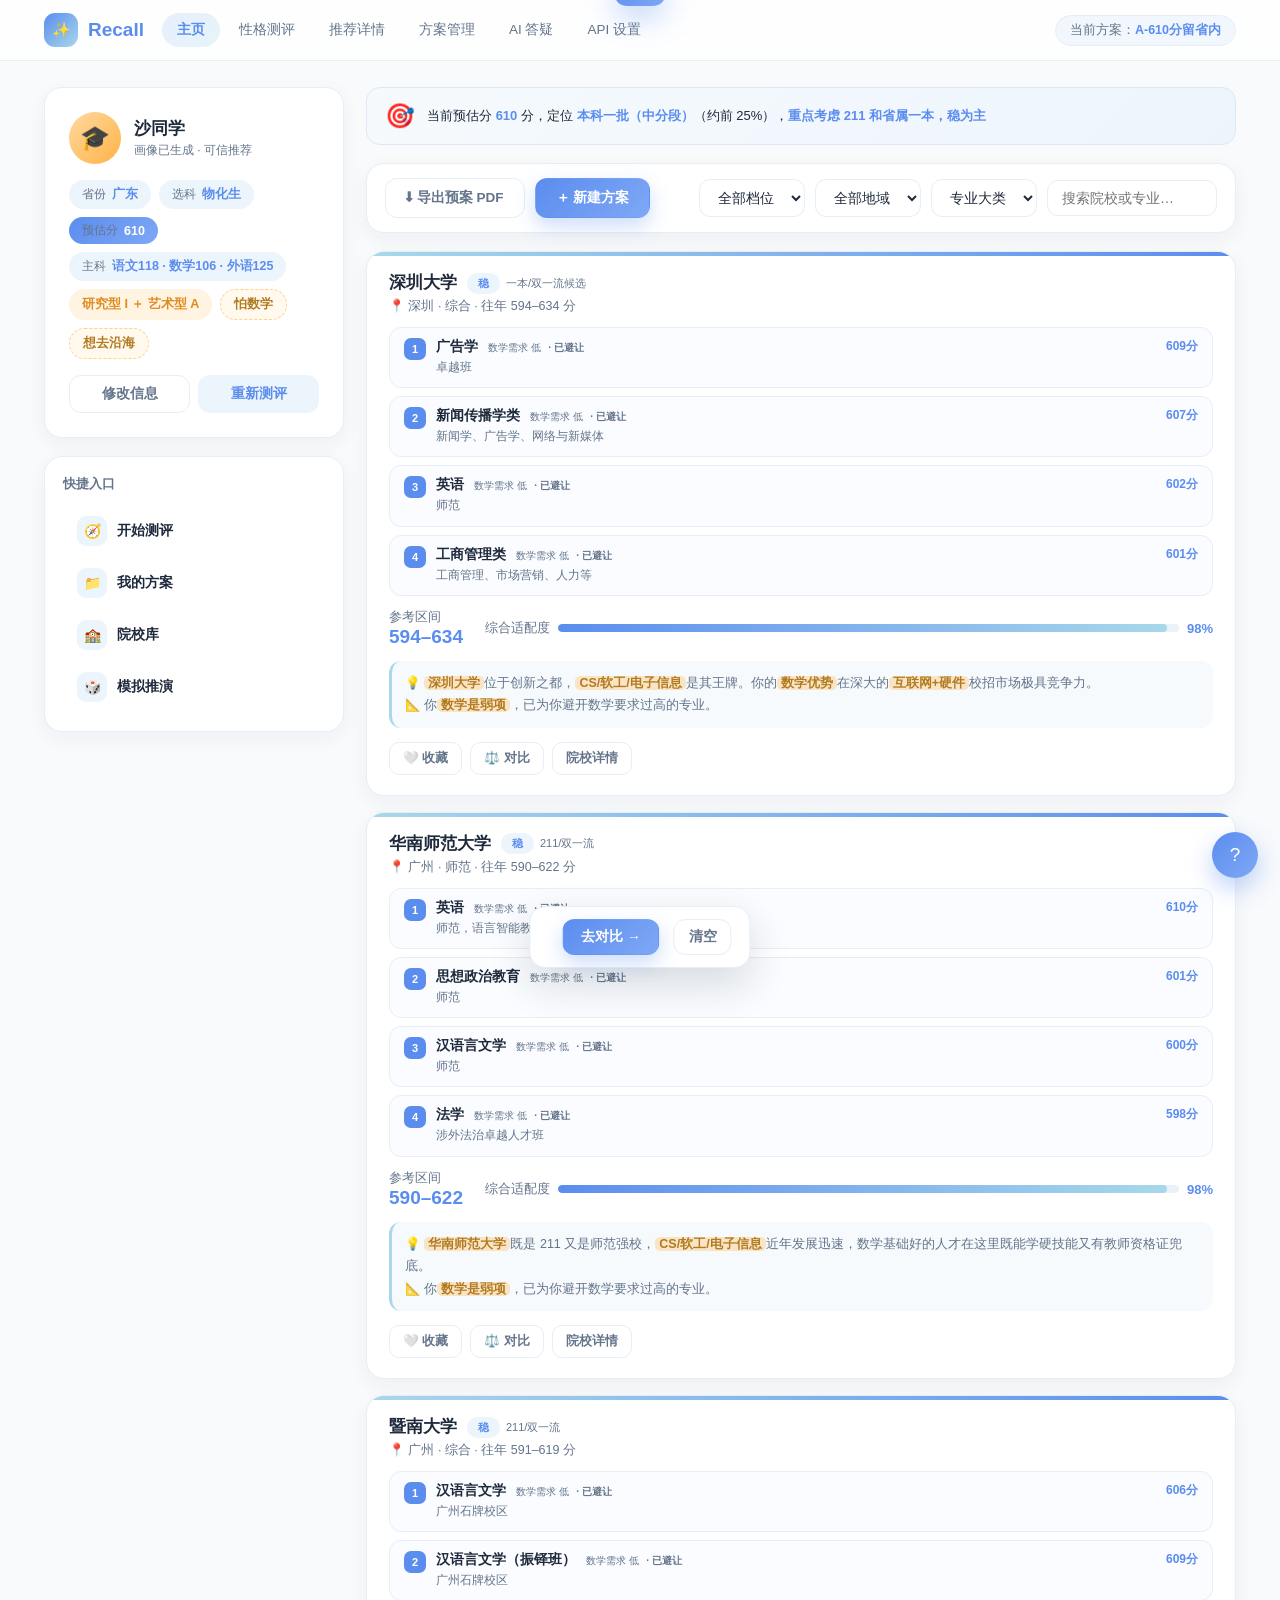
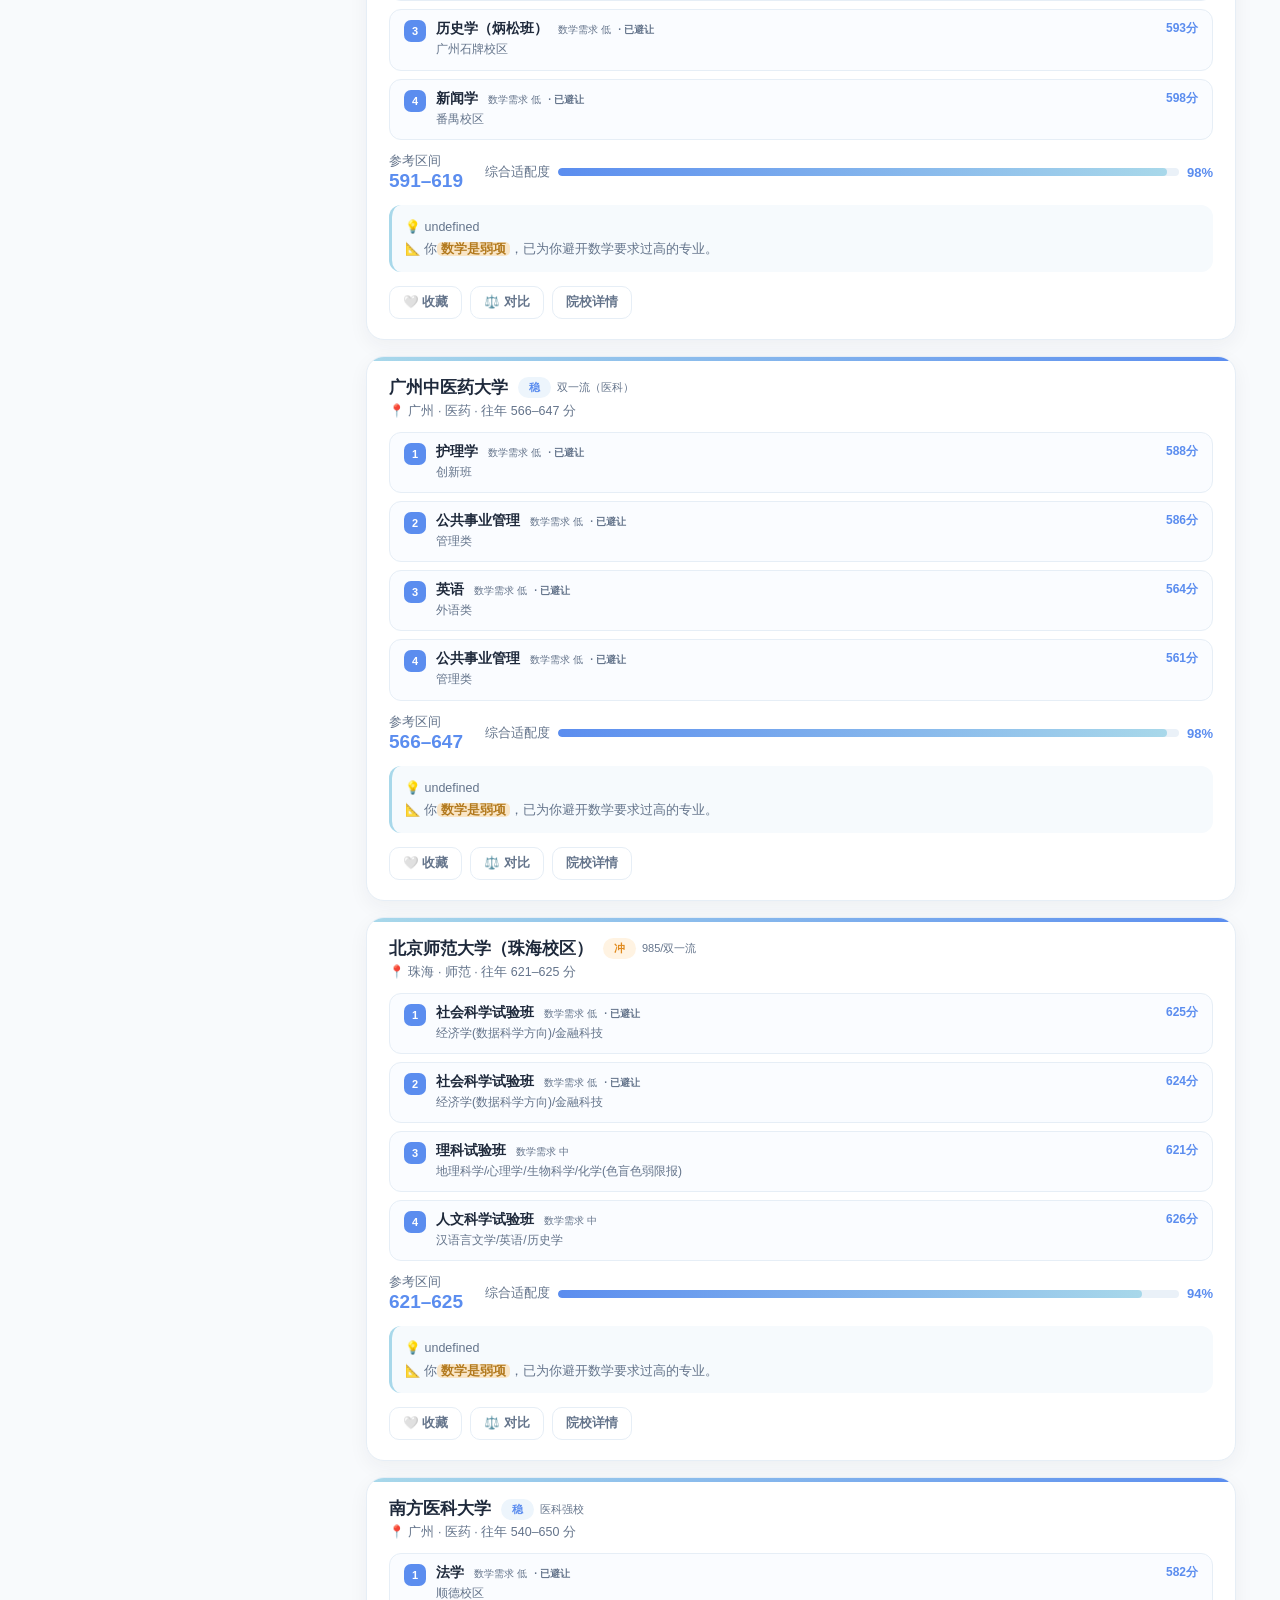
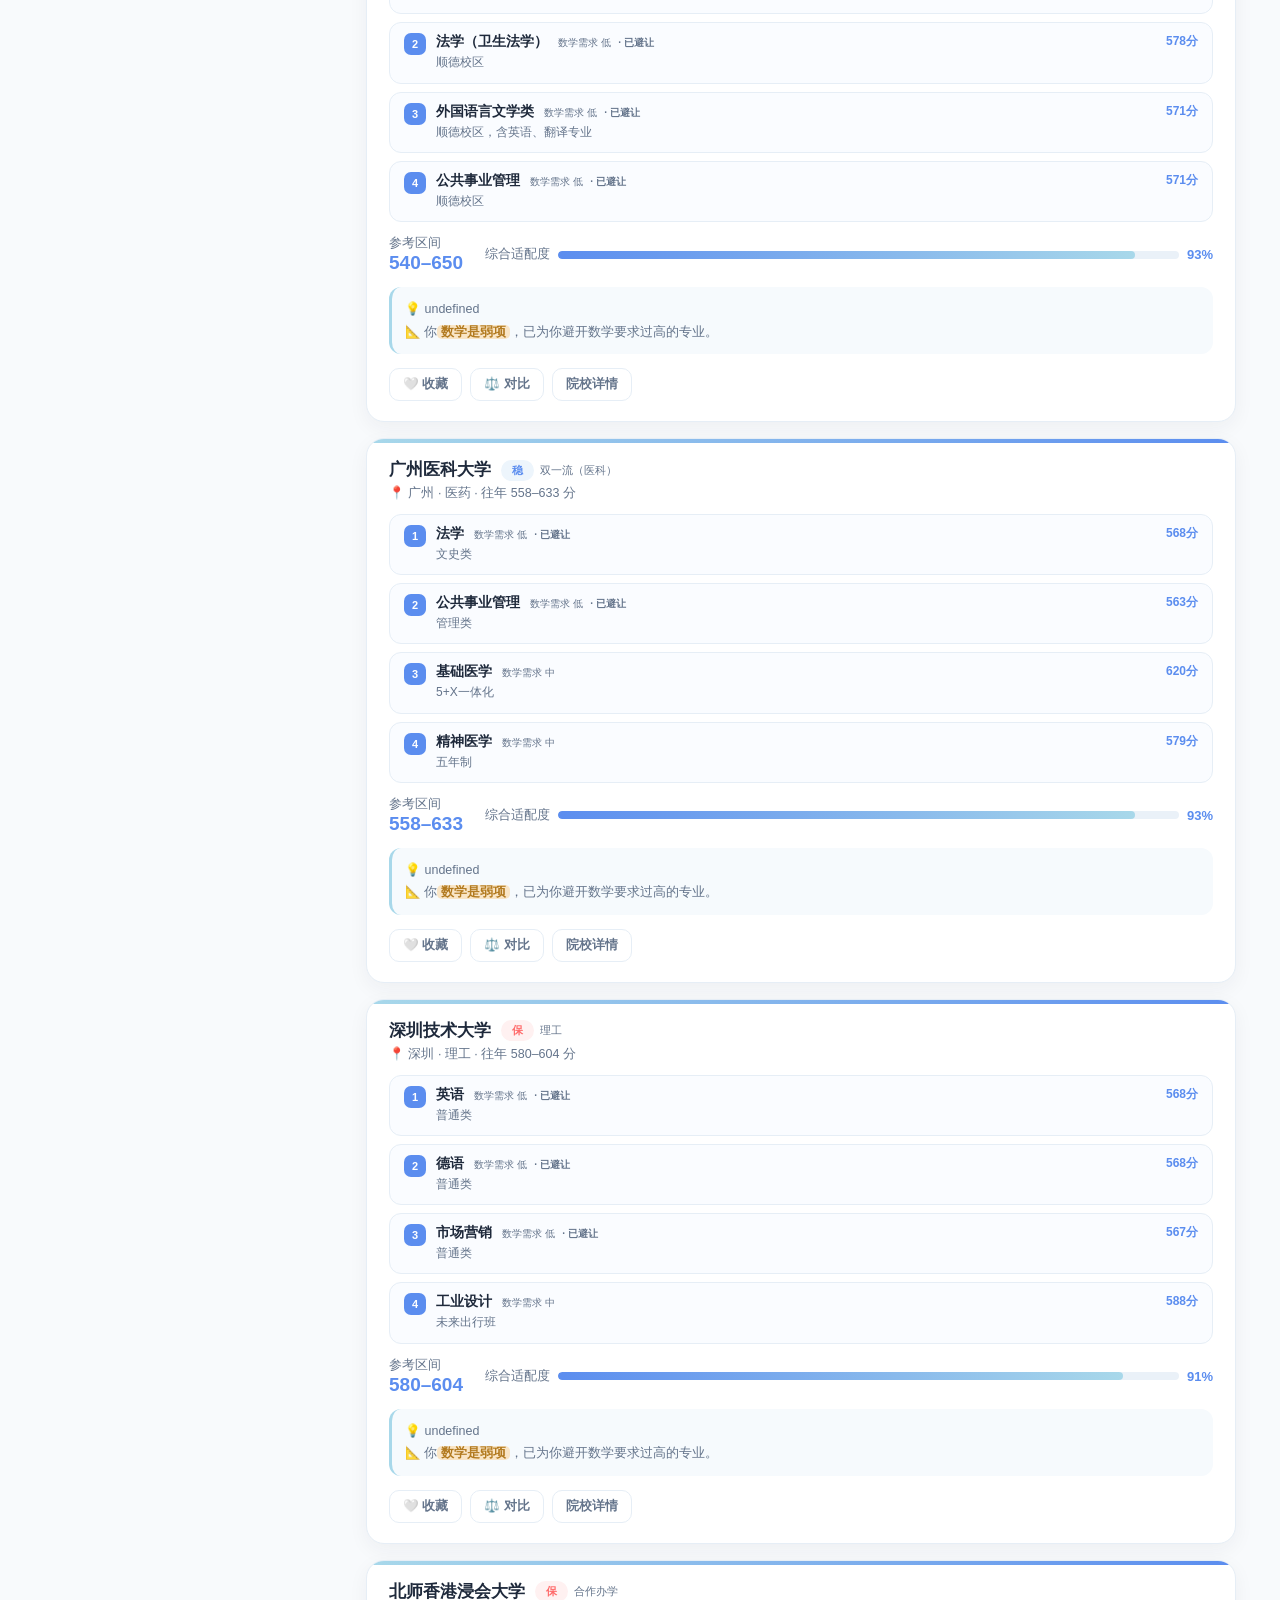
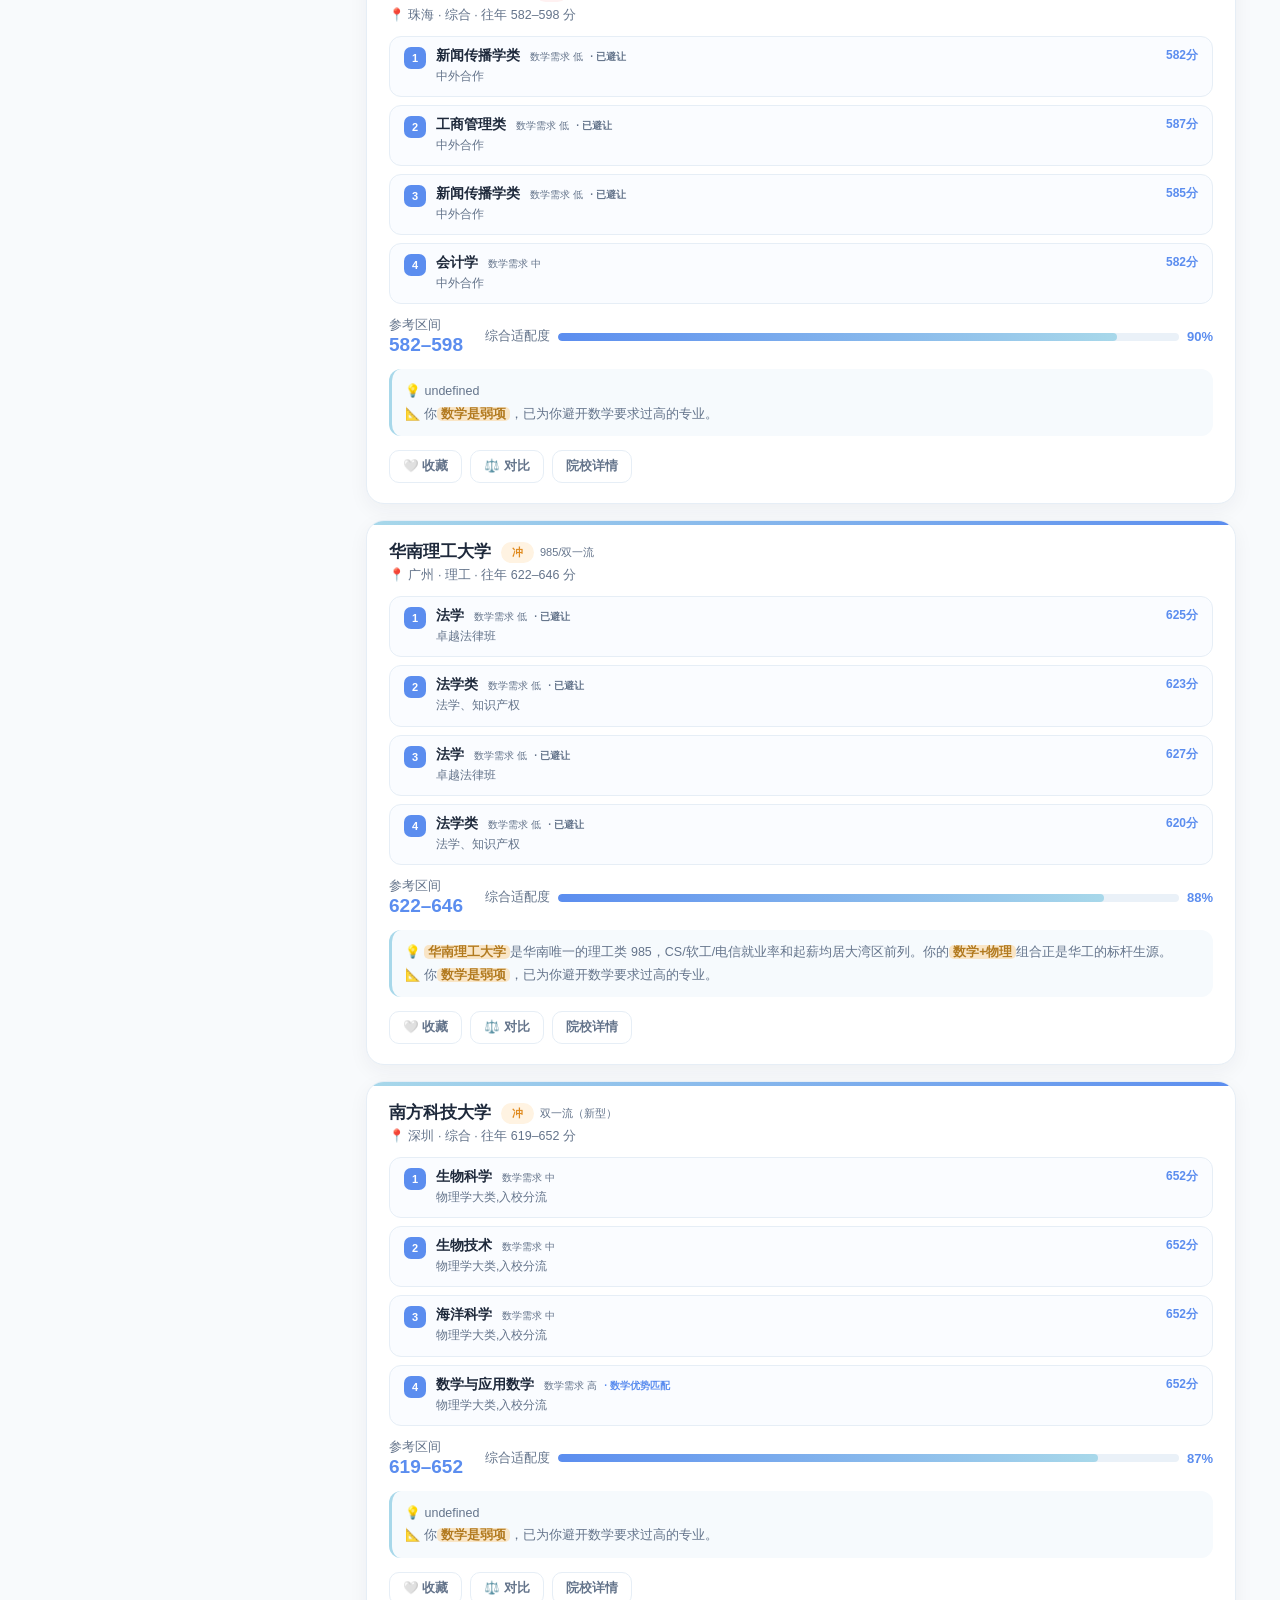
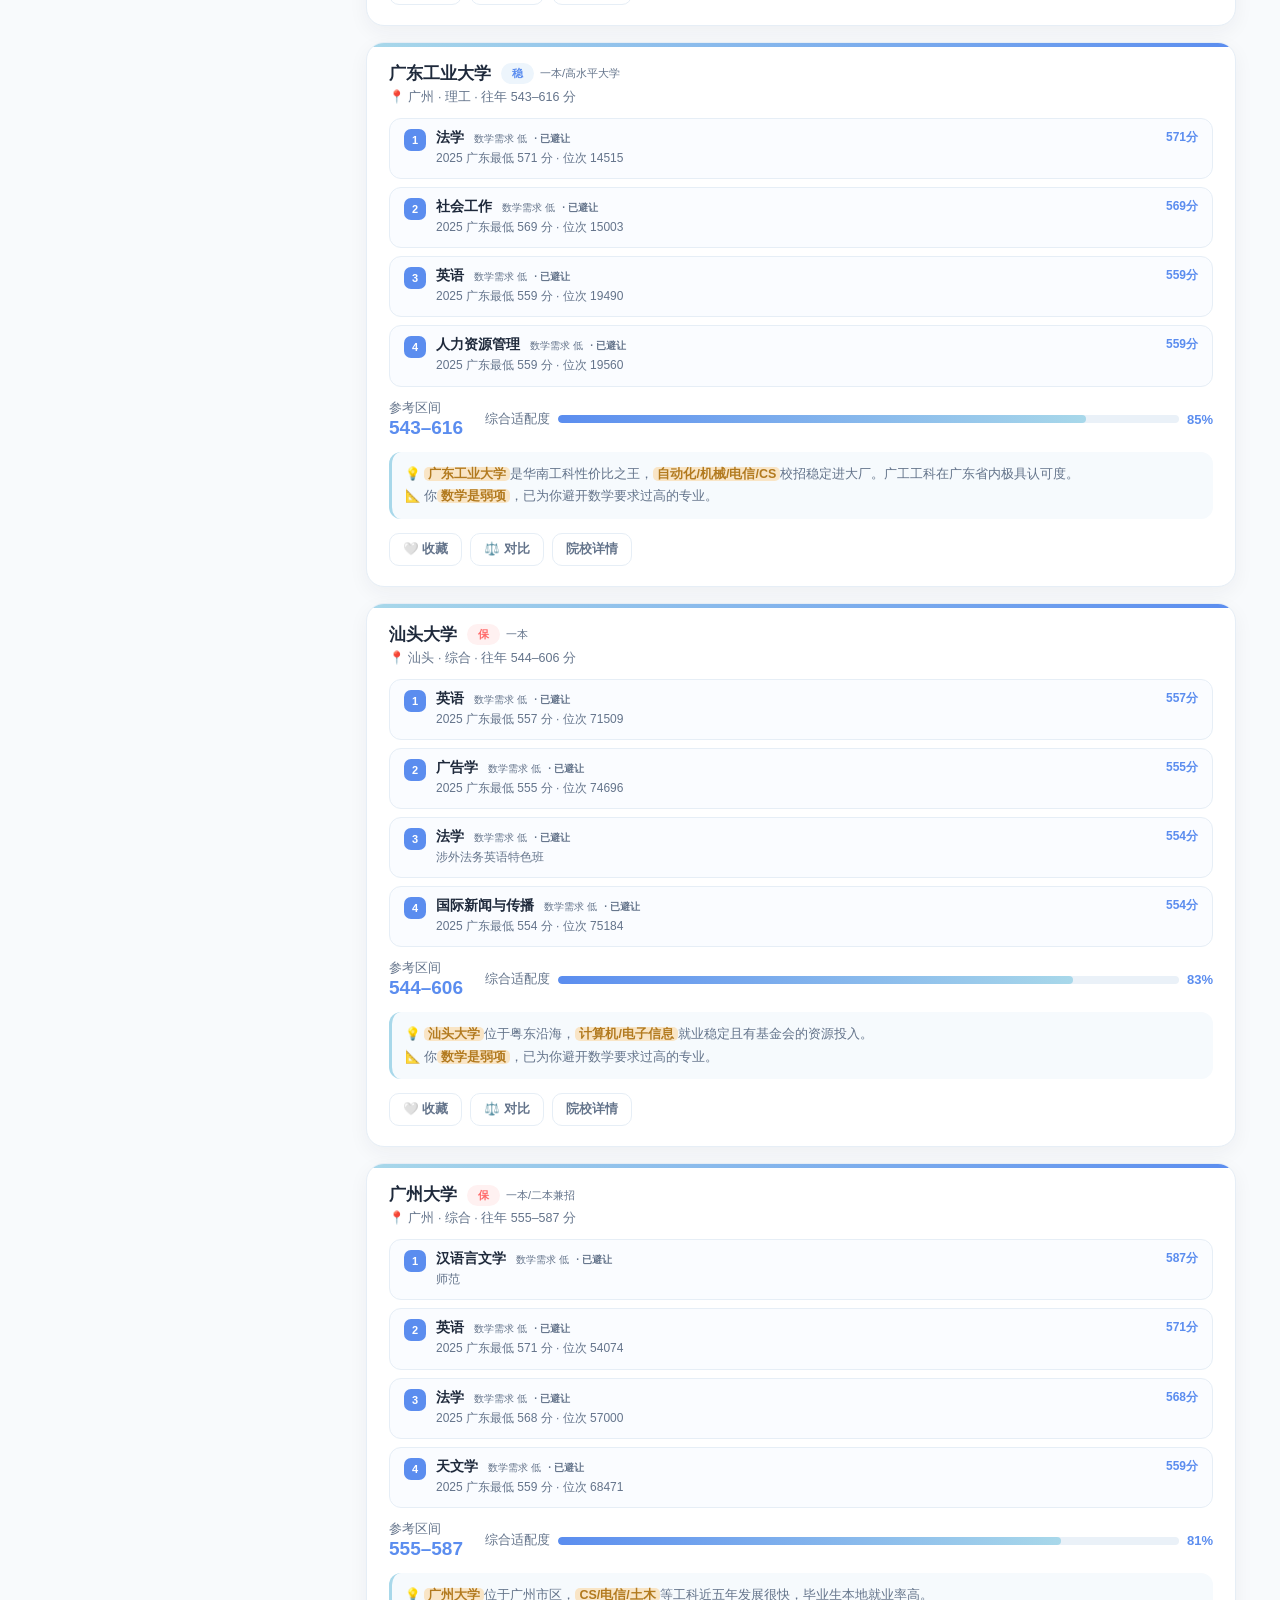
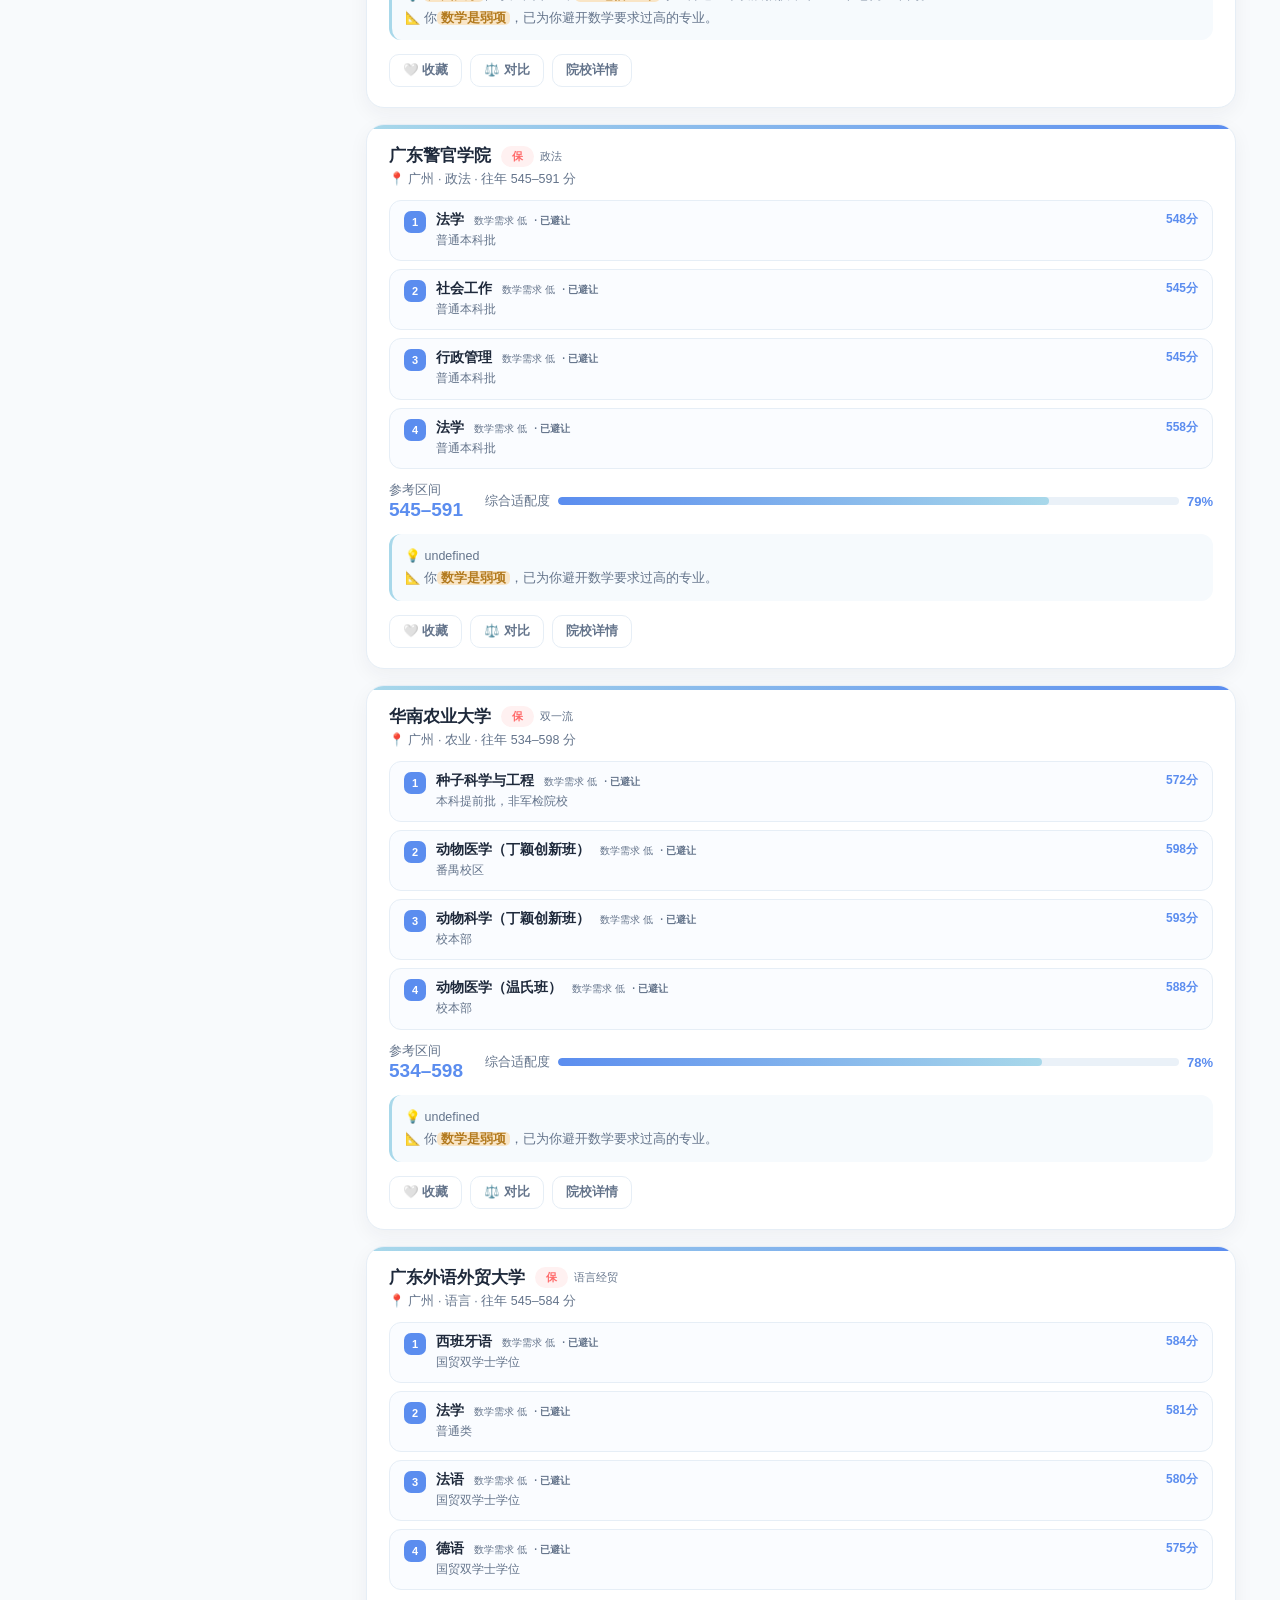
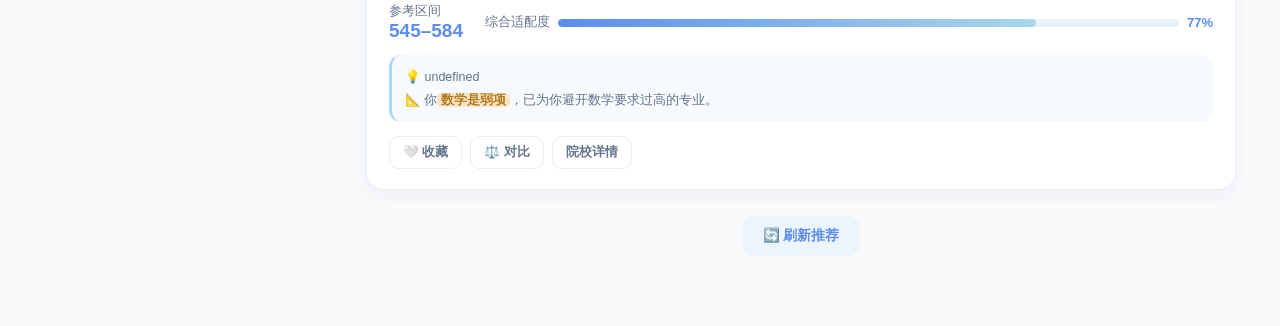
==== Recall_主页.html @ 5f00f289 "feat: Recall 志愿填报助手 MVP 交付 - 前端：主页/测评/推荐详情/方案管理/AI答疑/API设置/专业详情 7 页 + 入口页 + 马卡龙设计系统 - 后端：FastAPI 代理（" ====
<!DOCTYPE html>
<html lang="zh-CN">
<head>
<meta charset="UTF-8" />
<meta name="viewport" content="width=device-width, initial-scale=1.0" />
<title>Recall · 志愿填报主页</title>
<link rel="stylesheet" href="recall-ui.css" />
<style>
  .layout{display:grid;grid-template-columns:300px 1fr;gap:22px;align-items:start}
  /* 侧边栏 */
  .profile{padding:24px}
  .profile .p-head{display:flex;align-items:center;gap:13px;margin-bottom:16px}
  .avatar{width:52px;height:52px;border-radius:50%;background:linear-gradient(135deg,#FFD9A0,var(--accent));display:grid;place-items:center;font-size:24px}
  .p-head h2{font-size:17px}
  .p-head p{font-size:12px;color:var(--sub);margin-top:2px}
  .chips{display:flex;flex-wrap:wrap;gap:8px;margin-bottom:16px}
  .p-actions{display:flex;gap:8px}
  .p-actions .btn{flex:1;justify-content:center;padding:9px}
  .quick{margin-top:18px;padding:18px}
  .quick h4{font-size:13px;color:var(--sub);margin-bottom:12px}
  .quick a{display:flex;align-items:center;gap:10px;padding:11px 14px;border-radius:12px;font-size:13.5px;font-weight:600;color:var(--ink);transition:.15s}
  .quick a:hover{background:#F1F7FD;color:var(--main)}
  .quick a .ic{width:30px;height:30px;border-radius:9px;background:#EDF5FC;display:grid;place-items:center;font-size:14px}
  /* 主区域 */
  .actionbar{display:flex;align-items:center;justify-content:space-between;gap:14px;padding:14px 18px;margin-bottom:18px;flex-wrap:wrap}
  .ab-l,.ab-r{display:flex;gap:10px;align-items:center;flex-wrap:wrap}
  .rec-list{display:flex;flex-direction:column;gap:16px}
  .rec-card{padding:20px 22px;transition:.2s;position:relative;overflow:hidden}
  .rec-card::before{content:"";position:absolute;top:0;left:0;right:0;height:4px;background:linear-gradient(90deg,var(--sec),var(--main))}
  .rec-card:hover{transform:translateY(-3px);box-shadow:0 14px 32px rgba(91,141,239,.14)}
  .rc-top{display:flex;align-items:center;gap:10px;margin-bottom:4px}
  .rc-top h3{font-size:16.5px}
  .rc-school-info{font-size:12.5px;color:var(--sub);margin-bottom:12px}
  /* 多专业列表 */
  .major-list{display:flex;flex-direction:column;gap:8px;margin-bottom:13px}
  .major-item{
    display:flex;align-items:flex-start;gap:10px;padding:10px 14px;
    border-radius:12px;background:#FAFCFF;border:1px solid #E6EEF6;
    transition:.15s;cursor:pointer
  }
  .major-item:hover{border-color:var(--sec);background:#F4F8FD}
  .mi-rank{font-size:11px;font-weight:700;color:#fff;background:var(--main);
    width:22px;height:22px;border-radius:7px;display:grid;place-items:center;flex-shrink:0}
  .mi-body{flex:1;min-width:0}
  .mi-name{font-size:13.5px;font-weight:600;color:var(--ink)}
  .mi-desc{font-size:12px;color:var(--sub);line-height:1.6;margin-top:2px}
  .mi-score{font-size:12px;color:var(--main);font-weight:700;white-space:nowrap;flex-shrink:0}
  .rc-meta{display:flex;align-items:center;gap:22px;margin-bottom:13px;flex-wrap:wrap}
  .rc-meta .item{font-size:12.5px;color:var(--sub)}
  .rc-meta .item b{display:block;font-size:19px;color:var(--main);font-weight:700}
  .fit{display:flex;align-items:center;gap:8px;flex:1;min-width:150px}
  .fit .progress{flex:1}
  .fit b{font-size:13px;color:var(--main)}
  .rc-actions{display:flex;gap:8px;margin-top:14px}
  .icon-btn{display:inline-flex;align-items:center;gap:6px;padding:7px 13px;border-radius:10px;font-size:12.5px;font-weight:600;color:var(--sub);border:1px solid var(--line);background:#fff;transition:.15s}
  .icon-btn:hover{color:var(--main);border-color:var(--sec);background:#F6FAFD}
  .icon-btn.liked{color:var(--danger);border-color:#FFD2D2;background:#FFF6F6}
  .icon-btn.compared{color:#E08A1E;border-color:#FFDCAE;background:#FFF8EE}
  .refresh-row{text-align:center;margin:26px 0 10px}
  /* 对比栏 */
  .compare-bar{position:fixed;left:50%;bottom:22px;transform:translateX(-50%) translateY(90px);display:flex;align-items:center;gap:14px;background:#fff;border:1px solid var(--line);border-radius:16px;padding:12px 18px;box-shadow:0 16px 40px rgba(30,41,59,.16);z-index:70;transition:.3s}
  .compare-bar.show{transform:translateX(-50%) translateY(0)}
  .compare-bar .names{font-size:12.5px;color:var(--sub);max-width:340px}

  /* 分数段提示条 */
  .score-banner{
    display:flex;align-items:center;gap:12px;padding:14px 18px;
    border-radius:14px;margin-bottom:18px;font-size:13px;
    background:linear-gradient(135deg,#F6FAFD,#EDF5FC);border:1px solid #DCE8F5
  }
  .sb-icon{font-size:24px}
  .sb-text b{color:var(--main)}

  @media (max-width:900px){.layout{grid-template-columns:1fr}}

  /* ===== 院校详情 · 专业分类展示 ===== */
  .cat-summary{display:flex;flex-wrap:wrap;gap:6px;margin:10px 0 2px}
  .cat-chip{font-size:11.5px;font-weight:600;padding:4px 10px;border-radius:99px;line-height:1}
  .maj-cats{display:flex;flex-direction:column;gap:10px;margin-top:4px;max-height:none}
  .maj-cat{background:#FAFCFF;border:1px solid #E6EEF6;border-radius:12px;overflow:hidden}
  .maj-cat-h{display:flex;align-items:center;gap:8px;padding:11px 14px;cursor:pointer;user-select:none;background:#F2F7FD}
  .maj-cat-h:hover{background:#E9F1FB}
  .maj-cat-h b{font-size:13px;color:var(--ink)}
  .cat-dot{width:9px;height:9px;border-radius:50%;flex-shrink:0}
  .cat-cnt{font-size:11.5px;color:var(--sub);font-weight:600}
  .cat-arrow{margin-left:auto;color:var(--sub);font-size:13px;transition:transform .2s}
  .maj-cat.collapsed .cat-arrow{transform:rotate(-90deg)}
  .maj-cat-b{display:flex;flex-direction:column;gap:0}
  .maj-cat.collapsed .maj-cat-b{display:none}
  .maj-row{display:flex;justify-content:space-between;align-items:center;padding:10px 14px 2px;cursor:pointer}
  .maj-row:hover .maj-name{color:var(--main)}
  .maj-name{font-size:13px;font-weight:600;color:var(--ink)}
  .maj-score{font-size:12px;color:var(--main);font-weight:700;flex-shrink:0;margin-left:10px}
  .maj-desc{font-size:11.5px;color:var(--sub);line-height:1.6;padding:0 14px 10px;border-bottom:1px solid #EEF3F9}
  .maj-cat-b .maj-row:last-of-type + .maj-desc{border-bottom:none}
</style>
</head>
<body>

<header class="topbar">
  <div class="topbar-in">
    <a class="logo" href="Recall_主页.html"><span class="logo-badge">✨</span>Recall</a>
    <nav class="nav">
      <a href="Recall_主页.html" class="on">主页</a>
      <a href="Recall_测评.html">性格测评</a>
      <a href="Recall_推荐详情.html">推荐详情</a>
      <a href="Recall_方案管理.html">方案管理</a>
      <a href="Recall_AI答疑.html">AI 答疑</a>
      <a href="Recall_API设置.html">API 设置</a>
    </nav>
    <span class="plan-ind">当前方案：<b id="planIndLabel">A-610分留省内</b></span>
  </div>
</header>

<div class="page">
  <div class="layout">

    <!-- ===== 左侧：画像 + 快捷入口 ===== -->
    <aside>
      <section class="card profile">
        <div class="p-head">
          <div class="avatar">🎓</div>
          <div><h2>沙同学</h2><p>画像已生成 · 可信推荐</p></div>
        </div>
        <div class="chips" id="profileChips">
          <span class="chip"><span class="k">省份</span>广东</span>
          <span class="chip"><span class="k">选科</span>物化生</span>
          <span class="chip score"><span class="k">预估分</span>610</span>
          <span class="chip persona">研究型 I ＋ 艺术型 A</span>
          <span class="chip pref">怕数学</span>
          <span class="chip pref">想去沿海</span>
        </div>
        <div class="p-actions">
          <button class="btn btn-o" onclick="openEditModal()">修改信息</button>
          <a class="btn btn-s" href="Recall_测评.html" style="justify-content:center">重新测评</a>
        </div>
      </section>

      <section class="card quick">
        <h4>快捷入口</h4>
        <a href="Recall_测评.html"><span class="ic">🧭</span>开始测评</a>
        <a href="Recall_方案管理.html"><span class="ic">📁</span>我的方案</a>
        <a href="Recall_推荐详情.html"><span class="ic">🏫</span>院校库</a>
        <a href="Recall_方案管理.html"><span class="ic">🎲</span>模拟推演</a>
      </section>
    </aside>

    <!-- ===== 右侧：操作栏 + 推荐列表 ===== -->
    <main>
      <!-- 分数段提示 -->
      <div class="score-banner" id="scoreBanner">
        <span class="sb-icon">🎯</span>
        <span class="sb-text" id="scoreBannerText">当前预估分 <b>610</b> 分，定位 <b>本科一批</b>（约前 15%），推荐以<strong>稳保</strong>为主。</span>
      </div>

      <div class="card actionbar">
        <div class="ab-l">
          <button class="btn btn-o" id="btnExport">⬇ 导出预案 PDF</button>
          <a class="btn btn-p" href="Recall_方案管理.html">＋ 新建方案</a>
        </div>
        <div class="ab-r">
          <select class="inp" id="fTier">
            <option value="">全部档位</option><option>冲</option><option>稳</option><option>保</option>
          </select>
          <select class="inp" id="fRegion">
            <option value="">全部地域</option><option>沿海</option><option>省内</option>
          </select>
          <select class="inp" id="fMajor">
            <option value="">专业大类</option><option>工学</option><option>理学</option><option>文学</option><option>管理学</option>
          </select>
          <input class="inp" id="fSearch" placeholder="搜索院校或专业…" style="width:170px" />
        </div>
      </div>

      <div class="rec-list" id="recList"></div>

      <div class="refresh-row">
        <button class="btn btn-s" id="btnRefresh">🔄 刷新推荐</button>
      </div>
    </main>
  </div>
</div>

<!-- 对比栏 -->
<div class="compare-bar" id="compareBar">
  <span class="names" id="compareNames"></span>
  <a class="btn btn-p" href="Recall_方案管理.html" style="padding:8px 18px">去对比 →</a>
  <button class="btn btn-o" style="padding:8px 14px" onclick="clearCompare()">清空</button>
</div>

<!-- 修改信息弹窗 -->
<div class="modal-mask" id="editModal">
  <div class="modal" style="max-width:520px">
    <div style="display:flex;justify-content:space-between;align-items:center;margin-bottom:18px">
      <h3>✏️ 修改画像信息</h3>
      <button class="btn btn-o" style="padding:6px 12px" onclick="closeEditModal()">✕</button>
    </div>
    <p style="font-size:12.5px;color:var(--sub);margin-bottom:16px">修改后推荐结果将自动更新</p>

    <div style="display:flex;flex-direction:column;gap:14px">
      <div>
        <label style="font-size:12.5px;font-weight:600;color:var(--ink);display:block;margin-bottom:6px">省份</label>
        <select class="inp" id="editProvince" style="width:100%" onchange="onProvinceChange()">
          <option value="广东">广东（3+1+2）</option><option value="江苏">江苏（3+1+2）</option><option value="浙江">浙江（3+3）</option>
          <option value="山东">山东（3+3）</option><option value="河南">河南（3+1+2）</option><option value="四川">四川（3+1+2）</option>
          <option value="湖北">湖北（3+1+2）</option><option value="湖南">湖南（3+1+2）</option><option value="福建">福建（3+1+2）</option>
          <option value="河北">河北（3+1+2）</option><option value="辽宁">辽宁（3+1+2）</option><option value="重庆">重庆（3+1+2）</option>
          <option value="安徽">安徽（3+1+2）</option><option value="江西">江西（3+1+2）</option><option value="广西">广西（3+1+2）</option>
          <option value="贵州">贵州（3+1+2）</option><option value="甘肃">甘肃（3+1+2）</option><option value="黑龙江">黑龙江（3+1+2）</option>
          <option value="吉林">吉林（3+1+2）</option><option value="山西">山西（3+1+2）</option><option value="云南">云南（3+1+2）</option>
          <option value="陕西">陕西（3+1+2）</option><option value="新疆">新疆（3+1+2）</option>
        </select>
        <p id="provinceModeHint" style="font-size:11px;color:var(--main);margin-top:4px;font-weight:500">📌 当前模式：3+1+2（首选物理/历史，再选 2 门再选科目）</p>
      </div>
      <div style="display:grid;grid-template-columns:1fr 1fr;gap:14px">
        <div>
          <label style="font-size:12.5px;font-weight:600;color:var(--ink);display:block;margin-bottom:6px">首选科目</label>
          <select class="inp" id="editFirstSubj" style="width:100%" onchange="onFirstSubjChange()">
            <option value="物理">物理</option><option value="历史">历史</option>
          </select>
        </div>
        <div>
          <label style="font-size:12.5px;font-weight:600;color:var(--ink);display:block;margin-bottom:6px">再选科目（选 2 门）</label>
          <select class="inp" id="editSecondSubj" style="width:100%;font-size:12.5px" multiple size="4" title="按住 Ctrl/Cmd 可多选">
            <option value="化学" selected>化学</option>
            <option value="生物" selected>生物</option>
            <option value="地理">地理</option>
            <option value="政治">政治</option>
          </select>
          <p style="font-size:11px;color:var(--sub);margin-top:4px">已选择：<span id="subjPreview" style="color:var(--main);font-weight:600">物理 + 化学 + 生物</span></p>
        </div>
      </div>
      <div>
        <label style="font-size:12.5px;font-weight:600;color:var(--ink);display:block;margin-bottom:6px">预估分 <span style="color:var(--sub);font-weight:400">(450–750)</span></label>
        <input class="inp" id="editScore" type="number" min="450" max="750" placeholder="如 610" style="width:100%" />
      </div>
      <div id="subjScoresWrap">
        <label style="font-size:12.5px;font-weight:600;color:var(--ink);display:block;margin-bottom:6px">各科成绩 <span style="color:var(--sub);font-weight:400">(可选，用于精准匹配专业)</span></label>
        <div id="subjScores" style="display:grid;grid-template-columns:1fr 1fr 1fr;gap:10px"></div>
        <p style="font-size:11px;color:var(--sub);margin-top:4px">按你选择的选科自动显示对应科目</p>
      </div>
      <div>
        <label style="font-size:12.5px;font-weight:600;color:var(--ink);display:block;margin-bottom:6px">偏好标签（用逗号分隔）</label>
        <input class="inp" id="editPrefs" placeholder="如：怕数学,想去沿海,不想去东北" style="width:100%" />
        <p style="font-size:11px;color:var(--sub);margin-top:4px">这些偏好会写入双轨记忆，影响后续推荐</p>
      </div>
      <div>
        <label style="font-size:12.5px;font-weight:600;color:var(--ink);display:block;margin-bottom:6px">地域排除（可选）</label>
        <input class="inp" id="editExclude" placeholder="如：东北、西北" style="width:100%" />
      </div>
    </div>

    <div style="display:flex;gap:10px;margin-top:22px">
      <button class="btn btn-o" style="flex:1;justify-content:center" onclick="closeEditModal()">取消</button>
      <button class="btn btn-p" style="flex:1;justify-content:center" id="btnSaveProfile" onclick="doSaveProfile(this)">保存并刷新推荐</button>
    </div>
  </div>
</div>

<!-- 专业详情弹窗 -->
<div class="modal-mask" id="detailModal">
  <div class="modal" style="max-width:680px">
    <div style="display:flex;justify-content:space-between;align-items:center;margin-bottom:14px">
      <h3 id="mTitle">院校详情</h3>
      <button class="btn btn-o" style="padding:6px 12px" onclick="closeDetailModal()">✕</button>
    </div>
    <div id="mBody" style="font-size:13px;color:var(--sub);line-height:1.9"></div>
    <div style="display:flex;gap:10px;margin-top:20px">
      <button class="btn btn-p" style="flex:1;justify-content:center" onclick="closeDetailModal()">收藏该院校</button>
      <button class="btn btn-o" style="flex:1;justify-content:center" onclick="closeDetailModal()">加入对比</button>
    </div>
  </div>
</div>

<button class="help-float" title="使用帮助" onclick="showHelpTip(this)">?</button>

<!-- 帮助提示浮层 -->
<div id="helpTip" style="display:none;position:fixed;right:78px;bottom:28px;width:280px;background:#fff;border:1px solid var(--line);border-radius:16px;padding:18px 20px;box-shadow:0 16px 40px rgba(30,41,59,.15);z-index:65;font-size:12.5px;line-height:1.8;color:var(--sub)">
  <div style="display:flex;justify-content:space-between;align-items:center;margin-bottom:10px">
    <b style="font-size:13.5px;color:var(--ink)">📖 使用帮助</b>
    <button onclick="document.getElementById('helpTip').style.display='none'" style="font-size:16px;color:var(--sub);background:none;border:none;cursor:pointer;padding:2px 6px">✕</button>
  </div>
  <p style="margin-bottom:6px">• <b>修改信息</b>：点击左侧「修改信息」更新画像</p>
  <p style="margin-bottom:6px">• <b>筛选推荐</b>：用顶部筛选器按档位/地域/专业过滤</p>
  <p style="margin-bottom:6px">• <b>收藏/对比</b>：点击卡片底部按钮操作</p>
  <p>• <b>AI 答疑</b>：导航到「AI 答疑」页与助手对话</p>
</div>

<!-- 全局 Toast 提示 -->
<div id="toast" style="position:fixed;top:80px;left:50%;transform:translateX(-50%) translateY(-100px);
  background:linear-gradient(135deg,var(--main),#7FA8F5);color:#fff;padding:13px 26px;
  border-radius:99px;font-size:13.5px;font-weight:600;box-shadow:0 10px 30px rgba(91,141,239,.4);
  z-index:200;transition:.3s;pointer-events:none"></div>

<script>
/* ================================================================
   全局状态 —— 与方案管理页通过 localStorage 共享
   ================================================================ */
const PLAN_KEY = 'recall_current_plan';
const PROFILE_KEY = 'recall_profile';
function loadPlan(){
  try{
    const raw = localStorage.getItem(PLAN_KEY);
    if(raw) return JSON.parse(raw);
  }catch(e){}
  return {name:'A-610分留省内', score:610, region:'留省内'};
}
function loadProfile(){
  try{
    const raw = localStorage.getItem(PROFILE_KEY);
    if(raw) return JSON.parse(raw);
  }catch(e){}
  return null;
}
let curPlan = loadPlan();

let userProfile = loadProfile() || {
  province: '广东',
  subject: '物化生',
  score: curPlan.score,
  prefs: ['怕数学','想去沿海'],
  exclude: '东北',
  persona: '研究型 I ＋ 艺术型 A',
  subjects: {语文:118, 数学:106, 外语:125, 物理:82, 化学:88, 生物:91}
};
// 读取性格测评结果（测评页写入 recall_persona）
function loadPersona(){
  try{
    const raw = localStorage.getItem('recall_persona');
    if(raw) return JSON.parse(raw);
  }catch(e){}
  return null;
}
(function applyPersona(){
  const p = loadPersona();
  if(!p || !p.top) return;
  const map = {R:'现实型 R', I:'研究型 I', A:'艺术型 A', S:'社会型 S', E:'企业型 E', C:'常规型 C'};
  const t1 = map[p.top[0]] || '', t2 = map[p.top[1]] || '';
  if(t1 && t2) userProfile.persona = `${t1} ＋ ${t2}`;
})();
// 画像卡渲染（初始化 + 保存后都调用，保证刷新页面后不回退）
function renderProfileChips(){
  const s = userProfile.subjects || {};
  const subjOverview = ['语文','数学','外语']
    .map(k => s[k] ? k + s[k] : '').filter(Boolean).join(' · ');
  document.getElementById('profileChips').innerHTML =
    `<span class="chip"><span class="k">省份</span>${userProfile.province}</span>` +
    `<span class="chip"><span class="k">选科</span>${userProfile.subject}</span>` +
    `<span class="chip score"><span class="k">预估分</span>${userProfile.score}</span>` +
    (subjOverview ? `<span class="chip"><span class="k">主科</span>${subjOverview}</span>` : '') +
    `<span class="chip persona">${userProfile.persona}</span>` +
    userProfile.prefs.map(p => `<span class="chip pref">${p}</span>`).join('');
}
function savePlan(plan){
  curPlan = plan;
  try{ localStorage.setItem(PLAN_KEY, JSON.stringify(plan)); }catch(e){}
  document.getElementById('planIndLabel').textContent = plan.name;
}
function saveProfileToStorage(){
  try{ localStorage.setItem(PROFILE_KEY, JSON.stringify(userProfile)); }catch(e){}
}

/* ================================================================
   完整院校数据库（含多专业 + 简介）
   scoreRange: [最低分, 最高分] — 用户分数在此区间内才推荐
   ================================================================ */
const SCHOOL_DB = [
  {
    "school": "华南理工大学",
    "region": "广州",
    "cat": "理工",
    "level": "985/双一流",
    "tier": "冲",
    "why": "<mark>华南理工大学</mark>是华南唯一的理工类 985，CS/软工/电信就业率和起薪均居大湾区前列。你的<mark>数学+物理</mark>组合正是华工的标杆生源。",
    "scoreRange": [
      622,
      646
    ],
    "rankRange": [
      4675,
      13376
    ],
    "majors": [
      {
        "name": "工科试验班(AI先进技术拔尖班)",
        "subject": "物理",
        "score": 646,
        "rank": 4675,
        "fee": 6850,
        "desc": "计算机、信息工程、自动化拔尖班"
      },
      {
        "name": "工科试验班(卓越人才班)",
        "subject": "物理",
        "score": 643,
        "rank": 5448,
        "fee": 6850,
        "desc": "电气、能源、软件、电子等卓越班"
      },
      {
        "name": "工科试验班(院士特色班)",
        "subject": "物理",
        "score": 640,
        "rank": 6295,
        "fee": 6850,
        "desc": "机械、材料、建筑、智能建造院士班"
      },
      {
        "name": "工科试验班(理工交叉创新班)",
        "subject": "物理",
        "score": 640,
        "rank": 6295,
        "fee": 6850,
        "desc": "应用化学、应用物理、工程力学创新班"
      },
      {
        "name": "计算机类",
        "subject": "物理",
        "score": 635,
        "rank": 8015,
        "fee": 6850,
        "desc": "计算机科学与技术、网络工程、信息安全"
      },
      {
        "name": "自动化",
        "subject": "物理",
        "score": 635,
        "rank": 8015,
        "fee": 6850,
        "desc": "“自动化+工商管理”双学位班"
      },
      {
        "name": "电子科学与技术",
        "subject": "物理",
        "score": 634,
        "rank": 8360,
        "fee": 6850,
        "desc": "含卓越班"
      },
      {
        "name": "工科试验班(AI与低空技术)",
        "subject": "物理",
        "score": 634,
        "rank": 8360,
        "fee": 6850,
        "desc": "智能科学与技术、低空技术与工程"
      },
      {
        "name": "信息工程",
        "subject": "物理",
        "score": 633,
        "rank": 8730,
        "fee": 6850,
        "desc": "2025 广东最低 633 分 · 位次 8730"
      },
      {
        "name": "电气类",
        "subject": "物理",
        "score": 632,
        "rank": 9102,
        "fee": 6850,
        "desc": "电气工程及其自动化、能源与动力工程"
      },
      {
        "name": "工科试验班(智能装备与先进制造)",
        "subject": "物理",
        "score": 629,
        "rank": 10242,
        "fee": 6850,
        "desc": "机械工程、机械电子、智能车辆等"
      },
      {
        "name": "物理学类",
        "subject": "物理",
        "score": 629,
        "rank": 10242,
        "fee": 6850,
        "desc": "应用物理学、光电信息科学与工程"
      },
      {
        "name": "软件工程",
        "subject": "物理",
        "score": 627,
        "rank": 11061,
        "fee": 6850,
        "desc": "前两年6850/年后16000"
      },
      {
        "name": "工业设计",
        "subject": "物理",
        "score": 627,
        "rank": 11061,
        "fee": 6850,
        "desc": "2025 广东最低 627 分 · 位次 11061"
      },
      {
        "name": "工科试验班(先进材料)",
        "subject": "物理",
        "score": 627,
        "rank": 11061,
        "fee": 6850,
        "desc": "高分子、材料科学、功能材料等"
      },
      {
        "name": "工科试验班(生命科学与健康工程)",
        "subject": "物理",
        "score": 626,
        "rank": 11492,
        "fee": 6850,
        "desc": "食品、生物工程、生物制药等"
      },
      {
        "name": "工科试验班(智能交通与数字建造)",
        "subject": "物理",
        "score": 625,
        "rank": 11964,
        "fee": 6850,
        "desc": "智慧交通、智能建造、土木等"
      },
      {
        "name": "法学",
        "subject": "物理",
        "score": 625,
        "rank": 11964,
        "fee": 6850,
        "desc": "卓越法律班"
      },
      {
        "name": "临床医学类",
        "subject": "物理",
        "score": 625,
        "rank": 11964,
        "fee": 7660,
        "desc": "临床医学、医学影像学"
      },
      {
        "name": "经济学",
        "subject": "物理",
        "score": 625,
        "rank": 11964,
        "fee": 6060,
        "desc": "创新班"
      },
      {
        "name": "金融科技",
        "subject": "物理",
        "score": 624,
        "rank": 12432,
        "fee": 6060,
        "desc": "2025 广东最低 624 分 · 位次 12432"
      },
      {
        "name": "数学类",
        "subject": "物理",
        "score": 624,
        "rank": 12432,
        "fee": 6850,
        "desc": "数学与应用数学、信息与计算科学、统计学"
      },
      {
        "name": "建筑类",
        "subject": "物理",
        "score": 623,
        "rank": 12908,
        "fee": 6850,
        "desc": "建筑学、城乡规划、风景园林"
      },
      {
        "name": "法学类",
        "subject": "物理",
        "score": 623,
        "rank": 12908,
        "fee": 6060,
        "desc": "法学、知识产权"
      },
      {
        "name": "大数据管理与应用",
        "subject": "物理",
        "score": 622,
        "rank": 13376,
        "fee": 6060,
        "desc": "2025 广东最低 622 分 · 位次 13376"
      },
      {
        "name": "工科试验班(智慧化工与低碳工程)",
        "subject": "物理",
        "score": 622,
        "rank": 13376,
        "fee": 6850,
        "desc": "应用化学、化工、环境等"
      },
      {
        "name": "会计学",
        "subject": "物理",
        "score": 622,
        "rank": 13376,
        "fee": 6060,
        "desc": "2025 广东最低 622 分 · 位次 13376"
      },
      {
        "name": "城乡规划",
        "subject": "物理",
        "score": 622,
        "rank": 13376,
        "fee": 6850,
        "desc": "“城乡规划+大数据”双学位班"
      },
      {
        "name": "法学",
        "subject": "历史",
        "score": 627,
        "rank": 1338,
        "fee": 6060,
        "desc": "卓越法律班"
      },
      {
        "name": "经济学",
        "subject": "历史",
        "score": 626,
        "rank": 1417,
        "fee": 6060,
        "desc": "创新班"
      },
      {
        "name": "法学类",
        "subject": "历史",
        "score": 620,
        "rank": 2011,
        "fee": 6060,
        "desc": "法学、知识产权"
      },
      {
        "name": "会计学",
        "subject": "历史",
        "score": 617,
        "rank": 2366,
        "fee": 6060,
        "desc": "2025 广东最低 617 分 · 位次 2366"
      },
      {
        "name": "经济学类",
        "subject": "历史",
        "score": 616,
        "rank": 2472,
        "fee": 6060,
        "desc": "经济学、金融学"
      },
      {
        "name": "新闻传播学类",
        "subject": "历史",
        "score": 616,
        "rank": 2472,
        "fee": 6060,
        "desc": "新闻学、传播学、广告学"
      },
      {
        "name": "商务英语",
        "subject": "历史",
        "score": 616,
        "rank": 2472,
        "fee": 6060,
        "desc": "2025 广东最低 616 分 · 位次 2472"
      },
      {
        "name": "行政管理",
        "subject": "历史",
        "score": 616,
        "rank": 2472,
        "fee": 6060,
        "desc": "2025 广东最低 616 分 · 位次 2472"
      },
      {
        "name": "工商管理类",
        "subject": "历史",
        "score": 615,
        "rank": 2597,
        "fee": 6060,
        "desc": "工商管理、财务管理"
      }
    ]
  },
  {
    "school": "中山大学",
    "region": "广州",
    "cat": "综合",
    "level": "985/双一流",
    "tier": "冲",
    "why": "<mark>中山大学</mark>作为华南第一学府，<mark>数学/物理/人工智能</mark>全国顶尖。结合你的<mark>研究型+数学优势</mark>，基础理学是核心赛道。",
    "scoreRange": [
      628,
      663
    ],
    "rankRange": [
      1676,
      10670
    ],
    "majors": [
      {
        "name": "临床医学",
        "subject": "物理",
        "score": 663,
        "rank": 1676,
        "fee": 7660,
        "desc": "八年制"
      },
      {
        "name": "口腔医学",
        "subject": "物理",
        "score": 657,
        "rank": 2445,
        "fee": 7660,
        "desc": "5+3一体化"
      },
      {
        "name": "计算机类(广州)",
        "subject": "物理",
        "score": 657,
        "rank": 2452,
        "fee": 6850,
        "desc": "计算机科学与技术、信息与计算科学"
      },
      {
        "name": "网络空间安全",
        "subject": "物理",
        "score": 652,
        "rank": 3307,
        "fee": 6850,
        "desc": "含鸿网创新班"
      },
      {
        "name": "智能科学与技术",
        "subject": "物理",
        "score": 652,
        "rank": 3285,
        "fee": 6850,
        "desc": "2025 广东最低 652 分 · 位次 3285"
      },
      {
        "name": "软件工程",
        "subject": "物理",
        "score": 651,
        "rank": 3423,
        "fee": 6850,
        "desc": "2025 广东最低 651 分 · 位次 3423"
      },
      {
        "name": "人工智能",
        "subject": "物理",
        "score": 651,
        "rank": 3575,
        "fee": 6850,
        "desc": "新设热门专业，数学基础+算法训练，博士出口强"
      },
      {
        "name": "数学类(广州)",
        "subject": "物理",
        "score": 651,
        "rank": 3386,
        "fee": 6850,
        "desc": "数学与应用数学、统计学"
      },
      {
        "name": "电子信息类",
        "subject": "物理",
        "score": 650,
        "rank": 3666,
        "fee": 6850,
        "desc": "通信、微电子、光电、电子科学技术"
      },
      {
        "name": "微电子科学与工程(深圳)",
        "subject": "物理",
        "score": 649,
        "rank": 3938,
        "fee": 6850,
        "desc": "2025 广东最低 649 分 · 位次 3938"
      },
      {
        "name": "金融学",
        "subject": "物理",
        "score": 649,
        "rank": 3885,
        "fee": 6060,
        "desc": "“金融学+计算机”双学位"
      },
      {
        "name": "电子信息工程",
        "subject": "物理",
        "score": 648,
        "rank": 4073,
        "fee": 6850,
        "desc": "2025 广东最低 648 分 · 位次 4073"
      },
      {
        "name": "柔性电子学",
        "subject": "物理",
        "score": 647,
        "rank": 4264,
        "fee": 6850,
        "desc": "2025 广东最低 647 分 · 位次 4264"
      },
      {
        "name": "微电子科学与工程(珠海)",
        "subject": "物理",
        "score": 647,
        "rank": 4244,
        "fee": 6850,
        "desc": "2025 广东最低 647 分 · 位次 4244"
      },
      {
        "name": "数学与应用数学(深圳)",
        "subject": "物理",
        "score": 646,
        "rank": 4458,
        "fee": 6850,
        "desc": "2025 广东最低 646 分 · 位次 4458"
      },
      {
        "name": "物理学",
        "subject": "物理",
        "score": 645,
        "rank": 4724,
        "fee": 6850,
        "desc": "“物理学+微电子”双学位"
      },
      {
        "name": "物理学类(广州)",
        "subject": "物理",
        "score": 645,
        "rank": 4822,
        "fee": 6850,
        "desc": "物理学、光电信息科学与工程"
      },
      {
        "name": "物理学(深圳)",
        "subject": "物理",
        "score": 644,
        "rank": 5113,
        "fee": 6850,
        "desc": "2025 广东最低 644 分 · 位次 5113"
      },
      {
        "name": "生物医学工程",
        "subject": "物理",
        "score": 643,
        "rank": 5263,
        "fee": 6850,
        "desc": "含振声创新班"
      },
      {
        "name": "新能源科学与工程",
        "subject": "物理",
        "score": 642,
        "rank": 5529,
        "fee": 6850,
        "desc": "2025 广东最低 642 分 · 位次 5529"
      },
      {
        "name": "物理学类(珠海)",
        "subject": "物理",
        "score": 642,
        "rank": 5517,
        "fee": 6850,
        "desc": "物理学、天文学"
      },
      {
        "name": "数学类(珠海)",
        "subject": "物理",
        "score": 642,
        "rank": 5505,
        "fee": 6850,
        "desc": "数学与应用数学、信息与计算科学"
      },
      {
        "name": "经济学类(广州)",
        "subject": "物理",
        "score": 642,
        "rank": 5724,
        "fee": 6060,
        "desc": "经济学、金融学"
      },
      {
        "name": "机械工程",
        "subject": "物理",
        "score": 641,
        "rank": 5895,
        "fee": 6850,
        "desc": "2025 广东最低 641 分 · 位次 5895"
      },
      {
        "name": "智慧交通",
        "subject": "物理",
        "score": 641,
        "rank": 5871,
        "fee": 6850,
        "desc": "2025 广东最低 641 分 · 位次 5871"
      },
      {
        "name": "遥感科学与技术",
        "subject": "物理",
        "score": 641,
        "rank": 5901,
        "fee": 6850,
        "desc": "2025 广东最低 641 分 · 位次 5901"
      },
      {
        "name": "临床医学(广州)",
        "subject": "物理",
        "score": 640,
        "rank": 6264,
        "fee": 7660,
        "desc": "五年制"
      },
      {
        "name": "航空航天类",
        "subject": "物理",
        "score": 639,
        "rank": 6467,
        "fee": 6850,
        "desc": "航空航天工程、理论与应用力学"
      },
      {
        "name": "材料科学与工程",
        "subject": "物理",
        "score": 639,
        "rank": 6400,
        "fee": 6850,
        "desc": "2025 广东最低 639 分 · 位次 6400"
      },
      {
        "name": "土木水利与海洋工程",
        "subject": "物理",
        "score": 639,
        "rank": 6389,
        "fee": 6850,
        "desc": "“土木+经济学”双学位"
      },
      {
        "name": "核工程与核技术",
        "subject": "物理",
        "score": 639,
        "rank": 6446,
        "fee": 6850,
        "desc": "含中法合作"
      },
      {
        "name": "环境科学与工程类",
        "subject": "物理",
        "score": 639,
        "rank": 6328,
        "fee": 6850,
        "desc": "环境科学、环境工程"
      },
      {
        "name": "材料类",
        "subject": "物理",
        "score": 639,
        "rank": 6445,
        "fee": 6850,
        "desc": "材料物理、材料化学、高分子"
      },
      {
        "name": "生物科学类",
        "subject": "物理",
        "score": 638,
        "rank": 6929,
        "fee": 6850,
        "desc": "生物科学、生物技术、生态学"
      },
      {
        "name": "大气科学",
        "subject": "物理",
        "score": 638,
        "rank": 6913,
        "fee": 6850,
        "desc": "“大气科学+人工智能”双学位"
      },
      {
        "name": "工商管理",
        "subject": "物理",
        "score": 637,
        "rank": 7317,
        "fee": 6060,
        "desc": "“管理学+计算机”双学位"
      },
      {
        "name": "生物技术",
        "subject": "物理",
        "score": 635,
        "rank": 8015,
        "fee": 6850,
        "desc": "2025 广东最低 635 分 · 位次 8015"
      },
      {
        "name": "经济学(深圳)",
        "subject": "物理",
        "score": 635,
        "rank": 8015,
        "fee": 6060,
        "desc": "2025 广东最低 635 分 · 位次 8015"
      },
      {
        "name": "法学",
        "subject": "物理",
        "score": 634,
        "rank": 8360,
        "fee": 6060,
        "desc": "2025 广东最低 634 分 · 位次 8360"
      },
      {
        "name": "临床医学(深圳)",
        "subject": "物理",
        "score": 633,
        "rank": 8730,
        "fee": 7660,
        "desc": "含眼科创新班"
      },
      {
        "name": "经济学类(珠海)",
        "subject": "物理",
        "score": 632,
        "rank": 9102,
        "fee": 6060,
        "desc": "经济学、金融学"
      },
      {
        "name": "化学类",
        "subject": "物理",
        "score": 632,
        "rank": 9102,
        "fee": 6850,
        "desc": "2025 广东最低 632 分 · 位次 9102"
      },
      {
        "name": "心理学",
        "subject": "物理",
        "score": 631,
        "rank": 9474,
        "fee": 6060,
        "desc": "研究人类行为与心理机制，适合研究型性格，数学要求适中"
      },
      {
        "name": "哲学类(广州)",
        "subject": "物理",
        "score": 631,
        "rank": 9474,
        "fee": 6060,
        "desc": "哲学、逻辑学"
      },
      {
        "name": "预防医学(广州)",
        "subject": "物理",
        "score": 630,
        "rank": 9850,
        "fee": 7660,
        "desc": "五年制"
      },
      {
        "name": "生态学",
        "subject": "物理",
        "score": 630,
        "rank": 9850,
        "fee": 6850,
        "desc": "“生态学+预防医”双学位"
      },
      {
        "name": "法医学",
        "subject": "物理",
        "score": 630,
        "rank": 9850,
        "fee": 7660,
        "desc": "2025 广东最低 630 分 · 位次 9850"
      },
      {
        "name": "工商管理类(广州)",
        "subject": "物理",
        "score": 630,
        "rank": 9850,
        "fee": 6060,
        "desc": "工商管理、会计学"
      },
      {
        "name": "工商管理(深圳)",
        "subject": "物理",
        "score": 629,
        "rank": 10242,
        "fee": 6060,
        "desc": "2025 广东最低 629 分 · 位次 10242"
      },
      {
        "name": "预防医学(深圳)",
        "subject": "物理",
        "score": 629,
        "rank": 10242,
        "fee": 7660,
        "desc": "含病原微生物创新班"
      },
      {
        "name": "基础医学",
        "subject": "物理",
        "score": 628,
        "rank": 10670,
        "fee": 7660,
        "desc": "2025 广东最低 628 分 · 位次 10670"
      },
      {
        "name": "药学(广州)",
        "subject": "物理",
        "score": 628,
        "rank": 10670,
        "fee": 6850,
        "desc": "2025 广东最低 628 分 · 位次 10670"
      },
      {
        "name": "地理科学类",
        "subject": "物理",
        "score": 628,
        "rank": 10670,
        "fee": 6850,
        "desc": "2025 广东最低 628 分 · 位次 10670"
      },
      {
        "name": "经济学类(广州)",
        "subject": "历史",
        "score": 646,
        "rank": 323,
        "fee": 6060,
        "desc": "经济学、金融学"
      },
      {
        "name": "法学",
        "subject": "历史",
        "score": 645,
        "rank": 343,
        "fee": 6060,
        "desc": "“法学+英语”双学位"
      },
      {
        "name": "汉语言文学(广州)",
        "subject": "历史",
        "score": 640,
        "rank": 527,
        "fee": 6060,
        "desc": "2025 广东最低 640 分 · 位次 527"
      },
      {
        "name": "法语",
        "subject": "历史",
        "score": 639,
        "rank": 596,
        "fee": 6060,
        "desc": "“法语+法学”双学位"
      },
      {
        "name": "工商管理类(广州)",
        "subject": "历史",
        "score": 638,
        "rank": 610,
        "fee": 6060,
        "desc": "工商管理、会计学"
      },
      {
        "name": "历史学(广州)",
        "subject": "历史",
        "score": 636,
        "rank": 721,
        "fee": 6060,
        "desc": "2025 广东最低 636 分 · 位次 721"
      },
      {
        "name": "汉语言文学(珠海)",
        "subject": "历史",
        "score": 635,
        "rank": 767,
        "fee": 6060,
        "desc": "2025 广东最低 635 分 · 位次 767"
      },
      {
        "name": "哲学类(广州)",
        "subject": "历史",
        "score": 634,
        "rank": 813,
        "fee": 6060,
        "desc": "哲学、逻辑学"
      },
      {
        "name": "日语",
        "subject": "历史",
        "score": 633,
        "rank": 876,
        "fee": 6060,
        "desc": "“日语+法学”双学位"
      },
      {
        "name": "经济学(深圳)",
        "subject": "历史",
        "score": 633,
        "rank": 852,
        "fee": 6060,
        "desc": "2025 广东最低 633 分 · 位次 852"
      },
      {
        "name": "工商管理(深圳)",
        "subject": "历史",
        "score": 632,
        "rank": 914,
        "fee": 6060,
        "desc": "2025 广东最低 632 分 · 位次 914"
      },
      {
        "name": "外国语言文学类(广州)",
        "subject": "历史",
        "score": 628,
        "rank": 1255,
        "fee": 6060,
        "desc": "英语、德语、法语、日语"
      },
      {
        "name": "社会学类",
        "subject": "历史",
        "score": 628,
        "rank": 1251,
        "fee": 6060,
        "desc": "社会学、人类学、考古学"
      },
      {
        "name": "经济学类(珠海)",
        "subject": "历史",
        "score": 628,
        "rank": 1182,
        "fee": 6060,
        "desc": "经济学、金融学"
      },
      {
        "name": "历史学(珠海)",
        "subject": "历史",
        "score": 628,
        "rank": 1239,
        "fee": 6060,
        "desc": "2025 广东最低 628 分 · 位次 1239"
      },
      {
        "name": "旅游管理类",
        "subject": "历史",
        "score": 627,
        "rank": 1317,
        "fee": 6060,
        "desc": "旅游管理、会展、酒店管理"
      },
      {
        "name": "新闻传播学类",
        "subject": "历史",
        "score": 626,
        "rank": 1400,
        "fee": 6060,
        "desc": "新闻学、传播学"
      },
      {
        "name": "哲学(珠海)",
        "subject": "历史",
        "score": 626,
        "rank": 1409,
        "fee": 6060,
        "desc": "2025 广东最低 626 分 · 位次 1409"
      },
      {
        "name": "外国语言文学类(珠海)",
        "subject": "历史",
        "score": 625,
        "rank": 1425,
        "fee": 6060,
        "desc": "英语、西语、朝语、俄语等"
      },
      {
        "name": "图书情报与档案管理类",
        "subject": "历史",
        "score": 625,
        "rank": 1433,
        "fee": 6060,
        "desc": "图书馆学、档案学"
      },
      {
        "name": "公共管理类",
        "subject": "历史",
        "score": 624,
        "rank": 1551,
        "fee": 6060,
        "desc": "行政管理、政治学与行政学"
      },
      {
        "name": "国际政治",
        "subject": "历史",
        "score": 623,
        "rank": 1590,
        "fee": 6060,
        "desc": "2025 广东最低 623 分 · 位次 1590"
      }
    ]
  },
  {
    "school": "深圳大学",
    "region": "深圳",
    "cat": "综合",
    "level": "一本/双一流候选",
    "tier": "稳",
    "why": "<mark>深圳大学</mark>位于创新之都，<mark>CS/软工/电子信息</mark>是其王牌。你的<mark>数学优势</mark>在深大的<mark>互联网+硬件</mark>校招市场极具竞争力。",
    "scoreRange": [
      594,
      634
    ],
    "rankRange": [
      8073,
      31596
    ],
    "majors": [
      {
        "name": "计算机科学与技术",
        "subject": "物理",
        "score": 634,
        "rank": 8073,
        "fee": 6850,
        "desc": "腾班"
      },
      {
        "name": "人工智能",
        "subject": "物理",
        "score": 631,
        "rank": 9195,
        "fee": 6850,
        "desc": "IEEE荣誉班"
      },
      {
        "name": "电子信息工程",
        "subject": "物理",
        "score": 627,
        "rank": 10967,
        "fee": 6850,
        "desc": "文华班"
      },
      {
        "name": "计算机类",
        "subject": "物理",
        "score": 622,
        "rank": 12952,
        "fee": 6850,
        "desc": "计算机科学与技术、软件工程等"
      },
      {
        "name": "光电信息科学与工程",
        "subject": "物理",
        "score": 619,
        "rank": 14704,
        "fee": 6850,
        "desc": "卓越班"
      },
      {
        "name": "电子信息类",
        "subject": "物理",
        "score": 618,
        "rank": 15345,
        "fee": 6850,
        "desc": "电子、通信、微电子等"
      },
      {
        "name": "机械设计制造及其自动化",
        "subject": "物理",
        "score": 617,
        "rank": 15772,
        "fee": 6850,
        "desc": "创新班"
      },
      {
        "name": "生物科学",
        "subject": "物理",
        "score": 617,
        "rank": 15782,
        "fee": 6850,
        "desc": "理工创新实验班"
      },
      {
        "name": "数学与应用数学",
        "subject": "物理",
        "score": 617,
        "rank": 15750,
        "fee": 6850,
        "desc": "理工创新实验班"
      },
      {
        "name": "生物医学工程",
        "subject": "物理",
        "score": 617,
        "rank": 15868,
        "fee": 6850,
        "desc": "医疗科创卓越班"
      },
      {
        "name": "化学",
        "subject": "物理",
        "score": 616,
        "rank": 16448,
        "fee": 6850,
        "desc": "理工创新实验班"
      },
      {
        "name": "物理学",
        "subject": "物理",
        "score": 616,
        "rank": 16350,
        "fee": 6850,
        "desc": "理工创新实验班"
      },
      {
        "name": "自动化类",
        "subject": "物理",
        "score": 615,
        "rank": 16710,
        "fee": 6850,
        "desc": "自动化、机器人工程"
      },
      {
        "name": "金融科技",
        "subject": "物理",
        "score": 615,
        "rank": 16789,
        "fee": 6060,
        "desc": "2025 广东最低 615 分 · 位次 16789"
      },
      {
        "name": "智能感知工程",
        "subject": "物理",
        "score": 613,
        "rank": 18181,
        "fee": 6850,
        "desc": "2025 广东最低 613 分 · 位次 18181"
      },
      {
        "name": "经济学",
        "subject": "物理",
        "score": 613,
        "rank": 17655,
        "fee": 6060,
        "desc": "卓越班"
      },
      {
        "name": "生物医学工程类",
        "subject": "物理",
        "score": 613,
        "rank": 17973,
        "fee": 6850,
        "desc": "生物医学工程及创新班"
      },
      {
        "name": "核工程与核技术",
        "subject": "物理",
        "score": 611,
        "rank": 19303,
        "fee": 6850,
        "desc": "2025 广东最低 611 分 · 位次 19303"
      },
      {
        "name": "地理空间信息工程",
        "subject": "物理",
        "score": 611,
        "rank": 19333,
        "fee": 6850,
        "desc": "智慧城市"
      },
      {
        "name": "网络与新媒体",
        "subject": "物理",
        "score": 611,
        "rank": 18975,
        "fee": 6060,
        "desc": "传腾班"
      },
      {
        "name": "信息与计算科学",
        "subject": "物理",
        "score": 610,
        "rank": 19633,
        "fee": 6850,
        "desc": "2025 广东最低 610 分 · 位次 19633"
      },
      {
        "name": "统计学",
        "subject": "物理",
        "score": 609,
        "rank": 20245,
        "fee": 6850,
        "desc": "2025 广东最低 609 分 · 位次 20245"
      },
      {
        "name": "广告学",
        "subject": "物理",
        "score": 609,
        "rank": 20396,
        "fee": 6060,
        "desc": "卓越班"
      },
      {
        "name": "材料类",
        "subject": "物理",
        "score": 608,
        "rank": 20755,
        "fee": 6850,
        "desc": "材料科学与工程、高分子等"
      },
      {
        "name": "新闻传播学类",
        "subject": "物理",
        "score": 607,
        "rank": 21671,
        "fee": 6060,
        "desc": "新闻学、广告学、网络与新媒体"
      },
      {
        "name": "信息管理与信息系统",
        "subject": "物理",
        "score": 607,
        "rank": 21892,
        "fee": 6060,
        "desc": "卓越班"
      },
      {
        "name": "金融学",
        "subject": "物理",
        "score": 606,
        "rank": 22416,
        "fee": 6060,
        "desc": "创新班"
      },
      {
        "name": "生物科学类",
        "subject": "物理",
        "score": 604,
        "rank": 23898,
        "fee": 6850,
        "desc": "生物科学、生物技术"
      },
      {
        "name": "金融学类",
        "subject": "物理",
        "score": 603,
        "rank": 24150,
        "fee": 6060,
        "desc": "经济、金融、国贸、会计等"
      },
      {
        "name": "工商管理",
        "subject": "物理",
        "score": 603,
        "rank": 24672,
        "fee": 6060,
        "desc": "全英班"
      },
      {
        "name": "环境科学与工程类",
        "subject": "物理",
        "score": 602,
        "rank": 25415,
        "fee": 6850,
        "desc": "新能源、环境工程、食品"
      },
      {
        "name": "英语",
        "subject": "物理",
        "score": 602,
        "rank": 25256,
        "fee": 6060,
        "desc": "师范"
      },
      {
        "name": "海洋科学",
        "subject": "物理",
        "score": 602,
        "rank": 25071,
        "fee": 6850,
        "desc": "2025 广东最低 602 分 · 位次 25071"
      },
      {
        "name": "工商管理类",
        "subject": "物理",
        "score": 601,
        "rank": 26135,
        "fee": 6060,
        "desc": "工商管理、市场营销、人力等"
      },
      {
        "name": "教育技术学",
        "subject": "物理",
        "score": 600,
        "rank": 26711,
        "fee": 6060,
        "desc": "智能教育"
      },
      {
        "name": "心理学",
        "subject": "物理",
        "score": 600,
        "rank": 26706,
        "fee": 6060,
        "desc": "脑与认知科学班"
      },
      {
        "name": "智慧交通",
        "subject": "物理",
        "score": 600,
        "rank": 26526,
        "fee": 6850,
        "desc": "2025 广东最低 600 分 · 位次 26526"
      },
      {
        "name": "土木工程",
        "subject": "物理",
        "score": 600,
        "rank": 26697,
        "fee": 6850,
        "desc": "数学力学创新班"
      },
      {
        "name": "智能建造",
        "subject": "物理",
        "score": 599,
        "rank": 27420,
        "fee": 6850,
        "desc": "2025 广东最低 599 分 · 位次 27420"
      },
      {
        "name": "临床医学",
        "subject": "物理",
        "score": 602,
        "rank": 25074,
        "fee": 7660,
        "desc": "卓越班"
      },
      {
        "name": "口腔医学",
        "subject": "物理",
        "score": 602,
        "rank": 25498,
        "fee": 7660,
        "desc": "2025 广东最低 602 分 · 位次 25498"
      },
      {
        "name": "药学",
        "subject": "物理",
        "score": 597,
        "rank": 29224,
        "fee": 6960,
        "desc": "2025 广东最低 597 分 · 位次 29224"
      },
      {
        "name": "预防医学",
        "subject": "物理",
        "score": 594,
        "rank": 31596,
        "fee": 6960,
        "desc": "2025 广东最低 594 分 · 位次 31596"
      },
      {
        "name": "网络与新媒体",
        "subject": "历史",
        "score": 611,
        "rank": 3159,
        "fee": 6060,
        "desc": "传腾班"
      },
      {
        "name": "汉语言文学",
        "subject": "历史",
        "score": 609,
        "rank": 3419,
        "fee": 6060,
        "desc": "卓越班"
      },
      {
        "name": "金融学",
        "subject": "历史",
        "score": 606,
        "rank": 3883,
        "fee": 6060,
        "desc": "创新班"
      },
      {
        "name": "广告学",
        "subject": "历史",
        "score": 606,
        "rank": 3926,
        "fee": 6060,
        "desc": "卓越班"
      },
      {
        "name": "法学",
        "subject": "历史",
        "score": 605,
        "rank": 4196,
        "fee": 6060,
        "desc": "2025 广东最低 605 分 · 位次 4196"
      },
      {
        "name": "经济学",
        "subject": "历史",
        "score": 604,
        "rank": 4239,
        "fee": 6060,
        "desc": "卓越班"
      },
      {
        "name": "工商管理",
        "subject": "历史",
        "score": 600,
        "rank": 5116,
        "fee": 6060,
        "desc": "全英班"
      },
      {
        "name": "行政管理",
        "subject": "历史",
        "score": 599,
        "rank": 5505,
        "fee": 6060,
        "desc": "2025 广东最低 599 分 · 位次 5505"
      },
      {
        "name": "社会学",
        "subject": "历史",
        "score": 598,
        "rank": 5522,
        "fee": 6060,
        "desc": "2025 广东最低 598 分 · 位次 5522"
      },
      {
        "name": "新闻传播学类",
        "subject": "历史",
        "score": 598,
        "rank": 5661,
        "fee": 6060,
        "desc": "新闻学、广告学、网络与新媒体"
      },
      {
        "name": "西班牙语",
        "subject": "历史",
        "score": 596,
        "rank": 6137,
        "fee": 6060,
        "desc": "国别与区域"
      },
      {
        "name": "中国语言文学类",
        "subject": "历史",
        "score": 595,
        "rank": 6475,
        "fee": 6060,
        "desc": "哲学、汉语言文学、历史学"
      },
      {
        "name": "金融学类",
        "subject": "历史",
        "score": 595,
        "rank": 6266,
        "fee": 6060,
        "desc": "经济、金融、国贸、会计等"
      },
      {
        "name": "英语",
        "subject": "历史",
        "score": 594,
        "rank": 6700,
        "fee": 6060,
        "desc": "师范"
      },
      {
        "name": "法语",
        "subject": "历史",
        "score": 594,
        "rank": 6717,
        "fee": 6060,
        "desc": "法英国别与区域"
      },
      {
        "name": "建筑学",
        "subject": "历史",
        "score": 594,
        "rank": 6551,
        "fee": 6850,
        "desc": "卓越班"
      },
      {
        "name": "日语",
        "subject": "历史",
        "score": 593,
        "rank": 6991,
        "fee": 6060,
        "desc": "国别与区域"
      },
      {
        "name": "德语",
        "subject": "历史",
        "score": 593,
        "rank": 6858,
        "fee": 6060,
        "desc": "德英国别与区域"
      },
      {
        "name": "建筑类",
        "subject": "历史",
        "score": 592,
        "rank": 7271,
        "fee": 6850,
        "desc": "建筑学、城乡规划"
      },
      {
        "name": "工商管理类",
        "subject": "历史",
        "score": 592,
        "rank": 7171,
        "fee": 6060,
        "desc": "工商管理、市场营销、人力等"
      }
    ]
  },
  {
    "school": "华南师范大学",
    "region": "广州",
    "cat": "师范",
    "level": "211/双一流",
    "tier": "稳",
    "why": "<mark>华南师范大学</mark>既是 211 又是师范强校，<mark>CS/软工/电子信息</mark>近年发展迅速，数学基础好的人才在这里既能学硬技能又有教师资格证兜底。",
    "scoreRange": [
      590,
      622
    ],
    "rankRange": [
      13167,
      34500
    ],
    "majors": [
      {
        "name": "数学与应用数学",
        "subject": "物理",
        "score": 622,
        "rank": 13167,
        "fee": 6060,
        "desc": "师范，长基创新班"
      },
      {
        "name": "物理学",
        "subject": "物理",
        "score": 621,
        "rank": 13782,
        "fee": 6060,
        "desc": "基础学科拔尖基地班"
      },
      {
        "name": "计算机科学与技术",
        "subject": "物理",
        "score": 615,
        "rank": 16773,
        "fee": 6850,
        "desc": "长基创新班"
      },
      {
        "name": "电子信息工程",
        "subject": "物理",
        "score": 612,
        "rank": 18213,
        "fee": 6850,
        "desc": "新工科领航班"
      },
      {
        "name": "心理学",
        "subject": "物理",
        "score": 612,
        "rank": 18497,
        "fee": 6060,
        "desc": "拔尖基地班"
      },
      {
        "name": "软件工程",
        "subject": "物理",
        "score": 611,
        "rank": 18930,
        "fee": 6850,
        "desc": "智能技术创新班"
      },
      {
        "name": "英语",
        "subject": "物理",
        "score": 610,
        "rank": 19847,
        "fee": 6060,
        "desc": "师范，语言智能教育创新班"
      },
      {
        "name": "网络工程",
        "subject": "物理",
        "score": 608,
        "rank": 21246,
        "fee": 6850,
        "desc": "2025 广东最低 608 分 · 位次 21246"
      },
      {
        "name": "生物科学",
        "subject": "物理",
        "score": 607,
        "rank": 21426,
        "fee": 6060,
        "desc": "师范，长基创新班"
      },
      {
        "name": "光电信息科学与工程",
        "subject": "物理",
        "score": 605,
        "rank": 23338,
        "fee": 6850,
        "desc": "2025 广东最低 605 分 · 位次 23338"
      },
      {
        "name": "地理科学",
        "subject": "物理",
        "score": 604,
        "rank": 23673,
        "fee": 6060,
        "desc": "师范，曾昭璇班"
      },
      {
        "name": "人工智能",
        "subject": "物理",
        "score": 603,
        "rank": 24701,
        "fee": 6850,
        "desc": "2025 广东最低 603 分 · 位次 24701"
      },
      {
        "name": "信息与计算科学",
        "subject": "物理",
        "score": 602,
        "rank": 25025,
        "fee": 6850,
        "desc": "2025 广东最低 602 分 · 位次 25025"
      },
      {
        "name": "电子信息科学与技术",
        "subject": "物理",
        "score": 601,
        "rank": 26025,
        "fee": 6850,
        "desc": "2025 广东最低 601 分 · 位次 26025"
      },
      {
        "name": "思想政治教育",
        "subject": "物理",
        "score": 601,
        "rank": 25642,
        "fee": 6060,
        "desc": "师范"
      },
      {
        "name": "化学",
        "subject": "物理",
        "score": 601,
        "rank": 26143,
        "fee": 6060,
        "desc": "师范"
      },
      {
        "name": "集成电路设计与集成系统",
        "subject": "物理",
        "score": 600,
        "rank": 26280,
        "fee": 6850,
        "desc": "2025 广东最低 600 分 · 位次 26280"
      },
      {
        "name": "应用统计学",
        "subject": "物理",
        "score": 600,
        "rank": 26231,
        "fee": 6850,
        "desc": "2025 广东最低 600 分 · 位次 26231"
      },
      {
        "name": "汉语言文学",
        "subject": "物理",
        "score": 600,
        "rank": 26322,
        "fee": 6060,
        "desc": "师范"
      },
      {
        "name": "材料化学",
        "subject": "物理",
        "score": 598,
        "rank": 27928,
        "fee": 6850,
        "desc": "2025 广东最低 598 分 · 位次 27928"
      },
      {
        "name": "新能源材料与器件",
        "subject": "物理",
        "score": 598,
        "rank": 28284,
        "fee": 6850,
        "desc": "2025 广东最低 598 分 · 位次 28284"
      },
      {
        "name": "法学",
        "subject": "物理",
        "score": 598,
        "rank": 28129,
        "fee": 6060,
        "desc": "涉外法治卓越人才班"
      },
      {
        "name": "生物工程",
        "subject": "物理",
        "score": 597,
        "rank": 28956,
        "fee": 6850,
        "desc": "2025 广东最低 597 分 · 位次 28956"
      },
      {
        "name": "经济学",
        "subject": "物理",
        "score": 597,
        "rank": 29320,
        "fee": 6060,
        "desc": "长基创新班"
      },
      {
        "name": "教育学",
        "subject": "物理",
        "score": 595,
        "rank": 30144,
        "fee": 6060,
        "desc": "师范"
      },
      {
        "name": "地理信息科学",
        "subject": "物理",
        "score": 594,
        "rank": 31256,
        "fee": 6850,
        "desc": "2025 广东最低 594 分 · 位次 31256"
      },
      {
        "name": "生物技术",
        "subject": "物理",
        "score": 593,
        "rank": 31864,
        "fee": 6850,
        "desc": "2025 广东最低 593 分 · 位次 31864"
      },
      {
        "name": "会计学",
        "subject": "物理",
        "score": 592,
        "rank": 33356,
        "fee": 6060,
        "desc": "2025 广东最低 592 分 · 位次 33356"
      },
      {
        "name": "科学教育",
        "subject": "物理",
        "score": 592,
        "rank": 33392,
        "fee": 6060,
        "desc": "师范"
      },
      {
        "name": "马克思主义理论",
        "subject": "物理",
        "score": 591,
        "rank": 33974,
        "fee": 6060,
        "desc": "2025 广东最低 591 分 · 位次 33974"
      },
      {
        "name": "应用心理学",
        "subject": "物理",
        "score": 591,
        "rank": 33817,
        "fee": 6060,
        "desc": "2025 广东最低 591 分 · 位次 33817"
      },
      {
        "name": "教育技术学",
        "subject": "物理",
        "score": 591,
        "rank": 34256,
        "fee": 6060,
        "desc": "师范"
      },
      {
        "name": "特殊教育",
        "subject": "物理",
        "score": 591,
        "rank": 34015,
        "fee": 6060,
        "desc": "师范"
      },
      {
        "name": "环境科学",
        "subject": "物理",
        "score": 590,
        "rank": 34360,
        "fee": 6850,
        "desc": "2025 广东最低 590 分 · 位次 34360"
      },
      {
        "name": "环境工程",
        "subject": "物理",
        "score": 590,
        "rank": 34352,
        "fee": 6850,
        "desc": "2025 广东最低 590 分 · 位次 34352"
      },
      {
        "name": "人文地理与城乡规划",
        "subject": "物理",
        "score": 590,
        "rank": 34500,
        "fee": 6850,
        "desc": "2025 广东最低 590 分 · 位次 34500"
      },
      {
        "name": "汉语言文学",
        "subject": "历史",
        "score": 617,
        "rank": 2340,
        "fee": 6060,
        "desc": "师范，文史哲融通国学班"
      },
      {
        "name": "英语",
        "subject": "历史",
        "score": 613,
        "rank": 2861,
        "fee": 6060,
        "desc": "师范，语言智能教育创新班"
      },
      {
        "name": "历史学",
        "subject": "历史",
        "score": 612,
        "rank": 2898,
        "fee": 6060,
        "desc": "师范，长基创新班"
      },
      {
        "name": "地理科学",
        "subject": "历史",
        "score": 605,
        "rank": 4122,
        "fee": 6060,
        "desc": "师范，曾昭璇班"
      },
      {
        "name": "思想政治教育",
        "subject": "历史",
        "score": 604,
        "rank": 4325,
        "fee": 6060,
        "desc": "师范"
      },
      {
        "name": "法学",
        "subject": "历史",
        "score": 604,
        "rank": 4294,
        "fee": 6060,
        "desc": "涉外法治卓越人才班"
      },
      {
        "name": "经济学",
        "subject": "历史",
        "score": 603,
        "rank": 4477,
        "fee": 6060,
        "desc": "长基创新班"
      },
      {
        "name": "地理信息科学",
        "subject": "历史",
        "score": 602,
        "rank": 4792,
        "fee": 6850,
        "desc": "2025 广东最低 602 分 · 位次 4792"
      },
      {
        "name": "会计学",
        "subject": "历史",
        "score": 601,
        "rank": 4946,
        "fee": 6060,
        "desc": "2025 广东最低 601 分 · 位次 4946"
      },
      {
        "name": "特殊教育",
        "subject": "历史",
        "score": 600,
        "rank": 5163,
        "fee": 6060,
        "desc": "师范"
      },
      {
        "name": "马克思主义理论",
        "subject": "历史",
        "score": 599,
        "rank": 5517,
        "fee": 6060,
        "desc": "2025 广东最低 599 分 · 位次 5517"
      },
      {
        "name": "人文地理与城乡规划",
        "subject": "历史",
        "score": 599,
        "rank": 5426,
        "fee": 6850,
        "desc": "2025 广东最低 599 分 · 位次 5426"
      },
      {
        "name": "教育学",
        "subject": "历史",
        "score": 598,
        "rank": 5680,
        "fee": 6060,
        "desc": "师范"
      },
      {
        "name": "传播学",
        "subject": "历史",
        "score": 598,
        "rank": 5572,
        "fee": 6060,
        "desc": "智能传播实验班"
      },
      {
        "name": "政治学与行政学",
        "subject": "历史",
        "score": 597,
        "rank": 5820,
        "fee": 6060,
        "desc": "2025 广东最低 597 分 · 位次 5820"
      },
      {
        "name": "财务管理",
        "subject": "历史",
        "score": 597,
        "rank": 5801,
        "fee": 6060,
        "desc": "2025 广东最低 597 分 · 位次 5801"
      },
      {
        "name": "金融学",
        "subject": "历史",
        "score": 597,
        "rank": 5915,
        "fee": 6060,
        "desc": "2025 广东最低 597 分 · 位次 5915"
      },
      {
        "name": "新闻学",
        "subject": "历史",
        "score": 596,
        "rank": 6024,
        "fee": 6060,
        "desc": "2025 广东最低 596 分 · 位次 6024"
      },
      {
        "name": "行政管理",
        "subject": "历史",
        "score": 595,
        "rank": 6248,
        "fee": 6060,
        "desc": "2025 广东最低 595 分 · 位次 6248"
      },
      {
        "name": "人力资源管理",
        "subject": "历史",
        "score": 595,
        "rank": 6370,
        "fee": 6060,
        "desc": "2025 广东最低 595 分 · 位次 6370"
      },
      {
        "name": "社会工作",
        "subject": "历史",
        "score": 593,
        "rank": 6826,
        "fee": 6060,
        "desc": "2025 广东最低 593 分 · 位次 6826"
      },
      {
        "name": "哲学",
        "subject": "历史",
        "score": 593,
        "rank": 6850,
        "fee": 6060,
        "desc": "2025 广东最低 593 分 · 位次 6850"
      },
      {
        "name": "日语",
        "subject": "历史",
        "score": 593,
        "rank": 6859,
        "fee": 6060,
        "desc": "2025 广东最低 593 分 · 位次 6859"
      },
      {
        "name": "俄语",
        "subject": "历史",
        "score": 593,
        "rank": 6889,
        "fee": 6060,
        "desc": "2025 广东最低 593 分 · 位次 6889"
      },
      {
        "name": "物流管理",
        "subject": "历史",
        "score": 593,
        "rank": 6836,
        "fee": 6060,
        "desc": "2025 广东最低 593 分 · 位次 6836"
      },
      {
        "name": "旅游管理",
        "subject": "历史",
        "score": 593,
        "rank": 6860,
        "fee": 6060,
        "desc": "2025 广东最低 593 分 · 位次 6860"
      },
      {
        "name": "公共事业管理",
        "subject": "历史",
        "score": 593,
        "rank": 6868,
        "fee": 6060,
        "desc": "2025 广东最低 593 分 · 位次 6868"
      },
      {
        "name": "小学教育",
        "subject": "历史",
        "score": 581,
        "rank": 10527,
        "fee": 6060,
        "desc": "师范，汕尾校区"
      },
      {
        "name": "学前教育",
        "subject": "历史",
        "score": 577,
        "rank": 12194,
        "fee": 6060,
        "desc": "师范，汕尾校区"
      }
    ]
  },
  {
    "school": "广东工业大学",
    "region": "广州",
    "cat": "理工",
    "level": "一本/高水平大学",
    "tier": "稳",
    "why": "<mark>广东工业大学</mark>是华南工科性价比之王，<mark>自动化/机械/电信/CS</mark>校招稳定进大厂。广工工科在广东省内极具认可度。",
    "scoreRange": [
      543,
      616
    ],
    "rankRange": [
      16318,
      91306
    ],
    "majors": [
      {
        "name": "自动化",
        "subject": "物理",
        "score": 616,
        "rank": 16318,
        "fee": 6850,
        "desc": "创新班"
      },
      {
        "name": "电子信息工程",
        "subject": "物理",
        "score": 608,
        "rank": 21315,
        "fee": 6850,
        "desc": "腾创班"
      },
      {
        "name": "自动化类",
        "subject": "物理",
        "score": 606,
        "rank": 22582,
        "fee": 6850,
        "desc": "自动化、机器人工程"
      },
      {
        "name": "集成电路设计与集成系统",
        "subject": "物理",
        "score": 605,
        "rank": 23195,
        "fee": 6850,
        "desc": "创新班"
      },
      {
        "name": "人工智能",
        "subject": "物理",
        "score": 605,
        "rank": 23135,
        "fee": 6850,
        "desc": "创新班"
      },
      {
        "name": "电气工程及其自动化",
        "subject": "物理",
        "score": 604,
        "rank": 23808,
        "fee": 6850,
        "desc": "2025 广东最低 604 分 · 位次 23808"
      },
      {
        "name": "通信工程",
        "subject": "物理",
        "score": 602,
        "rank": 25330,
        "fee": 6850,
        "desc": "智能光电创新班"
      },
      {
        "name": "机械电子工程",
        "subject": "物理",
        "score": 602,
        "rank": 24777,
        "fee": 6850,
        "desc": "创新班"
      },
      {
        "name": "微电子科学与工程",
        "subject": "物理",
        "score": 600,
        "rank": 26982,
        "fee": 6850,
        "desc": "2025 广东最低 600 分 · 位次 26982"
      },
      {
        "name": "电子科学与技术",
        "subject": "物理",
        "score": 597,
        "rank": 29302,
        "fee": 6850,
        "desc": "创新班"
      },
      {
        "name": "计算机类",
        "subject": "物理",
        "score": 596,
        "rank": 29496,
        "fee": 6850,
        "desc": "计算机科学与技术、软件工程、网络空间安全"
      },
      {
        "name": "电子信息类",
        "subject": "物理",
        "score": 594,
        "rank": 30945,
        "fee": 6850,
        "desc": "电子信息工程、通信工程、信息工程"
      },
      {
        "name": "机械设计制造及其自动化",
        "subject": "物理",
        "score": 592,
        "rank": 33462,
        "fee": 6850,
        "desc": "2025 广东最低 592 分 · 位次 33462"
      },
      {
        "name": "数据科学与大数据技术",
        "subject": "物理",
        "score": 592,
        "rank": 32740,
        "fee": 6850,
        "desc": "2025 广东最低 592 分 · 位次 32740"
      },
      {
        "name": "物联网工程",
        "subject": "物理",
        "score": 592,
        "rank": 33072,
        "fee": 6850,
        "desc": "2025 广东最低 592 分 · 位次 33072"
      },
      {
        "name": "量子信息科学",
        "subject": "物理",
        "score": 591,
        "rank": 33968,
        "fee": 6850,
        "desc": "2025 广东最低 591 分 · 位次 33968"
      },
      {
        "name": "智能制造工程",
        "subject": "物理",
        "score": 591,
        "rank": 33683,
        "fee": 6850,
        "desc": "2025 广东最低 591 分 · 位次 33683"
      },
      {
        "name": "工业工程",
        "subject": "物理",
        "score": 590,
        "rank": 34777,
        "fee": 6850,
        "desc": "2025 广东最低 590 分 · 位次 34777"
      },
      {
        "name": "智能感知工程",
        "subject": "物理",
        "score": 590,
        "rank": 34525,
        "fee": 6850,
        "desc": "2025 广东最低 590 分 · 位次 34525"
      },
      {
        "name": "新能源汽车工程",
        "subject": "物理",
        "score": 590,
        "rank": 34409,
        "fee": 6850,
        "desc": "2025 广东最低 590 分 · 位次 34409"
      },
      {
        "name": "光电信息科学与工程",
        "subject": "物理",
        "score": 589,
        "rank": 35814,
        "fee": 6850,
        "desc": "2025 广东最低 589 分 · 位次 35814"
      },
      {
        "name": "应用物理学",
        "subject": "物理",
        "score": 588,
        "rank": 36055,
        "fee": 6850,
        "desc": "2025 广东最低 588 分 · 位次 36055"
      },
      {
        "name": "数学与应用数学",
        "subject": "物理",
        "score": 587,
        "rank": 37186,
        "fee": 6850,
        "desc": "创新班"
      },
      {
        "name": "材料类",
        "subject": "物理",
        "score": 587,
        "rank": 37344,
        "fee": 6850,
        "desc": "金属材料、高分子、新能源材料"
      },
      {
        "name": "能源动力类",
        "subject": "物理",
        "score": 585,
        "rank": 39361,
        "fee": 6850,
        "desc": "能源与动力工程、新能源科学与工程"
      },
      {
        "name": "化学工程与工艺",
        "subject": "物理",
        "score": 581,
        "rank": 43363,
        "fee": 6850,
        "desc": "创新班"
      },
      {
        "name": "数字媒体技术",
        "subject": "物理",
        "score": 580,
        "rank": 44375,
        "fee": 6850,
        "desc": "前端开发+视觉设计，互联网行业需求大"
      },
      {
        "name": "材料成型及控制工程",
        "subject": "物理",
        "score": 580,
        "rank": 44239,
        "fee": 6850,
        "desc": "含卓越工程师班"
      },
      {
        "name": "生物医学工程",
        "subject": "物理",
        "score": 578,
        "rank": 45821,
        "fee": 6850,
        "desc": "2025 广东最低 578 分 · 位次 45821"
      },
      {
        "name": "工业设计",
        "subject": "物理",
        "score": 577,
        "rank": 47617,
        "fee": 6850,
        "desc": "广工传统强项，珠三角制造业合作紧密"
      },
      {
        "name": "应用统计学",
        "subject": "物理",
        "score": 577,
        "rank": 47667,
        "fee": 6850,
        "desc": "2025 广东最低 577 分 · 位次 47667"
      },
      {
        "name": "信息与计算科学",
        "subject": "物理",
        "score": 577,
        "rank": 47462,
        "fee": 6850,
        "desc": "2025 广东最低 577 分 · 位次 47462"
      },
      {
        "name": "能源化学工程",
        "subject": "物理",
        "score": 577,
        "rank": 47866,
        "fee": 6850,
        "desc": "2025 广东最低 577 分 · 位次 47866"
      },
      {
        "name": "生物工程",
        "subject": "物理",
        "score": 574,
        "rank": 50590,
        "fee": 6850,
        "desc": "2025 广东最低 574 分 · 位次 50590"
      },
      {
        "name": "制药工程",
        "subject": "物理",
        "score": 574,
        "rank": 50851,
        "fee": 6850,
        "desc": "2025 广东最低 574 分 · 位次 50851"
      },
      {
        "name": "交通运输",
        "subject": "物理",
        "score": 573,
        "rank": 51625,
        "fee": 6850,
        "desc": "2025 广东最低 573 分 · 位次 51625"
      },
      {
        "name": "经济学",
        "subject": "物理",
        "score": 569,
        "rank": 55853,
        "fee": 6060,
        "desc": "2025 广东最低 569 分 · 位次 55853"
      },
      {
        "name": "数字经济",
        "subject": "物理",
        "score": 568,
        "rank": 57000,
        "fee": 6060,
        "desc": "2025 广东最低 568 分 · 位次 57000"
      },
      {
        "name": "建筑学",
        "subject": "物理",
        "score": 559,
        "rank": 69261,
        "fee": 6850,
        "desc": "2025 广东最低 559 分 · 位次 69261"
      },
      {
        "name": "风景园林",
        "subject": "物理",
        "score": 559,
        "rank": 68583,
        "fee": 6850,
        "desc": "2025 广东最低 559 分 · 位次 68583"
      },
      {
        "name": "城乡规划",
        "subject": "物理",
        "score": 560,
        "rank": 67872,
        "fee": 6850,
        "desc": "含国土空间规划创新班"
      },
      {
        "name": "土木工程",
        "subject": "物理",
        "score": 557,
        "rank": 71990,
        "fee": 6850,
        "desc": "广工传统强项，注册工程师方向"
      },
      {
        "name": "环境工程",
        "subject": "物理",
        "score": 556,
        "rank": 73136,
        "fee": 6850,
        "desc": "2025 广东最低 556 分 · 位次 73136"
      },
      {
        "name": "环境科学",
        "subject": "物理",
        "score": 556,
        "rank": 73425,
        "fee": 6850,
        "desc": "2025 广东最低 556 分 · 位次 73425"
      },
      {
        "name": "安全工程",
        "subject": "物理",
        "score": 559,
        "rank": 68161,
        "fee": 6850,
        "desc": "2025 广东最低 559 分 · 位次 68161"
      },
      {
        "name": "测绘工程",
        "subject": "物理",
        "score": 556,
        "rank": 72683,
        "fee": 6850,
        "desc": "2025 广东最低 556 分 · 位次 72683"
      },
      {
        "name": "给排水科学与工程",
        "subject": "物理",
        "score": 555,
        "rank": 74543,
        "fee": 6850,
        "desc": "2025 广东最低 555 分 · 位次 74543"
      },
      {
        "name": "建筑环境与能源应用工程",
        "subject": "物理",
        "score": 561,
        "rank": 65967,
        "fee": 6850,
        "desc": "2025 广东最低 561 分 · 位次 65967"
      },
      {
        "name": "应用化学",
        "subject": "物理",
        "score": 559,
        "rank": 69192,
        "fee": 6850,
        "desc": "2025 广东最低 559 分 · 位次 69192"
      },
      {
        "name": "食品科学与工程",
        "subject": "物理",
        "score": 563,
        "rank": 63313,
        "fee": 6850,
        "desc": "2025 广东最低 563 分 · 位次 63313"
      },
      {
        "name": "大数据管理与应用",
        "subject": "物理",
        "score": 553,
        "rank": 77267,
        "fee": 6060,
        "desc": "2025 广东最低 553 分 · 位次 77267"
      },
      {
        "name": "信息管理与信息系统",
        "subject": "物理",
        "score": 543,
        "rank": 91306,
        "fee": 6060,
        "desc": "2025 广东最低 543 分 · 位次 91306"
      },
      {
        "name": "法学",
        "subject": "历史",
        "score": 571,
        "rank": 14515,
        "fee": 6060,
        "desc": "2025 广东最低 571 分 · 位次 14515"
      },
      {
        "name": "社会工作",
        "subject": "历史",
        "score": 569,
        "rank": 15003,
        "fee": 6060,
        "desc": "2025 广东最低 569 分 · 位次 15003"
      },
      {
        "name": "会计学",
        "subject": "历史",
        "score": 565,
        "rank": 16830,
        "fee": 6060,
        "desc": "2025 广东最低 565 分 · 位次 16830"
      },
      {
        "name": "国际经济与贸易",
        "subject": "历史",
        "score": 564,
        "rank": 17505,
        "fee": 6060,
        "desc": "2025 广东最低 564 分 · 位次 17505"
      },
      {
        "name": "经济学",
        "subject": "历史",
        "score": 563,
        "rank": 17735,
        "fee": 6060,
        "desc": "2025 广东最低 563 分 · 位次 17735"
      },
      {
        "name": "工商管理",
        "subject": "历史",
        "score": 561,
        "rank": 18857,
        "fee": 6060,
        "desc": "2025 广东最低 561 分 · 位次 18857"
      },
      {
        "name": "电子商务",
        "subject": "历史",
        "score": 561,
        "rank": 18833,
        "fee": 6060,
        "desc": "2025 广东最低 561 分 · 位次 18833"
      },
      {
        "name": "土地资源管理",
        "subject": "历史",
        "score": 561,
        "rank": 18785,
        "fee": 6060,
        "desc": "2025 广东最低 561 分 · 位次 18785"
      },
      {
        "name": "日语",
        "subject": "历史",
        "score": 560,
        "rank": 19258,
        "fee": 6060,
        "desc": "2025 广东最低 560 分 · 位次 19258"
      },
      {
        "name": "英语",
        "subject": "历史",
        "score": 559,
        "rank": 19490,
        "fee": 6060,
        "desc": "2025 广东最低 559 分 · 位次 19490"
      },
      {
        "name": "人力资源管理",
        "subject": "历史",
        "score": 559,
        "rank": 19560,
        "fee": 6060,
        "desc": "2025 广东最低 559 分 · 位次 19560"
      },
      {
        "name": "市场营销",
        "subject": "历史",
        "score": 559,
        "rank": 19566,
        "fee": 6060,
        "desc": "2025 广东最低 559 分 · 位次 19566"
      }
    ]
  },
  {
    "school": "汕头大学",
    "region": "汕头",
    "cat": "综合",
    "level": "一本",
    "tier": "保",
    "why": "<mark>汕头大学</mark>位于粤东沿海，<mark>计算机/电子信息</mark>就业稳定且有基金会的资源投入。",
    "scoreRange": [
      544,
      606
    ],
    "rankRange": [
      22520,
      89792
    ],
    "majors": [
      {
        "name": "电子信息工程",
        "subject": "物理",
        "score": 577,
        "rank": 47206,
        "fee": 6850,
        "desc": "教育部卓越工程师班"
      },
      {
        "name": "计算机科学与技术",
        "subject": "物理",
        "score": 577,
        "rank": 47028,
        "fee": 6850,
        "desc": "教育部卓越工程师班"
      },
      {
        "name": "机械设计制造及其自动化",
        "subject": "物理",
        "score": 576,
        "rank": 48461,
        "fee": 6850,
        "desc": "教育部卓越工程师班"
      },
      {
        "name": "通信工程",
        "subject": "物理",
        "score": 572,
        "rank": 52781,
        "fee": 6850,
        "desc": "教育部卓越工程师班"
      },
      {
        "name": "人工智能",
        "subject": "物理",
        "score": 568,
        "rank": 57860,
        "fee": 6850,
        "desc": "2025 广东最低 568 分 · 位次 57860"
      },
      {
        "name": "微电子科学与工程",
        "subject": "物理",
        "score": 566,
        "rank": 60108,
        "fee": 6850,
        "desc": "2025 广东最低 566 分 · 位次 60108"
      },
      {
        "name": "电子与计算机工程",
        "subject": "物理",
        "score": 565,
        "rank": 61821,
        "fee": 6850,
        "desc": "2025 广东最低 565 分 · 位次 61821"
      },
      {
        "name": "光电信息科学与工程",
        "subject": "物理",
        "score": 564,
        "rank": 62571,
        "fee": 6850,
        "desc": "2025 广东最低 564 分 · 位次 62571"
      },
      {
        "name": "数据科学与大数据技术",
        "subject": "物理",
        "score": 564,
        "rank": 62391,
        "fee": 6850,
        "desc": "2025 广东最低 564 分 · 位次 62391"
      },
      {
        "name": "智能制造工程",
        "subject": "物理",
        "score": 563,
        "rank": 64277,
        "fee": 6850,
        "desc": "2025 广东最低 563 分 · 位次 64277"
      },
      {
        "name": "生物科学",
        "subject": "物理",
        "score": 560,
        "rank": 66974,
        "fee": 6850,
        "desc": "创新班"
      },
      {
        "name": "土木工程",
        "subject": "物理",
        "score": 560,
        "rank": 67644,
        "fee": 6850,
        "desc": "2025 广东最低 560 分 · 位次 67644"
      },
      {
        "name": "材料科学与工程",
        "subject": "物理",
        "score": 560,
        "rank": 67797,
        "fee": 6850,
        "desc": "2025 广东最低 560 分 · 位次 67797"
      },
      {
        "name": "物理学",
        "subject": "物理",
        "score": 560,
        "rank": 67117,
        "fee": 6850,
        "desc": "创新班"
      },
      {
        "name": "智能建造",
        "subject": "物理",
        "score": 559,
        "rank": 69230,
        "fee": 6850,
        "desc": "2025 广东最低 559 分 · 位次 69230"
      },
      {
        "name": "化学工程与工艺",
        "subject": "物理",
        "score": 559,
        "rank": 69229,
        "fee": 6850,
        "desc": "2025 广东最低 559 分 · 位次 69229"
      },
      {
        "name": "环境工程",
        "subject": "物理",
        "score": 559,
        "rank": 69279,
        "fee": 6850,
        "desc": "2025 广东最低 559 分 · 位次 69279"
      },
      {
        "name": "应用化学",
        "subject": "物理",
        "score": 559,
        "rank": 68589,
        "fee": 6850,
        "desc": "2025 广东最低 559 分 · 位次 68589"
      },
      {
        "name": "海洋科学",
        "subject": "物理",
        "score": 559,
        "rank": 68794,
        "fee": 6850,
        "desc": "2025 广东最低 559 分 · 位次 68794"
      },
      {
        "name": "统计学",
        "subject": "物理",
        "score": 559,
        "rank": 69194,
        "fee": 6850,
        "desc": "2025 广东最低 559 分 · 位次 69194"
      },
      {
        "name": "数学与应用数学",
        "subject": "物理",
        "score": 559,
        "rank": 68847,
        "fee": 6850,
        "desc": "基础数学，考研跳板或精算方向"
      },
      {
        "name": "生物医学工程",
        "subject": "物理",
        "score": 558,
        "rank": 70595,
        "fee": 6850,
        "desc": "2025 广东最低 558 分 · 位次 70595"
      },
      {
        "name": "会计学",
        "subject": "物理",
        "score": 557,
        "rank": 70997,
        "fee": 6060,
        "desc": "智能会计"
      },
      {
        "name": "网络与新媒体",
        "subject": "物理",
        "score": 557,
        "rank": 71444,
        "fee": 6060,
        "desc": "网络传播"
      },
      {
        "name": "英语",
        "subject": "物理",
        "score": 557,
        "rank": 71509,
        "fee": 6060,
        "desc": "2025 广东最低 557 分 · 位次 71509"
      },
      {
        "name": "生物技术",
        "subject": "物理",
        "score": 556,
        "rank": 73388,
        "fee": 6850,
        "desc": "2025 广东最低 556 分 · 位次 73388"
      },
      {
        "name": "预防医学",
        "subject": "物理",
        "score": 555,
        "rank": 73663,
        "fee": 7660,
        "desc": "五年制"
      },
      {
        "name": "广告学",
        "subject": "物理",
        "score": 555,
        "rank": 74696,
        "fee": 6060,
        "desc": "2025 广东最低 555 分 · 位次 74696"
      },
      {
        "name": "法学",
        "subject": "物理",
        "score": 554,
        "rank": 76089,
        "fee": 6060,
        "desc": "涉外法务英语特色班"
      },
      {
        "name": "生物医学科学",
        "subject": "物理",
        "score": 554,
        "rank": 75804,
        "fee": 6960,
        "desc": "拔尖人才特色班"
      },
      {
        "name": "国际经济与贸易",
        "subject": "物理",
        "score": 554,
        "rank": 74929,
        "fee": 6060,
        "desc": "跨国经贸合作精英班"
      },
      {
        "name": "金融学",
        "subject": "物理",
        "score": 554,
        "rank": 75185,
        "fee": 6060,
        "desc": "数字金融"
      },
      {
        "name": "国际新闻与传播",
        "subject": "物理",
        "score": 554,
        "rank": 75184,
        "fee": 6060,
        "desc": "2025 广东最低 554 分 · 位次 75184"
      },
      {
        "name": "新闻学",
        "subject": "物理",
        "score": 553,
        "rank": 75069,
        "fee": 6060,
        "desc": "2025 广东最低 553 分 · 位次 75069"
      },
      {
        "name": "建筑学",
        "subject": "物理",
        "score": 552,
        "rank": 78313,
        "fee": 6850,
        "desc": "2025 广东最低 552 分 · 位次 78313"
      },
      {
        "name": "行政管理",
        "subject": "物理",
        "score": 552,
        "rank": 78264,
        "fee": 6060,
        "desc": "2025 广东最低 552 分 · 位次 78264"
      },
      {
        "name": "数字经济",
        "subject": "物理",
        "score": 552,
        "rank": 77774,
        "fee": 6060,
        "desc": "2025 广东最低 552 分 · 位次 77774"
      },
      {
        "name": "工商管理",
        "subject": "物理",
        "score": 552,
        "rank": 77950,
        "fee": 6060,
        "desc": "创业与创新管理"
      },
      {
        "name": "市场营销",
        "subject": "物理",
        "score": 552,
        "rank": 77224,
        "fee": 6060,
        "desc": "大数据营销"
      },
      {
        "name": "药学",
        "subject": "物理",
        "score": 552,
        "rank": 77673,
        "fee": 6960,
        "desc": "智能药学"
      },
      {
        "name": "医学检验技术",
        "subject": "物理",
        "score": 552,
        "rank": 78487,
        "fee": 6960,
        "desc": "智能检验医学"
      },
      {
        "name": "临床医学",
        "subject": "物理",
        "score": 606,
        "rank": 22520,
        "fee": 7660,
        "desc": "全英预备班，5+3一体化"
      },
      {
        "name": "口腔医学",
        "subject": "物理",
        "score": 574,
        "rank": 51103,
        "fee": 7660,
        "desc": "五年制"
      },
      {
        "name": "眼视光医学",
        "subject": "物理",
        "score": 570,
        "rank": 55583,
        "fee": 7660,
        "desc": "五年制"
      },
      {
        "name": "精神医学",
        "subject": "物理",
        "score": 570,
        "rank": 55570,
        "fee": 7660,
        "desc": "五年制"
      },
      {
        "name": "护理学",
        "subject": "物理",
        "score": 544,
        "rank": 89792,
        "fee": 6960,
        "desc": "智慧护理特色班"
      },
      {
        "name": "法学",
        "subject": "历史",
        "score": 576,
        "rank": 12539,
        "fee": 6060,
        "desc": "涉外法务英语特色班"
      },
      {
        "name": "汉语言文学",
        "subject": "历史",
        "score": 571,
        "rank": 14360,
        "fee": 6060,
        "desc": "2025 广东最低 571 分 · 位次 14360"
      },
      {
        "name": "会计学",
        "subject": "历史",
        "score": 570,
        "rank": 14747,
        "fee": 6060,
        "desc": "智能会计"
      },
      {
        "name": "网络与新媒体",
        "subject": "历史",
        "score": 570,
        "rank": 14653,
        "fee": 6060,
        "desc": "网络传播"
      },
      {
        "name": "国际经济与贸易",
        "subject": "历史",
        "score": 567,
        "rank": 15825,
        "fee": 6060,
        "desc": "数字贸易精英班"
      },
      {
        "name": "新闻学",
        "subject": "历史",
        "score": 567,
        "rank": 16168,
        "fee": 6060,
        "desc": "2025 广东最低 567 分 · 位次 16168"
      },
      {
        "name": "英语",
        "subject": "历史",
        "score": 566,
        "rank": 16214,
        "fee": 6060,
        "desc": "2025 广东最低 566 分 · 位次 16214"
      },
      {
        "name": "广告学",
        "subject": "历史",
        "score": 566,
        "rank": 16580,
        "fee": 6060,
        "desc": "2025 广东最低 566 分 · 位次 16580"
      },
      {
        "name": "国际新闻与传播",
        "subject": "历史",
        "score": 566,
        "rank": 16573,
        "fee": 6060,
        "desc": "2025 广东最低 566 分 · 位次 16573"
      },
      {
        "name": "西班牙语",
        "subject": "历史",
        "score": 566,
        "rank": 16596,
        "fee": 6060,
        "desc": "2025 广东最低 566 分 · 位次 16596"
      },
      {
        "name": "金融学",
        "subject": "历史",
        "score": 565,
        "rank": 16846,
        "fee": 6060,
        "desc": "国际金融"
      },
      {
        "name": "行政管理",
        "subject": "历史",
        "score": 565,
        "rank": 16851,
        "fee": 6060,
        "desc": "数字人力特色班"
      },
      {
        "name": "市场营销",
        "subject": "历史",
        "score": 564,
        "rank": 17149,
        "fee": 6060,
        "desc": "大数据营销"
      },
      {
        "name": "工商管理",
        "subject": "历史",
        "score": 564,
        "rank": 17154,
        "fee": 6060,
        "desc": "大数据与商务智能"
      }
    ]
  },
  {
    "school": "广州大学",
    "region": "广州",
    "cat": "综合",
    "level": "一本/二本兼招",
    "tier": "稳",
    "why": "<mark>广州大学</mark>位于广州市区，<mark>CS/电信/土木</mark>等工科近五年发展很快，毕业生本地就业率高。",
    "scoreRange": [
      555,
      587
    ],
    "rankRange": [
      38000,
      74228
    ],
    "majors": [
      {
        "name": "汉语言文学",
        "subject": "物理",
        "score": 587,
        "rank": 38000,
        "fee": 6060,
        "desc": "师范"
      },
      {
        "name": "计算机科学与技术",
        "subject": "物理",
        "score": 582,
        "rank": 42009,
        "fee": 6850,
        "desc": "含景中院士班、贺福初院士班"
      },
      {
        "name": "网络空间安全",
        "subject": "物理",
        "score": 579,
        "rank": 45324,
        "fee": 6850,
        "desc": "黄埔校区"
      },
      {
        "name": "软件工程",
        "subject": "物理",
        "score": 578,
        "rank": 46630,
        "fee": 6850,
        "desc": "2025 广东最低 578 分 · 位次 46630"
      },
      {
        "name": "信息安全",
        "subject": "物理",
        "score": 576,
        "rank": 48593,
        "fee": 6850,
        "desc": "2025 广东最低 576 分 · 位次 48593"
      },
      {
        "name": "数据科学与大数据技术",
        "subject": "物理",
        "score": 575,
        "rank": 49306,
        "fee": 6850,
        "desc": "2025 广东最低 575 分 · 位次 49306"
      },
      {
        "name": "网络工程",
        "subject": "物理",
        "score": 574,
        "rank": 50737,
        "fee": 6850,
        "desc": "2025 广东最低 574 分 · 位次 50737"
      },
      {
        "name": "智慧交通",
        "subject": "物理",
        "score": 574,
        "rank": 50737,
        "fee": 6850,
        "desc": "2025 广东最低 574 分 · 位次 50737"
      },
      {
        "name": "集成电路设计与集成系统",
        "subject": "物理",
        "score": 574,
        "rank": 50737,
        "fee": 6850,
        "desc": "2025 广东最低 574 分 · 位次 50737"
      },
      {
        "name": "人工智能",
        "subject": "物理",
        "score": 573,
        "rank": 51561,
        "fee": 6850,
        "desc": "黄埔校区"
      },
      {
        "name": "物联网工程",
        "subject": "物理",
        "score": 571,
        "rank": 54074,
        "fee": 6850,
        "desc": "2025 广东最低 571 分 · 位次 54074"
      },
      {
        "name": "智能制造工程",
        "subject": "物理",
        "score": 571,
        "rank": 54074,
        "fee": 6850,
        "desc": "2025 广东最低 571 分 · 位次 54074"
      },
      {
        "name": "机器人工程",
        "subject": "物理",
        "score": 571,
        "rank": 54074,
        "fee": 6850,
        "desc": "2025 广东最低 571 分 · 位次 54074"
      },
      {
        "name": "遥感科学与技术",
        "subject": "物理",
        "score": 571,
        "rank": 54074,
        "fee": 6850,
        "desc": "2025 广东最低 571 分 · 位次 54074"
      },
      {
        "name": "小学教育",
        "subject": "物理",
        "score": 571,
        "rank": 54074,
        "fee": 6060,
        "desc": "师范"
      },
      {
        "name": "英语",
        "subject": "物理",
        "score": 571,
        "rank": 54074,
        "fee": 6060,
        "desc": "2025 广东最低 571 分 · 位次 54074"
      },
      {
        "name": "通信工程",
        "subject": "物理",
        "score": 570,
        "rank": 55200,
        "fee": 6850,
        "desc": "2025 广东最低 570 分 · 位次 55200"
      },
      {
        "name": "机械设计制造及其自动化",
        "subject": "物理",
        "score": 570,
        "rank": 55200,
        "fee": 6850,
        "desc": "2025 广东最低 570 分 · 位次 55200"
      },
      {
        "name": "化学",
        "subject": "物理",
        "score": 569,
        "rank": 56115,
        "fee": 6850,
        "desc": "普通类"
      },
      {
        "name": "应用心理学",
        "subject": "物理",
        "score": 569,
        "rank": 56115,
        "fee": 6060,
        "desc": "师范"
      },
      {
        "name": "土木工程",
        "subject": "物理",
        "score": 569,
        "rank": 56115,
        "fee": 6850,
        "desc": "创新班"
      },
      {
        "name": "智能建造",
        "subject": "物理",
        "score": 569,
        "rank": 56115,
        "fee": 6850,
        "desc": "2025 广东最低 569 分 · 位次 56115"
      },
      {
        "name": "法学",
        "subject": "物理",
        "score": 568,
        "rank": 57000,
        "fee": 6060,
        "desc": "2025 广东最低 568 分 · 位次 57000"
      },
      {
        "name": "国际法",
        "subject": "物理",
        "score": 567,
        "rank": 58550,
        "fee": 6060,
        "desc": "2025 广东最低 567 分 · 位次 58550"
      },
      {
        "name": "金融学",
        "subject": "物理",
        "score": 567,
        "rank": 58550,
        "fee": 6060,
        "desc": "2025 广东最低 567 分 · 位次 58550"
      },
      {
        "name": "地理科学",
        "subject": "物理",
        "score": 567,
        "rank": 58550,
        "fee": 6060,
        "desc": "师范"
      },
      {
        "name": "生物科学",
        "subject": "物理",
        "score": 566,
        "rank": 59770,
        "fee": 6850,
        "desc": "普通类"
      },
      {
        "name": "物理学",
        "subject": "物理",
        "score": 576,
        "rank": 48593,
        "fee": 6850,
        "desc": "师范"
      },
      {
        "name": "光电信息科学与工程",
        "subject": "物理",
        "score": 565,
        "rank": 60804,
        "fee": 6850,
        "desc": "2025 广东最低 565 分 · 位次 60804"
      },
      {
        "name": "数学与应用数学",
        "subject": "物理",
        "score": 564,
        "rank": 62386,
        "fee": 6850,
        "desc": "普通类"
      },
      {
        "name": "地理信息科学",
        "subject": "物理",
        "score": 564,
        "rank": 62386,
        "fee": 6850,
        "desc": "2025 广东最低 564 分 · 位次 62386"
      },
      {
        "name": "材料科学与工程",
        "subject": "物理",
        "score": 562,
        "rank": 65000,
        "fee": 6850,
        "desc": "2025 广东最低 562 分 · 位次 65000"
      },
      {
        "name": "网络与新媒体",
        "subject": "物理",
        "score": 562,
        "rank": 65000,
        "fee": 6060,
        "desc": "2025 广东最低 562 分 · 位次 65000"
      },
      {
        "name": "统计学",
        "subject": "物理",
        "score": 561,
        "rank": 66594,
        "fee": 6850,
        "desc": "创新班与应用人才班"
      },
      {
        "name": "经济学",
        "subject": "物理",
        "score": 561,
        "rank": 66594,
        "fee": 6060,
        "desc": "2025 广东最低 561 分 · 位次 66594"
      },
      {
        "name": "数字经济",
        "subject": "物理",
        "score": 561,
        "rank": 66594,
        "fee": 6060,
        "desc": "2025 广东最低 561 分 · 位次 66594"
      },
      {
        "name": "日语",
        "subject": "物理",
        "score": 561,
        "rank": 66594,
        "fee": 6060,
        "desc": "2025 广东最低 561 分 · 位次 66594"
      },
      {
        "name": "电子信息工程",
        "subject": "物理",
        "score": 575,
        "rank": 49306,
        "fee": 6850,
        "desc": "硬件+嵌入式方向，粤港澳大湾区企业资源"
      },
      {
        "name": "电气工程及其自动化",
        "subject": "物理",
        "score": 575,
        "rank": 49306,
        "fee": 6850,
        "desc": "2025 广东最低 575 分 · 位次 49306"
      },
      {
        "name": "信息与计算科学",
        "subject": "物理",
        "score": 575,
        "rank": 49306,
        "fee": 6850,
        "desc": "2025 广东最低 575 分 · 位次 49306"
      },
      {
        "name": "化学工程与工艺",
        "subject": "物理",
        "score": 560,
        "rank": 67914,
        "fee": 6850,
        "desc": "2025 广东最低 560 分 · 位次 67914"
      },
      {
        "name": "广播电视学",
        "subject": "物理",
        "score": 560,
        "rank": 67914,
        "fee": 6060,
        "desc": "2025 广东最低 560 分 · 位次 67914"
      },
      {
        "name": "天文学",
        "subject": "物理",
        "score": 559,
        "rank": 68471,
        "fee": 6850,
        "desc": "2025 广东最低 559 分 · 位次 68471"
      },
      {
        "name": "生物制药",
        "subject": "物理",
        "score": 559,
        "rank": 68471,
        "fee": 6850,
        "desc": "2025 广东最低 559 分 · 位次 68471"
      },
      {
        "name": "建筑环境与能源应用工程",
        "subject": "物理",
        "score": 559,
        "rank": 68471,
        "fee": 6850,
        "desc": "2025 广东最低 559 分 · 位次 68471"
      },
      {
        "name": "工商管理",
        "subject": "物理",
        "score": 559,
        "rank": 68471,
        "fee": 6060,
        "desc": "2025 广东最低 559 分 · 位次 68471"
      },
      {
        "name": "国际经济与贸易",
        "subject": "物理",
        "score": 559,
        "rank": 68471,
        "fee": 6060,
        "desc": "2025 广东最低 559 分 · 位次 68471"
      },
      {
        "name": "会计学",
        "subject": "物理",
        "score": 559,
        "rank": 68471,
        "fee": 6060,
        "desc": "普通类"
      },
      {
        "name": "物流管理",
        "subject": "物理",
        "score": 559,
        "rank": 68471,
        "fee": 6060,
        "desc": "2025 广东最低 559 分 · 位次 68471"
      },
      {
        "name": "环境工程",
        "subject": "物理",
        "score": 558,
        "rank": 69482,
        "fee": 6850,
        "desc": "2025 广东最低 558 分 · 位次 69482"
      },
      {
        "name": "给排水科学与工程",
        "subject": "物理",
        "score": 558,
        "rank": 69482,
        "fee": 6850,
        "desc": "2025 广东最低 558 分 · 位次 69482"
      },
      {
        "name": "行政管理",
        "subject": "物理",
        "score": 558,
        "rank": 69482,
        "fee": 6060,
        "desc": "2025 广东最低 558 分 · 位次 69482"
      },
      {
        "name": "环境科学",
        "subject": "物理",
        "score": 557,
        "rank": 71465,
        "fee": 6850,
        "desc": "2025 广东最低 557 分 · 位次 71465"
      },
      {
        "name": "城乡规划",
        "subject": "物理",
        "score": 555,
        "rank": 74228,
        "fee": 6060,
        "desc": "2025 广东最低 555 分 · 位次 74228"
      },
      {
        "name": "工程管理",
        "subject": "物理",
        "score": 555,
        "rank": 74228,
        "fee": 6060,
        "desc": "2025 广东最低 555 分 · 位次 74228"
      },
      {
        "name": "建筑学",
        "subject": "物理",
        "score": 555,
        "rank": 74228,
        "fee": 6850,
        "desc": "五年制，岭南建筑学派传承"
      },
      {
        "name": "社会学",
        "subject": "物理",
        "score": 555,
        "rank": 74228,
        "fee": 6060,
        "desc": "2025 广东最低 555 分 · 位次 74228"
      },
      {
        "name": "汉语言文学",
        "subject": "历史",
        "score": 585,
        "rank": 8800,
        "fee": 6060,
        "desc": "师范"
      },
      {
        "name": "法学",
        "subject": "历史",
        "score": 581,
        "rank": 10700,
        "fee": 6060,
        "desc": "2025 广东最低 581 分 · 位次 10700"
      },
      {
        "name": "国际法",
        "subject": "历史",
        "score": 580,
        "rank": 11020,
        "fee": 6060,
        "desc": "2025 广东最低 580 分 · 位次 11020"
      },
      {
        "name": "历史学",
        "subject": "历史",
        "score": 580,
        "rank": 11020,
        "fee": 6060,
        "desc": "师范"
      },
      {
        "name": "思想政治教育",
        "subject": "历史",
        "score": 579,
        "rank": 11376,
        "fee": 6060,
        "desc": "师范"
      },
      {
        "name": "地理科学",
        "subject": "历史",
        "score": 579,
        "rank": 11376,
        "fee": 6060,
        "desc": "师范班"
      },
      {
        "name": "小学教育",
        "subject": "历史",
        "score": 577,
        "rank": 12118,
        "fee": 6060,
        "desc": "师范"
      },
      {
        "name": "英语",
        "subject": "历史",
        "score": 577,
        "rank": 12118,
        "fee": 6060,
        "desc": "师范"
      },
      {
        "name": "网络与新媒体",
        "subject": "历史",
        "score": 577,
        "rank": 12118,
        "fee": 6060,
        "desc": "2025 广东最低 577 分 · 位次 12118"
      },
      {
        "name": "人文地理与城乡规划",
        "subject": "历史",
        "score": 577,
        "rank": 12118,
        "fee": 6060,
        "desc": "2025 广东最低 577 分 · 位次 12118"
      },
      {
        "name": "应用心理学",
        "subject": "历史",
        "score": 576,
        "rank": 12295,
        "fee": 6060,
        "desc": "师范"
      },
      {
        "name": "国际经济与贸易",
        "subject": "历史",
        "score": 576,
        "rank": 12295,
        "fee": 6060,
        "desc": "2025 广东最低 576 分 · 位次 12295"
      },
      {
        "name": "金融学",
        "subject": "历史",
        "score": 575,
        "rank": 12600,
        "fee": 6060,
        "desc": "创新班"
      },
      {
        "name": "经济学",
        "subject": "历史",
        "score": 575,
        "rank": 12600,
        "fee": 6060,
        "desc": "2025 广东最低 575 分 · 位次 12600"
      },
      {
        "name": "会计学",
        "subject": "历史",
        "score": 571,
        "rank": 14270,
        "fee": 6060,
        "desc": "2025 广东最低 571 分 · 位次 14270"
      },
      {
        "name": "日语",
        "subject": "历史",
        "score": 571,
        "rank": 14270,
        "fee": 6060,
        "desc": "2025 广东最低 571 分 · 位次 14270"
      },
      {
        "name": "广播电视编导",
        "subject": "历史",
        "score": 571,
        "rank": 14270,
        "fee": 6060,
        "desc": "影视制作+创意策划，艺术型友好"
      },
      {
        "name": "工商管理",
        "subject": "历史",
        "score": 568,
        "rank": 15714,
        "fee": 6060,
        "desc": "2025 广东最低 568 分 · 位次 15714"
      },
      {
        "name": "电子商务",
        "subject": "历史",
        "score": 568,
        "rank": 15714,
        "fee": 6060,
        "desc": "2025 广东最低 568 分 · 位次 15714"
      },
      {
        "name": "建筑学",
        "subject": "历史",
        "score": 568,
        "rank": 15714,
        "fee": 6060,
        "desc": "五年制，岭南建筑学派传承"
      },
      {
        "name": "广播电视学",
        "subject": "历史",
        "score": 567,
        "rank": 16200,
        "fee": 6060,
        "desc": "2025 广东最低 567 分 · 位次 16200"
      },
      {
        "name": "物流管理",
        "subject": "历史",
        "score": 566,
        "rank": 16500,
        "fee": 6060,
        "desc": "2025 广东最低 566 分 · 位次 16500"
      },
      {
        "name": "城乡规划",
        "subject": "历史",
        "score": 566,
        "rank": 16500,
        "fee": 6060,
        "desc": "2025 广东最低 566 分 · 位次 16500"
      },
      {
        "name": "社会学",
        "subject": "历史",
        "score": 566,
        "rank": 16500,
        "fee": 6060,
        "desc": "2025 广东最低 566 分 · 位次 16500"
      },
      {
        "name": "行政管理",
        "subject": "历史",
        "score": 565,
        "rank": 16689,
        "fee": 6060,
        "desc": "2025 广东最低 565 分 · 位次 16689"
      }
    ]
  },
  {
    "school": "广东财经大学",
    "region": "广州",
    "cat": "财经",
    "level": "二本A/一本招生",
    "tier": "保",
    "why": "<mark>广东财经大学</mark>在珠三角金融/互联网行业有口皆碑。<mark>金融学/统计学/信管</mark>是广财就业最强的三个方向。",
    "scoreRange": [
      543,
      565
    ],
    "rankRange": [
      60677,
      90887
    ],
    "majors": [
      {
        "name": "法学",
        "subject": "物理",
        "score": 565,
        "rank": 60677,
        "fee": 5510,
        "desc": "2025 广东最低 565 分 · 位次 60677"
      },
      {
        "name": "计算机科学与技术",
        "subject": "物理",
        "score": 565,
        "rank": 60783,
        "fee": 6230,
        "desc": "创新实验班"
      },
      {
        "name": "软件工程",
        "subject": "物理",
        "score": 561,
        "rank": 65723,
        "fee": 6230,
        "desc": "2025 广东最低 561 分 · 位次 65723"
      },
      {
        "name": "人工智能",
        "subject": "物理",
        "score": 559,
        "rank": 68362,
        "fee": 6230,
        "desc": "2025 广东最低 559 分 · 位次 68362"
      },
      {
        "name": "数据科学与大数据技术",
        "subject": "物理",
        "score": 559,
        "rank": 69334,
        "fee": 6230,
        "desc": "智能计算"
      },
      {
        "name": "财政学",
        "subject": "物理",
        "score": 556,
        "rank": 72807,
        "fee": 5510,
        "desc": "2025 广东最低 556 分 · 位次 72807"
      },
      {
        "name": "统计学",
        "subject": "物理",
        "score": 553,
        "rank": 78000,
        "fee": 6230,
        "est": true,
        "desc": "数据分析方向，金融/互联网跳板"
      },
      {
        "name": "税收学",
        "subject": "物理",
        "score": 553,
        "rank": 77182,
        "fee": 5510,
        "desc": "智能税收创新班"
      },
      {
        "name": "金融工程",
        "subject": "物理",
        "score": 552,
        "rank": 78505,
        "fee": 5510,
        "desc": "FRM创新班"
      },
      {
        "name": "经济学",
        "subject": "物理",
        "score": 551,
        "rank": 79709,
        "fee": 5510,
        "desc": "2025 广东最低 551 分 · 位次 79709"
      },
      {
        "name": "数字经济",
        "subject": "物理",
        "score": 549,
        "rank": 82000,
        "fee": 5510,
        "est": true,
        "desc": "2025 广东最低 549 分 · 位次 82000"
      },
      {
        "name": "大数据管理与应用",
        "subject": "物理",
        "score": 549,
        "rank": 81883,
        "fee": 5510,
        "est": true,
        "desc": "2025 广东最低 549 分 · 位次 81883"
      },
      {
        "name": "会计学",
        "subject": "物理",
        "score": 548,
        "rank": 84500,
        "fee": 5510,
        "est": true,
        "desc": "2025 广东最低 548 分 · 位次 84500"
      },
      {
        "name": "财务管理",
        "subject": "物理",
        "score": 548,
        "rank": 84500,
        "fee": 5510,
        "est": true,
        "desc": "2025 广东最低 548 分 · 位次 84500"
      },
      {
        "name": "审计学",
        "subject": "物理",
        "score": 548,
        "rank": 84500,
        "fee": 5510,
        "est": true,
        "desc": "2025 广东最低 548 分 · 位次 84500"
      },
      {
        "name": "金融学",
        "subject": "物理",
        "score": 547,
        "rank": 85500,
        "fee": 5510,
        "est": true,
        "desc": "广财王牌，证券/银行就业广，数学基础决定上限"
      },
      {
        "name": "经济统计学",
        "subject": "物理",
        "score": 547,
        "rank": 85500,
        "fee": 5510,
        "est": true,
        "desc": "2025 广东最低 547 分 · 位次 85500"
      },
      {
        "name": "国际经济与贸易",
        "subject": "物理",
        "score": 545,
        "rank": 88500,
        "fee": 5510,
        "est": true,
        "desc": "2025 广东最低 545 分 · 位次 88500"
      },
      {
        "name": "工商管理",
        "subject": "物理",
        "score": 545,
        "rank": 88500,
        "fee": 5510,
        "est": true,
        "desc": "财大王牌，CPA 方向受欢迎"
      },
      {
        "name": "数学与应用数学",
        "subject": "物理",
        "score": 558,
        "rank": 70000,
        "fee": 6230,
        "est": true,
        "desc": "2025 广东最低 558 分 · 位次 70000"
      },
      {
        "name": "应用统计学",
        "subject": "物理",
        "score": 558,
        "rank": 70000,
        "fee": 6230,
        "est": true,
        "desc": "2025 广东最低 558 分 · 位次 70000"
      },
      {
        "name": "自然地理与资源环境",
        "subject": "物理",
        "score": 543,
        "rank": 90887,
        "fee": 5510,
        "est": true,
        "desc": "2025 广东最低 543 分 · 位次 90887"
      },
      {
        "name": "人文地理与城乡规划",
        "subject": "物理",
        "score": 543,
        "rank": 90887,
        "fee": 5510,
        "est": true,
        "desc": "2025 广东最低 543 分 · 位次 90887"
      },
      {
        "name": "会计学",
        "subject": "历史",
        "score": 581,
        "rank": 10761,
        "fee": 5510,
        "desc": "智能会计，财会审实验区"
      },
      {
        "name": "法学",
        "subject": "历史",
        "score": 579,
        "rank": 11310,
        "fee": 5510,
        "desc": "2025 广东最低 579 分 · 位次 11310"
      },
      {
        "name": "审计学",
        "subject": "历史",
        "score": 579,
        "rank": 11514,
        "fee": 5510,
        "desc": "智能审计，财会审实验区"
      },
      {
        "name": "财务管理",
        "subject": "历史",
        "score": 578,
        "rank": 11844,
        "fee": 5510,
        "desc": "智能财务，财会审实验区"
      },
      {
        "name": "经济学",
        "subject": "历史",
        "score": 572,
        "rank": 13807,
        "fee": 5510,
        "desc": "创新班"
      },
      {
        "name": "工商管理",
        "subject": "历史",
        "score": 569,
        "rank": 14900,
        "fee": 5510,
        "desc": "财大王牌，CPA 方向受欢迎"
      },
      {
        "name": "税收学",
        "subject": "历史",
        "score": 569,
        "rank": 15266,
        "fee": 5510,
        "desc": "税务师方向"
      },
      {
        "name": "财政学",
        "subject": "历史",
        "score": 569,
        "rank": 14951,
        "fee": 5510,
        "desc": "2025 广东最低 569 分 · 位次 14951"
      },
      {
        "name": "供应链管理",
        "subject": "历史",
        "score": 567,
        "rank": 16103,
        "fee": 5510,
        "desc": "2025 广东最低 567 分 · 位次 16103"
      },
      {
        "name": "汉语言文学",
        "subject": "历史",
        "score": 566,
        "rank": 16465,
        "fee": 5510,
        "desc": "2025 广东最低 566 分 · 位次 16465"
      },
      {
        "name": "金融学",
        "subject": "历史",
        "score": 566,
        "rank": 16607,
        "fee": 5510,
        "desc": "广财王牌，证券/银行就业广，数学基础决定上限"
      },
      {
        "name": "网络与新媒体",
        "subject": "历史",
        "score": 565,
        "rank": 16836,
        "fee": 5510,
        "desc": "全媒体创新班"
      },
      {
        "name": "国际经济与贸易",
        "subject": "历史",
        "score": 565,
        "rank": 16938,
        "fee": 5510,
        "desc": "2025 广东最低 565 分 · 位次 16938"
      },
      {
        "name": "资产评估",
        "subject": "历史",
        "score": 564,
        "rank": 17465,
        "fee": 5510,
        "desc": "评估师方向"
      },
      {
        "name": "投资学",
        "subject": "历史",
        "score": 564,
        "rank": 17064,
        "fee": 5510,
        "desc": "2025 广东最低 564 分 · 位次 17064"
      },
      {
        "name": "保险学",
        "subject": "历史",
        "score": 564,
        "rank": 17089,
        "fee": 5510,
        "desc": "养老金融"
      },
      {
        "name": "英语",
        "subject": "历史",
        "score": 563,
        "rank": 17713,
        "fee": 5510,
        "desc": "湾区智融语言服务创新班"
      },
      {
        "name": "新闻学",
        "subject": "历史",
        "score": 563,
        "rank": 17879,
        "fee": 5510,
        "desc": "财大新传偏经济报道方向，就业对口金融机构"
      },
      {
        "name": "广播电视编导",
        "subject": "历史",
        "score": 562,
        "rank": 18177,
        "fee": 5510,
        "desc": "2025 广东最低 562 分 · 位次 18177"
      },
      {
        "name": "广告学",
        "subject": "历史",
        "score": 562,
        "rank": 18195,
        "fee": 5510,
        "desc": "2025 广东最低 562 分 · 位次 18195"
      },
      {
        "name": "跨境电子商务",
        "subject": "历史",
        "score": 562,
        "rank": 18256,
        "fee": 5510,
        "desc": "2025 广东最低 562 分 · 位次 18256"
      },
      {
        "name": "城市管理",
        "subject": "历史",
        "score": 562,
        "rank": 18241,
        "fee": 5510,
        "desc": "城市数字治理"
      },
      {
        "name": "土地资源管理",
        "subject": "历史",
        "score": 562,
        "rank": 18360,
        "fee": 5510,
        "desc": "智慧国土与空间规划"
      },
      {
        "name": "文化产业管理",
        "subject": "历史",
        "score": 562,
        "rank": 18278,
        "fee": 5510,
        "desc": "2025 广东最低 562 分 · 位次 18278"
      },
      {
        "name": "物流管理",
        "subject": "历史",
        "score": 562,
        "rank": 18314,
        "fee": 5510,
        "desc": "数智供应链"
      },
      {
        "name": "国际商务",
        "subject": "历史",
        "score": 562,
        "rank": 18204,
        "fee": 5510,
        "desc": "2025 广东最低 562 分 · 位次 18204"
      },
      {
        "name": "商务英语",
        "subject": "历史",
        "score": 561,
        "rank": 18738,
        "fee": 5510,
        "desc": "2025 广东最低 561 分 · 位次 18738"
      },
      {
        "name": "翻译",
        "subject": "历史",
        "score": 561,
        "rank": 18891,
        "fee": 5510,
        "desc": "2025 广东最低 561 分 · 位次 18891"
      },
      {
        "name": "劳动与社会保障",
        "subject": "历史",
        "score": 561,
        "rank": 18629,
        "fee": 5510,
        "desc": "数智员工关系"
      },
      {
        "name": "人才发展与管理",
        "subject": "历史",
        "score": 561,
        "rank": 18544,
        "fee": 5510,
        "desc": "实验班"
      },
      {
        "name": "人力资源管理",
        "subject": "历史",
        "score": 561,
        "rank": 18614,
        "fee": 5510,
        "desc": "2025 广东最低 561 分 · 位次 18614"
      },
      {
        "name": "行政管理",
        "subject": "历史",
        "score": 561,
        "rank": 18616,
        "fee": 5510,
        "desc": "2025 广东最低 561 分 · 位次 18616"
      },
      {
        "name": "社会工作",
        "subject": "历史",
        "score": 561,
        "rank": 18569,
        "fee": 5510,
        "desc": "2025 广东最低 561 分 · 位次 18569"
      },
      {
        "name": "会展经济与管理",
        "subject": "历史",
        "score": 561,
        "rank": 18634,
        "fee": 5510,
        "desc": "数字会展与创意策划"
      },
      {
        "name": "酒店管理",
        "subject": "历史",
        "score": 561,
        "rank": 18467,
        "fee": 5510,
        "desc": "数智化运营"
      },
      {
        "name": "旅游管理",
        "subject": "历史",
        "score": 561,
        "rank": 18470,
        "fee": 5510,
        "desc": "数字文旅投资与运营"
      },
      {
        "name": "自然地理与资源环境",
        "subject": "历史",
        "score": 560,
        "rank": 18974,
        "fee": 5510,
        "desc": "2025 广东最低 560 分 · 位次 18974"
      }
    ]
  },
  {
    "school": "广东海洋大学",
    "region": "湛江",
    "cat": "理工",
    "level": "二本",
    "tier": "保",
    "why": "<mark>广东海洋大学</mark>位于粤西沿海，<mark>海洋技术/食品科学</mark>是其王牌且全国排名靠前。",
    "scoreRange": [
      507,
      553
    ],
    "rankRange": [
      77425,
      151480
    ],
    "majors": [
      {
        "name": "计算机科学与技术",
        "subject": "物理",
        "score": 553,
        "rank": 77425,
        "fee": 6850,
        "desc": "近年发展快，海洋大数据应用方向"
      },
      {
        "name": "软件工程",
        "subject": "物理",
        "score": 550,
        "rank": 81668,
        "fee": 6850,
        "desc": "2025 广东最低 550 分 · 位次 81668"
      },
      {
        "name": "物联网工程",
        "subject": "物理",
        "score": 548,
        "rank": 83881,
        "fee": 6850,
        "desc": "2025 广东最低 548 分 · 位次 83881"
      },
      {
        "name": "电气工程及其自动化",
        "subject": "物理",
        "score": 545,
        "rank": 88431,
        "fee": 6850,
        "desc": "2025 广东最低 545 分 · 位次 88431"
      },
      {
        "name": "电子信息工程",
        "subject": "物理",
        "score": 544,
        "rank": 89760,
        "fee": 6850,
        "desc": "硬件嵌入式方向，物联网应用"
      },
      {
        "name": "汉语言文学",
        "subject": "物理",
        "score": 542,
        "rank": 92848,
        "fee": 6060,
        "desc": "2025 广东最低 542 分 · 位次 92848"
      },
      {
        "name": "自动化",
        "subject": "物理",
        "score": 542,
        "rank": 92520,
        "fee": 6850,
        "desc": "2025 广东最低 542 分 · 位次 92520"
      },
      {
        "name": "机器人工程",
        "subject": "物理",
        "score": 541,
        "rank": 95243,
        "fee": 6850,
        "desc": "阳江校区"
      },
      {
        "name": "机械设计制造及其自动化",
        "subject": "物理",
        "score": 541,
        "rank": 94565,
        "fee": 6850,
        "desc": "阳江校区"
      },
      {
        "name": "电子科学与技术",
        "subject": "物理",
        "score": 540,
        "rank": 96378,
        "fee": 6850,
        "desc": "2025 广东最低 540 分 · 位次 96378"
      },
      {
        "name": "数据科学与大数据技术",
        "subject": "物理",
        "score": 540,
        "rank": 95680,
        "fee": 6850,
        "desc": "2025 广东最低 540 分 · 位次 95680"
      },
      {
        "name": "通信工程",
        "subject": "物理",
        "score": 539,
        "rank": 97273,
        "fee": 6850,
        "desc": "2025 广东最低 539 分 · 位次 97273"
      },
      {
        "name": "信息与计算科学",
        "subject": "物理",
        "score": 539,
        "rank": 97805,
        "fee": 6850,
        "desc": "2025 广东最低 539 分 · 位次 97805"
      },
      {
        "name": "材料成型及控制工程",
        "subject": "物理",
        "score": 539,
        "rank": 98067,
        "fee": 6850,
        "desc": "2025 广东最低 539 分 · 位次 98067"
      },
      {
        "name": "机械电子工程",
        "subject": "物理",
        "score": 539,
        "rank": 97519,
        "fee": 6850,
        "desc": "2025 广东最低 539 分 · 位次 97519"
      },
      {
        "name": "材料科学与工程",
        "subject": "物理",
        "score": 537,
        "rank": 100170,
        "fee": 6850,
        "desc": "阳江校区"
      },
      {
        "name": "信息管理与信息系统",
        "subject": "物理",
        "score": 534,
        "rank": 106191,
        "fee": 6060,
        "desc": "阳江校区"
      },
      {
        "name": "秘书学",
        "subject": "物理",
        "score": 533,
        "rank": 107021,
        "fee": 6060,
        "desc": "2025 广东最低 533 分 · 位次 107021"
      },
      {
        "name": "政治学与行政学",
        "subject": "物理",
        "score": 532,
        "rank": 109444,
        "fee": 6060,
        "desc": "2025 广东最低 532 分 · 位次 109444"
      },
      {
        "name": "法学",
        "subject": "物理",
        "score": 531,
        "rank": 111050,
        "fee": 6060,
        "desc": "2025 广东最低 531 分 · 位次 111050"
      },
      {
        "name": "大气科学",
        "subject": "物理",
        "score": 531,
        "rank": 109555,
        "fee": 6850,
        "desc": "2025 广东最低 531 分 · 位次 109555"
      },
      {
        "name": "汉语国际教育",
        "subject": "物理",
        "score": 530,
        "rank": 111000,
        "fee": 6060,
        "desc": "2025 广东最低 530 分 · 位次 111000"
      },
      {
        "name": "海洋科学",
        "subject": "物理",
        "score": 529,
        "rank": 113000,
        "fee": 6850,
        "desc": "2025 广东最低 529 分 · 位次 113000"
      },
      {
        "name": "应用气象学",
        "subject": "物理",
        "score": 528,
        "rank": 115000,
        "fee": 6850,
        "desc": "2025 广东最低 528 分 · 位次 115000"
      },
      {
        "name": "工业工程",
        "subject": "物理",
        "score": 527,
        "rank": 117674,
        "fee": 6850,
        "desc": "2025 广东最低 527 分 · 位次 117674"
      },
      {
        "name": "船舶电子电气工程",
        "subject": "物理",
        "score": 526,
        "rank": 119114,
        "fee": 6850,
        "desc": "提前批，航海类"
      },
      {
        "name": "食品科学与工程",
        "subject": "物理",
        "score": 524,
        "rank": 122004,
        "fee": 6850,
        "desc": "海大最强专业之一，食品检测/研发就业广"
      },
      {
        "name": "工程管理",
        "subject": "物理",
        "score": 524,
        "rank": 122395,
        "fee": 6850,
        "desc": "2025 广东最低 524 分 · 位次 122395"
      },
      {
        "name": "建筑环境与能源应用工程",
        "subject": "物理",
        "score": 523,
        "rank": 123784,
        "fee": 6850,
        "desc": "2025 广东最低 523 分 · 位次 123784"
      },
      {
        "name": "海洋药学+生物科学",
        "subject": "物理",
        "score": 523,
        "rank": 124513,
        "fee": 6850,
        "desc": "与广东医科大学联合培养"
      },
      {
        "name": "海洋渔业科学与技术",
        "subject": "物理",
        "score": 523,
        "rank": 123705,
        "fee": 6850,
        "desc": "2025 广东最低 523 分 · 位次 123705"
      },
      {
        "name": "船舶与海洋工程",
        "subject": "物理",
        "score": 523,
        "rank": 124000,
        "fee": 6850,
        "desc": "2025 广东最低 523 分 · 位次 124000"
      },
      {
        "name": "港口航道与海岸工程",
        "subject": "物理",
        "score": 522,
        "rank": 124972,
        "fee": 6850,
        "desc": "2025 广东最低 522 分 · 位次 124972"
      },
      {
        "name": "会计学",
        "subject": "物理",
        "score": 520,
        "rank": 127000,
        "fee": 6060,
        "desc": "2025 广东最低 520 分 · 位次 127000"
      },
      {
        "name": "轮机工程",
        "subject": "物理",
        "score": 520,
        "rank": 128000,
        "fee": 6850,
        "desc": "陆上"
      },
      {
        "name": "交通运输",
        "subject": "物理",
        "score": 519,
        "rank": 129000,
        "fee": 6850,
        "desc": "2025 广东最低 519 分 · 位次 129000"
      },
      {
        "name": "动物医学",
        "subject": "物理",
        "score": 519,
        "rank": 129000,
        "fee": 6850,
        "desc": "2025 广东最低 519 分 · 位次 129000"
      },
      {
        "name": "工业设计",
        "subject": "物理",
        "score": 518,
        "rank": 130000,
        "fee": 6850,
        "desc": "2025 广东最低 518 分 · 位次 130000"
      },
      {
        "name": "生物工程",
        "subject": "物理",
        "score": 516,
        "rank": 136386,
        "fee": 6850,
        "desc": "2025 广东最低 516 分 · 位次 136386"
      },
      {
        "name": "食品质量与安全",
        "subject": "物理",
        "score": 516,
        "rank": 136307,
        "fee": 6850,
        "desc": "2025 广东最低 516 分 · 位次 136307"
      },
      {
        "name": "水产养殖学",
        "subject": "物理",
        "score": 516,
        "rank": 136207,
        "fee": 6850,
        "desc": "2025 广东最低 516 分 · 位次 136207"
      },
      {
        "name": "海洋资源与环境",
        "subject": "物理",
        "score": 515,
        "rank": 138027,
        "fee": 6850,
        "desc": "2025 广东最低 515 分 · 位次 138027"
      },
      {
        "name": "生物科学",
        "subject": "物理",
        "score": 513,
        "rank": 140465,
        "fee": 6850,
        "desc": "2025 广东最低 513 分 · 位次 140465"
      },
      {
        "name": "水生动物医学",
        "subject": "物理",
        "score": 514,
        "rank": 140345,
        "fee": 6850,
        "desc": "2025 广东最低 514 分 · 位次 140345"
      },
      {
        "name": "海洋技术",
        "subject": "物理",
        "score": 514,
        "rank": 139770,
        "fee": 6850,
        "desc": "海洋探测/海洋资源开发，国之重器方向"
      },
      {
        "name": "制药工程",
        "subject": "物理",
        "score": 513,
        "rank": 140988,
        "fee": 6850,
        "desc": "2025 广东最低 513 分 · 位次 140988"
      },
      {
        "name": "环境科学",
        "subject": "物理",
        "score": 512,
        "rank": 142753,
        "fee": 6850,
        "desc": "2025 广东最低 512 分 · 位次 142753"
      },
      {
        "name": "动物科学",
        "subject": "物理",
        "score": 511,
        "rank": 144000,
        "fee": 6850,
        "desc": "2025 广东最低 511 分 · 位次 144000"
      },
      {
        "name": "国际经济与贸易",
        "subject": "物理",
        "score": 510,
        "rank": 146774,
        "fee": 6060,
        "desc": "2025 广东最低 510 分 · 位次 146774"
      },
      {
        "name": "经济学",
        "subject": "物理",
        "score": 510,
        "rank": 146500,
        "fee": 6060,
        "desc": "2025 广东最低 510 分 · 位次 146500"
      },
      {
        "name": "经济与金融",
        "subject": "物理",
        "score": 509,
        "rank": 148000,
        "fee": 6060,
        "desc": "2025 广东最低 509 分 · 位次 148000"
      },
      {
        "name": "工商管理",
        "subject": "物理",
        "score": 509,
        "rank": 148000,
        "fee": 6060,
        "desc": "通用商科，考研跳板友好"
      },
      {
        "name": "财务管理",
        "subject": "物理",
        "score": 514,
        "rank": 139500,
        "fee": 6060,
        "desc": "2025 广东最低 514 分 · 位次 139500"
      },
      {
        "name": "旅游管理",
        "subject": "物理",
        "score": 509,
        "rank": 148000,
        "fee": 6060,
        "desc": "2025 广东最低 509 分 · 位次 148000"
      },
      {
        "name": "社会学",
        "subject": "物理",
        "score": 514,
        "rank": 139500,
        "fee": 6060,
        "desc": "2025 广东最低 514 分 · 位次 139500"
      },
      {
        "name": "行政管理",
        "subject": "物理",
        "score": 509,
        "rank": 148000,
        "fee": 6060,
        "desc": "2025 广东最低 509 分 · 位次 148000"
      },
      {
        "name": "土地资源管理",
        "subject": "物理",
        "score": 509,
        "rank": 148000,
        "fee": 6060,
        "desc": "2025 广东最低 509 分 · 位次 148000"
      },
      {
        "name": "园林",
        "subject": "物理",
        "score": 507,
        "rank": 151480,
        "fee": 6850,
        "desc": "2025 广东最低 507 分 · 位次 151480"
      },
      {
        "name": "农学",
        "subject": "物理",
        "score": 508,
        "rank": 150000,
        "fee": 6850,
        "desc": "2025 广东最低 508 分 · 位次 150000"
      },
      {
        "name": "园艺",
        "subject": "物理",
        "score": 508,
        "rank": 150000,
        "fee": 6850,
        "desc": "2025 广东最低 508 分 · 位次 150000"
      },
      {
        "name": "应用化学",
        "subject": "物理",
        "score": 514,
        "rank": 139700,
        "fee": 6850,
        "desc": "2025 广东最低 514 分 · 位次 139700"
      },
      {
        "name": "英语",
        "subject": "物理",
        "score": 526,
        "rank": 119000,
        "fee": 6060,
        "desc": "2025 广东最低 526 分 · 位次 119000"
      },
      {
        "name": "日语",
        "subject": "物理",
        "score": 528,
        "rank": 115000,
        "fee": 6060,
        "desc": "2025 广东最低 528 分 · 位次 115000"
      },
      {
        "name": "新闻学",
        "subject": "物理",
        "score": 524,
        "rank": 122000,
        "fee": 6060,
        "desc": "2025 广东最低 524 分 · 位次 122000"
      },
      {
        "name": "网络与新媒体",
        "subject": "物理",
        "score": 527,
        "rank": 117000,
        "fee": 6060,
        "desc": "2025 广东最低 527 分 · 位次 117000"
      },
      {
        "name": "经济与金融",
        "subject": "历史",
        "score": 555,
        "rank": 21733,
        "fee": 6060,
        "desc": "2025 广东最低 555 分 · 位次 21733"
      },
      {
        "name": "经济学",
        "subject": "历史",
        "score": 555,
        "rank": 21547,
        "fee": 6060,
        "desc": "2025 广东最低 555 分 · 位次 21547"
      },
      {
        "name": "会计学",
        "subject": "历史",
        "score": 552,
        "rank": 22998,
        "fee": 6060,
        "desc": "2025 广东最低 552 分 · 位次 22998"
      },
      {
        "name": "国际经济与贸易",
        "subject": "历史",
        "score": 549,
        "rank": 24507,
        "fee": 6060,
        "desc": "2025 广东最低 549 分 · 位次 24507"
      },
      {
        "name": "法学",
        "subject": "历史",
        "score": 546,
        "rank": 26322,
        "fee": 6060,
        "desc": "2025 广东最低 546 分 · 位次 26322"
      },
      {
        "name": "网络与新媒体",
        "subject": "历史",
        "score": 544,
        "rank": 27529,
        "fee": 6060,
        "desc": "2025 广东最低 544 分 · 位次 27529"
      },
      {
        "name": "汉语言文学",
        "subject": "历史",
        "score": 544,
        "rank": 27533,
        "fee": 6060,
        "desc": "2025 广东最低 544 分 · 位次 27533"
      },
      {
        "name": "财务管理",
        "subject": "历史",
        "score": 544,
        "rank": 27131,
        "fee": 6060,
        "desc": "2025 广东最低 544 分 · 位次 27131"
      },
      {
        "name": "工商管理",
        "subject": "历史",
        "score": 544,
        "rank": 27516,
        "fee": 6060,
        "desc": "通用商科，考研跳板友好"
      },
      {
        "name": "新闻学",
        "subject": "历史",
        "score": 542,
        "rank": 28327,
        "fee": 6060,
        "desc": "2025 广东最低 542 分 · 位次 28327"
      },
      {
        "name": "政治学与行政学",
        "subject": "历史",
        "score": 542,
        "rank": 28710,
        "fee": 6060,
        "desc": "2025 广东最低 542 分 · 位次 28710"
      },
      {
        "name": "旅游管理",
        "subject": "历史",
        "score": 541,
        "rank": 28978,
        "fee": 6060,
        "desc": "阳江校区"
      },
      {
        "name": "土地资源管理",
        "subject": "历史",
        "score": 539,
        "rank": 30631,
        "fee": 6060,
        "desc": "2025 广东最低 539 分 · 位次 30631"
      },
      {
        "name": "社会学",
        "subject": "历史",
        "score": 538,
        "rank": 30673,
        "fee": 6060,
        "desc": "2025 广东最低 538 分 · 位次 30673"
      },
      {
        "name": "行政管理",
        "subject": "历史",
        "score": 538,
        "rank": 30702,
        "fee": 6060,
        "desc": "2025 广东最低 538 分 · 位次 30702"
      },
      {
        "name": "汉语国际教育",
        "subject": "历史",
        "score": 537,
        "rank": 31777,
        "fee": 6060,
        "desc": "2025 广东最低 537 分 · 位次 31777"
      },
      {
        "name": "日语",
        "subject": "历史",
        "score": 536,
        "rank": 32208,
        "fee": 6060,
        "desc": "2025 广东最低 536 分 · 位次 32208"
      },
      {
        "name": "英语",
        "subject": "历史",
        "score": 536,
        "rank": 32179,
        "fee": 6060,
        "desc": "2025 广东最低 536 分 · 位次 32179"
      },
      {
        "name": "秘书学",
        "subject": "历史",
        "score": 536,
        "rank": 32197,
        "fee": 6060,
        "desc": "2025 广东最低 536 分 · 位次 32197"
      }
    ]
  },
  {
    "school": "五邑大学",
    "region": "江门",
    "cat": "综合",
    "level": "二本",
    "tier": "保",
    "why": "<mark>五邑大学</mark>在珠西地区有一定知名度，<mark>机械工程/电子信息</mark>作为工科强项。",
    "scoreRange": [
      500,
      543
    ],
    "rankRange": [
      90871,
      165257
    ],
    "majors": [
      {
        "name": "软件工程",
        "subject": "物理",
        "score": 543,
        "rank": 90871,
        "fee": 6850,
        "desc": "江门市外户籍"
      },
      {
        "name": "电气工程及其自动化",
        "subject": "物理",
        "score": 542,
        "rank": 92447,
        "fee": 6850,
        "desc": "江门市外户籍"
      },
      {
        "name": "自动化",
        "subject": "物理",
        "score": 540,
        "rank": 96350,
        "fee": 6850,
        "desc": "江门市外户籍"
      },
      {
        "name": "数学与应用数学",
        "subject": "物理",
        "score": 537,
        "rank": 100217,
        "fee": 6060,
        "desc": "师范"
      },
      {
        "name": "机械工程",
        "subject": "物理",
        "score": 537,
        "rank": 100885,
        "fee": 6850,
        "desc": "江门市外户籍"
      },
      {
        "name": "智能制造工程",
        "subject": "物理",
        "score": 537,
        "rank": 101147,
        "fee": 6850,
        "desc": "江门市外户籍"
      },
      {
        "name": "数据科学与大数据技术",
        "subject": "物理",
        "score": 537,
        "rank": 100289,
        "fee": 6850,
        "desc": "江门市外户籍"
      },
      {
        "name": "汉语言文学",
        "subject": "物理",
        "score": 536,
        "rank": 102110,
        "fee": 6060,
        "desc": "师范"
      },
      {
        "name": "英语",
        "subject": "物理",
        "score": 535,
        "rank": 104064,
        "fee": 6060,
        "desc": "师范"
      },
      {
        "name": "法学",
        "subject": "物理",
        "score": 533,
        "rank": 106399,
        "fee": 6060,
        "desc": "2025 广东最低 533 分 · 位次 106399"
      },
      {
        "name": "商务英语",
        "subject": "物理",
        "score": 532,
        "rank": 108849,
        "fee": 6060,
        "desc": "2025 广东最低 532 分 · 位次 108849"
      },
      {
        "name": "日语",
        "subject": "物理",
        "score": 531,
        "rank": 111099,
        "fee": 6060,
        "desc": "2025 广东最低 531 分 · 位次 111099"
      },
      {
        "name": "社会工作",
        "subject": "物理",
        "score": 531,
        "rank": 111096,
        "fee": 6060,
        "desc": "2025 广东最低 531 分 · 位次 111096"
      },
      {
        "name": "会计学",
        "subject": "物理",
        "score": 531,
        "rank": 110720,
        "fee": 6060,
        "desc": "2025 广东最低 531 分 · 位次 110720"
      },
      {
        "name": "工业设计",
        "subject": "物理",
        "score": 531,
        "rank": 109770,
        "fee": 6850,
        "desc": "江门市外户籍"
      },
      {
        "name": "电子信息工程",
        "subject": "物理",
        "score": 530,
        "rank": 112421,
        "fee": 6850,
        "desc": "江门市外户籍，含信息安全、集成电路等模块"
      },
      {
        "name": "材料科学与工程",
        "subject": "物理",
        "score": 529,
        "rank": 113851,
        "fee": 6850,
        "desc": "江门市外户籍"
      },
      {
        "name": "通信工程",
        "subject": "物理",
        "score": 526,
        "rank": 118711,
        "fee": 6850,
        "desc": "江门市外户籍，含物联网等模块"
      },
      {
        "name": "智能建造",
        "subject": "物理",
        "score": 525,
        "rank": 120005,
        "fee": 6850,
        "desc": "江门市外户籍"
      },
      {
        "name": "金融学",
        "subject": "物理",
        "score": 524,
        "rank": 122677,
        "fee": 6060,
        "desc": "2025 广东最低 524 分 · 位次 122677"
      },
      {
        "name": "工商管理",
        "subject": "物理",
        "score": 523,
        "rank": 124582,
        "fee": 6060,
        "desc": "2025 广东最低 523 分 · 位次 124582"
      },
      {
        "name": "信息管理与信息系统",
        "subject": "物理",
        "score": 523,
        "rank": 123868,
        "fee": 6060,
        "desc": "IT+管理复合方向，ERP/数据分析"
      },
      {
        "name": "土木工程",
        "subject": "物理",
        "score": 521,
        "rank": 127201,
        "fee": 6850,
        "desc": "江门市外户籍"
      },
      {
        "name": "交通工程",
        "subject": "物理",
        "score": 521,
        "rank": 127859,
        "fee": 6850,
        "desc": "江门市外户籍，含轨道交通等模块"
      },
      {
        "name": "市场营销",
        "subject": "物理",
        "score": 520,
        "rank": 128686,
        "fee": 6060,
        "desc": "商科入门级，数学要求极低"
      },
      {
        "name": "电子商务",
        "subject": "物理",
        "score": 519,
        "rank": 131672,
        "fee": 6060,
        "desc": "2025 广东最低 519 分 · 位次 131672"
      },
      {
        "name": "应用化学",
        "subject": "物理",
        "score": 519,
        "rank": 130577,
        "fee": 6850,
        "desc": "江门市外户籍"
      },
      {
        "name": "化学工程与工艺",
        "subject": "物理",
        "score": 519,
        "rank": 131107,
        "fee": 6850,
        "desc": "江门市外户籍"
      },
      {
        "name": "建筑学",
        "subject": "物理",
        "score": 518,
        "rank": 133378,
        "fee": 6850,
        "desc": "2025 广东最低 518 分 · 位次 133378"
      },
      {
        "name": "旅游管理",
        "subject": "物理",
        "score": 518,
        "rank": 133377,
        "fee": 6060,
        "desc": "2025 广东最低 518 分 · 位次 133377"
      },
      {
        "name": "工程管理",
        "subject": "物理",
        "score": 518,
        "rank": 133337,
        "fee": 6060,
        "desc": "2025 广东最低 518 分 · 位次 133337"
      },
      {
        "name": "精算学",
        "subject": "物理",
        "score": 518,
        "rank": 133207,
        "fee": 6060,
        "desc": "2025 广东最低 518 分 · 位次 133207"
      },
      {
        "name": "数字经济",
        "subject": "物理",
        "score": 518,
        "rank": 131868,
        "fee": 6060,
        "desc": "2025 广东最低 518 分 · 位次 131868"
      },
      {
        "name": "食品科学与工程",
        "subject": "物理",
        "score": 518,
        "rank": 132431,
        "fee": 6850,
        "desc": "江门市外户籍"
      },
      {
        "name": "制药工程",
        "subject": "物理",
        "score": 518,
        "rank": 132800,
        "fee": 6850,
        "desc": "江门市外户籍"
      },
      {
        "name": "环境工程",
        "subject": "物理",
        "score": 505,
        "rank": 155869,
        "fee": 6850,
        "desc": "2025 广东最低 505 分 · 位次 155869"
      },
      {
        "name": "纺织工程",
        "subject": "物理",
        "score": 503,
        "rank": 159190,
        "fee": 6850,
        "desc": "江门侨乡纺织产业发达，就业对接好"
      },
      {
        "name": "计算机科学与技术",
        "subject": "物理",
        "score": 500,
        "rank": 165257,
        "fee": 6850,
        "desc": "江门市外户籍"
      },
      {
        "name": "汉语言文学",
        "subject": "历史",
        "score": 551,
        "rank": 23653,
        "fee": 6060,
        "desc": "师范"
      },
      {
        "name": "英语",
        "subject": "历史",
        "score": 548,
        "rank": 24942,
        "fee": 6060,
        "desc": "师范"
      },
      {
        "name": "法学",
        "subject": "历史",
        "score": 547,
        "rank": 25643,
        "fee": 6060,
        "desc": "2025 广东最低 547 分 · 位次 25643"
      },
      {
        "name": "会计学",
        "subject": "历史",
        "score": 546,
        "rank": 26070,
        "fee": 6060,
        "desc": "2025 广东最低 546 分 · 位次 26070"
      },
      {
        "name": "商务英语",
        "subject": "历史",
        "score": 544,
        "rank": 27409,
        "fee": 6060,
        "desc": "2025 广东最低 544 分 · 位次 27409"
      },
      {
        "name": "社会工作",
        "subject": "历史",
        "score": 544,
        "rank": 27414,
        "fee": 6060,
        "desc": "2025 广东最低 544 分 · 位次 27414"
      },
      {
        "name": "日语",
        "subject": "历史",
        "score": 544,
        "rank": 27418,
        "fee": 6060,
        "desc": "2025 广东最低 544 分 · 位次 27418"
      },
      {
        "name": "金融学",
        "subject": "历史",
        "score": 539,
        "rank": 30063,
        "fee": 6060,
        "desc": "2025 广东最低 539 分 · 位次 30063"
      },
      {
        "name": "工商管理",
        "subject": "历史",
        "score": 538,
        "rank": 30700,
        "fee": 6060,
        "desc": "2025 广东最低 538 分 · 位次 30700"
      },
      {
        "name": "电子商务",
        "subject": "历史",
        "score": 537,
        "rank": 31585,
        "fee": 6060,
        "desc": "2025 广东最低 537 分 · 位次 31585"
      },
      {
        "name": "市场营销",
        "subject": "历史",
        "score": 536,
        "rank": 32474,
        "fee": 6060,
        "desc": "商科入门级，数学要求极低"
      },
      {
        "name": "旅游管理",
        "subject": "历史",
        "score": 536,
        "rank": 32474,
        "fee": 6060,
        "desc": "2025 广东最低 536 分 · 位次 32474"
      },
      {
        "name": "建筑学",
        "subject": "历史",
        "score": 536,
        "rank": 32474,
        "fee": 6850,
        "desc": "2025 广东最低 536 分 · 位次 32474"
      }
    ]
  },
  {
    "school": "嘉应学院",
    "region": "梅州",
    "cat": "综合",
    "level": "二本",
    "tier": "保",
    "scoreRange": [
      494,
      537
    ],
    "rankRange": [
      101254,
      175550
    ],
    "majors": [
      {
        "name": "临床医学",
        "subject": "物理",
        "score": 537,
        "rank": 101254,
        "fee": 6380,
        "desc": "五年制医学"
      },
      {
        "name": "汉语言文学",
        "subject": "物理",
        "score": 519,
        "rank": 131313,
        "fee": 5050,
        "desc": "师范方向"
      },
      {
        "name": "计算机科学与技术",
        "subject": "物理",
        "score": 517,
        "rank": 133844,
        "fee": 5710,
        "desc": "粤东 IT 就业导向，编程基础扎实"
      },
      {
        "name": "思想政治教育",
        "subject": "物理",
        "score": 513,
        "rank": 141481,
        "fee": 5050,
        "desc": "师范方向"
      },
      {
        "name": "英语",
        "subject": "物理",
        "score": 509,
        "rank": 148943,
        "fee": 5050,
        "desc": "师范方向"
      },
      {
        "name": "地理科学",
        "subject": "物理",
        "score": 508,
        "rank": 150680,
        "fee": 5050,
        "desc": "师范方向"
      },
      {
        "name": "地理信息科学",
        "subject": "物理",
        "score": 508,
        "rank": 150680,
        "fee": 5050,
        "desc": "2025 广东最低 508 分 · 位次 150680"
      },
      {
        "name": "自动化",
        "subject": "物理",
        "score": 507,
        "rank": 152500,
        "fee": 5710,
        "est": true,
        "desc": "2025 广东最低 507 分 · 位次 152500"
      },
      {
        "name": "数学与应用数学",
        "subject": "物理",
        "score": 506,
        "rank": 154000,
        "fee": 5710,
        "est": true,
        "desc": "师范方向"
      },
      {
        "name": "电子信息工程",
        "subject": "物理",
        "score": 505,
        "rank": 155800,
        "fee": 5710,
        "est": true,
        "desc": "硬件+嵌入式，珠三角企业就业"
      },
      {
        "name": "通信工程",
        "subject": "物理",
        "score": 505,
        "rank": 155800,
        "fee": 5710,
        "est": true,
        "desc": "2025 广东最低 505 分 · 位次 155800"
      },
      {
        "name": "历史学",
        "subject": "物理",
        "score": 505,
        "rank": 155800,
        "fee": 5050,
        "est": true,
        "desc": "师范方向"
      },
      {
        "name": "物理学",
        "subject": "物理",
        "score": 504,
        "rank": 157335,
        "fee": 5710,
        "est": true,
        "desc": "师范方向"
      },
      {
        "name": "光电信息科学与工程",
        "subject": "物理",
        "score": 503,
        "rank": 159582,
        "fee": 5710,
        "est": true,
        "desc": "2025 广东最低 503 分 · 位次 159582"
      },
      {
        "name": "测控技术与仪器",
        "subject": "物理",
        "score": 503,
        "rank": 159582,
        "fee": 5710,
        "est": true,
        "desc": "2025 广东最低 503 分 · 位次 159582"
      },
      {
        "name": "软件工程",
        "subject": "物理",
        "score": 503,
        "rank": 159582,
        "fee": 5710,
        "est": true,
        "desc": "2025 广东最低 503 分 · 位次 159582"
      },
      {
        "name": "环境科学",
        "subject": "物理",
        "score": 503,
        "rank": 159582,
        "fee": 5710,
        "est": true,
        "desc": "2025 广东最低 503 分 · 位次 159582"
      },
      {
        "name": "小学教育",
        "subject": "物理",
        "score": 503,
        "rank": 159582,
        "fee": 5050,
        "est": true,
        "desc": "师范方向"
      },
      {
        "name": "应用统计学",
        "subject": "物理",
        "score": 502,
        "rank": 161936,
        "fee": 5710,
        "est": true,
        "desc": "2025 广东最低 502 分 · 位次 161936"
      },
      {
        "name": "数据科学与大数据技术",
        "subject": "物理",
        "score": 502,
        "rank": 161936,
        "fee": 5710,
        "est": true,
        "desc": "2025 广东最低 502 分 · 位次 161936"
      },
      {
        "name": "网络工程",
        "subject": "物理",
        "score": 501,
        "rank": 163300,
        "fee": 5710,
        "est": true,
        "desc": "2025 广东最低 501 分 · 位次 163300"
      },
      {
        "name": "物联网工程",
        "subject": "物理",
        "score": 501,
        "rank": 163300,
        "fee": 5710,
        "est": true,
        "desc": "2025 广东最低 501 分 · 位次 163300"
      },
      {
        "name": "工程管理",
        "subject": "物理",
        "score": 500,
        "rank": 164500,
        "fee": 5050,
        "est": true,
        "desc": "2025 广东最低 500 分 · 位次 164500"
      },
      {
        "name": "化学",
        "subject": "物理",
        "score": 500,
        "rank": 164500,
        "fee": 5710,
        "est": true,
        "desc": "师范方向"
      },
      {
        "name": "土木工程",
        "subject": "物理",
        "score": 499,
        "rank": 166328,
        "fee": 5710,
        "est": true,
        "desc": "基建/施工方向，粤东基建需求"
      },
      {
        "name": "教育技术学",
        "subject": "物理",
        "score": 499,
        "rank": 166328,
        "fee": 5050,
        "est": true,
        "desc": "2025 广东最低 499 分 · 位次 166328"
      },
      {
        "name": "科学教育",
        "subject": "物理",
        "score": 499,
        "rank": 166328,
        "fee": 5050,
        "est": true,
        "desc": "师范方向"
      },
      {
        "name": "生物科学",
        "subject": "物理",
        "score": 498,
        "rank": 169080,
        "fee": 5710,
        "est": true,
        "desc": "师范方向"
      },
      {
        "name": "材料科学与工程",
        "subject": "物理",
        "score": 498,
        "rank": 169080,
        "fee": 5710,
        "est": true,
        "desc": "2025 广东最低 498 分 · 位次 169080"
      },
      {
        "name": "应用化学",
        "subject": "物理",
        "score": 497,
        "rank": 170002,
        "fee": 5710,
        "est": true,
        "desc": "2025 广东最低 497 分 · 位次 170002"
      },
      {
        "name": "医学检验技术",
        "subject": "物理",
        "score": 497,
        "rank": 170002,
        "fee": 6380,
        "est": true,
        "desc": "2025 广东最低 497 分 · 位次 170002"
      },
      {
        "name": "新闻学",
        "subject": "物理",
        "score": 497,
        "rank": 170002,
        "fee": 5050,
        "est": true,
        "desc": "2025 广东最低 497 分 · 位次 170002"
      },
      {
        "name": "环境工程",
        "subject": "物理",
        "score": 496,
        "rank": 172176,
        "fee": 5710,
        "est": true,
        "desc": "2025 广东最低 496 分 · 位次 172176"
      },
      {
        "name": "生物工程",
        "subject": "物理",
        "score": 496,
        "rank": 172176,
        "fee": 5710,
        "est": true,
        "desc": "2025 广东最低 496 分 · 位次 172176"
      },
      {
        "name": "食品科学与工程",
        "subject": "物理",
        "score": 496,
        "rank": 172176,
        "fee": 5710,
        "est": true,
        "desc": "2025 广东最低 496 分 · 位次 172176"
      },
      {
        "name": "园艺",
        "subject": "物理",
        "score": 496,
        "rank": 172176,
        "fee": 5050,
        "est": true,
        "desc": "2025 广东最低 496 分 · 位次 172176"
      },
      {
        "name": "药学",
        "subject": "物理",
        "score": 496,
        "rank": 172176,
        "fee": 6380,
        "est": true,
        "desc": "2025 广东最低 496 分 · 位次 172176"
      },
      {
        "name": "日语",
        "subject": "物理",
        "score": 496,
        "rank": 172176,
        "fee": 5050,
        "est": true,
        "desc": "2025 广东最低 496 分 · 位次 172176"
      },
      {
        "name": "园林",
        "subject": "物理",
        "score": 496,
        "rank": 172176,
        "fee": 5050,
        "est": true,
        "desc": "2025 广东最低 496 分 · 位次 172176"
      },
      {
        "name": "护理学",
        "subject": "物理",
        "score": 495,
        "rank": 174604,
        "fee": 6380,
        "est": true,
        "desc": "2025 广东最低 495 分 · 位次 174604"
      },
      {
        "name": "旅游管理",
        "subject": "物理",
        "score": 495,
        "rank": 174604,
        "fee": 5050,
        "est": true,
        "desc": "2025 广东最低 495 分 · 位次 174604"
      },
      {
        "name": "房地产开发与管理",
        "subject": "物理",
        "score": 494,
        "rank": 175550,
        "fee": 5050,
        "est": true,
        "desc": "2025 广东最低 494 分 · 位次 175550"
      },
      {
        "name": "思想政治教育",
        "subject": "历史",
        "score": 528,
        "rank": 37634,
        "fee": 5050,
        "desc": "师范方向"
      },
      {
        "name": "法学",
        "subject": "历史",
        "score": 527,
        "rank": 38303,
        "fee": 5050,
        "desc": "2025 广东最低 527 分 · 位次 38303"
      },
      {
        "name": "汉语言文学",
        "subject": "历史",
        "score": 526,
        "rank": 38985,
        "fee": 5050,
        "desc": "师范方向"
      },
      {
        "name": "历史学",
        "subject": "历史",
        "score": 524,
        "rank": 40374,
        "fee": 5050,
        "desc": "师范方向"
      },
      {
        "name": "英语",
        "subject": "历史",
        "score": 523,
        "rank": 41082,
        "fee": 5050,
        "desc": "师范方向"
      },
      {
        "name": "小学教育",
        "subject": "历史",
        "score": 523,
        "rank": 41082,
        "fee": 5050,
        "desc": "师范方向"
      },
      {
        "name": "科学教育",
        "subject": "历史",
        "score": 523,
        "rank": 41082,
        "fee": 5050,
        "desc": "师范方向"
      },
      {
        "name": "地理科学",
        "subject": "历史",
        "score": 523,
        "rank": 41082,
        "fee": 5050,
        "desc": "师范方向"
      },
      {
        "name": "公共事业管理",
        "subject": "历史",
        "score": 523,
        "rank": 41082,
        "fee": 5050,
        "desc": "2025 广东最低 523 分 · 位次 41082"
      },
      {
        "name": "社会工作",
        "subject": "历史",
        "score": 523,
        "rank": 41082,
        "fee": 5050,
        "desc": "2025 广东最低 523 分 · 位次 41082"
      },
      {
        "name": "文化遗产",
        "subject": "历史",
        "score": 523,
        "rank": 41082,
        "fee": 5050,
        "desc": "2025 广东最低 523 分 · 位次 41082"
      },
      {
        "name": "地理信息科学",
        "subject": "历史",
        "score": 522,
        "rank": 41753,
        "fee": 5050,
        "desc": "2025 广东最低 522 分 · 位次 41753"
      },
      {
        "name": "园林",
        "subject": "历史",
        "score": 522,
        "rank": 41753,
        "fee": 5050,
        "desc": "2025 广东最低 522 分 · 位次 41753"
      },
      {
        "name": "财务管理",
        "subject": "历史",
        "score": 521,
        "rank": 42415,
        "fee": 5050,
        "desc": "2025 广东最低 521 分 · 位次 42415"
      },
      {
        "name": "工商管理",
        "subject": "历史",
        "score": 521,
        "rank": 42415,
        "fee": 5050,
        "desc": "2025 广东最低 521 分 · 位次 42415"
      },
      {
        "name": "国际经济与贸易",
        "subject": "历史",
        "score": 521,
        "rank": 42415,
        "fee": 5050,
        "desc": "2025 广东最低 521 分 · 位次 42415"
      },
      {
        "name": "心理学",
        "subject": "历史",
        "score": 521,
        "rank": 42415,
        "fee": 5050,
        "desc": "师范方向"
      },
      {
        "name": "市场营销",
        "subject": "历史",
        "score": 520,
        "rank": 43117,
        "fee": 5050,
        "desc": "商科入门，数学要求极低"
      },
      {
        "name": "资产评估",
        "subject": "历史",
        "score": 520,
        "rank": 43117,
        "fee": 5050,
        "desc": "2025 广东最低 520 分 · 位次 43117"
      },
      {
        "name": "学前教育",
        "subject": "历史",
        "score": 520,
        "rank": 43117,
        "fee": 5050,
        "desc": "师范方向"
      },
      {
        "name": "新闻学",
        "subject": "历史",
        "score": 520,
        "rank": 43117,
        "fee": 5050,
        "desc": "2025 广东最低 520 分 · 位次 43117"
      },
      {
        "name": "日语",
        "subject": "历史",
        "score": 520,
        "rank": 43117,
        "fee": 5050,
        "desc": "2025 广东最低 520 分 · 位次 43117"
      },
      {
        "name": "旅游管理",
        "subject": "历史",
        "score": 520,
        "rank": 43117,
        "fee": 5050,
        "desc": "2025 广东最低 520 分 · 位次 43117"
      },
      {
        "name": "护理学",
        "subject": "历史",
        "score": 519,
        "rank": 43840,
        "fee": 6380,
        "desc": "2025 广东最低 519 分 · 位次 43840"
      }
    ]
  },
  {
    "school": "韩山师范学院",
    "region": "潮州",
    "cat": "师范",
    "level": "二本（师范）",
    "tier": "保",
    "scoreRange": [
      496,
      519
    ],
    "rankRange": [
      131752,
      172838
    ],
    "majors": [
      {
        "name": "思想政治教育",
        "subject": "历史",
        "score": 537,
        "rank": 31575,
        "fee": 5050,
        "desc": "师范方向"
      },
      {
        "name": "地理科学",
        "subject": "历史",
        "score": 530,
        "rank": 36202,
        "fee": 5050,
        "desc": "师范方向"
      },
      {
        "name": "法学",
        "subject": "历史",
        "score": 530,
        "rank": 36101,
        "fee": 5050,
        "desc": "2025 广东最低 530 分 · 位次 36101"
      },
      {
        "name": "汉语言文学",
        "subject": "历史",
        "score": 528,
        "rank": 37292,
        "fee": 5050,
        "desc": "师范方向"
      },
      {
        "name": "社会工作",
        "subject": "历史",
        "score": 528,
        "rank": 37290,
        "fee": 5050,
        "desc": "2025 广东最低 528 分 · 位次 37290"
      },
      {
        "name": "小学教育",
        "subject": "历史",
        "score": 526,
        "rank": 38355,
        "fee": 5050,
        "desc": "师范方向"
      },
      {
        "name": "英语",
        "subject": "历史",
        "score": 524,
        "rank": 40252,
        "fee": 5050,
        "desc": "师范方向"
      },
      {
        "name": "审计学",
        "subject": "历史",
        "score": 523,
        "rank": 40380,
        "fee": 5050,
        "desc": "2025 广东最低 523 分 · 位次 40380"
      },
      {
        "name": "财务管理",
        "subject": "历史",
        "score": 523,
        "rank": 40902,
        "fee": 5050,
        "desc": "2025 广东最低 523 分 · 位次 40902"
      },
      {
        "name": "心理学",
        "subject": "历史",
        "score": 523,
        "rank": 40424,
        "fee": 5050,
        "desc": "师范方向"
      },
      {
        "name": "商务英语",
        "subject": "历史",
        "score": 523,
        "rank": 40583,
        "fee": 5050,
        "desc": "2025 广东最低 523 分 · 位次 40583"
      },
      {
        "name": "日语",
        "subject": "历史",
        "score": 523,
        "rank": 40931,
        "fee": 5050,
        "desc": "2025 广东最低 523 分 · 位次 40931"
      },
      {
        "name": "经济学",
        "subject": "历史",
        "score": 522,
        "rank": 41749,
        "fee": 5050,
        "desc": "2025 广东最低 522 分 · 位次 41749"
      },
      {
        "name": "历史学",
        "subject": "历史",
        "score": 522,
        "rank": 41551,
        "fee": 5050,
        "desc": "师范方向"
      },
      {
        "name": "秘书学",
        "subject": "历史",
        "score": 522,
        "rank": 41649,
        "fee": 5050,
        "desc": "2025 广东最低 522 分 · 位次 41649"
      },
      {
        "name": "网络与新媒体",
        "subject": "历史",
        "score": 522,
        "rank": 41537,
        "fee": 5050,
        "desc": "2025 广东最低 522 分 · 位次 41537"
      },
      {
        "name": "汉语国际教育",
        "subject": "历史",
        "score": 522,
        "rank": 41135,
        "fee": 5050,
        "desc": "师范方向"
      },
      {
        "name": "人力资源管理",
        "subject": "历史",
        "score": 521,
        "rank": 41831,
        "fee": 5050,
        "desc": "2025 广东最低 521 分 · 位次 41831"
      },
      {
        "name": "投资学",
        "subject": "历史",
        "score": 521,
        "rank": 41830,
        "fee": 5050,
        "desc": "2025 广东最低 521 分 · 位次 41830"
      },
      {
        "name": "学前教育",
        "subject": "历史",
        "score": 521,
        "rank": 41819,
        "fee": 5050,
        "desc": "师范方向"
      },
      {
        "name": "档案学",
        "subject": "历史",
        "score": 521,
        "rank": 41877,
        "fee": 5050,
        "desc": "2025 广东最低 521 分 · 位次 41877"
      },
      {
        "name": "旅游管理",
        "subject": "历史",
        "score": 520,
        "rank": 42767,
        "fee": 5050,
        "desc": "2025 广东最低 520 分 · 位次 42767"
      },
      {
        "name": "烹饪与餐饮管理",
        "subject": "历史",
        "score": 520,
        "rank": 42686,
        "fee": 5710,
        "desc": "2025 广东最低 520 分 · 位次 42686"
      },
      {
        "name": "思想政治教育",
        "subject": "物理",
        "score": 519,
        "rank": 131752,
        "fee": 5050,
        "desc": "师范方向"
      },
      {
        "name": "汉语言文学",
        "subject": "物理",
        "score": 514,
        "rank": 138962,
        "fee": 5050,
        "desc": "师范方向"
      },
      {
        "name": "地理科学",
        "subject": "物理",
        "score": 511,
        "rank": 144015,
        "fee": 5050,
        "desc": "师范方向"
      },
      {
        "name": "电气工程及其自动化",
        "subject": "物理",
        "score": 510,
        "rank": 146717,
        "fee": 5710,
        "desc": "2025 广东最低 510 分 · 位次 146717"
      },
      {
        "name": "小学教育",
        "subject": "物理",
        "score": 509,
        "rank": 148347,
        "fee": 5050,
        "desc": "师范方向"
      },
      {
        "name": "英语",
        "subject": "物理",
        "score": 508,
        "rank": 150820,
        "fee": 5050,
        "desc": "师范方向"
      },
      {
        "name": "软件工程",
        "subject": "物理",
        "score": 507,
        "rank": 152171,
        "fee": 5710,
        "desc": "2025 广东最低 507 分 · 位次 152171"
      },
      {
        "name": "计算机科学与技术",
        "subject": "物理",
        "score": 507,
        "rank": 151520,
        "fee": 5710,
        "desc": "师范院校 CS，编程+师范双轨"
      },
      {
        "name": "电子信息工程",
        "subject": "物理",
        "score": 506,
        "rank": 154397,
        "fee": 5710,
        "desc": "2025 广东最低 506 分 · 位次 154397"
      },
      {
        "name": "物联网工程",
        "subject": "物理",
        "score": 506,
        "rank": 153713,
        "fee": 5710,
        "desc": "2025 广东最低 506 分 · 位次 153713"
      },
      {
        "name": "人工智能",
        "subject": "物理",
        "score": 506,
        "rank": 153287,
        "fee": 5710,
        "desc": "2025 广东最低 506 分 · 位次 153287"
      },
      {
        "name": "电子信息科学与技术",
        "subject": "物理",
        "score": 505,
        "rank": 155188,
        "fee": 5710,
        "desc": "2025 广东最低 505 分 · 位次 155188"
      },
      {
        "name": "科学教育",
        "subject": "物理",
        "score": 505,
        "rank": 155996,
        "fee": 5050,
        "desc": "师范方向"
      },
      {
        "name": "物理学",
        "subject": "物理",
        "score": 505,
        "rank": 155980,
        "fee": 5710,
        "desc": "师范方向"
      },
      {
        "name": "法学",
        "subject": "物理",
        "score": 504,
        "rank": 157048,
        "fee": 5050,
        "desc": "2025 广东最低 504 分 · 位次 157048"
      },
      {
        "name": "数学与应用数学",
        "subject": "物理",
        "score": 503,
        "rank": 158441,
        "fee": 5710,
        "desc": "师范方向"
      },
      {
        "name": "汉语国际教育",
        "subject": "物理",
        "score": 503,
        "rank": 159513,
        "fee": 5050,
        "desc": "师范方向"
      },
      {
        "name": "商务英语",
        "subject": "物理",
        "score": 502,
        "rank": 160574,
        "fee": 5050,
        "desc": "2025 广东最低 502 分 · 位次 160574"
      },
      {
        "name": "日语",
        "subject": "物理",
        "score": 502,
        "rank": 161971,
        "fee": 5050,
        "desc": "2025 广东最低 502 分 · 位次 161971"
      },
      {
        "name": "心理学",
        "subject": "物理",
        "score": 502,
        "rank": 161401,
        "fee": 5050,
        "desc": "师范方向"
      },
      {
        "name": "网络与新媒体",
        "subject": "物理",
        "score": 501,
        "rank": 162543,
        "fee": 5050,
        "desc": "2025 广东最低 501 分 · 位次 162543"
      },
      {
        "name": "秘书学",
        "subject": "物理",
        "score": 500,
        "rank": 164110,
        "fee": 5050,
        "desc": "2025 广东最低 500 分 · 位次 164110"
      },
      {
        "name": "数据科学与大数据技术",
        "subject": "物理",
        "score": 500,
        "rank": 163872,
        "fee": 5710,
        "desc": "2025 广东最低 500 分 · 位次 163872"
      },
      {
        "name": "审计学",
        "subject": "物理",
        "score": 500,
        "rank": 163863,
        "fee": 5050,
        "desc": "2025 广东最低 500 分 · 位次 163863"
      },
      {
        "name": "社会工作",
        "subject": "物理",
        "score": 499,
        "rank": 166396,
        "fee": 5050,
        "desc": "2025 广东最低 499 分 · 位次 166396"
      },
      {
        "name": "学前教育",
        "subject": "物理",
        "score": 499,
        "rank": 166989,
        "fee": 5050,
        "desc": "师范方向"
      },
      {
        "name": "教育技术学",
        "subject": "物理",
        "score": 499,
        "rank": 167031,
        "fee": 5050,
        "desc": "师范方向"
      },
      {
        "name": "化学",
        "subject": "物理",
        "score": 499,
        "rank": 166713,
        "fee": 5710,
        "desc": "师范方向"
      },
      {
        "name": "统计学",
        "subject": "物理",
        "score": 499,
        "rank": 165677,
        "fee": 5710,
        "desc": "2025 广东最低 499 分 · 位次 165677"
      },
      {
        "name": "财务管理",
        "subject": "物理",
        "score": 499,
        "rank": 166749,
        "fee": 5050,
        "desc": "2025 广东最低 499 分 · 位次 166749"
      },
      {
        "name": "应用化学",
        "subject": "物理",
        "score": 498,
        "rank": 167658,
        "fee": 5710,
        "desc": "2025 广东最低 498 分 · 位次 167658"
      },
      {
        "name": "烹饪与餐饮管理",
        "subject": "物理",
        "score": 498,
        "rank": 168703,
        "fee": 5710,
        "desc": "2025 广东最低 498 分 · 位次 168703"
      },
      {
        "name": "经济学",
        "subject": "物理",
        "score": 498,
        "rank": 168150,
        "fee": 5050,
        "desc": "2025 广东最低 498 分 · 位次 168150"
      },
      {
        "name": "档案学",
        "subject": "物理",
        "score": 498,
        "rank": 167737,
        "fee": 5050,
        "desc": "2025 广东最低 498 分 · 位次 167737"
      },
      {
        "name": "材料科学与工程",
        "subject": "物理",
        "score": 497,
        "rank": 171203,
        "fee": 5710,
        "desc": "2025 广东最低 497 分 · 位次 171203"
      },
      {
        "name": "旅游管理",
        "subject": "物理",
        "score": 497,
        "rank": 171044,
        "fee": 5050,
        "desc": "2025 广东最低 497 分 · 位次 171044"
      },
      {
        "name": "人力资源管理",
        "subject": "物理",
        "score": 497,
        "rank": 170393,
        "fee": 5050,
        "desc": "2025 广东最低 497 分 · 位次 170393"
      },
      {
        "name": "投资学",
        "subject": "物理",
        "score": 497,
        "rank": 170315,
        "fee": 5050,
        "desc": "2025 广东最低 497 分 · 位次 170315"
      },
      {
        "name": "环境科学",
        "subject": "物理",
        "score": 496,
        "rank": 171551,
        "fee": 5710,
        "desc": "2025 广东最低 496 分 · 位次 171551"
      },
      {
        "name": "环境工程",
        "subject": "物理",
        "score": 496,
        "rank": 171559,
        "fee": 5710,
        "desc": "2025 广东最低 496 分 · 位次 171559"
      },
      {
        "name": "生物科学",
        "subject": "物理",
        "score": 496,
        "rank": 172802,
        "fee": 5710,
        "desc": "师范方向"
      },
      {
        "name": "生物技术",
        "subject": "物理",
        "score": 496,
        "rank": 172838,
        "fee": 5710,
        "desc": "2025 广东最低 496 分 · 位次 172838"
      },
      {
        "name": "食品科学与工程",
        "subject": "物理",
        "score": 496,
        "rank": 171998,
        "fee": 5710,
        "desc": "2025 广东最低 496 分 · 位次 171998"
      },
      {
        "name": "食品质量与安全",
        "subject": "物理",
        "score": 496,
        "rank": 172680,
        "fee": 5710,
        "desc": "2025 广东最低 496 分 · 位次 172680"
      }
    ]
  },
  {
    "school": "韶关学院",
    "region": "韶关",
    "cat": "综合",
    "level": "二本",
    "tier": "保",
    "scoreRange": [
      498,
      535
    ],
    "rankRange": [
      104757,
      169303
    ],
    "majors": [
      {
        "name": "临床医学",
        "subject": "物理",
        "score": 535,
        "rank": 104757,
        "fee": 6380,
        "desc": "五年制医学"
      },
      {
        "name": "汉语言文学",
        "subject": "历史",
        "score": 535,
        "rank": 33043,
        "fee": 5050,
        "desc": "师范方向"
      },
      {
        "name": "思想政治教育",
        "subject": "历史",
        "score": 532,
        "rank": 34642,
        "fee": 5050,
        "desc": "师范方向"
      },
      {
        "name": "历史学",
        "subject": "历史",
        "score": 530,
        "rank": 35934,
        "fee": 5050,
        "desc": "师范方向"
      },
      {
        "name": "法学",
        "subject": "历史",
        "score": 529,
        "rank": 36780,
        "fee": 5050,
        "desc": "2025 广东最低 529 分 · 位次 36780"
      },
      {
        "name": "英语",
        "subject": "历史",
        "score": 528,
        "rank": 37259,
        "fee": 5050,
        "desc": "师范方向"
      },
      {
        "name": "小学教育",
        "subject": "历史",
        "score": 527,
        "rank": 37705,
        "fee": 5050,
        "desc": "师范方向"
      },
      {
        "name": "会计学",
        "subject": "历史",
        "score": 527,
        "rank": 37645,
        "fee": 5050,
        "desc": "2025 广东最低 527 分 · 位次 37645"
      },
      {
        "name": "地理科学",
        "subject": "历史",
        "score": 524,
        "rank": 39920,
        "fee": 5050,
        "desc": "师范方向"
      },
      {
        "name": "国际经济与贸易",
        "subject": "历史",
        "score": 524,
        "rank": 40068,
        "fee": 5050,
        "desc": "2025 广东最低 524 分 · 位次 40068"
      },
      {
        "name": "商务英语",
        "subject": "历史",
        "score": 524,
        "rank": 40048,
        "fee": 5050,
        "desc": "2025 广东最低 524 分 · 位次 40048"
      },
      {
        "name": "社会工作",
        "subject": "历史",
        "score": 524,
        "rank": 40315,
        "fee": 5050,
        "desc": "2025 广东最低 524 分 · 位次 40315"
      },
      {
        "name": "行政管理",
        "subject": "历史",
        "score": 524,
        "rank": 40265,
        "fee": 5050,
        "desc": "2025 广东最低 524 分 · 位次 40265"
      },
      {
        "name": "公共事业管理",
        "subject": "历史",
        "score": 524,
        "rank": 40024,
        "fee": 5050,
        "desc": "2025 广东最低 524 分 · 位次 40024"
      },
      {
        "name": "人文地理与城乡规划",
        "subject": "历史",
        "score": 523,
        "rank": 40625,
        "fee": 5050,
        "desc": "2025 广东最低 523 分 · 位次 40625"
      },
      {
        "name": "人力资源管理",
        "subject": "历史",
        "score": 523,
        "rank": 40794,
        "fee": 5050,
        "desc": "2025 广东最低 523 分 · 位次 40794"
      },
      {
        "name": "工商管理",
        "subject": "历史",
        "score": 523,
        "rank": 40431,
        "fee": 5050,
        "desc": "2025 广东最低 523 分 · 位次 40431"
      },
      {
        "name": "旅游管理",
        "subject": "历史",
        "score": 523,
        "rank": 40819,
        "fee": 5050,
        "desc": "文旅方向，数学要求低"
      },
      {
        "name": "秘书学",
        "subject": "历史",
        "score": 523,
        "rank": 40813,
        "fee": 5050,
        "desc": "2025 广东最低 523 分 · 位次 40813"
      },
      {
        "name": "新闻学",
        "subject": "历史",
        "score": 523,
        "rank": 40779,
        "fee": 5050,
        "desc": "2025 广东最低 523 分 · 位次 40779"
      },
      {
        "name": "园林",
        "subject": "历史",
        "score": 522,
        "rank": 41432,
        "fee": 5050,
        "desc": "2025 广东最低 522 分 · 位次 41432"
      },
      {
        "name": "日语",
        "subject": "历史",
        "score": 522,
        "rank": 41433,
        "fee": 5050,
        "desc": "2025 广东最低 522 分 · 位次 41433"
      },
      {
        "name": "心理学",
        "subject": "历史",
        "score": 521,
        "rank": 41821,
        "fee": 5050,
        "desc": "师范方向"
      },
      {
        "name": "学前教育",
        "subject": "历史",
        "score": 521,
        "rank": 42182,
        "fee": 5050,
        "desc": "师范方向"
      },
      {
        "name": "思想政治教育",
        "subject": "物理",
        "score": 517,
        "rank": 135188,
        "fee": 5050,
        "desc": "师范方向"
      },
      {
        "name": "计算机科学与技术",
        "subject": "物理",
        "score": 516,
        "rank": 136896,
        "fee": 5710,
        "desc": "粤北 IT 方向，就业灵活"
      },
      {
        "name": "数学与应用数学",
        "subject": "物理",
        "score": 516,
        "rank": 136896,
        "fee": 5710,
        "desc": "师范方向"
      },
      {
        "name": "网络空间安全",
        "subject": "物理",
        "score": 514,
        "rank": 140399,
        "fee": 5710,
        "desc": "2025 广东最低 514 分 · 位次 140399"
      },
      {
        "name": "电子信息科学与技术",
        "subject": "物理",
        "score": 514,
        "rank": 140399,
        "fee": 5710,
        "desc": "2025 广东最低 514 分 · 位次 140399"
      },
      {
        "name": "汉语言文学",
        "subject": "物理",
        "score": 514,
        "rank": 140399,
        "fee": 5050,
        "desc": "师范方向"
      },
      {
        "name": "物理学",
        "subject": "物理",
        "score": 513,
        "rank": 142207,
        "fee": 5710,
        "desc": "师范方向"
      },
      {
        "name": "自动化",
        "subject": "物理",
        "score": 513,
        "rank": 142207,
        "fee": 5710,
        "desc": "2025 广东最低 513 分 · 位次 142207"
      },
      {
        "name": "数字媒体技术",
        "subject": "物理",
        "score": 513,
        "rank": 142207,
        "fee": 5710,
        "desc": "2025 广东最低 513 分 · 位次 142207"
      },
      {
        "name": "软件工程",
        "subject": "物理",
        "score": 513,
        "rank": 142207,
        "fee": 5710,
        "desc": "校企联合培养"
      },
      {
        "name": "英语",
        "subject": "物理",
        "score": 511,
        "rank": 145773,
        "fee": 5050,
        "desc": "师范方向"
      },
      {
        "name": "通信工程",
        "subject": "物理",
        "score": 510,
        "rank": 147555,
        "fee": 5710,
        "desc": "2025 广东最低 510 分 · 位次 147555"
      },
      {
        "name": "物联网工程",
        "subject": "物理",
        "score": 510,
        "rank": 147555,
        "fee": 5710,
        "desc": "2025 广东最低 510 分 · 位次 147555"
      },
      {
        "name": "数据科学与大数据技术",
        "subject": "物理",
        "score": 510,
        "rank": 147555,
        "fee": 5710,
        "desc": "2025 广东最低 510 分 · 位次 147555"
      },
      {
        "name": "小学教育",
        "subject": "物理",
        "score": 509,
        "rank": 149387,
        "fee": 5050,
        "desc": "师范方向"
      },
      {
        "name": "机械设计制造及其自动化",
        "subject": "物理",
        "score": 509,
        "rank": 149387,
        "fee": 5710,
        "desc": "粤北制造业对口，机械工程师"
      },
      {
        "name": "医学检验技术",
        "subject": "物理",
        "score": 508,
        "rank": 151179,
        "fee": 6380,
        "desc": "2025 广东最低 508 分 · 位次 151179"
      },
      {
        "name": "地理科学",
        "subject": "物理",
        "score": 508,
        "rank": 151179,
        "fee": 5050,
        "desc": "师范方向"
      },
      {
        "name": "机器人工程",
        "subject": "物理",
        "score": 508,
        "rank": 151179,
        "fee": 5710,
        "desc": "2025 广东最低 508 分 · 位次 151179"
      },
      {
        "name": "化学",
        "subject": "物理",
        "score": 506,
        "rank": 154777,
        "fee": 5710,
        "desc": "师范方向"
      },
      {
        "name": "人文地理与城乡规划",
        "subject": "物理",
        "score": 506,
        "rank": 154777,
        "fee": 5050,
        "desc": "2025 广东最低 506 分 · 位次 154777"
      },
      {
        "name": "信息与计算科学",
        "subject": "物理",
        "score": 506,
        "rank": 154777,
        "fee": 5710,
        "desc": "2025 广东最低 506 分 · 位次 154777"
      },
      {
        "name": "土木工程",
        "subject": "物理",
        "score": 506,
        "rank": 154777,
        "fee": 5710,
        "desc": "2025 广东最低 506 分 · 位次 154777"
      },
      {
        "name": "商务英语",
        "subject": "物理",
        "score": 505,
        "rank": 156646,
        "fee": 5050,
        "desc": "2025 广东最低 505 分 · 位次 156646"
      },
      {
        "name": "会计学",
        "subject": "物理",
        "score": 505,
        "rank": 156646,
        "fee": 5050,
        "desc": "2025 广东最低 505 分 · 位次 156646"
      },
      {
        "name": "车辆工程",
        "subject": "物理",
        "score": 505,
        "rank": 156646,
        "fee": 5710,
        "desc": "2025 广东最低 505 分 · 位次 156646"
      },
      {
        "name": "应用统计学",
        "subject": "物理",
        "score": 505,
        "rank": 156646,
        "fee": 5710,
        "desc": "2025 广东最低 505 分 · 位次 156646"
      },
      {
        "name": "药学",
        "subject": "物理",
        "score": 504,
        "rank": 158421,
        "fee": 6380,
        "desc": "2025 广东最低 504 分 · 位次 158421"
      },
      {
        "name": "统计学",
        "subject": "物理",
        "score": 504,
        "rank": 158421,
        "fee": 5710,
        "desc": "2025 广东最低 504 分 · 位次 158421"
      },
      {
        "name": "法学",
        "subject": "物理",
        "score": 503,
        "rank": 160243,
        "fee": 5050,
        "desc": "2025 广东最低 503 分 · 位次 160243"
      },
      {
        "name": "食品质量与安全",
        "subject": "物理",
        "score": 503,
        "rank": 160243,
        "fee": 5710,
        "desc": "2025 广东最低 503 分 · 位次 160243"
      },
      {
        "name": "应用化学",
        "subject": "物理",
        "score": 503,
        "rank": 160243,
        "fee": 5710,
        "desc": "2025 广东最低 503 分 · 位次 160243"
      },
      {
        "name": "日语",
        "subject": "物理",
        "score": 502,
        "rank": 162034,
        "fee": 5050,
        "desc": "2025 广东最低 502 分 · 位次 162034"
      },
      {
        "name": "国际经济与贸易",
        "subject": "物理",
        "score": 502,
        "rank": 162034,
        "fee": 5050,
        "desc": "2025 广东最低 502 分 · 位次 162034"
      },
      {
        "name": "秘书学",
        "subject": "物理",
        "score": 500,
        "rank": 165633,
        "fee": 5050,
        "desc": "2025 广东最低 500 分 · 位次 165633"
      },
      {
        "name": "心理学",
        "subject": "物理",
        "score": 500,
        "rank": 165633,
        "fee": 5050,
        "desc": "师范方向"
      },
      {
        "name": "新闻学",
        "subject": "物理",
        "score": 499,
        "rank": 167481,
        "fee": 5050,
        "desc": "2025 广东最低 499 分 · 位次 167481"
      },
      {
        "name": "食品科学与工程",
        "subject": "物理",
        "score": 499,
        "rank": 167481,
        "fee": 5710,
        "desc": "粤北食品产业，检测/研发"
      },
      {
        "name": "食品营养与健康",
        "subject": "物理",
        "score": 499,
        "rank": 167481,
        "fee": 5710,
        "desc": "2025 广东最低 499 分 · 位次 167481"
      },
      {
        "name": "无机非金属材料工程",
        "subject": "物理",
        "score": 499,
        "rank": 167481,
        "fee": 5710,
        "desc": "2025 广东最低 499 分 · 位次 167481"
      },
      {
        "name": "生物科学",
        "subject": "物理",
        "score": 498,
        "rank": 169303,
        "fee": 5710,
        "desc": "师范方向"
      },
      {
        "name": "环境工程",
        "subject": "物理",
        "score": 498,
        "rank": 169303,
        "fee": 5710,
        "desc": "环保监测/治理方向"
      },
      {
        "name": "动物科学",
        "subject": "物理",
        "score": 498,
        "rank": 169303,
        "fee": 5710,
        "desc": "2025 广东最低 498 分 · 位次 169303"
      },
      {
        "name": "生物工程",
        "subject": "物理",
        "score": 498,
        "rank": 169303,
        "fee": 5710,
        "desc": "2025 广东最低 498 分 · 位次 169303"
      },
      {
        "name": "园林",
        "subject": "物理",
        "score": 498,
        "rank": 169303,
        "fee": 5050,
        "desc": "2025 广东最低 498 分 · 位次 169303"
      },
      {
        "name": "公共事业管理",
        "subject": "物理",
        "score": 498,
        "rank": 169303,
        "fee": 5050,
        "desc": "2025 广东最低 498 分 · 位次 169303"
      }
    ]
  },
  {
    "school": "肇庆学院",
    "region": "肇庆",
    "cat": "师范",
    "level": "二本（师范）",
    "tier": "保",
    "scoreRange": [
      498,
      543
    ],
    "rankRange": [
      92162,
      167654
    ],
    "majors": [
      {
        "name": "汉语言文学",
        "subject": "历史",
        "score": 542,
        "rank": 28225,
        "fee": 5050,
        "desc": "师范创新班"
      },
      {
        "name": "法学",
        "subject": "历史",
        "score": 542,
        "rank": 28763,
        "fee": 5050,
        "desc": "创新班"
      },
      {
        "name": "行政管理",
        "subject": "历史",
        "score": 535,
        "rank": 32903,
        "fee": 5050,
        "desc": "2025 广东最低 535 分 · 位次 32903"
      },
      {
        "name": "知识产权",
        "subject": "历史",
        "score": 535,
        "rank": 32878,
        "fee": 5050,
        "desc": "2025 广东最低 535 分 · 位次 32878"
      },
      {
        "name": "会计学",
        "subject": "历史",
        "score": 535,
        "rank": 33061,
        "fee": 5050,
        "desc": "2025 广东最低 535 分 · 位次 33061"
      },
      {
        "name": "思想政治教育",
        "subject": "历史",
        "score": 533,
        "rank": 34015,
        "fee": 5050,
        "desc": "师范方向"
      },
      {
        "name": "国际经济与贸易",
        "subject": "历史",
        "score": 530,
        "rank": 36254,
        "fee": 5050,
        "desc": "2025 广东最低 530 分 · 位次 36254"
      },
      {
        "name": "地理科学",
        "subject": "历史",
        "score": 529,
        "rank": 36457,
        "fee": 5050,
        "desc": "师范方向"
      },
      {
        "name": "电子商务",
        "subject": "历史",
        "score": 529,
        "rank": 36427,
        "fee": 5050,
        "desc": "2025 广东最低 529 分 · 位次 36427"
      },
      {
        "name": "网络与新媒体",
        "subject": "历史",
        "score": 528,
        "rank": 37078,
        "fee": 5050,
        "desc": "2025 广东最低 528 分 · 位次 37078"
      },
      {
        "name": "商务英语",
        "subject": "历史",
        "score": 525,
        "rank": 39427,
        "fee": 5050,
        "desc": "2025 广东最低 525 分 · 位次 39427"
      },
      {
        "name": "应用心理学",
        "subject": "历史",
        "score": 524,
        "rank": 40207,
        "fee": 5050,
        "desc": "师范方向"
      },
      {
        "name": "小学教育",
        "subject": "历史",
        "score": 524,
        "rank": 40269,
        "fee": 5050,
        "desc": "师范方向"
      },
      {
        "name": "英语",
        "subject": "历史",
        "score": 524,
        "rank": 39906,
        "fee": 5050,
        "desc": "师范方向"
      },
      {
        "name": "日语",
        "subject": "历史",
        "score": 524,
        "rank": 39851,
        "fee": 5050,
        "desc": "2025 广东最低 524 分 · 位次 39851"
      },
      {
        "name": "学前教育",
        "subject": "历史",
        "score": 523,
        "rank": 40635,
        "fee": 5050,
        "desc": "师范方向"
      },
      {
        "name": "历史学",
        "subject": "历史",
        "score": 523,
        "rank": 41037,
        "fee": 5050,
        "desc": "师范方向"
      },
      {
        "name": "旅游管理",
        "subject": "历史",
        "score": 522,
        "rank": 41202,
        "fee": 5050,
        "desc": "2025 广东最低 522 分 · 位次 41202"
      },
      {
        "name": "汉语言文学",
        "subject": "物理",
        "score": 543,
        "rank": 92162,
        "fee": 5050,
        "desc": "师范创新班"
      },
      {
        "name": "法学",
        "subject": "物理",
        "score": 529,
        "rank": 113504,
        "fee": 5050,
        "desc": "创新班"
      },
      {
        "name": "计算机科学与技术",
        "subject": "物理",
        "score": 524,
        "rank": 122894,
        "fee": 5710,
        "desc": "师范院校 CS，编程基础"
      },
      {
        "name": "电气工程及其自动化",
        "subject": "物理",
        "score": 522,
        "rank": 125831,
        "fee": 5710,
        "desc": "2025 广东最低 522 分 · 位次 125831"
      },
      {
        "name": "软件工程",
        "subject": "物理",
        "score": 522,
        "rank": 125857,
        "fee": 5710,
        "desc": "创新班"
      },
      {
        "name": "电子科学与技术",
        "subject": "物理",
        "score": 521,
        "rank": 127856,
        "fee": 5710,
        "desc": "创新班"
      },
      {
        "name": "思想政治教育",
        "subject": "物理",
        "score": 520,
        "rank": 129941,
        "fee": 5050,
        "desc": "师范方向"
      },
      {
        "name": "电子信息科学与技术",
        "subject": "物理",
        "score": 517,
        "rank": 134281,
        "fee": 5710,
        "desc": "2025 广东最低 517 分 · 位次 134281"
      },
      {
        "name": "物理学",
        "subject": "物理",
        "score": 514,
        "rank": 139108,
        "fee": 5710,
        "desc": "师范方向"
      },
      {
        "name": "通信工程",
        "subject": "物理",
        "score": 514,
        "rank": 139162,
        "fee": 5710,
        "desc": "2025 广东最低 514 分 · 位次 139162"
      },
      {
        "name": "机械设计制造及其自动化",
        "subject": "物理",
        "score": 514,
        "rank": 139176,
        "fee": 5710,
        "desc": "2025 广东最低 514 分 · 位次 139176"
      },
      {
        "name": "地理科学",
        "subject": "物理",
        "score": 513,
        "rank": 142204,
        "fee": 5050,
        "desc": "师范方向"
      },
      {
        "name": "车辆工程",
        "subject": "物理",
        "score": 512,
        "rank": 142499,
        "fee": 5710,
        "desc": "2025 广东最低 512 分 · 位次 142499"
      },
      {
        "name": "数学与应用数学",
        "subject": "物理",
        "score": 512,
        "rank": 149717,
        "fee": 5710,
        "desc": "师范方向"
      },
      {
        "name": "化妆品技术与工程",
        "subject": "物理",
        "score": 509,
        "rank": 147929,
        "fee": 5710,
        "desc": "创新班"
      },
      {
        "name": "应用统计学",
        "subject": "物理",
        "score": 508,
        "rank": 149717,
        "fee": 5710,
        "desc": "2025 广东最低 508 分 · 位次 149717"
      },
      {
        "name": "国际经济与贸易",
        "subject": "物理",
        "score": 507,
        "rank": 153716,
        "fee": 5050,
        "desc": "2025 广东最低 507 分 · 位次 153716"
      },
      {
        "name": "知识产权",
        "subject": "物理",
        "score": 506,
        "rank": 154772,
        "fee": 5050,
        "desc": "2025 广东最低 506 分 · 位次 154772"
      },
      {
        "name": "化学",
        "subject": "物理",
        "score": 506,
        "rank": 154287,
        "fee": 5710,
        "desc": "师范方向"
      },
      {
        "name": "数字经济",
        "subject": "物理",
        "score": 506,
        "rank": 153716,
        "fee": 5050,
        "est": true,
        "desc": "2025 广东最低 506 分 · 位次 153716"
      },
      {
        "name": "金融数学",
        "subject": "物理",
        "score": 506,
        "rank": 153716,
        "fee": 5050,
        "est": true,
        "desc": "2025 广东最低 506 分 · 位次 153716"
      },
      {
        "name": "电子商务",
        "subject": "物理",
        "score": 506,
        "rank": 153716,
        "fee": 5050,
        "est": true,
        "desc": "2025 广东最低 506 分 · 位次 153716"
      },
      {
        "name": "行政管理",
        "subject": "物理",
        "score": 505,
        "rank": 157041,
        "fee": 5050,
        "est": true,
        "desc": "2025 广东最低 505 分 · 位次 157041"
      },
      {
        "name": "旅游管理",
        "subject": "物理",
        "score": 504,
        "rank": 157041,
        "fee": 5050,
        "est": true,
        "desc": "2025 广东最低 504 分 · 位次 157041"
      },
      {
        "name": "食品营养与健康",
        "subject": "物理",
        "score": 503,
        "rank": 159154,
        "fee": 5710,
        "desc": "创新班"
      },
      {
        "name": "生物科学",
        "subject": "物理",
        "score": 502,
        "rank": 160421,
        "fee": 5710,
        "desc": "师范方向"
      },
      {
        "name": "食品科学与工程",
        "subject": "物理",
        "score": 502,
        "rank": 161843,
        "fee": 5710,
        "desc": "2025 广东最低 502 分 · 位次 161843"
      },
      {
        "name": "精细化工",
        "subject": "物理",
        "score": 502,
        "rank": 161407,
        "fee": 5710,
        "desc": "2025 广东最低 502 分 · 位次 161407"
      },
      {
        "name": "生物技术",
        "subject": "物理",
        "score": 501,
        "rank": 162575,
        "fee": 5710,
        "desc": "2025 广东最低 501 分 · 位次 162575"
      },
      {
        "name": "环境工程",
        "subject": "物理",
        "score": 501,
        "rank": 162051,
        "fee": 5710,
        "desc": "环保方向，应用面广"
      },
      {
        "name": "资源环境科学",
        "subject": "物理",
        "score": 501,
        "rank": 162066,
        "fee": 5710,
        "desc": "2025 广东最低 501 分 · 位次 162066"
      },
      {
        "name": "应用心理学",
        "subject": "物理",
        "score": 501,
        "rank": 167654,
        "fee": 5050,
        "desc": "师范方向"
      },
      {
        "name": "制药工程",
        "subject": "物理",
        "score": 500,
        "rank": 164298,
        "fee": 5710,
        "desc": "2025 广东最低 500 分 · 位次 164298"
      },
      {
        "name": "食品质量与安全",
        "subject": "物理",
        "score": 500,
        "rank": 164898,
        "fee": 5710,
        "desc": "2025 广东最低 500 分 · 位次 164898"
      },
      {
        "name": "学前教育",
        "subject": "物理",
        "score": 499,
        "rank": 166043,
        "fee": 5050,
        "desc": "师范方向"
      },
      {
        "name": "风景园林",
        "subject": "物理",
        "score": 498,
        "rank": 167654,
        "fee": 5050,
        "desc": "2025 广东最低 498 分 · 位次 167654"
      }
    ]
  },
  {
    "school": "惠州学院",
    "region": "惠州",
    "cat": "综合",
    "level": "二本",
    "tier": "保",
    "scoreRange": [
      504,
      543
    ],
    "rankRange": [
      91006,
      157922
    ],
    "majors": [
      {
        "name": "汉语言文学",
        "subject": "历史",
        "score": 549,
        "rank": 24578,
        "fee": 5050,
        "desc": "师范方向"
      },
      {
        "name": "思想政治教育",
        "subject": "历史",
        "score": 547,
        "rank": 25437,
        "fee": 5050,
        "desc": "师范方向"
      },
      {
        "name": "历史学",
        "subject": "历史",
        "score": 544,
        "rank": 27386,
        "fee": 5050,
        "desc": "师范方向"
      },
      {
        "name": "小学教育",
        "subject": "历史",
        "score": 544,
        "rank": 27090,
        "fee": 5050,
        "desc": "师范方向"
      },
      {
        "name": "法学",
        "subject": "历史",
        "score": 543,
        "rank": 27657,
        "fee": 5050,
        "desc": "涉外法治创新班"
      },
      {
        "name": "社会工作",
        "subject": "历史",
        "score": 541,
        "rank": 29211,
        "fee": 5050,
        "desc": "2025 广东最低 541 分 · 位次 29211"
      },
      {
        "name": "审计学",
        "subject": "历史",
        "score": 538,
        "rank": 30865,
        "fee": 5050,
        "desc": "2025 广东最低 538 分 · 位次 30865"
      },
      {
        "name": "网络与新媒体",
        "subject": "历史",
        "score": 538,
        "rank": 30841,
        "fee": 5050,
        "desc": "2025 广东最低 538 分 · 位次 30841"
      },
      {
        "name": "英语",
        "subject": "历史",
        "score": 538,
        "rank": 30989,
        "fee": 5050,
        "desc": "师范方向"
      },
      {
        "name": "地理科学",
        "subject": "历史",
        "score": 538,
        "rank": 30911,
        "fee": 5050,
        "desc": "师范方向"
      },
      {
        "name": "地理信息科学",
        "subject": "历史",
        "score": 537,
        "rank": 31567,
        "fee": 5050,
        "desc": "2025 广东最低 537 分 · 位次 31567"
      },
      {
        "name": "财务管理",
        "subject": "历史",
        "score": 536,
        "rank": 32308,
        "fee": 5050,
        "desc": "2025 广东最低 536 分 · 位次 32308"
      },
      {
        "name": "国际经济与贸易",
        "subject": "历史",
        "score": 534,
        "rank": 33498,
        "fee": 5050,
        "desc": "2025 广东最低 534 分 · 位次 33498"
      },
      {
        "name": "服装设计与工程",
        "subject": "历史",
        "score": 533,
        "rank": 34331,
        "fee": 5710,
        "desc": "惠州服装产业，设计+工程"
      },
      {
        "name": "物流管理",
        "subject": "历史",
        "score": 533,
        "rank": 34059,
        "fee": 5050,
        "desc": "2025 广东最低 533 分 · 位次 34059"
      },
      {
        "name": "旅游管理",
        "subject": "历史",
        "score": 533,
        "rank": 34065,
        "fee": 5050,
        "desc": "2025 广东最低 533 分 · 位次 34065"
      },
      {
        "name": "学前教育",
        "subject": "历史",
        "score": 532,
        "rank": 35000,
        "fee": 5050,
        "desc": "师范方向"
      },
      {
        "name": "风景园林",
        "subject": "历史",
        "score": 530,
        "rank": 35791,
        "fee": 5050,
        "desc": "2025 广东最低 530 分 · 位次 35791"
      },
      {
        "name": "建筑学",
        "subject": "历史",
        "score": 529,
        "rank": 36367,
        "fee": 5050,
        "desc": "2025 广东最低 529 分 · 位次 36367"
      },
      {
        "name": "汉语言文学",
        "subject": "物理",
        "score": 543,
        "rank": 91006,
        "fee": 5050,
        "desc": "师范方向"
      },
      {
        "name": "思想政治教育",
        "subject": "物理",
        "score": 539,
        "rank": 98204,
        "fee": 5050,
        "desc": "师范方向"
      },
      {
        "name": "电子信息工程",
        "subject": "物理",
        "score": 537,
        "rank": 100177,
        "fee": 5710,
        "desc": "新一代电子信息技术创新班"
      },
      {
        "name": "计算机科学与技术",
        "subject": "物理",
        "score": 535,
        "rank": 103703,
        "fee": 5710,
        "desc": "人工智能创新班"
      },
      {
        "name": "英语",
        "subject": "物理",
        "score": 535,
        "rank": 103878,
        "fee": 5050,
        "desc": "师范方向"
      },
      {
        "name": "小学教育",
        "subject": "物理",
        "score": 534,
        "rank": 105551,
        "fee": 5050,
        "desc": "师范方向"
      },
      {
        "name": "电气工程及其自动化",
        "subject": "物理",
        "score": 531,
        "rank": 110051,
        "fee": 5710,
        "desc": "电力系统方向，电网就业"
      },
      {
        "name": "法学",
        "subject": "物理",
        "score": 530,
        "rank": 112286,
        "fee": 5050,
        "desc": "涉外法治创新班"
      },
      {
        "name": "机械电子工程",
        "subject": "物理",
        "score": 530,
        "rank": 112532,
        "fee": 5710,
        "desc": "2025 广东最低 530 分 · 位次 112532"
      },
      {
        "name": "化学",
        "subject": "物理",
        "score": 528,
        "rank": 115856,
        "fee": 5710,
        "desc": "师范方向"
      },
      {
        "name": "数学与应用数学",
        "subject": "物理",
        "score": 528,
        "rank": 116020,
        "fee": 5710,
        "desc": "师范方向"
      },
      {
        "name": "物理学",
        "subject": "物理",
        "score": 527,
        "rank": 117937,
        "fee": 5710,
        "desc": "师范方向"
      },
      {
        "name": "社会工作",
        "subject": "物理",
        "score": 525,
        "rank": 121063,
        "fee": 5050,
        "desc": "2025 广东最低 525 分 · 位次 121063"
      },
      {
        "name": "计算机类",
        "subject": "物理",
        "score": 524,
        "rank": 122882,
        "fee": 5710,
        "desc": "含计科、软件、网安，第三学期分流"
      },
      {
        "name": "地理科学",
        "subject": "物理",
        "score": 524,
        "rank": 122449,
        "fee": 5050,
        "desc": "师范方向"
      },
      {
        "name": "网络与新媒体",
        "subject": "物理",
        "score": 523,
        "rank": 123453,
        "fee": 5050,
        "desc": "2025 广东最低 523 分 · 位次 123453"
      },
      {
        "name": "新能源科学与工程",
        "subject": "物理",
        "score": 521,
        "rank": 127702,
        "fee": 5710,
        "desc": "2025 广东最低 521 分 · 位次 127702"
      },
      {
        "name": "新能源材料与器件",
        "subject": "物理",
        "score": 521,
        "rank": 127967,
        "fee": 5710,
        "desc": "2025 广东最低 521 分 · 位次 127967"
      },
      {
        "name": "数据科学与大数据技术",
        "subject": "物理",
        "score": 521,
        "rank": 126804,
        "fee": 5710,
        "desc": "2025 广东最低 521 分 · 位次 126804"
      },
      {
        "name": "地理信息科学",
        "subject": "物理",
        "score": 521,
        "rank": 126989,
        "fee": 5050,
        "desc": "2025 广东最低 521 分 · 位次 126989"
      },
      {
        "name": "储能科学与工程",
        "subject": "物理",
        "score": 520,
        "rank": 129705,
        "fee": 5710,
        "desc": "2025 广东最低 520 分 · 位次 129705"
      },
      {
        "name": "应用统计学",
        "subject": "物理",
        "score": 520,
        "rank": 128604,
        "fee": 5710,
        "desc": "2025 广东最低 520 分 · 位次 128604"
      },
      {
        "name": "科学教育",
        "subject": "物理",
        "score": 518,
        "rank": 133288,
        "fee": 5050,
        "desc": "师范方向"
      },
      {
        "name": "化学工程与工艺",
        "subject": "物理",
        "score": 518,
        "rank": 133171,
        "fee": 5710,
        "desc": "创新班"
      },
      {
        "name": "审计学",
        "subject": "物理",
        "score": 517,
        "rank": 134214,
        "fee": 5050,
        "desc": "2025 广东最低 517 分 · 位次 134214"
      },
      {
        "name": "财务管理",
        "subject": "物理",
        "score": 514,
        "rank": 139930,
        "fee": 5050,
        "desc": "2025 广东最低 514 分 · 位次 139930"
      },
      {
        "name": "国际经济与贸易",
        "subject": "物理",
        "score": 512,
        "rank": 142752,
        "fee": 5050,
        "desc": "2025 广东最低 512 分 · 位次 142752"
      },
      {
        "name": "生物科学",
        "subject": "物理",
        "score": 512,
        "rank": 143063,
        "fee": 5710,
        "desc": "师范方向"
      },
      {
        "name": "物流管理",
        "subject": "物理",
        "score": 511,
        "rank": 145297,
        "fee": 5050,
        "desc": "2025 广东最低 511 分 · 位次 145297"
      },
      {
        "name": "旅游管理",
        "subject": "物理",
        "score": 511,
        "rank": 144758,
        "fee": 5050,
        "desc": "2025 广东最低 511 分 · 位次 144758"
      },
      {
        "name": "服装设计与工程",
        "subject": "物理",
        "score": 511,
        "rank": 145521,
        "fee": 5710,
        "desc": "时尚电商创新班"
      },
      {
        "name": "学前教育",
        "subject": "物理",
        "score": 510,
        "rank": 145802,
        "fee": 5050,
        "desc": "师范方向"
      },
      {
        "name": "生物技术",
        "subject": "物理",
        "score": 509,
        "rank": 148243,
        "fee": 5710,
        "desc": "生物应用方向，考研跳板"
      },
      {
        "name": "应用化学",
        "subject": "物理",
        "score": 508,
        "rank": 150774,
        "fee": 5710,
        "desc": "2025 广东最低 508 分 · 位次 150774"
      },
      {
        "name": "高分子材料与工程",
        "subject": "物理",
        "score": 507,
        "rank": 152168,
        "fee": 5710,
        "desc": "2025 广东最低 507 分 · 位次 152168"
      },
      {
        "name": "土木工程",
        "subject": "物理",
        "score": 506,
        "rank": 154017,
        "fee": 5710,
        "desc": "2025 广东最低 506 分 · 位次 154017"
      },
      {
        "name": "功能材料",
        "subject": "物理",
        "score": 506,
        "rank": 153235,
        "fee": 5710,
        "desc": "2025 广东最低 506 分 · 位次 153235"
      },
      {
        "name": "风景园林",
        "subject": "物理",
        "score": 505,
        "rank": 156530,
        "fee": 5050,
        "desc": "2025 广东最低 505 分 · 位次 156530"
      },
      {
        "name": "建筑学",
        "subject": "物理",
        "score": 504,
        "rank": 157922,
        "fee": 5050,
        "desc": "2025 广东最低 504 分 · 位次 157922"
      }
    ]
  },
  {
    "school": "岭南师范学院",
    "region": "湛江",
    "cat": "师范",
    "level": "二本（师范）",
    "tier": "保",
    "scoreRange": [
      501,
      530
    ],
    "rankRange": [
      112655,
      162087
    ],
    "majors": [
      {
        "name": "思想政治教育",
        "subject": "历史",
        "score": 539,
        "rank": 30473,
        "fee": 5050,
        "desc": "师范方向"
      },
      {
        "name": "汉语言文学",
        "subject": "历史",
        "score": 534,
        "rank": 33440,
        "fee": 5050,
        "desc": "师范方向"
      },
      {
        "name": "地理科学",
        "subject": "历史",
        "score": 532,
        "rank": 34634,
        "fee": 5050,
        "desc": "师范方向"
      },
      {
        "name": "翻译",
        "subject": "历史",
        "score": 531,
        "rank": 35462,
        "fee": 5050,
        "desc": "涉外法律翻译创新班"
      },
      {
        "name": "地理信息科学",
        "subject": "历史",
        "score": 530,
        "rank": 35914,
        "fee": 5050,
        "desc": "2025 广东最低 530 分 · 位次 35914"
      },
      {
        "name": "汉语国际教育",
        "subject": "历史",
        "score": 530,
        "rank": 36058,
        "fee": 5050,
        "desc": "师范方向"
      },
      {
        "name": "思想政治教育",
        "subject": "物理",
        "score": 530,
        "rank": 112655,
        "fee": 5050,
        "desc": "师范方向"
      },
      {
        "name": "英语",
        "subject": "历史",
        "score": 529,
        "rank": 36470,
        "fee": 5050,
        "desc": "师范方向"
      },
      {
        "name": "法学",
        "subject": "历史",
        "score": 529,
        "rank": 36872,
        "fee": 5050,
        "desc": "2025 广东最低 529 分 · 位次 36872"
      },
      {
        "name": "网络与新媒体",
        "subject": "历史",
        "score": 529,
        "rank": 36998,
        "fee": 5050,
        "desc": "2025 广东最低 529 分 · 位次 36998"
      },
      {
        "name": "财务会计教育",
        "subject": "历史",
        "score": 528,
        "rank": 37073,
        "fee": 5050,
        "desc": "师范方向"
      },
      {
        "name": "财务管理",
        "subject": "历史",
        "score": 528,
        "rank": 37103,
        "fee": 5050,
        "desc": "2025 广东最低 528 分 · 位次 37103"
      },
      {
        "name": "历史学",
        "subject": "历史",
        "score": 527,
        "rank": 38116,
        "fee": 5050,
        "desc": "师范方向"
      },
      {
        "name": "商务英语",
        "subject": "历史",
        "score": 527,
        "rank": 38214,
        "fee": 5050,
        "desc": "2025 广东最低 527 分 · 位次 38214"
      },
      {
        "name": "国际经济与贸易",
        "subject": "历史",
        "score": 527,
        "rank": 38267,
        "fee": 5050,
        "desc": "2025 广东最低 527 分 · 位次 38267"
      },
      {
        "name": "新闻学",
        "subject": "历史",
        "score": 526,
        "rank": 38921,
        "fee": 5050,
        "desc": "2025 广东最低 526 分 · 位次 38921"
      },
      {
        "name": "人力资源管理",
        "subject": "历史",
        "score": 525,
        "rank": 39168,
        "fee": 5050,
        "desc": "2025 广东最低 525 分 · 位次 39168"
      },
      {
        "name": "行政管理",
        "subject": "历史",
        "score": 525,
        "rank": 39185,
        "fee": 5050,
        "desc": "2025 广东最低 525 分 · 位次 39185"
      },
      {
        "name": "社会工作",
        "subject": "历史",
        "score": 525,
        "rank": 39195,
        "fee": 5050,
        "desc": "2025 广东最低 525 分 · 位次 39195"
      },
      {
        "name": "心理学",
        "subject": "历史",
        "score": 525,
        "rank": 39322,
        "fee": 5050,
        "desc": "师范方向"
      },
      {
        "name": "日语",
        "subject": "历史",
        "score": 525,
        "rank": 39452,
        "fee": 5050,
        "desc": "2025 广东最低 525 分 · 位次 39452"
      },
      {
        "name": "工商管理",
        "subject": "历史",
        "score": 525,
        "rank": 39457,
        "fee": 5050,
        "desc": "2025 广东最低 525 分 · 位次 39457"
      },
      {
        "name": "特殊教育",
        "subject": "历史",
        "score": 524,
        "rank": 40178,
        "fee": 5050,
        "desc": "师范方向"
      },
      {
        "name": "学前教育",
        "subject": "历史",
        "score": 524,
        "rank": 40310,
        "fee": 5050,
        "desc": "师范方向"
      },
      {
        "name": "电子商务",
        "subject": "历史",
        "score": 524,
        "rank": 40338,
        "fee": 5050,
        "desc": "2025 广东最低 524 分 · 位次 40338"
      },
      {
        "name": "电气工程及其自动化",
        "subject": "物理",
        "score": 522,
        "rank": 126431,
        "fee": 5710,
        "desc": "智能配网终端创新班"
      },
      {
        "name": "电子信息工程",
        "subject": "物理",
        "score": 520,
        "rank": 128872,
        "fee": 5710,
        "desc": "集成电路应用创新班"
      },
      {
        "name": "地理科学",
        "subject": "物理",
        "score": 520,
        "rank": 128986,
        "fee": 5050,
        "desc": "师范方向"
      },
      {
        "name": "机械设计制造及其自动化",
        "subject": "物理",
        "score": 520,
        "rank": 129644,
        "fee": 5710,
        "desc": "智能制造创新班"
      },
      {
        "name": "机械电子工程技术",
        "subject": "物理",
        "score": 520,
        "rank": 129969,
        "fee": 5710,
        "desc": "本科层次职教专业"
      },
      {
        "name": "软件工程",
        "subject": "物理",
        "score": 518,
        "rank": 132319,
        "fee": 5710,
        "desc": "网络安全软件开发创新班"
      },
      {
        "name": "物联网工程",
        "subject": "物理",
        "score": 517,
        "rank": 134918,
        "fee": 5710,
        "desc": "嵌入式物联网创新班"
      },
      {
        "name": "地理信息科学",
        "subject": "物理",
        "score": 516,
        "rank": 135590,
        "fee": 5050,
        "desc": "2025 广东最低 516 分 · 位次 135590"
      },
      {
        "name": "电力工程及自动化",
        "subject": "物理",
        "score": 516,
        "rank": 135676,
        "fee": 5710,
        "desc": "2025 广东最低 516 分 · 位次 135676"
      },
      {
        "name": "新能源汽车工程技术",
        "subject": "物理",
        "score": 516,
        "rank": 136489,
        "fee": 5710,
        "desc": "本科层次职教专业"
      },
      {
        "name": "计算机科学与技术",
        "subject": "物理",
        "score": 513,
        "rank": 142068,
        "fee": 5710,
        "desc": "师范院校 CS，编程基础"
      },
      {
        "name": "数学与应用数学",
        "subject": "物理",
        "score": 509,
        "rank": 147814,
        "fee": 5710,
        "desc": "师范方向"
      },
      {
        "name": "机器人工程",
        "subject": "物理",
        "score": 509,
        "rank": 148326,
        "fee": 5710,
        "desc": "2025 广东最低 509 分 · 位次 148326"
      },
      {
        "name": "法学",
        "subject": "物理",
        "score": 509,
        "rank": 148821,
        "fee": 5050,
        "desc": "2025 广东最低 509 分 · 位次 148821"
      },
      {
        "name": "心理学",
        "subject": "物理",
        "score": 509,
        "rank": 149172,
        "fee": 5050,
        "desc": "师范方向"
      },
      {
        "name": "人工智能",
        "subject": "物理",
        "score": 509,
        "rank": 149221,
        "fee": 5710,
        "desc": "2025 广东最低 509 分 · 位次 149221"
      },
      {
        "name": "英语",
        "subject": "物理",
        "score": 508,
        "rank": 150927,
        "fee": 5050,
        "desc": "师范方向"
      },
      {
        "name": "网络与新媒体",
        "subject": "物理",
        "score": 508,
        "rank": 150930,
        "fee": 5050,
        "desc": "2025 广东最低 508 分 · 位次 150930"
      },
      {
        "name": "智能电网信息工程",
        "subject": "物理",
        "score": 508,
        "rank": 150954,
        "fee": 5710,
        "desc": "2025 广东最低 508 分 · 位次 150954"
      },
      {
        "name": "机电技术教育",
        "subject": "物理",
        "score": 507,
        "rank": 151711,
        "fee": 5710,
        "desc": "师范方向"
      },
      {
        "name": "数据科学与大数据技术",
        "subject": "物理",
        "score": 507,
        "rank": 152895,
        "fee": 5710,
        "desc": "2025 广东最低 507 分 · 位次 152895"
      },
      {
        "name": "应用物理学",
        "subject": "物理",
        "score": 506,
        "rank": 153442,
        "fee": 5710,
        "desc": "创新班"
      },
      {
        "name": "工业设计",
        "subject": "物理",
        "score": 506,
        "rank": 153675,
        "fee": 5710,
        "desc": "2025 广东最低 506 分 · 位次 153675"
      },
      {
        "name": "学前教育",
        "subject": "物理",
        "score": 506,
        "rank": 154720,
        "fee": 5050,
        "desc": "师范方向"
      },
      {
        "name": "教育技术学",
        "subject": "物理",
        "score": 505,
        "rank": 155110,
        "fee": 5050,
        "desc": "师范方向"
      },
      {
        "name": "财务会计教育",
        "subject": "物理",
        "score": 505,
        "rank": 155547,
        "fee": 5050,
        "desc": "师范方向"
      },
      {
        "name": "特殊教育",
        "subject": "物理",
        "score": 505,
        "rank": 155610,
        "fee": 5050,
        "desc": "师范方向"
      },
      {
        "name": "财务管理",
        "subject": "物理",
        "score": 505,
        "rank": 156303,
        "fee": 5050,
        "desc": "2025 广东最低 505 分 · 位次 156303"
      },
      {
        "name": "国际经济与贸易",
        "subject": "物理",
        "score": 505,
        "rank": 156349,
        "fee": 5050,
        "desc": "2025 广东最低 505 分 · 位次 156349"
      },
      {
        "name": "商务英语",
        "subject": "物理",
        "score": 504,
        "rank": 157855,
        "fee": 5050,
        "desc": "2025 广东最低 504 分 · 位次 157855"
      },
      {
        "name": "历史学",
        "subject": "物理",
        "score": 503,
        "rank": 159284,
        "fee": 5050,
        "desc": "师范方向"
      },
      {
        "name": "翻译",
        "subject": "物理",
        "score": 503,
        "rank": 159396,
        "fee": 5050,
        "desc": "创新班"
      },
      {
        "name": "制药工程",
        "subject": "物理",
        "score": 503,
        "rank": 159805,
        "fee": 5710,
        "desc": "创新班"
      },
      {
        "name": "信息与计算科学",
        "subject": "物理",
        "score": 502,
        "rank": 160350,
        "fee": 5710,
        "desc": "2025 广东最低 502 分 · 位次 160350"
      },
      {
        "name": "生物技术",
        "subject": "物理",
        "score": 502,
        "rank": 160879,
        "fee": 5710,
        "desc": "创新班"
      },
      {
        "name": "高分子材料与工程",
        "subject": "物理",
        "score": 502,
        "rank": 161203,
        "fee": 5710,
        "desc": "2025 广东最低 502 分 · 位次 161203"
      },
      {
        "name": "食品科学与工程",
        "subject": "物理",
        "score": 501,
        "rank": 162087,
        "fee": 5710,
        "desc": "创新班"
      }
    ]
  },
  {
    "school": "广东石油化工学院",
    "region": "茂名",
    "cat": "理工",
    "level": "二本",
    "tier": "保",
    "scoreRange": [
      500,
      529
    ],
    "rankRange": [
      113215,
      165000
    ],
    "majors": [
      {
        "name": "电气工程及其自动化",
        "subject": "物理",
        "score": 529,
        "rank": 113215,
        "fee": 5710,
        "desc": "卓越班"
      },
      {
        "name": "化学工程与工艺",
        "subject": "物理",
        "score": 529,
        "rank": 114357,
        "fee": 5710,
        "desc": "卓越班"
      },
      {
        "name": "自动化",
        "subject": "物理",
        "score": 523,
        "rank": 124552,
        "fee": 5710,
        "desc": "智能控制，智能制造方向"
      },
      {
        "name": "石油工程",
        "subject": "物理",
        "score": 522,
        "rank": 126408,
        "fee": 5710,
        "desc": "油气开采方向，行业特色强"
      },
      {
        "name": "机械设计制造及其自动化",
        "subject": "物理",
        "score": 519,
        "rank": 130141,
        "fee": 5710,
        "desc": "装备制造业，珠三角就业"
      },
      {
        "name": "能源化学工程",
        "subject": "物理",
        "score": 516,
        "rank": 135551,
        "fee": 5710,
        "desc": "2025 广东最低 516 分 · 位次 135551"
      },
      {
        "name": "油气储运工程",
        "subject": "物理",
        "score": 516,
        "rank": 135345,
        "fee": 5710,
        "desc": "2025 广东最低 516 分 · 位次 135345"
      },
      {
        "name": "精细化工",
        "subject": "物理",
        "score": 514,
        "rank": 140336,
        "fee": 5710,
        "desc": "2025 广东最低 514 分 · 位次 140336"
      },
      {
        "name": "海洋油气工程",
        "subject": "物理",
        "score": 514,
        "rank": 139358,
        "fee": 5710,
        "desc": "2025 广东最低 514 分 · 位次 139358"
      },
      {
        "name": "思想政治教育",
        "subject": "物理",
        "score": 513,
        "rank": 142049,
        "fee": 5050,
        "desc": "师范方向"
      },
      {
        "name": "能源与动力工程",
        "subject": "物理",
        "score": 513,
        "rank": 142040,
        "fee": 5710,
        "desc": "2025 广东最低 513 分 · 位次 142040"
      },
      {
        "name": "地理科学",
        "subject": "物理",
        "score": 512,
        "rank": 143828,
        "fee": 5050,
        "desc": "师范方向"
      },
      {
        "name": "测控技术与仪器",
        "subject": "物理",
        "score": 512,
        "rank": 142735,
        "fee": 5710,
        "desc": "2025 广东最低 512 分 · 位次 142735"
      },
      {
        "name": "应用化学",
        "subject": "物理",
        "score": 511,
        "rank": 145769,
        "fee": 5710,
        "desc": "2025 广东最低 511 分 · 位次 145769"
      },
      {
        "name": "计算机科学与技术",
        "subject": "物理",
        "score": 510,
        "rank": 145858,
        "fee": 5710,
        "desc": "石化+IT 交叉，就业灵活"
      },
      {
        "name": "工业设计",
        "subject": "物理",
        "score": 510,
        "rank": 146511,
        "fee": 5710,
        "desc": "2025 广东最低 510 分 · 位次 146511"
      },
      {
        "name": "工程力学",
        "subject": "物理",
        "score": 510,
        "rank": 146619,
        "fee": 5710,
        "desc": "2025 广东最低 510 分 · 位次 146619"
      },
      {
        "name": "焊接技术与工程",
        "subject": "物理",
        "score": 510,
        "rank": 146670,
        "fee": 5710,
        "desc": "2025 广东最低 510 分 · 位次 146670"
      },
      {
        "name": "材料成型及控制工程",
        "subject": "物理",
        "score": 510,
        "rank": 146711,
        "fee": 5710,
        "desc": "2025 广东最低 510 分 · 位次 146711"
      },
      {
        "name": "过程装备与控制工程",
        "subject": "物理",
        "score": 510,
        "rank": 146448,
        "fee": 5710,
        "desc": "2025 广东最低 510 分 · 位次 146448"
      },
      {
        "name": "电子信息工程",
        "subject": "物理",
        "score": 509,
        "rank": 148338,
        "fee": 5710,
        "desc": "2025 广东最低 509 分 · 位次 148338"
      },
      {
        "name": "资源勘查工程",
        "subject": "物理",
        "score": 509,
        "rank": 148162,
        "fee": 5710,
        "desc": "2025 广东最低 509 分 · 位次 148162"
      },
      {
        "name": "网络工程",
        "subject": "物理",
        "score": 507,
        "rank": 152755,
        "fee": 5710,
        "desc": "2025 广东最低 507 分 · 位次 152755"
      },
      {
        "name": "新能源科学与工程",
        "subject": "物理",
        "score": 507,
        "rank": 152140,
        "fee": 5710,
        "desc": "2025 广东最低 507 分 · 位次 152140"
      },
      {
        "name": "安全工程",
        "subject": "物理",
        "score": 507,
        "rank": 152005,
        "fee": 5710,
        "desc": "2025 广东最低 507 分 · 位次 152005"
      },
      {
        "name": "给排水科学与工程",
        "subject": "物理",
        "score": 507,
        "rank": 151850,
        "fee": 5710,
        "desc": "2025 广东最低 507 分 · 位次 151850"
      },
      {
        "name": "环保设备工程",
        "subject": "物理",
        "score": 507,
        "rank": 151914,
        "fee": 5710,
        "desc": "2025 广东最低 507 分 · 位次 151914"
      },
      {
        "name": "环境工程",
        "subject": "物理",
        "score": 507,
        "rank": 152002,
        "fee": 5710,
        "desc": "环保监测方向"
      },
      {
        "name": "数学与应用数学",
        "subject": "物理",
        "score": 506,
        "rank": 153657,
        "fee": 5710,
        "desc": "师范方向"
      },
      {
        "name": "人工智能",
        "subject": "物理",
        "score": 506,
        "rank": 153896,
        "fee": 5710,
        "desc": "2025 广东最低 506 分 · 位次 153896"
      },
      {
        "name": "集成电路设计与集成系统",
        "subject": "物理",
        "score": 506,
        "rank": 154229,
        "fee": 5710,
        "desc": "2025 广东最低 506 分 · 位次 154229"
      },
      {
        "name": "数据科学与大数据技术",
        "subject": "物理",
        "score": 505,
        "rank": 155905,
        "fee": 5710,
        "desc": "2025 广东最低 505 分 · 位次 155905"
      },
      {
        "name": "物联网工程",
        "subject": "物理",
        "score": 505,
        "rank": 155284,
        "fee": 5710,
        "desc": "2025 广东最低 505 分 · 位次 155284"
      },
      {
        "name": "高分子材料与工程",
        "subject": "物理",
        "score": 505,
        "rank": 156207,
        "fee": 5710,
        "desc": "2025 广东最低 505 分 · 位次 156207"
      },
      {
        "name": "法学",
        "subject": "物理",
        "score": 504,
        "rank": 158084,
        "fee": 5050,
        "desc": "2025 广东最低 504 分 · 位次 158084"
      },
      {
        "name": "智能科学与技术",
        "subject": "物理",
        "score": 504,
        "rank": 157097,
        "fee": 5710,
        "desc": "2025 广东最低 504 分 · 位次 157097"
      },
      {
        "name": "土木工程",
        "subject": "物理",
        "score": 504,
        "rank": 157482,
        "fee": 5710,
        "desc": "基建/施工方向"
      },
      {
        "name": "食品科学与工程",
        "subject": "物理",
        "score": 504,
        "rank": 158327,
        "fee": 5710,
        "desc": "2025 广东最低 504 分 · 位次 158327"
      },
      {
        "name": "生物工程",
        "subject": "物理",
        "score": 504,
        "rank": 158285,
        "fee": 5710,
        "desc": "2025 广东最低 504 分 · 位次 158285"
      },
      {
        "name": "生物技术",
        "subject": "物理",
        "score": 504,
        "rank": 158171,
        "fee": 5710,
        "desc": "2025 广东最低 504 分 · 位次 158171"
      },
      {
        "name": "功能材料",
        "subject": "物理",
        "score": 504,
        "rank": 158288,
        "fee": 5710,
        "desc": "2025 广东最低 504 分 · 位次 158288"
      },
      {
        "name": "会计学",
        "subject": "物理",
        "score": 503,
        "rank": 159654,
        "fee": 5050,
        "desc": "2025 广东最低 503 分 · 位次 159654"
      },
      {
        "name": "汉语言文学",
        "subject": "物理",
        "score": 503,
        "rank": 159107,
        "fee": 5050,
        "desc": "师范方向"
      },
      {
        "name": "物理学",
        "subject": "物理",
        "score": 503,
        "rank": 158413,
        "fee": 5710,
        "desc": "师范方向"
      },
      {
        "name": "信息与计算科学",
        "subject": "物理",
        "score": 503,
        "rank": 158966,
        "fee": 5710,
        "desc": "2025 广东最低 503 分 · 位次 158966"
      },
      {
        "name": "教育技术学",
        "subject": "物理",
        "score": 503,
        "rank": 158945,
        "fee": 5050,
        "desc": "2025 广东最低 503 分 · 位次 158945"
      },
      {
        "name": "智能建造",
        "subject": "物理",
        "score": 503,
        "rank": 158903,
        "fee": 5710,
        "desc": "2025 广东最低 503 分 · 位次 158903"
      },
      {
        "name": "学前教育",
        "subject": "物理",
        "score": 502,
        "rank": 161294,
        "fee": 5050,
        "desc": "师范方向"
      },
      {
        "name": "工业工程",
        "subject": "物理",
        "score": 501,
        "rank": 162193,
        "fee": 5050,
        "desc": "2025 广东最低 501 分 · 位次 162193"
      },
      {
        "name": "英语",
        "subject": "物理",
        "score": 501,
        "rank": 162926,
        "fee": 5050,
        "desc": "师范方向"
      },
      {
        "name": "国际经济与贸易",
        "subject": "物理",
        "score": 500,
        "rank": 164510,
        "fee": 5050,
        "desc": "2025 广东最低 500 分 · 位次 164510"
      },
      {
        "name": "历史学",
        "subject": "物理",
        "score": 500,
        "rank": 165000,
        "fee": 5050,
        "est": true,
        "desc": "师范方向"
      },
      {
        "name": "法学",
        "subject": "历史",
        "score": 528,
        "rank": 37314,
        "fee": 5050,
        "desc": "2025 广东最低 528 分 · 位次 37314"
      },
      {
        "name": "会计学",
        "subject": "历史",
        "score": 526,
        "rank": 38434,
        "fee": 5050,
        "desc": "2025 广东最低 526 分 · 位次 38434"
      },
      {
        "name": "思想政治教育",
        "subject": "历史",
        "score": 526,
        "rank": 38430,
        "fee": 5050,
        "desc": "师范方向"
      },
      {
        "name": "国际经济与贸易",
        "subject": "历史",
        "score": 523,
        "rank": 40375,
        "fee": 5050,
        "desc": "2025 广东最低 523 分 · 位次 40375"
      },
      {
        "name": "市场营销",
        "subject": "历史",
        "score": 523,
        "rank": 40401,
        "fee": 5050,
        "desc": "2025 广东最低 523 分 · 位次 40401"
      },
      {
        "name": "地理科学",
        "subject": "历史",
        "score": 523,
        "rank": 40832,
        "fee": 5050,
        "desc": "师范方向"
      },
      {
        "name": "汉语言文学",
        "subject": "历史",
        "score": 523,
        "rank": 40604,
        "fee": 5050,
        "desc": "师范方向"
      },
      {
        "name": "英语",
        "subject": "历史",
        "score": 521,
        "rank": 42071,
        "fee": 5050,
        "desc": "师范方向"
      },
      {
        "name": "历史学",
        "subject": "历史",
        "score": 521,
        "rank": 41928,
        "fee": 5050,
        "desc": "师范方向"
      },
      {
        "name": "学前教育",
        "subject": "历史",
        "score": 521,
        "rank": 42016,
        "fee": 5050,
        "desc": "师范方向"
      }
    ]
  },
  {
    "school": "广东技术师范大学",
    "region": "广州",
    "cat": "师范",
    "level": "二本（师范）",
    "tier": "保",
    "scoreRange": [
      540,
      560
    ],
    "rankRange": [
      68128,
      96413
    ],
    "majors": [
      {
        "name": "汉语言文学",
        "subject": "历史",
        "score": 572,
        "rank": 14164,
        "fee": 5050,
        "desc": "师范方向"
      },
      {
        "name": "历史学",
        "subject": "历史",
        "score": 567,
        "rank": 16169,
        "fee": 5050,
        "desc": "师范方向"
      },
      {
        "name": "英语",
        "subject": "历史",
        "score": 565,
        "rank": 17053,
        "fee": 5050,
        "desc": "师范方向"
      },
      {
        "name": "法学",
        "subject": "历史",
        "score": 560,
        "rank": 19388,
        "fee": 5050,
        "desc": "2025 广东最低 560 分 · 位次 19388"
      },
      {
        "name": "网络与新媒体",
        "subject": "历史",
        "score": 560,
        "rank": 19388,
        "fee": 5050,
        "desc": "2025 广东最低 560 分 · 位次 19388"
      },
      {
        "name": "新闻学",
        "subject": "历史",
        "score": 560,
        "rank": 19388,
        "fee": 5050,
        "desc": "2025 广东最低 560 分 · 位次 19388"
      },
      {
        "name": "商务英语",
        "subject": "历史",
        "score": 560,
        "rank": 19388,
        "fee": 5050,
        "desc": "2025 广东最低 560 分 · 位次 19388"
      },
      {
        "name": "汉语言文学",
        "subject": "物理",
        "score": 560,
        "rank": 68128,
        "fee": 5050,
        "desc": "师范方向"
      },
      {
        "name": "会计学",
        "subject": "历史",
        "score": 559,
        "rank": 19858,
        "fee": 5050,
        "desc": "2025 广东最低 559 分 · 位次 19858"
      },
      {
        "name": "财务会计教育",
        "subject": "历史",
        "score": 558,
        "rank": 20329,
        "fee": 5050,
        "desc": "2025 广东最低 558 分 · 位次 20329"
      },
      {
        "name": "应用心理学",
        "subject": "历史",
        "score": 558,
        "rank": 20329,
        "fee": 5050,
        "desc": "师范方向"
      },
      {
        "name": "电子商务",
        "subject": "历史",
        "score": 557,
        "rank": 20815,
        "fee": 5050,
        "desc": "师范方向"
      },
      {
        "name": "财务管理",
        "subject": "历史",
        "score": 557,
        "rank": 20815,
        "fee": 5050,
        "desc": "2025 广东最低 557 分 · 位次 20815"
      },
      {
        "name": "国际经济与贸易",
        "subject": "历史",
        "score": 557,
        "rank": 20815,
        "fee": 5050,
        "desc": "2025 广东最低 557 分 · 位次 20815"
      },
      {
        "name": "金融学",
        "subject": "历史",
        "score": 557,
        "rank": 20815,
        "fee": 5050,
        "desc": "2025 广东最低 557 分 · 位次 20815"
      },
      {
        "name": "日语",
        "subject": "历史",
        "score": 556,
        "rank": 21302,
        "fee": 5050,
        "desc": "2025 广东最低 556 分 · 位次 21302"
      },
      {
        "name": "电气工程及其自动化",
        "subject": "物理",
        "score": 556,
        "rank": 73429,
        "fee": 5710,
        "desc": "职教师资创新班"
      },
      {
        "name": "市场营销",
        "subject": "历史",
        "score": 555,
        "rank": 21788,
        "fee": 5050,
        "desc": "2025 广东最低 555 分 · 位次 21788"
      },
      {
        "name": "工商管理",
        "subject": "历史",
        "score": 554,
        "rank": 22300,
        "fee": 5050,
        "desc": "2025 广东最低 554 分 · 位次 22300"
      },
      {
        "name": "计算机科学与技术",
        "subject": "物理",
        "score": 554,
        "rank": 76147,
        "fee": 5710,
        "desc": "师范方向"
      },
      {
        "name": "人工智能",
        "subject": "物理",
        "score": 554,
        "rank": 76147,
        "fee": 5710,
        "desc": "创新班"
      },
      {
        "name": "人力资源管理",
        "subject": "历史",
        "score": 553,
        "rank": 22812,
        "fee": 5050,
        "desc": "2025 广东最低 553 分 · 位次 22812"
      },
      {
        "name": "学前教育",
        "subject": "历史",
        "score": 553,
        "rank": 22812,
        "fee": 5050,
        "desc": "2025 广东最低 553 分 · 位次 22812"
      },
      {
        "name": "网络空间安全",
        "subject": "物理",
        "score": 553,
        "rank": 77554,
        "fee": 5710,
        "desc": "创新班"
      },
      {
        "name": "网络工程",
        "subject": "物理",
        "score": 553,
        "rank": 77554,
        "fee": 5710,
        "desc": "创新班"
      },
      {
        "name": "数学与应用数学",
        "subject": "物理",
        "score": 553,
        "rank": 77554,
        "fee": 5710,
        "desc": "师范方向"
      },
      {
        "name": "英语",
        "subject": "物理",
        "score": 552,
        "rank": 78904,
        "fee": 5050,
        "desc": "师范方向"
      },
      {
        "name": "物理学",
        "subject": "物理",
        "score": 550,
        "rank": 81695,
        "fee": 5710,
        "desc": "师范方向"
      },
      {
        "name": "软件工程",
        "subject": "物理",
        "score": 549,
        "rank": 83144,
        "fee": 5710,
        "desc": "工程化研发，广州就业强势"
      },
      {
        "name": "电子信息工程",
        "subject": "物理",
        "score": 549,
        "rank": 83144,
        "fee": 5710,
        "desc": "硬件+通信，珠三角企业"
      },
      {
        "name": "自动化",
        "subject": "物理",
        "score": 548,
        "rank": 84612,
        "fee": 5710,
        "desc": "2025 广东最低 548 分 · 位次 84612"
      },
      {
        "name": "智能电网信息工程",
        "subject": "物理",
        "score": 547,
        "rank": 86135,
        "fee": 5710,
        "desc": "2025 广东最低 547 分 · 位次 86135"
      },
      {
        "name": "物联网工程",
        "subject": "物理",
        "score": 547,
        "rank": 86135,
        "fee": 5710,
        "desc": "2025 广东最低 547 分 · 位次 86135"
      },
      {
        "name": "历史学",
        "subject": "物理",
        "score": 546,
        "rank": 87666,
        "fee": 5050,
        "desc": "师范方向"
      },
      {
        "name": "建筑电气与智能化",
        "subject": "物理",
        "score": 546,
        "rank": 87666,
        "fee": 5710,
        "desc": "2025 广东最低 546 分 · 位次 87666"
      },
      {
        "name": "智能感知工程",
        "subject": "物理",
        "score": 546,
        "rank": 87666,
        "fee": 5710,
        "desc": "2025 广东最低 546 分 · 位次 87666"
      },
      {
        "name": "数据科学与大数据技术",
        "subject": "物理",
        "score": 546,
        "rank": 87666,
        "fee": 5710,
        "desc": "2025 广东最低 546 分 · 位次 87666"
      },
      {
        "name": "集成电路设计与集成系统",
        "subject": "物理",
        "score": 546,
        "rank": 87666,
        "fee": 5710,
        "desc": "2025 广东最低 546 分 · 位次 87666"
      },
      {
        "name": "智能科学与技术",
        "subject": "物理",
        "score": 546,
        "rank": 87666,
        "fee": 5710,
        "desc": "2025 广东最低 546 分 · 位次 87666"
      },
      {
        "name": "通信工程",
        "subject": "物理",
        "score": 546,
        "rank": 87666,
        "fee": 5710,
        "desc": "2025 广东最低 546 分 · 位次 87666"
      },
      {
        "name": "戏剧影视文学",
        "subject": "历史",
        "score": 545,
        "rank": 27077,
        "fee": 8000,
        "desc": "2025 广东最低 545 分 · 位次 27077"
      },
      {
        "name": "广播电视编导",
        "subject": "历史",
        "score": 545,
        "rank": 27077,
        "fee": 8000,
        "desc": "2025 广东最低 545 分 · 位次 27077"
      },
      {
        "name": "机械设计制造及其自动化",
        "subject": "物理",
        "score": 545,
        "rank": 88330,
        "fee": 5710,
        "desc": "装备制造，工程师方向"
      },
      {
        "name": "机械电子工程",
        "subject": "物理",
        "score": 544,
        "rank": 89640,
        "fee": 5710,
        "desc": "2025 广东最低 544 分 · 位次 89640"
      },
      {
        "name": "会计学",
        "subject": "物理",
        "score": 544,
        "rank": 90462,
        "fee": 5050,
        "desc": "2025 广东最低 544 分 · 位次 90462"
      },
      {
        "name": "机器人工程",
        "subject": "物理",
        "score": 543,
        "rank": 91050,
        "fee": 5710,
        "desc": "2025 广东最低 543 分 · 位次 91050"
      },
      {
        "name": "法学",
        "subject": "物理",
        "score": 543,
        "rank": 91282,
        "fee": 5050,
        "desc": "2025 广东最低 543 分 · 位次 91282"
      },
      {
        "name": "密码科学与技术",
        "subject": "物理",
        "score": 542,
        "rank": 92332,
        "fee": 5710,
        "desc": "2025 广东最低 542 分 · 位次 92332"
      },
      {
        "name": "商务英语",
        "subject": "物理",
        "score": 542,
        "rank": 92796,
        "fee": 5050,
        "desc": "2025 广东最低 542 分 · 位次 92796"
      },
      {
        "name": "光电信息科学与工程",
        "subject": "物理",
        "score": 542,
        "rank": 92717,
        "fee": 5710,
        "desc": "2025 广东最低 542 分 · 位次 92717"
      },
      {
        "name": "知识产权",
        "subject": "物理",
        "score": 542,
        "rank": 93613,
        "fee": 5050,
        "desc": "2025 广东最低 542 分 · 位次 93613"
      },
      {
        "name": "信息与计算科学",
        "subject": "物理",
        "score": 541,
        "rank": 94082,
        "fee": 5710,
        "desc": "2025 广东最低 541 分 · 位次 94082"
      },
      {
        "name": "应用统计学",
        "subject": "物理",
        "score": 541,
        "rank": 94915,
        "fee": 5710,
        "desc": "2025 广东最低 541 分 · 位次 94915"
      },
      {
        "name": "网络与新媒体",
        "subject": "物理",
        "score": 541,
        "rank": 94955,
        "fee": 5050,
        "desc": "2025 广东最低 541 分 · 位次 94955"
      },
      {
        "name": "新闻学",
        "subject": "物理",
        "score": 540,
        "rank": 96413,
        "fee": 5050,
        "desc": "2025 广东最低 540 分 · 位次 96413"
      }
    ]
  },
  {
    "school": "仲恺农业工程学院",
    "region": "广州",
    "cat": "农业",
    "level": "二本",
    "tier": "保",
    "scoreRange": [
      497,
      542
    ],
    "rankRange": [
      92583,
      171179
    ],
    "majors": [
      {
        "name": "会计学",
        "subject": "历史",
        "score": 548,
        "rank": 25370,
        "fee": 5050,
        "desc": "2025 广东最低 548 分 · 位次 25370"
      },
      {
        "name": "财务管理",
        "subject": "历史",
        "score": 547,
        "rank": 25458,
        "fee": 5050,
        "desc": "2025 广东最低 547 分 · 位次 25458"
      },
      {
        "name": "国际经济与贸易",
        "subject": "历史",
        "score": 542,
        "rank": 28566,
        "fee": 5050,
        "desc": "2025 广东最低 542 分 · 位次 28566"
      },
      {
        "name": "城乡规划",
        "subject": "历史",
        "score": 542,
        "rank": 28572,
        "fee": 5050,
        "desc": "2025 广东最低 542 分 · 位次 28572"
      },
      {
        "name": "英语",
        "subject": "历史",
        "score": 541,
        "rank": 29035,
        "fee": 5050,
        "desc": "2025 广东最低 541 分 · 位次 29035"
      },
      {
        "name": "商务英语",
        "subject": "历史",
        "score": 541,
        "rank": 29367,
        "fee": 5050,
        "desc": "2025 广东最低 541 分 · 位次 29367"
      },
      {
        "name": "农林经济管理",
        "subject": "历史",
        "score": 539,
        "rank": 30081,
        "fee": 5050,
        "desc": "2025 广东最低 539 分 · 位次 30081"
      },
      {
        "name": "社会工作",
        "subject": "历史",
        "score": 538,
        "rank": 31133,
        "fee": 5050,
        "desc": "2025 广东最低 538 分 · 位次 31133"
      },
      {
        "name": "人力资源管理",
        "subject": "历史",
        "score": 537,
        "rank": 31662,
        "fee": 5050,
        "desc": "2025 广东最低 537 分 · 位次 31662"
      },
      {
        "name": "工商管理",
        "subject": "历史",
        "score": 537,
        "rank": 31718,
        "fee": 5050,
        "desc": "商科基础，数学要求适中"
      },
      {
        "name": "行政管理",
        "subject": "历史",
        "score": 537,
        "rank": 31702,
        "fee": 5050,
        "desc": "2025 广东最低 537 分 · 位次 31702"
      },
      {
        "name": "会展经济与管理",
        "subject": "历史",
        "score": 537,
        "rank": 31288,
        "fee": 5050,
        "desc": "2025 广东最低 537 分 · 位次 31288"
      },
      {
        "name": "园林",
        "subject": "历史",
        "score": 536,
        "rank": 32292,
        "fee": 4570,
        "desc": "2025 广东最低 536 分 · 位次 32292"
      },
      {
        "name": "电气工程及其自动化",
        "subject": "物理",
        "score": 542,
        "rank": 92583,
        "fee": 5710,
        "desc": "2025 广东最低 542 分 · 位次 92583"
      },
      {
        "name": "电子信息工程",
        "subject": "物理",
        "score": 540,
        "rank": 96484,
        "fee": 5710,
        "desc": "2025 广东最低 540 分 · 位次 96484"
      },
      {
        "name": "计算机科学与技术",
        "subject": "物理",
        "score": 540,
        "rank": 96638,
        "fee": 5710,
        "desc": "仲恺 CS，农业大数据方向"
      },
      {
        "name": "自动化",
        "subject": "物理",
        "score": 539,
        "rank": 97113,
        "fee": 5710,
        "desc": "2025 广东最低 539 分 · 位次 97113"
      },
      {
        "name": "机械设计制造及其自动化",
        "subject": "物理",
        "score": 539,
        "rank": 98224,
        "fee": 5710,
        "desc": "农业装备方向，珠三角制造"
      },
      {
        "name": "机械电子工程",
        "subject": "物理",
        "score": 538,
        "rank": 99526,
        "fee": 5710,
        "desc": "2025 广东最低 538 分 · 位次 99526"
      },
      {
        "name": "物联网工程",
        "subject": "物理",
        "score": 536,
        "rank": 102354,
        "fee": 5710,
        "desc": "2025 广东最低 536 分 · 位次 102354"
      },
      {
        "name": "机器人工程",
        "subject": "物理",
        "score": 536,
        "rank": 102660,
        "fee": 5710,
        "desc": "2025 广东最低 536 分 · 位次 102660"
      },
      {
        "name": "数据科学与大数据技术",
        "subject": "物理",
        "score": 535,
        "rank": 104050,
        "fee": 5710,
        "desc": "2025 广东最低 535 分 · 位次 104050"
      },
      {
        "name": "信息与计算科学",
        "subject": "物理",
        "score": 532,
        "rank": 108483,
        "fee": 5710,
        "desc": "2025 广东最低 532 分 · 位次 108483"
      },
      {
        "name": "能源与动力工程",
        "subject": "物理",
        "score": 537,
        "rank": 101089,
        "fee": 5710,
        "desc": "2025 广东最低 537 分 · 位次 101089"
      },
      {
        "name": "农业工程",
        "subject": "物理",
        "score": 531,
        "rank": 110662,
        "fee": 5710,
        "desc": "2025 广东最低 531 分 · 位次 110662"
      },
      {
        "name": "高分子材料与工程",
        "subject": "物理",
        "score": 531,
        "rank": 111193,
        "fee": 5710,
        "desc": "2025 广东最低 531 分 · 位次 111193"
      },
      {
        "name": "统计学",
        "subject": "物理",
        "score": 528,
        "rank": 115075,
        "fee": 5710,
        "desc": "2025 广东最低 528 分 · 位次 115075"
      },
      {
        "name": "动物医学",
        "subject": "物理",
        "score": 530,
        "rank": 112117,
        "fee": 5710,
        "desc": "五年制兽医"
      },
      {
        "name": "食品科学与工程",
        "subject": "物理",
        "score": 527,
        "rank": 117639,
        "fee": 5710,
        "desc": "国家级特色专业"
      },
      {
        "name": "化学工程与工艺",
        "subject": "物理",
        "score": 527,
        "rank": 117180,
        "fee": 5710,
        "desc": "2025 广东最低 527 分 · 位次 117180"
      },
      {
        "name": "材料化学",
        "subject": "物理",
        "score": 527,
        "rank": 117134,
        "fee": 5710,
        "desc": "2025 广东最低 527 分 · 位次 117134"
      },
      {
        "name": "应用化学",
        "subject": "物理",
        "score": 526,
        "rank": 118276,
        "fee": 5710,
        "desc": "2025 广东最低 526 分 · 位次 118276"
      },
      {
        "name": "草业科学",
        "subject": "物理",
        "score": 526,
        "rank": 118454,
        "fee": 4570,
        "desc": "2025 广东最低 526 分 · 位次 118454"
      },
      {
        "name": "动物科学",
        "subject": "物理",
        "score": 524,
        "rank": 122916,
        "fee": 4570,
        "desc": "畜牧养殖，农业应用"
      },
      {
        "name": "园艺",
        "subject": "物理",
        "score": 524,
        "rank": 122517,
        "fee": 4570,
        "desc": "园林绿化/果蔬方向"
      },
      {
        "name": "林学",
        "subject": "物理",
        "score": 524,
        "rank": 123043,
        "fee": 4570,
        "desc": "2025 广东最低 524 分 · 位次 123043"
      },
      {
        "name": "植物保护",
        "subject": "物理",
        "score": 524,
        "rank": 122146,
        "fee": 4570,
        "desc": "2025 广东最低 524 分 · 位次 122146"
      },
      {
        "name": "水产养殖学",
        "subject": "物理",
        "score": 524,
        "rank": 121785,
        "fee": 4570,
        "desc": "2025 广东最低 524 分 · 位次 121785"
      },
      {
        "name": "资源环境科学",
        "subject": "物理",
        "score": 524,
        "rank": 122213,
        "fee": 5710,
        "desc": "2025 广东最低 524 分 · 位次 122213"
      },
      {
        "name": "农学",
        "subject": "物理",
        "score": 523,
        "rank": 123649,
        "fee": 4570,
        "desc": "2025 广东最低 523 分 · 位次 123649"
      },
      {
        "name": "生物技术",
        "subject": "物理",
        "score": 523,
        "rank": 123383,
        "fee": 5710,
        "desc": "2025 广东最低 523 分 · 位次 123383"
      },
      {
        "name": "中草药栽培与鉴定",
        "subject": "物理",
        "score": 523,
        "rank": 123434,
        "fee": 4570,
        "desc": "2025 广东最低 523 分 · 位次 123434"
      },
      {
        "name": "包装工程",
        "subject": "物理",
        "score": 523,
        "rank": 123457,
        "fee": 5710,
        "desc": "2025 广东最低 523 分 · 位次 123457"
      },
      {
        "name": "环境工程",
        "subject": "物理",
        "score": 523,
        "rank": 123659,
        "fee": 5710,
        "desc": "农业环保方向"
      },
      {
        "name": "土地科学与技术",
        "subject": "物理",
        "score": 523,
        "rank": 123598,
        "fee": 4570,
        "desc": "2025 广东最低 523 分 · 位次 123598"
      },
      {
        "name": "给排水科学与工程",
        "subject": "物理",
        "score": 523,
        "rank": 123588,
        "fee": 5710,
        "desc": "2025 广东最低 523 分 · 位次 123588"
      },
      {
        "name": "食品质量与安全",
        "subject": "物理",
        "score": 523,
        "rank": 124356,
        "fee": 5710,
        "desc": "2025 广东最低 523 分 · 位次 124356"
      },
      {
        "name": "城乡规划",
        "subject": "物理",
        "score": 518,
        "rank": 132742,
        "fee": 5050,
        "desc": "2025 广东最低 518 分 · 位次 132742"
      },
      {
        "name": "食品营养与健康",
        "subject": "物理",
        "score": 521,
        "rank": 128130,
        "fee": 5710,
        "desc": "2025 广东最低 521 分 · 位次 128130"
      },
      {
        "name": "园林",
        "subject": "物理",
        "score": 515,
        "rank": 138007,
        "fee": 4570,
        "desc": "2025 广东最低 515 分 · 位次 138007"
      },
      {
        "name": "土木工程",
        "subject": "物理",
        "score": 497,
        "rank": 171179,
        "fee": 5710,
        "desc": "国际班"
      }
    ]
  },
  {
    "school": "广东第二师范学院",
    "region": "广州",
    "cat": "师范",
    "level": "二本（师范）",
    "tier": "保",
    "scoreRange": [
      515,
      545
    ],
    "rankRange": [
      88803,
      137924
    ],
    "majors": [
      {
        "name": "汉语言文学",
        "subject": "物理",
        "score": 537,
        "rank": 100656,
        "fee": 5050,
        "est": true,
        "desc": "(师范)"
      },
      {
        "name": "汉语国际教育",
        "subject": "物理",
        "score": 531,
        "rank": 111101,
        "fee": 5050,
        "est": true,
        "desc": "(师范)"
      },
      {
        "name": "教育技术学",
        "subject": "物理",
        "score": 518,
        "rank": 132723,
        "fee": 5050,
        "est": true,
        "desc": "2025 广东最低 518 分 · 位次 132723"
      },
      {
        "name": "小学教育",
        "subject": "物理",
        "score": 525,
        "rank": 119729,
        "fee": 5050,
        "est": true,
        "desc": "(师范)"
      },
      {
        "name": "金融数学",
        "subject": "物理",
        "score": 518,
        "rank": 132704,
        "fee": 5050,
        "est": true,
        "desc": "2025 广东最低 518 分 · 位次 132704"
      },
      {
        "name": "英语",
        "subject": "物理",
        "score": 539,
        "rank": 98002,
        "fee": 5050,
        "est": true,
        "desc": "(师范)"
      },
      {
        "name": "翻译",
        "subject": "物理",
        "score": 534,
        "rank": 105565,
        "fee": 5050,
        "est": true,
        "desc": "2025 广东最低 534 分 · 位次 105565"
      },
      {
        "name": "商务英语",
        "subject": "物理",
        "score": 534,
        "rank": 105965,
        "fee": 5050,
        "est": true,
        "desc": "2025 广东最低 534 分 · 位次 105965"
      },
      {
        "name": "特殊教育",
        "subject": "物理",
        "score": 522,
        "rank": 125871,
        "fee": 5050,
        "est": true,
        "desc": "(师范)"
      },
      {
        "name": "学前教育",
        "subject": "物理",
        "score": 523,
        "rank": 124643,
        "fee": 5050,
        "est": true,
        "desc": "(师范)"
      },
      {
        "name": "应用心理学",
        "subject": "物理",
        "score": 527,
        "rank": 117248,
        "fee": 5050,
        "est": true,
        "desc": "(师范)"
      },
      {
        "name": "环境生态工程",
        "subject": "物理",
        "score": 515,
        "rank": 137924,
        "fee": 5050,
        "est": true,
        "desc": "2025 广东最低 515 分 · 位次 137924"
      },
      {
        "name": "物理学",
        "subject": "物理",
        "score": 545,
        "rank": 88803,
        "fee": 5050,
        "est": true,
        "desc": "(师范)"
      },
      {
        "name": "电子信息工程",
        "subject": "物理",
        "score": 536,
        "rank": 101676,
        "fee": 5050,
        "est": true,
        "desc": "2025 广东最低 536 分 · 位次 101676"
      },
      {
        "name": "计算机科学与技术",
        "subject": "物理",
        "score": 537,
        "rank": 100717,
        "fee": 5050,
        "est": true,
        "desc": "(师范)"
      },
      {
        "name": "软件工程",
        "subject": "物理",
        "score": 535,
        "rank": 103208,
        "fee": 5050,
        "est": true,
        "desc": "2025 广东最低 535 分 · 位次 103208"
      },
      {
        "name": "数据科学与大数据技术",
        "subject": "物理",
        "score": 535,
        "rank": 104651,
        "fee": 5050,
        "est": true,
        "desc": "2025 广东最低 535 分 · 位次 104651"
      },
      {
        "name": "网络工程",
        "subject": "物理",
        "score": 534,
        "rank": 104847,
        "fee": 5050,
        "est": true,
        "desc": "2025 广东最低 534 分 · 位次 104847"
      },
      {
        "name": "数学与应用数学",
        "subject": "物理",
        "score": 539,
        "rank": 97700,
        "fee": 5050,
        "est": true,
        "desc": "(师范)"
      },
      {
        "name": "统计学",
        "subject": "物理",
        "score": 536,
        "rank": 101899,
        "fee": 5050,
        "est": true,
        "desc": "2025 广东最低 536 分 · 位次 101899"
      },
      {
        "name": "食品质量与安全",
        "subject": "物理",
        "score": 519,
        "rank": 130274,
        "fee": 5050,
        "est": true,
        "desc": "2025 广东最低 519 分 · 位次 130274"
      },
      {
        "name": "思想政治教育",
        "subject": "物理",
        "score": 541,
        "rank": 94154,
        "fee": 5050,
        "est": true,
        "desc": "(师范)"
      },
      {
        "name": "材料化学",
        "subject": "物理",
        "score": 518,
        "rank": 132559,
        "fee": 5050,
        "est": true,
        "desc": "2025 广东最低 518 分 · 位次 132559"
      },
      {
        "name": "化学",
        "subject": "物理",
        "score": 530,
        "rank": 112025,
        "fee": 5050,
        "est": true,
        "desc": "(师范)"
      },
      {
        "name": "生物科学",
        "subject": "物理",
        "score": 528,
        "rank": 115347,
        "fee": 5050,
        "est": true,
        "desc": "(师范)"
      },
      {
        "name": "应用化学",
        "subject": "物理",
        "score": 518,
        "rank": 132601,
        "fee": 5050,
        "est": true,
        "desc": "2025 广东最低 518 分 · 位次 132601"
      },
      {
        "name": "汉语言文学",
        "subject": "历史",
        "score": 554,
        "rank": 21927,
        "fee": 5050,
        "est": true,
        "desc": "(师范)"
      },
      {
        "name": "汉语国际教育",
        "subject": "历史",
        "score": 550,
        "rank": 23960,
        "fee": 5050,
        "est": true,
        "desc": "(师范)"
      },
      {
        "name": "历史学",
        "subject": "历史",
        "score": 551,
        "rank": 23735,
        "fee": 5050,
        "est": true,
        "desc": "(师范)"
      },
      {
        "name": "小学教育",
        "subject": "历史",
        "score": 550,
        "rank": 23980,
        "fee": 5050,
        "est": true,
        "desc": "(师范)"
      },
      {
        "name": "电子商务",
        "subject": "历史",
        "score": 549,
        "rank": 24541,
        "fee": 5050,
        "est": true,
        "desc": "2025 广东最低 549 分 · 位次 24541"
      },
      {
        "name": "酒店管理",
        "subject": "历史",
        "score": 549,
        "rank": 24527,
        "fee": 5050,
        "est": true,
        "desc": "2025 广东最低 549 分 · 位次 24527"
      },
      {
        "name": "旅游管理与服务教育",
        "subject": "历史",
        "score": 549,
        "rank": 24432,
        "fee": 5050,
        "est": true,
        "desc": "2025 广东最低 549 分 · 位次 24432"
      },
      {
        "name": "社会工作",
        "subject": "历史",
        "score": 549,
        "rank": 24624,
        "fee": 5050,
        "est": true,
        "desc": "2025 广东最低 549 分 · 位次 24624"
      },
      {
        "name": "翻译",
        "subject": "历史",
        "score": 552,
        "rank": 23198,
        "fee": 5050,
        "est": true,
        "desc": "2025 广东最低 552 分 · 位次 23198"
      },
      {
        "name": "商务英语",
        "subject": "历史",
        "score": 552,
        "rank": 23229,
        "fee": 5050,
        "est": true,
        "desc": "2025 广东最低 552 分 · 位次 23229"
      },
      {
        "name": "英语",
        "subject": "历史",
        "score": 554,
        "rank": 22140,
        "fee": 5050,
        "est": true,
        "desc": "(师范)"
      },
      {
        "name": "特殊教育",
        "subject": "历史",
        "score": 541,
        "rank": 28965,
        "fee": 5050,
        "est": true,
        "desc": "(师范)"
      },
      {
        "name": "学前教育",
        "subject": "历史",
        "score": 541,
        "rank": 28995,
        "fee": 5050,
        "est": true,
        "desc": "(师范)"
      },
      {
        "name": "应用心理学",
        "subject": "历史",
        "score": 544,
        "rank": 27292,
        "fee": 5050,
        "est": true,
        "desc": "(师范)"
      },
      {
        "name": "思想政治教育",
        "subject": "历史",
        "score": 556,
        "rank": 21028,
        "fee": 5050,
        "est": true,
        "desc": "(师范)"
      },
      {
        "name": "广播电视编导",
        "subject": "历史",
        "score": 534,
        "rank": 33769,
        "fee": 5050,
        "est": true,
        "desc": "2025 广东最低 534 分 · 位次 33769"
      }
    ]
  },
  {
    "school": "广州航海学院",
    "region": "广州",
    "cat": "理工",
    "level": "二本",
    "tier": "保",
    "scoreRange": [
      512,
      530
    ],
    "rankRange": [
      112073,
      142393
    ],
    "majors": [
      {
        "name": "航海技术",
        "subject": "物理",
        "score": 516,
        "rank": 136186,
        "fee": 5710,
        "est": true,
        "desc": "提前批·非军检"
      },
      {
        "name": "轮机工程",
        "subject": "物理",
        "score": 512,
        "rank": 142393,
        "fee": 5710,
        "est": true,
        "desc": "提前批·非军检"
      },
      {
        "name": "船舶电子电气工程",
        "subject": "物理",
        "score": 519,
        "rank": 131122,
        "fee": 5710,
        "est": true,
        "desc": "提前批·非军检"
      },
      {
        "name": "人工智能",
        "subject": "物理",
        "score": 521,
        "rank": 126700,
        "fee": 5710,
        "est": true,
        "desc": "2025 广东最低 521 分 · 位次 126700"
      },
      {
        "name": "智能海洋装备",
        "subject": "物理",
        "score": 519,
        "rank": 131681,
        "fee": 5710,
        "est": true,
        "desc": "2025 广东最低 519 分 · 位次 131681"
      },
      {
        "name": "计算机科学与技术",
        "subject": "物理",
        "score": 525,
        "rank": 119777,
        "fee": 5710,
        "est": true,
        "desc": "航运信息化方向，就业灵活"
      },
      {
        "name": "车辆工程",
        "subject": "物理",
        "score": 519,
        "rank": 130150,
        "fee": 5710,
        "est": true,
        "desc": "轨道车辆"
      },
      {
        "name": "船舶与海洋工程",
        "subject": "物理",
        "score": 518,
        "rank": 131794,
        "fee": 5710,
        "est": true,
        "desc": "2025 广东最低 518 分 · 位次 131794"
      },
      {
        "name": "工程管理",
        "subject": "物理",
        "score": 519,
        "rank": 131740,
        "fee": 5710,
        "est": true,
        "desc": "2025 广东最低 519 分 · 位次 131740"
      },
      {
        "name": "邮轮工程与管理",
        "subject": "物理",
        "score": 519,
        "rank": 131614,
        "fee": 5710,
        "est": true,
        "desc": "2025 广东最低 519 分 · 位次 131614"
      },
      {
        "name": "能源与动力工程",
        "subject": "物理",
        "score": 521,
        "rank": 127100,
        "fee": 5710,
        "est": true,
        "desc": "2025 广东最低 521 分 · 位次 127100"
      },
      {
        "name": "电气工程及其自动化",
        "subject": "物理",
        "score": 530,
        "rank": 112073,
        "fee": 5710,
        "est": true,
        "desc": "船舶电气，航运对口"
      },
      {
        "name": "无人驾驶航空器系统工程",
        "subject": "物理",
        "score": 521,
        "rank": 127362,
        "fee": 5710,
        "est": true,
        "desc": "2025 广东最低 521 分 · 位次 127362"
      },
      {
        "name": "智慧交通",
        "subject": "物理",
        "score": 515,
        "rank": 137665,
        "fee": 5710,
        "est": true,
        "desc": "2025 广东最低 515 分 · 位次 137665"
      },
      {
        "name": "软件工程",
        "subject": "物理",
        "score": 522,
        "rank": 126441,
        "fee": 5710,
        "est": true,
        "desc": "2025 广东最低 522 分 · 位次 126441"
      },
      {
        "name": "机械工程",
        "subject": "物理",
        "score": 517,
        "rank": 134675,
        "fee": 5710,
        "est": true,
        "desc": "2025 广东最低 517 分 · 位次 134675"
      },
      {
        "name": "港口航道与海岸工程",
        "subject": "物理",
        "score": 515,
        "rank": 137556,
        "fee": 5710,
        "est": true,
        "desc": "港口建设方向，行业特色"
      },
      {
        "name": "道路桥梁与渡河工程",
        "subject": "物理",
        "score": 515,
        "rank": 137552,
        "fee": 5710,
        "est": true,
        "desc": "2025 广东最低 515 分 · 位次 137552"
      },
      {
        "name": "交通运输",
        "subject": "物理",
        "score": 515,
        "rank": 137672,
        "fee": 5710,
        "est": true,
        "desc": "物流/港口方向，大湾区需求"
      },
      {
        "name": "机器人工程",
        "subject": "物理",
        "score": 518,
        "rank": 133065,
        "fee": 5710,
        "est": true,
        "desc": "2025 广东最低 518 分 · 位次 133065"
      },
      {
        "name": "电子信息工程",
        "subject": "物理",
        "score": 521,
        "rank": 127750,
        "fee": 5710,
        "est": true,
        "desc": "2025 广东最低 521 分 · 位次 127750"
      },
      {
        "name": "物联网工程",
        "subject": "物理",
        "score": 517,
        "rank": 134466,
        "fee": 5710,
        "est": true,
        "desc": "2025 广东最低 517 分 · 位次 134466"
      },
      {
        "name": "法学",
        "subject": "物理",
        "score": 526,
        "rank": 119071,
        "fee": 5710,
        "est": true,
        "desc": "海商法"
      },
      {
        "name": "海事管理",
        "subject": "物理",
        "score": 524,
        "rank": 122511,
        "fee": 5710,
        "est": true,
        "desc": "2025 广东最低 524 分 · 位次 122511"
      },
      {
        "name": "交通管理",
        "subject": "物理",
        "score": 518,
        "rank": 133264,
        "fee": 5710,
        "est": true,
        "desc": "2025 广东最低 518 分 · 位次 133264"
      },
      {
        "name": "物流管理",
        "subject": "物理",
        "score": 515,
        "rank": 138069,
        "fee": 5710,
        "est": true,
        "desc": "2025 广东最低 515 分 · 位次 138069"
      },
      {
        "name": "旅游管理",
        "subject": "物理",
        "score": 515,
        "rank": 138117,
        "fee": 5710,
        "est": true,
        "desc": "2025 广东最低 515 分 · 位次 138117"
      },
      {
        "name": "金融学",
        "subject": "物理",
        "score": 515,
        "rank": 138225,
        "fee": 5710,
        "est": true,
        "desc": "2025 广东最低 515 分 · 位次 138225"
      },
      {
        "name": "财务管理",
        "subject": "物理",
        "score": 520,
        "rank": 129256,
        "fee": 5710,
        "est": true,
        "desc": "2025 广东最低 520 分 · 位次 129256"
      },
      {
        "name": "跨境电子商务",
        "subject": "物理",
        "score": 516,
        "rank": 135966,
        "fee": 5710,
        "est": true,
        "desc": "2025 广东最低 516 分 · 位次 135966"
      },
      {
        "name": "国际商务",
        "subject": "物理",
        "score": 517,
        "rank": 134582,
        "fee": 5710,
        "est": true,
        "desc": "2025 广东最低 517 分 · 位次 134582"
      },
      {
        "name": "商务英语",
        "subject": "物理",
        "score": 515,
        "rank": 138131,
        "fee": 5710,
        "est": true,
        "desc": "2025 广东最低 515 分 · 位次 138131"
      },
      {
        "name": "意大利语",
        "subject": "物理",
        "score": 515,
        "rank": 138349,
        "fee": 5710,
        "est": true,
        "desc": "2025 广东最低 515 分 · 位次 138349"
      },
      {
        "name": "法学",
        "subject": "历史",
        "score": 546,
        "rank": 26199,
        "fee": 5710,
        "est": true,
        "desc": "海商法"
      },
      {
        "name": "海事管理",
        "subject": "历史",
        "score": 545,
        "rank": 26833,
        "fee": 5710,
        "est": true,
        "desc": "2025 广东最低 545 分 · 位次 26833"
      },
      {
        "name": "交通管理",
        "subject": "历史",
        "score": 541,
        "rank": 29061,
        "fee": 5710,
        "est": true,
        "desc": "2025 广东最低 541 分 · 位次 29061"
      },
      {
        "name": "物流管理",
        "subject": "历史",
        "score": 537,
        "rank": 31498,
        "fee": 5710,
        "est": true,
        "desc": "2025 广东最低 537 分 · 位次 31498"
      },
      {
        "name": "旅游管理",
        "subject": "历史",
        "score": 539,
        "rank": 30496,
        "fee": 5710,
        "est": true,
        "desc": "2025 广东最低 539 分 · 位次 30496"
      },
      {
        "name": "金融学",
        "subject": "历史",
        "score": 539,
        "rank": 30364,
        "fee": 5710,
        "est": true,
        "desc": "2025 广东最低 539 分 · 位次 30364"
      },
      {
        "name": "财务管理",
        "subject": "历史",
        "score": 542,
        "rank": 28325,
        "fee": 5710,
        "est": true,
        "desc": "2025 广东最低 542 分 · 位次 28325"
      },
      {
        "name": "跨境电子商务",
        "subject": "历史",
        "score": 536,
        "rank": 32201,
        "fee": 5710,
        "est": true,
        "desc": "2025 广东最低 536 分 · 位次 32201"
      },
      {
        "name": "国际商务",
        "subject": "历史",
        "score": 538,
        "rank": 30713,
        "fee": 5710,
        "est": true,
        "desc": "2025 广东最低 538 分 · 位次 30713"
      },
      {
        "name": "商务英语",
        "subject": "历史",
        "score": 536,
        "rank": 32199,
        "fee": 5710,
        "est": true,
        "desc": "2025 广东最低 536 分 · 位次 32199"
      },
      {
        "name": "意大利语",
        "subject": "历史",
        "score": 536,
        "rank": 31921,
        "fee": 5710,
        "est": true,
        "desc": "2025 广东最低 536 分 · 位次 31921"
      }
    ]
  },
  {
    "school": "佛山科学技术学院",
    "region": "佛山",
    "cat": "理工",
    "level": "二本",
    "tier": "保",
    "scoreRange": [
      492,
      564
    ],
    "rankRange": [
      62093,
      178895
    ],
    "majors": [
      {
        "name": "计算机科学与技术",
        "subject": "物理",
        "score": 563,
        "rank": 63175,
        "fee": 5710,
        "est": true,
        "desc": "佛科院 CS，佛山制造业 IT"
      },
      {
        "name": "电子信息工程",
        "subject": "物理",
        "score": 561,
        "rank": 65619,
        "fee": 5710,
        "est": true,
        "desc": "2025 广东最低 561 分 · 位次 65619"
      },
      {
        "name": "集成电路设计与集成系统",
        "subject": "物理",
        "score": 560,
        "rank": 67021,
        "fee": 5710,
        "est": true,
        "desc": "2025 广东最低 560 分 · 位次 67021"
      },
      {
        "name": "智能科学与技术",
        "subject": "物理",
        "score": 560,
        "rank": 67230,
        "fee": 5710,
        "est": true,
        "desc": "2025 广东最低 560 分 · 位次 67230"
      },
      {
        "name": "物联网工程",
        "subject": "物理",
        "score": 560,
        "rank": 67916,
        "fee": 5710,
        "est": true,
        "desc": "2025 广东最低 560 分 · 位次 67916"
      },
      {
        "name": "网络工程",
        "subject": "物理",
        "score": 560,
        "rank": 67861,
        "fee": 5710,
        "est": true,
        "desc": "网络运维方向，IT 需求大"
      },
      {
        "name": "数学与应用数学",
        "subject": "物理",
        "score": 550,
        "rank": 80560,
        "fee": 5710,
        "est": true,
        "desc": "(师范)"
      },
      {
        "name": "物理学",
        "subject": "物理",
        "score": 550,
        "rank": 80916,
        "fee": 5710,
        "est": true,
        "desc": "(师范)"
      },
      {
        "name": "数据科学与大数据技术",
        "subject": "物理",
        "score": 552,
        "rank": 77980,
        "fee": 5710,
        "est": true,
        "desc": "2025 广东最低 552 分 · 位次 77980"
      },
      {
        "name": "车辆工程",
        "subject": "物理",
        "score": 554,
        "rank": 75310,
        "fee": 5710,
        "est": true,
        "desc": "2025 广东最低 554 分 · 位次 75310"
      },
      {
        "name": "机械电子工程",
        "subject": "物理",
        "score": 556,
        "rank": 73326,
        "fee": 5710,
        "est": true,
        "desc": "2025 广东最低 556 分 · 位次 73326"
      },
      {
        "name": "土木工程",
        "subject": "物理",
        "score": 553,
        "rank": 76463,
        "fee": 5710,
        "est": true,
        "desc": "建筑工程"
      },
      {
        "name": "光电信息科学与工程",
        "subject": "物理",
        "score": 556,
        "rank": 72309,
        "fee": 5710,
        "est": true,
        "desc": "佛山光电产业，新工科"
      },
      {
        "name": "光源与照明",
        "subject": "物理",
        "score": 554,
        "rank": 74812,
        "fee": 5710,
        "est": true,
        "desc": "2025 广东最低 554 分 · 位次 74812"
      },
      {
        "name": "法学",
        "subject": "物理",
        "score": 548,
        "rank": 84241,
        "fee": 5710,
        "est": true,
        "desc": "2025 广东最低 548 分 · 位次 84241"
      },
      {
        "name": "知识产权",
        "subject": "物理",
        "score": 543,
        "rank": 91831,
        "fee": 5710,
        "est": true,
        "desc": "2025 广东最低 543 分 · 位次 91831"
      },
      {
        "name": "汉语言文学",
        "subject": "物理",
        "score": 546,
        "rank": 86582,
        "fee": 5710,
        "est": true,
        "desc": "2025 广东最低 546 分 · 位次 86582"
      },
      {
        "name": "会计学",
        "subject": "物理",
        "score": 547,
        "rank": 85854,
        "fee": 5710,
        "est": true,
        "desc": "2025 广东最低 547 分 · 位次 85854"
      },
      {
        "name": "人力资源管理",
        "subject": "物理",
        "score": 543,
        "rank": 90797,
        "fee": 5710,
        "est": true,
        "desc": "2025 广东最低 543 分 · 位次 90797"
      },
      {
        "name": "工商管理",
        "subject": "物理",
        "score": 543,
        "rank": 90864,
        "fee": 5710,
        "est": true,
        "desc": "2025 广东最低 543 分 · 位次 90864"
      },
      {
        "name": "市场营销",
        "subject": "物理",
        "score": 543,
        "rank": 91297,
        "fee": 5710,
        "est": true,
        "desc": "2025 广东最低 543 分 · 位次 91297"
      },
      {
        "name": "旅游管理",
        "subject": "物理",
        "score": 543,
        "rank": 91561,
        "fee": 5710,
        "est": true,
        "desc": "2025 广东最低 543 分 · 位次 91561"
      },
      {
        "name": "工业工程",
        "subject": "物理",
        "score": 544,
        "rank": 90157,
        "fee": 5710,
        "est": true,
        "desc": "2025 广东最低 544 分 · 位次 90157"
      },
      {
        "name": "国际经济与贸易",
        "subject": "物理",
        "score": 543,
        "rank": 91714,
        "fee": 5710,
        "est": true,
        "desc": "2025 广东最低 543 分 · 位次 91714"
      },
      {
        "name": "金融学",
        "subject": "物理",
        "score": 543,
        "rank": 91390,
        "fee": 5710,
        "est": true,
        "desc": "2025 广东最低 543 分 · 位次 91390"
      },
      {
        "name": "教育技术学",
        "subject": "物理",
        "score": 543,
        "rank": 91968,
        "fee": 5710,
        "est": true,
        "desc": "2025 广东最低 543 分 · 位次 91968"
      },
      {
        "name": "动物医学",
        "subject": "物理",
        "score": 546,
        "rank": 87652,
        "fee": 5710,
        "est": true,
        "desc": "兽医方向，实操性强"
      },
      {
        "name": "动物科学",
        "subject": "物理",
        "score": 544,
        "rank": 89495,
        "fee": 5710,
        "est": true,
        "desc": "2025 广东最低 544 分 · 位次 89495"
      },
      {
        "name": "生物工程",
        "subject": "物理",
        "score": 544,
        "rank": 89380,
        "fee": 5710,
        "est": true,
        "desc": "2025 广东最低 544 分 · 位次 89380"
      },
      {
        "name": "材料科学与工程",
        "subject": "物理",
        "score": 546,
        "rank": 86518,
        "fee": 5710,
        "est": true,
        "desc": "2025 广东最低 546 分 · 位次 86518"
      },
      {
        "name": "材料化学",
        "subject": "物理",
        "score": 545,
        "rank": 87713,
        "fee": 5710,
        "est": true,
        "desc": "2025 广东最低 545 分 · 位次 87713"
      },
      {
        "name": "新能源材料与器件",
        "subject": "物理",
        "score": 547,
        "rank": 85637,
        "fee": 5710,
        "est": true,
        "desc": "2025 广东最低 547 分 · 位次 85637"
      },
      {
        "name": "储能科学与工程",
        "subject": "物理",
        "score": 545,
        "rank": 88525,
        "fee": 5710,
        "est": true,
        "desc": "2025 广东最低 545 分 · 位次 88525"
      },
      {
        "name": "化学工程与工艺",
        "subject": "物理",
        "score": 548,
        "rank": 84048,
        "fee": 5710,
        "est": true,
        "desc": "2025 广东最低 548 分 · 位次 84048"
      },
      {
        "name": "食品科学与工程",
        "subject": "物理",
        "score": 545,
        "rank": 88680,
        "fee": 5710,
        "est": true,
        "desc": "2025 广东最低 545 分 · 位次 88680"
      },
      {
        "name": "食品质量与安全",
        "subject": "物理",
        "score": 544,
        "rank": 89488,
        "fee": 5710,
        "est": true,
        "desc": "2025 广东最低 544 分 · 位次 89488"
      },
      {
        "name": "工业设计",
        "subject": "物理",
        "score": 550,
        "rank": 80478,
        "fee": 5710,
        "est": true,
        "desc": "2025 广东最低 550 分 · 位次 80478"
      },
      {
        "name": "数字媒体技术",
        "subject": "物理",
        "score": 554,
        "rank": 75042,
        "fee": 5710,
        "est": true,
        "desc": "2025 广东最低 554 分 · 位次 75042"
      },
      {
        "name": "交通工程",
        "subject": "物理",
        "score": 547,
        "rank": 84615,
        "fee": 5710,
        "est": true,
        "desc": "2025 广东最低 547 分 · 位次 84615"
      },
      {
        "name": "英语",
        "subject": "物理",
        "score": 552,
        "rank": 78213,
        "fee": 5710,
        "est": true,
        "desc": "(师范)"
      },
      {
        "name": "口腔医学",
        "subject": "物理",
        "score": 563,
        "rank": 63250,
        "fee": 5710,
        "est": true,
        "desc": "2025 广东最低 563 分 · 位次 63250"
      },
      {
        "name": "药学",
        "subject": "物理",
        "score": 542,
        "rank": 92379,
        "fee": 5710,
        "est": true,
        "desc": "2025 广东最低 542 分 · 位次 92379"
      },
      {
        "name": "医学检验技术",
        "subject": "物理",
        "score": 542,
        "rank": 93053,
        "fee": 5710,
        "est": true,
        "desc": "2025 广东最低 542 分 · 位次 93053"
      },
      {
        "name": "机械设计制造",
        "subject": "物理",
        "score": 529,
        "rank": 113204,
        "fee": 5710,
        "est": true,
        "desc": "联合培养(爱尔兰)"
      },
      {
        "name": "自动化",
        "subject": "物理",
        "score": 527,
        "rank": 117436,
        "fee": 5710,
        "est": true,
        "desc": "联合培养(爱尔兰)"
      },
      {
        "name": "思想政治教育",
        "subject": "物理",
        "score": 551,
        "rank": 79200,
        "fee": 5710,
        "est": true,
        "desc": "(师范)"
      },
      {
        "name": "人文地理与城乡规划",
        "subject": "物理",
        "score": 542,
        "rank": 93604,
        "fee": 5710,
        "est": true,
        "desc": "2025 广东最低 542 分 · 位次 93604"
      },
      {
        "name": "电气工程及其自动化",
        "subject": "物理",
        "score": 564,
        "rank": 62093,
        "fee": 5710,
        "est": true,
        "desc": "电力系统，佛山产业对口"
      },
      {
        "name": "机械设计制造及其自动化",
        "subject": "物理",
        "score": 562,
        "rank": 65419,
        "fee": 5710,
        "est": true,
        "desc": "佛山装备制造王牌，工程师方向"
      },
      {
        "name": "环境工程",
        "subject": "物理",
        "score": 492,
        "rank": 178895,
        "fee": 5710,
        "est": true,
        "desc": "中外合作办学"
      },
      {
        "name": "护理学",
        "subject": "物理",
        "score": 527,
        "rank": 117558,
        "fee": 5710,
        "est": true,
        "desc": "地方专项"
      },
      {
        "name": "园艺",
        "subject": "物理",
        "score": 527,
        "rank": 117707,
        "fee": 5710,
        "est": true,
        "desc": "地方专项"
      },
      {
        "name": "环境科学",
        "subject": "物理",
        "score": 529,
        "rank": 113592,
        "fee": 5710,
        "est": true,
        "desc": "地方专项"
      },
      {
        "name": "资源循环科学与工程",
        "subject": "物理",
        "score": 531,
        "rank": 111087,
        "fee": 5710,
        "est": true,
        "desc": "地方专项"
      },
      {
        "name": "法学",
        "subject": "历史",
        "score": 562,
        "rank": 18356,
        "fee": 5710,
        "est": true,
        "desc": "2025 广东最低 562 分 · 位次 18356"
      },
      {
        "name": "知识产权",
        "subject": "历史",
        "score": 559,
        "rank": 19457,
        "fee": 5710,
        "est": true,
        "desc": "2025 广东最低 559 分 · 位次 19457"
      },
      {
        "name": "旅游管理",
        "subject": "历史",
        "score": 558,
        "rank": 20163,
        "fee": 5710,
        "est": true,
        "desc": "2025 广东最低 558 分 · 位次 20163"
      },
      {
        "name": "人力资源管理",
        "subject": "历史",
        "score": 558,
        "rank": 20169,
        "fee": 5710,
        "est": true,
        "desc": "2025 广东最低 558 分 · 位次 20169"
      },
      {
        "name": "工商管理",
        "subject": "历史",
        "score": 558,
        "rank": 20162,
        "fee": 5710,
        "est": true,
        "desc": "2025 广东最低 558 分 · 位次 20162"
      },
      {
        "name": "会计学",
        "subject": "历史",
        "score": 560,
        "rank": 19353,
        "fee": 5710,
        "est": true,
        "desc": "2025 广东最低 560 分 · 位次 19353"
      },
      {
        "name": "市场营销",
        "subject": "历史",
        "score": 558,
        "rank": 20170,
        "fee": 5710,
        "est": true,
        "desc": "2025 广东最低 558 分 · 位次 20170"
      },
      {
        "name": "国际经济与贸易",
        "subject": "历史",
        "score": 558,
        "rank": 19954,
        "fee": 5710,
        "est": true,
        "desc": "2025 广东最低 558 分 · 位次 19954"
      },
      {
        "name": "金融学",
        "subject": "历史",
        "score": 559,
        "rank": 19854,
        "fee": 5710,
        "est": true,
        "desc": "2025 广东最低 559 分 · 位次 19854"
      },
      {
        "name": "汉语言文学",
        "subject": "历史",
        "score": 565,
        "rank": 16972,
        "fee": 5710,
        "est": true,
        "desc": "(师范)"
      },
      {
        "name": "英语",
        "subject": "历史",
        "score": 560,
        "rank": 19057,
        "fee": 5710,
        "est": true,
        "desc": "(师范)"
      },
      {
        "name": "思想政治教育",
        "subject": "历史",
        "score": 563,
        "rank": 17952,
        "fee": 5710,
        "est": true,
        "desc": "(师范)"
      },
      {
        "name": "人文地理与城乡规划",
        "subject": "历史",
        "score": 536,
        "rank": 32428,
        "fee": 5710,
        "est": true,
        "desc": "地方专项"
      },
      {
        "name": "学前教育",
        "subject": "历史",
        "score": 536,
        "rank": 32246,
        "fee": 5710,
        "est": true,
        "desc": "(师范)地方专项"
      }
    ]
  },
  {
    "school": "广东药科大学",
    "region": "广州",
    "cat": "医药",
    "level": "二本（医药）",
    "tier": "保",
    "scoreRange": [
      507,
      559
    ],
    "rankRange": [
      69376,
      152825
    ],
    "majors": [
      {
        "name": "口腔医学",
        "subject": "物理",
        "score": 559,
        "rank": 69376,
        "fee": 6960,
        "est": true,
        "desc": "2025 广东最低 559 分 · 位次 69376"
      },
      {
        "name": "临床医学",
        "subject": "物理",
        "score": 553,
        "rank": 77199,
        "fee": 6960,
        "est": true,
        "desc": "五年制医学，医院就业"
      },
      {
        "name": "中西医临床医学",
        "subject": "物理",
        "score": 552,
        "rank": 78347,
        "fee": 6960,
        "est": true,
        "desc": "2025 广东最低 552 分 · 位次 78347"
      },
      {
        "name": "中医学",
        "subject": "物理",
        "score": 549,
        "rank": 82980,
        "fee": 6960,
        "est": true,
        "desc": "2025 广东最低 549 分 · 位次 82980"
      },
      {
        "name": "药学",
        "subject": "物理",
        "score": 541,
        "rank": 94796,
        "fee": 6960,
        "est": true,
        "desc": "广药王牌，药物研发/质检"
      },
      {
        "name": "临床药学",
        "subject": "物理",
        "score": 537,
        "rank": 101024,
        "fee": 6960,
        "est": true,
        "desc": "2025 广东最低 537 分 · 位次 101024"
      },
      {
        "name": "中药学",
        "subject": "物理",
        "score": 536,
        "rank": 102816,
        "fee": 6960,
        "est": true,
        "desc": "中医药方向，广东特色"
      },
      {
        "name": "英语",
        "subject": "物理",
        "score": 533,
        "rank": 107247,
        "fee": 6960,
        "est": true,
        "desc": "2025 广东最低 533 分 · 位次 107247"
      },
      {
        "name": "药物制剂",
        "subject": "物理",
        "score": 533,
        "rank": 106494,
        "fee": 6960,
        "est": true,
        "desc": "制剂工艺，药企就业"
      },
      {
        "name": "计算机科学与技术",
        "subject": "物理",
        "score": 532,
        "rank": 108434,
        "fee": 6960,
        "est": true,
        "desc": "外包特色班"
      },
      {
        "name": "制药工程",
        "subject": "物理",
        "score": 532,
        "rank": 108795,
        "fee": 6960,
        "est": true,
        "desc": "药学+工程交叉，药企生产"
      },
      {
        "name": "药物分析",
        "subject": "物理",
        "score": 532,
        "rank": 109332,
        "fee": 6960,
        "est": true,
        "desc": "2025 广东最低 532 分 · 位次 109332"
      },
      {
        "name": "生物制药",
        "subject": "物理",
        "score": 531,
        "rank": 111214,
        "fee": 6960,
        "est": true,
        "desc": "生物药方向，新兴热门"
      },
      {
        "name": "医学检验技术",
        "subject": "物理",
        "score": 530,
        "rank": 111400,
        "fee": 6960,
        "est": true,
        "desc": "2025 广东最低 530 分 · 位次 111400"
      },
      {
        "name": "海洋药学",
        "subject": "物理",
        "score": 529,
        "rank": 113776,
        "fee": 6960,
        "est": true,
        "desc": "2025 广东最低 529 分 · 位次 113776"
      },
      {
        "name": "生物技术",
        "subject": "物理",
        "score": 529,
        "rank": 113693,
        "fee": 6960,
        "est": true,
        "desc": "2025 广东最低 529 分 · 位次 113693"
      },
      {
        "name": "生物科学",
        "subject": "物理",
        "score": 529,
        "rank": 113706,
        "fee": 6960,
        "est": true,
        "desc": "2025 广东最低 529 分 · 位次 113706"
      },
      {
        "name": "中药制药",
        "subject": "物理",
        "score": 529,
        "rank": 113153,
        "fee": 6960,
        "est": true,
        "desc": "2025 广东最低 529 分 · 位次 113153"
      },
      {
        "name": "数字媒体技术",
        "subject": "物理",
        "score": 524,
        "rank": 122078,
        "fee": 6960,
        "est": true,
        "desc": "2025 广东最低 524 分 · 位次 122078"
      },
      {
        "name": "康复治疗学",
        "subject": "物理",
        "score": 524,
        "rank": 122866,
        "fee": 6960,
        "est": true,
        "desc": "创新班"
      },
      {
        "name": "电子信息工程",
        "subject": "物理",
        "score": 523,
        "rank": 124067,
        "fee": 6960,
        "est": true,
        "desc": "2025 广东最低 523 分 · 位次 124067"
      },
      {
        "name": "预防医学",
        "subject": "物理",
        "score": 523,
        "rank": 124249,
        "fee": 6960,
        "est": true,
        "desc": "2025 广东最低 523 分 · 位次 124249"
      },
      {
        "name": "卫生检验与检疫",
        "subject": "物理",
        "score": 522,
        "rank": 125418,
        "fee": 6960,
        "est": true,
        "desc": "2025 广东最低 522 分 · 位次 125418"
      },
      {
        "name": "生物信息学",
        "subject": "物理",
        "score": 520,
        "rank": 129748,
        "fee": 6960,
        "est": true,
        "desc": "2025 广东最低 520 分 · 位次 129748"
      },
      {
        "name": "化妆品科学与技术",
        "subject": "物理",
        "score": 518,
        "rank": 132462,
        "fee": 6960,
        "est": true,
        "desc": "2025 广东最低 518 分 · 位次 132462"
      },
      {
        "name": "国际经济与贸易",
        "subject": "物理",
        "score": 513,
        "rank": 140774,
        "fee": 6960,
        "est": true,
        "desc": "2025 广东最低 513 分 · 位次 140774"
      },
      {
        "name": "经济学",
        "subject": "物理",
        "score": 512,
        "rank": 143873,
        "fee": 6960,
        "est": true,
        "desc": "2025 广东最低 512 分 · 位次 143873"
      },
      {
        "name": "生物医学工程",
        "subject": "物理",
        "score": 512,
        "rank": 143453,
        "fee": 6960,
        "est": true,
        "desc": "2025 广东最低 512 分 · 位次 143453"
      },
      {
        "name": "智能医学工程",
        "subject": "物理",
        "score": 512,
        "rank": 142537,
        "fee": 6960,
        "est": true,
        "desc": "2025 广东最低 512 分 · 位次 142537"
      },
      {
        "name": "电子商务",
        "subject": "物理",
        "score": 509,
        "rank": 149384,
        "fee": 6960,
        "est": true,
        "desc": "2025 广东最低 509 分 · 位次 149384"
      },
      {
        "name": "人力资源管理",
        "subject": "物理",
        "score": 509,
        "rank": 148789,
        "fee": 6960,
        "est": true,
        "desc": "2025 广东最低 509 分 · 位次 148789"
      },
      {
        "name": "高分子材料与工程",
        "subject": "物理",
        "score": 509,
        "rank": 147841,
        "fee": 6960,
        "est": true,
        "desc": "2025 广东最低 509 分 · 位次 147841"
      },
      {
        "name": "应用化学",
        "subject": "物理",
        "score": 509,
        "rank": 148847,
        "fee": 6960,
        "est": true,
        "desc": "2025 广东最低 509 分 · 位次 148847"
      },
      {
        "name": "市场营销",
        "subject": "物理",
        "score": 508,
        "rank": 150869,
        "fee": 6960,
        "est": true,
        "desc": "2025 广东最低 508 分 · 位次 150869"
      },
      {
        "name": "化学工程与工艺",
        "subject": "物理",
        "score": 508,
        "rank": 149872,
        "fee": 6960,
        "est": true,
        "desc": "2025 广东最低 508 分 · 位次 149872"
      },
      {
        "name": "食品科学与工程",
        "subject": "物理",
        "score": 508,
        "rank": 150758,
        "fee": 6960,
        "est": true,
        "desc": "2025 广东最低 508 分 · 位次 150758"
      },
      {
        "name": "健康服务与管理",
        "subject": "物理",
        "score": 507,
        "rank": 151740,
        "fee": 6960,
        "est": true,
        "desc": "2025 广东最低 507 分 · 位次 151740"
      },
      {
        "name": "物流管理",
        "subject": "物理",
        "score": 507,
        "rank": 151622,
        "fee": 6960,
        "est": true,
        "desc": "2025 广东最低 507 分 · 位次 151622"
      },
      {
        "name": "公共事业管理",
        "subject": "物理",
        "score": 507,
        "rank": 151774,
        "fee": 6960,
        "est": true,
        "desc": "2025 广东最低 507 分 · 位次 151774"
      },
      {
        "name": "护理学",
        "subject": "物理",
        "score": 507,
        "rank": 152825,
        "fee": 6960,
        "est": true,
        "desc": "护理方向，数学要求低"
      },
      {
        "name": "中草药栽培与鉴定",
        "subject": "物理",
        "score": 507,
        "rank": 152527,
        "fee": 6960,
        "est": true,
        "desc": "2025 广东最低 507 分 · 位次 152527"
      },
      {
        "name": "中药资源与开发",
        "subject": "物理",
        "score": 507,
        "rank": 152801,
        "fee": 6960,
        "est": true,
        "desc": "2025 广东最低 507 分 · 位次 152801"
      },
      {
        "name": "食品营养与健康",
        "subject": "物理",
        "score": 507,
        "rank": 152806,
        "fee": 6960,
        "est": true,
        "desc": "2025 广东最低 507 分 · 位次 152806"
      },
      {
        "name": "食品质量与安全",
        "subject": "物理",
        "score": 507,
        "rank": 152782,
        "fee": 6960,
        "est": true,
        "desc": "食品检测方向，应用广"
      },
      {
        "name": "药事管理",
        "subject": "物理",
        "score": 507,
        "rank": 152659,
        "fee": 6960,
        "est": true,
        "desc": "2025 广东最低 507 分 · 位次 152659"
      },
      {
        "name": "英语",
        "subject": "历史",
        "score": 547,
        "rank": 25604,
        "fee": 6960,
        "est": true,
        "desc": "2025 广东最低 547 分 · 位次 25604"
      },
      {
        "name": "护理学",
        "subject": "历史",
        "score": 520,
        "rank": 42626,
        "fee": 6960,
        "est": true,
        "desc": "护理方向，数学要求低"
      },
      {
        "name": "中医学",
        "subject": "历史",
        "score": 568,
        "rank": 15656,
        "fee": 6960,
        "est": true,
        "desc": "2025 广东最低 568 分 · 位次 15656"
      },
      {
        "name": "健康服务与管理",
        "subject": "历史",
        "score": 528,
        "rank": 37556,
        "fee": 6960,
        "est": true,
        "desc": "2025 广东最低 528 分 · 位次 37556"
      },
      {
        "name": "物流管理",
        "subject": "历史",
        "score": 527,
        "rank": 37843,
        "fee": 6960,
        "est": true,
        "desc": "2025 广东最低 527 分 · 位次 37843"
      },
      {
        "name": "公共事业管理",
        "subject": "历史",
        "score": 527,
        "rank": 37821,
        "fee": 6960,
        "est": true,
        "desc": "2025 广东最低 527 分 · 位次 37821"
      },
      {
        "name": "电子商务",
        "subject": "历史",
        "score": 528,
        "rank": 37354,
        "fee": 6960,
        "est": true,
        "desc": "2025 广东最低 528 分 · 位次 37354"
      },
      {
        "name": "市场营销",
        "subject": "历史",
        "score": 527,
        "rank": 37733,
        "fee": 6960,
        "est": true,
        "desc": "2025 广东最低 527 分 · 位次 37733"
      },
      {
        "name": "人力资源管理",
        "subject": "历史",
        "score": 529,
        "rank": 36934,
        "fee": 6960,
        "est": true,
        "desc": "2025 广东最低 529 分 · 位次 36934"
      },
      {
        "name": "经济学",
        "subject": "历史",
        "score": 530,
        "rank": 35912,
        "fee": 6960,
        "est": true,
        "desc": "2025 广东最低 530 分 · 位次 35912"
      },
      {
        "name": "国际经济与贸易",
        "subject": "历史",
        "score": 526,
        "rank": 38000,
        "fee": 6960,
        "est": true,
        "desc": "2025 广东最低 526 分 · 位次 38000"
      }
    ]
  },
  {
    "school": "东莞理工学院",
    "region": "东莞",
    "cat": "理工",
    "level": "二本",
    "tier": "保",
    "scoreRange": [
      536,
      562
    ],
    "rankRange": [
      64802,
      102979
    ],
    "majors": [
      {
        "name": "电气工程及其自动化",
        "subject": "物理",
        "score": 562,
        "rank": 65469,
        "fee": 5710,
        "est": true,
        "desc": "市外"
      },
      {
        "name": "电子信息工程",
        "subject": "物理",
        "score": 562,
        "rank": 64802,
        "fee": 5710,
        "est": true,
        "desc": "市外"
      },
      {
        "name": "计算机科学与技术",
        "subject": "物理",
        "score": 562,
        "rank": 65445,
        "fee": 5710,
        "est": true,
        "desc": "市外"
      },
      {
        "name": "机器人工程",
        "subject": "物理",
        "score": 561,
        "rank": 66323,
        "fee": 5710,
        "est": true,
        "desc": "市外"
      },
      {
        "name": "智能制造工程",
        "subject": "物理",
        "score": 559,
        "rank": 68531,
        "fee": 5710,
        "est": true,
        "desc": "市外"
      },
      {
        "name": "自动化",
        "subject": "物理",
        "score": 559,
        "rank": 68131,
        "fee": 5710,
        "est": true,
        "desc": "市外"
      },
      {
        "name": "机械设计制造及其自动化",
        "subject": "物理",
        "score": 557,
        "rank": 70756,
        "fee": 5710,
        "est": true,
        "desc": "市外"
      },
      {
        "name": "通信工程",
        "subject": "物理",
        "score": 557,
        "rank": 71595,
        "fee": 5710,
        "est": true,
        "desc": "市外"
      },
      {
        "name": "微电子科学与工程",
        "subject": "物理",
        "score": 554,
        "rank": 75765,
        "fee": 5710,
        "est": true,
        "desc": "市外"
      },
      {
        "name": "光电信息科学与工程",
        "subject": "物理",
        "score": 556,
        "rank": 73322,
        "fee": 5710,
        "est": true,
        "desc": "市外"
      },
      {
        "name": "机械电子工程",
        "subject": "物理",
        "score": 556,
        "rank": 72832,
        "fee": 5710,
        "est": true,
        "desc": "市外"
      },
      {
        "name": "食品营养与健康",
        "subject": "物理",
        "score": 556,
        "rank": 72918,
        "fee": 5710,
        "est": true,
        "desc": "市外"
      },
      {
        "name": "能源与动力工程",
        "subject": "物理",
        "score": 554,
        "rank": 74874,
        "fee": 5710,
        "est": true,
        "desc": "市外"
      },
      {
        "name": "工业软件",
        "subject": "物理",
        "score": 555,
        "rank": 74683,
        "fee": 5710,
        "est": true,
        "desc": "市外"
      },
      {
        "name": "信息与计算科学",
        "subject": "物理",
        "score": 557,
        "rank": 71541,
        "fee": 5710,
        "est": true,
        "desc": "市外"
      },
      {
        "name": "材料成型及控制工程",
        "subject": "物理",
        "score": 552,
        "rank": 78497,
        "fee": 5710,
        "est": true,
        "desc": "市外"
      },
      {
        "name": "材料类",
        "subject": "物理",
        "score": 550,
        "rank": 80557,
        "fee": 5710,
        "est": true,
        "desc": "市外"
      },
      {
        "name": "微机电系统工程",
        "subject": "物理",
        "score": 553,
        "rank": 77156,
        "fee": 5710,
        "est": true,
        "desc": "市外"
      },
      {
        "name": "工程管理",
        "subject": "物理",
        "score": 553,
        "rank": 76978,
        "fee": 5710,
        "est": true,
        "desc": "市外"
      },
      {
        "name": "道路桥梁与渡河工程",
        "subject": "物理",
        "score": 553,
        "rank": 76630,
        "fee": 5710,
        "est": true,
        "desc": "市外"
      },
      {
        "name": "土木工程",
        "subject": "物理",
        "score": 551,
        "rank": 80245,
        "fee": 5710,
        "est": true,
        "desc": "市外"
      },
      {
        "name": "环境工程",
        "subject": "物理",
        "score": 551,
        "rank": 80067,
        "fee": 5710,
        "est": true,
        "desc": "市外"
      },
      {
        "name": "食品科学与工程",
        "subject": "物理",
        "score": 551,
        "rank": 79865,
        "fee": 5710,
        "est": true,
        "desc": "市外"
      },
      {
        "name": "应用化学",
        "subject": "物理",
        "score": 550,
        "rank": 80456,
        "fee": 5710,
        "est": true,
        "desc": "市外"
      },
      {
        "name": "化学工程与工艺",
        "subject": "物理",
        "score": 550,
        "rank": 80520,
        "fee": 5710,
        "est": true,
        "desc": "市外"
      },
      {
        "name": "工业设计",
        "subject": "物理",
        "score": 550,
        "rank": 80452,
        "fee": 5710,
        "est": true,
        "desc": "市外"
      },
      {
        "name": "能源化学工程",
        "subject": "物理",
        "score": 550,
        "rank": 80377,
        "fee": 5710,
        "est": true,
        "desc": "市外"
      },
      {
        "name": "智能医学工程",
        "subject": "物理",
        "score": 550,
        "rank": 80352,
        "fee": 5710,
        "est": true,
        "desc": "市外"
      },
      {
        "name": "法学",
        "subject": "物理",
        "score": 545,
        "rank": 88794,
        "fee": 5710,
        "est": true,
        "desc": "市外"
      },
      {
        "name": "翻译",
        "subject": "物理",
        "score": 542,
        "rank": 93508,
        "fee": 5710,
        "est": true,
        "desc": "市外"
      },
      {
        "name": "工商管理",
        "subject": "物理",
        "score": 536,
        "rank": 102837,
        "fee": 5710,
        "est": true,
        "desc": "市外"
      },
      {
        "name": "广播电视学",
        "subject": "物理",
        "score": 540,
        "rank": 96282,
        "fee": 5710,
        "est": true,
        "desc": "市外"
      },
      {
        "name": "国际经济与贸易",
        "subject": "物理",
        "score": 544,
        "rank": 90049,
        "fee": 5710,
        "est": true,
        "desc": "市外"
      },
      {
        "name": "汉语言文学",
        "subject": "物理",
        "score": 543,
        "rank": 91048,
        "fee": 5710,
        "est": true,
        "desc": "市外"
      },
      {
        "name": "会计学",
        "subject": "物理",
        "score": 541,
        "rank": 94424,
        "fee": 5710,
        "est": true,
        "desc": "市外"
      },
      {
        "name": "经济与金融",
        "subject": "物理",
        "score": 544,
        "rank": 89334,
        "fee": 5710,
        "est": true,
        "desc": "市外"
      },
      {
        "name": "人力资源管理",
        "subject": "物理",
        "score": 539,
        "rank": 97551,
        "fee": 5710,
        "est": true,
        "desc": "市外"
      },
      {
        "name": "社会工作",
        "subject": "物理",
        "score": 539,
        "rank": 97994,
        "fee": 5710,
        "est": true,
        "desc": "市外"
      },
      {
        "name": "文化产业管理",
        "subject": "物理",
        "score": 539,
        "rank": 98089,
        "fee": 5710,
        "est": true,
        "desc": "市外"
      },
      {
        "name": "小学教育",
        "subject": "物理",
        "score": 541,
        "rank": 95064,
        "fee": 5710,
        "est": true,
        "desc": "(师范)市外"
      },
      {
        "name": "英语",
        "subject": "物理",
        "score": 543,
        "rank": 92123,
        "fee": 5710,
        "est": true,
        "desc": "市外"
      },
      {
        "name": "知识产权",
        "subject": "物理",
        "score": 541,
        "rank": 94421,
        "fee": 5710,
        "est": true,
        "desc": "市外"
      },
      {
        "name": "质量管理工程",
        "subject": "物理",
        "score": 536,
        "rank": 102979,
        "fee": 5710,
        "est": true,
        "desc": "市外"
      },
      {
        "name": "材料科学与工程",
        "subject": "物理",
        "score": 551,
        "rank": 79155,
        "fee": 5710,
        "est": true,
        "desc": "医工联合(广医)"
      },
      {
        "name": "软件工程",
        "subject": "物理",
        "score": 539,
        "rank": 96910,
        "fee": 5710,
        "est": true,
        "desc": "中外合作"
      },
      {
        "name": "法学",
        "subject": "历史",
        "score": 555,
        "rank": 21506,
        "fee": 5710,
        "est": true,
        "desc": "市外"
      },
      {
        "name": "翻译",
        "subject": "历史",
        "score": 547,
        "rank": 25502,
        "fee": 5710,
        "est": true,
        "desc": "市外"
      },
      {
        "name": "工商管理",
        "subject": "历史",
        "score": 544,
        "rank": 27371,
        "fee": 5710,
        "est": true,
        "desc": "市外"
      },
      {
        "name": "广播电视学",
        "subject": "历史",
        "score": 544,
        "rank": 27247,
        "fee": 5710,
        "est": true,
        "desc": "市外"
      },
      {
        "name": "国际经济与贸易",
        "subject": "历史",
        "score": 552,
        "rank": 22859,
        "fee": 5710,
        "est": true,
        "desc": "市外"
      },
      {
        "name": "汉语言文学",
        "subject": "历史",
        "score": 552,
        "rank": 23061,
        "fee": 5710,
        "est": true,
        "desc": "市外"
      },
      {
        "name": "会计学",
        "subject": "历史",
        "score": 549,
        "rank": 24391,
        "fee": 5710,
        "est": true,
        "desc": "市外"
      },
      {
        "name": "经济与金融",
        "subject": "历史",
        "score": 548,
        "rank": 24901,
        "fee": 5710,
        "est": true,
        "desc": "市外"
      },
      {
        "name": "人力资源管理",
        "subject": "历史",
        "score": 544,
        "rank": 27361,
        "fee": 5710,
        "est": true,
        "desc": "市外"
      },
      {
        "name": "社会工作",
        "subject": "历史",
        "score": 547,
        "rank": 25472,
        "fee": 5710,
        "est": true,
        "desc": "市外"
      },
      {
        "name": "文化产业管理",
        "subject": "历史",
        "score": 544,
        "rank": 27327,
        "fee": 5710,
        "est": true,
        "desc": "市外"
      },
      {
        "name": "英语",
        "subject": "历史",
        "score": 551,
        "rank": 23634,
        "fee": 5710,
        "est": true,
        "desc": "市外"
      }
    ]
  },
  {
    "school": "广东医科大学",
    "region": "湛江",
    "cat": "医药",
    "level": "二本（医药）",
    "tier": "保",
    "scoreRange": [
      516,
      566
    ],
    "rankRange": [
      59478,
      135309
    ],
    "majors": [
      {
        "name": "口腔医学",
        "subject": "物理",
        "score": 566,
        "rank": 59478,
        "fee": 6960,
        "est": true,
        "desc": "口腔方向，就业待遇好"
      },
      {
        "name": "临床医学",
        "subject": "物理",
        "score": 554,
        "rank": 75923,
        "fee": 6960,
        "est": true,
        "desc": "东莞校区"
      },
      {
        "name": "智能医学工程",
        "subject": "物理",
        "score": 550,
        "rank": 81400,
        "fee": 6960,
        "est": true,
        "desc": "联合学士学位"
      },
      {
        "name": "医学影像学",
        "subject": "物理",
        "score": 544,
        "rank": 89399,
        "fee": 6960,
        "est": true,
        "desc": "影像诊断，设备操作"
      },
      {
        "name": "麻醉学",
        "subject": "物理",
        "score": 543,
        "rank": 90978,
        "fee": 6960,
        "est": true,
        "desc": "手术室方向，需求稳定"
      },
      {
        "name": "儿科学",
        "subject": "物理",
        "score": 542,
        "rank": 93155,
        "fee": 6960,
        "est": true,
        "desc": "2025 广东最低 542 分 · 位次 93155"
      },
      {
        "name": "药学",
        "subject": "物理",
        "score": 541,
        "rank": 94995,
        "fee": 6960,
        "est": true,
        "desc": "联合学士学位"
      },
      {
        "name": "应用心理学",
        "subject": "物理",
        "score": 538,
        "rank": 99318,
        "fee": 6960,
        "est": true,
        "desc": "2025 广东最低 538 分 · 位次 99318"
      },
      {
        "name": "生物医学工程",
        "subject": "物理",
        "score": 532,
        "rank": 109281,
        "fee": 6960,
        "est": true,
        "desc": "2025 广东最低 532 分 · 位次 109281"
      },
      {
        "name": "法医学",
        "subject": "物理",
        "score": 531,
        "rank": 110440,
        "fee": 6960,
        "est": true,
        "desc": "2025 广东最低 531 分 · 位次 110440"
      },
      {
        "name": "英语",
        "subject": "物理",
        "score": 530,
        "rank": 112470,
        "fee": 6960,
        "est": true,
        "desc": "2025 广东最低 530 分 · 位次 112470"
      },
      {
        "name": "数据科学与大数据技术",
        "subject": "物理",
        "score": 530,
        "rank": 112506,
        "fee": 6960,
        "est": true,
        "desc": "2025 广东最低 530 分 · 位次 112506"
      },
      {
        "name": "智能科学与技术",
        "subject": "物理",
        "score": 530,
        "rank": 112707,
        "fee": 6960,
        "est": true,
        "desc": "2025 广东最低 530 分 · 位次 112707"
      },
      {
        "name": "医学检验技术",
        "subject": "物理",
        "score": 529,
        "rank": 113019,
        "fee": 6960,
        "est": true,
        "desc": "检验方向，实操性强"
      },
      {
        "name": "生物医药数据科学",
        "subject": "物理",
        "score": 528,
        "rank": 116290,
        "fee": 6960,
        "est": true,
        "desc": "2025 广东最低 528 分 · 位次 116290"
      },
      {
        "name": "生物统计学",
        "subject": "物理",
        "score": 528,
        "rank": 116127,
        "fee": 6960,
        "est": true,
        "desc": "2025 广东最低 528 分 · 位次 116127"
      },
      {
        "name": "口腔医学技术",
        "subject": "物理",
        "score": 528,
        "rank": 115960,
        "fee": 6960,
        "est": true,
        "desc": "2025 广东最低 528 分 · 位次 115960"
      },
      {
        "name": "海洋药学",
        "subject": "物理",
        "score": 524,
        "rank": 121552,
        "fee": 6960,
        "est": true,
        "desc": "联合学士学位"
      },
      {
        "name": "眼视光学",
        "subject": "物理",
        "score": 524,
        "rank": 121433,
        "fee": 6960,
        "est": true,
        "desc": "2025 广东最低 524 分 · 位次 121433"
      },
      {
        "name": "化妆品科学与技术",
        "subject": "物理",
        "score": 524,
        "rank": 122699,
        "fee": 6960,
        "est": true,
        "desc": "2025 广东最低 524 分 · 位次 122699"
      },
      {
        "name": "康复治疗学",
        "subject": "物理",
        "score": 524,
        "rank": 121444,
        "fee": 6960,
        "est": true,
        "desc": "2025 广东最低 524 分 · 位次 121444"
      },
      {
        "name": "医学实验技术",
        "subject": "物理",
        "score": 523,
        "rank": 123225,
        "fee": 6960,
        "est": true,
        "desc": "2025 广东最低 523 分 · 位次 123225"
      },
      {
        "name": "生物技术",
        "subject": "物理",
        "score": 522,
        "rank": 125595,
        "fee": 6960,
        "est": true,
        "desc": "2025 广东最低 522 分 · 位次 125595"
      },
      {
        "name": "康复物理治疗",
        "subject": "物理",
        "score": 522,
        "rank": 125655,
        "fee": 6960,
        "est": true,
        "desc": "2025 广东最低 522 分 · 位次 125655"
      },
      {
        "name": "健康服务与管理",
        "subject": "物理",
        "score": 521,
        "rank": 127492,
        "fee": 6960,
        "est": true,
        "desc": "2025 广东最低 521 分 · 位次 127492"
      },
      {
        "name": "卫生检验与检疫",
        "subject": "物理",
        "score": 521,
        "rank": 126986,
        "fee": 6960,
        "est": true,
        "desc": "2025 广东最低 521 分 · 位次 126986"
      },
      {
        "name": "护理学",
        "subject": "物理",
        "score": 520,
        "rank": 128428,
        "fee": 6960,
        "est": true,
        "desc": "湛江校区"
      },
      {
        "name": "中药制药",
        "subject": "物理",
        "score": 520,
        "rank": 129888,
        "fee": 6960,
        "est": true,
        "desc": "2025 广东最低 520 分 · 位次 129888"
      },
      {
        "name": "药物分析",
        "subject": "物理",
        "score": 520,
        "rank": 128742,
        "fee": 6960,
        "est": true,
        "desc": "2025 广东最低 520 分 · 位次 128742"
      },
      {
        "name": "公共事业管理",
        "subject": "物理",
        "score": 519,
        "rank": 131756,
        "fee": 6960,
        "est": true,
        "desc": "2025 广东最低 519 分 · 位次 131756"
      },
      {
        "name": "中药学",
        "subject": "物理",
        "score": 519,
        "rank": 131136,
        "fee": 6960,
        "est": true,
        "desc": "2025 广东最低 519 分 · 位次 131136"
      },
      {
        "name": "临床药学",
        "subject": "物理",
        "score": 519,
        "rank": 131536,
        "fee": 6960,
        "est": true,
        "desc": "2025 广东最低 519 分 · 位次 131536"
      },
      {
        "name": "信息管理与信息系统",
        "subject": "物理",
        "score": 518,
        "rank": 132304,
        "fee": 6960,
        "est": true,
        "desc": "2025 广东最低 518 分 · 位次 132304"
      },
      {
        "name": "医疗保险",
        "subject": "物理",
        "score": 518,
        "rank": 132150,
        "fee": 6960,
        "est": true,
        "desc": "2025 广东最低 518 分 · 位次 132150"
      },
      {
        "name": "社会工作",
        "subject": "物理",
        "score": 518,
        "rank": 132299,
        "fee": 6960,
        "est": true,
        "desc": "2025 广东最低 518 分 · 位次 132299"
      },
      {
        "name": "助产学",
        "subject": "物理",
        "score": 517,
        "rank": 134924,
        "fee": 6960,
        "est": true,
        "desc": "2025 广东最低 517 分 · 位次 134924"
      },
      {
        "name": "预防医学",
        "subject": "物理",
        "score": 516,
        "rank": 135309,
        "fee": 6960,
        "est": true,
        "desc": "公卫方向，疾控/社区"
      },
      {
        "name": "应用心理学",
        "subject": "历史",
        "score": 553,
        "rank": 22719,
        "fee": 6960,
        "est": true,
        "desc": "2025 广东最低 553 分 · 位次 22719"
      },
      {
        "name": "健康服务与管理",
        "subject": "历史",
        "score": 548,
        "rank": 25083,
        "fee": 6960,
        "est": true,
        "desc": "2025 广东最低 548 分 · 位次 25083"
      },
      {
        "name": "社会工作",
        "subject": "历史",
        "score": 543,
        "rank": 28161,
        "fee": 6960,
        "est": true,
        "desc": "2025 广东最低 543 分 · 位次 28161"
      },
      {
        "name": "医疗保险",
        "subject": "历史",
        "score": 541,
        "rank": 28845,
        "fee": 6960,
        "est": true,
        "desc": "2025 广东最低 541 分 · 位次 28845"
      },
      {
        "name": "公共事业管理",
        "subject": "历史",
        "score": 541,
        "rank": 28899,
        "fee": 6960,
        "est": true,
        "desc": "2025 广东最低 541 分 · 位次 28899"
      },
      {
        "name": "英语",
        "subject": "历史",
        "score": 535,
        "rank": 32660,
        "fee": 6960,
        "est": true,
        "desc": "2025 广东最低 535 分 · 位次 32660"
      }
    ]
  },
  {
    "school": "暨南大学",
    "region": "广州",
    "cat": "综合",
    "level": "211/双一流",
    "tier": "稳",
    "scoreRange": [
      591,
      619
    ],
    "rankRange": [
      14831,
      34231
    ],
    "majors": [
      {
        "name": "汉语言文学",
        "subject": "物理",
        "score": 606,
        "rank": 22463,
        "fee": 6060,
        "desc": "广州石牌校区"
      },
      {
        "name": "汉语言文学（振铎班）",
        "subject": "物理",
        "score": 609,
        "rank": 20279,
        "fee": 6060,
        "desc": "广州石牌校区"
      },
      {
        "name": "历史学（炳松班）",
        "subject": "物理",
        "score": 593,
        "rank": 32172,
        "fee": 6060,
        "desc": "广州石牌校区"
      },
      {
        "name": "新闻学",
        "subject": "物理",
        "score": 598,
        "rank": 28331,
        "fee": 6060,
        "desc": "番禺校区"
      },
      {
        "name": "广告学",
        "subject": "物理",
        "score": 597,
        "rank": 29014,
        "fee": 6060,
        "desc": "番禺校区"
      },
      {
        "name": "网络与新媒体",
        "subject": "物理",
        "score": 601,
        "rank": 26190,
        "fee": 6060,
        "desc": "番禺校区"
      },
      {
        "name": "广播电视学（视听传播创新班）",
        "subject": "物理",
        "score": 596,
        "rank": 29954,
        "fee": 6060,
        "desc": "番禺校区"
      },
      {
        "name": "汉语言",
        "subject": "物理",
        "score": 596,
        "rank": 29368,
        "fee": 6060,
        "desc": "广园东校区华文学院"
      },
      {
        "name": "汉语国际教育",
        "subject": "物理",
        "score": 594,
        "rank": 31572,
        "fee": 6060,
        "desc": "广园东校区华文学院"
      },
      {
        "name": "商务英语",
        "subject": "物理",
        "score": 593,
        "rank": 31886,
        "fee": 6850,
        "desc": "番禺校区"
      },
      {
        "name": "商务英语（国际班）",
        "subject": "物理",
        "score": 594,
        "rank": 31328,
        "fee": 6850,
        "desc": "都柏林大学3+1国际班"
      },
      {
        "name": "英语",
        "subject": "物理",
        "score": 596,
        "rank": 29773,
        "fee": 6850,
        "desc": "番禺校区"
      },
      {
        "name": "翻译",
        "subject": "物理",
        "score": 593,
        "rank": 32443,
        "fee": 6850,
        "desc": "珠海校区"
      },
      {
        "name": "工商管理",
        "subject": "物理",
        "score": 594,
        "rank": 31107,
        "fee": 6060,
        "desc": "番禺校区"
      },
      {
        "name": "市场营销（数智营销创新班）",
        "subject": "物理",
        "score": 592,
        "rank": 32957,
        "fee": 6060,
        "desc": "番禺校区"
      },
      {
        "name": "会计学",
        "subject": "物理",
        "score": 595,
        "rank": 30422,
        "fee": 6060,
        "desc": "番禺校区管理学院"
      },
      {
        "name": "会计学（数智会计创新班）",
        "subject": "物理",
        "score": 602,
        "rank": 24906,
        "fee": 6060,
        "desc": "番禺校区"
      },
      {
        "name": "会计学（注册会计师）",
        "subject": "物理",
        "score": 610,
        "rank": 19785,
        "fee": 6060,
        "desc": "番禺校区"
      },
      {
        "name": "行政管理",
        "subject": "物理",
        "score": 593,
        "rank": 32406,
        "fee": 6060,
        "desc": "石牌校区公共管理学院"
      },
      {
        "name": "应急管理",
        "subject": "物理",
        "score": 592,
        "rank": 32983,
        "fee": 6060,
        "desc": "石牌校区公共管理学院"
      },
      {
        "name": "国际政治",
        "subject": "物理",
        "score": 591,
        "rank": 34231,
        "fee": 6060,
        "desc": "番禺校区国际关系学院"
      },
      {
        "name": "国际事务与国际关系（区域国别创新班）",
        "subject": "物理",
        "score": 591,
        "rank": 33667,
        "fee": 6060,
        "desc": "番禺校区"
      },
      {
        "name": "马克思主义理论",
        "subject": "物理",
        "score": 594,
        "rank": 31539,
        "fee": 6060,
        "desc": "石牌校区"
      },
      {
        "name": "经济学",
        "subject": "物理",
        "score": 599,
        "rank": 27208,
        "fee": 6060,
        "desc": "番禺校区"
      },
      {
        "name": "经济学（拔尖创新班）",
        "subject": "物理",
        "score": 609,
        "rank": 20501,
        "fee": 6060,
        "desc": "番禺校区"
      },
      {
        "name": "经济学（国际化创新班）",
        "subject": "物理",
        "score": 593,
        "rank": 32225,
        "fee": 6060,
        "desc": "石牌校区经济与社会研究院"
      },
      {
        "name": "国际经济与贸易",
        "subject": "物理",
        "score": 594,
        "rank": 31070,
        "fee": 6060,
        "desc": "番禺校区"
      },
      {
        "name": "国际商务",
        "subject": "物理",
        "score": 593,
        "rank": 32476,
        "fee": 6060,
        "desc": "珠海校区国际商学院"
      },
      {
        "name": "国际商务（国际班）",
        "subject": "物理",
        "score": 593,
        "rank": 32465,
        "fee": 6060,
        "desc": "都柏林大学3+1国际班"
      },
      {
        "name": "金融学",
        "subject": "物理",
        "score": 605,
        "rank": 22714,
        "fee": 6060,
        "desc": "番禺校区"
      },
      {
        "name": "金融工程",
        "subject": "物理",
        "score": 593,
        "rank": 32622,
        "fee": 6060,
        "desc": "珠海校区"
      },
      {
        "name": "金融学（未来金融家实验班）",
        "subject": "物理",
        "score": 610,
        "rank": 19525,
        "fee": 6060,
        "desc": "番禺校区"
      },
      {
        "name": "财政学",
        "subject": "物理",
        "score": 601,
        "rank": 25843,
        "fee": 6060,
        "desc": "番禺校区"
      },
      {
        "name": "税收学",
        "subject": "物理",
        "score": 597,
        "rank": 28805,
        "fee": 6060,
        "desc": "番禺校区"
      },
      {
        "name": "经济统计学",
        "subject": "物理",
        "score": 595,
        "rank": 30489,
        "fee": 6060,
        "desc": "番禺校区"
      },
      {
        "name": "电子商务",
        "subject": "物理",
        "score": 593,
        "rank": 32609,
        "fee": 6060,
        "desc": "深圳校区深圳旅游学院"
      },
      {
        "name": "旅游管理（国际班）",
        "subject": "物理",
        "score": 592,
        "rank": 33210,
        "fee": 6060,
        "desc": "都柏林大学3+1国际班"
      },
      {
        "name": "法学",
        "subject": "物理",
        "score": 605,
        "rank": 22864,
        "fee": 6060,
        "desc": "番禺校区"
      },
      {
        "name": "知识产权",
        "subject": "物理",
        "score": 604,
        "rank": 23797,
        "fee": 6060,
        "desc": "番禺校区"
      },
      {
        "name": "法学（涉外法治特色班）",
        "subject": "物理",
        "score": 611,
        "rank": 18836,
        "fee": 6060,
        "desc": "番禺校区"
      },
      {
        "name": "无机非金属材料工程",
        "subject": "物理",
        "score": 601,
        "rank": 26210,
        "fee": 6850,
        "desc": "石牌校区生命科学技术学院"
      },
      {
        "name": "药学",
        "subject": "物理",
        "score": 599,
        "rank": 27095,
        "fee": 6850,
        "desc": "番禺校区药学院"
      },
      {
        "name": "药学（笃行精药班）",
        "subject": "物理",
        "score": 608,
        "rank": 21135,
        "fee": 6850,
        "desc": "番禺校区"
      },
      {
        "name": "中药学",
        "subject": "物理",
        "score": 597,
        "rank": 28622,
        "fee": 6850,
        "desc": "番禺校区"
      },
      {
        "name": "生物制药",
        "subject": "物理",
        "score": 601,
        "rank": 25957,
        "fee": 6850,
        "desc": "番禺校区"
      },
      {
        "name": "临床医学（全英语教学）",
        "subject": "物理",
        "score": 597,
        "rank": 28964,
        "fee": 6850,
        "desc": "石牌校区国际学院"
      },
      {
        "name": "食品营养与健康（全英语教学）",
        "subject": "物理",
        "score": 595,
        "rank": 30809,
        "fee": 6850,
        "desc": "石牌校区国际学院"
      },
      {
        "name": "口腔医学",
        "subject": "物理",
        "score": 601,
        "rank": 25729,
        "fee": 6850,
        "desc": "石牌校区口腔医学院"
      },
      {
        "name": "临床医学（校本部班）",
        "subject": "物理",
        "score": 599,
        "rank": 27443,
        "fee": 6850,
        "desc": "石牌校区医学部"
      },
      {
        "name": "临床医学（深圳班）",
        "subject": "物理",
        "score": 596,
        "rank": 30086,
        "fee": 6850,
        "desc": "石牌校区"
      },
      {
        "name": "临床医学（省二医班）",
        "subject": "物理",
        "score": 595,
        "rank": 30366,
        "fee": 6850,
        "desc": "石牌校区"
      },
      {
        "name": "预防医学",
        "subject": "物理",
        "score": 595,
        "rank": 30480,
        "fee": 6850,
        "desc": "石牌校区基础医学与公共卫生学院"
      },
      {
        "name": "中医学",
        "subject": "物理",
        "score": 597,
        "rank": 28753,
        "fee": 6850,
        "desc": "石牌校区中医学院"
      },
      {
        "name": "生态学",
        "subject": "物理",
        "score": 595,
        "rank": 30784,
        "fee": 6850,
        "desc": "石牌校区生命科学技术学院"
      },
      {
        "name": "生物技术",
        "subject": "物理",
        "score": 597,
        "rank": 29277,
        "fee": 6850,
        "desc": "石牌校区"
      },
      {
        "name": "生物科学",
        "subject": "物理",
        "score": 598,
        "rank": 28069,
        "fee": 6850,
        "desc": "石牌校区"
      },
      {
        "name": "生物科学（生物前沿领航班）",
        "subject": "物理",
        "score": 605,
        "rank": 23033,
        "fee": 6850,
        "desc": "石牌校区"
      },
      {
        "name": "食品科学与工程",
        "subject": "物理",
        "score": 595,
        "rank": 30700,
        "fee": 6850,
        "desc": "石牌校区"
      },
      {
        "name": "化学",
        "subject": "物理",
        "score": 600,
        "rank": 26583,
        "fee": 6850,
        "desc": "番禺校区化学与材料学院"
      },
      {
        "name": "化学（院士领航化学班）",
        "subject": "物理",
        "score": 603,
        "rank": 24475,
        "fee": 6850,
        "desc": "番禺校区"
      },
      {
        "name": "应用化学",
        "subject": "物理",
        "score": 600,
        "rank": 26704,
        "fee": 6850,
        "desc": "番禺校区"
      },
      {
        "name": "材料科学与工程",
        "subject": "物理",
        "score": 602,
        "rank": 24918,
        "fee": 6850,
        "desc": "番禺校区"
      },
      {
        "name": "环境科学与工程（智慧环境创新班）",
        "subject": "物理",
        "score": 599,
        "rank": 27600,
        "fee": 6850,
        "desc": "番禺校区"
      },
      {
        "name": "数学与应用数学",
        "subject": "物理",
        "score": 613,
        "rank": 17976,
        "fee": 6850,
        "desc": "番禺校区信息科学技术学院"
      },
      {
        "name": "信息与计算科学",
        "subject": "物理",
        "score": 613,
        "rank": 17800,
        "fee": 6850,
        "desc": "番禺校区"
      },
      {
        "name": "信息管理与信息系统",
        "subject": "物理",
        "score": 598,
        "rank": 28126,
        "fee": 6850,
        "desc": "番禺校区"
      },
      {
        "name": "应用物理学",
        "subject": "物理",
        "score": 603,
        "rank": 24463,
        "fee": 6850,
        "desc": "石牌校区"
      },
      {
        "name": "光电信息科学与工程",
        "subject": "物理",
        "score": 607,
        "rank": 21939,
        "fee": 6850,
        "desc": "石牌校区物理与光电工程学院"
      },
      {
        "name": "电子科学与技术",
        "subject": "物理",
        "score": 611,
        "rank": 19361,
        "fee": 6850,
        "desc": "番禺校区信息科学技术学院"
      },
      {
        "name": "电子信息工程",
        "subject": "物理",
        "score": 614,
        "rank": 17430,
        "fee": 6850,
        "desc": "番禺校区"
      },
      {
        "name": "计算机科学与技术",
        "subject": "物理",
        "score": 619,
        "rank": 14831,
        "fee": 6850,
        "desc": "番禺校区"
      },
      {
        "name": "软件工程",
        "subject": "物理",
        "score": 616,
        "rank": 16212,
        "fee": 6850,
        "desc": "番禺校区"
      },
      {
        "name": "网络空间安全",
        "subject": "物理",
        "score": 614,
        "rank": 17233,
        "fee": 6850,
        "desc": "番禺校区"
      },
      {
        "name": "密码科学与技术（图灵密码创新班）",
        "subject": "物理",
        "score": 614,
        "rank": 17622,
        "fee": 6850,
        "desc": "番禺校区"
      },
      {
        "name": "工程力学（钱伟长创新班）",
        "subject": "物理",
        "score": 603,
        "rank": 24510,
        "fee": 6850,
        "desc": "石牌校区"
      },
      {
        "name": "土木工程（智能运维创新班）",
        "subject": "物理",
        "score": 604,
        "rank": 23891,
        "fee": 6850,
        "desc": "石牌校区"
      },
      {
        "name": "土木工程（城市更新创新班）",
        "subject": "物理",
        "score": 604,
        "rank": 23459,
        "fee": 6850,
        "desc": "石牌校区"
      },
      {
        "name": "电气工程及其自动化",
        "subject": "物理",
        "score": 610,
        "rank": 19454,
        "fee": 6850,
        "desc": "珠海校区国际能源学院"
      },
      {
        "name": "自动化",
        "subject": "物理",
        "score": 608,
        "rank": 20834,
        "fee": 6850,
        "desc": "珠海校区"
      },
      {
        "name": "包装工程（绿色智造卓越班）",
        "subject": "物理",
        "score": 603,
        "rank": 24446,
        "fee": 6850,
        "desc": "珠海校区包装工程学院"
      },
      {
        "name": "工业工程",
        "subject": "物理",
        "score": 594,
        "rank": 31003,
        "fee": 6850,
        "desc": "珠海校区智能科学与工程学院"
      },
      {
        "name": "人工智能",
        "subject": "物理",
        "score": 607,
        "rank": 21521,
        "fee": 6850,
        "desc": "珠海校区"
      },
      {
        "name": "物联网工程",
        "subject": "物理",
        "score": 605,
        "rank": 23364,
        "fee": 6850,
        "desc": "珠海校区"
      },
      {
        "name": "国际经济与贸易（全英语教学）",
        "subject": "物理",
        "score": 596,
        "rank": 29555,
        "fee": 6850,
        "desc": "番禺校区国际学院"
      },
      {
        "name": "会计学（全英语教学）",
        "subject": "物理",
        "score": 593,
        "rank": 32641,
        "fee": 6850,
        "desc": "番禺校区国际学院"
      },
      {
        "name": "金融学（全英语教学）",
        "subject": "物理",
        "score": 601,
        "rank": 26223,
        "fee": 6850,
        "desc": "番禺校区"
      },
      {
        "name": "计算机科学与技术（全英语教学）",
        "subject": "物理",
        "score": 616,
        "rank": 16073,
        "fee": 6850,
        "desc": "番禺校区"
      },
      {
        "name": "药学（全英语教学）",
        "subject": "物理",
        "score": 595,
        "rank": 30382,
        "fee": 6850,
        "desc": "番禺校区"
      },
      {
        "name": "国际新闻与传播（全英语教学）",
        "subject": "物理",
        "score": 595,
        "rank": 30837,
        "fee": 6850,
        "desc": "番禺校区"
      },
      {
        "name": "经济学（中外合作办学）",
        "subject": "物理",
        "score": 594,
        "rank": 31347,
        "fee": 70000,
        "desc": "伯明翰大学联合学院"
      },
      {
        "name": "经济统计学（中外合作办学）",
        "subject": "物理",
        "score": 597,
        "rank": 28717,
        "fee": 70000,
        "desc": "伯明翰大学联合学院"
      },
      {
        "name": "数学与应用数学（中外合作办学）",
        "subject": "物理",
        "score": 599,
        "rank": 27488,
        "fee": 70000,
        "desc": "伯明翰大学联合学院"
      },
      {
        "name": "信息与计算科学（中外合作办学）",
        "subject": "物理",
        "score": 602,
        "rank": 25234,
        "fee": 70000,
        "desc": "伯明翰大学联合学院"
      },
      {
        "name": "汉语言文学",
        "subject": "历史",
        "score": 611,
        "rank": 3063,
        "fee": 6060,
        "desc": "石牌校区文学院"
      },
      {
        "name": "汉语言文学（振铎班）",
        "subject": "历史",
        "score": 619,
        "rank": 2091,
        "fee": 6060,
        "desc": "石牌校区"
      },
      {
        "name": "历史学（炳松班）",
        "subject": "历史",
        "score": 606,
        "rank": 3978,
        "fee": 6060,
        "desc": "石牌校区"
      },
      {
        "name": "新闻学",
        "subject": "历史",
        "score": 608,
        "rank": 3595,
        "fee": 6060,
        "desc": "番禺校区"
      },
      {
        "name": "广告学",
        "subject": "历史",
        "score": 608,
        "rank": 3659,
        "fee": 6060,
        "desc": "番禺校区"
      },
      {
        "name": "网络与新媒体",
        "subject": "历史",
        "score": 612,
        "rank": 3011,
        "fee": 6060,
        "desc": "番禺校区"
      },
      {
        "name": "广播电视学（视听传播创新班）",
        "subject": "历史",
        "score": 607,
        "rank": 3816,
        "fee": 6060,
        "desc": "番禺校区"
      },
      {
        "name": "汉语言",
        "subject": "历史",
        "score": 605,
        "rank": 4094,
        "fee": 6060,
        "desc": "广园东校区华文学院"
      },
      {
        "name": "汉语国际教育",
        "subject": "历史",
        "score": 605,
        "rank": 4126,
        "fee": 6060,
        "desc": "广园东校区"
      },
      {
        "name": "商务英语",
        "subject": "历史",
        "score": 604,
        "rank": 4408,
        "fee": 6850,
        "desc": "番禺校区"
      },
      {
        "name": "商务英语（国际班）",
        "subject": "历史",
        "score": 603,
        "rank": 4530,
        "fee": 6850,
        "desc": "都柏林大学3+1国际班"
      },
      {
        "name": "英语",
        "subject": "历史",
        "score": 606,
        "rank": 3921,
        "fee": 6850,
        "desc": "番禺校区"
      },
      {
        "name": "翻译",
        "subject": "历史",
        "score": 603,
        "rank": 4574,
        "fee": 6850,
        "desc": "珠海校区"
      },
      {
        "name": "工商管理",
        "subject": "历史",
        "score": 603,
        "rank": 4512,
        "fee": 6060,
        "desc": "番禺校区"
      },
      {
        "name": "市场营销（数智营销创新班）",
        "subject": "历史",
        "score": 603,
        "rank": 4525,
        "fee": 6060,
        "desc": "番禺校区"
      },
      {
        "name": "会计学",
        "subject": "历史",
        "score": 609,
        "rank": 3386,
        "fee": 6060,
        "desc": "番禺校区管理学院"
      },
      {
        "name": "会计学（数智会计创新班）",
        "subject": "历史",
        "score": 611,
        "rank": 3079,
        "fee": 6060,
        "desc": "番禺校区"
      },
      {
        "name": "会计学（注册会计师）",
        "subject": "历史",
        "score": 613,
        "rank": 2879,
        "fee": 6060,
        "desc": "番禺校区"
      },
      {
        "name": "行政管理",
        "subject": "历史",
        "score": 603,
        "rank": 4465,
        "fee": 6060,
        "desc": "石牌校区"
      },
      {
        "name": "国际政治",
        "subject": "历史",
        "score": 604,
        "rank": 4307,
        "fee": 6060,
        "desc": "番禺校区国际关系学院"
      },
      {
        "name": "国际事务与国际关系（区域国别创新班）",
        "subject": "历史",
        "score": 604,
        "rank": 4261,
        "fee": 6060,
        "desc": "番禺校区"
      },
      {
        "name": "马克思主义理论",
        "subject": "历史",
        "score": 605,
        "rank": 4219,
        "fee": 6060,
        "desc": "石牌校区"
      },
      {
        "name": "经济学",
        "subject": "历史",
        "score": 608,
        "rank": 3509,
        "fee": 6060,
        "desc": "番禺校区"
      },
      {
        "name": "经济学（拔尖创新班）",
        "subject": "历史",
        "score": 608,
        "rank": 3536,
        "fee": 6060,
        "desc": "番禺校区"
      },
      {
        "name": "国际经济与贸易",
        "subject": "历史",
        "score": 606,
        "rank": 3914,
        "fee": 6060,
        "desc": "番禺校区"
      },
      {
        "name": "国际商务",
        "subject": "历史",
        "score": 604,
        "rank": 4278,
        "fee": 6060,
        "desc": "珠海校区"
      },
      {
        "name": "国际商务（国际班）",
        "subject": "历史",
        "score": 605,
        "rank": 4048,
        "fee": 6060,
        "desc": "都柏林大学3+1国际班"
      },
      {
        "name": "金融学",
        "subject": "历史",
        "score": 608,
        "rank": 3647,
        "fee": 6060,
        "desc": "番禺校区"
      },
      {
        "name": "金融学（未来金融家实验班）",
        "subject": "历史",
        "score": 610,
        "rank": 3311,
        "fee": 6060,
        "desc": "番禺校区"
      },
      {
        "name": "财政学",
        "subject": "历史",
        "score": 607,
        "rank": 3756,
        "fee": 6060,
        "desc": "番禺校区"
      },
      {
        "name": "税收学",
        "subject": "历史",
        "score": 606,
        "rank": 3890,
        "fee": 6060,
        "desc": "番禺校区"
      },
      {
        "name": "法学",
        "subject": "历史",
        "score": 619,
        "rank": 2120,
        "fee": 6060,
        "desc": "番禺校区"
      },
      {
        "name": "知识产权",
        "subject": "历史",
        "score": 615,
        "rank": 2539,
        "fee": 6060,
        "desc": "番禺校区"
      },
      {
        "name": "法学（涉外法治特色班）",
        "subject": "历史",
        "score": 617,
        "rank": 2274,
        "fee": 6060,
        "desc": "番禺校区"
      },
      {
        "name": "中医学",
        "subject": "历史",
        "score": 609,
        "rank": 3362,
        "fee": 6850,
        "desc": "石牌校区中医学院"
      },
      {
        "name": "国际经济与贸易（全英语教学）",
        "subject": "历史",
        "score": 607,
        "rank": 3726,
        "fee": 6850,
        "desc": "番禺校区国际学院"
      },
      {
        "name": "会计学（全英语教学）",
        "subject": "历史",
        "score": 606,
        "rank": 4006,
        "fee": 6850,
        "desc": "番禺校区"
      },
      {
        "name": "金融学（全英语教学）",
        "subject": "历史",
        "score": 607,
        "rank": 3809,
        "fee": 6850,
        "desc": "番禺校区"
      },
      {
        "name": "国际新闻与传播（全英语教学）",
        "subject": "历史",
        "score": 606,
        "rank": 3867,
        "fee": 6850,
        "desc": "番禺校区"
      },
      {
        "name": "戏剧影视文学",
        "subject": "历史",
        "score": 598,
        "rank": 5524,
        "fee": 13000,
        "desc": "石牌校区艺术学院"
      }
    ]
  },
  {
    "school": "华南农业大学",
    "region": "广州",
    "cat": "农业",
    "level": "双一流",
    "tier": "稳",
    "scoreRange": [
      534,
      598
    ],
    "rankRange": [
      27831,
      105326
    ],
    "majors": [
      {
        "name": "种子科学与工程",
        "subject": "物理",
        "score": 572,
        "rank": 52688,
        "fee": 5480,
        "desc": "本科提前批，非军检院校"
      },
      {
        "name": "动物医学（丁颖创新班）",
        "subject": "物理",
        "score": 598,
        "rank": 27831,
        "fee": 6853,
        "desc": "番禺校区"
      },
      {
        "name": "计算机科学与技术（温氏创新班）",
        "subject": "物理",
        "score": 596,
        "rank": 29982,
        "fee": 6853,
        "desc": "校本部"
      },
      {
        "name": "自动化类（新工科创新实验班）",
        "subject": "物理",
        "score": 594,
        "rank": 31170,
        "fee": 6853,
        "desc": "含机械、工业设计、车辆、电气、机器人工程"
      },
      {
        "name": "软件工程（卓越软件工程师班）",
        "subject": "物理",
        "score": 594,
        "rank": 31708,
        "fee": 8000,
        "desc": "校本部"
      },
      {
        "name": "动物科学（丁颖创新班）",
        "subject": "物理",
        "score": 593,
        "rank": 32245,
        "fee": 5480,
        "desc": "校本部"
      },
      {
        "name": "计算机科学与技术",
        "subject": "物理",
        "score": 591,
        "rank": 34062,
        "fee": 6853,
        "desc": "校本部"
      },
      {
        "name": "电子信息工程（数字技术创新班）",
        "subject": "物理",
        "score": 590,
        "rank": 34488,
        "fee": 6853,
        "desc": "校本部"
      },
      {
        "name": "人工智能（昇腾AI智创班）",
        "subject": "物理",
        "score": 590,
        "rank": 34914,
        "fee": 6853,
        "desc": "校本部"
      },
      {
        "name": "集成电路设计与集成系统（龙芯中科班）",
        "subject": "物理",
        "score": 590,
        "rank": 34570,
        "fee": 6853,
        "desc": "校本部"
      },
      {
        "name": "电气工程及其自动化",
        "subject": "物理",
        "score": 589,
        "rank": 35998,
        "fee": 6853,
        "desc": "校本部"
      },
      {
        "name": "软件工程",
        "subject": "物理",
        "score": 589,
        "rank": 35806,
        "fee": 8000,
        "desc": "校本部"
      },
      {
        "name": "人工智能",
        "subject": "物理",
        "score": 588,
        "rank": 36684,
        "fee": 6853,
        "desc": "校本部"
      },
      {
        "name": "电子信息工程",
        "subject": "物理",
        "score": 588,
        "rank": 36883,
        "fee": 6853,
        "desc": "校本部"
      },
      {
        "name": "农业机械化及其自动化（丁颖创新班）",
        "subject": "物理",
        "score": 588,
        "rank": 36127,
        "fee": 6853,
        "desc": "校本部"
      },
      {
        "name": "动物医学（温氏班）",
        "subject": "物理",
        "score": 588,
        "rank": 36624,
        "fee": 6853,
        "desc": "校本部"
      },
      {
        "name": "集成电路设计与集成系统",
        "subject": "物理",
        "score": 587,
        "rank": 37091,
        "fee": 6853,
        "desc": "校本部"
      },
      {
        "name": "光电信息科学与工程",
        "subject": "物理",
        "score": 586,
        "rank": 38309,
        "fee": 6853,
        "desc": "校本部"
      },
      {
        "name": "电子信息科学与技术",
        "subject": "物理",
        "score": 586,
        "rank": 37952,
        "fee": 6853,
        "desc": "校本部"
      },
      {
        "name": "食品科学与工程（丁颖创新班）",
        "subject": "物理",
        "score": 586,
        "rank": 38582,
        "fee": 6853,
        "desc": "校本部"
      },
      {
        "name": "汉语言文学",
        "subject": "物理",
        "score": 585,
        "rank": 39059,
        "fee": 6061,
        "desc": "校本部"
      },
      {
        "name": "农业机械化及其自动化",
        "subject": "物理",
        "score": 584,
        "rank": 40138,
        "fee": 6853,
        "desc": "校本部"
      },
      {
        "name": "数据科学与大数据技术",
        "subject": "物理",
        "score": 584,
        "rank": 40439,
        "fee": 6853,
        "desc": "校本部"
      },
      {
        "name": "机器人工程",
        "subject": "物理",
        "score": 584,
        "rank": 39985,
        "fee": 6853,
        "desc": "校本部"
      },
      {
        "name": "机械设计制造及其自动化",
        "subject": "物理",
        "score": 584,
        "rank": 40087,
        "fee": 6853,
        "desc": "培养智能制造人才，校本部"
      },
      {
        "name": "工业设计",
        "subject": "物理",
        "score": 583,
        "rank": 41495,
        "fee": 6853,
        "desc": "校本部"
      },
      {
        "name": "生物科学（生物学理科基地班）",
        "subject": "物理",
        "score": 583,
        "rank": 41752,
        "fee": 6853,
        "desc": "校本部"
      },
      {
        "name": "能源与环境系统工程",
        "subject": "物理",
        "score": 583,
        "rank": 41496,
        "fee": 6853,
        "desc": "校本部"
      },
      {
        "name": "车辆工程",
        "subject": "物理",
        "score": 583,
        "rank": 41432,
        "fee": 6853,
        "desc": "校本部"
      },
      {
        "name": "农学（丁颖创新班）",
        "subject": "物理",
        "score": 583,
        "rank": 41259,
        "fee": 5480,
        "desc": "校本部"
      },
      {
        "name": "动物科学（温氏班）",
        "subject": "物理",
        "score": 583,
        "rank": 41383,
        "fee": 5480,
        "desc": "校本部"
      },
      {
        "name": "会计学（数智财务管理创新班）",
        "subject": "物理",
        "score": 581,
        "rank": 42918,
        "fee": 6061,
        "desc": "ACCA创新实验班，校本部"
      },
      {
        "name": "大数据管理与应用",
        "subject": "物理",
        "score": 581,
        "rank": 43279,
        "fee": 6853,
        "desc": "校本部"
      },
      {
        "name": "信息与计算科学（卓越创新班）",
        "subject": "物理",
        "score": 581,
        "rank": 42976,
        "fee": 6853,
        "desc": "校本部"
      },
      {
        "name": "农林经济管理（丁颖创新班）",
        "subject": "物理",
        "score": 580,
        "rank": 44446,
        "fee": 6061,
        "desc": "校本部"
      },
      {
        "name": "生物育种科学（植物育种）",
        "subject": "物理",
        "score": 580,
        "rank": 43816,
        "fee": 6853,
        "desc": "校本部"
      },
      {
        "name": "数学与应用数学（长基计划创新班）",
        "subject": "物理",
        "score": 580,
        "rank": 43768,
        "fee": 6853,
        "desc": "校本部"
      },
      {
        "name": "信息与计算科学",
        "subject": "物理",
        "score": 579,
        "rank": 45136,
        "fee": 6853,
        "desc": "校本部"
      },
      {
        "name": "动物医学",
        "subject": "物理",
        "score": 579,
        "rank": 45217,
        "fee": 6853,
        "desc": "校本部"
      },
      {
        "name": "数学与应用数学",
        "subject": "物理",
        "score": 579,
        "rank": 45623,
        "fee": 6853,
        "desc": "校本部"
      },
      {
        "name": "生物质能源与材料",
        "subject": "物理",
        "score": 579,
        "rank": 45450,
        "fee": 6853,
        "desc": "校本部"
      },
      {
        "name": "植物保护（智慧植保）",
        "subject": "物理",
        "score": 578,
        "rank": 46113,
        "fee": 5480,
        "desc": "校本部"
      },
      {
        "name": "生物科学",
        "subject": "物理",
        "score": 578,
        "rank": 46800,
        "fee": 6853,
        "desc": "校本部"
      },
      {
        "name": "信息管理与信息系统",
        "subject": "物理",
        "score": 577,
        "rank": 47222,
        "fee": 6853,
        "desc": "校本部"
      },
      {
        "name": "动物药学",
        "subject": "物理",
        "score": 577,
        "rank": 47144,
        "fee": 6853,
        "desc": "校本部"
      },
      {
        "name": "统计学",
        "subject": "物理",
        "score": 577,
        "rank": 46825,
        "fee": 6853,
        "desc": "校本部"
      },
      {
        "name": "食品科学与工程",
        "subject": "物理",
        "score": 577,
        "rank": 47678,
        "fee": 6853,
        "desc": "校本部"
      },
      {
        "name": "工商管理（AI创新班）",
        "subject": "物理",
        "score": 576,
        "rank": 48354,
        "fee": 6061,
        "desc": "校本部"
      },
      {
        "name": "材料科学与工程",
        "subject": "物理",
        "score": 576,
        "rank": 48334,
        "fee": 6853,
        "desc": "校本部"
      },
      {
        "name": "法学",
        "subject": "物理",
        "score": 576,
        "rank": 48159,
        "fee": 6061,
        "desc": "校本部"
      },
      {
        "name": "生物技术",
        "subject": "物理",
        "score": 576,
        "rank": 47992,
        "fee": 6853,
        "desc": "校本部"
      },
      {
        "name": "经济学",
        "subject": "物理",
        "score": 570,
        "rank": 55693,
        "fee": 6061,
        "desc": "校本部"
      },
      {
        "name": "会计学（ACCA创新实验班）",
        "subject": "物理",
        "score": 569,
        "rank": 56911,
        "fee": 6061,
        "desc": "需另缴纳ACCA培训费12000元/年"
      },
      {
        "name": "金融学",
        "subject": "物理",
        "score": 567,
        "rank": 59356,
        "fee": 6061,
        "desc": "校本部"
      },
      {
        "name": "人力资源管理（云端HR创新班）",
        "subject": "物理",
        "score": 567,
        "rank": 59356,
        "fee": 6061,
        "desc": "校本部"
      },
      {
        "name": "金融学（CFA创新实验班）",
        "subject": "物理",
        "score": 566,
        "rank": 60577,
        "fee": 6061,
        "desc": "需另缴纳CFA培训费12000元/年"
      },
      {
        "name": "农林经济管理（乡村振兴）",
        "subject": "物理",
        "score": 571,
        "rank": 54544,
        "fee": 6061,
        "desc": "校本部"
      },
      {
        "name": "蚕学",
        "subject": "物理",
        "score": 572,
        "rank": 52823,
        "fee": 5480,
        "desc": "校本部"
      },
      {
        "name": "水产养殖学（智慧渔业）",
        "subject": "物理",
        "score": 571,
        "rank": 53856,
        "fee": 5480,
        "desc": "校本部"
      },
      {
        "name": "水产养殖学",
        "subject": "物理",
        "score": 571,
        "rank": 53547,
        "fee": 5480,
        "desc": "校本部"
      },
      {
        "name": "国家公园建设与管理（长隆班）",
        "subject": "物理",
        "score": 571,
        "rank": 53837,
        "fee": 5480,
        "desc": "校本部"
      },
      {
        "name": "智慧牧业科学与工程",
        "subject": "物理",
        "score": 572,
        "rank": 52954,
        "fee": 5480,
        "desc": "校本部"
      },
      {
        "name": "动物科学",
        "subject": "物理",
        "score": 572,
        "rank": 52789,
        "fee": 5480,
        "desc": "校本部"
      },
      {
        "name": "林学（丁颖创新班）",
        "subject": "物理",
        "score": 572,
        "rank": 52750,
        "fee": 5480,
        "desc": "校本部"
      },
      {
        "name": "植物保护（丁颖创新班）",
        "subject": "物理",
        "score": 576,
        "rank": 48016,
        "fee": 5480,
        "desc": "校本部"
      },
      {
        "name": "园艺（丁颖创新班）",
        "subject": "物理",
        "score": 574,
        "rank": 51113,
        "fee": 5480,
        "desc": "校本部"
      },
      {
        "name": "森林保护",
        "subject": "物理",
        "score": 570,
        "rank": 54939,
        "fee": 5480,
        "desc": "校本部"
      },
      {
        "name": "草业科学",
        "subject": "物理",
        "score": 570,
        "rank": 54979,
        "fee": 5480,
        "desc": "校本部"
      },
      {
        "name": "中药资源与开发",
        "subject": "物理",
        "score": 572,
        "rank": 52425,
        "fee": 5480,
        "desc": "校本部"
      },
      {
        "name": "茶学",
        "subject": "物理",
        "score": 571,
        "rank": 54264,
        "fee": 5480,
        "desc": "校本部"
      },
      {
        "name": "设施农业科学与工程",
        "subject": "物理",
        "score": 572,
        "rank": 52419,
        "fee": 5480,
        "desc": "校本部"
      },
      {
        "name": "林学",
        "subject": "物理",
        "score": 570,
        "rank": 54567,
        "fee": 5480,
        "desc": "校本部"
      },
      {
        "name": "植物保护",
        "subject": "物理",
        "score": 573,
        "rank": 51833,
        "fee": 5480,
        "desc": "校本部"
      },
      {
        "name": "园艺（花卉）",
        "subject": "物理",
        "score": 570,
        "rank": 54914,
        "fee": 5480,
        "desc": "校本部"
      },
      {
        "name": "园艺",
        "subject": "物理",
        "score": 570,
        "rank": 54893,
        "fee": 5480,
        "desc": "校本部"
      },
      {
        "name": "农学",
        "subject": "物理",
        "score": 574,
        "rank": 50688,
        "fee": 5480,
        "desc": "校本部"
      },
      {
        "name": "食品质量与安全（中外合作办学）",
        "subject": "物理",
        "score": 549,
        "rank": 82849,
        "fee": 75000,
        "desc": "都柏林大学4+0中外合作"
      },
      {
        "name": "园艺（中外合作办学）",
        "subject": "物理",
        "score": 543,
        "rank": 91803,
        "fee": 75000,
        "desc": "都柏林大学4+0中外合作"
      },
      {
        "name": "生物科学（中外合作办学）",
        "subject": "物理",
        "score": 550,
        "rank": 81563,
        "fee": 75000,
        "desc": "都柏林大学4+0中外合作"
      },
      {
        "name": "环境科学（国际班）",
        "subject": "物理",
        "score": 537,
        "rank": 99957,
        "fee": 6853,
        "desc": "兰卡斯特大学2+2项目"
      },
      {
        "name": "统计学（国际班）",
        "subject": "物理",
        "score": 538,
        "rank": 99222,
        "fee": 6853,
        "desc": "思克莱德大学2+2项目"
      },
      {
        "name": "计算机科学与技术（国际班）",
        "subject": "物理",
        "score": 544,
        "rank": 89884,
        "fee": 6853,
        "desc": "卡迪夫/邓迪大学2+2项目"
      },
      {
        "name": "会计学（国际班）",
        "subject": "物理",
        "score": 544,
        "rank": 89546,
        "fee": 6061,
        "desc": "都柏林/蒙纳士/奥斯特/邓迪/兰卡斯特2+2"
      },
      {
        "name": "金融学（国际班）",
        "subject": "物理",
        "score": 548,
        "rank": 84323,
        "fee": 6061,
        "desc": "都柏林/蒙纳士/奥斯特/邓迪/兰卡斯特2+2"
      },
      {
        "name": "风景园林（国际班）",
        "subject": "物理",
        "score": 544,
        "rank": 89623,
        "fee": 6061,
        "desc": "纽卡斯尔大学3+2项目"
      },
      {
        "name": "土木工程（地方专项）",
        "subject": "物理",
        "score": 534,
        "rank": 105025,
        "fee": 6853,
        "desc": "培养智能建造人才"
      },
      {
        "name": "水利水电工程（地方专项）",
        "subject": "物理",
        "score": 547,
        "rank": 84946,
        "fee": 6853,
        "desc": "校本部"
      },
      {
        "name": "车辆工程（地方专项）",
        "subject": "物理",
        "score": 565,
        "rank": 60717,
        "fee": 6853,
        "desc": "校本部"
      },
      {
        "name": "机械设计制造及其自动化（地方专项）",
        "subject": "物理",
        "score": 573,
        "rank": 51169,
        "fee": 6853,
        "desc": "校本部"
      },
      {
        "name": "工业设计（地方专项）",
        "subject": "物理",
        "score": 569,
        "rank": 55940,
        "fee": 6853,
        "desc": "校本部"
      },
      {
        "name": "地理信息科学（地方专项）",
        "subject": "物理",
        "score": 561,
        "rank": 66095,
        "fee": 6853,
        "desc": "校本部"
      },
      {
        "name": "制药工程（地方专项）",
        "subject": "物理",
        "score": 558,
        "rank": 70598,
        "fee": 6853,
        "desc": "校本部"
      },
      {
        "name": "木材科学与工程（地方专项）",
        "subject": "物理",
        "score": 535,
        "rank": 103252,
        "fee": 6853,
        "desc": "校本部"
      },
      {
        "name": "家具设计与工程（地方专项）（索菲亚班）",
        "subject": "物理",
        "score": 543,
        "rank": 92064,
        "fee": 6853,
        "desc": "校本部"
      },
      {
        "name": "智慧牧业科学与工程（地方专项）",
        "subject": "物理",
        "score": 548,
        "rank": 83953,
        "fee": 5480,
        "desc": "校本部"
      },
      {
        "name": "国家公园建设与管理（地方专项）（长隆班）",
        "subject": "物理",
        "score": 536,
        "rank": 103148,
        "fee": 5480,
        "desc": "校本部"
      },
      {
        "name": "生态学（地方专项）",
        "subject": "物理",
        "score": 539,
        "rank": 98172,
        "fee": 6853,
        "desc": "校本部"
      },
      {
        "name": "生物技术（地方专项）",
        "subject": "物理",
        "score": 551,
        "rank": 79347,
        "fee": 6853,
        "desc": "校本部"
      },
      {
        "name": "生物科学（地方专项）",
        "subject": "物理",
        "score": 551,
        "rank": 79302,
        "fee": 6853,
        "desc": "校本部"
      },
      {
        "name": "生物工程（地方专项）",
        "subject": "物理",
        "score": 549,
        "rank": 82780,
        "fee": 6853,
        "desc": "校本部"
      },
      {
        "name": "测绘工程（地方专项）",
        "subject": "物理",
        "score": 543,
        "rank": 90722,
        "fee": 6853,
        "desc": "培养数据智能感知人才"
      },
      {
        "name": "环境科学（地方专项）",
        "subject": "物理",
        "score": 537,
        "rank": 99944,
        "fee": 6853,
        "desc": "校本部"
      },
      {
        "name": "环境工程（地方专项）",
        "subject": "物理",
        "score": 537,
        "rank": 100834,
        "fee": 6853,
        "desc": "校本部"
      },
      {
        "name": "海洋科学（地方专项）",
        "subject": "物理",
        "score": 534,
        "rank": 105326,
        "fee": 6853,
        "desc": "校本部"
      },
      {
        "name": "生物育种科学（地方专项）（动物育种）",
        "subject": "物理",
        "score": 545,
        "rank": 88524,
        "fee": 5480,
        "desc": "校本部"
      },
      {
        "name": "生物育种科学（地方专项）（植物育种）",
        "subject": "物理",
        "score": 558,
        "rank": 69726,
        "fee": 5480,
        "desc": "校本部"
      },
      {
        "name": "林学（地方专项）",
        "subject": "物理",
        "score": 534,
        "rank": 105044,
        "fee": 5480,
        "desc": "校本部"
      },
      {
        "name": "森林保护（地方专项）",
        "subject": "物理",
        "score": 535,
        "rank": 104155,
        "fee": 5480,
        "desc": "校本部"
      },
      {
        "name": "草业科学（地方专项）",
        "subject": "物理",
        "score": 534,
        "rank": 105295,
        "fee": 5480,
        "desc": "校本部"
      },
      {
        "name": "中药资源与开发（地方专项）",
        "subject": "物理",
        "score": 535,
        "rank": 104529,
        "fee": 5480,
        "desc": "校本部"
      },
      {
        "name": "设施农业科学与工程（地方专项）",
        "subject": "物理",
        "score": 552,
        "rank": 77947,
        "fee": 5480,
        "desc": "校本部"
      },
      {
        "name": "植物保护（地方专项）（智慧植保）",
        "subject": "物理",
        "score": 550,
        "rank": 80558,
        "fee": 5480,
        "desc": "校本部"
      },
      {
        "name": "植物保护（地方专项）",
        "subject": "物理",
        "score": 538,
        "rank": 99350,
        "fee": 5480,
        "desc": "校本部"
      },
      {
        "name": "园艺（地方专项）",
        "subject": "物理",
        "score": 535,
        "rank": 104126,
        "fee": 5480,
        "desc": "校本部"
      },
      {
        "name": "水产养殖学（地方专项）（智慧渔业）",
        "subject": "物理",
        "score": 535,
        "rank": 104606,
        "fee": 5480,
        "desc": "校本部"
      },
      {
        "name": "水产养殖学（地方专项）",
        "subject": "物理",
        "score": 535,
        "rank": 104073,
        "fee": 5480,
        "desc": "校本部"
      },
      {
        "name": "动物科学（地方专项）",
        "subject": "物理",
        "score": 544,
        "rank": 89390,
        "fee": 5480,
        "desc": "校本部"
      },
      {
        "name": "农业资源与环境（地方专项）（低碳农业）",
        "subject": "物理",
        "score": 540,
        "rank": 96582,
        "fee": 5480,
        "desc": "校本部"
      },
      {
        "name": "农业资源与环境（地方专项）",
        "subject": "物理",
        "score": 547,
        "rank": 84657,
        "fee": 5480,
        "desc": "校本部"
      },
      {
        "name": "思想政治教育",
        "subject": "历史",
        "score": 586,
        "rank": 9104,
        "fee": 6061,
        "desc": "首选思想政治，校本部"
      },
      {
        "name": "农林经济管理（丁颖创新班）",
        "subject": "历史",
        "score": 592,
        "rank": 7265,
        "fee": 6061,
        "desc": "校本部"
      },
      {
        "name": "农林经济管理（乡村振兴）",
        "subject": "历史",
        "score": 587,
        "rank": 8688,
        "fee": 6061,
        "desc": "校本部"
      },
      {
        "name": "会计学（数智财务管理创新班）",
        "subject": "历史",
        "score": 588,
        "rank": 8471,
        "fee": 6061,
        "desc": "校本部"
      },
      {
        "name": "会计学（ACCA创新实验班）",
        "subject": "历史",
        "score": 581,
        "rank": 10847,
        "fee": 6061,
        "desc": "需另缴纳ACCA培训费12000元/年"
      },
      {
        "name": "会计学",
        "subject": "历史",
        "score": 583,
        "rank": 9812,
        "fee": 6061,
        "desc": "校本部"
      },
      {
        "name": "金融学",
        "subject": "历史",
        "score": 583,
        "rank": 9812,
        "fee": 6061,
        "desc": "校本部"
      },
      {
        "name": "金融学（CFA创新实验班）",
        "subject": "历史",
        "score": 578,
        "rank": 11891,
        "fee": 6061,
        "desc": "需另缴纳CFA培训费12000元/年"
      },
      {
        "name": "经济学",
        "subject": "历史",
        "score": 582,
        "rank": 10196,
        "fee": 6061,
        "desc": "校本部"
      },
      {
        "name": "工商管理（AI创新班）",
        "subject": "历史",
        "score": 578,
        "rank": 11617,
        "fee": 6061,
        "desc": "校本部"
      },
      {
        "name": "市场营销（大数据创新班）",
        "subject": "历史",
        "score": 578,
        "rank": 11867,
        "fee": 6061,
        "desc": "校本部"
      },
      {
        "name": "人力资源管理（云端HR创新班）",
        "subject": "历史",
        "score": 577,
        "rank": 12020,
        "fee": 6061,
        "desc": "校本部"
      },
      {
        "name": "汉语言文学",
        "subject": "历史",
        "score": 578,
        "rank": 11812,
        "fee": 6061,
        "desc": "校本部"
      },
      {
        "name": "英语",
        "subject": "历史",
        "score": 573,
        "rank": 13688,
        "fee": 6853,
        "desc": "校本部"
      },
      {
        "name": "英语（培养涉外法治人才）",
        "subject": "历史",
        "score": 579,
        "rank": 11334,
        "fee": 6853,
        "desc": "校本部"
      },
      {
        "name": "日语",
        "subject": "历史",
        "score": 573,
        "rank": 13703,
        "fee": 6853,
        "desc": "校本部"
      },
      {
        "name": "广播电视编导",
        "subject": "历史",
        "score": 573,
        "rank": 13625,
        "fee": 10000,
        "desc": "校本部"
      },
      {
        "name": "历史学",
        "subject": "历史",
        "score": 575,
        "rank": 12911,
        "fee": 6061,
        "desc": "校本部"
      },
      {
        "name": "法学",
        "subject": "历史",
        "score": 582,
        "rank": 10357,
        "fee": 6061,
        "desc": "校本部"
      },
      {
        "name": "公共事业管理",
        "subject": "历史",
        "score": 571,
        "rank": 14514,
        "fee": 6061,
        "desc": "校本部"
      },
      {
        "name": "行政管理",
        "subject": "历史",
        "score": 569,
        "rank": 15001,
        "fee": 6061,
        "desc": "校本部"
      },
      {
        "name": "社会工作",
        "subject": "历史",
        "score": 568,
        "rank": 15683,
        "fee": 6061,
        "desc": "校本部"
      },
      {
        "name": "劳动与社会保障",
        "subject": "历史",
        "score": 568,
        "rank": 15360,
        "fee": 6061,
        "desc": "校本部"
      },
      {
        "name": "土地资源管理",
        "subject": "历史",
        "score": 570,
        "rank": 14768,
        "fee": 6061,
        "desc": "校本部"
      },
      {
        "name": "园林",
        "subject": "历史",
        "score": 581,
        "rank": 10583,
        "fee": 6061,
        "desc": "色盲色弱考生不宜就读"
      },
      {
        "name": "建筑学",
        "subject": "历史",
        "score": 569,
        "rank": 14918,
        "fee": 6853,
        "desc": "校本部"
      },
      {
        "name": "风景园林",
        "subject": "历史",
        "score": 568,
        "rank": 15460,
        "fee": 6061,
        "desc": "校本部"
      },
      {
        "name": "城乡规划",
        "subject": "历史",
        "score": 567,
        "rank": 15903,
        "fee": 6061,
        "desc": "校本部"
      },
      {
        "name": "城乡规划（乡村振兴）",
        "subject": "历史",
        "score": 570,
        "rank": 14616,
        "fee": 6061,
        "desc": "校本部"
      },
      {
        "name": "地理信息科学",
        "subject": "历史",
        "score": 562,
        "rank": 18085,
        "fee": 6853,
        "desc": "培养空间大数据分析人才"
      },
      {
        "name": "风景园林（国际班）",
        "subject": "历史",
        "score": 529,
        "rank": 36448,
        "fee": 6061,
        "desc": "纽卡斯尔大学3+2项目"
      },
      {
        "name": "金融学（国际班）",
        "subject": "历史",
        "score": 531,
        "rank": 35444,
        "fee": 6061,
        "desc": "都柏林/蒙纳士/奥斯特/邓迪/兰卡斯特2+2"
      },
      {
        "name": "会计学（国际班）",
        "subject": "历史",
        "score": 533,
        "rank": 34257,
        "fee": 6061,
        "desc": "都柏林/蒙纳士/奥斯特/邓迪/兰卡斯特2+2"
      }
    ]
  },
  {
    "school": "南方医科大学",
    "region": "广州",
    "cat": "医药",
    "level": "医科强校",
    "tier": "稳",
    "scoreRange": [
      540,
      650
    ],
    "rankRange": [
      3606,
      96399
    ],
    "majors": [
      {
        "name": "临床医学（八年制）",
        "subject": "物理",
        "score": 650,
        "rank": 3606,
        "fee": 7660,
        "desc": "顺德校区，办学地点：顺德校区"
      },
      {
        "name": "临床医学（卓越创新班）",
        "subject": "物理",
        "score": 631,
        "rank": 9267,
        "fee": 7660,
        "desc": "顺德校区"
      },
      {
        "name": "口腔医学",
        "subject": "物理",
        "score": 610,
        "rank": 19988,
        "fee": 7660,
        "desc": "顺德校区，第三学年起在所属学院"
      },
      {
        "name": "临床医学",
        "subject": "物理",
        "score": 604,
        "rank": 23705,
        "fee": 7660,
        "desc": "顺德校区"
      },
      {
        "name": "医学影像学（智能影像创新班）",
        "subject": "物理",
        "score": 602,
        "rank": 25443,
        "fee": 7660,
        "desc": "顺德校区"
      },
      {
        "name": "基础医学（院士创新班）",
        "subject": "物理",
        "score": 598,
        "rank": 28370,
        "fee": 7660,
        "desc": "顺德校区"
      },
      {
        "name": "麻醉学",
        "subject": "物理",
        "score": 596,
        "rank": 29693,
        "fee": 7660,
        "desc": "顺德校区"
      },
      {
        "name": "生物医学工程（卓越创新班）",
        "subject": "物理",
        "score": 596,
        "rank": 29657,
        "fee": 6850,
        "desc": "顺德校区"
      },
      {
        "name": "中西医临床医学（创新班）",
        "subject": "物理",
        "score": 595,
        "rank": 30518,
        "fee": 7660,
        "desc": "顺德校区"
      },
      {
        "name": "精神医学",
        "subject": "物理",
        "score": 593,
        "rank": 32307,
        "fee": 7660,
        "desc": "顺德校区"
      },
      {
        "name": "医学影像学",
        "subject": "物理",
        "score": 591,
        "rank": 33919,
        "fee": 7660,
        "desc": "顺德校区"
      },
      {
        "name": "儿科学",
        "subject": "物理",
        "score": 591,
        "rank": 33698,
        "fee": 7660,
        "desc": "顺德校区"
      },
      {
        "name": "法医学（卓越班）",
        "subject": "物理",
        "score": 591,
        "rank": 34091,
        "fee": 7660,
        "desc": "顺德校区"
      },
      {
        "name": "中医学（名老中医传承班）",
        "subject": "物理",
        "score": 590,
        "rank": 34537,
        "fee": 7660,
        "desc": "顺德校区，不招色盲色弱"
      },
      {
        "name": "生物技术（创新班）",
        "subject": "物理",
        "score": 587,
        "rank": 37250,
        "fee": 6850,
        "desc": "顺德校区"
      },
      {
        "name": "药学（创新班）",
        "subject": "物理",
        "score": 586,
        "rank": 38517,
        "fee": 7660,
        "desc": "顺德校区"
      },
      {
        "name": "中医学",
        "subject": "物理",
        "score": 585,
        "rank": 39475,
        "fee": 7660,
        "desc": "顺德校区，不招色盲色弱"
      },
      {
        "name": "针灸推拿学",
        "subject": "物理",
        "score": 583,
        "rank": 41491,
        "fee": 7660,
        "desc": "顺德校区，不招色盲色弱"
      },
      {
        "name": "应用心理学",
        "subject": "物理",
        "score": 582,
        "rank": 42249,
        "fee": 6850,
        "desc": "顺德校区，不招色盲色弱"
      },
      {
        "name": "法学",
        "subject": "物理",
        "score": 582,
        "rank": 42303,
        "fee": 6060,
        "desc": "顺德校区"
      },
      {
        "name": "生物医学工程",
        "subject": "物理",
        "score": 581,
        "rank": 43177,
        "fee": 6850,
        "desc": "顺德校区"
      },
      {
        "name": "生物技术（培养生物制药人才）",
        "subject": "物理",
        "score": 580,
        "rank": 44366,
        "fee": 6850,
        "desc": "顺德校区"
      },
      {
        "name": "生物信息学",
        "subject": "物理",
        "score": 580,
        "rank": 44630,
        "fee": 6850,
        "desc": "顺德校区"
      },
      {
        "name": "生物技术",
        "subject": "物理",
        "score": 579,
        "rank": 45090,
        "fee": 6850,
        "desc": "顺德校区"
      },
      {
        "name": "临床药学（卓越药师班）",
        "subject": "物理",
        "score": 579,
        "rank": 45113,
        "fee": 7660,
        "desc": "顺德校区"
      },
      {
        "name": "法医学",
        "subject": "物理",
        "score": 579,
        "rank": 45232,
        "fee": 7660,
        "desc": "顺德校区"
      },
      {
        "name": "医学检验技术",
        "subject": "物理",
        "score": 578,
        "rank": 46286,
        "fee": 7660,
        "desc": "顺德校区"
      },
      {
        "name": "康复治疗学",
        "subject": "物理",
        "score": 578,
        "rank": 46350,
        "fee": 7660,
        "desc": "顺德校区，第三学年专业分流"
      },
      {
        "name": "生物统计学",
        "subject": "物理",
        "score": 578,
        "rank": 46339,
        "fee": 6850,
        "desc": "顺德校区"
      },
      {
        "name": "智能医学工程",
        "subject": "物理",
        "score": 578,
        "rank": 46319,
        "fee": 6850,
        "desc": "顺德校区，培养医学AI人才"
      },
      {
        "name": "基础医学",
        "subject": "物理",
        "score": 578,
        "rank": 46278,
        "fee": 7660,
        "desc": "顺德校区"
      },
      {
        "name": "药学",
        "subject": "物理",
        "score": 577,
        "rank": 47402,
        "fee": 7660,
        "desc": "顺德校区"
      },
      {
        "name": "预防医学（卓越创新班）",
        "subject": "物理",
        "score": 576,
        "rank": 48338,
        "fee": 7660,
        "desc": "顺德校区"
      },
      {
        "name": "临床药学",
        "subject": "物理",
        "score": 575,
        "rank": 49342,
        "fee": 7660,
        "desc": "顺德校区"
      },
      {
        "name": "中西医临床医学",
        "subject": "物理",
        "score": 575,
        "rank": 49484,
        "fee": 7660,
        "desc": "顺德校区"
      },
      {
        "name": "预防医学",
        "subject": "物理",
        "score": 575,
        "rank": 49394,
        "fee": 7660,
        "desc": "顺德校区"
      },
      {
        "name": "护理学（地方专项）",
        "subject": "物理",
        "score": 540,
        "rank": 96399,
        "fee": 7660,
        "desc": "顺德校区"
      },
      {
        "name": "麻醉学（地方专项）",
        "subject": "物理",
        "score": 578,
        "rank": 46147,
        "fee": 7660,
        "desc": "顺德校区"
      },
      {
        "name": "医学检验技术（地方专项）",
        "subject": "物理",
        "score": 546,
        "rank": 86293,
        "fee": 7660,
        "desc": "顺德校区"
      },
      {
        "name": "康复治疗学（地方专项）",
        "subject": "物理",
        "score": 542,
        "rank": 92425,
        "fee": 7660,
        "desc": "顺德校区"
      },
      {
        "name": "临床药学（地方专项）（卓越药师班）",
        "subject": "物理",
        "score": 562,
        "rank": 64998,
        "fee": 7660,
        "desc": "顺德校区"
      },
      {
        "name": "药学（地方专项）",
        "subject": "物理",
        "score": 555,
        "rank": 73493,
        "fee": 7660,
        "desc": "顺德校区"
      },
      {
        "name": "精神医学（地方专项）",
        "subject": "物理",
        "score": 569,
        "rank": 56859,
        "fee": 7660,
        "desc": "顺德校区"
      },
      {
        "name": "生物统计学（地方专项）",
        "subject": "物理",
        "score": 545,
        "rank": 87932,
        "fee": 6850,
        "desc": "顺德校区"
      },
      {
        "name": "智能医学工程（地方专项）",
        "subject": "物理",
        "score": 576,
        "rank": 48693,
        "fee": 6850,
        "desc": "顺德校区"
      },
      {
        "name": "预防医学（地方专项）",
        "subject": "物理",
        "score": 540,
        "rank": 95501,
        "fee": 7660,
        "desc": "顺德校区"
      },
      {
        "name": "医学影像学（地方专项）",
        "subject": "物理",
        "score": 571,
        "rank": 53616,
        "fee": 7660,
        "desc": "顺德校区"
      },
      {
        "name": "基础医学（地方专项）",
        "subject": "物理",
        "score": 541,
        "rank": 93899,
        "fee": 7660,
        "desc": "顺德校区"
      },
      {
        "name": "临床医学（地方专项）",
        "subject": "物理",
        "score": 579,
        "rank": 44910,
        "fee": 7660,
        "desc": "顺德校区"
      },
      {
        "name": "生物医学工程（地方专项）",
        "subject": "物理",
        "score": 552,
        "rank": 77964,
        "fee": 6850,
        "desc": "顺德校区"
      },
      {
        "name": "生物信息学（地方专项）",
        "subject": "物理",
        "score": 543,
        "rank": 90749,
        "fee": 6850,
        "desc": "顺德校区"
      },
      {
        "name": "生物技术（地方专项）",
        "subject": "物理",
        "score": 548,
        "rank": 83424,
        "fee": 6850,
        "desc": "顺德校区"
      },
      {
        "name": "中药学（地方专项）",
        "subject": "物理",
        "score": 542,
        "rank": 93602,
        "fee": 7660,
        "desc": "顺德校区"
      },
      {
        "name": "临床药学（地方专项）",
        "subject": "物理",
        "score": 544,
        "rank": 90627,
        "fee": 7660,
        "desc": "顺德校区"
      },
      {
        "name": "中西医临床医学（地方专项）",
        "subject": "物理",
        "score": 559,
        "rank": 68885,
        "fee": 7660,
        "desc": "顺德校区"
      },
      {
        "name": "中医学（名老中医传承班）",
        "subject": "历史",
        "score": 597,
        "rank": 5804,
        "fee": 7660,
        "desc": "顺德校区，不招色盲色弱"
      },
      {
        "name": "中医学",
        "subject": "历史",
        "score": 585,
        "rank": 9161,
        "fee": 7660,
        "desc": "顺德校区，不招色盲色弱"
      },
      {
        "name": "针灸推拿学",
        "subject": "历史",
        "score": 581,
        "rank": 10811,
        "fee": 7660,
        "desc": "顺德校区，不招色盲色弱"
      },
      {
        "name": "法学（卫生法学）",
        "subject": "历史",
        "score": 578,
        "rank": 11883,
        "fee": 6060,
        "desc": "顺德校区"
      },
      {
        "name": "应用心理学",
        "subject": "历史",
        "score": 573,
        "rank": 13530,
        "fee": 6850,
        "desc": "顺德校区，不招色盲色弱"
      },
      {
        "name": "外国语言文学类",
        "subject": "历史",
        "score": 571,
        "rank": 14424,
        "fee": 6850,
        "desc": "顺德校区，含英语、翻译专业"
      },
      {
        "name": "健康服务与管理",
        "subject": "历史",
        "score": 571,
        "rank": 14416,
        "fee": 6060,
        "desc": "顺德校区"
      },
      {
        "name": "公共事业管理",
        "subject": "历史",
        "score": 571,
        "rank": 14324,
        "fee": 6060,
        "desc": "顺德校区"
      },
      {
        "name": "针灸推拿学（地方专项）",
        "subject": "历史",
        "score": 563,
        "rank": 17682,
        "fee": 7660,
        "desc": "顺德校区"
      },
      {
        "name": "中医学（地方专项）",
        "subject": "历史",
        "score": 576,
        "rank": 12392,
        "fee": 7660,
        "desc": "顺德校区"
      },
      {
        "name": "健康服务与管理（地方专项）",
        "subject": "历史",
        "score": 551,
        "rank": 23345,
        "fee": 6060,
        "desc": "顺德校区"
      },
      {
        "name": "公共事业管理（地方专项）",
        "subject": "历史",
        "score": 552,
        "rank": 22925,
        "fee": 6060,
        "desc": "顺德校区"
      },
      {
        "name": "外国语言文学类（地方专项）",
        "subject": "历史",
        "score": 553,
        "rank": 22409,
        "fee": 6850,
        "desc": "顺德校区"
      },
      {
        "name": "应用心理学（地方专项）",
        "subject": "历史",
        "score": 561,
        "rank": 18446,
        "fee": 6850,
        "desc": "顺德校区"
      },
      {
        "name": "法学（地方专项）（卫生法学）",
        "subject": "历史",
        "score": 566,
        "rank": 16556,
        "fee": 6060,
        "desc": "顺德校区"
      }
    ]
  },
  {
    "school": "广州医科大学",
    "region": "广州",
    "cat": "医药",
    "level": "双一流（医科）",
    "tier": "稳",
    "scoreRange": [
      558,
      633
    ],
    "rankRange": [
      8669,
      69922
    ],
    "majors": [
      {
        "name": "临床医学",
        "subject": "物理",
        "score": 633,
        "rank": 8669,
        "fee": 7656,
        "desc": "5+X一体化本硕博"
      },
      {
        "name": "基础医学",
        "subject": "物理",
        "score": 620,
        "rank": 14066,
        "fee": 6230,
        "desc": "5+X一体化"
      },
      {
        "name": "口腔医学",
        "subject": "物理",
        "score": 587,
        "rank": 37101,
        "fee": 7656,
        "desc": "五年制"
      },
      {
        "name": "麻醉学",
        "subject": "物理",
        "score": 581,
        "rank": 43562,
        "fee": 7656,
        "desc": "五年制"
      },
      {
        "name": "精神医学",
        "subject": "物理",
        "score": 579,
        "rank": 45114,
        "fee": 6960,
        "desc": "五年制"
      },
      {
        "name": "医学影像学",
        "subject": "物理",
        "score": 576,
        "rank": 48492,
        "fee": 7656,
        "desc": "五年制"
      },
      {
        "name": "儿科学",
        "subject": "物理",
        "score": 574,
        "rank": 50472,
        "fee": 7656,
        "desc": "五年制"
      },
      {
        "name": "中西医临床医学",
        "subject": "物理",
        "score": 572,
        "rank": 52651,
        "fee": 7656,
        "desc": "五年制"
      },
      {
        "name": "生物医学工程",
        "subject": "物理",
        "score": 565,
        "rank": 61169,
        "fee": 6230,
        "desc": "工学"
      },
      {
        "name": "药学",
        "subject": "物理",
        "score": 562,
        "rank": 64466,
        "fee": 7656,
        "desc": "理学"
      },
      {
        "name": "临床药学",
        "subject": "物理",
        "score": 561,
        "rank": 65782,
        "fee": 7656,
        "desc": "理学"
      },
      {
        "name": "生物技术",
        "subject": "物理",
        "score": 560,
        "rank": 67590,
        "fee": 6230,
        "desc": "理学"
      },
      {
        "name": "医学检验技术",
        "subject": "物理",
        "score": 560,
        "rank": 67447,
        "fee": 6230,
        "desc": "理学"
      },
      {
        "name": "食品卫生与营养学",
        "subject": "物理",
        "score": 558,
        "rank": 69916,
        "fee": 6960,
        "desc": "理学"
      },
      {
        "name": "预防医学",
        "subject": "物理",
        "score": 558,
        "rank": 69922,
        "fee": 7656,
        "desc": "五年制"
      },
      {
        "name": "法学",
        "subject": "历史",
        "score": 568,
        "rank": 15573,
        "fee": 5510,
        "desc": "文史类"
      },
      {
        "name": "应用心理学",
        "subject": "历史",
        "score": 566,
        "rank": 16530,
        "fee": 6230,
        "desc": "理学"
      },
      {
        "name": "公共事业管理",
        "subject": "历史",
        "score": 563,
        "rank": 17943,
        "fee": 5510,
        "desc": "管理类"
      }
    ]
  },
  {
    "school": "广州中医药大学",
    "region": "广州",
    "cat": "医药",
    "level": "双一流（医科）",
    "tier": "稳",
    "scoreRange": [
      566,
      647
    ],
    "rankRange": [
      9537,
      91732
    ],
    "majors": [
      {
        "name": "中医学",
        "subject": "物理",
        "score": 647,
        "rank": 9537,
        "fee": 7660,
        "est": true,
        "desc": "九年医"
      },
      {
        "name": "临床医学",
        "subject": "物理",
        "score": 616,
        "rank": 29930,
        "fee": 7660,
        "est": true,
        "desc": "五年制"
      },
      {
        "name": "针灸推拿学",
        "subject": "物理",
        "score": 615,
        "rank": 30812,
        "fee": 7660,
        "est": true,
        "desc": "五年制"
      },
      {
        "name": "中医养生学",
        "subject": "物理",
        "score": 610,
        "rank": 35524,
        "fee": 7660,
        "est": true,
        "desc": "五年制"
      },
      {
        "name": "医学影像学",
        "subject": "物理",
        "score": 608,
        "rank": 37473,
        "fee": 7660,
        "est": true,
        "desc": "五年制"
      },
      {
        "name": "眼视光学",
        "subject": "物理",
        "score": 606,
        "rank": 39518,
        "fee": 7660,
        "est": true,
        "desc": "理学"
      },
      {
        "name": "中西医临床医学",
        "subject": "物理",
        "score": 601,
        "rank": 44843,
        "fee": 7660,
        "est": true,
        "desc": "五年制"
      },
      {
        "name": "生物医学工程",
        "subject": "物理",
        "score": 601,
        "rank": 44843,
        "fee": 6850,
        "est": true,
        "desc": "工学"
      },
      {
        "name": "医学信息工程",
        "subject": "物理",
        "score": 600,
        "rank": 45887,
        "fee": 6850,
        "est": true,
        "desc": "工学"
      },
      {
        "name": "应用心理学",
        "subject": "物理",
        "score": 599,
        "rank": 47010,
        "fee": 6850,
        "est": true,
        "desc": "理学"
      },
      {
        "name": "中医骨伤科学",
        "subject": "物理",
        "score": 596,
        "rank": 50521,
        "fee": 7660,
        "est": true,
        "desc": "五年制"
      },
      {
        "name": "康复治疗学",
        "subject": "物理",
        "score": 595,
        "rank": 51684,
        "fee": 7660,
        "est": true,
        "desc": "理学"
      },
      {
        "name": "中药学类",
        "subject": "物理",
        "score": 594,
        "rank": 52849,
        "fee": 7660,
        "est": true,
        "desc": "含中药学、中药资源与开发"
      },
      {
        "name": "药学",
        "subject": "物理",
        "score": 594,
        "rank": 52849,
        "fee": 7660,
        "est": true,
        "desc": "理学"
      },
      {
        "name": "生物技术",
        "subject": "物理",
        "score": 594,
        "rank": 52849,
        "fee": 6850,
        "est": true,
        "desc": "理学"
      },
      {
        "name": "护理学",
        "subject": "物理",
        "score": 588,
        "rank": 60488,
        "fee": 7660,
        "est": true,
        "desc": "创新班"
      },
      {
        "name": "公共事业管理",
        "subject": "物理",
        "score": 586,
        "rank": 63025,
        "fee": 5510,
        "est": true,
        "desc": "管理类"
      },
      {
        "name": "健康服务与管理",
        "subject": "物理",
        "score": 566,
        "rank": 91732,
        "fee": 5510,
        "est": true,
        "desc": "管理类"
      },
      {
        "name": "中医学",
        "subject": "历史",
        "score": 630,
        "rank": 1500,
        "fee": 7660,
        "est": true,
        "desc": "5+3一体化"
      },
      {
        "name": "中医骨伤科学",
        "subject": "历史",
        "score": 605,
        "rank": 3500,
        "fee": 7660,
        "est": true,
        "desc": "五年制"
      },
      {
        "name": "针灸推拿学",
        "subject": "历史",
        "score": 604,
        "rank": 4000,
        "fee": 7660,
        "est": true,
        "desc": "五年制"
      },
      {
        "name": "中医养生学",
        "subject": "历史",
        "score": 602,
        "rank": 4500,
        "fee": 7660,
        "est": true,
        "desc": "五年制"
      },
      {
        "name": "应用心理学",
        "subject": "历史",
        "score": 564,
        "rank": 13000,
        "fee": 6850,
        "est": true,
        "desc": "理学"
      },
      {
        "name": "英语",
        "subject": "历史",
        "score": 564,
        "rank": 13000,
        "fee": 6850,
        "est": true,
        "desc": "外语类"
      },
      {
        "name": "公共事业管理",
        "subject": "历史",
        "score": 561,
        "rank": 19000,
        "fee": 5510,
        "est": true,
        "desc": "管理类"
      },
      {
        "name": "健康服务与管理",
        "subject": "历史",
        "score": 561,
        "rank": 19000,
        "fee": 5510,
        "est": true,
        "desc": "管理类"
      },
      {
        "name": "护理学",
        "subject": "历史",
        "score": 571,
        "rank": 15000,
        "fee": 7660,
        "est": true,
        "desc": "四年制"
      },
      {
        "name": "助产学",
        "subject": "历史",
        "score": 556,
        "rank": 21000,
        "fee": 7660,
        "est": true,
        "desc": "四年制"
      }
    ]
  },
  {
    "school": "广州美术学院",
    "region": "广州",
    "cat": "艺术",
    "level": "艺术类",
    "tier": "保",
    "scoreRange": [
      522,
      536
    ],
    "rankRange": [
      101866,
      125758
    ],
    "majors": [
      {
        "name": "艺术教育",
        "subject": "历史",
        "score": 545,
        "rank": 27048,
        "fee": 6060,
        "est": true,
        "desc": "师范"
      },
      {
        "name": "建筑学",
        "subject": "历史",
        "score": 536,
        "rank": 32132,
        "fee": 6060,
        "est": true,
        "desc": "普通类"
      },
      {
        "name": "风景园林",
        "subject": "历史",
        "score": 536,
        "rank": 32009,
        "fee": 6060,
        "est": true,
        "desc": "普通类"
      },
      {
        "name": "艺术管理",
        "subject": "历史",
        "score": 540,
        "rank": 29560,
        "fee": 6060,
        "est": true,
        "desc": "普通类"
      },
      {
        "name": "艺术设计学",
        "subject": "历史",
        "score": 538,
        "rank": 30943,
        "fee": 6060,
        "est": true,
        "desc": "佛山校区"
      },
      {
        "name": "艺术教育",
        "subject": "物理",
        "score": 527,
        "rank": 117766,
        "fee": 6060,
        "est": true,
        "desc": "师范"
      },
      {
        "name": "建筑学",
        "subject": "物理",
        "score": 522,
        "rank": 125758,
        "fee": 6060,
        "est": true,
        "desc": "普通类"
      },
      {
        "name": "风景园林",
        "subject": "物理",
        "score": 522,
        "rank": 125740,
        "fee": 6060,
        "est": true,
        "desc": "普通类"
      },
      {
        "name": "艺术管理",
        "subject": "物理",
        "score": 527,
        "rank": 117811,
        "fee": 6060,
        "est": true,
        "desc": "普通类"
      },
      {
        "name": "艺术设计学",
        "subject": "物理",
        "score": 525,
        "rank": 120041,
        "fee": 6060,
        "est": true,
        "desc": "佛山校区"
      },
      {
        "name": "工业设计",
        "subject": "物理",
        "score": 536,
        "rank": 101866,
        "fee": 15000,
        "est": true,
        "desc": "普通类"
      },
      {
        "name": "智能交互设计",
        "subject": "物理",
        "score": 536,
        "rank": 103144,
        "fee": 15000,
        "est": true,
        "desc": "普通类"
      },
      {
        "name": "智能工程与创意设计",
        "subject": "物理",
        "score": 532,
        "rank": 109158,
        "fee": 15000,
        "est": true,
        "desc": "普通类"
      },
      {
        "name": "文物保护与修复",
        "subject": "历史",
        "score": 540,
        "rank": 1408,
        "fee": 15000,
        "est": true,
        "desc": "艺术品保护与修复(统考)"
      },
      {
        "name": "美术学",
        "subject": "历史",
        "score": 528,
        "rank": 2271,
        "fee": 15000,
        "est": true,
        "desc": "美术史(统考)"
      },
      {
        "name": "美术教育",
        "subject": "历史",
        "score": 531,
        "rank": 2070,
        "fee": 15000,
        "est": true,
        "desc": "统考"
      },
      {
        "name": "实验艺术",
        "subject": "历史",
        "score": 524,
        "rank": 2657,
        "fee": 15000,
        "est": true,
        "desc": "统考"
      },
      {
        "name": "摄影",
        "subject": "历史",
        "score": 522,
        "rank": 2878,
        "fee": 15000,
        "est": true,
        "desc": "统考"
      },
      {
        "name": "影视摄影与制作",
        "subject": "历史",
        "score": 527,
        "rank": 2346,
        "fee": 15000,
        "est": true,
        "desc": "统考"
      },
      {
        "name": "戏剧影视美术设计",
        "subject": "历史",
        "score": 541,
        "rank": 1377,
        "fee": 15000,
        "est": true,
        "desc": "统考"
      },
      {
        "name": "科技艺术",
        "subject": "历史",
        "score": 524,
        "rank": 2637,
        "fee": 15000,
        "est": true,
        "desc": "统考"
      },
      {
        "name": "公共艺术",
        "subject": "历史",
        "score": 521,
        "rank": 2908,
        "fee": 15000,
        "est": true,
        "desc": "统考"
      },
      {
        "name": "中国画",
        "subject": "历史",
        "score": 342,
        "fee": 15000,
        "est": true,
        "desc": "校考专业分"
      },
      {
        "name": "绘画",
        "subject": "历史",
        "score": 341,
        "fee": 15000,
        "est": true,
        "desc": "校考专业分"
      },
      {
        "name": "雕塑",
        "subject": "历史",
        "score": 341,
        "fee": 15000,
        "est": true,
        "desc": "校考专业分"
      },
      {
        "name": "环境设计",
        "subject": "历史",
        "score": 341,
        "fee": 15000,
        "est": true,
        "desc": "校考专业分"
      },
      {
        "name": "工艺美术",
        "subject": "历史",
        "score": 341,
        "fee": 15000,
        "est": true,
        "desc": "校考专业分"
      },
      {
        "name": "陶瓷艺术设计",
        "subject": "历史",
        "score": 341,
        "fee": 15000,
        "est": true,
        "desc": "校考专业分"
      },
      {
        "name": "服装与服饰设计",
        "subject": "历史",
        "score": 341,
        "fee": 15000,
        "est": true,
        "desc": "校考专业分"
      },
      {
        "name": "产品设计",
        "subject": "历史",
        "score": 342,
        "fee": 15000,
        "est": true,
        "desc": "校考专业分"
      },
      {
        "name": "动画",
        "subject": "历史",
        "score": 360,
        "fee": 15000,
        "est": true,
        "desc": "校考专业分"
      },
      {
        "name": "视觉传达设计",
        "subject": "历史",
        "score": 359,
        "fee": 15000,
        "est": true,
        "desc": "校考专业分"
      },
      {
        "name": "数字媒体艺术",
        "subject": "历史",
        "score": 369,
        "fee": 15000,
        "est": true,
        "desc": "校考专业分"
      },
      {
        "name": "艺术与科技",
        "subject": "历史",
        "score": 350,
        "fee": 15000,
        "est": true,
        "desc": "校考专业分"
      },
      {
        "name": "书法学",
        "subject": "历史",
        "score": 238,
        "fee": 15000,
        "est": true,
        "desc": "校考专业分"
      }
    ]
  },
  {
    "school": "星海音乐学院",
    "region": "广州",
    "cat": "艺术",
    "level": "艺术类",
    "tier": "保",
    "scoreRange": [
      542,
      547
    ],
    "rankRange": [
      25922,
      92498
    ],
    "majors": [
      {
        "name": "艺术管理",
        "subject": "历史",
        "score": 547,
        "rank": 25922,
        "fee": 15000,
        "desc": "普通类文化录取"
      },
      {
        "name": "艺术管理",
        "subject": "物理",
        "score": 542,
        "rank": 92498,
        "fee": 15000,
        "desc": "普通类文化录取"
      },
      {
        "name": "音乐表演",
        "subject": "历史",
        "score": 547,
        "rank": 25922,
        "fee": 15000,
        "est": true,
        "desc": "艺术类统考/校考综合分录取"
      },
      {
        "name": "音乐学",
        "subject": "历史",
        "score": 547,
        "rank": 25922,
        "fee": 15000,
        "est": true,
        "desc": "艺术类统考/校考综合分录取"
      },
      {
        "name": "作曲与作曲技术理论",
        "subject": "历史",
        "score": 547,
        "rank": 25922,
        "fee": 15000,
        "est": true,
        "desc": "艺术类校考综合分录取"
      },
      {
        "name": "舞蹈表演",
        "subject": "历史",
        "score": 547,
        "rank": 25922,
        "fee": 15000,
        "est": true,
        "desc": "艺术类统考综合分录取"
      },
      {
        "name": "录音艺术",
        "subject": "历史",
        "score": 547,
        "rank": 25922,
        "fee": 15000,
        "est": true,
        "desc": "艺术类校考综合分录取"
      },
      {
        "name": "艺术与科技",
        "subject": "历史",
        "score": 547,
        "rank": 25922,
        "fee": 15000,
        "est": true,
        "desc": "艺术类统考综合分录取"
      }
    ]
  },
  {
    "school": "广州体育学院",
    "region": "广州",
    "cat": "体育",
    "level": "体育类",
    "tier": "保",
    "scoreRange": [
      496,
      563
    ],
    "rankRange": [
      236,
      132399
    ],
    "majors": [
      {
        "name": "新闻学",
        "subject": "历史",
        "score": 531,
        "rank": 35646,
        "fee": 5710,
        "est": true,
        "desc": "普通类"
      },
      {
        "name": "经济学",
        "subject": "历史",
        "score": 532,
        "rank": 34832,
        "fee": 5710,
        "est": true,
        "desc": "普通类"
      },
      {
        "name": "广播电视编导",
        "subject": "历史",
        "score": 531,
        "rank": 35306,
        "fee": 5710,
        "est": true,
        "desc": "普通类"
      },
      {
        "name": "经济学",
        "subject": "物理",
        "score": 518,
        "rank": 132399,
        "fee": 5710,
        "est": true,
        "desc": "普通类"
      },
      {
        "name": "康复治疗学",
        "subject": "物理",
        "score": 523,
        "rank": 124073,
        "fee": 8000,
        "est": true,
        "desc": "普通类"
      },
      {
        "name": "体育教育",
        "subject": "物理",
        "score": 563,
        "rank": 2052,
        "fee": 8000,
        "est": true,
        "desc": "体育统考综合分"
      },
      {
        "name": "舞蹈表演",
        "subject": "物理",
        "score": 496,
        "rank": 514,
        "fee": 8000,
        "est": true,
        "desc": "舞蹈统考综合分"
      },
      {
        "name": "播音与主持艺术",
        "subject": "物理",
        "score": 531,
        "rank": 316,
        "fee": 8000,
        "est": true,
        "desc": "播音统考综合分"
      },
      {
        "name": "表演",
        "subject": "物理",
        "score": 521,
        "rank": 236,
        "fee": 8000,
        "est": true,
        "desc": "导演统考综合分"
      }
    ]
  },
  {
    "school": "广东外语外贸大学",
    "region": "广州",
    "cat": "语言",
    "level": "语言经贸",
    "tier": "稳",
    "scoreRange": [
      545,
      584
    ],
    "rankRange": [
      39851,
      88613
    ],
    "majors": [
      {
        "name": "西班牙语",
        "subject": "物理",
        "score": 584,
        "rank": 39851,
        "fee": 6850,
        "est": true,
        "desc": "国贸双学士学位"
      },
      {
        "name": "法学",
        "subject": "物理",
        "score": 581,
        "rank": 43517,
        "fee": 6060,
        "est": true,
        "desc": "普通类"
      },
      {
        "name": "商务英语",
        "subject": "物理",
        "score": 580,
        "rank": 43788,
        "fee": 6850,
        "est": true,
        "desc": "法学双学士学位"
      },
      {
        "name": "法语",
        "subject": "物理",
        "score": 580,
        "rank": 44686,
        "fee": 6850,
        "est": true,
        "desc": "国贸双学士学位"
      },
      {
        "name": "国际经济与贸易",
        "subject": "物理",
        "score": 579,
        "rank": 45405,
        "fee": 6060,
        "est": true,
        "desc": "法学双学士学位"
      },
      {
        "name": "金融学",
        "subject": "物理",
        "score": 577,
        "rank": 46918,
        "fee": 6060,
        "est": true,
        "desc": "法学双学士学位"
      },
      {
        "name": "葡萄牙语",
        "subject": "物理",
        "score": 576,
        "rank": 48778,
        "fee": 6850,
        "est": true,
        "desc": "国贸双学士学位"
      },
      {
        "name": "德语",
        "subject": "物理",
        "score": 575,
        "rank": 48999,
        "fee": 6850,
        "est": true,
        "desc": "国贸双学士学位"
      },
      {
        "name": "人工智能",
        "subject": "物理",
        "score": 574,
        "rank": 50391,
        "fee": 6850,
        "est": true,
        "desc": "普通类"
      },
      {
        "name": "意大利语",
        "subject": "物理",
        "score": 573,
        "rank": 51310,
        "fee": 6850,
        "est": true,
        "desc": "国贸双学士学位"
      },
      {
        "name": "俄语",
        "subject": "物理",
        "score": 573,
        "rank": 51429,
        "fee": 6850,
        "est": true,
        "desc": "国贸双学士学位"
      },
      {
        "name": "日语",
        "subject": "物理",
        "score": 572,
        "rank": 52464,
        "fee": 6850,
        "est": true,
        "desc": "国贸双学士学位"
      },
      {
        "name": "汉语言文学",
        "subject": "物理",
        "score": 572,
        "rank": 52799,
        "fee": 6060,
        "est": true,
        "desc": "师范"
      },
      {
        "name": "会计学",
        "subject": "物理",
        "score": 571,
        "rank": 54131,
        "fee": 6060,
        "est": true,
        "desc": "普通类"
      },
      {
        "name": "计算机类",
        "subject": "物理",
        "score": 570,
        "rank": 54632,
        "fee": 6850,
        "est": true,
        "desc": "含计算机、软件工程、网安"
      },
      {
        "name": "国际商务",
        "subject": "物理",
        "score": 569,
        "rank": 55891,
        "fee": 6060,
        "est": true,
        "desc": "CGMA创新班"
      },
      {
        "name": "英语",
        "subject": "物理",
        "score": 568,
        "rank": 57693,
        "fee": 6850,
        "est": true,
        "desc": "师范"
      },
      {
        "name": "数学与应用数学",
        "subject": "物理",
        "score": 566,
        "rank": 59625,
        "fee": 6850,
        "est": true,
        "desc": "师范"
      },
      {
        "name": "审计学",
        "subject": "物理",
        "score": 566,
        "rank": 60318,
        "fee": 6060,
        "est": true,
        "desc": "普通类"
      },
      {
        "name": "金融工程",
        "subject": "物理",
        "score": 566,
        "rank": 60289,
        "fee": 6060,
        "est": true,
        "desc": "金融与科技创新班"
      },
      {
        "name": "政治学类",
        "subject": "物理",
        "score": 565,
        "rank": 61705,
        "fee": 6060,
        "est": true,
        "desc": "含国际政治等"
      },
      {
        "name": "经济学",
        "subject": "物理",
        "score": 565,
        "rank": 61328,
        "fee": 6060,
        "est": true,
        "desc": "普通类"
      },
      {
        "name": "数字经济",
        "subject": "物理",
        "score": 565,
        "rank": 60818,
        "fee": 6060,
        "est": true,
        "desc": "普通类"
      },
      {
        "name": "财政学类",
        "subject": "物理",
        "score": 564,
        "rank": 62976,
        "fee": 6060,
        "est": true,
        "desc": "含财政学、税收学"
      },
      {
        "name": "财务管理",
        "subject": "物理",
        "score": 564,
        "rank": 62389,
        "fee": 6060,
        "est": true,
        "desc": "普通类"
      },
      {
        "name": "汉语国际教育",
        "subject": "物理",
        "score": 564,
        "rank": 62263,
        "fee": 6060,
        "est": true,
        "desc": "师范"
      },
      {
        "name": "供应链管理",
        "subject": "物理",
        "score": 563,
        "rank": 63909,
        "fee": 6060,
        "est": true,
        "desc": "普通类"
      },
      {
        "name": "金融学类",
        "subject": "物理",
        "score": 563,
        "rank": 63316,
        "fee": 6060,
        "est": true,
        "desc": "含金融学、保险学"
      },
      {
        "name": "经济统计学",
        "subject": "物理",
        "score": 563,
        "rank": 63221,
        "fee": 6060,
        "est": true,
        "desc": "普通类"
      },
      {
        "name": "大数据管理与应用",
        "subject": "物理",
        "score": 562,
        "rank": 64419,
        "fee": 6060,
        "est": true,
        "desc": "普通类"
      },
      {
        "name": "新闻传播学类",
        "subject": "物理",
        "score": 561,
        "rank": 66568,
        "fee": 6060,
        "est": true,
        "desc": "含新闻学、网络与新媒体"
      },
      {
        "name": "中国语言文学类",
        "subject": "物理",
        "score": 561,
        "rank": 66612,
        "fee": 6060,
        "est": true,
        "desc": "含汉语言、汉语言文学"
      },
      {
        "name": "翻译",
        "subject": "物理",
        "score": 545,
        "rank": 88613,
        "fee": 6850,
        "est": true,
        "desc": "合作办学(澳门理工)"
      },
      {
        "name": "西班牙语",
        "subject": "历史",
        "score": 595,
        "rank": 6383,
        "fee": 6850,
        "est": true,
        "desc": "国贸双学士学位"
      },
      {
        "name": "葡萄牙语",
        "subject": "历史",
        "score": 592,
        "rank": 7263,
        "fee": 6850,
        "est": true,
        "desc": "国贸双学士学位"
      },
      {
        "name": "法语",
        "subject": "历史",
        "score": 592,
        "rank": 7135,
        "fee": 6850,
        "est": true,
        "desc": "国贸双学士学位"
      },
      {
        "name": "商务英语",
        "subject": "历史",
        "score": 590,
        "rank": 7717,
        "fee": 6850,
        "est": true,
        "desc": "法学双学士学位"
      },
      {
        "name": "法学",
        "subject": "历史",
        "score": 590,
        "rank": 7761,
        "fee": 6060,
        "est": true,
        "desc": "普通类"
      },
      {
        "name": "国际经济与贸易",
        "subject": "历史",
        "score": 590,
        "rank": 7608,
        "fee": 6060,
        "est": true,
        "desc": "法学双学士学位"
      },
      {
        "name": "德语",
        "subject": "历史",
        "score": 590,
        "rank": 7645,
        "fee": 6850,
        "est": true,
        "desc": "国贸双学士学位"
      },
      {
        "name": "意大利语",
        "subject": "历史",
        "score": 590,
        "rank": 7863,
        "fee": 6850,
        "est": true,
        "desc": "国贸双学士学位"
      },
      {
        "name": "汉语言文学",
        "subject": "历史",
        "score": 596,
        "rank": 5869,
        "fee": 6060,
        "est": true,
        "desc": "师范"
      },
      {
        "name": "汉语国际教育",
        "subject": "历史",
        "score": 600,
        "rank": 5809,
        "fee": 6060,
        "est": true,
        "desc": "师范"
      },
      {
        "name": "新闻传播学类",
        "subject": "历史",
        "score": 596,
        "rank": 5873,
        "fee": 6060,
        "est": true,
        "desc": "含新闻学等"
      },
      {
        "name": "英语",
        "subject": "历史",
        "score": 597,
        "rank": 9931,
        "fee": 6850,
        "est": true,
        "desc": "师范"
      },
      {
        "name": "政治学类",
        "subject": "历史",
        "score": 591,
        "rank": 11073,
        "fee": 6060,
        "est": true,
        "desc": "含国际政治等"
      }
    ]
  },
  {
    "school": "广东金融学院",
    "region": "广州",
    "cat": "财经",
    "level": "财经",
    "tier": "保",
    "scoreRange": [
      516,
      544
    ],
    "rankRange": [
      90673,
      136349
    ],
    "majors": [
      {
        "name": "法学",
        "subject": "物理",
        "score": 544,
        "rank": 90673,
        "fee": 5510,
        "est": true,
        "desc": "普通类"
      },
      {
        "name": "知识产权",
        "subject": "物理",
        "score": 541,
        "rank": 94316,
        "fee": 5510,
        "est": true,
        "desc": "普通类"
      },
      {
        "name": "国际经贸规则",
        "subject": "物理",
        "score": 540,
        "rank": 96562,
        "fee": 5510,
        "est": true,
        "desc": "普通类"
      },
      {
        "name": "信用风险管理与法律防控",
        "subject": "物理",
        "score": 540,
        "rank": 96317,
        "fee": 5510,
        "est": true,
        "desc": "普通类"
      },
      {
        "name": "会计学",
        "subject": "物理",
        "score": 540,
        "rank": 95607,
        "fee": 5510,
        "est": true,
        "desc": "金融财会类"
      },
      {
        "name": "汉语言文学",
        "subject": "物理",
        "score": 537,
        "rank": 100483,
        "fee": 5510,
        "est": true,
        "desc": "文学类"
      },
      {
        "name": "金融学",
        "subject": "物理",
        "score": 537,
        "rank": 100613,
        "fee": 5510,
        "est": true,
        "desc": "金融财会类"
      },
      {
        "name": "计算机科学与技术",
        "subject": "物理",
        "score": 535,
        "rank": 104203,
        "fee": 5510,
        "est": true,
        "desc": "理工类"
      },
      {
        "name": "审计学",
        "subject": "物理",
        "score": 534,
        "rank": 105200,
        "fee": 5510,
        "est": true,
        "desc": "金融财会类"
      },
      {
        "name": "财政学",
        "subject": "物理",
        "score": 534,
        "rank": 104766,
        "fee": 5510,
        "est": true,
        "desc": "金融财会类"
      },
      {
        "name": "软件工程",
        "subject": "物理",
        "score": 531,
        "rank": 110242,
        "fee": 5510,
        "est": true,
        "desc": "理工类"
      },
      {
        "name": "金融科技",
        "subject": "物理",
        "score": 531,
        "rank": 109952,
        "fee": 5510,
        "est": true,
        "desc": "金融财会类"
      },
      {
        "name": "财务管理",
        "subject": "物理",
        "score": 531,
        "rank": 110247,
        "fee": 5510,
        "est": true,
        "desc": "金融财会类"
      },
      {
        "name": "金融工程",
        "subject": "物理",
        "score": 530,
        "rank": 112345,
        "fee": 5510,
        "est": true,
        "desc": "金融财会类"
      },
      {
        "name": "投资学",
        "subject": "物理",
        "score": 530,
        "rank": 112303,
        "fee": 5510,
        "est": true,
        "desc": "金融财会类"
      },
      {
        "name": "数据科学与大数据技术",
        "subject": "物理",
        "score": 528,
        "rank": 114714,
        "fee": 5510,
        "est": true,
        "desc": "理工类"
      },
      {
        "name": "网络与新媒体",
        "subject": "物理",
        "score": 528,
        "rank": 114856,
        "fee": 5510,
        "est": true,
        "desc": "文学类"
      },
      {
        "name": "应用统计学",
        "subject": "物理",
        "score": 527,
        "rank": 117371,
        "fee": 5510,
        "est": true,
        "desc": "理工类"
      },
      {
        "name": "信息与计算科学",
        "subject": "物理",
        "score": 527,
        "rank": 117585,
        "fee": 5510,
        "est": true,
        "desc": "理工类"
      },
      {
        "name": "数学与应用数学",
        "subject": "物理",
        "score": 527,
        "rank": 117526,
        "fee": 5510,
        "est": true,
        "desc": "理工类"
      },
      {
        "name": "经济学",
        "subject": "物理",
        "score": 526,
        "rank": 118521,
        "fee": 5510,
        "est": true,
        "desc": "金融经济类"
      },
      {
        "name": "国际经济与贸易",
        "subject": "物理",
        "score": 524,
        "rank": 122294,
        "fee": 5510,
        "est": true,
        "desc": "金融经济类"
      },
      {
        "name": "人工智能",
        "subject": "物理",
        "score": 523,
        "rank": 124199,
        "fee": 5510,
        "est": true,
        "desc": "理工类"
      },
      {
        "name": "经济与金融",
        "subject": "物理",
        "score": 523,
        "rank": 124583,
        "fee": 5510,
        "est": true,
        "desc": "金融经济类"
      },
      {
        "name": "资产评估",
        "subject": "物理",
        "score": 522,
        "rank": 126229,
        "fee": 5510,
        "est": true,
        "desc": "经济管理类"
      },
      {
        "name": "经济统计学",
        "subject": "物理",
        "score": 522,
        "rank": 126164,
        "fee": 5510,
        "est": true,
        "desc": "金融经济类"
      },
      {
        "name": "数字经济",
        "subject": "物理",
        "score": 521,
        "rank": 127961,
        "fee": 5510,
        "est": true,
        "desc": "金融经济类"
      },
      {
        "name": "金融数学",
        "subject": "物理",
        "score": 521,
        "rank": 127533,
        "fee": 5510,
        "est": true,
        "desc": "金融经济类"
      },
      {
        "name": "信用管理",
        "subject": "物理",
        "score": 521,
        "rank": 126606,
        "fee": 5510,
        "est": true,
        "desc": "金融经济类"
      },
      {
        "name": "工商管理",
        "subject": "物理",
        "score": 520,
        "rank": 129750,
        "fee": 5510,
        "est": true,
        "desc": "经济管理类"
      },
      {
        "name": "信息管理与信息系统",
        "subject": "物理",
        "score": 519,
        "rank": 130947,
        "fee": 5510,
        "est": true,
        "desc": "经济管理类"
      },
      {
        "name": "市场营销",
        "subject": "物理",
        "score": 519,
        "rank": 131768,
        "fee": 5510,
        "est": true,
        "desc": "经济管理类"
      },
      {
        "name": "精算学",
        "subject": "物理",
        "score": 519,
        "rank": 131754,
        "fee": 5510,
        "est": true,
        "desc": "金融财会类"
      },
      {
        "name": "保险学",
        "subject": "物理",
        "score": 519,
        "rank": 131455,
        "fee": 5510,
        "est": true,
        "desc": "金融财会类"
      },
      {
        "name": "应用心理学",
        "subject": "物理",
        "score": 517,
        "rank": 133519,
        "fee": 5510,
        "est": true,
        "desc": "经济管理类"
      },
      {
        "name": "电子商务及法律",
        "subject": "物理",
        "score": 517,
        "rank": 134059,
        "fee": 5510,
        "est": true,
        "desc": "经济管理类"
      },
      {
        "name": "供应链管理",
        "subject": "物理",
        "score": 517,
        "rank": 133620,
        "fee": 5510,
        "est": true,
        "desc": "经济管理类"
      },
      {
        "name": "电子商务",
        "subject": "物理",
        "score": 516,
        "rank": 135864,
        "fee": 5510,
        "est": true,
        "desc": "经济管理类"
      },
      {
        "name": "物流管理",
        "subject": "物理",
        "score": 516,
        "rank": 136349,
        "fee": 5510,
        "est": true,
        "desc": "经济管理类"
      },
      {
        "name": "金融学",
        "subject": "历史",
        "score": 555,
        "rank": 21588,
        "fee": 5510,
        "est": true,
        "desc": "金融财会类"
      },
      {
        "name": "法学",
        "subject": "历史",
        "score": 548,
        "rank": 25237,
        "fee": 5510,
        "est": true,
        "desc": "法学类"
      },
      {
        "name": "汉语言文学",
        "subject": "历史",
        "score": 547,
        "rank": 25934,
        "fee": 5510,
        "est": true,
        "desc": "文学类"
      },
      {
        "name": "英语",
        "subject": "历史",
        "score": 538,
        "rank": 30739,
        "fee": 5510,
        "est": true,
        "desc": "英语类"
      },
      {
        "name": "会计学",
        "subject": "历史",
        "score": 530,
        "rank": 35891,
        "fee": 5510,
        "est": true,
        "desc": "经济管理类"
      }
    ]
  },
  {
    "school": "广东警官学院",
    "region": "广州",
    "cat": "政法",
    "level": "政法",
    "tier": "保",
    "scoreRange": [
      545,
      591
    ],
    "rankRange": [
      33610,
      88040
    ],
    "majors": [
      {
        "name": "法学",
        "subject": "物理",
        "score": 548,
        "rank": 83635,
        "fee": 5510,
        "est": true,
        "desc": "普通本科批"
      },
      {
        "name": "社会工作",
        "subject": "物理",
        "score": 545,
        "rank": 88034,
        "fee": 5510,
        "est": true,
        "desc": "普通本科批"
      },
      {
        "name": "行政管理",
        "subject": "物理",
        "score": 545,
        "rank": 88040,
        "fee": 5510,
        "est": true,
        "desc": "普通本科批"
      },
      {
        "name": "侦查学",
        "subject": "物理",
        "score": 566,
        "rank": 59553,
        "fee": 5510,
        "est": true,
        "desc": "提前批公安(男生)"
      },
      {
        "name": "禁毒学",
        "subject": "物理",
        "score": 556,
        "rank": 73097,
        "fee": 5510,
        "est": true,
        "desc": "提前批公安(男生)"
      },
      {
        "name": "经济犯罪侦查",
        "subject": "物理",
        "score": 576,
        "rank": 48221,
        "fee": 5510,
        "est": true,
        "desc": "提前批公安(男生)"
      },
      {
        "name": "治安学",
        "subject": "物理",
        "score": 558,
        "rank": 69768,
        "fee": 5510,
        "est": true,
        "desc": "提前批公安(男生)"
      },
      {
        "name": "警务指挥与战术",
        "subject": "物理",
        "score": 558,
        "rank": 70027,
        "fee": 5510,
        "est": true,
        "desc": "提前批公安(男生)"
      },
      {
        "name": "警犬技术",
        "subject": "物理",
        "score": 555,
        "rank": 73466,
        "fee": 5510,
        "est": true,
        "desc": "提前批公安(男生)"
      },
      {
        "name": "刑事科学技术",
        "subject": "物理",
        "score": 582,
        "rank": 42513,
        "fee": 5510,
        "est": true,
        "desc": "提前批公安(男生,化学)"
      },
      {
        "name": "网络安全与执法",
        "subject": "物理",
        "score": 591,
        "rank": 33610,
        "fee": 5510,
        "est": true,
        "desc": "提前批公安(男生,化学)"
      },
      {
        "name": "交通管理工程",
        "subject": "物理",
        "score": 578,
        "rank": 46086,
        "fee": 5510,
        "est": true,
        "desc": "提前批公安(男生,化学)"
      },
      {
        "name": "法学",
        "subject": "历史",
        "score": 558,
        "rank": 19864,
        "fee": 5510,
        "est": true,
        "desc": "普通本科批"
      },
      {
        "name": "社会工作",
        "subject": "历史",
        "score": 556,
        "rank": 20914,
        "fee": 5510,
        "est": true,
        "desc": "普通本科批"
      },
      {
        "name": "行政管理",
        "subject": "历史",
        "score": 556,
        "rank": 20953,
        "fee": 5510,
        "est": true,
        "desc": "普通本科批"
      }
    ]
  },
  {
    "school": "深圳技术大学",
    "region": "深圳",
    "cat": "理工",
    "level": "理工",
    "tier": "稳",
    "scoreRange": [
      580,
      604
    ],
    "rankRange": [
      23460,
      44470
    ],
    "majors": [
      {
        "name": "计算机科学与技术",
        "subject": "物理",
        "score": 604,
        "rank": 23460,
        "fee": 5500,
        "est": true,
        "desc": "腾安班校企联合培养"
      },
      {
        "name": "集成电路设计与集成系统",
        "subject": "物理",
        "score": 603,
        "rank": 24359,
        "fee": 5500,
        "est": true,
        "desc": "龙芯英才班"
      },
      {
        "name": "人工智能",
        "subject": "物理",
        "score": 601,
        "rank": 25600,
        "fee": 5500,
        "est": true,
        "desc": "具身智能班"
      },
      {
        "name": "网络空间安全",
        "subject": "物理",
        "score": 592,
        "rank": 33487,
        "fee": 5500,
        "est": true,
        "desc": "普通类"
      },
      {
        "name": "数据科学与大数据技术",
        "subject": "物理",
        "score": 591,
        "rank": 34019,
        "fee": 5500,
        "est": true,
        "desc": "普通类"
      },
      {
        "name": "微电子科学与工程",
        "subject": "物理",
        "score": 590,
        "rank": 34418,
        "fee": 5500,
        "est": true,
        "desc": "普通类"
      },
      {
        "name": "物联网工程",
        "subject": "物理",
        "score": 590,
        "rank": 34398,
        "fee": 5500,
        "est": true,
        "desc": "普通类"
      },
      {
        "name": "自动化",
        "subject": "物理",
        "score": 589,
        "rank": 35411,
        "fee": 5500,
        "est": true,
        "desc": "普通类"
      },
      {
        "name": "工业设计",
        "subject": "物理",
        "score": 588,
        "rank": 36183,
        "fee": 5500,
        "est": true,
        "desc": "未来出行班"
      },
      {
        "name": "电子科学与技术",
        "subject": "物理",
        "score": 587,
        "rank": 37295,
        "fee": 5500,
        "est": true,
        "desc": "普通类"
      },
      {
        "name": "机械设计制造及其自动化",
        "subject": "物理",
        "score": 587,
        "rank": 37569,
        "fee": 5500,
        "est": true,
        "desc": "普通类"
      },
      {
        "name": "无人驾驶航空器系统工程",
        "subject": "物理",
        "score": 586,
        "rank": 38628,
        "fee": 5500,
        "est": true,
        "desc": "普通类"
      },
      {
        "name": "机器人工程",
        "subject": "物理",
        "score": 586,
        "rank": 38470,
        "fee": 5500,
        "est": true,
        "desc": "普通类"
      },
      {
        "name": "新能源科学与工程",
        "subject": "物理",
        "score": 585,
        "rank": 39308,
        "fee": 5500,
        "est": true,
        "desc": "普通类"
      },
      {
        "name": "车辆工程",
        "subject": "物理",
        "score": 584,
        "rank": 40016,
        "fee": 5500,
        "est": true,
        "desc": "普通类"
      },
      {
        "name": "材料科学与工程",
        "subject": "物理",
        "score": 584,
        "rank": 39974,
        "fee": 5500,
        "est": true,
        "desc": "普通类"
      },
      {
        "name": "光源与照明",
        "subject": "物理",
        "score": 584,
        "rank": 40017,
        "fee": 5500,
        "est": true,
        "desc": "普通类"
      },
      {
        "name": "生物医学工程",
        "subject": "物理",
        "score": 584,
        "rank": 40444,
        "fee": 5500,
        "est": true,
        "desc": "精准医学检验班"
      },
      {
        "name": "光电信息科学与工程",
        "subject": "物理",
        "score": 583,
        "rank": 41486,
        "fee": 5500,
        "est": true,
        "desc": "普通类"
      },
      {
        "name": "智能感知工程",
        "subject": "物理",
        "score": 582,
        "rank": 42288,
        "fee": 5500,
        "est": true,
        "desc": "普通类"
      },
      {
        "name": "应用物理学",
        "subject": "物理",
        "score": 582,
        "rank": 42744,
        "fee": 5500,
        "est": true,
        "desc": "普通类"
      },
      {
        "name": "中药学",
        "subject": "物理",
        "score": 581,
        "rank": 43373,
        "fee": 5500,
        "est": true,
        "desc": "粤港澳精英班"
      },
      {
        "name": "生物制药",
        "subject": "物理",
        "score": 580,
        "rank": 44452,
        "fee": 5500,
        "est": true,
        "desc": "普通类"
      },
      {
        "name": "药学",
        "subject": "物理",
        "score": 580,
        "rank": 44464,
        "fee": 5500,
        "est": true,
        "desc": "普通类"
      },
      {
        "name": "智能医学工程",
        "subject": "物理",
        "score": 580,
        "rank": 44077,
        "fee": 5500,
        "est": true,
        "desc": "普通类"
      },
      {
        "name": "交通运输",
        "subject": "物理",
        "score": 580,
        "rank": 44470,
        "fee": 5500,
        "est": true,
        "desc": "普通类"
      },
      {
        "name": "财务管理",
        "subject": "历史",
        "score": 574,
        "rank": 13046,
        "fee": 5500,
        "est": true,
        "desc": "普通类"
      },
      {
        "name": "国际商务",
        "subject": "历史",
        "score": 571,
        "rank": 14507,
        "fee": 5500,
        "est": true,
        "desc": "普通类"
      },
      {
        "name": "英语",
        "subject": "历史",
        "score": 568,
        "rank": 15572,
        "fee": 5500,
        "est": true,
        "desc": "普通类"
      },
      {
        "name": "德语",
        "subject": "历史",
        "score": 568,
        "rank": 15594,
        "fee": 5500,
        "est": true,
        "desc": "普通类"
      },
      {
        "name": "物流管理",
        "subject": "历史",
        "score": 568,
        "rank": 15618,
        "fee": 5500,
        "est": true,
        "desc": "普通类"
      },
      {
        "name": "商务英语",
        "subject": "历史",
        "score": 567,
        "rank": 15823,
        "fee": 5500,
        "est": true,
        "desc": "普通类"
      },
      {
        "name": "市场营销",
        "subject": "历史",
        "score": 567,
        "rank": 16000,
        "fee": 5500,
        "est": true,
        "desc": "普通类"
      }
    ]
  },
  {
    "school": "北京师范大学（珠海校区）",
    "region": "珠海",
    "cat": "师范",
    "level": "985/双一流",
    "tier": "冲",
    "scoreRange": [
      621,
      625
    ],
    "rankRange": [
      11765,
      13642
    ],
    "majors": [
      {
        "name": "数学类",
        "subject": "物理",
        "score": 623,
        "rank": 12520,
        "fee": 6060,
        "desc": "数学与应用数学/物理学/系统科学与工程/数据科学与大数据技术/应用统计学/人工智能(创新实验班)"
      },
      {
        "name": "理科试验班",
        "subject": "物理",
        "score": 621,
        "rank": 13642,
        "fee": 6060,
        "desc": "地理科学/心理学/生物科学/化学(色盲色弱限报)"
      },
      {
        "name": "社会科学试验班",
        "subject": "物理",
        "score": 625,
        "rank": 11765,
        "fee": 5000,
        "desc": "经济学(数据科学方向)/金融科技"
      },
      {
        "name": "人文科学试验班",
        "subject": "历史",
        "score": 626,
        "rank": 1378,
        "fee": 5000,
        "desc": "汉语言文学/英语/历史学"
      },
      {
        "name": "社会科学试验班",
        "subject": "历史",
        "score": 624,
        "rank": 1569,
        "fee": 5000,
        "desc": "经济学(数据科学方向)/金融科技"
      }
    ]
  },
  {
    "school": "哈尔滨工业大学（深圳）",
    "region": "深圳",
    "cat": "理工",
    "level": "985/双一流",
    "tier": "冲",
    "scoreRange": [
      646,
      662
    ],
    "rankRange": [
      1730,
      4592
    ],
    "majors": [
      {
        "name": "工科试验班（计算机与电子通信）",
        "subject": "物理",
        "score": 662,
        "rank": 1730,
        "fee": 6230,
        "desc": "计算机科学与技术/通信工程/集成电路设计与集成系统/自动化/电气工程及其自动化(类内任选)"
      },
      {
        "name": "通信工程（中外合作办学）",
        "subject": "物理",
        "score": 646,
        "rank": 4592,
        "fee": 100000,
        "desc": "与韩国汉阳大学4+0合作办学,不得转专业"
      },
      {
        "name": "工科试验班（卓越优才计划）",
        "subject": "物理",
        "score": 652,
        "rank": 3355,
        "fee": 6230,
        "desc": "材料科学与工程/土木工程/环境工程/能源与动力工程(高校专项计划)"
      },
      {
        "name": "经济管理试验班",
        "subject": "历史",
        "score": 623,
        "rank": 1649,
        "fee": 5510,
        "desc": "会计学(智能社会治理方向)"
      },
      {
        "name": "建筑类",
        "subject": "历史",
        "score": 619,
        "rank": 2037,
        "fee": 6230,
        "desc": "建筑学/城乡规划/数字媒体艺术(类内任选)"
      }
    ]
  },
  {
    "school": "香港中文大学（深圳）",
    "region": "深圳",
    "cat": "综合",
    "level": "合作办学",
    "tier": "冲",
    "scoreRange": [
      644,
      666
    ],
    "rankRange": [
      372,
      1355
    ],
    "majors": [
      {
        "name": "理科试验班",
        "subject": "物理",
        "score": 666,
        "rank": 1355,
        "fee": 140000,
        "desc": "金融工程/数学与应用数学/物理学/化学/生物科学/生物信息学/统计学/材料科学与工程/新能源科学与工程/人工智能/计算机科学与技术/电子与计算机工程/数据科学与大数据技术/生物医学工程/临床医学(六年)/药学/大数据管理与应用/市场营销/国际商务/经济学/金融学/会计学/应用心理学/英语/国际组织与全球治理/城市管理"
      },
      {
        "name": "人文科学试验班",
        "subject": "历史",
        "score": 644,
        "rank": 372,
        "fee": 140000,
        "desc": "英语/应用心理学/城市管理/国际组织与全球治理"
      },
      {
        "name": "经济管理试验班",
        "subject": "历史",
        "score": 644,
        "rank": 372,
        "fee": 140000,
        "desc": "经济学/金融学/市场营销/会计学/国际商务"
      }
    ]
  },
  {
    "school": "香港科技大学（广州）",
    "region": "广州",
    "cat": "理工",
    "level": "合作办学",
    "tier": "冲",
    "scoreRange": [
      635,
      635
    ],
    "rankRange": [
      7788,
      7788
    ],
    "majors": [
      {
        "name": "人工智能",
        "subject": "物理",
        "score": 635,
        "rank": 7788,
        "fee": 100000,
        "est": true,
        "desc": "入学不分专业,大二分流(103组)"
      },
      {
        "name": "数据科学与大数据技术",
        "subject": "物理",
        "score": 635,
        "rank": 7788,
        "fee": 100000,
        "est": true,
        "desc": "入学不分专业,大二分流"
      },
      {
        "name": "智能制造工程",
        "subject": "物理",
        "score": 635,
        "rank": 7788,
        "fee": 100000,
        "est": true,
        "desc": "入学不分专业,大二分流"
      },
      {
        "name": "材料科学与工程",
        "subject": "物理",
        "score": 635,
        "rank": 7788,
        "fee": 100000,
        "est": true,
        "desc": "入学不分专业,大二分流"
      },
      {
        "name": "机器人工程",
        "subject": "物理",
        "score": 635,
        "rank": 7788,
        "fee": 100000,
        "est": true,
        "desc": "入学不分专业,大二分流"
      },
      {
        "name": "金融科技",
        "subject": "物理",
        "score": 635,
        "rank": 7788,
        "fee": 100000,
        "est": true,
        "desc": "入学不分专业,大二分流"
      },
      {
        "name": "微电子科学与工程",
        "subject": "物理",
        "score": 635,
        "rank": 7788,
        "fee": 100000,
        "est": true,
        "desc": "入学不分专业,大二分流"
      }
    ]
  },
  {
    "school": "南方科技大学",
    "region": "深圳",
    "cat": "综合",
    "level": "双一流（新型）",
    "tier": "冲",
    "scoreRange": [
      619,
      652
    ],
    "rankRange": [
      3232,
      14438
    ],
    "majors": [
      {
        "name": "数学与应用数学",
        "subject": "物理",
        "score": 652,
        "rank": 3232,
        "fee": 6000,
        "est": true,
        "desc": "物理学大类,入校分流"
      },
      {
        "name": "物理学",
        "subject": "物理",
        "score": 652,
        "rank": 3232,
        "fee": 6000,
        "est": true,
        "desc": "物理学大类,入校分流"
      },
      {
        "name": "应用物理学",
        "subject": "物理",
        "score": 652,
        "rank": 3232,
        "fee": 6000,
        "est": true,
        "desc": "物理学大类,入校分流"
      },
      {
        "name": "化学",
        "subject": "物理",
        "score": 652,
        "rank": 3232,
        "fee": 6000,
        "est": true,
        "desc": "物理学大类,入校分流"
      },
      {
        "name": "生物科学",
        "subject": "物理",
        "score": 652,
        "rank": 3232,
        "fee": 6000,
        "est": true,
        "desc": "物理学大类,入校分流"
      },
      {
        "name": "生物技术",
        "subject": "物理",
        "score": 652,
        "rank": 3232,
        "fee": 6000,
        "est": true,
        "desc": "物理学大类,入校分流"
      },
      {
        "name": "统计学",
        "subject": "物理",
        "score": 652,
        "rank": 3232,
        "fee": 6000,
        "est": true,
        "desc": "物理学大类,入校分流"
      },
      {
        "name": "理论与应用力学",
        "subject": "物理",
        "score": 652,
        "rank": 3232,
        "fee": 6000,
        "est": true,
        "desc": "物理学大类,入校分流"
      },
      {
        "name": "海洋科学",
        "subject": "物理",
        "score": 652,
        "rank": 3232,
        "fee": 6000,
        "est": true,
        "desc": "物理学大类,入校分流"
      },
      {
        "name": "机械工程",
        "subject": "物理",
        "score": 652,
        "rank": 3232,
        "fee": 6000,
        "est": true,
        "desc": "物理学大类,入校分流"
      },
      {
        "name": "材料科学与工程",
        "subject": "物理",
        "score": 652,
        "rank": 3232,
        "fee": 6000,
        "est": true,
        "desc": "物理学大类,入校分流"
      },
      {
        "name": "光电信息科学与工程",
        "subject": "物理",
        "score": 652,
        "rank": 3232,
        "fee": 6000,
        "est": true,
        "desc": "物理学大类,入校分流"
      },
      {
        "name": "通信工程",
        "subject": "物理",
        "score": 652,
        "rank": 3232,
        "fee": 6000,
        "est": true,
        "desc": "物理学大类,入校分流"
      },
      {
        "name": "微电子科学与工程",
        "subject": "物理",
        "score": 652,
        "rank": 3232,
        "fee": 6000,
        "est": true,
        "desc": "物理学大类,入校分流"
      },
      {
        "name": "计算机科学与技术",
        "subject": "物理",
        "score": 652,
        "rank": 3232,
        "fee": 6000,
        "est": true,
        "desc": "物理学大类,入校分流"
      },
      {
        "name": "人工智能",
        "subject": "物理",
        "score": 652,
        "rank": 3232,
        "fee": 6000,
        "est": true,
        "desc": "普通批201组/大类"
      },
      {
        "name": "机器人工程",
        "subject": "物理",
        "score": 652,
        "rank": 3232,
        "fee": 6000,
        "est": true,
        "desc": "物理学大类,入校分流"
      },
      {
        "name": "数据科学与大数据技术",
        "subject": "物理",
        "score": 652,
        "rank": 3232,
        "fee": 6000,
        "est": true,
        "desc": "物理学大类,入校分流"
      },
      {
        "name": "环境科学与工程",
        "subject": "物理",
        "score": 652,
        "rank": 3232,
        "fee": 6000,
        "est": true,
        "desc": "物理学大类,入校分流"
      },
      {
        "name": "金融学",
        "subject": "物理",
        "score": 652,
        "rank": 3232,
        "fee": 6000,
        "est": true,
        "desc": "物理学大类,入校分流"
      },
      {
        "name": "金融工程",
        "subject": "物理",
        "score": 652,
        "rank": 3232,
        "fee": 6000,
        "est": true,
        "desc": "物理学大类,入校分流"
      },
      {
        "name": "临床医学",
        "subject": "物理",
        "score": 652,
        "rank": 3232,
        "fee": 6000,
        "est": true,
        "desc": "物理学大类,入校分流"
      },
      {
        "name": "口腔医学",
        "subject": "物理",
        "score": 652,
        "rank": 3232,
        "fee": 6000,
        "est": true,
        "desc": "物理学大类,入校分流(2025新增)"
      },
      {
        "name": "生物医学工程",
        "subject": "物理",
        "score": 619,
        "rank": 14438,
        "fee": 135000,
        "desc": "中外合作(伦敦国王学院)"
      },
      {
        "name": "生物医学科学",
        "subject": "物理",
        "score": 619,
        "rank": 14438,
        "fee": 135000,
        "desc": "中外合作(伦敦国王学院)"
      }
    ]
  },
  {
    "school": "深圳北理莫斯科大学",
    "region": "深圳",
    "cat": "综合",
    "level": "合作办学",
    "tier": "保",
    "scoreRange": [
      557,
      565
    ],
    "rankRange": [
      61023,
      71348
    ],
    "majors": [
      {
        "name": "数学与应用数学",
        "subject": "物理",
        "score": 565,
        "rank": 61023,
        "fee": 70000,
        "est": true,
        "desc": "中外合作,双学籍"
      },
      {
        "name": "信息与计算科学",
        "subject": "物理",
        "score": 565,
        "rank": 61023,
        "fee": 70000,
        "est": true,
        "desc": "中外合作,双学籍"
      },
      {
        "name": "数理基础科学",
        "subject": "物理",
        "score": 565,
        "rank": 61023,
        "fee": 70000,
        "est": true,
        "desc": "基础数学方向"
      },
      {
        "name": "材料科学与工程",
        "subject": "物理",
        "score": 565,
        "rank": 61023,
        "fee": 70000,
        "est": true,
        "desc": "中外合作,双学籍"
      },
      {
        "name": "化学",
        "subject": "物理",
        "score": 565,
        "rank": 61023,
        "fee": 70000,
        "est": true,
        "desc": "中外合作,双学籍"
      },
      {
        "name": "生物科学",
        "subject": "物理",
        "score": 565,
        "rank": 61023,
        "fee": 70000,
        "est": true,
        "desc": "中英/俄教学"
      },
      {
        "name": "电子与计算机工程",
        "subject": "物理",
        "score": 565,
        "rank": 61023,
        "fee": 70000,
        "est": true,
        "desc": "中外合作,双学籍"
      },
      {
        "name": "智能感知工程",
        "subject": "物理",
        "score": 565,
        "rank": 61023,
        "fee": 70000,
        "est": true,
        "desc": "中外合作,双学籍"
      },
      {
        "name": "自然地理与资源环境",
        "subject": "物理",
        "score": 565,
        "rank": 61023,
        "fee": 70000,
        "est": true,
        "desc": "中外合作,双学籍"
      },
      {
        "name": "国际经济与贸易",
        "subject": "物理",
        "score": 557,
        "rank": 71348,
        "fee": 70000,
        "est": true,
        "desc": "中外合作,单/双学籍"
      },
      {
        "name": "经济学",
        "subject": "物理",
        "score": 557,
        "rank": 71348,
        "fee": 70000,
        "est": true,
        "desc": "中外合作,单/双学籍"
      },
      {
        "name": "管理科学",
        "subject": "物理",
        "score": 557,
        "rank": 71348,
        "fee": 70000,
        "est": true,
        "desc": "中外合作,单/双学籍"
      },
      {
        "name": "金融科技",
        "subject": "物理",
        "score": 557,
        "rank": 71348,
        "fee": 70000,
        "est": true,
        "desc": "中外合作,单/双学籍"
      },
      {
        "name": "俄语",
        "subject": "物理",
        "score": 557,
        "rank": 71348,
        "fee": 70000,
        "est": true,
        "desc": "中外合作,单/双学籍"
      },
      {
        "name": "经济学",
        "subject": "历史",
        "score": 575,
        "rank": 12933,
        "fee": 70000,
        "est": true,
        "desc": "中外合作,单/双学籍"
      },
      {
        "name": "国际经济与贸易",
        "subject": "历史",
        "score": 575,
        "rank": 12933,
        "fee": 70000,
        "est": true,
        "desc": "中外合作,单/双学籍"
      },
      {
        "name": "管理科学",
        "subject": "历史",
        "score": 575,
        "rank": 12933,
        "fee": 70000,
        "est": true,
        "desc": "中外合作,单/双学籍"
      },
      {
        "name": "金融科技",
        "subject": "历史",
        "score": 575,
        "rank": 12933,
        "fee": 70000,
        "est": true,
        "desc": "中外合作,单/双学籍"
      },
      {
        "name": "俄语",
        "subject": "历史",
        "score": 575,
        "rank": 12933,
        "fee": 70000,
        "est": true,
        "desc": "中外合作,单/双学籍"
      }
    ]
  },
  {
    "school": "北师香港浸会大学",
    "region": "珠海",
    "cat": "综合",
    "level": "合作办学",
    "tier": "保",
    "scoreRange": [
      582,
      598
    ],
    "rankRange": [
      28203,
      42491
    ],
    "majors": [
      {
        "name": "人工智能",
        "subject": "物理",
        "score": 598,
        "rank": 28203,
        "fee": 110000,
        "desc": "中外合作"
      },
      {
        "name": "计算机类",
        "subject": "物理",
        "score": 592,
        "rank": 33505,
        "fee": 110000,
        "desc": "中外合作"
      },
      {
        "name": "统计学",
        "subject": "物理",
        "score": 590,
        "rank": 34954,
        "fee": 110000,
        "desc": "中外合作"
      },
      {
        "name": "数学与应用数学",
        "subject": "物理",
        "score": 589,
        "rank": 35286,
        "fee": 110000,
        "desc": "中外合作"
      },
      {
        "name": "金融数学",
        "subject": "物理",
        "score": 589,
        "rank": 35312,
        "fee": 110000,
        "desc": "中外合作"
      },
      {
        "name": "经济学",
        "subject": "物理",
        "score": 583,
        "rank": 41239,
        "fee": 110000,
        "desc": "中外合作"
      },
      {
        "name": "会计学",
        "subject": "物理",
        "score": 582,
        "rank": 42000,
        "fee": 110000,
        "desc": "中外合作"
      },
      {
        "name": "新闻传播学类",
        "subject": "物理",
        "score": 582,
        "rank": 42491,
        "fee": 110000,
        "desc": "中外合作"
      },
      {
        "name": "经济学",
        "subject": "历史",
        "score": 593,
        "rank": 6875,
        "fee": 110000,
        "desc": "中外合作"
      },
      {
        "name": "会计学",
        "subject": "历史",
        "score": 592,
        "rank": 7198,
        "fee": 110000,
        "desc": "中外合作"
      },
      {
        "name": "工商管理类",
        "subject": "历史",
        "score": 587,
        "rank": 8671,
        "fee": 110000,
        "desc": "中外合作"
      },
      {
        "name": "新闻传播学类",
        "subject": "历史",
        "score": 585,
        "rank": 9405,
        "fee": 110000,
        "desc": "中外合作"
      }
    ]
  },
  {
    "school": "广东以色列理工学院",
    "region": "汕头",
    "cat": "理工",
    "level": "合作办学",
    "tier": "保",
    "scoreRange": [
      539,
      566
    ],
    "rankRange": [
      60380,
      96842
    ],
    "majors": [
      {
        "name": "机械工程",
        "subject": "物理",
        "score": 566,
        "rank": 60380,
        "fee": 105000,
        "desc": "机械工程与机器人"
      },
      {
        "name": "材料科学与工程",
        "subject": "物理",
        "score": 557,
        "rank": 71733,
        "fee": 105000,
        "desc": "中外合作"
      },
      {
        "name": "数学与应用数学",
        "subject": "物理",
        "score": 552,
        "rank": 78291,
        "fee": 105000,
        "desc": "数学与计算机科学"
      },
      {
        "name": "化学工程与工艺",
        "subject": "物理",
        "score": 542,
        "rank": 92482,
        "fee": 105000,
        "desc": "中外合作"
      },
      {
        "name": "生物技术",
        "subject": "物理",
        "score": 541,
        "rank": 95255,
        "fee": 105000,
        "desc": "生物技术与食品工程"
      },
      {
        "name": "化学",
        "subject": "物理",
        "score": 539,
        "rank": 96842,
        "fee": 105000,
        "desc": "中外合作"
      },
      {
        "name": "环境工程",
        "subject": "物理",
        "score": 539,
        "rank": 96842,
        "fee": 105000,
        "est": true,
        "desc": "中外合作(2025无分)"
      }
    ]
  },
  {
    "school": "珠海科技学院",
    "region": "珠海",
    "cat": "综合",
    "level": "民办",
    "tier": "保",
    "scoreRange": [
      497,
      514
    ],
    "rankRange": [
      139956,
      171144
    ],
    "majors": [
      {
        "name": "汉语言文学",
        "subject": "历史",
        "score": 519,
        "rank": 43222,
        "fee": 31000,
        "desc": "本科批207组"
      },
      {
        "name": "商务英语",
        "subject": "历史",
        "score": 518,
        "rank": 44545,
        "fee": 31000,
        "desc": "本科批207组"
      },
      {
        "name": "会计学",
        "subject": "历史",
        "score": 518,
        "rank": 44381,
        "fee": 31000,
        "desc": "本科批207组"
      },
      {
        "name": "汉语国际教育",
        "subject": "历史",
        "score": 518,
        "rank": 44471,
        "fee": 31000,
        "desc": "本科批207组"
      },
      {
        "name": "英语",
        "subject": "历史",
        "score": 517,
        "rank": 44926,
        "fee": 31000,
        "desc": "本科批207组"
      },
      {
        "name": "财务管理",
        "subject": "历史",
        "score": 517,
        "rank": 45030,
        "fee": 31000,
        "desc": "本科批207组"
      },
      {
        "name": "学前教育",
        "subject": "历史",
        "score": 516,
        "rank": 45753,
        "fee": 31000,
        "desc": "师范,207组"
      },
      {
        "name": "日语",
        "subject": "历史",
        "score": 515,
        "rank": 46521,
        "fee": 31000,
        "desc": "本科批207组"
      },
      {
        "name": "国际经济与贸易",
        "subject": "历史",
        "score": 515,
        "rank": 46056,
        "fee": 31000,
        "desc": "本科批207组"
      },
      {
        "name": "广告学",
        "subject": "历史",
        "score": 515,
        "rank": 46293,
        "fee": 31000,
        "desc": "本科批207组"
      },
      {
        "name": "金融学",
        "subject": "历史",
        "score": 514,
        "rank": 47096,
        "fee": 31000,
        "desc": "本科批207组"
      },
      {
        "name": "人力资源管理",
        "subject": "历史",
        "score": 514,
        "rank": 47199,
        "fee": 31000,
        "desc": "本科批207组"
      },
      {
        "name": "工商管理",
        "subject": "历史",
        "score": 514,
        "rank": 46889,
        "fee": 31000,
        "desc": "本科批207组"
      },
      {
        "name": "健康服务与管理",
        "subject": "历史",
        "score": 514,
        "rank": 46897,
        "fee": 31000,
        "desc": "本科批207组"
      },
      {
        "name": "社会工作",
        "subject": "历史",
        "score": 514,
        "rank": 47340,
        "fee": 31000,
        "desc": "本科批207组"
      },
      {
        "name": "城乡规划",
        "subject": "历史",
        "score": 513,
        "rank": 48064,
        "fee": 31000,
        "desc": "本科批207组"
      },
      {
        "name": "建筑学",
        "subject": "历史",
        "score": 513,
        "rank": 48028,
        "fee": 31000,
        "desc": "本科批207组"
      },
      {
        "name": "朝鲜语",
        "subject": "历史",
        "score": 513,
        "rank": 48067,
        "fee": 31000,
        "desc": "本科批207组"
      },
      {
        "name": "会展经济与管理",
        "subject": "历史",
        "score": 513,
        "rank": 47946,
        "fee": 31000,
        "desc": "本科批207组"
      },
      {
        "name": "酒店管理",
        "subject": "历史",
        "score": 513,
        "rank": 47926,
        "fee": 31000,
        "desc": "本科批207组"
      },
      {
        "name": "旅游管理",
        "subject": "历史",
        "score": 513,
        "rank": 48065,
        "fee": 31000,
        "desc": "本科批207组"
      },
      {
        "name": "电子商务",
        "subject": "历史",
        "score": 513,
        "rank": 47859,
        "fee": 31000,
        "desc": "本科批207组"
      },
      {
        "name": "物流管理",
        "subject": "历史",
        "score": 513,
        "rank": 48043,
        "fee": 31000,
        "desc": "本科批207组"
      },
      {
        "name": "投资学",
        "subject": "历史",
        "score": 513,
        "rank": 47420,
        "fee": 31000,
        "desc": "本科批207组"
      },
      {
        "name": "市场营销",
        "subject": "历史",
        "score": 513,
        "rank": 48030,
        "fee": 31000,
        "desc": "本科批207组"
      },
      {
        "name": "劳动与社会保障",
        "subject": "历史",
        "score": 513,
        "rank": 47969,
        "fee": 31000,
        "desc": "本科批207组"
      },
      {
        "name": "行政管理",
        "subject": "历史",
        "score": 513,
        "rank": 47509,
        "fee": 31000,
        "desc": "本科批207组"
      },
      {
        "name": "计算机科学与技术",
        "subject": "物理",
        "score": 514,
        "rank": 139956,
        "fee": 31000,
        "desc": "本科批209组"
      },
      {
        "name": "软件工程",
        "subject": "物理",
        "score": 505,
        "rank": 156327,
        "fee": 31000,
        "desc": "本科批209组"
      },
      {
        "name": "会计学",
        "subject": "物理",
        "score": 505,
        "rank": 156344,
        "fee": 31000,
        "desc": "本科批208组"
      },
      {
        "name": "自动化",
        "subject": "物理",
        "score": 504,
        "rank": 158299,
        "fee": 31000,
        "desc": "本科批209组"
      },
      {
        "name": "电子信息科学与技术",
        "subject": "物理",
        "score": 504,
        "rank": 157267,
        "fee": 31000,
        "desc": "本科批209组"
      },
      {
        "name": "机械设计制造及其自动化",
        "subject": "物理",
        "score": 503,
        "rank": 159660,
        "fee": 31000,
        "desc": "本科批209组"
      },
      {
        "name": "无人驾驶航空器系统工程",
        "subject": "物理",
        "score": 502,
        "rank": 160336,
        "fee": 31000,
        "desc": "本科批209组"
      },
      {
        "name": "智能科学与技术",
        "subject": "物理",
        "score": 502,
        "rank": 161981,
        "fee": 31000,
        "desc": "本科批209组"
      },
      {
        "name": "网络工程",
        "subject": "物理",
        "score": 501,
        "rank": 163420,
        "fee": 31000,
        "desc": "本科批209组"
      },
      {
        "name": "机器人工程",
        "subject": "物理",
        "score": 501,
        "rank": 163385,
        "fee": 31000,
        "desc": "本科批209组"
      },
      {
        "name": "机械电子工程",
        "subject": "物理",
        "score": 501,
        "rank": 163102,
        "fee": 31000,
        "desc": "本科批209组"
      },
      {
        "name": "智能制造工程",
        "subject": "物理",
        "score": 500,
        "rank": 165244,
        "fee": 31000,
        "desc": "本科批209组"
      },
      {
        "name": "微电子科学与工程",
        "subject": "物理",
        "score": 500,
        "rank": 165081,
        "fee": 31000,
        "desc": "本科批209组"
      },
      {
        "name": "财务管理",
        "subject": "物理",
        "score": 500,
        "rank": 164860,
        "fee": 31000,
        "desc": "本科批208组"
      },
      {
        "name": "汉语言文学",
        "subject": "物理",
        "score": 500,
        "rank": 164229,
        "fee": 31000,
        "desc": "本科批208组"
      },
      {
        "name": "飞行器设计与工程",
        "subject": "物理",
        "score": 499,
        "rank": 165803,
        "fee": 31000,
        "desc": "本科批209组"
      },
      {
        "name": "数据计算及应用",
        "subject": "物理",
        "score": 499,
        "rank": 167289,
        "fee": 31000,
        "desc": "本科批209组"
      },
      {
        "name": "通信工程",
        "subject": "物理",
        "score": 499,
        "rank": 166399,
        "fee": 31000,
        "desc": "本科批209组"
      },
      {
        "name": "车辆工程",
        "subject": "物理",
        "score": 499,
        "rank": 167347,
        "fee": 31000,
        "desc": "本科批209组"
      },
      {
        "name": "商务英语",
        "subject": "物理",
        "score": 498,
        "rank": 168963,
        "fee": 31000,
        "desc": "本科批208组"
      },
      {
        "name": "金融学",
        "subject": "物理",
        "score": 498,
        "rank": 168116,
        "fee": 31000,
        "desc": "本科批208组"
      },
      {
        "name": "国际经济与贸易",
        "subject": "物理",
        "score": 498,
        "rank": 168731,
        "fee": 31000,
        "desc": "本科批208组"
      },
      {
        "name": "数据科学与大数据技术",
        "subject": "物理",
        "score": 497,
        "rank": 171089,
        "fee": 38000,
        "desc": "校企合作,209组"
      },
      {
        "name": "食品营养与健康",
        "subject": "物理",
        "score": 497,
        "rank": 171144,
        "fee": 31000,
        "desc": "本科批209组"
      },
      {
        "name": "应用统计学",
        "subject": "物理",
        "score": 497,
        "rank": 170987,
        "fee": 31000,
        "desc": "本科批209组"
      },
      {
        "name": "中药学",
        "subject": "物理",
        "score": 497,
        "rank": 170944,
        "fee": 31000,
        "desc": "本科批209组"
      },
      {
        "name": "药物分析",
        "subject": "物理",
        "score": 497,
        "rank": 169792,
        "fee": 31000,
        "desc": "本科批209组"
      },
      {
        "name": "药物制剂",
        "subject": "物理",
        "score": 497,
        "rank": 171063,
        "fee": 31000,
        "desc": "本科批209组"
      },
      {
        "name": "食品质量与安全",
        "subject": "物理",
        "score": 497,
        "rank": 170767,
        "fee": 31000,
        "desc": "本科批209组"
      },
      {
        "name": "制药工程",
        "subject": "物理",
        "score": 497,
        "rank": 169521,
        "fee": 31000,
        "desc": "本科批209组"
      },
      {
        "name": "新能源材料与器件",
        "subject": "物理",
        "score": 497,
        "rank": 170126,
        "fee": 31000,
        "desc": "本科批209组"
      },
      {
        "name": "化学工程与工艺",
        "subject": "物理",
        "score": 497,
        "rank": 170532,
        "fee": 31000,
        "desc": "本科批209组"
      },
      {
        "name": "材料科学与工程",
        "subject": "物理",
        "score": 497,
        "rank": 170588,
        "fee": 31000,
        "desc": "本科批209组"
      },
      {
        "name": "应用化学",
        "subject": "物理",
        "score": 497,
        "rank": 171000,
        "fee": 31000,
        "desc": "本科批209组"
      }
    ]
  },
  {
    "school": "广州南方学院",
    "region": "广州",
    "cat": "综合",
    "level": "民办",
    "tier": "保",
    "scoreRange": [
      469,
      485
    ],
    "rankRange": [
      192800,
      221524
    ],
    "majors": [
      {
        "name": "计算机科学与技术",
        "subject": "物理",
        "score": 485,
        "rank": 192800,
        "fee": 36000,
        "desc": "省一流应用型计算机专业"
      },
      {
        "name": "软件工程",
        "subject": "物理",
        "score": 484,
        "rank": 194000,
        "fee": 36000,
        "desc": "应用型软件开发方向"
      },
      {
        "name": "电气工程及其自动化",
        "subject": "物理",
        "score": 484,
        "rank": 193500,
        "fee": 36000,
        "desc": "强电与自动化应用方向"
      },
      {
        "name": "数字媒体技术",
        "subject": "物理",
        "score": 483,
        "rank": 195000,
        "fee": 36000,
        "desc": "数字内容与技术开发"
      },
      {
        "name": "电子信息科学与技术",
        "subject": "物理",
        "score": 482,
        "rank": 196000,
        "fee": 36000,
        "desc": "电子信息技术应用"
      },
      {
        "name": "数据科学与大数据技术",
        "subject": "物理",
        "score": 482,
        "rank": 196500,
        "fee": 36000,
        "desc": "大数据分析应用方向"
      },
      {
        "name": "通信工程",
        "subject": "物理",
        "score": 482,
        "rank": 196800,
        "fee": 36000,
        "desc": "现代通信技术方向"
      },
      {
        "name": "智能科学与技术",
        "subject": "物理",
        "score": 482,
        "rank": 197000,
        "fee": 36000,
        "desc": "人工智能算法应用"
      },
      {
        "name": "会计学",
        "subject": "物理",
        "score": 478,
        "rank": 205302,
        "fee": 34000,
        "desc": "国家一流本科专业"
      },
      {
        "name": "汉语国际教育",
        "subject": "物理",
        "score": 476,
        "rank": 208388,
        "fee": 34000,
        "desc": "对外汉语教学方向"
      },
      {
        "name": "审计学",
        "subject": "物理",
        "score": 475,
        "rank": 210225,
        "fee": 34000,
        "desc": "审计实务方向"
      },
      {
        "name": "汉语言文学",
        "subject": "物理",
        "score": 474,
        "rank": 212194,
        "fee": 34000,
        "desc": "中国语言文学方向"
      },
      {
        "name": "财务管理",
        "subject": "物理",
        "score": 474,
        "rank": 212626,
        "fee": 34000,
        "desc": "国家一流本科专业"
      },
      {
        "name": "经济学",
        "subject": "物理",
        "score": 474,
        "rank": 211482,
        "fee": 34000,
        "desc": "经济理论与应用"
      },
      {
        "name": "文化产业管理",
        "subject": "物理",
        "score": 473,
        "rank": 213053,
        "fee": 34000,
        "desc": "文化产业运营管理"
      },
      {
        "name": "市场营销",
        "subject": "物理",
        "score": 472,
        "rank": 215344,
        "fee": 34000,
        "desc": "数字化营销方向"
      },
      {
        "name": "工商管理",
        "subject": "物理",
        "score": 471,
        "rank": 217541,
        "fee": 34000,
        "desc": "企业管理综合方向"
      },
      {
        "name": "行政管理",
        "subject": "物理",
        "score": 471,
        "rank": 216964,
        "fee": 34000,
        "desc": "国家一流本科专业"
      },
      {
        "name": "公共关系学",
        "subject": "物理",
        "score": 471,
        "rank": 217570,
        "fee": 34000,
        "desc": "公共传播与公关实务"
      },
      {
        "name": "人力资源管理",
        "subject": "物理",
        "score": 470,
        "rank": 218790,
        "fee": 34000,
        "desc": "人力资源开发与管理"
      },
      {
        "name": "互联网金融",
        "subject": "物理",
        "score": 470,
        "rank": 219346,
        "fee": 34000,
        "desc": "金融科技方向"
      },
      {
        "name": "金融学",
        "subject": "物理",
        "score": 470,
        "rank": 218596,
        "fee": 34000,
        "desc": "金融投资方向"
      },
      {
        "name": "金融工程",
        "subject": "物理",
        "score": 469,
        "rank": 221524,
        "fee": 34000,
        "desc": "金融量化分析"
      },
      {
        "name": "医学检验技术",
        "subject": "物理",
        "score": 478,
        "rank": 205500,
        "fee": 38000,
        "desc": "临床检验技术方向"
      },
      {
        "name": "中药制药",
        "subject": "物理",
        "score": 477,
        "rank": 206900,
        "fee": 38000,
        "desc": "中药制剂研发生产"
      },
      {
        "name": "中药学",
        "subject": "物理",
        "score": 476,
        "rank": 208000,
        "fee": 38000,
        "desc": "中药应用与研发"
      },
      {
        "name": "康复治疗学",
        "subject": "物理",
        "score": 476,
        "rank": 207500,
        "fee": 38000,
        "desc": "康复治疗技术"
      },
      {
        "name": "护理学",
        "subject": "物理",
        "score": 475,
        "rank": 209500,
        "fee": 38000,
        "desc": "护理学基础与临床"
      },
      {
        "name": "汉语言文学",
        "subject": "历史",
        "score": 498,
        "rank": 59310,
        "fee": 34000,
        "desc": "中国语言文学方向"
      },
      {
        "name": "会计学",
        "subject": "历史",
        "score": 496,
        "rank": 61071,
        "fee": 34000,
        "desc": "国家一流本科专业"
      },
      {
        "name": "审计学",
        "subject": "历史",
        "score": 491,
        "rank": 65960,
        "fee": 34000,
        "desc": "审计实务方向"
      },
      {
        "name": "汉语国际教育",
        "subject": "历史",
        "score": 489,
        "rank": 67322,
        "fee": 34000,
        "desc": "对外汉语教学方向"
      },
      {
        "name": "财务管理",
        "subject": "历史",
        "score": 488,
        "rank": 68413,
        "fee": 34000,
        "desc": "国家一流本科专业"
      },
      {
        "name": "文化产业管理",
        "subject": "历史",
        "score": 487,
        "rank": 68733,
        "fee": 34000,
        "desc": "文化产业运营管理"
      },
      {
        "name": "互联网金融",
        "subject": "历史",
        "score": 485,
        "rank": 70949,
        "fee": 34000,
        "desc": "金融科技方向"
      },
      {
        "name": "人力资源管理",
        "subject": "历史",
        "score": 483,
        "rank": 73090,
        "fee": 34000,
        "desc": "人力资源开发与管理"
      },
      {
        "name": "金融学",
        "subject": "历史",
        "score": 483,
        "rank": 72789,
        "fee": 34000,
        "desc": "金融投资方向"
      },
      {
        "name": "工商管理",
        "subject": "历史",
        "score": 482,
        "rank": 73897,
        "fee": 34000,
        "desc": "企业管理综合方向"
      },
      {
        "name": "网络与新媒体",
        "subject": "历史",
        "score": 481,
        "rank": 74700,
        "fee": 34000,
        "est": true,
        "desc": "新媒体内容运营"
      },
      {
        "name": "市场营销",
        "subject": "历史",
        "score": 480,
        "rank": 75650,
        "fee": 34000,
        "desc": "数字化营销方向"
      },
      {
        "name": "英语",
        "subject": "历史",
        "score": 479,
        "rank": 76100,
        "fee": 34000,
        "est": true,
        "desc": "英语语言与翻译"
      },
      {
        "name": "健康服务与管理",
        "subject": "历史",
        "score": 478,
        "rank": 77000,
        "fee": 34000,
        "est": true,
        "desc": "健康管理服务"
      },
      {
        "name": "新闻学",
        "subject": "历史",
        "score": 475,
        "rank": 79900,
        "fee": 34000,
        "est": true,
        "desc": "新闻采编与传播"
      },
      {
        "name": "经济学",
        "subject": "历史",
        "score": 475,
        "rank": 80000,
        "fee": 34000,
        "est": true,
        "desc": "经济理论与应用"
      },
      {
        "name": "国际经济与贸易",
        "subject": "历史",
        "score": 475,
        "rank": 80100,
        "fee": 34000,
        "est": true,
        "desc": "国际贸易方向"
      },
      {
        "name": "物流管理",
        "subject": "历史",
        "score": 475,
        "rank": 80200,
        "fee": 34000,
        "est": true,
        "desc": "物流供应链管理"
      },
      {
        "name": "电子商务",
        "subject": "历史",
        "score": 474,
        "rank": 81000,
        "fee": 34000,
        "est": true,
        "desc": "国家一流本科专业"
      },
      {
        "name": "日语",
        "subject": "历史",
        "score": 473,
        "rank": 82000,
        "fee": 34000,
        "est": true,
        "desc": "日语语言文化"
      }
    ]
  },
  {
    "school": "广州城市理工学院",
    "region": "广州",
    "cat": "理工",
    "level": "民办",
    "tier": "保",
    "scoreRange": [
      487,
      495
    ],
    "rankRange": [
      174778,
      189390
    ],
    "majors": [
      {
        "name": "自动化",
        "subject": "物理",
        "score": 495,
        "rank": 174778,
        "fee": 32000,
        "desc": "自动化系统与控制"
      },
      {
        "name": "人工智能",
        "subject": "物理",
        "score": 494,
        "rank": 176486,
        "fee": 32000,
        "desc": "AI算法与智能应用"
      },
      {
        "name": "通信工程",
        "subject": "物理",
        "score": 494,
        "rank": 176257,
        "fee": 32000,
        "desc": "现代通信技术"
      },
      {
        "name": "集成电路设计与集成系统",
        "subject": "物理",
        "score": 494,
        "rank": 176527,
        "fee": 32000,
        "desc": "芯片设计与系统集成"
      },
      {
        "name": "电子信息工程",
        "subject": "物理",
        "score": 494,
        "rank": 176487,
        "fee": 32000,
        "desc": "电子信息与系统"
      },
      {
        "name": "电气工程及其自动化",
        "subject": "物理",
        "score": 492,
        "rank": 180211,
        "fee": 32000,
        "desc": "强电系统与控制"
      },
      {
        "name": "机械工程",
        "subject": "物理",
        "score": 490,
        "rank": 182548,
        "fee": 32000,
        "desc": "机械工程与AI双学位"
      },
      {
        "name": "计算机科学与技术",
        "subject": "物理",
        "score": 490,
        "rank": 183749,
        "fee": 32000,
        "desc": "计算机应用开发"
      },
      {
        "name": "新能源汽车工程",
        "subject": "物理",
        "score": 489,
        "rank": 185653,
        "fee": 32000,
        "desc": "新能源车辆技术"
      },
      {
        "name": "车辆工程",
        "subject": "物理",
        "score": 488,
        "rank": 187103,
        "fee": 32000,
        "desc": "汽车设计制造方向"
      },
      {
        "name": "机器人工程",
        "subject": "物理",
        "score": 487,
        "rank": 189390,
        "fee": 32000,
        "desc": "机器人系统与应用"
      },
      {
        "name": "智能制造工程",
        "subject": "物理",
        "score": 487,
        "rank": 188171,
        "fee": 32000,
        "desc": "智能工厂与制造"
      },
      {
        "name": "工业设计",
        "subject": "物理",
        "score": 487,
        "rank": 188392,
        "fee": 32000,
        "desc": "产品设计与创新"
      },
      {
        "name": "机械电子工程",
        "subject": "物理",
        "score": 487,
        "rank": 188532,
        "fee": 32000,
        "desc": "机电一体化技术"
      },
      {
        "name": "智能车辆工程",
        "subject": "物理",
        "score": 487,
        "rank": 188614,
        "fee": 32000,
        "desc": "智能网联汽车技术"
      },
      {
        "name": "数据科学与大数据技术",
        "subject": "物理",
        "score": 487,
        "rank": 188539,
        "fee": 32000,
        "desc": "大数据分析应用"
      },
      {
        "name": "软件工程",
        "subject": "物理",
        "score": 487,
        "rank": 188546,
        "fee": 32000,
        "desc": "软件开发与工程"
      },
      {
        "name": "新能源科学与工程",
        "subject": "物理",
        "score": 487,
        "rank": 188574,
        "fee": 32000,
        "desc": "新能源技术应用"
      },
      {
        "name": "智能建造",
        "subject": "物理",
        "score": 487,
        "rank": 188512,
        "fee": 32000,
        "desc": "智能建筑技术"
      },
      {
        "name": "土木工程",
        "subject": "物理",
        "score": 487,
        "rank": 188382,
        "fee": 32000,
        "desc": "土木工程与AI微专业"
      },
      {
        "name": "宝石及材料工艺学",
        "subject": "物理",
        "score": 487,
        "rank": 188506,
        "fee": 32000,
        "desc": "珠宝材料与鉴定"
      },
      {
        "name": "会计学",
        "subject": "物理",
        "score": 487,
        "rank": 188079,
        "fee": 32000,
        "desc": "会计与财务实务"
      },
      {
        "name": "财务管理",
        "subject": "物理",
        "score": 487,
        "rank": 188012,
        "fee": 32000,
        "desc": "财务管理与分析"
      },
      {
        "name": "大数据管理与应用",
        "subject": "物理",
        "score": 487,
        "rank": 187626,
        "fee": 32000,
        "desc": "大数据决策管理"
      },
      {
        "name": "国际经济与贸易",
        "subject": "物理",
        "score": 487,
        "rank": 187580,
        "fee": 32000,
        "desc": "国际贸易实务"
      },
      {
        "name": "经济统计学",
        "subject": "物理",
        "score": 487,
        "rank": 187781,
        "fee": 32000,
        "desc": "经济数据统计"
      },
      {
        "name": "人力资源管理",
        "subject": "物理",
        "score": 487,
        "rank": 188081,
        "fee": 32000,
        "desc": "人力资源管理"
      },
      {
        "name": "金融工程",
        "subject": "物理",
        "score": 488,
        "rank": 187438,
        "fee": 32000,
        "desc": "金融工程与量化"
      },
      {
        "name": "税收学",
        "subject": "物理",
        "score": 488,
        "rank": 187346,
        "fee": 32000,
        "desc": "税务筹划与管理"
      },
      {
        "name": "经济学",
        "subject": "物理",
        "score": 488,
        "rank": 186981,
        "fee": 32000,
        "desc": "经济学基础与应用"
      },
      {
        "name": "电子商务",
        "subject": "物理",
        "score": 488,
        "rank": 186852,
        "fee": 32000,
        "desc": "电子商务运营"
      },
      {
        "name": "市场营销",
        "subject": "物理",
        "score": 488,
        "rank": 186844,
        "fee": 32000,
        "desc": "数字营销方向"
      },
      {
        "name": "工商管理",
        "subject": "物理",
        "score": 488,
        "rank": 187398,
        "fee": 32000,
        "desc": "企业管理综合"
      },
      {
        "name": "物流工程",
        "subject": "物理",
        "score": 488,
        "rank": 186024,
        "fee": 32000,
        "desc": "物流系统与工程"
      },
      {
        "name": "英语",
        "subject": "物理",
        "score": 488,
        "rank": 187323,
        "fee": 32000,
        "desc": "英语语言与应用"
      },
      {
        "name": "商务英语",
        "subject": "物理",
        "score": 488,
        "rank": 187452,
        "fee": 32000,
        "desc": "商务英语应用"
      },
      {
        "name": "日语",
        "subject": "物理",
        "score": 489,
        "rank": 185552,
        "fee": 32000,
        "desc": "日语语言文化"
      },
      {
        "name": "投资学",
        "subject": "物理",
        "score": 489,
        "rank": 184282,
        "fee": 32000,
        "desc": "投资分析与决策"
      },
      {
        "name": "供应链管理",
        "subject": "物理",
        "score": 489,
        "rank": 185685,
        "fee": 32000,
        "desc": "供应链运营管理"
      },
      {
        "name": "建筑学",
        "subject": "物理",
        "score": 487,
        "rank": 188055,
        "fee": 32000,
        "desc": "建筑设计方向"
      },
      {
        "name": "风景园林",
        "subject": "物理",
        "score": 487,
        "rank": 188061,
        "fee": 32000,
        "desc": "园林规划设计"
      },
      {
        "name": "风景园林",
        "subject": "历史",
        "score": 508,
        "rank": 51915,
        "fee": 32000,
        "desc": "园林规划设计"
      },
      {
        "name": "英语",
        "subject": "历史",
        "score": 507,
        "rank": 52397,
        "fee": 32000,
        "desc": "英语语言与应用"
      },
      {
        "name": "商务英语",
        "subject": "历史",
        "score": 507,
        "rank": 52039,
        "fee": 32000,
        "desc": "商务英语应用"
      },
      {
        "name": "日语",
        "subject": "历史",
        "score": 507,
        "rank": 52394,
        "fee": 32000,
        "desc": "日语语言文化"
      },
      {
        "name": "投资学",
        "subject": "历史",
        "score": 507,
        "rank": 52457,
        "fee": 32000,
        "desc": "投资分析与决策"
      },
      {
        "name": "会计学",
        "subject": "历史",
        "score": 507,
        "rank": 52210,
        "fee": 32000,
        "desc": "注册会计师双语班"
      },
      {
        "name": "国际经济与贸易",
        "subject": "历史",
        "score": 507,
        "rank": 52064,
        "fee": 32000,
        "desc": "国际贸易实务"
      },
      {
        "name": "经济学",
        "subject": "历史",
        "score": 507,
        "rank": 52109,
        "fee": 32000,
        "desc": "经济学基础与应用"
      }
    ]
  },
  {
    "school": "广东白云学院",
    "region": "广州",
    "cat": "综合",
    "level": "民办",
    "tier": "保",
    "scoreRange": [
      444,
      477
    ],
    "rankRange": [
      205476,
      263134
    ],
    "majors": [
      {
        "name": "小学教育",
        "subject": "物理",
        "score": 477,
        "rank": 206914,
        "fee": 31800,
        "desc": "师范教育方向"
      },
      {
        "name": "学前教育",
        "subject": "物理",
        "score": 477,
        "rank": 205476,
        "fee": 31800,
        "desc": "师范教育方向"
      },
      {
        "name": "汉语言文学",
        "subject": "物理",
        "score": 470,
        "rank": 218889,
        "fee": 31800,
        "desc": "中国语言文学"
      },
      {
        "name": "电子信息工程",
        "subject": "物理",
        "score": 469,
        "rank": 220573,
        "fee": 32800,
        "desc": "电子信息技术"
      },
      {
        "name": "自动化",
        "subject": "物理",
        "score": 469,
        "rank": 220303,
        "fee": 32800,
        "desc": "自动化控制技术"
      },
      {
        "name": "人工智能",
        "subject": "物理",
        "score": 469,
        "rank": 220567,
        "fee": 32800,
        "desc": "AI算法应用"
      },
      {
        "name": "集成电路设计与集成系统",
        "subject": "物理",
        "score": 469,
        "rank": 219800,
        "fee": 32800,
        "desc": "芯片设计方向"
      },
      {
        "name": "计算机科学与技术",
        "subject": "物理",
        "score": 468,
        "rank": 222188,
        "fee": 32800,
        "desc": "计算机应用开发"
      },
      {
        "name": "软件工程",
        "subject": "物理",
        "score": 468,
        "rank": 222256,
        "fee": 32800,
        "desc": "软件开发方向"
      },
      {
        "name": "虚拟现实技术",
        "subject": "物理",
        "score": 468,
        "rank": 221738,
        "fee": 32800,
        "desc": "VR/AR技术应用"
      },
      {
        "name": "机械设计制造及其自动化",
        "subject": "物理",
        "score": 466,
        "rank": 225555,
        "fee": 32800,
        "desc": "机械设计制造"
      },
      {
        "name": "机械电子工程",
        "subject": "物理",
        "score": 467,
        "rank": 223451,
        "fee": 32800,
        "desc": "机电一体化"
      },
      {
        "name": "智能车辆工程",
        "subject": "物理",
        "score": 467,
        "rank": 225040,
        "fee": 32800,
        "desc": "智能汽车技术"
      },
      {
        "name": "智能制造工程",
        "subject": "物理",
        "score": 466,
        "rank": 225392,
        "fee": 32800,
        "desc": "智能制造系统"
      },
      {
        "name": "机器人工程",
        "subject": "物理",
        "score": 466,
        "rank": 225516,
        "fee": 32800,
        "desc": "机器人技术"
      },
      {
        "name": "电气工程及其自动化",
        "subject": "物理",
        "score": 474,
        "rank": 212061,
        "fee": 32800,
        "desc": "电气系统与自动化"
      },
      {
        "name": "应用心理学",
        "subject": "物理",
        "score": 474,
        "rank": 212314,
        "fee": 31800,
        "desc": "心理健康教育"
      },
      {
        "name": "网络与新媒体",
        "subject": "物理",
        "score": 466,
        "rank": 226636,
        "fee": 34800,
        "desc": "新媒体运营传播"
      },
      {
        "name": "广播电视编导",
        "subject": "物理",
        "score": 466,
        "rank": 226728,
        "fee": 34800,
        "desc": "影视编导制作"
      },
      {
        "name": "会计学",
        "subject": "物理",
        "score": 460,
        "rank": 236798,
        "fee": 31800,
        "desc": "会计财务方向"
      },
      {
        "name": "金融学",
        "subject": "物理",
        "score": 460,
        "rank": 236808,
        "fee": 31800,
        "desc": "金融投资方向"
      },
      {
        "name": "审计学",
        "subject": "物理",
        "score": 460,
        "rank": 236643,
        "fee": 31800,
        "desc": "审计实务"
      },
      {
        "name": "财务管理",
        "subject": "物理",
        "score": 460,
        "rank": 236414,
        "fee": 31800,
        "desc": "财务管理分析"
      },
      {
        "name": "数字经济",
        "subject": "物理",
        "score": 460,
        "rank": 236208,
        "fee": 31800,
        "desc": "数字经济方向"
      },
      {
        "name": "国际经济与贸易",
        "subject": "物理",
        "score": 460,
        "rank": 236636,
        "fee": 31800,
        "desc": "国际贸易实务"
      },
      {
        "name": "跨境电子商务",
        "subject": "物理",
        "score": 457,
        "rank": 242283,
        "fee": 31800,
        "desc": "跨境电商运营"
      },
      {
        "name": "人力资源管理",
        "subject": "物理",
        "score": 457,
        "rank": 241638,
        "fee": 31800,
        "desc": "人力资源开发"
      },
      {
        "name": "物流管理",
        "subject": "物理",
        "score": 457,
        "rank": 241480,
        "fee": 31800,
        "desc": "物流运营管理"
      },
      {
        "name": "社会工作",
        "subject": "物理",
        "score": 457,
        "rank": 242176,
        "fee": 31800,
        "desc": "社会服务管理"
      },
      {
        "name": "工商管理",
        "subject": "物理",
        "score": 456,
        "rank": 242715,
        "fee": 31800,
        "desc": "企业管理方向"
      },
      {
        "name": "市场营销",
        "subject": "物理",
        "score": 456,
        "rank": 242556,
        "fee": 31800,
        "desc": "市场营销方向"
      },
      {
        "name": "日语",
        "subject": "物理",
        "score": 456,
        "rank": 243974,
        "fee": 31800,
        "desc": "日语语言文化"
      },
      {
        "name": "英语",
        "subject": "物理",
        "score": 455,
        "rank": 245322,
        "fee": 31800,
        "desc": "英语语言应用"
      },
      {
        "name": "商务英语",
        "subject": "物理",
        "score": 455,
        "rank": 245339,
        "fee": 31800,
        "desc": "商务英语应用"
      },
      {
        "name": "风景园林",
        "subject": "物理",
        "score": 448,
        "rank": 257208,
        "fee": 32800,
        "desc": "园林规划设计"
      },
      {
        "name": "建筑学",
        "subject": "物理",
        "score": 447,
        "rank": 257936,
        "fee": 32800,
        "desc": "建筑设计方向"
      },
      {
        "name": "工程造价",
        "subject": "物理",
        "score": 447,
        "rank": 257916,
        "fee": 32800,
        "desc": "工程造价管理"
      },
      {
        "name": "城乡规划",
        "subject": "物理",
        "score": 449,
        "rank": 255296,
        "fee": 32800,
        "desc": "城乡规划方向"
      },
      {
        "name": "土木工程",
        "subject": "物理",
        "score": 444,
        "rank": 262536,
        "fee": 32800,
        "desc": "土木工程技术"
      },
      {
        "name": "智能建造",
        "subject": "物理",
        "score": 444,
        "rank": 263134,
        "fee": 32800,
        "desc": "智能建造技术"
      },
      {
        "name": "汉语言文学",
        "subject": "历史",
        "score": 498,
        "rank": 59979,
        "fee": 31800,
        "desc": "中国语言文学"
      },
      {
        "name": "小学教育",
        "subject": "历史",
        "score": 495,
        "rank": 62344,
        "fee": 31800,
        "desc": "师范教育方向"
      },
      {
        "name": "学前教育",
        "subject": "历史",
        "score": 495,
        "rank": 62213,
        "fee": 31800,
        "desc": "师范教育方向"
      },
      {
        "name": "应用心理学",
        "subject": "历史",
        "score": 491,
        "rank": 65744,
        "fee": 31800,
        "desc": "心理健康教育"
      },
      {
        "name": "网络与新媒体",
        "subject": "历史",
        "score": 488,
        "rank": 68547,
        "fee": 34800,
        "desc": "新媒体运营传播"
      },
      {
        "name": "广播电视编导",
        "subject": "历史",
        "score": 488,
        "rank": 68213,
        "fee": 34800,
        "desc": "影视编导制作"
      },
      {
        "name": "会计学",
        "subject": "历史",
        "score": 484,
        "rank": 72011,
        "fee": 31800,
        "desc": "会计财务方向"
      },
      {
        "name": "金融学",
        "subject": "历史",
        "score": 484,
        "rank": 72002,
        "fee": 31800,
        "desc": "金融投资方向"
      },
      {
        "name": "审计学",
        "subject": "历史",
        "score": 484,
        "rank": 72009,
        "fee": 31800,
        "desc": "审计实务"
      },
      {
        "name": "财务管理",
        "subject": "历史",
        "score": 484,
        "rank": 72017,
        "fee": 31800,
        "desc": "财务管理分析"
      },
      {
        "name": "国际经济与贸易",
        "subject": "历史",
        "score": 484,
        "rank": 72037,
        "fee": 31800,
        "desc": "国际贸易实务"
      },
      {
        "name": "英语",
        "subject": "历史",
        "score": 482,
        "rank": 74063,
        "fee": 31800,
        "desc": "英语语言应用"
      },
      {
        "name": "商务英语",
        "subject": "历史",
        "score": 482,
        "rank": 74062,
        "fee": 31800,
        "desc": "商务英语应用"
      },
      {
        "name": "日语",
        "subject": "历史",
        "score": 482,
        "rank": 73992,
        "fee": 31800,
        "desc": "日语语言文化"
      },
      {
        "name": "人力资源管理",
        "subject": "历史",
        "score": 481,
        "rank": 75067,
        "fee": 31800,
        "desc": "人力资源开发"
      },
      {
        "name": "物流管理",
        "subject": "历史",
        "score": 480,
        "rank": 75551,
        "fee": 31800,
        "desc": "物流运营管理"
      },
      {
        "name": "市场营销",
        "subject": "历史",
        "score": 480,
        "rank": 75382,
        "fee": 31800,
        "desc": "市场营销方向"
      },
      {
        "name": "跨境电子商务",
        "subject": "历史",
        "score": 480,
        "rank": 75414,
        "fee": 31800,
        "desc": "跨境电商运营"
      },
      {
        "name": "社会工作",
        "subject": "历史",
        "score": 480,
        "rank": 75425,
        "fee": 31800,
        "desc": "社会服务管理"
      },
      {
        "name": "工商管理",
        "subject": "历史",
        "score": 480,
        "rank": 75508,
        "fee": 31800,
        "desc": "企业管理方向"
      },
      {
        "name": "风景园林",
        "subject": "历史",
        "score": 477,
        "rank": 78693,
        "fee": 32800,
        "desc": "园林规划设计"
      },
      {
        "name": "建筑学",
        "subject": "历史",
        "score": 477,
        "rank": 78604,
        "fee": 32800,
        "desc": "建筑设计方向"
      },
      {
        "name": "城乡规划",
        "subject": "历史",
        "score": 477,
        "rank": 78505,
        "fee": 32800,
        "desc": "城乡规划方向"
      }
    ]
  },
  {
    "school": "广东科技学院",
    "region": "东莞",
    "cat": "理工",
    "level": "民办",
    "tier": "保",
    "scoreRange": [
      437,
      452
    ],
    "rankRange": [
      251898,
      303969
    ],
    "majors": [
      {
        "name": "电气工程及其自动化",
        "subject": "物理",
        "score": 452,
        "rank": 254841,
        "fee": 34800,
        "est": true,
        "desc": "电气系统与自动化"
      },
      {
        "name": "机械设计制造及其自动化",
        "subject": "物理",
        "score": 452,
        "rank": 254627,
        "fee": 34800,
        "est": true,
        "desc": "机械设计制造"
      },
      {
        "name": "智能科学与技术",
        "subject": "物理",
        "score": 452,
        "rank": 254400,
        "fee": 34800,
        "est": true,
        "desc": "智能技术应用"
      },
      {
        "name": "新能源汽车工程",
        "subject": "物理",
        "score": 452,
        "rank": 254843,
        "fee": 34800,
        "est": true,
        "desc": "新能源汽车技术"
      },
      {
        "name": "机械电子工程",
        "subject": "物理",
        "score": 451,
        "rank": 254355,
        "fee": 34800,
        "est": true,
        "desc": "机电一体化"
      },
      {
        "name": "智能制造工程",
        "subject": "物理",
        "score": 451,
        "rank": 254895,
        "fee": 34800,
        "est": true,
        "desc": "智能制造系统"
      },
      {
        "name": "机器人工程",
        "subject": "物理",
        "score": 451,
        "rank": 254927,
        "fee": 34800,
        "est": true,
        "desc": "机器人技术"
      },
      {
        "name": "软件工程",
        "subject": "物理",
        "score": 451,
        "rank": 254908,
        "fee": 34800,
        "est": true,
        "desc": "软件开发方向"
      },
      {
        "name": "集成电路设计与集成系统",
        "subject": "物理",
        "score": 451,
        "rank": 254329,
        "fee": 34800,
        "est": true,
        "desc": "芯片设计方向"
      },
      {
        "name": "通信工程",
        "subject": "物理",
        "score": 451,
        "rank": 251898,
        "fee": 34800,
        "desc": "现代通信技术"
      },
      {
        "name": "电子信息工程",
        "subject": "物理",
        "score": 450,
        "rank": 254882,
        "fee": 34800,
        "est": true,
        "desc": "电子信息工程"
      },
      {
        "name": "物联网工程",
        "subject": "物理",
        "score": 450,
        "rank": 253826,
        "fee": 34800,
        "est": true,
        "desc": "物联网技术应用"
      },
      {
        "name": "网络空间安全",
        "subject": "物理",
        "score": 450,
        "rank": 253570,
        "fee": 34800,
        "desc": "网络安全方向"
      },
      {
        "name": "数据科学与大数据技术",
        "subject": "物理",
        "score": 450,
        "rank": 254466,
        "fee": 34800,
        "est": true,
        "desc": "大数据应用"
      },
      {
        "name": "网络工程",
        "subject": "物理",
        "score": 450,
        "rank": 254638,
        "fee": 34800,
        "est": true,
        "desc": "网络工程与技术"
      },
      {
        "name": "数字媒体技术",
        "subject": "物理",
        "score": 449,
        "rank": 254929,
        "fee": 34800,
        "desc": "数字媒体技术"
      },
      {
        "name": "会计学",
        "subject": "物理",
        "score": 444,
        "rank": 263887,
        "fee": 41800,
        "desc": "用友BIP卓越顾问工程师班"
      },
      {
        "name": "财务管理",
        "subject": "物理",
        "score": 437,
        "rank": 303826,
        "fee": 34800,
        "est": true,
        "desc": "财务管理方向"
      },
      {
        "name": "工商管理",
        "subject": "物理",
        "score": 437,
        "rank": 303185,
        "fee": 34800,
        "est": true,
        "desc": "企业管理方向"
      },
      {
        "name": "市场营销",
        "subject": "物理",
        "score": 437,
        "rank": 303569,
        "fee": 34800,
        "est": true,
        "desc": "市场营销方向"
      },
      {
        "name": "电子商务",
        "subject": "物理",
        "score": 437,
        "rank": 303949,
        "fee": 34800,
        "est": true,
        "desc": "电子商务运营"
      },
      {
        "name": "物流管理",
        "subject": "物理",
        "score": 437,
        "rank": 303606,
        "fee": 34800,
        "est": true,
        "desc": "物流运营管理"
      },
      {
        "name": "大数据管理与应用",
        "subject": "物理",
        "score": 437,
        "rank": 291131,
        "fee": 34800,
        "est": true,
        "desc": "大数据管理"
      },
      {
        "name": "金融工程",
        "subject": "物理",
        "score": 437,
        "rank": 303566,
        "fee": 34800,
        "est": true,
        "desc": "金融工程方向"
      },
      {
        "name": "投资学",
        "subject": "物理",
        "score": 437,
        "rank": 303395,
        "fee": 34800,
        "est": true,
        "desc": "投资分析方向"
      },
      {
        "name": "经济与金融",
        "subject": "物理",
        "score": 437,
        "rank": 303789,
        "fee": 34800,
        "est": true,
        "desc": "经济金融方向"
      },
      {
        "name": "数字经济",
        "subject": "物理",
        "score": 437,
        "rank": 303969,
        "fee": 34800,
        "est": true,
        "desc": "数字经济方向"
      },
      {
        "name": "资产评估",
        "subject": "物理",
        "score": 437,
        "rank": 303175,
        "fee": 34800,
        "est": true,
        "desc": "资产评估方向"
      },
      {
        "name": "供应链管理",
        "subject": "物理",
        "score": 437,
        "rank": 303735,
        "fee": 34800,
        "est": true,
        "desc": "供应链管理"
      },
      {
        "name": "跨境电子商务",
        "subject": "物理",
        "score": 437,
        "rank": 303819,
        "fee": 34800,
        "est": true,
        "desc": "跨境电商运营"
      },
      {
        "name": "国际经济与贸易",
        "subject": "物理",
        "score": 437,
        "rank": 303357,
        "fee": 34800,
        "est": true,
        "desc": "国际贸易实务"
      },
      {
        "name": "互联网金融",
        "subject": "物理",
        "score": 437,
        "rank": 301507,
        "fee": 34800,
        "est": true,
        "desc": "互联网金融方向"
      },
      {
        "name": "英语",
        "subject": "物理",
        "score": 437,
        "rank": 303645,
        "fee": 34800,
        "est": true,
        "desc": "英语语言应用"
      },
      {
        "name": "日语",
        "subject": "物理",
        "score": 437,
        "rank": 303607,
        "fee": 34800,
        "est": true,
        "desc": "日语语言文化"
      },
      {
        "name": "商务英语",
        "subject": "物理",
        "score": 437,
        "rank": 290887,
        "fee": 34800,
        "est": true,
        "desc": "商务英语应用"
      },
      {
        "name": "翻译",
        "subject": "物理",
        "score": 437,
        "rank": 301969,
        "fee": 34800,
        "est": true,
        "desc": "翻译方向"
      },
      {
        "name": "信息管理与信息系统",
        "subject": "物理",
        "score": 437,
        "rank": 291261,
        "fee": 34800,
        "est": true,
        "desc": "信息管理方向"
      },
      {
        "name": "会计学",
        "subject": "历史",
        "score": 468,
        "rank": 101758,
        "fee": 34800,
        "est": true,
        "desc": "会计财务方向"
      },
      {
        "name": "工商管理",
        "subject": "历史",
        "score": 468,
        "rank": 107823,
        "fee": 34800,
        "est": true,
        "desc": "企业管理方向"
      },
      {
        "name": "资产评估",
        "subject": "历史",
        "score": 469,
        "rank": 105552,
        "fee": 34800,
        "est": true,
        "desc": "资产评估方向"
      },
      {
        "name": "翻译",
        "subject": "历史",
        "score": 468,
        "rank": 107194,
        "fee": 34800,
        "est": true,
        "desc": "翻译方向"
      },
      {
        "name": "日语",
        "subject": "历史",
        "score": 466,
        "rank": 107534,
        "fee": 34800,
        "est": true,
        "desc": "日语语言文化"
      },
      {
        "name": "物流管理",
        "subject": "历史",
        "score": 466,
        "rank": 107840,
        "fee": 34800,
        "est": true,
        "desc": "物流运营管理"
      },
      {
        "name": "英语",
        "subject": "历史",
        "score": 465,
        "rank": 108458,
        "fee": 34800,
        "est": true,
        "desc": "英语语言应用"
      },
      {
        "name": "商务英语",
        "subject": "历史",
        "score": 465,
        "rank": 108162,
        "fee": 34800,
        "est": true,
        "desc": "商务英语应用"
      },
      {
        "name": "财务管理",
        "subject": "历史",
        "score": 465,
        "rank": 108478,
        "fee": 34800,
        "est": true,
        "desc": "财务管理方向"
      },
      {
        "name": "国际经济与贸易",
        "subject": "历史",
        "score": 465,
        "rank": 108360,
        "fee": 34800,
        "est": true,
        "desc": "国际贸易实务"
      },
      {
        "name": "互联网金融",
        "subject": "历史",
        "score": 465,
        "rank": 108225,
        "fee": 34800,
        "est": true,
        "desc": "互联网金融方向"
      },
      {
        "name": "投资学",
        "subject": "历史",
        "score": 465,
        "rank": 107610,
        "fee": 34800,
        "est": true,
        "desc": "投资分析方向"
      },
      {
        "name": "经济与金融",
        "subject": "历史",
        "score": 465,
        "rank": 108349,
        "fee": 34800,
        "est": true,
        "desc": "经济金融方向"
      },
      {
        "name": "供应链管理",
        "subject": "历史",
        "score": 466,
        "rank": 91358,
        "fee": 34800,
        "est": true,
        "desc": "供应链管理"
      },
      {
        "name": "电子商务",
        "subject": "历史",
        "score": 464,
        "rank": 107929,
        "fee": 34800,
        "est": true,
        "desc": "电子商务运营"
      },
      {
        "name": "市场营销",
        "subject": "历史",
        "score": 464,
        "rank": 108387,
        "fee": 34800,
        "est": true,
        "desc": "市场营销方向"
      },
      {
        "name": "跨境电子商务",
        "subject": "历史",
        "score": 464,
        "rank": 108482,
        "fee": 34800,
        "est": true,
        "desc": "跨境电商运营"
      },
      {
        "name": "服装设计与工程",
        "subject": "历史",
        "score": 464,
        "rank": 108384,
        "fee": 34800,
        "est": true,
        "desc": "服装设计与工程"
      }
    ]
  },
  {
    "school": "电子科技大学中山学院",
    "region": "中山",
    "cat": "理工",
    "level": "民办",
    "tier": "保",
    "scoreRange": [
      481,
      489
    ],
    "rankRange": [
      184090,
      198364
    ],
    "majors": [
      {
        "name": "计算机科学与技术",
        "subject": "物理",
        "score": 489,
        "rank": 184090,
        "fee": 32000,
        "est": true,
        "desc": "计算机应用开发"
      },
      {
        "name": "软件工程",
        "subject": "物理",
        "score": 489,
        "rank": 184090,
        "fee": 32000,
        "est": true,
        "desc": "软件开发方向"
      },
      {
        "name": "人工智能",
        "subject": "物理",
        "score": 489,
        "rank": 184090,
        "fee": 32000,
        "est": true,
        "desc": "AI算法应用"
      },
      {
        "name": "数据科学与大数据技术",
        "subject": "物理",
        "score": 489,
        "rank": 184090,
        "fee": 32000,
        "est": true,
        "desc": "大数据分析应用"
      },
      {
        "name": "网络工程",
        "subject": "物理",
        "score": 489,
        "rank": 184090,
        "fee": 32000,
        "est": true,
        "desc": "网络工程技术"
      },
      {
        "name": "物联网工程",
        "subject": "物理",
        "score": 489,
        "rank": 184090,
        "fee": 32000,
        "est": true,
        "desc": "物联网技术"
      },
      {
        "name": "电子信息工程",
        "subject": "物理",
        "score": 488,
        "rank": 188009,
        "fee": 32000,
        "est": true,
        "desc": "电子信息方向"
      },
      {
        "name": "电子科学与技术",
        "subject": "物理",
        "score": 488,
        "rank": 188009,
        "fee": 32000,
        "est": true,
        "desc": "国家一流本科专业"
      },
      {
        "name": "通信工程",
        "subject": "物理",
        "score": 488,
        "rank": 188009,
        "fee": 32000,
        "est": true,
        "desc": "现代通信技术"
      },
      {
        "name": "光电信息科学与工程",
        "subject": "物理",
        "score": 488,
        "rank": 188009,
        "fee": 32000,
        "est": true,
        "desc": "光电信息技术"
      },
      {
        "name": "自动化",
        "subject": "物理",
        "score": 487,
        "rank": 188009,
        "fee": 32000,
        "est": true,
        "desc": "自动化控制"
      },
      {
        "name": "电气工程及其自动化",
        "subject": "物理",
        "score": 487,
        "rank": 188009,
        "fee": 32000,
        "est": true,
        "desc": "电气系统与自动化"
      },
      {
        "name": "应用化学",
        "subject": "物理",
        "score": 487,
        "rank": 188009,
        "fee": 32000,
        "est": true,
        "desc": "应用化学方向"
      },
      {
        "name": "食品质量与安全",
        "subject": "物理",
        "score": 487,
        "rank": 188009,
        "fee": 32000,
        "est": true,
        "desc": "食品质量监管"
      },
      {
        "name": "机械设计制造及其自动化",
        "subject": "物理",
        "score": 487,
        "rank": 188704,
        "fee": 32000,
        "est": true,
        "desc": "机械设计制造"
      },
      {
        "name": "机械电子工程",
        "subject": "物理",
        "score": 487,
        "rank": 188704,
        "fee": 32000,
        "est": true,
        "desc": "机电一体化"
      },
      {
        "name": "工业设计",
        "subject": "物理",
        "score": 487,
        "rank": 188704,
        "fee": 32000,
        "est": true,
        "desc": "产品设计方向"
      },
      {
        "name": "环境工程",
        "subject": "物理",
        "score": 483,
        "rank": 195130,
        "fee": 32000,
        "est": true,
        "desc": "环境治理工程"
      },
      {
        "name": "金融学",
        "subject": "物理",
        "score": 481,
        "rank": 198364,
        "fee": 32000,
        "est": true,
        "desc": "金融投资方向"
      },
      {
        "name": "国际经济与贸易",
        "subject": "物理",
        "score": 481,
        "rank": 198364,
        "fee": 32000,
        "est": true,
        "desc": "国际贸易实务"
      },
      {
        "name": "电子商务",
        "subject": "物理",
        "score": 481,
        "rank": 198364,
        "fee": 32000,
        "est": true,
        "desc": "电子商务运营"
      },
      {
        "name": "财务管理",
        "subject": "物理",
        "score": 481,
        "rank": 198364,
        "fee": 32000,
        "est": true,
        "desc": "财务管理分析"
      },
      {
        "name": "人力资源管理",
        "subject": "物理",
        "score": 481,
        "rank": 198364,
        "fee": 32000,
        "est": true,
        "desc": "人力资源开发"
      },
      {
        "name": "工商管理",
        "subject": "物理",
        "score": 481,
        "rank": 198364,
        "fee": 32000,
        "est": true,
        "desc": "企业管理方向"
      },
      {
        "name": "物流管理",
        "subject": "物理",
        "score": 481,
        "rank": 198364,
        "fee": 32000,
        "est": true,
        "desc": "物流运营管理"
      },
      {
        "name": "法学",
        "subject": "物理",
        "score": 481,
        "rank": 198364,
        "fee": 32000,
        "est": true,
        "desc": "法学方向"
      },
      {
        "name": "新闻学",
        "subject": "物理",
        "score": 481,
        "rank": 198364,
        "fee": 32000,
        "est": true,
        "desc": "新闻传播方向"
      },
      {
        "name": "行政管理",
        "subject": "物理",
        "score": 481,
        "rank": 198364,
        "fee": 32000,
        "est": true,
        "desc": "行政管理方向"
      },
      {
        "name": "旅游管理",
        "subject": "物理",
        "score": 481,
        "rank": 198364,
        "fee": 32000,
        "est": true,
        "desc": "旅游管理方向"
      },
      {
        "name": "英语",
        "subject": "物理",
        "score": 485,
        "rank": 192437,
        "fee": 32000,
        "est": true,
        "desc": "英语语言应用"
      },
      {
        "name": "商务英语",
        "subject": "物理",
        "score": 485,
        "rank": 192437,
        "fee": 32000,
        "est": true,
        "desc": "商务英语应用"
      },
      {
        "name": "日语",
        "subject": "物理",
        "score": 485,
        "rank": 192437,
        "fee": 32000,
        "est": true,
        "desc": "日语语言文化"
      },
      {
        "name": "金融学",
        "subject": "历史",
        "score": 501,
        "rank": 57314,
        "fee": 32000,
        "est": true,
        "desc": "金融投资方向"
      },
      {
        "name": "会计学",
        "subject": "历史",
        "score": 501,
        "rank": 57314,
        "fee": 32000,
        "est": true,
        "desc": "会计财务方向"
      },
      {
        "name": "财务管理",
        "subject": "历史",
        "score": 501,
        "rank": 57314,
        "fee": 32000,
        "est": true,
        "desc": "财务管理分析"
      },
      {
        "name": "市场营销",
        "subject": "历史",
        "score": 501,
        "rank": 57314,
        "fee": 32000,
        "est": true,
        "desc": "市场营销方向"
      },
      {
        "name": "工商管理",
        "subject": "历史",
        "score": 501,
        "rank": 57314,
        "fee": 32000,
        "est": true,
        "desc": "企业管理方向"
      },
      {
        "name": "人力资源管理",
        "subject": "历史",
        "score": 501,
        "rank": 57314,
        "fee": 32000,
        "est": true,
        "desc": "人力资源开发"
      },
      {
        "name": "国际经济与贸易",
        "subject": "历史",
        "score": 501,
        "rank": 57314,
        "fee": 32000,
        "est": true,
        "desc": "国际贸易实务"
      },
      {
        "name": "物流管理",
        "subject": "历史",
        "score": 501,
        "rank": 57314,
        "fee": 32000,
        "est": true,
        "desc": "物流运营管理"
      },
      {
        "name": "电子商务",
        "subject": "历史",
        "score": 501,
        "rank": 57314,
        "fee": 32000,
        "est": true,
        "desc": "电子商务运营"
      },
      {
        "name": "法学",
        "subject": "历史",
        "score": 501,
        "rank": 57314,
        "fee": 32000,
        "est": true,
        "desc": "法学方向"
      },
      {
        "name": "英语",
        "subject": "历史",
        "score": 501,
        "rank": 57314,
        "fee": 32000,
        "est": true,
        "desc": "英语语言应用"
      },
      {
        "name": "新闻学",
        "subject": "历史",
        "score": 501,
        "rank": 57314,
        "fee": 32000,
        "est": true,
        "desc": "新闻传播方向"
      },
      {
        "name": "旅游管理",
        "subject": "历史",
        "score": 501,
        "rank": 57328,
        "fee": 32000,
        "est": true,
        "desc": "旅游管理方向"
      },
      {
        "name": "日语",
        "subject": "历史",
        "score": 501,
        "rank": 57328,
        "fee": 32000,
        "est": true,
        "desc": "日语语言文化"
      },
      {
        "name": "商务英语",
        "subject": "历史",
        "score": 501,
        "rank": 57328,
        "fee": 32000,
        "est": true,
        "desc": "商务英语应用"
      }
    ]
  },
  {
    "school": "广州商学院",
    "region": "广州",
    "cat": "财经",
    "level": "民办",
    "tier": "保",
    "scoreRange": [
      462,
      482
    ],
    "rankRange": [
      196955,
      232927
    ],
    "majors": [
      {
        "name": "法学",
        "subject": "物理",
        "score": 482,
        "rank": 196955,
        "fee": 33800,
        "desc": "法学方向"
      },
      {
        "name": "会计学",
        "subject": "物理",
        "score": 478,
        "rank": 204779,
        "fee": 39800,
        "desc": "会计财务方向"
      },
      {
        "name": "计算机科学与技术",
        "subject": "物理",
        "score": 477,
        "rank": 207205,
        "fee": 36800,
        "desc": "计算机应用开发"
      },
      {
        "name": "国际经济与贸易",
        "subject": "物理",
        "score": 475,
        "rank": 210548,
        "fee": 36800,
        "desc": "国际贸易实务"
      },
      {
        "name": "软件工程",
        "subject": "物理",
        "score": 472,
        "rank": 215117,
        "fee": 33800,
        "desc": "软件开发方向"
      },
      {
        "name": "审计学",
        "subject": "物理",
        "score": 470,
        "rank": 219347,
        "fee": 32800,
        "desc": "审计实务"
      },
      {
        "name": "人工智能",
        "subject": "物理",
        "score": 469,
        "rank": 219882,
        "fee": 36800,
        "desc": "AI算法应用"
      },
      {
        "name": "信用风险管理与法律防控",
        "subject": "物理",
        "score": 468,
        "rank": 223155,
        "fee": 32800,
        "desc": "信用风险与法律"
      },
      {
        "name": "英语",
        "subject": "物理",
        "score": 468,
        "rank": 222516,
        "fee": 32800,
        "desc": "英语语言应用"
      },
      {
        "name": "物联网工程",
        "subject": "物理",
        "score": 464,
        "rank": 230239,
        "fee": 36800,
        "desc": "物联网技术"
      },
      {
        "name": "税收学",
        "subject": "物理",
        "score": 464,
        "rank": 230004,
        "fee": 32800,
        "desc": "税务管理方向"
      },
      {
        "name": "德语",
        "subject": "物理",
        "score": 464,
        "rank": 229959,
        "fee": 32800,
        "desc": "德语语言文化"
      },
      {
        "name": "金融学",
        "subject": "物理",
        "score": 464,
        "rank": 228805,
        "fee": 39800,
        "desc": "金融投资方向"
      },
      {
        "name": "数据科学与大数据技术",
        "subject": "物理",
        "score": 463,
        "rank": 230853,
        "fee": 36800,
        "desc": "大数据应用"
      },
      {
        "name": "网络空间安全",
        "subject": "物理",
        "score": 463,
        "rank": 230728,
        "fee": 32800,
        "desc": "网络安全方向"
      },
      {
        "name": "国际经贸规则",
        "subject": "物理",
        "score": 463,
        "rank": 231279,
        "fee": 32800,
        "desc": "国际经贸规则"
      },
      {
        "name": "西班牙语",
        "subject": "物理",
        "score": 463,
        "rank": 232126,
        "fee": 32800,
        "desc": "西班牙语语言"
      },
      {
        "name": "商务英语",
        "subject": "物理",
        "score": 463,
        "rank": 231522,
        "fee": 39800,
        "desc": "商务英语应用"
      },
      {
        "name": "财务管理",
        "subject": "物理",
        "score": 463,
        "rank": 231026,
        "fee": 37800,
        "desc": "财务管理分析"
      },
      {
        "name": "供应链管理",
        "subject": "物理",
        "score": 463,
        "rank": 231181,
        "fee": 32800,
        "desc": "供应链管理"
      },
      {
        "name": "旅游管理",
        "subject": "物理",
        "score": 463,
        "rank": 232009,
        "fee": 32800,
        "desc": "旅游管理方向"
      },
      {
        "name": "物流管理",
        "subject": "物理",
        "score": 463,
        "rank": 230913,
        "fee": 32800,
        "desc": "物流运营管理"
      },
      {
        "name": "数字经济",
        "subject": "物理",
        "score": 462,
        "rank": 232882,
        "fee": 36800,
        "desc": "数字经济方向"
      },
      {
        "name": "健康服务与管理",
        "subject": "物理",
        "score": 462,
        "rank": 232683,
        "fee": 32800,
        "desc": "健康管理服务"
      },
      {
        "name": "大数据管理与应用",
        "subject": "物理",
        "score": 462,
        "rank": 232850,
        "fee": 36800,
        "desc": "大数据管理"
      },
      {
        "name": "电子商务",
        "subject": "物理",
        "score": 462,
        "rank": 232412,
        "fee": 36800,
        "desc": "电子商务运营"
      },
      {
        "name": "信息管理与信息系统",
        "subject": "物理",
        "score": 462,
        "rank": 232372,
        "fee": 32800,
        "desc": "信息管理方向"
      },
      {
        "name": "日语",
        "subject": "物理",
        "score": 462,
        "rank": 232927,
        "fee": 32800,
        "desc": "日语语言文化"
      },
      {
        "name": "市场营销",
        "subject": "物理",
        "score": 462,
        "rank": 232799,
        "fee": 32800,
        "desc": "市场营销方向"
      },
      {
        "name": "金融科技",
        "subject": "物理",
        "score": 462,
        "rank": 232521,
        "fee": 32800,
        "desc": "金融科技方向"
      },
      {
        "name": "互联网金融",
        "subject": "物理",
        "score": 462,
        "rank": 232723,
        "fee": 32800,
        "desc": "互联网金融"
      },
      {
        "name": "投资学",
        "subject": "物理",
        "score": 462,
        "rank": 232464,
        "fee": 29800,
        "desc": "投资分析方向"
      },
      {
        "name": "法学",
        "subject": "历史",
        "score": 506,
        "rank": 53414,
        "fee": 33800,
        "desc": "法学方向"
      },
      {
        "name": "会计学",
        "subject": "历史",
        "score": 495,
        "rank": 62216,
        "fee": 39800,
        "desc": "会计财务方向"
      },
      {
        "name": "信用风险管理与法律防控",
        "subject": "历史",
        "score": 491,
        "rank": 65925,
        "fee": 32800,
        "desc": "信用风险与法律"
      },
      {
        "name": "审计学",
        "subject": "历史",
        "score": 487,
        "rank": 68758,
        "fee": 32800,
        "desc": "审计实务"
      },
      {
        "name": "供应链管理",
        "subject": "历史",
        "score": 487,
        "rank": 69195,
        "fee": 32800,
        "desc": "供应链管理"
      },
      {
        "name": "国际经贸规则",
        "subject": "历史",
        "score": 487,
        "rank": 69482,
        "fee": 32800,
        "desc": "国际经贸规则"
      },
      {
        "name": "旅游管理",
        "subject": "历史",
        "score": 486,
        "rank": 69748,
        "fee": 32800,
        "desc": "旅游管理方向"
      },
      {
        "name": "物流管理",
        "subject": "历史",
        "score": 486,
        "rank": 69836,
        "fee": 32800,
        "desc": "物流运营管理"
      },
      {
        "name": "财务管理",
        "subject": "历史",
        "score": 486,
        "rank": 69867,
        "fee": 37800,
        "desc": "财务管理分析"
      },
      {
        "name": "电子商务",
        "subject": "历史",
        "score": 486,
        "rank": 69909,
        "fee": 36800,
        "desc": "电子商务运营"
      },
      {
        "name": "日语",
        "subject": "历史",
        "score": 486,
        "rank": 70080,
        "fee": 32800,
        "desc": "日语语言文化"
      },
      {
        "name": "国际经济与贸易",
        "subject": "历史",
        "score": 486,
        "rank": 70139,
        "fee": 36800,
        "desc": "国际贸易实务"
      },
      {
        "name": "英语",
        "subject": "历史",
        "score": 486,
        "rank": 70140,
        "fee": 32800,
        "desc": "英语语言应用"
      },
      {
        "name": "健康服务与管理",
        "subject": "历史",
        "score": 486,
        "rank": 70154,
        "fee": 32800,
        "desc": "健康管理服务"
      },
      {
        "name": "市场营销",
        "subject": "历史",
        "score": 486,
        "rank": 70200,
        "fee": 32800,
        "est": true,
        "desc": "市场营销方向"
      }
    ]
  },
  {
    "school": "广东培正学院",
    "region": "广州",
    "cat": "财经",
    "level": "民办",
    "tier": "保",
    "scoreRange": [
      436,
      459
    ],
    "rankRange": [
      237362,
      276586
    ],
    "majors": [
      {
        "name": "数字媒体技术",
        "subject": "物理",
        "score": 459,
        "rank": 237774,
        "fee": 33000,
        "desc": "数字媒体技术"
      },
      {
        "name": "网络工程",
        "subject": "物理",
        "score": 459,
        "rank": 237606,
        "fee": 35000,
        "desc": "网络工程技术"
      },
      {
        "name": "物联网工程",
        "subject": "物理",
        "score": 459,
        "rank": 237751,
        "fee": 35000,
        "desc": "物联网技术"
      },
      {
        "name": "数据科学与大数据技术",
        "subject": "物理",
        "score": 459,
        "rank": 237362,
        "fee": 35000,
        "desc": "大数据应用"
      },
      {
        "name": "软件工程",
        "subject": "物理",
        "score": 459,
        "rank": 237685,
        "fee": 35000,
        "desc": "软件开发方向"
      },
      {
        "name": "计算机科学与技术",
        "subject": "物理",
        "score": 459,
        "rank": 237799,
        "fee": 33000,
        "desc": "计算机应用开发"
      },
      {
        "name": "应用统计学",
        "subject": "物理",
        "score": 459,
        "rank": 238974,
        "fee": 32800,
        "desc": "统计应用方向"
      },
      {
        "name": "劳动与社会保障",
        "subject": "物理",
        "score": 451,
        "rank": 251666,
        "fee": 31800,
        "desc": "社会保障管理"
      },
      {
        "name": "国际经济与贸易",
        "subject": "物理",
        "score": 443,
        "rank": 264570,
        "fee": 38000,
        "desc": "中外学分互认项目"
      },
      {
        "name": "西班牙语",
        "subject": "物理",
        "score": 442,
        "rank": 267147,
        "fee": 32800,
        "desc": "西班牙语语言"
      },
      {
        "name": "文化产业管理",
        "subject": "物理",
        "score": 441,
        "rank": 267326,
        "fee": 32800,
        "desc": "文化产业管理"
      },
      {
        "name": "翻译",
        "subject": "物理",
        "score": 439,
        "rank": 271521,
        "fee": 32800,
        "desc": "翻译方向"
      },
      {
        "name": "行政管理",
        "subject": "物理",
        "score": 439,
        "rank": 271148,
        "fee": 32800,
        "desc": "行政管理方向"
      },
      {
        "name": "秘书学",
        "subject": "物理",
        "score": 438,
        "rank": 272438,
        "fee": 32800,
        "desc": "秘书与文秘法务"
      },
      {
        "name": "广告学",
        "subject": "物理",
        "score": 438,
        "rank": 272302,
        "fee": 32800,
        "desc": "广告策划方向"
      },
      {
        "name": "数字经济",
        "subject": "物理",
        "score": 438,
        "rank": 273055,
        "fee": 32800,
        "desc": "数字经济方向"
      },
      {
        "name": "电子商务",
        "subject": "物理",
        "score": 438,
        "rank": 272362,
        "fee": 33000,
        "desc": "电子商务运营"
      },
      {
        "name": "物流管理",
        "subject": "物理",
        "score": 438,
        "rank": 273372,
        "fee": 33000,
        "desc": "物流运营管理"
      },
      {
        "name": "小学教育",
        "subject": "物理",
        "score": 437,
        "rank": 273961,
        "fee": 32800,
        "desc": "小学教育方向"
      },
      {
        "name": "汉语国际教育",
        "subject": "物理",
        "score": 437,
        "rank": 273869,
        "fee": 32800,
        "desc": "对外汉语教学"
      },
      {
        "name": "学前教育",
        "subject": "物理",
        "score": 437,
        "rank": 274236,
        "fee": 32800,
        "desc": "学前教育方向"
      },
      {
        "name": "商务英语",
        "subject": "物理",
        "score": 437,
        "rank": 274449,
        "fee": 32800,
        "desc": "商务英语应用"
      },
      {
        "name": "经济统计学",
        "subject": "物理",
        "score": 437,
        "rank": 273889,
        "fee": 32800,
        "desc": "经济统计方向"
      },
      {
        "name": "投资学",
        "subject": "物理",
        "score": 437,
        "rank": 273656,
        "fee": 31800,
        "desc": "投资分析方向"
      },
      {
        "name": "旅游管理",
        "subject": "物理",
        "score": 437,
        "rank": 274237,
        "fee": 31800,
        "desc": "旅游管理方向"
      },
      {
        "name": "市场营销",
        "subject": "物理",
        "score": 437,
        "rank": 274279,
        "fee": 31800,
        "desc": "市场营销方向"
      },
      {
        "name": "网络与新媒体",
        "subject": "物理",
        "score": 436,
        "rank": 276203,
        "fee": 32800,
        "desc": "新媒体运营"
      },
      {
        "name": "应用心理学",
        "subject": "物理",
        "score": 436,
        "rank": 276446,
        "fee": 33000,
        "desc": "心理健康教育"
      },
      {
        "name": "法学",
        "subject": "物理",
        "score": 436,
        "rank": 276501,
        "fee": 32800,
        "desc": "法学方向"
      },
      {
        "name": "日语",
        "subject": "物理",
        "score": 436,
        "rank": 276542,
        "fee": 32800,
        "desc": "日语语言文化"
      },
      {
        "name": "英语",
        "subject": "物理",
        "score": 436,
        "rank": 276307,
        "fee": 32800,
        "desc": "英语语言应用"
      },
      {
        "name": "审计学",
        "subject": "物理",
        "score": 436,
        "rank": 276586,
        "fee": 32800,
        "desc": "审计实务"
      },
      {
        "name": "财务管理",
        "subject": "物理",
        "score": 436,
        "rank": 276552,
        "fee": 33000,
        "desc": "财务管理分析"
      },
      {
        "name": "会计学",
        "subject": "物理",
        "score": 436,
        "rank": 276477,
        "fee": 32800,
        "desc": "会计财务方向"
      },
      {
        "name": "大数据管理与应用",
        "subject": "物理",
        "score": 436,
        "rank": 276490,
        "fee": 32800,
        "desc": "大数据管理"
      },
      {
        "name": "金融工程",
        "subject": "物理",
        "score": 436,
        "rank": 275279,
        "fee": 31800,
        "desc": "金融工程方向"
      },
      {
        "name": "经济学",
        "subject": "物理",
        "score": 436,
        "rank": 276363,
        "fee": 31800,
        "desc": "经济学方向"
      },
      {
        "name": "跨境电子商务",
        "subject": "物理",
        "score": 436,
        "rank": 275542,
        "fee": 32800,
        "desc": "跨境电商运营"
      },
      {
        "name": "人力资源管理",
        "subject": "物理",
        "score": 436,
        "rank": 275959,
        "fee": 32800,
        "desc": "人力资源开发"
      },
      {
        "name": "工商管理",
        "subject": "物理",
        "score": 436,
        "rank": 276551,
        "fee": 32800,
        "desc": "企业管理方向"
      },
      {
        "name": "翻译",
        "subject": "历史",
        "score": 478,
        "rank": 77451,
        "fee": 32800,
        "desc": "翻译方向"
      },
      {
        "name": "学前教育",
        "subject": "历史",
        "score": 477,
        "rank": 78682,
        "fee": 32800,
        "desc": "学前教育方向"
      },
      {
        "name": "日语",
        "subject": "历史",
        "score": 477,
        "rank": 78692,
        "fee": 32800,
        "desc": "日语语言文化"
      },
      {
        "name": "小学教育",
        "subject": "历史",
        "score": 476,
        "rank": 79503,
        "fee": 32800,
        "desc": "小学教育方向"
      },
      {
        "name": "网络与新媒体",
        "subject": "历史",
        "score": 476,
        "rank": 79521,
        "fee": 32800,
        "desc": "新媒体运营"
      },
      {
        "name": "汉语国际教育",
        "subject": "历史",
        "score": 476,
        "rank": 79395,
        "fee": 32800,
        "desc": "对外汉语教学"
      },
      {
        "name": "应用心理学",
        "subject": "历史",
        "score": 476,
        "rank": 79536,
        "fee": 33000,
        "desc": "心理健康教育"
      },
      {
        "name": "秘书学",
        "subject": "历史",
        "score": 476,
        "rank": 79035,
        "fee": 32800,
        "desc": "秘书与文秘法务"
      },
      {
        "name": "广告学",
        "subject": "历史",
        "score": 476,
        "rank": 79458,
        "fee": 32800,
        "desc": "广告策划方向"
      },
      {
        "name": "法学",
        "subject": "历史",
        "score": 476,
        "rank": 79553,
        "fee": 32800,
        "desc": "法学方向"
      },
      {
        "name": "西班牙语",
        "subject": "历史",
        "score": 476,
        "rank": 79405,
        "fee": 32800,
        "desc": "西班牙语语言"
      },
      {
        "name": "商务英语",
        "subject": "历史",
        "score": 476,
        "rank": 79527,
        "fee": 32800,
        "desc": "商务英语应用"
      },
      {
        "name": "英语",
        "subject": "历史",
        "score": 476,
        "rank": 79530,
        "fee": 32800,
        "desc": "英语语言应用"
      },
      {
        "name": "工商管理",
        "subject": "历史",
        "score": 472,
        "rank": 83014,
        "fee": 32800,
        "desc": "企业管理方向"
      },
      {
        "name": "市场营销",
        "subject": "历史",
        "score": 472,
        "rank": 82921,
        "fee": 31800,
        "desc": "市场营销方向"
      },
      {
        "name": "会计学",
        "subject": "历史",
        "score": 469,
        "rank": 86000,
        "fee": 32800,
        "est": true,
        "desc": "会计财务方向"
      },
      {
        "name": "财务管理",
        "subject": "历史",
        "score": 468,
        "rank": 87000,
        "fee": 33000,
        "est": true,
        "desc": "财务管理分析"
      },
      {
        "name": "金融工程",
        "subject": "历史",
        "score": 467,
        "rank": 88000,
        "fee": 31800,
        "est": true,
        "desc": "金融工程方向"
      },
      {
        "name": "经济学",
        "subject": "历史",
        "score": 466,
        "rank": 89000,
        "fee": 31800,
        "est": true,
        "desc": "经济学方向"
      },
      {
        "name": "物流管理",
        "subject": "历史",
        "score": 465,
        "rank": 90000,
        "fee": 33000,
        "est": true,
        "desc": "物流运营管理"
      },
      {
        "name": "电子商务",
        "subject": "历史",
        "score": 465,
        "rank": 90000,
        "fee": 33000,
        "est": true,
        "desc": "电子商务运营"
      }
    ]
  },
  {
    "school": "广州新华学院",
    "region": "广州",
    "cat": "综合",
    "level": "民办",
    "tier": "保",
    "scoreRange": [
      472,
      486
    ],
    "rankRange": [
      190831,
      214736
    ],
    "majors": [
      {
        "name": "汉语言文学",
        "subject": "物理",
        "score": 486,
        "rank": 190831,
        "fee": 31980,
        "desc": "中国语言文学"
      },
      {
        "name": "数据科学与大数据技术",
        "subject": "物理",
        "score": 484,
        "rank": 194650,
        "fee": 31980,
        "desc": "大数据应用"
      },
      {
        "name": "人工智能",
        "subject": "物理",
        "score": 484,
        "rank": 194548,
        "fee": 31980,
        "desc": "AI算法应用"
      },
      {
        "name": "电子信息科学与技术",
        "subject": "物理",
        "score": 484,
        "rank": 194290,
        "fee": 31980,
        "desc": "电子信息方向"
      },
      {
        "name": "集成电路设计与集成系统",
        "subject": "物理",
        "score": 484,
        "rank": 194221,
        "fee": 31980,
        "desc": "芯片设计方向"
      },
      {
        "name": "智能制造工程",
        "subject": "物理",
        "score": 484,
        "rank": 193911,
        "fee": 31980,
        "desc": "智能制造系统"
      },
      {
        "name": "软件工程",
        "subject": "物理",
        "score": 483,
        "rank": 194748,
        "fee": 31980,
        "desc": "软件开发方向"
      },
      {
        "name": "计算机科学与技术",
        "subject": "物理",
        "score": 483,
        "rank": 194733,
        "fee": 31980,
        "desc": "计算机应用开发"
      },
      {
        "name": "电气工程及其自动化",
        "subject": "物理",
        "score": 483,
        "rank": 194743,
        "fee": 31980,
        "desc": "电气系统与自动化"
      },
      {
        "name": "数字媒体技术",
        "subject": "物理",
        "score": 483,
        "rank": 194773,
        "fee": 31980,
        "desc": "数字媒体技术"
      },
      {
        "name": "法学",
        "subject": "物理",
        "score": 482,
        "rank": 196798,
        "fee": 31980,
        "desc": "法学方向"
      },
      {
        "name": "人文地理与城乡规划",
        "subject": "物理",
        "score": 481,
        "rank": 199183,
        "fee": 31980,
        "desc": "城乡规划方向"
      },
      {
        "name": "自然地理与资源环境",
        "subject": "物理",
        "score": 481,
        "rank": 199335,
        "fee": 31980,
        "desc": "资源环境方向"
      },
      {
        "name": "风景园林",
        "subject": "物理",
        "score": 481,
        "rank": 199196,
        "fee": 31980,
        "desc": "园林规划设计"
      },
      {
        "name": "互联网金融",
        "subject": "物理",
        "score": 481,
        "rank": 199169,
        "fee": 31980,
        "desc": "互联网金融方向"
      },
      {
        "name": "人力资源管理",
        "subject": "物理",
        "score": 479,
        "rank": 203368,
        "fee": 31980,
        "desc": "人力资源开发"
      },
      {
        "name": "眼视光学",
        "subject": "物理",
        "score": 478,
        "rank": 204303,
        "fee": 35000,
        "desc": "眼视光医学技术"
      },
      {
        "name": "药学",
        "subject": "物理",
        "score": 478,
        "rank": 204871,
        "fee": 31980,
        "desc": "药学方向"
      },
      {
        "name": "社会工作",
        "subject": "物理",
        "score": 474,
        "rank": 212001,
        "fee": 29980,
        "desc": "社会服务管理"
      },
      {
        "name": "传播学",
        "subject": "物理",
        "score": 474,
        "rank": 211601,
        "fee": 31980,
        "desc": "传播学方向"
      },
      {
        "name": "网络与新媒体",
        "subject": "物理",
        "score": 474,
        "rank": 211448,
        "fee": 31980,
        "desc": "新媒体运营"
      },
      {
        "name": "经济统计学",
        "subject": "物理",
        "score": 473,
        "rank": 214294,
        "fee": 31980,
        "desc": "经济统计方向"
      },
      {
        "name": "金融工程",
        "subject": "物理",
        "score": 473,
        "rank": 214401,
        "fee": 31980,
        "desc": "金融工程方向"
      },
      {
        "name": "信息资源管理",
        "subject": "物理",
        "score": 473,
        "rank": 214002,
        "fee": 31980,
        "desc": "信息资源管理"
      },
      {
        "name": "健康服务与管理",
        "subject": "物理",
        "score": 473,
        "rank": 213446,
        "fee": 31980,
        "desc": "健康管理服务"
      },
      {
        "name": "金融科技",
        "subject": "物理",
        "score": 472,
        "rank": 214572,
        "fee": 31980,
        "desc": "金融科技方向"
      },
      {
        "name": "数字经济",
        "subject": "物理",
        "score": 472,
        "rank": 214736,
        "fee": 31980,
        "desc": "数字经济方向"
      },
      {
        "name": "审计学",
        "subject": "物理",
        "score": 472,
        "rank": 214541,
        "fee": 31980,
        "desc": "审计实务"
      },
      {
        "name": "税收学",
        "subject": "物理",
        "score": 472,
        "rank": 214598,
        "fee": 29980,
        "desc": "税务管理方向"
      },
      {
        "name": "学前教育",
        "subject": "历史",
        "score": 510,
        "rank": 49759,
        "fee": 31980,
        "desc": "学前教育方向"
      },
      {
        "name": "公共关系学",
        "subject": "历史",
        "score": 507,
        "rank": 52545,
        "fee": 29980,
        "desc": "公共关系方向"
      },
      {
        "name": "葡萄牙语",
        "subject": "历史",
        "score": 507,
        "rank": 52751,
        "fee": 31980,
        "desc": "葡萄牙语语言"
      },
      {
        "name": "信息资源管理",
        "subject": "历史",
        "score": 506,
        "rank": 52864,
        "fee": 31980,
        "desc": "信息资源管理"
      },
      {
        "name": "风景园林",
        "subject": "历史",
        "score": 505,
        "rank": 54105,
        "fee": 31980,
        "desc": "园林规划设计"
      },
      {
        "name": "电子商务",
        "subject": "历史",
        "score": 505,
        "rank": 53997,
        "fee": 31980,
        "desc": "电子商务运营"
      },
      {
        "name": "西班牙语",
        "subject": "历史",
        "score": 505,
        "rank": 54207,
        "fee": 31980,
        "desc": "西班牙语语言"
      },
      {
        "name": "自然地理与资源环境",
        "subject": "历史",
        "score": 504,
        "rank": 55154,
        "fee": 31980,
        "desc": "资源环境方向"
      },
      {
        "name": "健康服务与管理",
        "subject": "历史",
        "score": 504,
        "rank": 54526,
        "fee": 31980,
        "desc": "健康管理服务"
      },
      {
        "name": "网络与新媒体",
        "subject": "历史",
        "score": 504,
        "rank": 55144,
        "fee": 31980,
        "desc": "新媒体运营"
      },
      {
        "name": "传播学",
        "subject": "历史",
        "score": 504,
        "rank": 54464,
        "fee": 31980,
        "desc": "传播学方向"
      },
      {
        "name": "互联网金融",
        "subject": "历史",
        "score": 504,
        "rank": 54856,
        "fee": 31980,
        "desc": "互联网金融方向"
      },
      {
        "name": "税收学",
        "subject": "历史",
        "score": 504,
        "rank": 54661,
        "fee": 29980,
        "desc": "税务管理方向"
      },
      {
        "name": "经济学",
        "subject": "历史",
        "score": 504,
        "rank": 54860,
        "fee": 29980,
        "desc": "经济学方向"
      },
      {
        "name": "国际经济与贸易",
        "subject": "历史",
        "score": 504,
        "rank": 54449,
        "fee": 31980,
        "desc": "国际贸易实务"
      },
      {
        "name": "社会工作",
        "subject": "历史",
        "score": 504,
        "rank": 54743,
        "fee": 29980,
        "desc": "社会服务管理"
      },
      {
        "name": "行政管理",
        "subject": "历史",
        "score": 504,
        "rank": 55135,
        "fee": 29980,
        "desc": "行政管理方向"
      },
      {
        "name": "人力资源管理",
        "subject": "历史",
        "score": 504,
        "rank": 54725,
        "fee": 31980,
        "desc": "人力资源开发"
      },
      {
        "name": "审计学",
        "subject": "历史",
        "score": 504,
        "rank": 54926,
        "fee": 31980,
        "desc": "审计实务"
      },
      {
        "name": "财务管理",
        "subject": "历史",
        "score": 504,
        "rank": 54756,
        "fee": 31980,
        "desc": "财务管理分析"
      },
      {
        "name": "会计学",
        "subject": "历史",
        "score": 504,
        "rank": 55111,
        "fee": 31980,
        "desc": "会计财务方向"
      },
      {
        "name": "工商管理",
        "subject": "历史",
        "score": 504,
        "rank": 54919,
        "fee": 31980,
        "desc": "企业管理方向"
      },
      {
        "name": "供应链管理",
        "subject": "历史",
        "score": 504,
        "rank": 54979,
        "fee": 31980,
        "desc": "供应链管理"
      },
      {
        "name": "物流管理",
        "subject": "历史",
        "score": 504,
        "rank": 54553,
        "fee": 29980,
        "desc": "物流运营管理"
      },
      {
        "name": "市场营销",
        "subject": "历史",
        "score": 504,
        "rank": 54877,
        "fee": 29980,
        "desc": "市场营销方向"
      },
      {
        "name": "法学",
        "subject": "历史",
        "score": 504,
        "rank": 55077,
        "fee": 31980,
        "desc": "法学方向"
      },
      {
        "name": "商务英语",
        "subject": "历史",
        "score": 504,
        "rank": 55146,
        "fee": 31980,
        "desc": "商务英语应用"
      },
      {
        "name": "英语",
        "subject": "历史",
        "score": 504,
        "rank": 54930,
        "fee": 31980,
        "desc": "英语语言应用"
      },
      {
        "name": "汉语言文学",
        "subject": "历史",
        "score": 504,
        "rank": 55151,
        "fee": 31980,
        "desc": "中国语言文学"
      },
      {
        "name": "人文地理与城乡规划",
        "subject": "历史",
        "score": 503,
        "rank": 55335,
        "fee": 31980,
        "desc": "城乡规划方向"
      }
    ]
  },
  {
    "school": "东莞城市学院",
    "region": "东莞",
    "cat": "综合",
    "level": "民办",
    "tier": "保",
    "scoreRange": [
      436,
      456
    ],
    "rankRange": [
      243743,
      276334
    ],
    "majors": [
      {
        "name": "人文地理与城乡规划",
        "subject": "物理",
        "score": 456,
        "rank": 243743,
        "fee": 34800,
        "desc": "城乡规划方向"
      },
      {
        "name": "机器人工程",
        "subject": "物理",
        "score": 446,
        "rank": 259562,
        "fee": 34800,
        "desc": "机器人技术"
      },
      {
        "name": "建筑电气与智能化",
        "subject": "物理",
        "score": 448,
        "rank": 256221,
        "fee": 34800,
        "desc": "建筑智能化"
      },
      {
        "name": "物联网工程",
        "subject": "物理",
        "score": 446,
        "rank": 260098,
        "fee": 34800,
        "desc": "物联网技术"
      },
      {
        "name": "机械电子工程",
        "subject": "物理",
        "score": 445,
        "rank": 260937,
        "fee": 34800,
        "desc": "机电一体化"
      },
      {
        "name": "人工智能",
        "subject": "物理",
        "score": 445,
        "rank": 261308,
        "fee": 34800,
        "desc": "AI算法应用"
      },
      {
        "name": "数据科学与大数据技术",
        "subject": "物理",
        "score": 445,
        "rank": 261118,
        "fee": 34800,
        "desc": "大数据应用"
      },
      {
        "name": "机械设计制造及其自动化",
        "subject": "物理",
        "score": 445,
        "rank": 261154,
        "fee": 34800,
        "desc": "机械设计制造"
      },
      {
        "name": "电子信息工程",
        "subject": "物理",
        "score": 445,
        "rank": 260931,
        "fee": 34800,
        "desc": "电子信息工程"
      },
      {
        "name": "计算机科学与技术",
        "subject": "物理",
        "score": 445,
        "rank": 261312,
        "fee": 34800,
        "desc": "计算机应用开发"
      },
      {
        "name": "软件工程",
        "subject": "物理",
        "score": 445,
        "rank": 261279,
        "fee": 34800,
        "desc": "软件开发方向"
      },
      {
        "name": "环境工程",
        "subject": "物理",
        "score": 445,
        "rank": 260798,
        "fee": 34800,
        "desc": "环境治理工程"
      },
      {
        "name": "智能制造工程",
        "subject": "物理",
        "score": 445,
        "rank": 260966,
        "fee": 34800,
        "desc": "智能制造系统"
      },
      {
        "name": "人力资源管理",
        "subject": "物理",
        "score": 443,
        "rank": 265472,
        "fee": 34800,
        "desc": "人力资源开发"
      },
      {
        "name": "物流管理",
        "subject": "物理",
        "score": 443,
        "rank": 264874,
        "fee": 34800,
        "desc": "物流运营管理"
      },
      {
        "name": "数字经济",
        "subject": "物理",
        "score": 442,
        "rank": 266877,
        "fee": 34800,
        "desc": "数字经济方向"
      },
      {
        "name": "社会工作",
        "subject": "物理",
        "score": 442,
        "rank": 266963,
        "fee": 34800,
        "desc": "社会服务管理"
      },
      {
        "name": "电子商务",
        "subject": "物理",
        "score": 442,
        "rank": 266191,
        "fee": 34800,
        "desc": "电子商务运营"
      },
      {
        "name": "英语",
        "subject": "物理",
        "score": 441,
        "rank": 267664,
        "fee": 34800,
        "desc": "英语语言应用"
      },
      {
        "name": "商务英语",
        "subject": "物理",
        "score": 441,
        "rank": 268805,
        "fee": 34800,
        "desc": "商务英语应用"
      },
      {
        "name": "跨境电子商务",
        "subject": "物理",
        "score": 440,
        "rank": 269397,
        "fee": 34800,
        "desc": "跨境电商运营"
      },
      {
        "name": "小学教育",
        "subject": "物理",
        "score": 440,
        "rank": 269437,
        "fee": 34800,
        "desc": "小学教育方向"
      },
      {
        "name": "市场营销",
        "subject": "物理",
        "score": 440,
        "rank": 268990,
        "fee": 34800,
        "desc": "市场营销方向"
      },
      {
        "name": "会计学",
        "subject": "物理",
        "score": 440,
        "rank": 269900,
        "fee": 34800,
        "desc": "会计财务方向"
      },
      {
        "name": "金融学",
        "subject": "物理",
        "score": 440,
        "rank": 269578,
        "fee": 34800,
        "desc": "金融投资方向"
      },
      {
        "name": "国际经济与贸易",
        "subject": "物理",
        "score": 440,
        "rank": 269938,
        "fee": 34800,
        "desc": "国际贸易实务"
      },
      {
        "name": "法学",
        "subject": "物理",
        "score": 440,
        "rank": 269148,
        "fee": 34800,
        "desc": "法学方向"
      },
      {
        "name": "汉语言文学",
        "subject": "物理",
        "score": 440,
        "rank": 269842,
        "fee": 34800,
        "desc": "中国语言文学"
      },
      {
        "name": "网络与新媒体",
        "subject": "物理",
        "score": 440,
        "rank": 269681,
        "fee": 34800,
        "desc": "新媒体运营"
      },
      {
        "name": "工程造价",
        "subject": "物理",
        "score": 440,
        "rank": 268928,
        "fee": 34800,
        "desc": "工程造价管理"
      },
      {
        "name": "财务管理",
        "subject": "物理",
        "score": 436,
        "rank": 275452,
        "fee": 34800,
        "desc": "大数据财务决策班"
      },
      {
        "name": "工商管理",
        "subject": "物理",
        "score": 436,
        "rank": 276334,
        "fee": 34800,
        "desc": "数智管理班"
      },
      {
        "name": "电子商务",
        "subject": "历史",
        "score": 482,
        "rank": 73766,
        "fee": 34800,
        "desc": "电子商务运营"
      },
      {
        "name": "跨境电子商务",
        "subject": "历史",
        "score": 469,
        "rank": 86031,
        "fee": 34800,
        "desc": "跨境电商运营"
      },
      {
        "name": "国际经济与贸易",
        "subject": "历史",
        "score": 469,
        "rank": 86227,
        "fee": 34800,
        "desc": "国际贸易实务"
      },
      {
        "name": "汉语言文学",
        "subject": "历史",
        "score": 468,
        "rank": 87503,
        "fee": 34800,
        "desc": "中国语言文学"
      },
      {
        "name": "商务英语",
        "subject": "历史",
        "score": 468,
        "rank": 87204,
        "fee": 34800,
        "desc": "商务英语应用"
      },
      {
        "name": "人文地理与城乡规划",
        "subject": "历史",
        "score": 468,
        "rank": 87477,
        "fee": 34800,
        "desc": "城乡规划方向"
      },
      {
        "name": "金融学",
        "subject": "历史",
        "score": 468,
        "rank": 87450,
        "fee": 34800,
        "desc": "金融投资方向"
      },
      {
        "name": "小学教育",
        "subject": "历史",
        "score": 468,
        "rank": 86610,
        "fee": 34800,
        "desc": "小学教育方向"
      },
      {
        "name": "人力资源管理",
        "subject": "历史",
        "score": 468,
        "rank": 87271,
        "fee": 34800,
        "desc": "人力资源开发"
      },
      {
        "name": "社会工作",
        "subject": "历史",
        "score": 468,
        "rank": 86732,
        "fee": 34800,
        "desc": "社会服务管理"
      },
      {
        "name": "市场营销",
        "subject": "历史",
        "score": 468,
        "rank": 86963,
        "fee": 34800,
        "desc": "市场营销方向"
      },
      {
        "name": "会计学",
        "subject": "历史",
        "score": 468,
        "rank": 87341,
        "fee": 34800,
        "desc": "会计财务方向"
      },
      {
        "name": "物流管理",
        "subject": "历史",
        "score": 468,
        "rank": 87300,
        "fee": 34800,
        "est": true,
        "desc": "物流运营管理"
      },
      {
        "name": "工商管理",
        "subject": "历史",
        "score": 467,
        "rank": 88000,
        "fee": 34800,
        "est": true,
        "desc": "企业管理方向"
      },
      {
        "name": "行政管理",
        "subject": "历史",
        "score": 467,
        "rank": 88100,
        "fee": 34800,
        "est": true,
        "desc": "行政管理方向"
      },
      {
        "name": "英语",
        "subject": "历史",
        "score": 466,
        "rank": 88900,
        "fee": 34800,
        "est": true,
        "desc": "英语语言应用"
      },
      {
        "name": "网络与新媒体",
        "subject": "历史",
        "score": 464,
        "rank": 91500,
        "fee": 34800,
        "est": true,
        "desc": "新媒体运营"
      }
    ]
  },
  {
    "school": "广州软件学院",
    "region": "广州",
    "cat": "理工",
    "level": "民办",
    "tier": "保",
    "scoreRange": [
      436,
      481
    ],
    "rankRange": [
      199694,
      276031
    ],
    "majors": [
      {
        "name": "人工智能",
        "subject": "物理",
        "score": 481,
        "rank": 199694,
        "fee": 32000,
        "desc": "AI算法应用"
      },
      {
        "name": "电子信息工程",
        "subject": "物理",
        "score": 477,
        "rank": 205979,
        "fee": 32000,
        "desc": "电子信息方向"
      },
      {
        "name": "软件工程",
        "subject": "物理",
        "score": 476,
        "rank": 207350,
        "fee": 32000,
        "desc": "软件开发方向"
      },
      {
        "name": "自动化",
        "subject": "物理",
        "score": 474,
        "rank": 212439,
        "fee": 32000,
        "desc": "自动化控制"
      },
      {
        "name": "计算机科学与技术",
        "subject": "物理",
        "score": 473,
        "rank": 214365,
        "fee": 32000,
        "desc": "计算机应用开发"
      },
      {
        "name": "机器人工程",
        "subject": "物理",
        "score": 473,
        "rank": 213350,
        "fee": 32000,
        "desc": "机器人技术"
      },
      {
        "name": "网络工程",
        "subject": "物理",
        "score": 473,
        "rank": 214297,
        "fee": 32000,
        "desc": "网络工程技术"
      },
      {
        "name": "数据科学与大数据技术",
        "subject": "物理",
        "score": 473,
        "rank": 214296,
        "fee": 32000,
        "desc": "大数据应用"
      },
      {
        "name": "通信工程",
        "subject": "物理",
        "score": 472,
        "rank": 214493,
        "fee": 32000,
        "desc": "现代通信技术"
      },
      {
        "name": "电子与计算机工程",
        "subject": "物理",
        "score": 472,
        "rank": 214574,
        "fee": 32000,
        "desc": "电子与计算机工程"
      },
      {
        "name": "物联网工程",
        "subject": "物理",
        "score": 472,
        "rank": 214556,
        "fee": 32000,
        "desc": "物联网技术"
      },
      {
        "name": "信息管理与信息系统",
        "subject": "物理",
        "score": 467,
        "rank": 223548,
        "fee": 32000,
        "desc": "信息系统卓越班"
      },
      {
        "name": "智能科学与技术",
        "subject": "物理",
        "score": 464,
        "rank": 229534,
        "fee": 32000,
        "desc": "AI创新实验班"
      },
      {
        "name": "会计学",
        "subject": "物理",
        "score": 463,
        "rank": 230736,
        "fee": 32000,
        "desc": "国际注册会计师班"
      },
      {
        "name": "数字媒体技术",
        "subject": "物理",
        "score": 463,
        "rank": 230920,
        "fee": 32000,
        "desc": "游戏开发卓越班"
      },
      {
        "name": "国际经济与贸易",
        "subject": "物理",
        "score": 463,
        "rank": 232117,
        "fee": 32000,
        "desc": "国际贸易实务"
      },
      {
        "name": "网络与新媒体",
        "subject": "物理",
        "score": 460,
        "rank": 235821,
        "fee": 32000,
        "desc": "智能媒体创新班"
      },
      {
        "name": "网络空间安全",
        "subject": "物理",
        "score": 458,
        "rank": 239822,
        "fee": 32000,
        "desc": "数智安全创新班"
      },
      {
        "name": "市场营销",
        "subject": "物理",
        "score": 452,
        "rank": 250313,
        "fee": 32000,
        "desc": "国际商务班"
      },
      {
        "name": "英语",
        "subject": "物理",
        "score": 450,
        "rank": 253000,
        "fee": 32000,
        "desc": "英语语言应用"
      },
      {
        "name": "电子商务",
        "subject": "物理",
        "score": 448,
        "rank": 257051,
        "fee": 32000,
        "desc": "电子商务运营"
      },
      {
        "name": "物流管理",
        "subject": "物理",
        "score": 448,
        "rank": 256298,
        "fee": 32000,
        "desc": "物流运营管理"
      },
      {
        "name": "行政管理",
        "subject": "物理",
        "score": 448,
        "rank": 256714,
        "fee": 32000,
        "desc": "行政管理方向"
      },
      {
        "name": "人力资源管理",
        "subject": "物理",
        "score": 448,
        "rank": 256260,
        "fee": 32000,
        "desc": "人力资源开发"
      },
      {
        "name": "日语",
        "subject": "物理",
        "score": 447,
        "rank": 258156,
        "fee": 32000,
        "desc": "日语语言文化"
      },
      {
        "name": "财务管理",
        "subject": "物理",
        "score": 447,
        "rank": 257802,
        "fee": 32000,
        "desc": "财务管理分析"
      },
      {
        "name": "工商管理",
        "subject": "物理",
        "score": 447,
        "rank": 258200,
        "fee": 32000,
        "est": true,
        "desc": "企业管理方向"
      },
      {
        "name": "风景园林",
        "subject": "物理",
        "score": 436,
        "rank": 276031,
        "fee": 32000,
        "desc": "园林规划设计"
      },
      {
        "name": "会计学",
        "subject": "历史",
        "score": 487,
        "rank": 69140,
        "fee": 32000,
        "desc": "会计财务方向"
      },
      {
        "name": "网络与新媒体",
        "subject": "历史",
        "score": 484,
        "rank": 71943,
        "fee": 32000,
        "desc": "智能媒体创新班"
      },
      {
        "name": "国际经济与贸易",
        "subject": "历史",
        "score": 484,
        "rank": 71774,
        "fee": 32000,
        "desc": "国际贸易实务"
      },
      {
        "name": "英语",
        "subject": "历史",
        "score": 481,
        "rank": 74636,
        "fee": 32000,
        "desc": "英语语言应用"
      },
      {
        "name": "日语",
        "subject": "历史",
        "score": 478,
        "rank": 77378,
        "fee": 32000,
        "desc": "日语语言文化"
      },
      {
        "name": "电子商务",
        "subject": "历史",
        "score": 478,
        "rank": 77035,
        "fee": 32000,
        "desc": "电子商务运营"
      },
      {
        "name": "物流管理",
        "subject": "历史",
        "score": 478,
        "rank": 77617,
        "fee": 32000,
        "desc": "物流运营管理"
      },
      {
        "name": "行政管理",
        "subject": "历史",
        "score": 478,
        "rank": 77381,
        "fee": 32000,
        "desc": "行政管理方向"
      },
      {
        "name": "人力资源管理",
        "subject": "历史",
        "score": 478,
        "rank": 77504,
        "fee": 32000,
        "desc": "人力资源开发"
      },
      {
        "name": "财务管理",
        "subject": "历史",
        "score": 478,
        "rank": 77039,
        "fee": 32000,
        "desc": "财务管理分析"
      },
      {
        "name": "市场营销",
        "subject": "历史",
        "score": 478,
        "rank": 77621,
        "fee": 32000,
        "desc": "市场营销方向"
      },
      {
        "name": "工商管理",
        "subject": "历史",
        "score": 478,
        "rank": 77528,
        "fee": 32000,
        "desc": "企业管理方向"
      },
      {
        "name": "风景园林",
        "subject": "历史",
        "score": 464,
        "rank": 91502,
        "fee": 32000,
        "desc": "园林规划设计"
      }
    ]
  },
  {
    "school": "广州华商学院",
    "region": "广州",
    "cat": "财经",
    "level": "民办",
    "tier": "保",
    "scoreRange": [
      436,
      458
    ],
    "rankRange": [
      239500,
      276527
    ],
    "majors": [
      {
        "name": "广告学",
        "subject": "物理",
        "score": 458,
        "rank": 239500,
        "fee": 34000,
        "desc": "智能营销传播"
      },
      {
        "name": "计算机科学与技术",
        "subject": "物理",
        "score": 454,
        "rank": 242000,
        "fee": 34000,
        "est": true,
        "desc": "计算机应用开发"
      },
      {
        "name": "软件工程",
        "subject": "物理",
        "score": 454,
        "rank": 242500,
        "fee": 34000,
        "est": true,
        "desc": "软件开发方向"
      },
      {
        "name": "人工智能",
        "subject": "物理",
        "score": 454,
        "rank": 243000,
        "fee": 34000,
        "est": true,
        "desc": "AI算法应用"
      },
      {
        "name": "数据科学与大数据技术",
        "subject": "物理",
        "score": 454,
        "rank": 243500,
        "fee": 34000,
        "est": true,
        "desc": "大数据应用"
      },
      {
        "name": "护理学",
        "subject": "物理",
        "score": 457,
        "rank": 240000,
        "fee": 34000,
        "est": true,
        "desc": "护理学方向"
      },
      {
        "name": "药学",
        "subject": "物理",
        "score": 457,
        "rank": 240500,
        "fee": 34000,
        "est": true,
        "desc": "药学方向"
      },
      {
        "name": "化妆品科学与技术",
        "subject": "物理",
        "score": 456,
        "rank": 241000,
        "fee": 34000,
        "est": true,
        "desc": "化妆品技术"
      },
      {
        "name": "中药学",
        "subject": "物理",
        "score": 456,
        "rank": 241500,
        "fee": 34000,
        "est": true,
        "desc": "中药应用研发"
      },
      {
        "name": "医疗保险",
        "subject": "物理",
        "score": 450,
        "rank": 253844,
        "fee": 34000,
        "desc": "医疗保险方向"
      },
      {
        "name": "金融工程",
        "subject": "物理",
        "score": 447,
        "rank": 258020,
        "fee": 34000,
        "desc": "金融工程方向"
      },
      {
        "name": "信息管理与信息系统",
        "subject": "物理",
        "score": 445,
        "rank": 262187,
        "fee": 34000,
        "desc": "机器人产教融合班"
      },
      {
        "name": "学前教育",
        "subject": "物理",
        "score": 444,
        "rank": 262632,
        "fee": 34000,
        "desc": "师范教育方向"
      },
      {
        "name": "税收学",
        "subject": "物理",
        "score": 443,
        "rank": 264501,
        "fee": 34000,
        "desc": "数智税务方向"
      },
      {
        "name": "汉语言文学",
        "subject": "物理",
        "score": 441,
        "rank": 268148,
        "fee": 34000,
        "desc": "菁才班"
      },
      {
        "name": "金融数学",
        "subject": "物理",
        "score": 441,
        "rank": 268676,
        "fee": 34000,
        "desc": "金融数学方向"
      },
      {
        "name": "经济统计学",
        "subject": "物理",
        "score": 441,
        "rank": 268800,
        "fee": 34000,
        "est": true,
        "desc": "经济统计方向"
      },
      {
        "name": "旅游管理",
        "subject": "物理",
        "score": 441,
        "rank": 269000,
        "fee": 34000,
        "est": true,
        "desc": "旅游管理方向"
      },
      {
        "name": "英语",
        "subject": "物理",
        "score": 440,
        "rank": 269929,
        "fee": 34000,
        "desc": "英语语言应用"
      },
      {
        "name": "人力资源管理",
        "subject": "物理",
        "score": 438,
        "rank": 272505,
        "fee": 34000,
        "desc": "人力资源开发"
      },
      {
        "name": "会计学",
        "subject": "物理",
        "score": 437,
        "rank": 274353,
        "fee": 34000,
        "desc": "ACCA国际班"
      },
      {
        "name": "数字媒体技术",
        "subject": "物理",
        "score": 437,
        "rank": 274979,
        "fee": 34000,
        "desc": "游戏开发创新班"
      },
      {
        "name": "市场营销",
        "subject": "物理",
        "score": 437,
        "rank": 274853,
        "fee": 34000,
        "desc": "数字文创创新班"
      },
      {
        "name": "物流管理",
        "subject": "物理",
        "score": 437,
        "rank": 274900,
        "fee": 34000,
        "est": true,
        "desc": "物流运营管理"
      },
      {
        "name": "数字经济",
        "subject": "物理",
        "score": 437,
        "rank": 274950,
        "fee": 34000,
        "est": true,
        "desc": "数字经济方向"
      },
      {
        "name": "网络与新媒体",
        "subject": "物理",
        "score": 437,
        "rank": 274980,
        "fee": 34000,
        "est": true,
        "desc": "新媒体运营"
      },
      {
        "name": "财务管理",
        "subject": "物理",
        "score": 436,
        "rank": 276527,
        "fee": 34000,
        "desc": "财务管理分析"
      },
      {
        "name": "审计学",
        "subject": "物理",
        "score": 436,
        "rank": 275830,
        "fee": 34000,
        "desc": "审计实务"
      },
      {
        "name": "工商管理",
        "subject": "物理",
        "score": 436,
        "rank": 276382,
        "fee": 34000,
        "desc": "企业管理方向"
      },
      {
        "name": "小学教育",
        "subject": "物理",
        "score": 436,
        "rank": 275900,
        "fee": 34000,
        "est": true,
        "desc": "师范教育方向"
      },
      {
        "name": "日语",
        "subject": "物理",
        "score": 436,
        "rank": 275950,
        "fee": 34000,
        "est": true,
        "desc": "日语语言文化"
      },
      {
        "name": "新闻学",
        "subject": "物理",
        "score": 436,
        "rank": 275970,
        "fee": 34000,
        "est": true,
        "desc": "新闻传播方向"
      },
      {
        "name": "跨境电子商务",
        "subject": "物理",
        "score": 436,
        "rank": 275980,
        "fee": 34000,
        "est": true,
        "desc": "跨境电商运营"
      },
      {
        "name": "国际经济与贸易",
        "subject": "物理",
        "score": 436,
        "rank": 276000,
        "fee": 34000,
        "est": true,
        "desc": "国际贸易实务"
      },
      {
        "name": "市场营销",
        "subject": "历史",
        "score": 470,
        "rank": 84907,
        "fee": 34000,
        "desc": "数字文创创新班"
      },
      {
        "name": "会计学",
        "subject": "历史",
        "score": 467,
        "rank": 87849,
        "fee": 34000,
        "desc": "智能管理会计班"
      },
      {
        "name": "人力资源管理",
        "subject": "历史",
        "score": 466,
        "rank": 89397,
        "fee": 34000,
        "desc": "人力资源开发"
      },
      {
        "name": "时尚传播",
        "subject": "历史",
        "score": 466,
        "rank": 89455,
        "fee": 34000,
        "desc": "时尚传播方向"
      },
      {
        "name": "工商管理",
        "subject": "历史",
        "score": 465,
        "rank": 89752,
        "fee": 34000,
        "desc": "企业管理方向"
      },
      {
        "name": "审计学",
        "subject": "历史",
        "score": 465,
        "rank": 90038,
        "fee": 34000,
        "desc": "审计实务"
      },
      {
        "name": "学前教育",
        "subject": "历史",
        "score": 465,
        "rank": 90066,
        "fee": 34000,
        "desc": "师范教育方向"
      },
      {
        "name": "汉语国际教育",
        "subject": "历史",
        "score": 465,
        "rank": 90658,
        "fee": 34000,
        "desc": "对外汉语教学"
      },
      {
        "name": "汉语言文学",
        "subject": "历史",
        "score": 465,
        "rank": 90011,
        "fee": 34000,
        "desc": "菁才班"
      },
      {
        "name": "日语",
        "subject": "历史",
        "score": 465,
        "rank": 90583,
        "fee": 34000,
        "desc": "日语语言文化"
      },
      {
        "name": "新闻学",
        "subject": "历史",
        "score": 465,
        "rank": 90248,
        "fee": 34000,
        "desc": "新闻传播方向"
      },
      {
        "name": "财务管理",
        "subject": "历史",
        "score": 464,
        "rank": 91495,
        "fee": 34000,
        "desc": "财务管理分析"
      },
      {
        "name": "小学教育",
        "subject": "历史",
        "score": 464,
        "rank": 91430,
        "fee": 34000,
        "desc": "师范教育方向"
      },
      {
        "name": "英语",
        "subject": "历史",
        "score": 464,
        "rank": 91635,
        "fee": 34000,
        "desc": "英语语言应用"
      },
      {
        "name": "电子商务",
        "subject": "历史",
        "score": 464,
        "rank": 91187,
        "fee": 34000,
        "desc": "电子商务运营"
      },
      {
        "name": "国际经济与贸易",
        "subject": "历史",
        "score": 464,
        "rank": 91260,
        "fee": 34000,
        "desc": "国际贸易实务"
      },
      {
        "name": "物流管理",
        "subject": "历史",
        "score": 464,
        "rank": 91603,
        "fee": 34000,
        "desc": "物流运营管理"
      },
      {
        "name": "旅游管理",
        "subject": "历史",
        "score": 464,
        "rank": 91125,
        "fee": 34000,
        "desc": "旅游管理方向"
      },
      {
        "name": "税收学",
        "subject": "历史",
        "score": 464,
        "rank": 91077,
        "fee": 34000,
        "desc": "数智税务方向"
      },
      {
        "name": "健康服务与管理",
        "subject": "历史",
        "score": 464,
        "rank": 91623,
        "fee": 34000,
        "desc": "健康管理服务"
      },
      {
        "name": "医疗保险",
        "subject": "历史",
        "score": 464,
        "rank": 90698,
        "fee": 34000,
        "desc": "医疗保险方向"
      },
      {
        "name": "经济与金融",
        "subject": "历史",
        "score": 464,
        "rank": 91057,
        "fee": 34000,
        "desc": "经济金融方向"
      },
      {
        "name": "跨境电子商务",
        "subject": "历史",
        "score": 464,
        "rank": 91218,
        "fee": 34000,
        "desc": "跨境电商运营"
      },
      {
        "name": "行政管理",
        "subject": "历史",
        "score": 464,
        "rank": 91523,
        "fee": 34000,
        "desc": "行政管理方向"
      },
      {
        "name": "广告学",
        "subject": "历史",
        "score": 464,
        "rank": 90742,
        "fee": 34000,
        "desc": "智能营销传播"
      },
      {
        "name": "网络与新媒体",
        "subject": "历史",
        "score": 464,
        "rank": 91483,
        "fee": 34000,
        "desc": "新媒体运营"
      }
    ]
  },
  {
    "school": "广州理工学院",
    "region": "广州",
    "cat": "理工",
    "level": "民办",
    "tier": "保",
    "scoreRange": [
      446,
      454
    ],
    "rankRange": [
      247200,
      259877
    ],
    "majors": [
      {
        "name": "电气工程及其自动化",
        "subject": "物理",
        "score": 454,
        "rank": 247200,
        "fee": 33300,
        "desc": "省级特色专业，电力系统强"
      },
      {
        "name": "计算机科学与技术",
        "subject": "物理",
        "score": 446,
        "rank": 258454,
        "fee": 36300,
        "desc": "鸿蒙智能物联班，校企联合"
      },
      {
        "name": "软件工程",
        "subject": "物理",
        "score": 446,
        "rank": 259780,
        "fee": 33300,
        "desc": "鸿蒙生态开发，校企联合"
      },
      {
        "name": "人工智能",
        "subject": "物理",
        "score": 446,
        "rank": 259292,
        "fee": 33300,
        "desc": "AI大模型应用方向"
      },
      {
        "name": "数据科学与大数据技术",
        "subject": "物理",
        "score": 446,
        "rank": 259784,
        "fee": 33300,
        "desc": "数据处理与数据挖掘"
      },
      {
        "name": "网络工程",
        "subject": "物理",
        "score": 446,
        "rank": 259629,
        "fee": 36300,
        "desc": "鸿蒙网络安全方向"
      },
      {
        "name": "数字媒体技术",
        "subject": "物理",
        "score": 446,
        "rank": 259746,
        "fee": 36300,
        "desc": "游戏开发与数字资产"
      },
      {
        "name": "物联网工程",
        "subject": "物理",
        "score": 446,
        "rank": 259540,
        "fee": 33300,
        "desc": "智能物联应用开发"
      },
      {
        "name": "无人驾驶航空器系统工程",
        "subject": "物理",
        "score": 446,
        "rank": 259877,
        "fee": 33300,
        "desc": "无人机系统技术"
      },
      {
        "name": "新能源汽车工程",
        "subject": "物理",
        "score": 446,
        "rank": 259757,
        "fee": 33300,
        "desc": "新能源汽车技术"
      },
      {
        "name": "车辆工程",
        "subject": "物理",
        "score": 447,
        "rank": 258782,
        "fee": 33300,
        "desc": "车辆设计与制造"
      },
      {
        "name": "土木工程",
        "subject": "物理",
        "score": 447,
        "rank": 257738,
        "fee": 33300,
        "desc": "建筑工程方向"
      },
      {
        "name": "通信工程",
        "subject": "物理",
        "score": 447,
        "rank": 258041,
        "fee": 33300,
        "desc": "5G与通信技术"
      },
      {
        "name": "机械设计制造及其自动化",
        "subject": "物理",
        "score": 450,
        "rank": 252000,
        "fee": 33300,
        "est": true,
        "desc": "智能制造方向"
      },
      {
        "name": "电子信息工程",
        "subject": "物理",
        "score": 450,
        "rank": 252500,
        "fee": 33300,
        "est": true,
        "desc": "电子信息系统"
      },
      {
        "name": "机器人工程",
        "subject": "物理",
        "score": 450,
        "rank": 252600,
        "fee": 33300,
        "est": true,
        "desc": "工业机器人方向"
      },
      {
        "name": "智能制造工程",
        "subject": "物理",
        "score": 450,
        "rank": 252700,
        "fee": 33300,
        "est": true,
        "desc": "智能制造系统"
      },
      {
        "name": "自动化",
        "subject": "物理",
        "score": 450,
        "rank": 252800,
        "fee": 33300,
        "est": true,
        "desc": "工业自动化控制"
      },
      {
        "name": "工程造价",
        "subject": "物理",
        "score": 450,
        "rank": 252922,
        "fee": 33300,
        "desc": "建筑工程造价管理"
      },
      {
        "name": "交通运输",
        "subject": "物理",
        "score": 450,
        "rank": 253578,
        "fee": 33300,
        "desc": "培养机场运行管理人才"
      },
      {
        "name": "网络与新媒体",
        "subject": "物理",
        "score": 451,
        "rank": 252063,
        "fee": 33300,
        "desc": "融媒体与数据传播"
      },
      {
        "name": "经济与金融",
        "subject": "物理",
        "score": 451,
        "rank": 251849,
        "fee": 33300,
        "desc": "金融实务与经济分析"
      },
      {
        "name": "物流管理",
        "subject": "物理",
        "score": 451,
        "rank": 250740,
        "fee": 32300,
        "desc": "物流与供应链管理"
      },
      {
        "name": "电子商务",
        "subject": "物理",
        "score": 451,
        "rank": 251421,
        "fee": 32300,
        "desc": "电商运营与管理"
      },
      {
        "name": "大数据管理与应用",
        "subject": "物理",
        "score": 450,
        "rank": 253100,
        "fee": 33300,
        "desc": "商务数据分析"
      },
      {
        "name": "国际经济与贸易",
        "subject": "物理",
        "score": 450,
        "rank": 252686,
        "fee": 33300,
        "desc": "国际贸易实务"
      },
      {
        "name": "会计学",
        "subject": "物理",
        "score": 450,
        "rank": 252745,
        "fee": 33300,
        "desc": "财务会计方向"
      },
      {
        "name": "财务管理",
        "subject": "物理",
        "score": 450,
        "rank": 252779,
        "fee": 33300,
        "desc": "企业财务管理"
      },
      {
        "name": "人力资源管理",
        "subject": "物理",
        "score": 452,
        "rank": 250435,
        "fee": 33300,
        "desc": "企业人力资源开发"
      },
      {
        "name": "小学教育",
        "subject": "物理",
        "score": 450,
        "rank": 252275,
        "fee": 33300,
        "desc": "小学教师培养"
      },
      {
        "name": "汉语言文学",
        "subject": "物理",
        "score": 450,
        "rank": 253075,
        "fee": 33300,
        "desc": "汉语言文学教育"
      },
      {
        "name": "英语",
        "subject": "物理",
        "score": 450,
        "rank": 252738,
        "fee": 33300,
        "desc": "英语语言文学"
      },
      {
        "name": "商务英语",
        "subject": "物理",
        "score": 450,
        "rank": 252816,
        "fee": 33300,
        "desc": "商务英语方向"
      },
      {
        "name": "日语",
        "subject": "物理",
        "score": 452,
        "rank": 250597,
        "fee": 32300,
        "desc": "日语语言应用"
      },
      {
        "name": "经济与金融",
        "subject": "历史",
        "score": 465,
        "rank": 90331,
        "fee": 33300,
        "desc": "金融实务与经济分析"
      },
      {
        "name": "网络与新媒体",
        "subject": "历史",
        "score": 464,
        "rank": 91478,
        "fee": 33300,
        "desc": "智能媒体与数据传播"
      },
      {
        "name": "小学教育",
        "subject": "历史",
        "score": 464,
        "rank": 91548,
        "fee": 33300,
        "desc": "小学教师培养"
      },
      {
        "name": "汉语言文学",
        "subject": "历史",
        "score": 464,
        "rank": 91610,
        "fee": 33300,
        "desc": "汉语言文学教育"
      },
      {
        "name": "商务英语",
        "subject": "历史",
        "score": 464,
        "rank": 91043,
        "fee": 33300,
        "desc": "商务英语方向"
      },
      {
        "name": "日语",
        "subject": "历史",
        "score": 464,
        "rank": 91649,
        "fee": 32300,
        "desc": "日语语言应用"
      },
      {
        "name": "英语",
        "subject": "历史",
        "score": 464,
        "rank": 91414,
        "fee": 33300,
        "desc": "英语语言文学"
      },
      {
        "name": "国际经济与贸易",
        "subject": "历史",
        "score": 464,
        "rank": 91637,
        "fee": 33300,
        "desc": "国际贸易实务"
      },
      {
        "name": "会计学",
        "subject": "历史",
        "score": 464,
        "rank": 91581,
        "fee": 33300,
        "desc": "财务会计方向"
      },
      {
        "name": "财务管理",
        "subject": "历史",
        "score": 464,
        "rank": 91156,
        "fee": 33300,
        "desc": "企业财务管理"
      },
      {
        "name": "物流管理",
        "subject": "历史",
        "score": 464,
        "rank": 90961,
        "fee": 32300,
        "desc": "物流与供应链管理"
      },
      {
        "name": "人力资源管理",
        "subject": "历史",
        "score": 464,
        "rank": 91294,
        "fee": 33300,
        "desc": "企业人力资源开发"
      },
      {
        "name": "电子商务",
        "subject": "历史",
        "score": 464,
        "rank": 91652,
        "fee": 32300,
        "desc": "电商运营与管理"
      },
      {
        "name": "汽车服务工程",
        "subject": "物理",
        "score": 447,
        "rank": 258500,
        "fee": 33300,
        "est": true,
        "desc": "汽车检测与服务"
      },
      {
        "name": "建筑环境与能源应用工程",
        "subject": "物理",
        "score": 448,
        "rank": 257000,
        "fee": 33300,
        "est": true,
        "desc": "建筑能源工程"
      }
    ]
  },
  {
    "school": "广东东软学院",
    "region": "佛山",
    "cat": "理工",
    "level": "民办",
    "tier": "保",
    "scoreRange": [
      436,
      485
    ],
    "rankRange": [
      191679,
      275519
    ],
    "majors": [
      {
        "name": "软件工程",
        "subject": "物理",
        "score": 482,
        "rank": 197553,
        "fee": 30800,
        "desc": "国家级一流本科专业"
      },
      {
        "name": "计算机科学与技术",
        "subject": "物理",
        "score": 485,
        "rank": 191679,
        "fee": 30800,
        "desc": "校本部，计算机学院"
      },
      {
        "name": "网络工程",
        "subject": "物理",
        "score": 478,
        "rank": 205356,
        "fee": 30800,
        "desc": "网络安全方向"
      },
      {
        "name": "电子信息工程",
        "subject": "物理",
        "score": 483,
        "rank": 196110,
        "fee": 30800,
        "desc": "电子信息技术"
      },
      {
        "name": "人工智能",
        "subject": "物理",
        "score": 480,
        "rank": 200430,
        "fee": 30800,
        "desc": "人工智能技术应用"
      },
      {
        "name": "机器人工程",
        "subject": "物理",
        "score": 479,
        "rank": 202666,
        "fee": 30800,
        "desc": "智能机器人方向"
      },
      {
        "name": "工业设计",
        "subject": "物理",
        "score": 470,
        "rank": 219009,
        "fee": 30800,
        "desc": "产品设计方向"
      },
      {
        "name": "数字媒体技术",
        "subject": "物理",
        "score": 482,
        "rank": 197730,
        "fee": 30800,
        "desc": "数字媒体应用"
      },
      {
        "name": "财务管理",
        "subject": "物理",
        "score": 468,
        "rank": 221810,
        "fee": 30800,
        "desc": "企业财务管理"
      },
      {
        "name": "市场营销",
        "subject": "物理",
        "score": 457,
        "rank": 242062,
        "fee": 30800,
        "desc": "市场营销方向"
      },
      {
        "name": "工商管理",
        "subject": "物理",
        "score": 457,
        "rank": 241669,
        "fee": 30800,
        "desc": "工商管理方向"
      },
      {
        "name": "健康服务与管理",
        "subject": "物理",
        "score": 460,
        "rank": 236468,
        "fee": 30800,
        "desc": "健康服务管理"
      },
      {
        "name": "电子商务",
        "subject": "物理",
        "score": 460,
        "rank": 236889,
        "fee": 30800,
        "desc": "电商运营与管理"
      },
      {
        "name": "物流管理",
        "subject": "物理",
        "score": 463,
        "rank": 231749,
        "fee": 30800,
        "desc": "物流供应链管理"
      },
      {
        "name": "信息管理与信息系统",
        "subject": "物理",
        "score": 472,
        "rank": 215068,
        "fee": 30800,
        "desc": "信息系统管理"
      },
      {
        "name": "大数据管理与应用",
        "subject": "物理",
        "score": 475,
        "rank": 210146,
        "fee": 30800,
        "desc": "大数据分析"
      },
      {
        "name": "商务英语",
        "subject": "物理",
        "score": 462,
        "rank": 232258,
        "fee": 30800,
        "desc": "商务英语方向"
      },
      {
        "name": "日语",
        "subject": "物理",
        "score": 455,
        "rank": 245639,
        "fee": 30800,
        "desc": "日语语言应用"
      },
      {
        "name": "软件工程(中外合作办学)",
        "subject": "物理",
        "score": 436,
        "rank": 275519,
        "fee": 56000,
        "est": true,
        "desc": "中英合作办学"
      },
      {
        "name": "财务管理",
        "subject": "历史",
        "score": 491,
        "rank": 65111,
        "fee": 30800,
        "desc": "企业财务管理"
      },
      {
        "name": "市场营销",
        "subject": "历史",
        "score": 485,
        "rank": 70576,
        "fee": 30800,
        "desc": "市场营销方向"
      },
      {
        "name": "工商管理",
        "subject": "历史",
        "score": 485,
        "rank": 70952,
        "fee": 30800,
        "desc": "工商管理方向"
      },
      {
        "name": "物流管理",
        "subject": "历史",
        "score": 485,
        "rank": 71229,
        "fee": 30800,
        "desc": "物流供应链管理"
      },
      {
        "name": "商务英语",
        "subject": "历史",
        "score": 484,
        "rank": 71483,
        "fee": 30800,
        "desc": "商务英语方向"
      },
      {
        "name": "日语",
        "subject": "历史",
        "score": 480,
        "rank": 75816,
        "fee": 30800,
        "desc": "日语语言应用"
      },
      {
        "name": "视觉传达设计",
        "subject": "物理",
        "score": 468,
        "rank": 222000,
        "fee": 33800,
        "est": true,
        "desc": "视觉传达设计"
      },
      {
        "name": "环境设计",
        "subject": "物理",
        "score": 468,
        "rank": 222500,
        "fee": 33800,
        "est": true,
        "desc": "环境艺术设计"
      },
      {
        "name": "动画",
        "subject": "物理",
        "score": 468,
        "rank": 223000,
        "fee": 33800,
        "est": true,
        "desc": "动画设计"
      },
      {
        "name": "数字媒体艺术",
        "subject": "物理",
        "score": 468,
        "rank": 223500,
        "fee": 33800,
        "est": true,
        "desc": "数字媒体艺术"
      }
    ]
  },
  {
    "school": "湛江科技学院",
    "region": "湛江",
    "cat": "综合",
    "level": "民办",
    "tier": "保",
    "scoreRange": [
      436,
      465
    ],
    "rankRange": [
      228304,
      276521
    ],
    "majors": [
      {
        "name": "翻译",
        "subject": "物理",
        "score": 449,
        "rank": 254348,
        "fee": 32000,
        "desc": "英语翻译方向"
      },
      {
        "name": "工商管理",
        "subject": "物理",
        "score": 465,
        "rank": 228304,
        "fee": 32000,
        "desc": "工商管理方向"
      },
      {
        "name": "公共事业管理",
        "subject": "物理",
        "score": 446,
        "rank": 259274,
        "fee": 32000,
        "desc": "公共事务管理"
      },
      {
        "name": "审计学",
        "subject": "物理",
        "score": 443,
        "rank": 263960,
        "fee": 32000,
        "desc": "审计实务方向"
      },
      {
        "name": "市场营销",
        "subject": "物理",
        "score": 443,
        "rank": 264180,
        "fee": 32000,
        "desc": "市场营销方向"
      },
      {
        "name": "土木工程",
        "subject": "物理",
        "score": 442,
        "rank": 266394,
        "fee": 33000,
        "desc": "建筑工程方向"
      },
      {
        "name": "工程管理",
        "subject": "物理",
        "score": 442,
        "rank": 267144,
        "fee": 32000,
        "desc": "工程项目管理"
      },
      {
        "name": "财务管理",
        "subject": "物理",
        "score": 439,
        "rank": 271846,
        "fee": 32000,
        "desc": "企业财务管理"
      },
      {
        "name": "服装设计与工程",
        "subject": "物理",
        "score": 438,
        "rank": 272882,
        "fee": 33000,
        "desc": "服装设计与工程"
      },
      {
        "name": "国际经济与贸易",
        "subject": "物理",
        "score": 438,
        "rank": 273257,
        "fee": 32000,
        "desc": "国际贸易实务"
      },
      {
        "name": "智能制造工程",
        "subject": "物理",
        "score": 437,
        "rank": 274479,
        "fee": 33000,
        "desc": "智能制造系统"
      },
      {
        "name": "电子信息工程",
        "subject": "物理",
        "score": 437,
        "rank": 274611,
        "fee": 33000,
        "desc": "电子信息技术"
      },
      {
        "name": "物联网工程",
        "subject": "物理",
        "score": 437,
        "rank": 275055,
        "fee": 33000,
        "desc": "物联网应用技术"
      },
      {
        "name": "商务英语",
        "subject": "物理",
        "score": 437,
        "rank": 274615,
        "fee": 32000,
        "desc": "商务英语方向"
      },
      {
        "name": "日语",
        "subject": "物理",
        "score": 437,
        "rank": 274330,
        "fee": 32000,
        "desc": "日语语言应用"
      },
      {
        "name": "城乡规划",
        "subject": "物理",
        "score": 437,
        "rank": 274996,
        "fee": 33000,
        "desc": "城乡规划方向"
      },
      {
        "name": "电子商务",
        "subject": "物理",
        "score": 437,
        "rank": 273567,
        "fee": 32000,
        "desc": "电商运营与管理"
      },
      {
        "name": "金融工程",
        "subject": "物理",
        "score": 437,
        "rank": 274954,
        "fee": 32000,
        "desc": "金融工程方向"
      },
      {
        "name": "园林",
        "subject": "物理",
        "score": 436,
        "rank": 275816,
        "fee": 32000,
        "desc": "园林设计方向"
      },
      {
        "name": "护理学",
        "subject": "物理",
        "score": 436,
        "rank": 276303,
        "fee": 34800,
        "desc": "护理学方向"
      },
      {
        "name": "中药学",
        "subject": "物理",
        "score": 436,
        "rank": 275511,
        "fee": 34800,
        "desc": "中药学方向"
      },
      {
        "name": "安全工程",
        "subject": "物理",
        "score": 436,
        "rank": 275753,
        "fee": 33000,
        "desc": "安全工程方向"
      },
      {
        "name": "智能科学与技术",
        "subject": "物理",
        "score": 436,
        "rank": 275733,
        "fee": 33000,
        "desc": "智能科学与技术"
      },
      {
        "name": "电气工程及其自动化",
        "subject": "物理",
        "score": 436,
        "rank": 276521,
        "fee": 33000,
        "desc": "电力系统自动化"
      },
      {
        "name": "汽车服务工程",
        "subject": "物理",
        "score": 436,
        "rank": 276000,
        "fee": 33000,
        "est": true,
        "desc": "汽车服务工程"
      },
      {
        "name": "工程造价",
        "subject": "物理",
        "score": 436,
        "rank": 276100,
        "fee": 33000,
        "est": true,
        "desc": "工程造价方向"
      },
      {
        "name": "机械设计制造及其自动化",
        "subject": "物理",
        "score": 436,
        "rank": 276200,
        "fee": 33000,
        "est": true,
        "desc": "机械制造方向"
      },
      {
        "name": "计算机科学与技术",
        "subject": "物理",
        "score": 436,
        "rank": 276300,
        "fee": 33000,
        "est": true,
        "desc": "计算机应用方向"
      },
      {
        "name": "数字媒体技术",
        "subject": "物理",
        "score": 436,
        "rank": 276400,
        "fee": 33000,
        "est": true,
        "desc": "数字媒体技术"
      },
      {
        "name": "数据科学与大数据技术",
        "subject": "物理",
        "score": 436,
        "rank": 275917,
        "fee": 32000,
        "est": true,
        "desc": "大数据分析"
      },
      {
        "name": "信息管理与信息系统",
        "subject": "物理",
        "score": 436,
        "rank": 275223,
        "fee": 32000,
        "est": true,
        "desc": "信息系统管理"
      },
      {
        "name": "服装设计与工程",
        "subject": "历史",
        "score": 471,
        "rank": 84496,
        "fee": 33000,
        "desc": "服装设计与工程"
      },
      {
        "name": "翻译",
        "subject": "历史",
        "score": 471,
        "rank": 84444,
        "fee": 32000,
        "desc": "英语翻译方向"
      },
      {
        "name": "商务英语",
        "subject": "历史",
        "score": 468,
        "rank": 86715,
        "fee": 32000,
        "desc": "商务英语方向"
      },
      {
        "name": "日语",
        "subject": "历史",
        "score": 467,
        "rank": 88184,
        "fee": 32000,
        "desc": "日语语言应用"
      },
      {
        "name": "工商管理",
        "subject": "历史",
        "score": 467,
        "rank": 87736,
        "fee": 32000,
        "desc": "工商管理方向"
      },
      {
        "name": "城乡规划",
        "subject": "历史",
        "score": 466,
        "rank": 89603,
        "fee": 33000,
        "desc": "城乡规划方向"
      },
      {
        "name": "财务管理",
        "subject": "历史",
        "score": 466,
        "rank": 88618,
        "fee": 32000,
        "desc": "企业财务管理"
      },
      {
        "name": "市场营销",
        "subject": "历史",
        "score": 466,
        "rank": 89180,
        "fee": 32000,
        "desc": "市场营销方向"
      },
      {
        "name": "法语",
        "subject": "历史",
        "score": 465,
        "rank": 90308,
        "fee": 32000,
        "desc": "法语语言应用"
      },
      {
        "name": "电子商务",
        "subject": "历史",
        "score": 465,
        "rank": 90369,
        "fee": 32000,
        "desc": "电商运营与管理"
      },
      {
        "name": "园林",
        "subject": "历史",
        "score": 464,
        "rank": 90861,
        "fee": 32000,
        "desc": "园林设计方向"
      },
      {
        "name": "小学教育",
        "subject": "历史",
        "score": 464,
        "rank": 91058,
        "fee": 33800,
        "desc": "小学教师培养"
      },
      {
        "name": "学前教育",
        "subject": "历史",
        "score": 464,
        "rank": 91585,
        "fee": 33800,
        "desc": "学前教育方向"
      },
      {
        "name": "网络与新媒体",
        "subject": "历史",
        "score": 464,
        "rank": 91408,
        "fee": 33800,
        "desc": "网络与新媒体"
      },
      {
        "name": "汉语言文学",
        "subject": "历史",
        "score": 464,
        "rank": 91622,
        "fee": 33800,
        "desc": "汉语言文学教育"
      },
      {
        "name": "英语",
        "subject": "历史",
        "score": 464,
        "rank": 91583,
        "fee": 32000,
        "desc": "英语语言文学"
      },
      {
        "name": "审计学",
        "subject": "历史",
        "score": 464,
        "rank": 91194,
        "fee": 32000,
        "desc": "审计实务方向"
      },
      {
        "name": "会计学",
        "subject": "历史",
        "score": 464,
        "rank": 91418,
        "fee": 32000,
        "desc": "财务会计方向"
      },
      {
        "name": "公共事业管理",
        "subject": "历史",
        "score": 464,
        "rank": 91153,
        "fee": 32000,
        "desc": "公共事务管理"
      },
      {
        "name": "国际经济与贸易",
        "subject": "历史",
        "score": 464,
        "rank": 90792,
        "fee": 32000,
        "desc": "国际贸易实务"
      },
      {
        "name": "经济学",
        "subject": "历史",
        "score": 464,
        "rank": 91233,
        "fee": 32000,
        "desc": "经济学方向"
      },
      {
        "name": "汉语国际教育",
        "subject": "历史",
        "score": 464,
        "rank": 91300,
        "fee": 33800,
        "est": true,
        "desc": "对外汉语教学"
      }
    ]
  },
  {
    "school": "广州工商学院",
    "region": "广州",
    "cat": "财经",
    "level": "民办",
    "tier": "保",
    "scoreRange": [
      400,
      436
    ],
    "rankRange": [
      276019,
      325090
    ],
    "majors": [
      {
        "name": "国际经济与贸易",
        "subject": "物理",
        "score": 436,
        "rank": 276019,
        "fee": 33700,
        "desc": "国际贸易实务"
      },
      {
        "name": "跨境电子商务",
        "subject": "物理",
        "score": 436,
        "rank": 276543,
        "fee": 33700,
        "desc": "跨境电商方向"
      },
      {
        "name": "会计学",
        "subject": "物理",
        "score": 436,
        "rank": 276474,
        "fee": 33700,
        "desc": "财务会计方向"
      },
      {
        "name": "金融科技",
        "subject": "物理",
        "score": 428,
        "rank": 288117,
        "fee": 32900,
        "desc": "金融科技应用"
      },
      {
        "name": "市场营销",
        "subject": "物理",
        "score": 426,
        "rank": 289916,
        "fee": 33700,
        "desc": "市场营销方向"
      },
      {
        "name": "电子商务",
        "subject": "物理",
        "score": 426,
        "rank": 291186,
        "fee": 32600,
        "desc": "电商运营与管理"
      },
      {
        "name": "数字经济",
        "subject": "物理",
        "score": 426,
        "rank": 291130,
        "fee": 32900,
        "desc": "数字经济方向"
      },
      {
        "name": "投资学",
        "subject": "物理",
        "score": 411,
        "rank": 310824,
        "fee": 32600,
        "desc": "投资实务方向"
      },
      {
        "name": "商务英语",
        "subject": "物理",
        "score": 411,
        "rank": 311448,
        "fee": 32600,
        "desc": "商务英语方向"
      },
      {
        "name": "财务管理",
        "subject": "物理",
        "score": 411,
        "rank": 311398,
        "fee": 32600,
        "desc": "企业财务管理"
      },
      {
        "name": "审计学",
        "subject": "物理",
        "score": 411,
        "rank": 311117,
        "fee": 32600,
        "desc": "审计实务方向"
      },
      {
        "name": "大数据管理与应用",
        "subject": "物理",
        "score": 411,
        "rank": 311481,
        "fee": 32600,
        "desc": "大数据分析"
      },
      {
        "name": "物流管理",
        "subject": "物理",
        "score": 401,
        "rank": 322901,
        "fee": 33700,
        "desc": "物流供应链管理"
      },
      {
        "name": "日语",
        "subject": "物理",
        "score": 400,
        "rank": 325090,
        "fee": 32600,
        "desc": "日语语言应用"
      },
      {
        "name": "人力资源管理",
        "subject": "物理",
        "score": 400,
        "rank": 324161,
        "fee": 32600,
        "desc": "企业人力资源开发"
      },
      {
        "name": "工商管理",
        "subject": "物理",
        "score": 400,
        "rank": 324986,
        "fee": 33700,
        "desc": "工商管理方向"
      },
      {
        "name": "数字媒体技术",
        "subject": "物理",
        "score": 436,
        "rank": 276377,
        "fee": 33900,
        "desc": "数字媒体技术"
      },
      {
        "name": "电子信息工程",
        "subject": "物理",
        "score": 426,
        "rank": 290913,
        "fee": 33900,
        "desc": "电子信息技术"
      },
      {
        "name": "通信工程",
        "subject": "物理",
        "score": 419,
        "rank": 299836,
        "fee": 33900,
        "desc": "通信工程技术"
      },
      {
        "name": "软件工程",
        "subject": "物理",
        "score": 426,
        "rank": 291239,
        "fee": 33900,
        "desc": "软件开发方向"
      },
      {
        "name": "网络工程",
        "subject": "物理",
        "score": 419,
        "rank": 299835,
        "fee": 33900,
        "desc": "网络工程技术"
      },
      {
        "name": "人工智能",
        "subject": "物理",
        "score": 419,
        "rank": 299937,
        "fee": 33900,
        "desc": "人工智能技术"
      },
      {
        "name": "数据科学与大数据技术",
        "subject": "物理",
        "score": 420,
        "rank": 299727,
        "fee": 33900,
        "desc": "大数据分析"
      },
      {
        "name": "食品质量与安全",
        "subject": "物理",
        "score": 420,
        "rank": 299549,
        "fee": 33900,
        "desc": "食品安全与检测"
      },
      {
        "name": "食品营养与检验教育",
        "subject": "物理",
        "score": 420,
        "rank": 298527,
        "fee": 33900,
        "desc": "营养与检验教育"
      },
      {
        "name": "国际经济与贸易",
        "subject": "历史",
        "score": 464,
        "rank": 91474,
        "fee": 33700,
        "desc": "国际贸易实务"
      },
      {
        "name": "跨境电子商务",
        "subject": "历史",
        "score": 464,
        "rank": 91480,
        "fee": 33700,
        "desc": "跨境电商方向"
      },
      {
        "name": "会计学",
        "subject": "历史",
        "score": 464,
        "rank": 91638,
        "fee": 33700,
        "desc": "财务会计方向"
      },
      {
        "name": "投资学",
        "subject": "历史",
        "score": 454,
        "rank": 101898,
        "fee": 32600,
        "desc": "投资实务方向"
      },
      {
        "name": "电子商务",
        "subject": "历史",
        "score": 454,
        "rank": 101904,
        "fee": 32600,
        "desc": "电商运营与管理"
      },
      {
        "name": "审计学",
        "subject": "历史",
        "score": 454,
        "rank": 101906,
        "fee": 32600,
        "desc": "审计实务方向"
      },
      {
        "name": "工商管理",
        "subject": "历史",
        "score": 446,
        "rank": 110430,
        "fee": 33700,
        "desc": "工商管理方向"
      },
      {
        "name": "市场营销",
        "subject": "历史",
        "score": 445,
        "rank": 111340,
        "fee": 33700,
        "desc": "市场营销方向"
      },
      {
        "name": "日语",
        "subject": "历史",
        "score": 445,
        "rank": 111104,
        "fee": 32600,
        "desc": "日语语言应用"
      },
      {
        "name": "商务英语",
        "subject": "历史",
        "score": 445,
        "rank": 111309,
        "fee": 32600,
        "desc": "商务英语方向"
      },
      {
        "name": "财务管理",
        "subject": "历史",
        "score": 445,
        "rank": 111332,
        "fee": 32600,
        "desc": "企业财务管理"
      },
      {
        "name": "人力资源管理",
        "subject": "历史",
        "score": 445,
        "rank": 111248,
        "fee": 32600,
        "desc": "企业人力资源开发"
      },
      {
        "name": "物流管理",
        "subject": "历史",
        "score": 445,
        "rank": 111098,
        "fee": 33700,
        "desc": "物流供应链管理"
      }
    ]
  },
  {
    "school": "广东理工学院",
    "region": "肇庆",
    "cat": "理工",
    "level": "民办",
    "tier": "保",
    "scoreRange": [
      436,
      437
    ],
    "rankRange": [
      275000,
      276580
    ],
    "majors": [
      {
        "name": "通信工程",
        "subject": "物理",
        "score": 436,
        "rank": 276580,
        "fee": 31800,
        "desc": "通信工程技术"
      },
      {
        "name": "计算机科学与技术",
        "subject": "物理",
        "score": 436,
        "rank": 276500,
        "fee": 31800,
        "desc": "计算机应用方向"
      },
      {
        "name": "网络工程",
        "subject": "物理",
        "score": 436,
        "rank": 276500,
        "fee": 31800,
        "desc": "网络工程技术"
      },
      {
        "name": "软件工程",
        "subject": "物理",
        "score": 436,
        "rank": 276500,
        "fee": 31800,
        "desc": "软件开发方向"
      },
      {
        "name": "人工智能",
        "subject": "物理",
        "score": 436,
        "rank": 276500,
        "fee": 31800,
        "desc": "人工智能技术"
      },
      {
        "name": "机械设计制造及其自动化",
        "subject": "物理",
        "score": 436,
        "rank": 276500,
        "fee": 31800,
        "desc": "机械制造方向"
      },
      {
        "name": "机械电子工程",
        "subject": "物理",
        "score": 436,
        "rank": 276500,
        "fee": 31800,
        "est": true,
        "desc": "机电一体化"
      },
      {
        "name": "机器人工程",
        "subject": "物理",
        "score": 436,
        "rank": 276500,
        "fee": 31800,
        "est": true,
        "desc": "工业机器人"
      },
      {
        "name": "车辆工程",
        "subject": "物理",
        "score": 436,
        "rank": 276500,
        "fee": 31800,
        "est": true,
        "desc": "车辆工程方向"
      },
      {
        "name": "交通运输",
        "subject": "物理",
        "score": 436,
        "rank": 276500,
        "fee": 31800,
        "est": true,
        "desc": "交通运输方向"
      },
      {
        "name": "自动化",
        "subject": "物理",
        "score": 436,
        "rank": 276500,
        "fee": 31800,
        "est": true,
        "desc": "工业自动化控制"
      },
      {
        "name": "电气工程及其自动化",
        "subject": "物理",
        "score": 436,
        "rank": 276500,
        "fee": 31800,
        "est": true,
        "desc": "电力系统方向"
      },
      {
        "name": "电子信息工程",
        "subject": "物理",
        "score": 436,
        "rank": 276500,
        "fee": 31800,
        "est": true,
        "desc": "电子信息技术"
      },
      {
        "name": "服装设计与工程",
        "subject": "物理",
        "score": 437,
        "rank": 275027,
        "fee": 31800,
        "desc": "服装设计与工程"
      },
      {
        "name": "电子商务",
        "subject": "物理",
        "score": 436,
        "rank": 276324,
        "fee": 33800,
        "desc": "电商运营与管理"
      },
      {
        "name": "会计学",
        "subject": "物理",
        "score": 436,
        "rank": 276400,
        "fee": 35800,
        "est": true,
        "desc": "数智会计方向"
      },
      {
        "name": "财务管理",
        "subject": "物理",
        "score": 436,
        "rank": 276400,
        "fee": 35800,
        "est": true,
        "desc": "数智财务方向"
      },
      {
        "name": "工程造价",
        "subject": "物理",
        "score": 436,
        "rank": 276500,
        "fee": 31800,
        "est": true,
        "desc": "工程造价方向"
      },
      {
        "name": "工程管理",
        "subject": "物理",
        "score": 436,
        "rank": 276500,
        "fee": 31800,
        "est": true,
        "desc": "工程项目管理"
      },
      {
        "name": "物流管理",
        "subject": "物理",
        "score": 436,
        "rank": 276500,
        "fee": 31800,
        "est": true,
        "desc": "物流供应链管理"
      },
      {
        "name": "国际经济与贸易",
        "subject": "物理",
        "score": 436,
        "rank": 276500,
        "fee": 31800,
        "est": true,
        "desc": "国际贸易实务"
      },
      {
        "name": "金融工程",
        "subject": "物理",
        "score": 436,
        "rank": 276500,
        "fee": 31800,
        "est": true,
        "desc": "金融工程方向"
      },
      {
        "name": "互联网金融",
        "subject": "物理",
        "score": 436,
        "rank": 276500,
        "fee": 31800,
        "est": true,
        "desc": "互联网金融方向"
      },
      {
        "name": "日语",
        "subject": "物理",
        "score": 437,
        "rank": 275000,
        "fee": 31800,
        "est": true,
        "desc": "日语语言应用"
      },
      {
        "name": "商务英语",
        "subject": "物理",
        "score": 437,
        "rank": 275000,
        "fee": 31800,
        "est": true,
        "desc": "商务英语方向"
      },
      {
        "name": "风景园林",
        "subject": "物理",
        "score": 436,
        "rank": 276500,
        "fee": 31800,
        "est": true,
        "desc": "风景园林设计"
      },
      {
        "name": "跨境电子商务",
        "subject": "物理",
        "score": 436,
        "rank": 276500,
        "fee": 31800,
        "est": true,
        "desc": "跨境电商方向"
      },
      {
        "name": "标准化工程",
        "subject": "物理",
        "score": 436,
        "rank": 276500,
        "fee": 31800,
        "est": true,
        "desc": "标准化工程方向"
      },
      {
        "name": "工业工程",
        "subject": "物理",
        "score": 436,
        "rank": 276500,
        "fee": 31800,
        "est": true,
        "desc": "工业工程方向"
      },
      {
        "name": "学前教育",
        "subject": "历史",
        "score": 464,
        "rank": 91139,
        "fee": 31800,
        "est": true,
        "desc": "学前教育方向"
      },
      {
        "name": "汉语言文学",
        "subject": "历史",
        "score": 464,
        "rank": 91389,
        "fee": 31800,
        "est": true,
        "desc": "汉语言文学"
      },
      {
        "name": "英语",
        "subject": "历史",
        "score": 464,
        "rank": 91300,
        "fee": 31800,
        "est": true,
        "desc": "英语语言文学"
      },
      {
        "name": "日语",
        "subject": "历史",
        "score": 464,
        "rank": 91300,
        "fee": 31800,
        "est": true,
        "desc": "日语语言应用"
      },
      {
        "name": "商务英语",
        "subject": "历史",
        "score": 464,
        "rank": 91200,
        "fee": 31800,
        "est": true,
        "desc": "商务英语方向"
      },
      {
        "name": "会计学",
        "subject": "历史",
        "score": 464,
        "rank": 91200,
        "fee": 31800,
        "est": true,
        "desc": "财务会计方向"
      },
      {
        "name": "财务管理",
        "subject": "历史",
        "score": 464,
        "rank": 91200,
        "fee": 31800,
        "est": true,
        "desc": "企业财务管理"
      },
      {
        "name": "国际经济与贸易",
        "subject": "历史",
        "score": 464,
        "rank": 91300,
        "fee": 31800,
        "est": true,
        "desc": "国际贸易实务"
      },
      {
        "name": "金融工程",
        "subject": "历史",
        "score": 464,
        "rank": 91200,
        "fee": 31800,
        "est": true,
        "desc": "金融工程方向"
      },
      {
        "name": "电子商务",
        "subject": "历史",
        "score": 464,
        "rank": 91200,
        "fee": 31800,
        "est": true,
        "desc": "电商运营与管理"
      },
      {
        "name": "跨境电子商务",
        "subject": "历史",
        "score": 464,
        "rank": 91200,
        "fee": 31800,
        "est": true,
        "desc": "跨境电商方向"
      },
      {
        "name": "工商管理",
        "subject": "历史",
        "score": 464,
        "rank": 91200,
        "fee": 31800,
        "est": true,
        "desc": "工商管理方向"
      },
      {
        "name": "市场营销",
        "subject": "历史",
        "score": 464,
        "rank": 91200,
        "fee": 31800,
        "est": true,
        "desc": "市场营销方向"
      },
      {
        "name": "物流管理",
        "subject": "历史",
        "score": 464,
        "rank": 91200,
        "fee": 31800,
        "est": true,
        "desc": "物流供应链管理"
      },
      {
        "name": "广播电视学",
        "subject": "历史",
        "score": 464,
        "rank": 91200,
        "fee": 31800,
        "est": true,
        "desc": "广播电视学"
      },
      {
        "name": "新闻学",
        "subject": "历史",
        "score": 464,
        "rank": 91200,
        "fee": 31800,
        "est": true,
        "desc": "新闻学方向"
      },
      {
        "name": "广告学",
        "subject": "历史",
        "score": 464,
        "rank": 91200,
        "fee": 31800,
        "est": true,
        "desc": "广告学方向"
      },
      {
        "name": "网络与新媒体",
        "subject": "历史",
        "score": 464,
        "rank": 91200,
        "fee": 31800,
        "est": true,
        "desc": "新媒体方向"
      },
      {
        "name": "社会体育指导与管理",
        "subject": "物理",
        "score": 436,
        "rank": 276500,
        "fee": 31800,
        "est": true,
        "desc": "体育指导与管理"
      }
    ]
  },
  {
    "school": "华南农业大学珠江学院",
    "region": "广州",
    "cat": "综合",
    "level": "民办",
    "tier": "保",
    "scoreRange": [
      462,
      476
    ],
    "rankRange": [
      208504,
      232650
    ],
    "majors": [
      {
        "name": "人工智能",
        "subject": "物理",
        "score": 476,
        "rank": 208504,
        "fee": 35000,
        "desc": "卓越班，校企联合培养"
      },
      {
        "name": "计算机科学与技术",
        "subject": "物理",
        "score": 475,
        "rank": 209154,
        "fee": 35000,
        "desc": "卓越班，计算机方向"
      },
      {
        "name": "电气工程及其自动化",
        "subject": "物理",
        "score": 475,
        "rank": 209193,
        "fee": 35000,
        "desc": "卓越班，电力方向"
      },
      {
        "name": "金融工程",
        "subject": "物理",
        "score": 472,
        "rank": 215973,
        "fee": 35000,
        "desc": "卓越班，金融工程"
      },
      {
        "name": "传播学",
        "subject": "物理",
        "score": 471,
        "rank": 217923,
        "fee": 35000,
        "desc": "卓越班，传播学方向"
      },
      {
        "name": "网络工程",
        "subject": "物理",
        "score": 467,
        "rank": 224231,
        "fee": 35000,
        "desc": "数据安全方向"
      },
      {
        "name": "电子信息工程",
        "subject": "物理",
        "score": 467,
        "rank": 224820,
        "fee": 35000,
        "desc": "无人机技术与应用"
      },
      {
        "name": "人力资源管理",
        "subject": "物理",
        "score": 466,
        "rank": 225756,
        "fee": 35000,
        "desc": "企业人力资源开发"
      },
      {
        "name": "物流管理",
        "subject": "物理",
        "score": 463,
        "rank": 231444,
        "fee": 35000,
        "desc": "低空物流方向"
      },
      {
        "name": "应用心理学",
        "subject": "物理",
        "score": 463,
        "rank": 231198,
        "fee": 35000,
        "desc": "应用心理学"
      },
      {
        "name": "小学教育",
        "subject": "物理",
        "score": 463,
        "rank": 230654,
        "fee": 35000,
        "desc": "小学教师培养"
      },
      {
        "name": "国际经济与贸易",
        "subject": "物理",
        "score": 463,
        "rank": 231834,
        "fee": 35000,
        "desc": "国际贸易实务"
      },
      {
        "name": "商务英语",
        "subject": "物理",
        "score": 462,
        "rank": 232538,
        "fee": 35000,
        "desc": "商务英语方向"
      },
      {
        "name": "英语",
        "subject": "物理",
        "score": 462,
        "rank": 232650,
        "fee": 35000,
        "desc": "英语语言文学"
      },
      {
        "name": "会计学",
        "subject": "物理",
        "score": 462,
        "rank": 232282,
        "fee": 35000,
        "desc": "财务会计方向"
      },
      {
        "name": "数字经济",
        "subject": "物理",
        "score": 462,
        "rank": 232366,
        "fee": 35000,
        "desc": "数字经济方向"
      },
      {
        "name": "网络与新媒体",
        "subject": "物理",
        "score": 462,
        "rank": 232196,
        "fee": 35000,
        "desc": "网络与新媒体"
      },
      {
        "name": "汉语言文学",
        "subject": "物理",
        "score": 462,
        "rank": 232604,
        "fee": 35000,
        "desc": "汉语言文学"
      },
      {
        "name": "国际经济与贸易",
        "subject": "历史",
        "score": 470,
        "rank": 84614,
        "fee": 35000,
        "desc": "卓越班，国际贸易"
      },
      {
        "name": "广播电视编导",
        "subject": "历史",
        "score": 470,
        "rank": 85249,
        "fee": 49800,
        "desc": "广播电视编导方向"
      },
      {
        "name": "传播学",
        "subject": "历史",
        "score": 466,
        "rank": 89372,
        "fee": 35000,
        "desc": "卓越班，传播学"
      },
      {
        "name": "应用心理学",
        "subject": "历史",
        "score": 464,
        "rank": 91633,
        "fee": 35000,
        "desc": "应用心理学方向"
      },
      {
        "name": "汉语言文学",
        "subject": "历史",
        "score": 464,
        "rank": 91496,
        "fee": 35000,
        "desc": "汉语言文学"
      },
      {
        "name": "会计学",
        "subject": "历史",
        "score": 464,
        "rank": 91313,
        "fee": 35000,
        "desc": "财务会计方向"
      },
      {
        "name": "网络与新媒体",
        "subject": "历史",
        "score": 464,
        "rank": 91291,
        "fee": 35000,
        "desc": "网络与新媒体"
      },
      {
        "name": "物流管理",
        "subject": "历史",
        "score": 464,
        "rank": 91568,
        "fee": 35000,
        "desc": "低空物流方向"
      },
      {
        "name": "商务英语",
        "subject": "历史",
        "score": 464,
        "rank": 91213,
        "fee": 35000,
        "desc": "商务英语方向"
      },
      {
        "name": "英语",
        "subject": "历史",
        "score": 464,
        "rank": 91553,
        "fee": 35000,
        "desc": "英语语言文学"
      },
      {
        "name": "小学教育",
        "subject": "历史",
        "score": 464,
        "rank": 91617,
        "fee": 35000,
        "desc": "小学教师培养"
      },
      {
        "name": "人力资源管理",
        "subject": "历史",
        "score": 464,
        "rank": 91576,
        "fee": 35000,
        "desc": "企业人力资源开发"
      },
      {
        "name": "戏剧影视文学",
        "subject": "历史",
        "score": 464,
        "rank": 90806,
        "fee": 49800,
        "est": true,
        "desc": "戏剧影视文学"
      },
      {
        "name": "会计学(国际会计)",
        "subject": "历史",
        "score": 464,
        "rank": 91500,
        "fee": 38800,
        "est": true,
        "desc": "ACCA国际会计方向"
      },
      {
        "name": "风景园林",
        "subject": "历史",
        "score": 464,
        "rank": 91300,
        "fee": 39800,
        "est": true,
        "desc": "风景园林设计"
      },
      {
        "name": "服装设计与工程",
        "subject": "历史",
        "score": 464,
        "rank": 91300,
        "fee": 39800,
        "est": true,
        "desc": "服装设计与工程"
      },
      {
        "name": "环境设计",
        "subject": "历史",
        "score": 464,
        "rank": 91300,
        "fee": 39800,
        "est": true,
        "desc": "环境艺术设计"
      },
      {
        "name": "视觉传达设计",
        "subject": "历史",
        "score": 464,
        "rank": 91300,
        "fee": 39800,
        "est": true,
        "desc": "视觉传达设计"
      },
      {
        "name": "产品设计",
        "subject": "历史",
        "score": 464,
        "rank": 91300,
        "fee": 39800,
        "est": true,
        "desc": "产品设计方向"
      },
      {
        "name": "服装与服饰设计",
        "subject": "历史",
        "score": 464,
        "rank": 91300,
        "fee": 39800,
        "est": true,
        "desc": "服装与服饰设计"
      },
      {
        "name": "播音与主持艺术",
        "subject": "历史",
        "score": 464,
        "rank": 91300,
        "fee": 49800,
        "est": true,
        "desc": "播音与主持"
      },
      {
        "name": "摄影",
        "subject": "历史",
        "score": 464,
        "rank": 91300,
        "fee": 49800,
        "est": true,
        "desc": "摄影方向"
      },
      {
        "name": "信息管理与信息系统",
        "subject": "物理",
        "score": 465,
        "rank": 228000,
        "fee": 35000,
        "est": true,
        "desc": "信息系统管理"
      },
      {
        "name": "电子商务",
        "subject": "物理",
        "score": 465,
        "rank": 228000,
        "fee": 35000,
        "est": true,
        "desc": "电商运营与管理"
      },
      {
        "name": "财务管理",
        "subject": "物理",
        "score": 465,
        "rank": 228000,
        "fee": 35000,
        "est": true,
        "desc": "企业财务管理"
      },
      {
        "name": "市场营销",
        "subject": "物理",
        "score": 463,
        "rank": 231000,
        "fee": 35000,
        "est": true,
        "desc": "市场营销方向"
      }
    ]
  },
  {
    "school": "广州应用科技学院",
    "region": "广州",
    "cat": "综合",
    "level": "民办",
    "tier": "保",
    "scoreRange": [
      436,
      471
    ],
    "rankRange": [
      216301,
      276583
    ],
    "majors": [
      {
        "name": "法学",
        "subject": "物理",
        "score": 471,
        "rank": 216301,
        "fee": 31800,
        "desc": "法学教育"
      },
      {
        "name": "汉语言文学",
        "subject": "物理",
        "score": 459,
        "rank": 237613,
        "fee": 31800,
        "desc": "汉语言文学"
      },
      {
        "name": "金融学",
        "subject": "物理",
        "score": 436,
        "rank": 276037,
        "fee": 31800,
        "desc": "金融学方向"
      },
      {
        "name": "计算机科学与技术",
        "subject": "物理",
        "score": 449,
        "rank": 254569,
        "fee": 31800,
        "desc": "计算机科学与技术"
      },
      {
        "name": "电气工程及其自动化",
        "subject": "物理",
        "score": 449,
        "rank": 254884,
        "fee": 31800,
        "desc": "电力系统自动化"
      },
      {
        "name": "软件工程",
        "subject": "物理",
        "score": 446,
        "rank": 259056,
        "fee": 36800,
        "desc": "软件开发方向"
      },
      {
        "name": "商务英语",
        "subject": "物理",
        "score": 439,
        "rank": 271435,
        "fee": 31800,
        "desc": "商务英语方向"
      },
      {
        "name": "广告学",
        "subject": "物理",
        "score": 439,
        "rank": 270883,
        "fee": 31800,
        "desc": "广告学方向"
      },
      {
        "name": "新能源汽车工程",
        "subject": "物理",
        "score": 439,
        "rank": 271494,
        "fee": 31800,
        "desc": "新能源汽车工程"
      },
      {
        "name": "日语",
        "subject": "物理",
        "score": 438,
        "rank": 273330,
        "fee": 31800,
        "desc": "日语语言应用"
      },
      {
        "name": "社会工作",
        "subject": "物理",
        "score": 438,
        "rank": 273346,
        "fee": 31800,
        "desc": "社会工作方向"
      },
      {
        "name": "人力资源管理",
        "subject": "物理",
        "score": 438,
        "rank": 273165,
        "fee": 31800,
        "desc": "企业人力资源开发"
      },
      {
        "name": "市场营销",
        "subject": "物理",
        "score": 438,
        "rank": 272628,
        "fee": 31800,
        "desc": "市场营销方向"
      },
      {
        "name": "智能科学与技术",
        "subject": "物理",
        "score": 438,
        "rank": 272233,
        "fee": 31800,
        "desc": "智能科学与技术"
      },
      {
        "name": "数字媒体技术",
        "subject": "物理",
        "score": 438,
        "rank": 272070,
        "fee": 31800,
        "desc": "数字媒体技术"
      },
      {
        "name": "物联网工程",
        "subject": "物理",
        "score": 438,
        "rank": 272247,
        "fee": 31800,
        "desc": "物联网应用"
      },
      {
        "name": "网络工程",
        "subject": "物理",
        "score": 438,
        "rank": 272179,
        "fee": 31800,
        "desc": "网络工程"
      },
      {
        "name": "人工智能",
        "subject": "物理",
        "score": 438,
        "rank": 272306,
        "fee": 31800,
        "desc": "人工智能技术"
      },
      {
        "name": "机械电子工程",
        "subject": "物理",
        "score": 438,
        "rank": 272353,
        "fee": 31800,
        "desc": "机电一体化"
      },
      {
        "name": "电子信息工程",
        "subject": "物理",
        "score": 438,
        "rank": 272319,
        "fee": 31800,
        "desc": "电子信息技术"
      },
      {
        "name": "智能制造工程",
        "subject": "物理",
        "score": 438,
        "rank": 271980,
        "fee": 31800,
        "desc": "智能制造系统"
      },
      {
        "name": "车辆工程",
        "subject": "物理",
        "score": 438,
        "rank": 272285,
        "fee": 31800,
        "desc": "车辆工程方向"
      },
      {
        "name": "城乡规划",
        "subject": "物理",
        "score": 436,
        "rank": 276285,
        "fee": 31800,
        "desc": "城乡规划方向"
      },
      {
        "name": "建筑学",
        "subject": "物理",
        "score": 436,
        "rank": 276583,
        "fee": 31800,
        "desc": "建筑学方向"
      },
      {
        "name": "工程造价",
        "subject": "物理",
        "score": 436,
        "rank": 276102,
        "fee": 31800,
        "desc": "工程造价方向"
      },
      {
        "name": "英语",
        "subject": "物理",
        "score": 436,
        "rank": 276450,
        "fee": 31800,
        "desc": "英语语言文学"
      },
      {
        "name": "行政管理",
        "subject": "物理",
        "score": 436,
        "rank": 276530,
        "fee": 31800,
        "desc": "行政管理方向"
      },
      {
        "name": "大数据管理与应用",
        "subject": "物理",
        "score": 436,
        "rank": 276183,
        "fee": 31800,
        "desc": "大数据分析"
      },
      {
        "name": "电子商务",
        "subject": "物理",
        "score": 436,
        "rank": 276160,
        "fee": 31800,
        "desc": "电商运营与管理"
      },
      {
        "name": "财务管理",
        "subject": "物理",
        "score": 436,
        "rank": 276084,
        "fee": 31800,
        "desc": "企业财务管理"
      },
      {
        "name": "会计学",
        "subject": "物理",
        "score": 436,
        "rank": 275719,
        "fee": 31800,
        "desc": "财务会计方向"
      },
      {
        "name": "国际经济与贸易",
        "subject": "物理",
        "score": 436,
        "rank": 275756,
        "fee": 31800,
        "desc": "跨境电子商务方向"
      },
      {
        "name": "金融科技",
        "subject": "物理",
        "score": 436,
        "rank": 275908,
        "fee": 31800,
        "desc": "金融科技应用"
      },
      {
        "name": "新闻学",
        "subject": "物理",
        "score": 436,
        "rank": 276376,
        "fee": 31800,
        "desc": "新闻学方向"
      },
      {
        "name": "通信工程",
        "subject": "物理",
        "score": 436,
        "rank": 276044,
        "fee": 36800,
        "est": true,
        "desc": "鸿蒙创新班"
      },
      {
        "name": "数据科学与大数据技术",
        "subject": "物理",
        "score": 436,
        "rank": 275727,
        "fee": 36800,
        "est": true,
        "desc": "大数据创新班"
      },
      {
        "name": "自动化",
        "subject": "物理",
        "score": 436,
        "rank": 275424,
        "fee": 36800,
        "est": true,
        "desc": "智慧物流机器人"
      },
      {
        "name": "机器人工程",
        "subject": "物理",
        "score": 436,
        "rank": 276423,
        "fee": 36800,
        "est": true,
        "desc": "智能机器人方向"
      },
      {
        "name": "视觉传达设计",
        "subject": "物理",
        "score": 436,
        "rank": 276000,
        "fee": 44800,
        "est": true,
        "desc": "视觉传达设计"
      },
      {
        "name": "环境设计",
        "subject": "物理",
        "score": 436,
        "rank": 276000,
        "fee": 44800,
        "est": true,
        "desc": "环境设计方向"
      },
      {
        "name": "产品设计",
        "subject": "物理",
        "score": 436,
        "rank": 276000,
        "fee": 44800,
        "est": true,
        "desc": "产品设计方向"
      },
      {
        "name": "动画",
        "subject": "物理",
        "score": 436,
        "rank": 276000,
        "fee": 44800,
        "est": true,
        "desc": "动画方向"
      },
      {
        "name": "美术学",
        "subject": "物理",
        "score": 436,
        "rank": 276000,
        "fee": 44800,
        "est": true,
        "desc": "美术学方向"
      },
      {
        "name": "数字媒体艺术",
        "subject": "物理",
        "score": 436,
        "rank": 276000,
        "fee": 44800,
        "est": true,
        "desc": "数字媒体艺术"
      },
      {
        "name": "社会体育指导与管理",
        "subject": "物理",
        "score": 464,
        "rank": 229000,
        "fee": 31800,
        "est": true,
        "desc": "体育管理方向"
      },
      {
        "name": "音乐学",
        "subject": "物理",
        "score": 464,
        "rank": 229000,
        "fee": 41800,
        "est": true,
        "desc": "音乐学方向"
      },
      {
        "name": "法学",
        "subject": "历史",
        "score": 484,
        "rank": 72116,
        "fee": 31800,
        "desc": "法学教育"
      },
      {
        "name": "汉语言文学",
        "subject": "历史",
        "score": 481,
        "rank": 74319,
        "fee": 31800,
        "desc": "汉语言文学"
      },
      {
        "name": "财务管理",
        "subject": "历史",
        "score": 475,
        "rank": 79687,
        "fee": 31800,
        "desc": "企业财务管理"
      },
      {
        "name": "会计学",
        "subject": "历史",
        "score": 474,
        "rank": 80966,
        "fee": 31800,
        "desc": "财务会计方向"
      },
      {
        "name": "国际经济与贸易",
        "subject": "历史",
        "score": 474,
        "rank": 80816,
        "fee": 31800,
        "desc": "跨境电子商务方向"
      },
      {
        "name": "金融学",
        "subject": "历史",
        "score": 474,
        "rank": 80757,
        "fee": 31800,
        "desc": "金融学方向"
      }
    ]
  },
  {
    "school": "广州华立学院",
    "region": "广州",
    "cat": "综合",
    "level": "民办",
    "tier": "保",
    "scoreRange": [
      437,
      452
    ],
    "rankRange": [
      246921,
      274956
    ],
    "majors": [
      {
        "name": "经济与金融",
        "subject": "历史",
        "score": 485,
        "rank": 70718,
        "fee": 34800,
        "desc": "金融实务方向"
      },
      {
        "name": "风景园林",
        "subject": "历史",
        "score": 478,
        "rank": 77772,
        "fee": 34800,
        "desc": "风景园林设计"
      },
      {
        "name": "财务管理",
        "subject": "历史",
        "score": 478,
        "rank": 77099,
        "fee": 34800,
        "desc": "企业财务管理"
      },
      {
        "name": "市场营销",
        "subject": "历史",
        "score": 472,
        "rank": 83437,
        "fee": 34800,
        "desc": "市场营销方向"
      },
      {
        "name": "会计学",
        "subject": "历史",
        "score": 471,
        "rank": 84086,
        "fee": 42800,
        "est": true,
        "desc": "ACCA国际证书班"
      },
      {
        "name": "物流管理",
        "subject": "历史",
        "score": 471,
        "rank": 84371,
        "fee": 34800,
        "desc": "物流供应链管理"
      },
      {
        "name": "广播电视学",
        "subject": "历史",
        "score": 471,
        "rank": 83799,
        "fee": 34800,
        "desc": "广播电视学"
      },
      {
        "name": "学前教育",
        "subject": "历史",
        "score": 470,
        "rank": 85182,
        "fee": 34800,
        "desc": "学前教育方向"
      },
      {
        "name": "工商管理",
        "subject": "历史",
        "score": 468,
        "rank": 86548,
        "fee": 34800,
        "desc": "工商管理方向"
      },
      {
        "name": "人力资源管理",
        "subject": "历史",
        "score": 468,
        "rank": 87361,
        "fee": 34800,
        "desc": "企业人力资源开发"
      },
      {
        "name": "国际经济与贸易",
        "subject": "历史",
        "score": 465,
        "rank": 90297,
        "fee": 34800,
        "desc": "国际贸易实务"
      },
      {
        "name": "经济学",
        "subject": "历史",
        "score": 465,
        "rank": 89644,
        "fee": 34800,
        "desc": "经济学方向"
      },
      {
        "name": "审计学",
        "subject": "历史",
        "score": 465,
        "rank": 89848,
        "fee": 34800,
        "desc": "审计实务方向"
      },
      {
        "name": "广播电视编导",
        "subject": "历史",
        "score": 465,
        "rank": 89735,
        "fee": 37800,
        "desc": "广播电视编导"
      },
      {
        "name": "新闻学",
        "subject": "历史",
        "score": 465,
        "rank": 89840,
        "fee": 34800,
        "desc": "新闻学方向"
      },
      {
        "name": "小学教育",
        "subject": "历史",
        "score": 464,
        "rank": 90965,
        "fee": 34800,
        "desc": "小学教师培养"
      },
      {
        "name": "汉语言文学",
        "subject": "历史",
        "score": 464,
        "rank": 91363,
        "fee": 34800,
        "desc": "汉语言文学"
      },
      {
        "name": "日语",
        "subject": "历史",
        "score": 464,
        "rank": 91045,
        "fee": 34800,
        "desc": "日语语言应用"
      },
      {
        "name": "英语",
        "subject": "历史",
        "score": 464,
        "rank": 91498,
        "fee": 34800,
        "desc": "英语语言文学"
      },
      {
        "name": "网络与新媒体",
        "subject": "历史",
        "score": 464,
        "rank": 91174,
        "fee": 34800,
        "desc": "网络与新媒体"
      },
      {
        "name": "电气工程及其自动化",
        "subject": "物理",
        "score": 452,
        "rank": 249943,
        "fee": 42800,
        "desc": "电力系统方向，全英教学"
      },
      {
        "name": "经济与金融",
        "subject": "物理",
        "score": 447,
        "rank": 258025,
        "fee": 34800,
        "desc": "金融实务方向"
      },
      {
        "name": "工程管理",
        "subject": "物理",
        "score": 446,
        "rank": 260581,
        "fee": 34800,
        "desc": "工程项目管理"
      },
      {
        "name": "新闻学",
        "subject": "物理",
        "score": 445,
        "rank": 262281,
        "fee": 34800,
        "desc": "新闻学方向"
      },
      {
        "name": "计算机科学与技术",
        "subject": "物理",
        "score": 445,
        "rank": 262106,
        "fee": 42800,
        "est": true,
        "desc": "校本部，全英教学"
      },
      {
        "name": "资源勘查工程",
        "subject": "物理",
        "score": 444,
        "rank": 263858,
        "fee": 34800,
        "desc": "资源勘查方向"
      },
      {
        "name": "广播电视学",
        "subject": "物理",
        "score": 444,
        "rank": 262481,
        "fee": 34800,
        "desc": "广播电视学"
      },
      {
        "name": "风景园林",
        "subject": "物理",
        "score": 443,
        "rank": 265119,
        "fee": 34800,
        "desc": "风景园林设计"
      },
      {
        "name": "护理学",
        "subject": "物理",
        "score": 443,
        "rank": 264467,
        "fee": 34800,
        "desc": "护理学方向"
      },
      {
        "name": "智能制造工程",
        "subject": "物理",
        "score": 442,
        "rank": 266688,
        "fee": 34800,
        "desc": "智能制造系统"
      },
      {
        "name": "经济学",
        "subject": "物理",
        "score": 442,
        "rank": 266448,
        "fee": 34800,
        "desc": "经济学方向"
      },
      {
        "name": "物流管理",
        "subject": "物理",
        "score": 441,
        "rank": 267439,
        "fee": 34800,
        "desc": "物流供应链管理"
      },
      {
        "name": "工商管理",
        "subject": "物理",
        "score": 440,
        "rank": 269076,
        "fee": 34800,
        "desc": "工商管理方向"
      },
      {
        "name": "数据科学与大数据技术",
        "subject": "物理",
        "score": 440,
        "rank": 269807,
        "fee": 34800,
        "desc": "大数据分析"
      },
      {
        "name": "区块链工程",
        "subject": "物理",
        "score": 439,
        "rank": 270732,
        "fee": 34800,
        "desc": "区块链技术"
      },
      {
        "name": "网络工程",
        "subject": "物理",
        "score": 439,
        "rank": 270634,
        "fee": 34800,
        "desc": "网络工程"
      },
      {
        "name": "信息工程",
        "subject": "物理",
        "score": 438,
        "rank": 273317,
        "fee": 34800,
        "desc": "信息技术方向"
      },
      {
        "name": "小学教育",
        "subject": "物理",
        "score": 438,
        "rank": 272951,
        "fee": 34800,
        "desc": "小学教师培养"
      },
      {
        "name": "学前教育",
        "subject": "物理",
        "score": 438,
        "rank": 272221,
        "fee": 34800,
        "desc": "学前教育方向"
      },
      {
        "name": "国际经济与贸易",
        "subject": "物理",
        "score": 438,
        "rank": 273323,
        "fee": 34800,
        "desc": "国际贸易实务"
      },
      {
        "name": "药学",
        "subject": "物理",
        "score": 437,
        "rank": 274956,
        "fee": 34800,
        "desc": "药学方向"
      },
      {
        "name": "机械设计制造及其自动化",
        "subject": "物理",
        "score": 445,
        "rank": 246921,
        "fee": 34800,
        "est": true,
        "desc": "机械制造方向"
      },
      {
        "name": "工程造价",
        "subject": "物理",
        "score": 445,
        "rank": 262500,
        "fee": 34800,
        "est": true,
        "desc": "工程造价方向"
      },
      {
        "name": "土木工程",
        "subject": "物理",
        "score": 445,
        "rank": 262500,
        "fee": 34800,
        "est": true,
        "desc": "土木工程方向"
      },
      {
        "name": "中药学",
        "subject": "物理",
        "score": 445,
        "rank": 262500,
        "fee": 34800,
        "est": true,
        "desc": "中药学方向"
      },
      {
        "name": "口腔医学技术",
        "subject": "物理",
        "score": 445,
        "rank": 262500,
        "fee": 34800,
        "est": true,
        "desc": "口腔医学技术"
      },
      {
        "name": "金融工程",
        "subject": "物理",
        "score": 445,
        "rank": 262500,
        "fee": 34800,
        "est": true,
        "desc": "金融工程方向"
      },
      {
        "name": "机器人工程",
        "subject": "物理",
        "score": 445,
        "rank": 262500,
        "fee": 34800,
        "est": true,
        "desc": "工业机器人"
      },
      {
        "name": "自动化",
        "subject": "物理",
        "score": 445,
        "rank": 262500,
        "fee": 34800,
        "est": true,
        "desc": "自动化方向"
      },
      {
        "name": "人工智能",
        "subject": "物理",
        "score": 445,
        "rank": 262500,
        "fee": 34800,
        "est": true,
        "desc": "人工智能技术"
      },
      {
        "name": "建筑学",
        "subject": "物理",
        "score": 445,
        "rank": 262500,
        "fee": 34800,
        "est": true,
        "desc": "建筑学方向"
      }
    ]
  },
  {
    "school": "广东工商职业技术大学",
    "region": "肇庆",
    "cat": "综合",
    "level": "职业本科",
    "tier": "保",
    "scoreRange": [
      393,
      463
    ],
    "rankRange": [
      6956,
      276580
    ],
    "majors": [
      {
        "name": "机械设计制造及自动化",
        "subject": "物理",
        "score": 436,
        "rank": 276580,
        "fee": 33800,
        "desc": "职业本科，机械制造"
      },
      {
        "name": "机器人技术",
        "subject": "物理",
        "score": 436,
        "rank": 276580,
        "fee": 33800,
        "desc": "职业本科，工业机器人"
      },
      {
        "name": "汽车服务工程技术",
        "subject": "物理",
        "score": 436,
        "rank": 276580,
        "fee": 33800,
        "desc": "职业本科，汽车服务"
      },
      {
        "name": "新能源汽车工程技术",
        "subject": "物理",
        "score": 436,
        "rank": 276580,
        "fee": 33800,
        "desc": "职业本科，新能源汽车"
      },
      {
        "name": "大数据工程技术",
        "subject": "物理",
        "score": 436,
        "rank": 276580,
        "fee": 33800,
        "desc": "职业本科，大数据技术"
      },
      {
        "name": "物联网工程技术",
        "subject": "物理",
        "score": 436,
        "rank": 276580,
        "fee": 33800,
        "desc": "职业本科，物联网技术"
      },
      {
        "name": "消防工程技术",
        "subject": "物理",
        "score": 436,
        "rank": 276580,
        "fee": 33800,
        "desc": "职业本科，消防工程"
      },
      {
        "name": "网络工程技术",
        "subject": "物理",
        "score": 436,
        "rank": 276580,
        "fee": 33800,
        "desc": "职业本科，网络工程"
      },
      {
        "name": "软件工程技术",
        "subject": "物理",
        "score": 436,
        "rank": 276580,
        "fee": 33800,
        "desc": "职业本科，软件工程"
      },
      {
        "name": "数字媒体技术",
        "subject": "物理",
        "score": 436,
        "rank": 276580,
        "fee": 33800,
        "desc": "职业本科，数字媒体"
      },
      {
        "name": "工程造价",
        "subject": "物理",
        "score": 436,
        "rank": 276489,
        "fee": 33800,
        "desc": "职业本科，工程造价"
      },
      {
        "name": "智能建造工程",
        "subject": "物理",
        "score": 436,
        "rank": 276489,
        "fee": 33800,
        "desc": "职业本科，智能建造"
      },
      {
        "name": "现代物流管理",
        "subject": "物理",
        "score": 436,
        "rank": 276489,
        "fee": 33800,
        "desc": "职业本科，现代物流"
      },
      {
        "name": "电子商务",
        "subject": "物理",
        "score": 436,
        "rank": 276489,
        "fee": 33800,
        "desc": "职业本科，电子商务"
      },
      {
        "name": "企业数字化管理",
        "subject": "物理",
        "score": 436,
        "rank": 276489,
        "fee": 33800,
        "desc": "职业本科，企业管理"
      },
      {
        "name": "人力资源管理",
        "subject": "物理",
        "score": 436,
        "rank": 276489,
        "fee": 33800,
        "desc": "职业本科，人力资源"
      },
      {
        "name": "大数据与财务管理",
        "subject": "物理",
        "score": 436,
        "rank": 276489,
        "fee": 33800,
        "desc": "职业本科，财务管理"
      },
      {
        "name": "大数据与会计",
        "subject": "物理",
        "score": 436,
        "rank": 276489,
        "fee": 33800,
        "desc": "职业本科，会计方向"
      },
      {
        "name": "金融管理",
        "subject": "物理",
        "score": 436,
        "rank": 276489,
        "fee": 33800,
        "desc": "职业本科，金融管理"
      },
      {
        "name": "学前教育",
        "subject": "物理",
        "score": 437,
        "rank": 274743,
        "fee": 33800,
        "desc": "职业本科，学前教育"
      },
      {
        "name": "网络与新媒体",
        "subject": "物理",
        "score": 436,
        "rank": 276489,
        "fee": 33800,
        "desc": "职业本科，新媒体"
      },
      {
        "name": "应用英语",
        "subject": "物理",
        "score": 436,
        "rank": 276489,
        "fee": 33800,
        "desc": "职业本科，应用英语"
      },
      {
        "name": "应用日语",
        "subject": "物理",
        "score": 436,
        "rank": 276489,
        "fee": 33800,
        "desc": "职业本科，应用日语"
      },
      {
        "name": "健康管理",
        "subject": "物理",
        "score": 436,
        "rank": 276489,
        "fee": 33800,
        "desc": "职业本科，健康管理"
      },
      {
        "name": "婴幼儿发展与健康管理",
        "subject": "物理",
        "score": 436,
        "rank": 276489,
        "fee": 33800,
        "desc": "职业本科，婴幼儿照护"
      },
      {
        "name": "医养照护与管理",
        "subject": "物理",
        "score": 436,
        "rank": 276489,
        "fee": 33800,
        "desc": "职业本科，医养照护"
      },
      {
        "name": "软件工程技术(卓越工程师班)",
        "subject": "物理",
        "score": 436,
        "rank": 276500,
        "fee": 39600,
        "desc": "职业本科，卓越工程师班"
      },
      {
        "name": "大数据工程技术(鲲鹏创新班)",
        "subject": "物理",
        "score": 436,
        "rank": 275659,
        "fee": 39600,
        "desc": "职业本科，鲲鹏创新班"
      },
      {
        "name": "物联网工程技术(鸿蒙创新班)",
        "subject": "物理",
        "score": 436,
        "rank": 275659,
        "fee": 39600,
        "est": true,
        "desc": "职业本科，鸿蒙创新班"
      },
      {
        "name": "环境艺术设计",
        "subject": "物理",
        "score": 395,
        "rank": 25433,
        "fee": 34800,
        "desc": "职业本科，环境设计"
      },
      {
        "name": "数字媒体艺术",
        "subject": "物理",
        "score": 395,
        "rank": 25433,
        "fee": 34800,
        "desc": "职业本科，数字媒体艺术"
      },
      {
        "name": "音乐表演",
        "subject": "物理",
        "score": 393,
        "rank": 6956,
        "fee": 35800,
        "desc": "职业本科，音乐表演"
      },
      {
        "name": "休闲体育",
        "subject": "物理",
        "score": 463,
        "rank": 13079,
        "fee": 33800,
        "desc": "职业本科，休闲体育"
      },
      {
        "name": "现代物流管理",
        "subject": "历史",
        "score": 464,
        "rank": 91536,
        "fee": 33800,
        "desc": "职业本科，现代物流"
      },
      {
        "name": "电子商务",
        "subject": "历史",
        "score": 464,
        "rank": 91536,
        "fee": 33800,
        "desc": "职业本科，电子商务"
      },
      {
        "name": "企业数字化管理",
        "subject": "历史",
        "score": 464,
        "rank": 91536,
        "fee": 33800,
        "desc": "职业本科，企业管理"
      },
      {
        "name": "人力资源管理",
        "subject": "历史",
        "score": 464,
        "rank": 91536,
        "fee": 33800,
        "desc": "职业本科，人力资源"
      },
      {
        "name": "大数据与财务管理",
        "subject": "历史",
        "score": 464,
        "rank": 91536,
        "fee": 33800,
        "desc": "职业本科，财务管理"
      },
      {
        "name": "大数据与会计",
        "subject": "历史",
        "score": 464,
        "rank": 91536,
        "fee": 33800,
        "desc": "职业本科，会计方向"
      },
      {
        "name": "金融管理",
        "subject": "历史",
        "score": 464,
        "rank": 91536,
        "fee": 33800,
        "desc": "职业本科，金融管理"
      },
      {
        "name": "学前教育",
        "subject": "历史",
        "score": 464,
        "rank": 91536,
        "fee": 33800,
        "desc": "职业本科，学前教育"
      },
      {
        "name": "网络与新媒体",
        "subject": "历史",
        "score": 464,
        "rank": 91536,
        "fee": 33800,
        "desc": "职业本科，新媒体"
      },
      {
        "name": "应用英语",
        "subject": "历史",
        "score": 464,
        "rank": 91536,
        "fee": 33800,
        "desc": "职业本科，应用英语"
      },
      {
        "name": "应用日语",
        "subject": "历史",
        "score": 464,
        "rank": 91536,
        "fee": 33800,
        "desc": "职业本科，应用日语"
      },
      {
        "name": "健康管理",
        "subject": "历史",
        "score": 464,
        "rank": 91536,
        "fee": 33800,
        "desc": "职业本科，健康管理"
      },
      {
        "name": "婴幼儿发展与健康管理",
        "subject": "历史",
        "score": 464,
        "rank": 91536,
        "fee": 33800,
        "desc": "职业本科，婴幼儿照护"
      },
      {
        "name": "医养照护与管理",
        "subject": "历史",
        "score": 464,
        "rank": 91536,
        "fee": 33800,
        "desc": "职业本科，医养照护"
      },
      {
        "name": "法律",
        "subject": "历史",
        "score": 464,
        "rank": 91641,
        "fee": 33800,
        "desc": "职业本科，法律方向"
      }
    ]
  },
  {
    "school": "广州科技职业技术大学",
    "region": "广州",
    "cat": "综合",
    "level": "职业本科",
    "tier": "保",
    "scoreRange": [
      436,
      444
    ],
    "rankRange": [
      262540,
      276185
    ],
    "majors": [
      {
        "name": "机械设计制造及自动化",
        "subject": "物理",
        "score": 436,
        "rank": 276185,
        "fee": 29800,
        "desc": "职业本科，机械制造"
      },
      {
        "name": "智能制造工程技术",
        "subject": "物理",
        "score": 436,
        "rank": 276185,
        "fee": 31500,
        "desc": "职业本科，智能制造"
      },
      {
        "name": "数字印刷工程",
        "subject": "物理",
        "score": 436,
        "rank": 276185,
        "fee": 26800,
        "desc": "职业本科，数字印刷"
      },
      {
        "name": "数字媒体技术",
        "subject": "物理",
        "score": 436,
        "rank": 276185,
        "fee": 35000,
        "desc": "职业本科，数字媒体"
      },
      {
        "name": "计算机应用工程",
        "subject": "物理",
        "score": 436,
        "rank": 276185,
        "fee": 35000,
        "desc": "职业本科，计算机应用"
      },
      {
        "name": "大数据工程技术",
        "subject": "物理",
        "score": 436,
        "rank": 276185,
        "fee": 35000,
        "desc": "职业本科，大数据技术"
      },
      {
        "name": "电气工程及自动化",
        "subject": "物理",
        "score": 436,
        "rank": 276185,
        "fee": 35000,
        "desc": "职业本科，电气工程"
      },
      {
        "name": "建筑工程",
        "subject": "物理",
        "score": 436,
        "rank": 276185,
        "fee": 33000,
        "desc": "职业本科，建筑工程"
      },
      {
        "name": "工程造价",
        "subject": "物理",
        "score": 436,
        "rank": 276185,
        "fee": 35000,
        "desc": "职业本科，工程造价"
      },
      {
        "name": "汽车服务工程技术",
        "subject": "物理",
        "score": 436,
        "rank": 276185,
        "fee": 26800,
        "desc": "职业本科，汽车服务"
      },
      {
        "name": "国际经济与贸易",
        "subject": "物理",
        "score": 436,
        "rank": 276185,
        "fee": 35000,
        "desc": "职业本科，国际贸易"
      },
      {
        "name": "物流工程技术",
        "subject": "物理",
        "score": 436,
        "rank": 276185,
        "fee": 33000,
        "desc": "职业本科，物流工程"
      },
      {
        "name": "企业数字化管理",
        "subject": "物理",
        "score": 436,
        "rank": 276185,
        "fee": 35000,
        "desc": "职业本科，企业管理"
      },
      {
        "name": "大数据与财务管理",
        "subject": "物理",
        "score": 436,
        "rank": 276185,
        "fee": 38000,
        "desc": "职业本科，财务管理"
      },
      {
        "name": "电子商务",
        "subject": "物理",
        "score": 436,
        "rank": 276185,
        "fee": 35000,
        "desc": "职业本科，电子商务"
      },
      {
        "name": "建筑设计",
        "subject": "物理",
        "score": 436,
        "rank": 276185,
        "fee": 33000,
        "desc": "职业本科，建筑设计"
      },
      {
        "name": "网络与新媒体",
        "subject": "物理",
        "score": 436,
        "rank": 276185,
        "fee": 35000,
        "desc": "职业本科，新媒体"
      },
      {
        "name": "应用英语",
        "subject": "物理",
        "score": 436,
        "rank": 276185,
        "fee": 33000,
        "desc": "职业本科，应用英语"
      },
      {
        "name": "智能制造工程技术(校企联合培养)",
        "subject": "物理",
        "score": 443,
        "rank": 265331,
        "fee": 38500,
        "est": true,
        "desc": "职业本科，校企联合培养"
      },
      {
        "name": "大数据与财务管理(校企联合培养)",
        "subject": "物理",
        "score": 444,
        "rank": 262540,
        "fee": 38500,
        "est": true,
        "desc": "职业本科，校企联合培养"
      },
      {
        "name": "药学",
        "subject": "物理",
        "score": 436,
        "rank": 276185,
        "fee": 35000,
        "est": true,
        "desc": "职业本科，药学方向"
      },
      {
        "name": "护理",
        "subject": "物理",
        "score": 436,
        "rank": 276185,
        "fee": 35000,
        "est": true,
        "desc": "职业本科，护理学方向"
      },
      {
        "name": "康复治疗",
        "subject": "物理",
        "score": 436,
        "rank": 276185,
        "fee": 35000,
        "est": true,
        "desc": "职业本科，康复治疗"
      },
      {
        "name": "中药学",
        "subject": "物理",
        "score": 436,
        "rank": 276185,
        "fee": 35000,
        "est": true,
        "desc": "职业本科，中药学方向"
      },
      {
        "name": "学前教育",
        "subject": "物理",
        "score": 436,
        "rank": 276185,
        "fee": 33000,
        "est": true,
        "desc": "职业本科，学前教育"
      },
      {
        "name": "建筑设计",
        "subject": "历史",
        "score": 475,
        "rank": 80134,
        "fee": 33000,
        "desc": "职业本科，建筑设计"
      },
      {
        "name": "电子商务",
        "subject": "历史",
        "score": 475,
        "rank": 80134,
        "fee": 35000,
        "desc": "职业本科，电子商务"
      },
      {
        "name": "旅游管理",
        "subject": "历史",
        "score": 475,
        "rank": 80134,
        "fee": 33000,
        "desc": "职业本科，旅游管理"
      },
      {
        "name": "酒店管理",
        "subject": "历史",
        "score": 475,
        "rank": 80134,
        "fee": 33000,
        "desc": "职业本科，酒店管理"
      },
      {
        "name": "国际经济与贸易",
        "subject": "历史",
        "score": 475,
        "rank": 80134,
        "fee": 35000,
        "desc": "职业本科，国际贸易"
      },
      {
        "name": "物流工程技术",
        "subject": "历史",
        "score": 475,
        "rank": 80134,
        "fee": 33000,
        "desc": "职业本科，物流工程"
      },
      {
        "name": "大数据与财务管理",
        "subject": "历史",
        "score": 475,
        "rank": 80134,
        "fee": 38000,
        "desc": "职业本科，财务管理"
      },
      {
        "name": "企业数字化管理",
        "subject": "历史",
        "score": 475,
        "rank": 80134,
        "fee": 35000,
        "desc": "职业本科，企业管理"
      },
      {
        "name": "护理",
        "subject": "历史",
        "score": 475,
        "rank": 80134,
        "fee": 35000,
        "desc": "职业本科，护理学方向"
      },
      {
        "name": "康复治疗",
        "subject": "历史",
        "score": 475,
        "rank": 80134,
        "fee": 35000,
        "desc": "职业本科，康复治疗"
      },
      {
        "name": "中药学",
        "subject": "历史",
        "score": 475,
        "rank": 80134,
        "fee": 35000,
        "desc": "职业本科，中药学方向"
      },
      {
        "name": "汽车服务工程技术",
        "subject": "历史",
        "score": 475,
        "rank": 80134,
        "fee": 26800,
        "desc": "职业本科，汽车服务"
      },
      {
        "name": "学前教育",
        "subject": "历史",
        "score": 475,
        "rank": 80134,
        "fee": 33000,
        "desc": "职业本科，学前教育"
      },
      {
        "name": "网络与新媒体",
        "subject": "历史",
        "score": 475,
        "rank": 80134,
        "fee": 35000,
        "desc": "职业本科，新媒体"
      },
      {
        "name": "应用英语",
        "subject": "历史",
        "score": 475,
        "rank": 80134,
        "fee": 33000,
        "desc": "职业本科，应用英语"
      },
      {
        "name": "建筑工程",
        "subject": "历史",
        "score": 475,
        "rank": 80134,
        "fee": 33000,
        "desc": "职业本科，建筑工程"
      },
      {
        "name": "工程造价",
        "subject": "历史",
        "score": 475,
        "rank": 80134,
        "fee": 35000,
        "desc": "职业本科，工程造价"
      },
      {
        "name": "计算机应用工程",
        "subject": "历史",
        "score": 475,
        "rank": 80134,
        "fee": 35000,
        "desc": "职业本科，计算机应用"
      },
      {
        "name": "大数据工程技术",
        "subject": "历史",
        "score": 475,
        "rank": 80134,
        "fee": 35000,
        "desc": "职业本科，大数据技术"
      },
      {
        "name": "数字媒体技术",
        "subject": "历史",
        "score": 475,
        "rank": 80134,
        "fee": 35000,
        "desc": "职业本科，数字媒体"
      },
      {
        "name": "机械设计制造及自动化",
        "subject": "历史",
        "score": 472,
        "rank": 82818,
        "fee": 29800,
        "desc": "职业本科，机械制造方向，校企联合培养"
      }
    ]
  }
];


const TIER_CLASS = {"冲":"tag-chong","稳":"tag-wen","保":"tag-bao"};
let liked = new Set(), compared = [];

/* ================================================================
   学科优势分析 + 数学需求度
   ================================================================ */
// 各专业对数学/数理思维的需求程度
const MATH_REQ = {
  "计算机科学与技术": "高",
  "软件工程": "高",
  "电子信息工程": "高",
  "机械工程": "高",
  "自动化": "高",
  "机械设计制造及其自动化": "高",
  "电气工程及其自动化": "高",
  "通信工程": "高",
  "网络工程": "高",
  "物联网工程": "高",
  "数据科学与大数据技术": "高",
  "人工智能": "高",
  "数学与应用数学": "高",
  "数学与应用数学（师范）": "高",
  "统计学": "高",
  "物理学": "高",
  "物理学（师范）": "高",
  "化学": "高",
  "化学（师范）": "高",
  "化学工程": "高",
  "化学工程与工艺": "高",
  "土木工程": "高",
  "材料成型及控制工程": "高",
  "生物医学工程": "高",
  "光电信息科学与工程": "高",
  "海洋技术": "高",
  "食品科学与工程": "高",
  "石油工程": "高",
  "能源与动力工程": "高",
  "金融学": "高",
  "经济学": "高",
  "临床医学": "高",
  "口腔医学": "高",
  "麻醉学": "高",
  "医学影像学": "高",
  "材料科学与工程": "高",
  "微电子科学与工程": "高",
  "智能制造工程": "高",
  "金融工程": "高",
  "生物信息学": "高",
  "电子与计算机工程": "高",
  "环境科学与工程": "高",
  "儿科学": "高",
  "中西医临床医学": "高",
  "针灸推拿学": "高",
  "中医学": "高",
  "刑事科学技术": "高",
  "网络安全与执法": "高",
  "预防医学": "高",
  "金融科技": "高",
  "车辆工程": "高",
  "计算机应用工程": "高",
  "机械设计制造及自动化": "高",
  "工业机器人技术": "高",
  "软件工程技术": "高",
  "建筑学": "中",
  "建筑学（五年）": "中",
  "工业设计": "中",
  "数字媒体艺术": "中",
  "心理学": "中",
  "心理学（师范）": "中",
  "应用心理学": "中",
  "教育技术学": "中",
  "工商管理": "中",
  "会计学": "中",
  "信息管理与信息系统": "中",
  "电子商务": "中",
  "纺织工程": "中",
  "国际经济与贸易": "中",
  "环境工程": "中",
  "药学": "中",
  "中药学": "中",
  "药物制剂": "中",
  "制药工程": "中",
  "生物制药": "中",
  "食品质量与安全": "中",
  "生物科学": "中",
  "生物科学（师范）": "中",
  "动物科学": "中",
  "动物医学": "中",
  "园艺": "中",
  "园林": "中",
  "服装设计与工程": "中",
  "航海技术": "中",
  "轮机工程": "中",
  "交通运输": "中",
  "港口航道与海岸工程": "中",
  "旅游管理": "中",
  "汉语言文学（师范）": "中",
  "英语（师范）": "中",
  "小学教育": "中",
  "学前教育": "中",
  "康复治疗学": "中",
  "风景园林": "中",
  "农林经济管理": "中",
  "侦查学": "中",
  "信用管理": "中",
  "翻译": "中",
  "商务英语": "中",
  "日语": "中",
  "运动训练": "中",
  "运动人体科学": "中",
  "工程造价": "中",
  "建筑工程": "中",
  "数字媒体技术": "中",
  "生物技术": "中",
  "财务管理": "中",
  "保险学": "中",
  "治安学": "中",
  "教育学": "中",
  "地理科学": "中",
  "医学检验技术": "中",
  "新闻传播学": "低",
  "新闻学": "低",
  "新闻与传播学": "低",
  "视觉传达设计": "低",
  "艺术设计": "低",
  "艺术设计学": "低",
  "广播电视编导": "低",
  "汉语言文学": "低",
  "市场营销": "低",
  "英语": "低",
  "法学": "低",
  "护理学": "低",
  "体育教育": "低",
  "音乐学": "低",
  "思想政治教育": "低",
  "产品设计": "低",
  "环境设计": "低",
  "美术学": "低",
  "雕塑": "低",
  "绘画": "低",
  "艺术与科技": "低",
  "音乐表演": "低",
  "西班牙语": "低",
  "传播学": "低",
  "俄语": "低",
  "艺术管理": "低",
  "舞蹈表演": "低",
  "作曲与作曲技术理论": "低",
  "护理": "低",
  "录音艺术": "低",
  "休闲体育": "低",
  "行政管理": "低",
  "历史学": "低",
  "工科试验班(AI先进技术拔尖班)": "中",
  "工科试验班(卓越人才班)": "中",
  "工科试验班(院士特色班)": "中",
  "工科试验班(理工交叉创新班)": "中",
  "计算机类": "高",
  "电子科学与技术": "高",
  "工科试验班(AI与低空技术)": "中",
  "信息工程": "高",
  "电气类": "高",
  "工科试验班(智能装备与先进制造)": "高",
  "物理学类": "高",
  "工科试验班(先进材料)": "高",
  "工科试验班(生命科学与健康工程)": "中",
  "工科试验班(智能交通与数字建造)": "高",
  "临床医学类": "高",
  "数学类": "高",
  "建筑类": "高",
  "法学类": "低",
  "大数据管理与应用": "高",
  "工科试验班(智慧化工与低碳工程)": "高",
  "城乡规划": "高",
  "经济学类": "高",
  "新闻传播学类": "低",
  "工商管理类": "低",
  "计算机类(广州)": "高",
  "网络空间安全": "高",
  "智能科学与技术": "高",
  "数学类(广州)": "高",
  "电子信息类": "高",
  "微电子科学与工程(深圳)": "高",
  "柔性电子学": "高",
  "微电子科学与工程(珠海)": "高",
  "数学与应用数学(深圳)": "高",
  "物理学类(广州)": "高",
  "物理学(深圳)": "高",
  "新能源科学与工程": "高",
  "物理学类(珠海)": "高",
  "数学类(珠海)": "高",
  "经济学类(广州)": "高",
  "智慧交通": "高",
  "遥感科学与技术": "高",
  "临床医学(广州)": "高",
  "航空航天类": "中",
  "土木水利与海洋工程": "高",
  "核工程与核技术": "中",
  "环境科学与工程类": "高",
  "材料类": "高",
  "生物科学类": "中",
  "大气科学": "中",
  "经济学(深圳)": "高",
  "临床医学(深圳)": "高",
  "经济学类(珠海)": "高",
  "化学类": "中",
  "哲学类(广州)": "低",
  "预防医学(广州)": "高",
  "生态学": "中",
  "法医学": "中",
  "工商管理类(广州)": "低",
  "工商管理(深圳)": "低",
  "预防医学(深圳)": "高",
  "基础医学": "中",
  "药学(广州)": "高",
  "地理科学类": "中",
  "汉语言文学(广州)": "低",
  "法语": "低",
  "历史学(广州)": "低",
  "汉语言文学(珠海)": "低",
  "外国语言文学类(广州)": "低",
  "社会学类": "低",
  "历史学(珠海)": "低",
  "旅游管理类": "低",
  "哲学(珠海)": "低",
  "外国语言文学类(珠海)": "低",
  "图书情报与档案管理类": "中",
  "公共管理类": "低",
  "国际政治": "中",
  "自动化类": "高",
  "智能感知工程": "高",
  "生物医学工程类": "高",
  "地理空间信息工程": "高",
  "网络与新媒体": "高",
  "信息与计算科学": "中",
  "广告学": "低",
  "金融学类": "高",
  "海洋科学": "中",
  "智能建造": "高",
  "社会学": "低",
  "中国语言文学类": "低",
  "德语": "低",
  "电子信息科学与技术": "高",
  "集成电路设计与集成系统": "高",
  "应用统计学": "高",
  "材料化学": "高",
  "新能源材料与器件": "高",
  "生物工程": "中",
  "地理信息科学": "中",
  "科学教育": "低",
  "马克思主义理论": "中",
  "特殊教育": "低",
  "环境科学": "高",
  "人文地理与城乡规划": "高",
  "政治学与行政学": "低",
  "人力资源管理": "低",
  "社会工作": "低",
  "哲学": "低",
  "物流管理": "中",
  "公共事业管理": "低",
  "机械电子工程": "高",
  "量子信息科学": "高",
  "工业工程": "高",
  "新能源汽车工程": "高",
  "应用物理学": "高",
  "能源动力类": "高",
  "能源化学工程": "高",
  "数字经济": "高",
  "安全工程": "高",
  "测绘工程": "高",
  "给排水科学与工程": "中",
  "建筑环境与能源应用工程": "高",
  "应用化学": "中",
  "土地资源管理": "中",
  "生物医学科学": "高",
  "国际新闻与传播": "低",
  "眼视光医学": "中",
  "精神医学": "中",
  "信息安全": "高",
  "机器人工程": "高",
  "国际法": "中",
  "广播电视学": "中",
  "天文学": "低",
  "工程管理": "中",
  "财政学": "中",
  "税收学": "中",
  "审计学": "低",
  "经济统计学": "高",
  "自然地理与资源环境": "高",
  "供应链管理": "中",
  "资产评估": "中",
  "投资学": "中",
  "跨境电子商务": "高",
  "城市管理": "中",
  "文化产业管理": "中",
  "国际商务": "中",
  "劳动与社会保障": "低",
  "人才发展与管理": "中",
  "会展经济与管理": "高",
  "酒店管理": "中",
  "秘书学": "中",
  "汉语国际教育": "低",
  "应用气象学": "中",
  "船舶电子电气工程": "高",
  "海洋药学+生物科学": "高",
  "海洋渔业科学与技术": "中",
  "船舶与海洋工程": "高",
  "水产养殖学": "低",
  "海洋资源与环境": "高",
  "水生动物医学": "低",
  "经济与金融": "高",
  "农学": "低",
  "交通工程": "高",
  "精算学": "中",
  "测控技术与仪器": "高",
  "房地产开发与管理": "中",
  "文化遗产": "中",
  "档案学": "中",
  "烹饪与餐饮管理": "中",
  "食品营养与健康": "高",
  "无机非金属材料工程": "高",
  "知识产权": "低",
  "化妆品技术与工程": "中",
  "金融数学": "高",
  "精细化工": "高",
  "资源环境科学": "高",
  "储能科学与工程": "中",
  "高分子材料与工程": "高",
  "功能材料": "高",
  "财务会计教育": "低",
  "机械电子工程技术": "高",
  "电力工程及自动化": "高",
  "新能源汽车工程技术": "高",
  "智能电网信息工程": "高",
  "机电技术教育": "低",
  "油气储运工程": "中",
  "海洋油气工程": "中",
  "工程力学": "高",
  "焊接技术与工程": "中",
  "过程装备与控制工程": "中",
  "资源勘查工程": "中",
  "环保设备工程": "中",
  "建筑电气与智能化": "高",
  "戏剧影视文学": "低",
  "密码科学与技术": "中",
  "农业工程": "中",
  "草业科学": "低",
  "林学": "低",
  "植物保护": "低",
  "中草药栽培与鉴定": "中",
  "包装工程": "中",
  "土地科学与技术": "中",
  "环境生态工程": "高",
  "旅游管理与服务教育": "低",
  "智能海洋装备": "高",
  "邮轮工程与管理": "中",
  "无人驾驶航空器系统工程": "中",
  "道路桥梁与渡河工程": "中",
  "海事管理": "中",
  "交通管理": "高",
  "意大利语": "中",
  "光源与照明": "中",
  "机械设计制造": "高",
  "资源循环科学与工程": "中",
  "临床药学": "高",
  "药物分析": "高",
  "海洋药学": "高",
  "中药制药": "高",
  "卫生检验与检疫": "高",
  "化妆品科学与技术": "中",
  "智能医学工程": "高",
  "健康服务与管理": "中",
  "中药资源与开发": "高",
  "药事管理": "中",
  "工业软件": "高",
  "微机电系统工程": "中",
  "质量管理工程": "中",
  "生物医药数据科学": "高",
  "生物统计学": "高",
  "口腔医学技术": "高",
  "眼视光学": "中",
  "医学实验技术": "中",
  "康复物理治疗": "高",
  "医疗保险": "中",
  "助产学": "中",
  "汉语言文学（振铎班）": "低",
  "历史学（炳松班）": "低",
  "广播电视学（视听传播创新班）": "低",
  "汉语言": "低",
  "商务英语（国际班）": "低",
  "市场营销（数智营销创新班）": "低",
  "会计学（数智会计创新班）": "低",
  "会计学（注册会计师）": "低",
  "应急管理": "中",
  "国际事务与国际关系（区域国别创新班）": "中",
  "经济学（拔尖创新班）": "高",
  "经济学（国际化创新班）": "高",
  "国际商务（国际班）": "中",
  "金融学（未来金融家实验班）": "高",
  "旅游管理（国际班）": "低",
  "法学（涉外法治特色班）": "低",
  "药学（笃行精药班）": "高",
  "临床医学（全英语教学）": "高",
  "食品营养与健康（全英语教学）": "高",
  "临床医学（校本部班）": "高",
  "临床医学（深圳班）": "高",
  "临床医学（省二医班）": "高",
  "生物科学（生物前沿领航班）": "中",
  "化学（院士领航化学班）": "中",
  "环境科学与工程（智慧环境创新班）": "高",
  "密码科学与技术（图灵密码创新班）": "中",
  "工程力学（钱伟长创新班）": "高",
  "土木工程（智能运维创新班）": "高",
  "土木工程（城市更新创新班）": "高",
  "包装工程（绿色智造卓越班）": "中",
  "国际经济与贸易（全英语教学）": "高",
  "会计学（全英语教学）": "低",
  "金融学（全英语教学）": "高",
  "计算机科学与技术（全英语教学）": "高",
  "药学（全英语教学）": "高",
  "国际新闻与传播（全英语教学）": "低",
  "经济学（中外合作办学）": "高",
  "经济统计学（中外合作办学）": "高",
  "数学与应用数学（中外合作办学）": "高",
  "信息与计算科学（中外合作办学）": "中",
  "种子科学与工程": "低",
  "动物医学（丁颖创新班）": "低",
  "计算机科学与技术（温氏创新班）": "高",
  "自动化类（新工科创新实验班）": "高",
  "软件工程（卓越软件工程师班）": "高",
  "动物科学（丁颖创新班）": "低",
  "电子信息工程（数字技术创新班）": "高",
  "人工智能（昇腾AI智创班）": "高",
  "集成电路设计与集成系统（龙芯中科班）": "高",
  "农业机械化及其自动化（丁颖创新班）": "高",
  "动物医学（温氏班）": "低",
  "食品科学与工程（丁颖创新班）": "高",
  "农业机械化及其自动化": "高",
  "生物科学（生物学理科基地班）": "中",
  "能源与环境系统工程": "高",
  "农学（丁颖创新班）": "低",
  "动物科学（温氏班）": "低",
  "会计学（数智财务管理创新班）": "低",
  "信息与计算科学（卓越创新班）": "中",
  "农林经济管理（丁颖创新班）": "高",
  "生物育种科学（植物育种）": "低",
  "数学与应用数学（长基计划创新班）": "高",
  "生物质能源与材料": "高",
  "植物保护（智慧植保）": "低",
  "动物药学": "高",
  "工商管理（AI创新班）": "低",
  "会计学（ACCA创新实验班）": "低",
  "人力资源管理（云端HR创新班）": "低",
  "金融学（CFA创新实验班）": "高",
  "农林经济管理（乡村振兴）": "高",
  "蚕学": "中",
  "水产养殖学（智慧渔业）": "低",
  "国家公园建设与管理（长隆班）": "中",
  "智慧牧业科学与工程": "中",
  "林学（丁颖创新班）": "低",
  "植物保护（丁颖创新班）": "低",
  "园艺（丁颖创新班）": "低",
  "森林保护": "中",
  "茶学": "低",
  "设施农业科学与工程": "中",
  "园艺（花卉）": "低",
  "食品质量与安全（中外合作办学）": "高",
  "园艺（中外合作办学）": "低",
  "生物科学（中外合作办学）": "中",
  "环境科学（国际班）": "高",
  "统计学（国际班）": "高",
  "计算机科学与技术（国际班）": "高",
  "会计学（国际班）": "低",
  "金融学（国际班）": "高",
  "风景园林（国际班）": "高",
  "土木工程（地方专项）": "高",
  "水利水电工程（地方专项）": "高",
  "车辆工程（地方专项）": "高",
  "机械设计制造及其自动化（地方专项）": "高",
  "工业设计（地方专项）": "低",
  "地理信息科学（地方专项）": "中",
  "制药工程（地方专项）": "高",
  "木材科学与工程（地方专项）": "中",
  "家具设计与工程（地方专项）（索菲亚班）": "低",
  "智慧牧业科学与工程（地方专项）": "中",
  "国家公园建设与管理（地方专项）（长隆班）": "中",
  "生态学（地方专项）": "中",
  "生物技术（地方专项）": "中",
  "生物科学（地方专项）": "中",
  "生物工程（地方专项）": "中",
  "测绘工程（地方专项）": "高",
  "环境科学（地方专项）": "高",
  "环境工程（地方专项）": "高",
  "海洋科学（地方专项）": "中",
  "生物育种科学（地方专项）（动物育种）": "低",
  "生物育种科学（地方专项）（植物育种）": "低",
  "林学（地方专项）": "低",
  "森林保护（地方专项）": "中",
  "草业科学（地方专项）": "低",
  "中药资源与开发（地方专项）": "高",
  "设施农业科学与工程（地方专项）": "中",
  "植物保护（地方专项）（智慧植保）": "低",
  "植物保护（地方专项）": "低",
  "园艺（地方专项）": "低",
  "水产养殖学（地方专项）（智慧渔业）": "低",
  "水产养殖学（地方专项）": "低",
  "动物科学（地方专项）": "低",
  "农业资源与环境（地方专项）（低碳农业）": "高",
  "农业资源与环境（地方专项）": "高",
  "市场营销（大数据创新班）": "高",
  "英语（培养涉外法治人才）": "低",
  "城乡规划（乡村振兴）": "高",
  "临床医学（八年制）": "高",
  "临床医学（卓越创新班）": "高",
  "医学影像学（智能影像创新班）": "高",
  "基础医学（院士创新班）": "中",
  "生物医学工程（卓越创新班）": "高",
  "中西医临床医学（创新班）": "高",
  "法医学（卓越班）": "中",
  "中医学（名老中医传承班）": "高",
  "生物技术（创新班）": "中",
  "药学（创新班）": "高",
  "生物技术（培养生物制药人才）": "高",
  "临床药学（卓越药师班）": "高",
  "预防医学（卓越创新班）": "高",
  "护理学（地方专项）": "高",
  "麻醉学（地方专项）": "高",
  "医学检验技术（地方专项）": "高",
  "康复治疗学（地方专项）": "中",
  "临床药学（地方专项）（卓越药师班）": "高",
  "药学（地方专项）": "高",
  "精神医学（地方专项）": "中",
  "生物统计学（地方专项）": "高",
  "智能医学工程（地方专项）": "高",
  "预防医学（地方专项）": "高",
  "医学影像学（地方专项）": "高",
  "基础医学（地方专项）": "中",
  "临床医学（地方专项）": "高",
  "生物医学工程（地方专项）": "高",
  "生物信息学（地方专项）": "中",
  "中药学（地方专项）": "高",
  "临床药学（地方专项）": "高",
  "中西医临床医学（地方专项）": "高",
  "法学（卫生法学）": "低",
  "外国语言文学类": "低",
  "针灸推拿学（地方专项）": "高",
  "中医学（地方专项）": "高",
  "健康服务与管理（地方专项）": "中",
  "公共事业管理（地方专项）": "低",
  "外国语言文学类（地方专项）": "低",
  "应用心理学（地方专项）": "中",
  "法学（地方专项）（卫生法学）": "低",
  "食品卫生与营养学": "高",
  "中医养生学": "高",
  "医学信息工程": "高",
  "中医骨伤科学": "高",
  "中药学类": "高",
  "艺术教育": "低",
  "智能交互设计": "高",
  "智能工程与创意设计": "高",
  "文物保护与修复": "中",
  "美术教育": "低",
  "实验艺术": "低",
  "摄影": "中",
  "影视摄影与制作": "中",
  "戏剧影视美术设计": "低",
  "科技艺术": "低",
  "公共艺术": "低",
  "中国画": "中",
  "工艺美术": "低",
  "陶瓷艺术设计": "低",
  "服装与服饰设计": "低",
  "动画": "低",
  "书法学": "低",
  "播音与主持艺术": "低",
  "表演": "低",
  "葡萄牙语": "中",
  "政治学类": "中",
  "财政学类": "中",
  "国际经贸规则": "中",
  "信用风险管理与法律防控": "低",
  "电子商务及法律": "高",
  "禁毒学": "中",
  "经济犯罪侦查": "高",
  "警务指挥与战术": "高",
  "警犬技术": "中",
  "交通管理工程": "高",
  "理科试验班": "中",
  "社会科学试验班": "低",
  "人文科学试验班": "中",
  "工科试验班（计算机与电子通信）": "高",
  "通信工程（中外合作办学）": "高",
  "工科试验班（卓越优才计划）": "中",
  "经济管理试验班": "高",
  "理论与应用力学": "高",
  "数理基础科学": "中",
  "管理科学": "中",
  "朝鲜语": "中",
  "飞行器设计与工程": "低",
  "数据计算及应用": "高",
  "公共关系学": "低",
  "互联网金融": "高",
  "智能车辆工程": "高",
  "宝石及材料工艺学": "高",
  "物流工程": "中",
  "虚拟现实技术": "中",
  "信息资源管理": "中",
  "时尚传播": "低",
  "汽车服务工程": "中",
  "软件工程(中外合作办学)": "高",
  "食品营养与检验教育": "高",
  "标准化工程": "高",
  "社会体育指导与管理": "低",
  "会计学(国际会计)": "低",
  "区块链工程": "高",
  "机器人技术": "高",
  "汽车服务工程技术": "中",
  "大数据工程技术": "高",
  "物联网工程技术": "高",
  "消防工程技术": "中",
  "网络工程技术": "高",
  "智能建造工程": "高",
  "现代物流管理": "中",
  "企业数字化管理": "中",
  "大数据与财务管理": "高",
  "大数据与会计": "高",
  "金融管理": "高",
  "应用英语": "低",
  "应用日语": "低",
  "健康管理": "中",
  "婴幼儿发展与健康管理": "中",
  "医养照护与管理": "中",
  "软件工程技术(卓越工程师班)": "高",
  "大数据工程技术(鲲鹏创新班)": "高",
  "物联网工程技术(鸿蒙创新班)": "高",
  "环境艺术设计": "高",
  "法律": "低",
  "智能制造工程技术": "高",
  "数字印刷工程": "中",
  "电气工程及自动化": "高",
  "物流工程技术": "中",
  "建筑设计": "高",
  "智能制造工程技术(校企联合培养)": "高",
  "大数据与财务管理(校企联合培养)": "高",
  "康复治疗": "中"
};
// 各科目满分
const SUBJ_FULL = {语文:150,数学:150,外语:150,英语:150,物理:100,化学:100,生物:100,历史:100,地理:100,政治:100};

// 分析优势/劣势学科
function getSubjectAnalysis(){
  const s = userProfile.subjects || {};
  const strengths = [], weaknesses = [];
  Object.entries(s).forEach(([k,v]) => {
    const full = SUBJ_FULL[k] || 100;
    const ratio = v / full;
    if(ratio >= 0.82) strengths.push(k);
    else if(ratio <= 0.58) weaknesses.push(k);
  });
  return {strengths, weaknesses};
}

// 解析用户对数学的态度（偏好 + 成绩综合）
function getMathAttitude(){
  const prefs = userProfile.prefs.join('，');
  const subj = userProfile.subjects || {};
  const mathScore = subj['数学'] || 0;
  const mathRatio = mathScore / 150;

  let attitude = 'neutral';
  if(/喜欢数学|擅长数学|数学好|爱数学|数学不错|数学强|数学优异/.test(prefs)) attitude = 'love';
  else if(/怕数学|讨厌数学|数学差|数学不好|不想碰数学|数学弱/.test(prefs)) attitude = 'hate';

  // 成绩信号优先（分数不会骗人）
  if(mathScore > 0){
    if(mathRatio >= 0.82) attitude = 'love';       // 数学成绩高 → 视为数学优势
    else if(mathRatio <= 0.55) attitude = 'hate';   // 数学成绩低 → 视为数学弱项
  }
  return {attitude, mathScore, mathRatio};
}

/* ================================================================
   核心推荐：分数 + 性格 + 学科优势 多维匹配
   ================================================================ */
function getRecommendations(){
  const s = userProfile.score;
  const math = getMathAttitude();

  return SCHOOL_DB.filter(school => {
    return s >= school.scoreRange[0] - 15 && s <= school.scoreRange[1] + 30;
  }).map(school => {
    const mid = (school.scoreRange[0] + school.scoreRange[1]) / 2;
    let fit = Math.max(60, Math.min(98, Math.round(100 - Math.abs(s - mid) / 2)));

    let tier;
    if(s >= school.scoreRange[1] - 5) tier = '保';
    else if(s <= school.scoreRange[0] + 10) tier = '冲';
    else tier = '稳';

    // 专业重排序：根据数学态度调整每个专业的适配度
    const majors = school.majors.map(m => {
      const req = MATH_REQ[m.name] || '中';
      let boost = 0;
      if(math.attitude === 'love' && req === '高') boost = 12;
      if(math.attitude === 'love' && req === '低') boost = -8;
      if(math.attitude === 'hate' && req === '高') boost = -15;
      if(math.attitude === 'hate' && req === '低') boost = 10;
      const adjFit = Math.max(55, Math.min(99, (m.fit || 80) + boost));
      return {...m, mathReq: req, adjFit, boosted: boost !== 0};
    }).sort((a,b) => b.adjFit - a.adjFit);

    // 生成学科相关归因
    let mathWhy = '';
    if(math.attitude === 'love'){
      mathWhy = `你<mark>数学思维突出</mark>（${math.mathScore ? math.mathScore+'分' : '偏好数学'}），已优先推荐需要数理分析的专业。`;
    } else if(math.attitude === 'hate'){
      mathWhy = `你<mark>数学是弱项</mark>，已为你避开数学要求过高的专业。`;
    }

    return {...school, tier, fit, majors, mathWhy};
  }).sort((a,b) => b.fit - a.fit);
}

function getScoreTier(score){
  if(score >= 620) return {tier:'本科一批（高分段）', pct:'前 12%', hint:'可以冲击 985/强势 211，建议冲稳保搭配'};
  if(score >= 580) return {tier:'本科一批（中分段）', pct:'前 25%', hint:'重点考虑 211 和省属一本，稳为主'};
  if(score >= 540) return {tier:'本科一批/二本头部', pct:'前 40%', hint:'一本保底 + 二本优选，关注省内高校'};
  if(score >= 500) return {tier:'优质二本', pct:'前 55%', hint:'二本公办为主，关注就业率高的应用型专业'};
  if(score >= 450) return {tier:'二本/专科', pct:'前 70%', hint:'优先选公办二本，专科挑好专业同样有前途'};
  return {tier:'专科', pct:'前 85%', hint:'选好专业比选学校更重要，关注专升本通道'};
}

function esc(s){return String(s).replace(/[&<>"']/g,c=>({'&':'&amp;','<':'&lt;','>':'&gt;','"':'&quot;',"'":'&#39;'}[c]));}

// 关键词搜索：全库匹配，不受分数段截断（让低分学校也能被搜到）
function searchAllDB(kw){
  const s = userProfile.score;
  const math = getMathAttitude();
  return SCHOOL_DB.filter(school =>
    school.school.includes(kw) || school.majors.some(m => m.name.includes(kw))
  ).map(school => {
    const mid = (school.scoreRange[0] + school.scoreRange[1]) / 2;
    let fit = Math.max(60, Math.min(98, Math.round(100 - Math.abs(s - mid) / 2)));
    let tier = s >= school.scoreRange[1] - 5 ? '保' : (s <= school.scoreRange[0] + 10 ? '冲' : '稳');
    const majors = school.majors.map(m => {
      const req = MATH_REQ[m.name] || '中';
      let boost = 0;
      if(math.attitude === 'love' && req === '高') boost = 12;
      if(math.attitude === 'love' && req === '低') boost = -8;
      if(math.attitude === 'hate' && req === '高') boost = -15;
      if(math.attitude === 'hate' && req === '低') boost = 10;
      const adjFit = Math.max(55, Math.min(99, (m.fit || 80) + boost));
      return {...m, mathReq: req, adjFit, boosted: boost !== 0};
    }).sort((a,b) => b.adjFit - a.adjFit);
    return {...school, tier, fit, majors, mathWhy: ''};
  }).sort((a,b) => b.fit - a.fit);
}

function render(){
  const tierFilter = document.getElementById('fTier').value;
  const regionFilter = document.getElementById('fRegion').value;
  const catFilter = document.getElementById('fMajor').value;
  const kw = document.getElementById('fSearch').value.trim();

  let list;
  if(kw) list = searchAllDB(kw);
  else list = getRecommendations();
  if(tierFilter) list = list.filter(d => d.tier === tierFilter);
  if(regionFilter) list = list.filter(d => d.region.includes(regionFilter) || d.cat.includes(regionFilter));
  if(catFilter) list = list.filter(d => d.majors.some(m => m.name.includes(catFilter)));

  const box = document.getElementById('recList');
  if(!list.length){
    box.innerHTML = kw
      ? `<div class="card empty"><div class="emoji">🔍</div>
          未找到与「<b>${esc(kw)}</b>」匹配的学校或专业<br>
          <small>试试更短的关键词，或确认学校名称是否正确（如「嘉应学院」「韩山师范学院」）</small></div>`
      : `<div class="card empty"><div class="emoji">🌱</div>
          在 <b>${userProfile.score}</b> 分条件下没有符合条件的推荐<br>
          <small>试试放宽筛选条件，或点击「刷新推荐」基于最新画像重新匹配</small></div>`;
    return;
  }

  box.innerHTML = list.map((d, i) => {
    const dbIdx = SCHOOL_DB.findIndex(s => s.school === d.school);
    return `<article class="card rec-card fade-in" style="animation-delay:${i*60}ms">
      <div class="rc-top">
        <h3>${d.school}</h3>
        <span style="display:flex;gap:6px;align-items:center">
          <span class="tag ${TIER_CLASS[d.tier]}">${d.tier}</span>
          <span style="font-size:11px;color:var(--sub)">${d.level}</span>
        </span>
      </div>
      <p class="rc-school-info">📍 ${d.region} · ${d.cat} · 往年 ${d.scoreRange[0]}–${d.scoreRange[1]} 分</p>

      <!-- 多专业列表 -->
      <div class="major-list">
        ${d.majors.slice(0,4).map((m, mi) => `
          <div class="major-item" onclick="location.href='Recall_专业详情.html?school=${encodeURIComponent(d.school)}&major=${encodeURIComponent(m.name)}&score=${m.score}'" style="cursor:pointer">
            <span class="mi-rank">${mi+1}</span>
            <div class="mi-body">
              <div class="mi-name">${m.name}
                <span style="font-size:10px;color:var(--sub);margin-left:6px;font-weight:500">数学需求 ${m.mathReq||'中'}</span>
                ${m.boosted ? (m.mathReq==='高' ? '<span style="font-size:10px;color:var(--main);font-weight:700;margin-left:4px">· 数学优势匹配</span>' : '<span style="font-size:10px;color:var(--sub);margin-left:4px">· 已避让</span>') : ''}
              </div>
              <div class="mi-desc">${m.desc}</div>
            </div>
            <span class="mi-score">${m.score}分</span>
          </div>
        `).join('')}
      </div>

      <div class="rc-meta">
        <div class="item">参考区间<b>${d.scoreRange[0]}–${d.scoreRange[1]}</b></div>
        <div class="fit"><span class="item">综合适配度</span><div class="progress"><i style="width:${d.fit}%"></i></div><b>${d.fit}%</b></div>
      </div>
      <div class="why">💡 ${d.why}${d.mathWhy ? '<br>📐 ' + d.mathWhy : ''}</div>
      <div class="rc-actions">
        <button class="icon-btn ${liked.has(dbIdx)?'liked':''}" onclick="event.stopPropagation();toggleLike(${dbIdx},this)">${liked.has(dbIdx)?'❤️ 已收藏':'🤍 收藏'}</button>
        <button class="icon-btn ${compared.includes(dbIdx)?'compared':''}" onclick="event.stopPropagation();toggleCompare(${dbIdx},this)">⚖️ 对比</button>
        <button class="icon-btn" onclick="event.stopPropagation();openDetailModal('${d.school}',${dbIdx})">院校详情</button>
      </div>
    </article>`;
  }).join('');
}

function toggleLike(i){ liked.has(i)?liked.delete(i):liked.add(i); render(); }
function toggleCompare(i){
  if(compared.includes(i)) compared = compared.filter(x=>x!==i);
  else { if(compared.length>=2) compared.shift(); compared.push(i); }
  render(); updateCompareBar();
}
function updateCompareBar(){
  const bar = document.getElementById('compareBar');
  if(compared.length){ bar.classList.add('show');
    document.getElementById('compareNames').textContent = '已选：' + compared.map(i=>SCHOOL_DB[i].school).join(' vs ');
  } else bar.classList.remove('show');
}
function clearCompare(){ compared=[]; render(); updateCompareBar(); }

function classifyMajor(n){
  n = String(n).replace(/（[^（）]*）/g,'').replace(/\([^()]*\)/g,'').trim();
  if(/临床|口腔|麻醉|医学影像|医学检验|预防医学|护理|中医|针灸|中西医|儿科学|基础医学|法医|康复|眼视光|助产|医学实验|卫生检验|精神医学|智能医学|医学技术|康复治疗/.test(n)) return '医学';
  if(/药学|制药|药物|生物制药|中药|中草药|化妆品科学|化妆品技术/.test(n)) return '药学';
  if(/计算机|软件|网络工程|物联网|数据科学|大数据|人工智能|智能科学|网络空间|信息安全|区块链|信息对抗|数字媒体技术|密码|虚拟现实/.test(n)) return '计算机';
  if(/电子|通信|光电|信息工程|集成电路|微电子|电气|自动化|机械|土木|材料|化工|化学工程|环境|交通|车辆|能源|测绘|水利|地质|船舶|航海|轮机|港口|建筑|城乡|风景园林|安全|测控|仪器|工程力学|遥感|生物医学|生物工程|食品|纺织|石油|刑事科学|物证|智能制造|机器人|工程造价|工业工程|航空航天|核工程|智能建造|给排水|采矿|冶金|智能感知|工科|试验班|储能|光源|包装工程|微机电|无人驾驶|航空器|木材|汽车服务|油气储运|消防工程|焊接|环保设备|资源勘查|资源循环|过程装备|道路桥梁|数字印刷|印刷/.test(n)) return '工学';
  if(/数学|物理|化学|统计|生物科学|应用物理|应用化学|心理学|地理|生态|大气|海洋|天文|力学|地球|系统科学|生物技术|生物信息|信息与计算科学|量子|应用气象|数理基础|数据计算/.test(n)) return '理学';
  if(/师范|教育|学前|小学|思政|思想政治|科学教育|特殊教育|汉语国际|体育教育|马克思主义/.test(n)) return '教育';
  if(/汉语言|汉语|文学|新闻|传播|广告|播音|编导|英语|俄语|日语|法语|德语|西班牙语|翻译|社会学|历史|哲学|语言学|网络与新媒体|广播电视|文化遗产|文物保护|秘书|意大利语|朝鲜语|葡萄牙语|档案|文物/.test(n)) return '人文';
  if(/法学|法律|知识产权|监狱|信用|公安|侦查|治安|警务|司法|国际事务|社会工作|国际政治|政治学|国际法|国际经贸规则|禁毒|警犬/.test(n)) return '法学';
  if(/经济|金融|国贸|国际商务|财政|税收|保险|投资|会计|财务|工商|市场|人力资源|物流|管理|电子商务|旅游|行政|公共|工程管理|信息管理与信息系统|审计|资产评估|文化产业|信用管理|劳动与社会保障|精算/.test(n)) return '经管';
  if(/设计|美术|音乐|舞蹈|雕塑|绘画|摄影|书法|艺术|视觉|环境设计|产品|服装|表演|动画|数媒艺术|艺术与科技|戏剧|作曲|中国画/.test(n)) return '艺术';
  if(/体育|运动|武术|休闲|社会体育|运动人体|运动训练/.test(n)) return '体育';
  if(/农学|园艺|植物|动物|农业|林学|水产|种子|茶学|动物医学|兽医|蚕学|草业|园林|土地科学|牧业|森林保护|生物育种/.test(n)) return '农学';
  return '其他';
}
const CAT_COLORS = {
  '医学':'#E5484D','药学':'#F76808','计算机':'#0E9F6E','工学':'#2563EB','理学':'#7C3AED',
  '教育':'#0891B2','人文':'#DB2777','法学':'#B45309','经管':'#CA8A04','艺术':'#9333EA',
  '体育':'#059669','农学':'#65A30D','其他':'#64748B'
};
function openDetailModal(schoolName, idx){
  const d = SCHOOL_DB[idx];
  document.getElementById('mTitle').textContent = d.school + ' · 院校详情';
  // 按专业类别分组
  const groups = {};
  d.majors.forEach(m=>{
    const c = classifyMajor(m.name);
    (groups[c] = groups[c] || []).push(m);
  });
  const catKeys = Object.keys(groups).sort((a,b)=>groups[b].length - groups[a].length);
  const mj = encodeURIComponent(d.school);
  document.getElementById('mBody').innerHTML =
    `<p>📍 所在地：${d.region}　🏷 类型：${d.cat}　🎓 层次：${d.level}</p>
     <p style="margin:8px 0">📊 往年录取区间：<b style="color:var(--main)">${d.scoreRange[0]} – ${d.scoreRange[1]}</b> 分　位次约 ${d.rankRange[0]} – ${d.rankRange[1]}</p>
     <div class="cat-summary">${
        catKeys.map(c=>`<span class="cat-chip" style="background:${CAT_COLORS[c]}1a;color:${CAT_COLORS[c]};border:1px solid ${CAT_COLORS[c]}33">${c} · ${groups[c].length}</span>`).join('')
     }</div>
     <hr style="border:none;border-top:1px solid var(--line);margin:14px 0">
     <div style="font-size:13.5px;color:var(--ink);font-weight:700;margin-bottom:12px">📚 全部专业（按类别 · ${d.majors.length} 个）</div>
     <div class="maj-cats">${
        catKeys.map(c=>`
          <div class="maj-cat">
            <div class="maj-cat-h" onclick="this.parentElement.classList.toggle('collapsed')">
              <span class="cat-dot" style="background:${CAT_COLORS[c]}"></span>
              <b>${c}</b><span class="cat-cnt">${groups[c].length} 个</span>
              <span class="cat-arrow">▾</span>
            </div>
            <div class="maj-cat-b">${
              groups[c].map(m=>`
                <div class="maj-row" onclick="location.href='Recall_专业详情.html?school=${mj}&major=${encodeURIComponent(m.name)}&score=${m.score}'">
                  <span class="maj-name">${esc(m.name)}</span>
                  <span class="maj-score">${m.score}分</span>
                </div>
                <div class="maj-desc">${esc(m.desc)}</div>`).join('')
            }</div>
          </div>`).join('')
     }</div>
     <div class="why" style="margin-top:14px">💡 ${d.why}</div>`;
  document.getElementById('detailModal').classList.add('show');
}
function closeDetailModal(){ document.getElementById('detailModal').classList.remove('show'); }
document.getElementById('detailModal').addEventListener('click', e=>{ if(e.target.id==='detailModal') closeDetailModal(); });

// 刷新按钮
document.getElementById('btnRefresh').addEventListener('click', function(){
  this.innerHTML = '<span class="spin dark"></span> 基于当前画像重新召回…'; this.disabled = true;
  setTimeout(()=>{ this.innerHTML = '🔄 刷新推荐'; this.disabled = false; render(); }, 900);
});
// 导出按钮
document.getElementById('btnExport').addEventListener('click', function(){
  this.innerHTML = '<span class="spin dark"></span> 生成中…';
  setTimeout(()=>{ this.innerHTML = '⬇ 导出预案 PDF'; alert('演示：PDF 已由 ReportLab 生成\n包含 '+getRecommendations().length+' 所推荐院校及全部专业'); }, 900);
});
['fTier','fRegion','fMajor'].forEach(id=>document.getElementById(id).addEventListener('change', render));
document.getElementById('fSearch').addEventListener('input', render);

/* ================================================================
   省份-选科联动
   ================================================================ */
const PROVINCE_MODES = {
  '3+1+2': {
    hint: '📌 当前模式：3+1+2（首选物理/历史，再选 2 门再选科目）',
    first: ['物理','历史'],
    second: ['化学','生物','地理','政治'],
    defaultFirst: '物理', defaultSecond: ['化学','生物']
  },
  '3+3': {
    hint: '📌 当前模式：3+3（从 6 门中任选 3 门，无物理/历史限制）',
    first: [],
    second: ['物理','化学','生物','历史','地理','政治'],
    defaultFirst: '', defaultSecond: ['物理','化学','生物']
  }
};
const MODE_33_PROVS = new Set(['浙江','山东','北京','上海','天津','海南']);
function getMode(province){ return MODE_33_PROVS.has(province) ? '3+3' : '3+1+2'; }

function onProvinceChange(){
  const prov = document.getElementById('editProvince').value;
  const mode = getMode(prov);
  const cfg = PROVINCE_MODES[mode];
  document.getElementById('provinceModeHint').textContent = cfg.hint;
  const firstSel = document.getElementById('editFirstSubj');
  const secSel = document.getElementById('editSecondSubj');
  if(mode === '3+3'){
    firstSel.parentElement.style.display = 'none';
    secSel.innerHTML = cfg.second.map(s =>
      `<option value="${s}" ${cfg.defaultSecond.includes(s)?'selected':''}>${s}</option>`).join('');
    secSel.setAttribute('size','6');
  } else {
    firstSel.parentElement.style.display = '';
    firstSel.innerHTML = cfg.first.map(s =>
      `<option value="${s}" ${s===cfg.defaultFirst?'selected':''}>${s}</option>`).join('');
    secSel.innerHTML = cfg.second.map(s =>
      `<option value="${s}" ${cfg.defaultSecond.includes(s)?'selected':''}>${s}</option>`).join('');
    secSel.setAttribute('size','4');
  }
  updateSubjPreview();
}
function onFirstSubjChange(){ updateSubjPreview(); renderSubjScores(); }

/* ====== 各科成绩：按选科动态渲染科目 ====== */
function getSubjectList(){
  const prov = document.getElementById('editProvince').value;
  const mode = getMode(prov);
  const selSec = Array.from(document.getElementById('editSecondSubj').selectedOptions).map(o=>o.value);
  if(mode === '3+3') return ['语文','数学','外语', ...selSec];
  const first = document.getElementById('editFirstSubj').value;
  const base = ['语文','数学','外语'];
  if(first === '物理') return [...base, '物理', ...selSec.filter(s=>s!=='物理')];
  return [...base, '历史', ...selSec.filter(s=>s!=='历史')];
}
function renderSubjScores(){
  const wrap = document.getElementById('subjScores');
  if(!wrap) return;
  const list = getSubjectList();
  wrap.innerHTML = list.map(s => {
    const v = userProfile.subjects[s] ?? '';
    return `<div style="text-align:center">
      <div style="font-size:11.5px;color:var(--sub);margin-bottom:4px">${s}</div>
      <input class="inp subjScoreInput" data-subj="${s}" type="number" min="0" max="150" value="${v}"
        placeholder="—" style="width:100%;text-align:center;padding:8px 6px;font-size:13px" />
    </div>`;
  }).join('');
}
function updateSubjPreview(){
  const prov = document.getElementById('editProvince').value;
  const mode = getMode(prov);
  const selSec = Array.from(document.getElementById('editSecondSubj').selectedOptions).map(o=>o.value);
  let parts = mode === '3+3' ? selSec.join(' + ') :
    [document.getElementById('editFirstSubj').value, ...selSec].join(' + ');
  document.getElementById('subjPreview').textContent = parts || '（未选择）';
}

// 保存按钮包装：loading 反馈
function doSaveProfile(btn){
  // 先校验分数，避免无谓的 loading
  const score = parseInt(document.getElementById('editScore').value);
  if(!score || score<450 || score>750){ showToast('⚠️ 请输入有效的预估分（450–750）'); return; }
  btn.disabled = true;
  btn.innerHTML = '<span class="spin"></span> 保存中…';
  setTimeout(()=>{
    saveProfile();
    btn.disabled = false;
    btn.innerHTML = '保存并刷新推荐';
  }, 350);
}
function openEditModal(){
  document.getElementById('editProvince').value = userProfile.province;
  onProvinceChange();
  document.getElementById('editScore').value = userProfile.score;
  document.getElementById('editPrefs').value = userProfile.prefs.join(',');
  document.getElementById('editExclude').value = userProfile.exclude || '';
  renderSubjScores();
  document.getElementById('editModal').classList.add('show');
}
function closeEditModal(){ document.getElementById('editModal').classList.remove('show'); }
document.getElementById('editModal').addEventListener('click', e=>{ if(e.target.id==='editModal') closeEditModal(); });

function saveProfile(){
  const score = parseInt(document.getElementById('editScore').value);
  if(!score || score<450 || score>750){ showToast('⚠️ 请输入有效的预估分（450–750）'); return; }
  const province = document.getElementById('editProvince').value;
  const mode = getMode(province);
  const prefs = document.getElementById('editPrefs').value;

  let subjLabel;
  if(mode === '3+3'){
    subjLabel = Array.from(document.getElementById('editSecondSubj').selectedOptions).map(o=>o.value).join('+') || '未选择';
  } else {
    const first = document.getElementById('editFirstSubj').value;
    subjLabel = first + Array.from(document.getElementById('editSecondSubj').selectedOptions).map(o=>o.value).join('') || '未选择';
  }

  // 收集各科成绩
  const subjInputs = document.querySelectorAll('.subjScoreInput');
  const subjScores = {};
  subjInputs.forEach(inp => {
    const v = parseInt(inp.value);
    if(v && v>=0 && v<=150) subjScores[inp.dataset.subj] = v;
  });

  // 更新全局状态
  userProfile = {...userProfile, province, subject: subjLabel, score,
    prefs: prefs.split(/[,，]/).filter(s=>s.trim()),
    exclude: document.getElementById('editExclude').value,
    subjects: subjScores};

  // 同步到 localStorage（方案管理页 + 刷新页面后都保持一致）
  savePlan({name:'A-'+score+'分', score, region:'留省内'});
  saveProfileToStorage();

  // 更新左侧画像卡（统一走渲染函数）
  renderProfileChips();

  // 更新顶栏 + 分数提示
  document.getElementById('planIndLabel').textContent = `A-${score}分留省内`;
  updateScoreBanner();

  closeEditModal();

  // 立刻重新渲染推荐（不延迟），同时给按钮一个反馈
  updateScoreBanner();
  render();
  showToast('✅ 已保存！新推荐已生成（共 '+getRecommendations().length+' 所）');
}

// 成功提示
let _toastT;
function showToast(msg){
  const t = document.getElementById('toast');
  if(!t) return;
  t.textContent = msg;
  t.classList.add('show');
  clearTimeout(_toastT);
  _toastT = setTimeout(()=>t.classList.remove('show'), 2500);
}

function updateScoreBanner(){
  const st = getScoreTier(userProfile.score);
  document.getElementById('scoreBannerText').innerHTML =
    `当前预估分 <b>${userProfile.score}</b> 分，定位 <b>${st.tier}</b>（约${st.pct}），<b>${st.hint}</b>`;
}

// 初始化
document.getElementById('planIndLabel').textContent = curPlan.name;
renderProfileChips();
updateScoreBanner();
render();

/* 帮助浮层 */
function showHelpTip(el){
  const tip=document.getElementById('helpTip');
  if(!tip) return;
  const vis=tip.style.display!=='none';
  tip.style.display=vis?'none':'block';
  if(!vis){ setTimeout(()=>{ document.addEventListener('click',function h(e){ if(e.target.closest('#helpTip')||e.target.classList.contains('help-float')) return; tip.style.display='none'; document.removeEventListener('click',h); }); },10); }
}
</script>
</body>
</html>
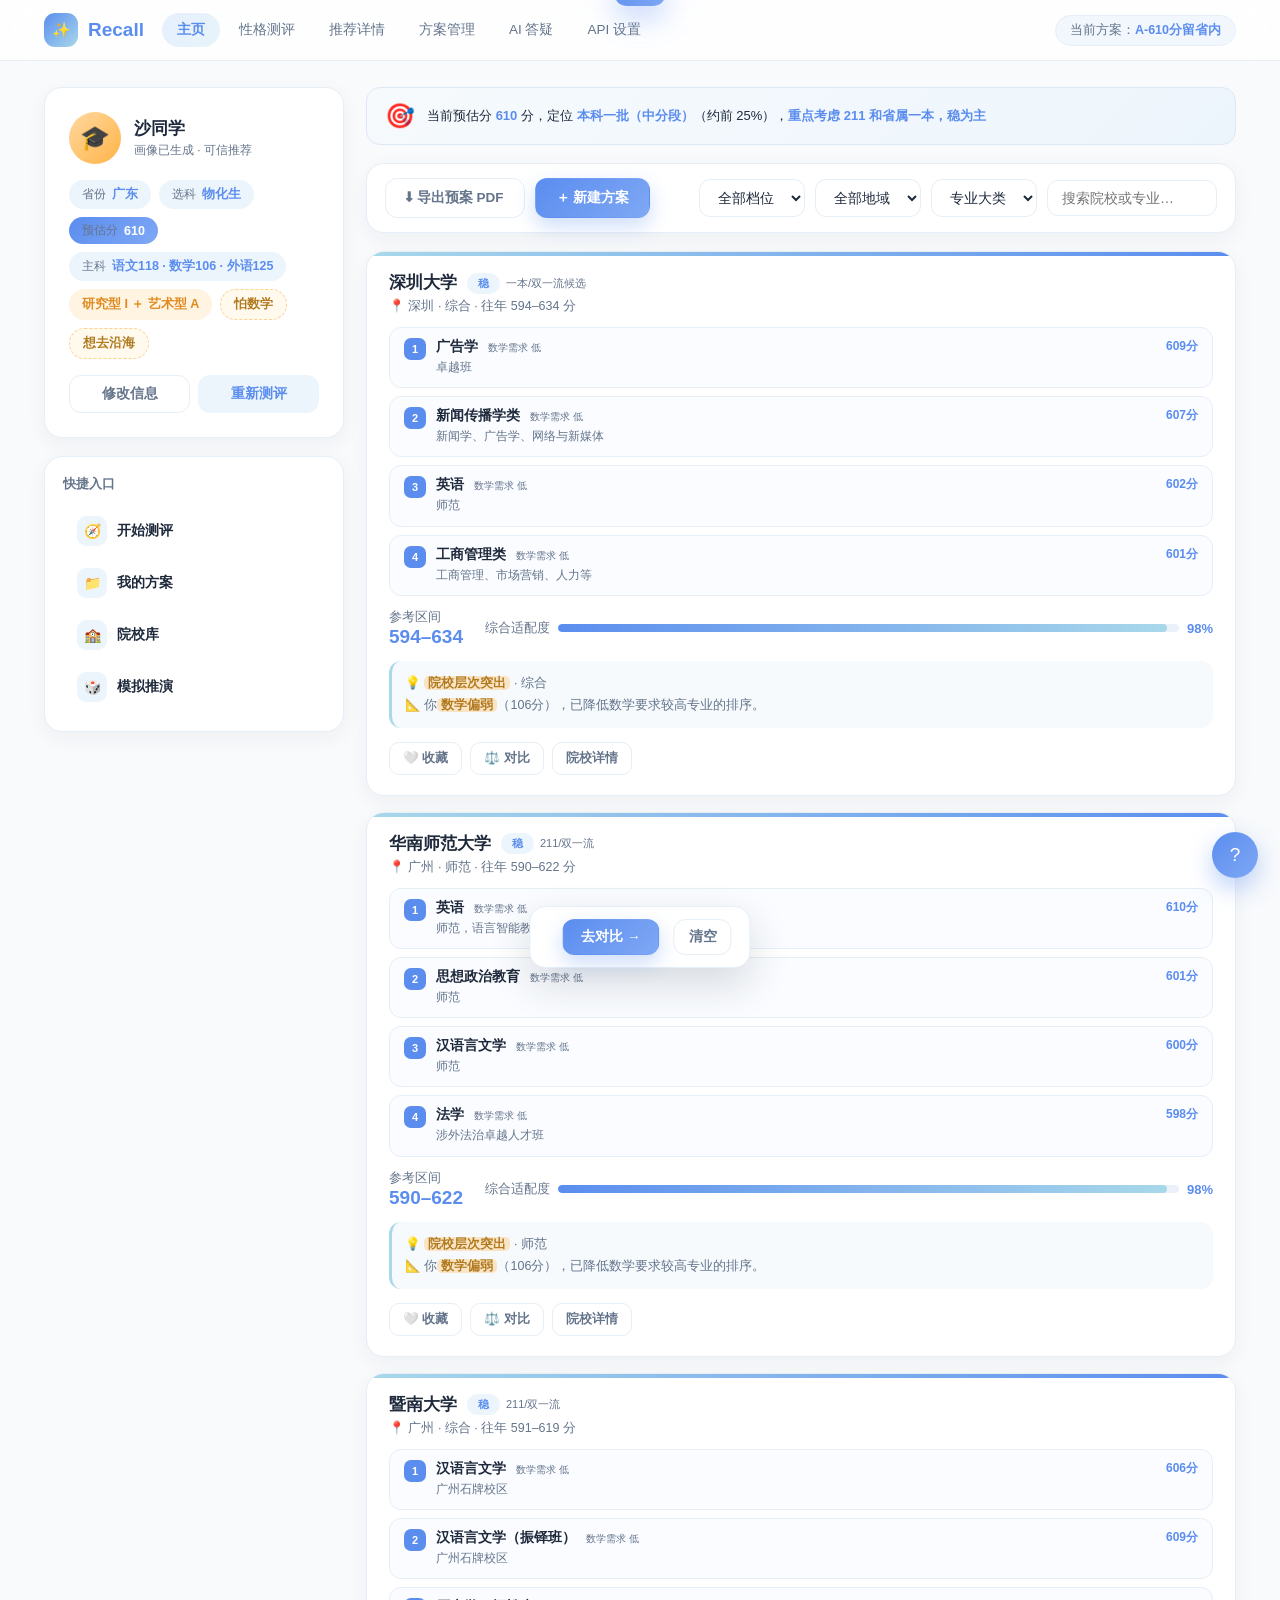
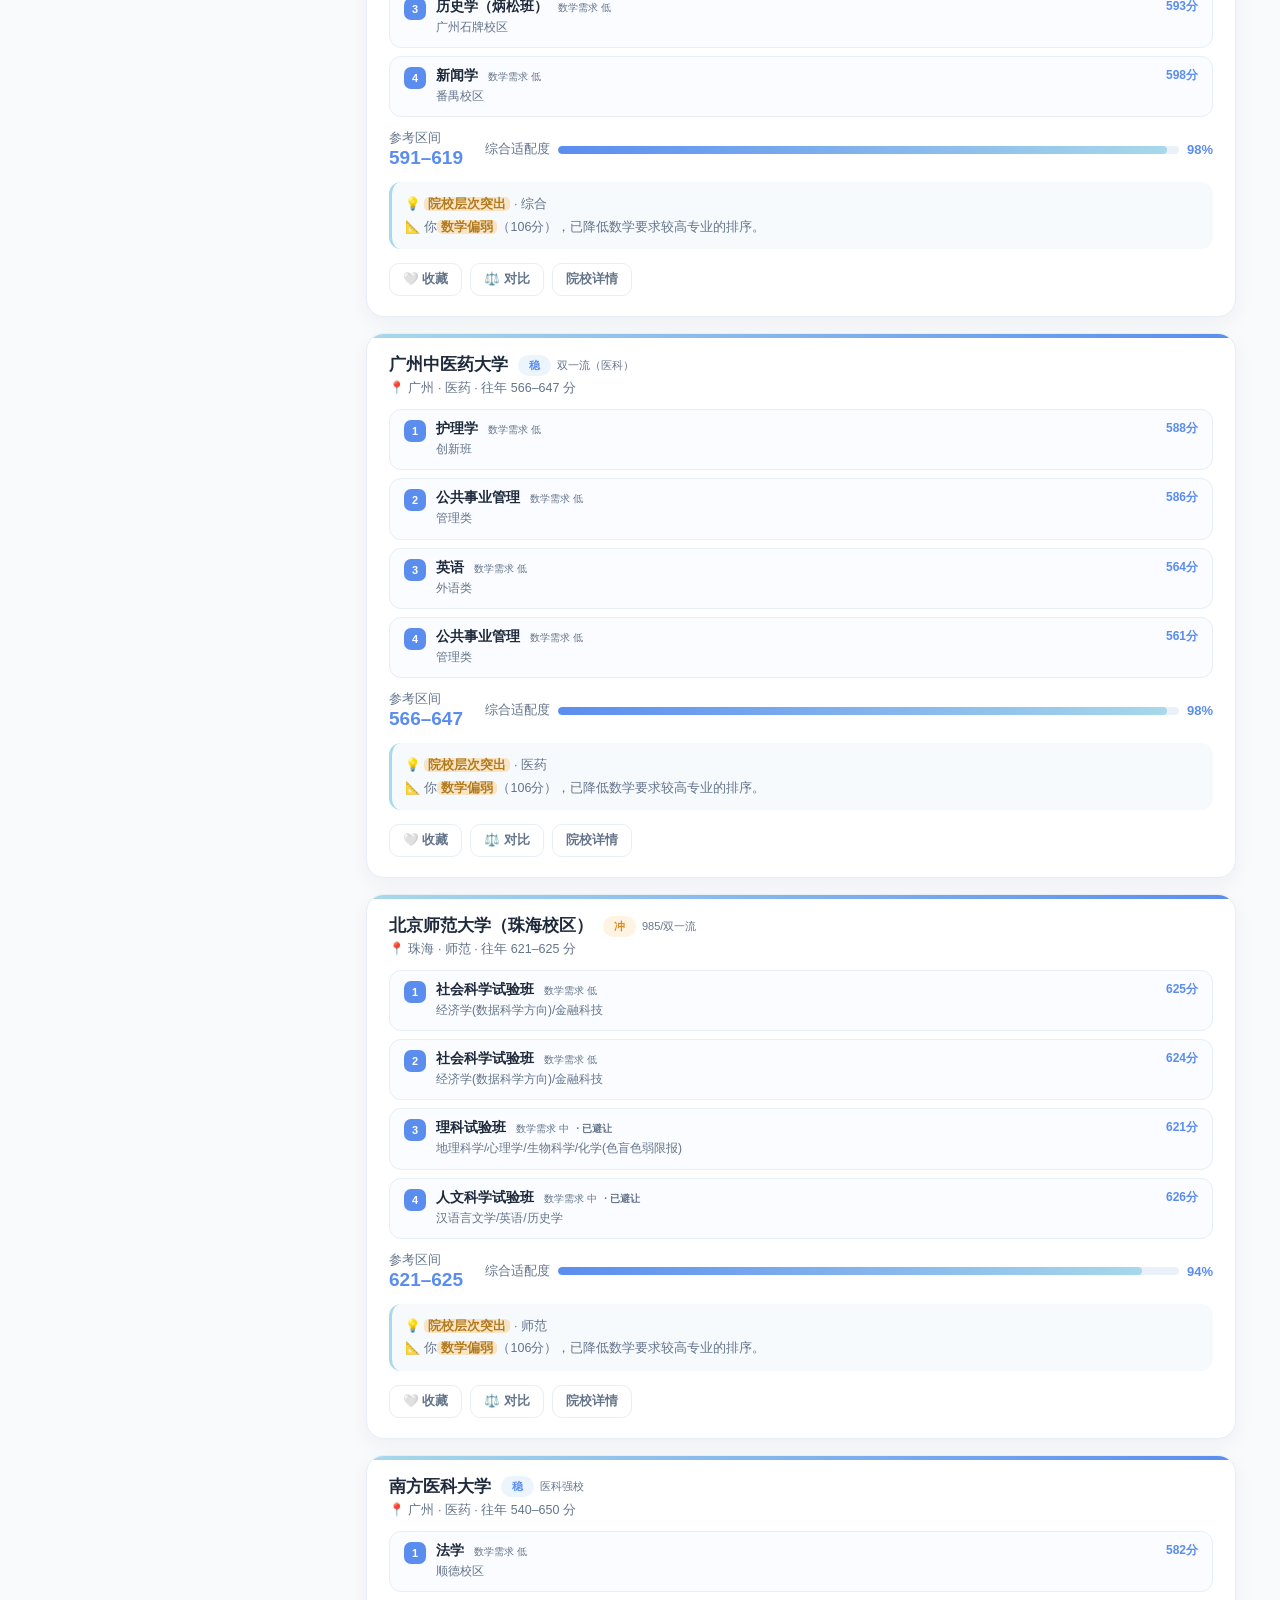
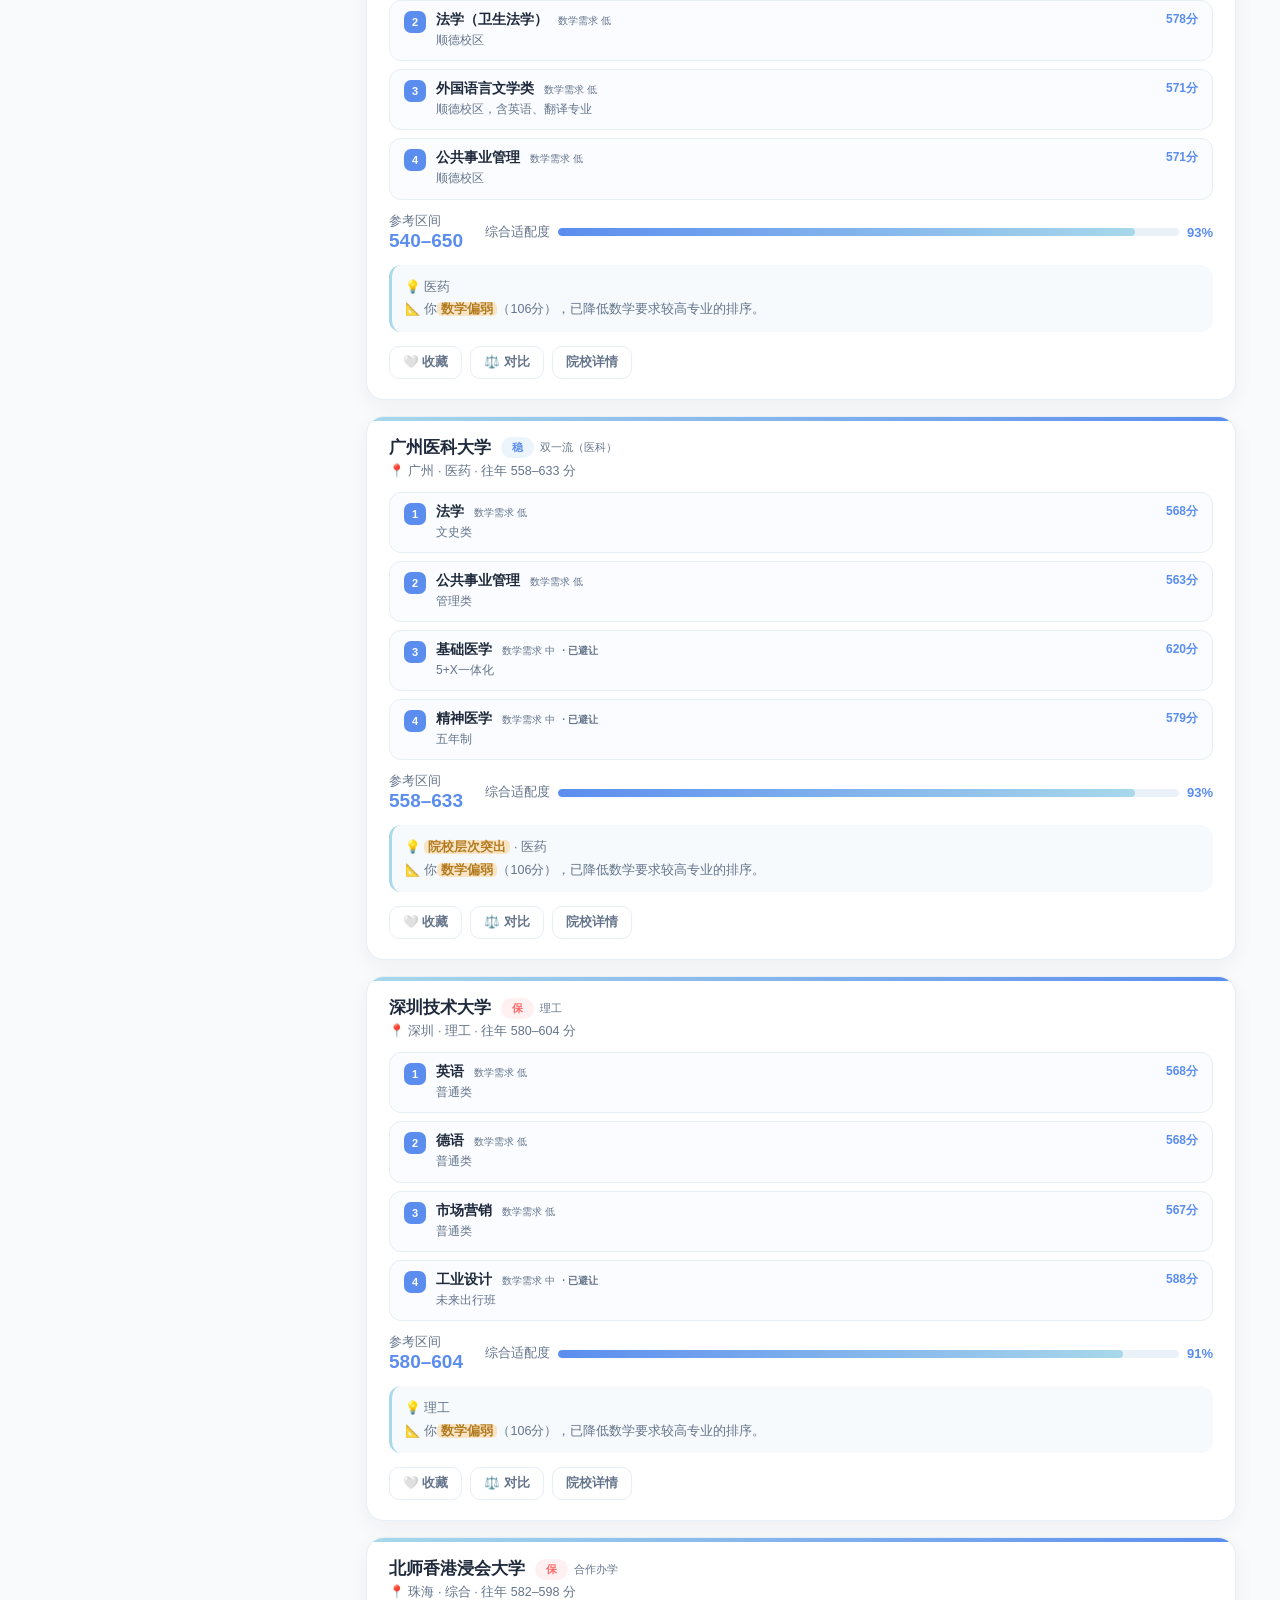
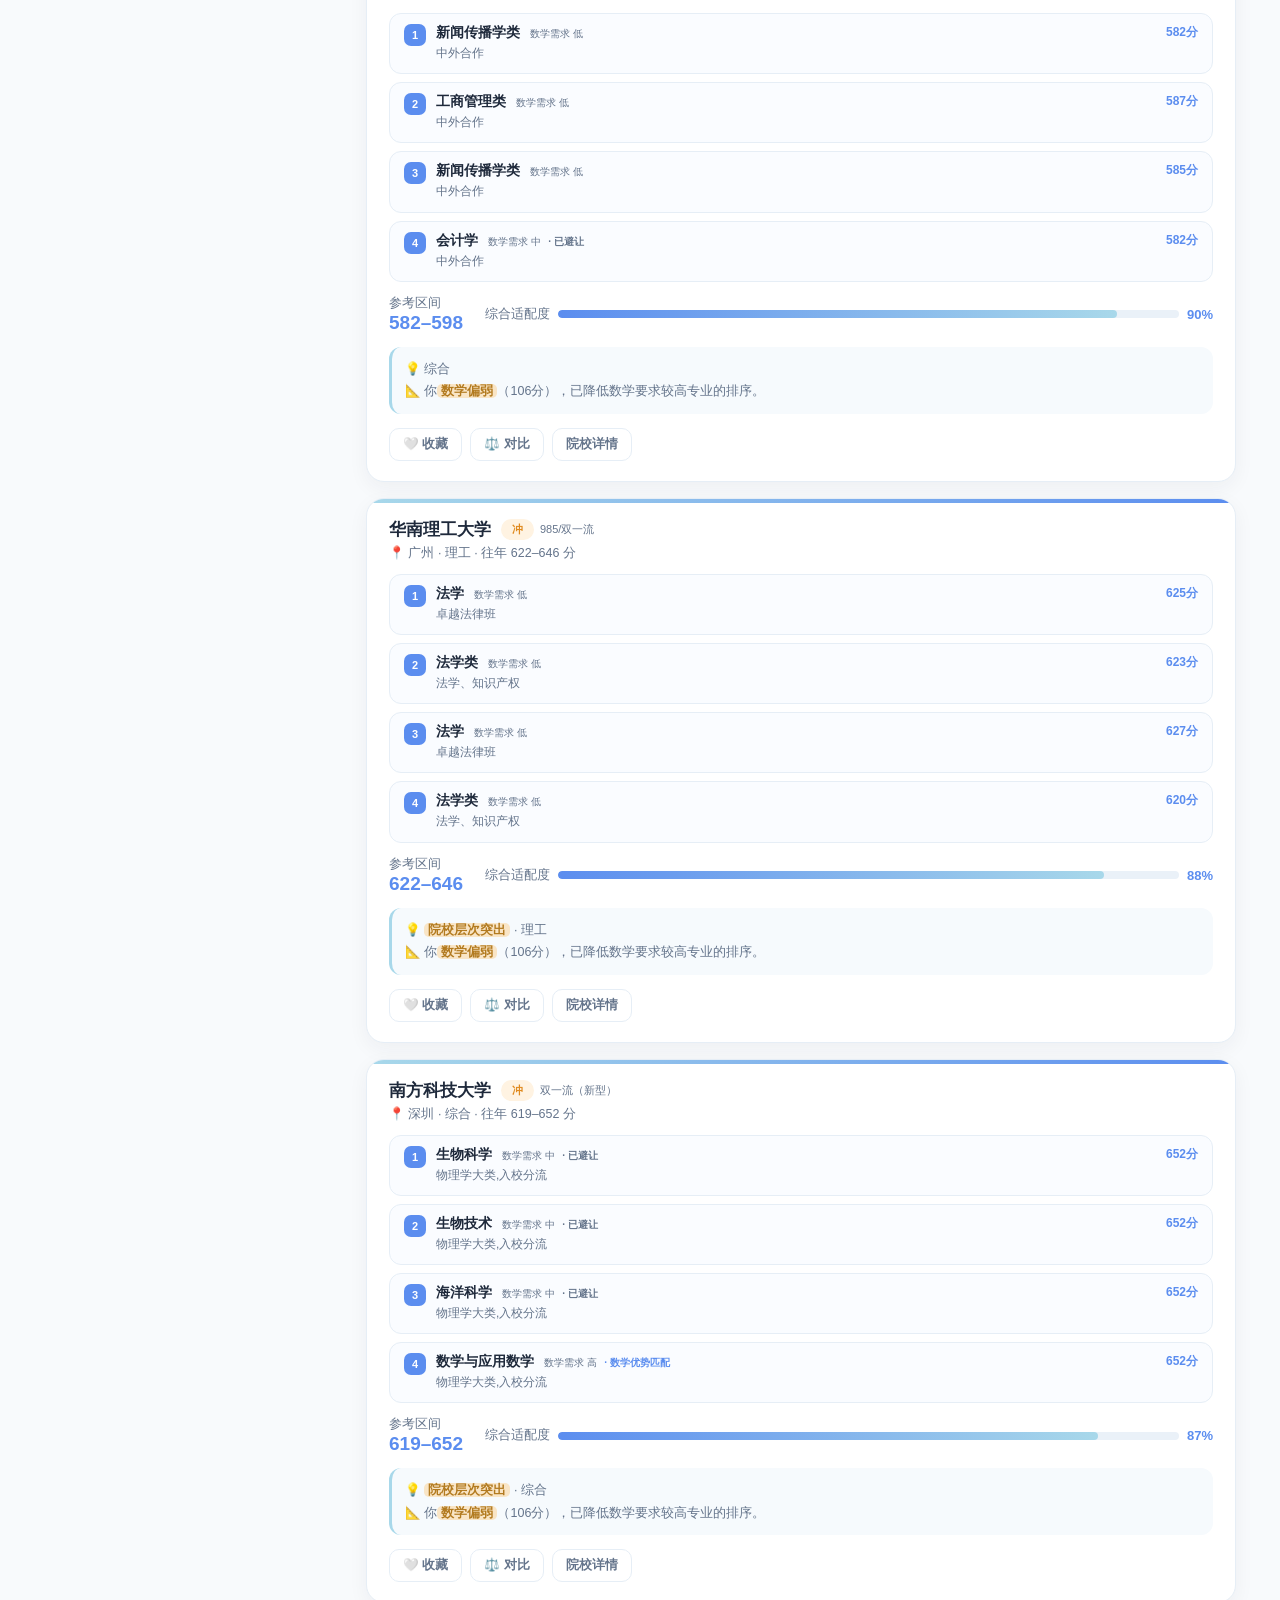
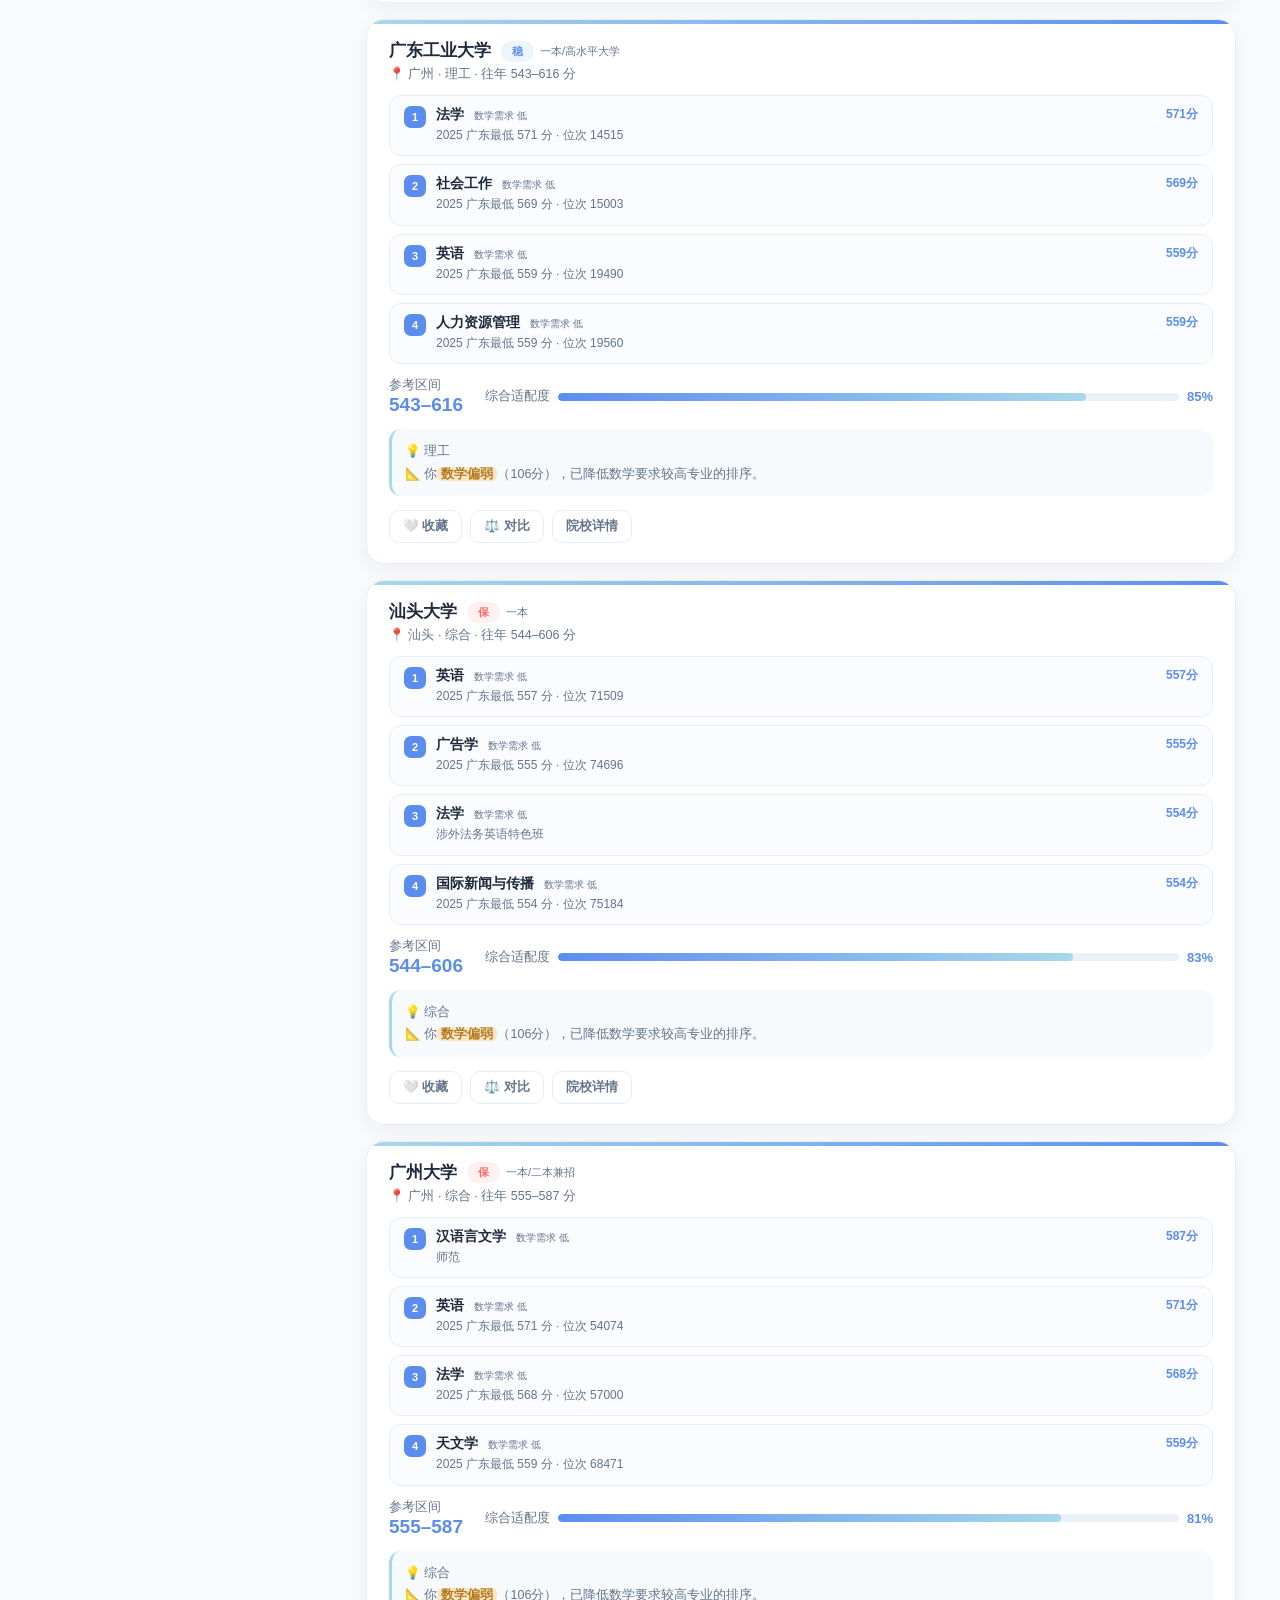
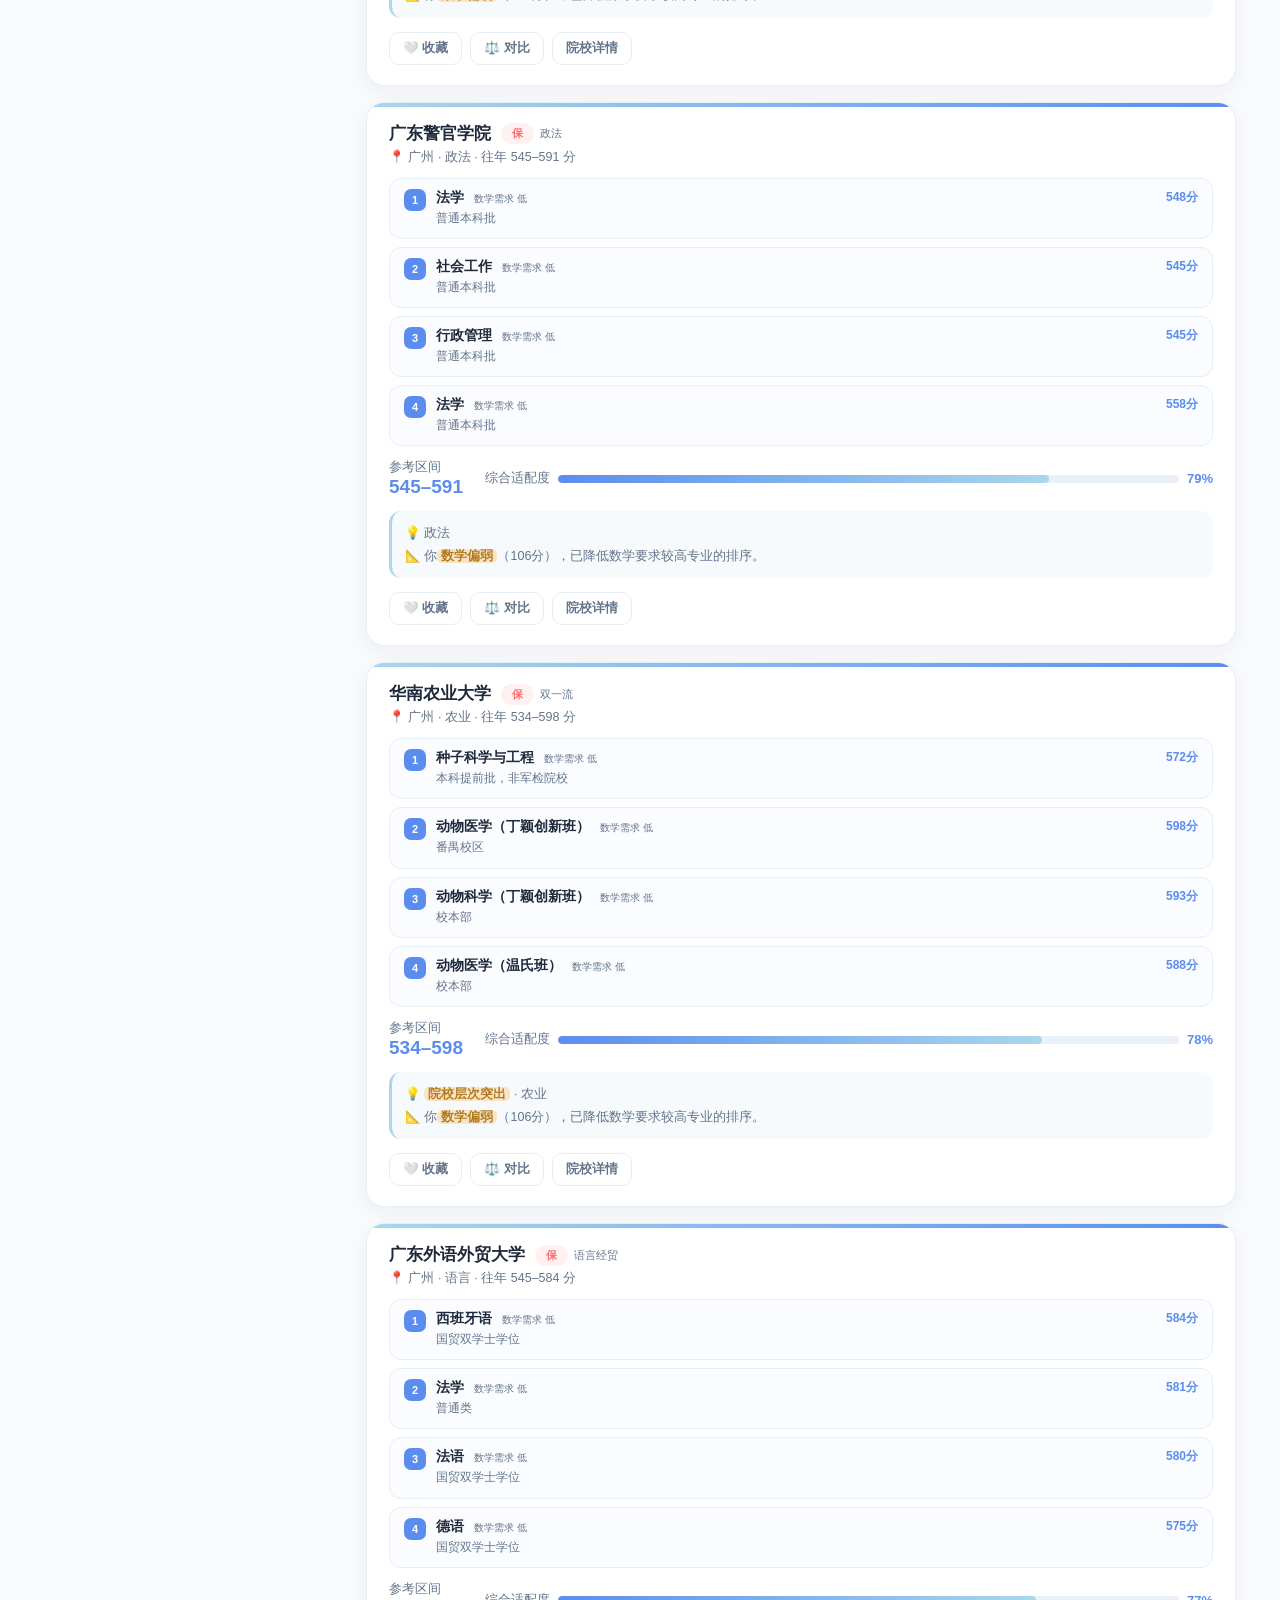
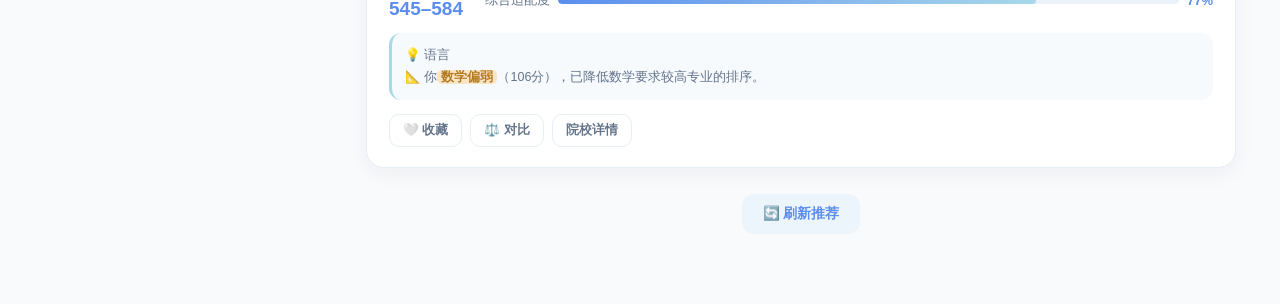
==== commit 8c181cb5: "fix(主页): 修复数学弱势识别/偏好匹配/选科持久化/归因 undefined 1. getMathAttitude 阈值 0.55→0.65，新增 weak 档：    - 90/150 (60" ====
--- a/Recall_主页.html
+++ b/Recall_主页.html
@@ -221,13 +221,13 @@
         </div>
         <div>
           <label style="font-size:12.5px;font-weight:600;color:var(--ink);display:block;margin-bottom:6px">再选科目（选 2 门）</label>
-          <select class="inp" id="editSecondSubj" style="width:100%;font-size:12.5px" multiple size="4" title="按住 Ctrl/Cmd 可多选">
-            <option value="化学" selected>化学</option>
-            <option value="生物" selected>生物</option>
+          <select class="inp" id="editSecondSubj" style="width:100%;font-size:12.5px" multiple size="4" onclick="updateSubjPreview();renderSubjScores()" onchange="updateSubjPreview();renderSubjScores()">
+            <option value="化学">化学</option>
+            <option value="生物">生物</option>
             <option value="地理">地理</option>
             <option value="政治">政治</option>
           </select>
-          <p style="font-size:11px;color:var(--sub);margin-top:4px">已选择：<span id="subjPreview" style="color:var(--main);font-weight:600">物理 + 化学 + 生物</span></p>
+          <p style="font-size:11px;color:var(--sub);margin-top:4px">已选择：<span id="subjPreview" style="color:var(--main);font-weight:600">（未选择）</span></p>
         </div>
       </div>
       <div>
@@ -29198,20 +29198,61 @@
 
   // 成绩信号优先（分数不会骗人）
   if(mathScore > 0){
-    if(mathRatio >= 0.82) attitude = 'love';       // 数学成绩高 → 视为数学优势
-    else if(mathRatio <= 0.55) attitude = 'hate';   // 数学成绩低 → 视为数学弱项
+    if(mathRatio >= 0.82) attitude = 'love';         // 数学成绩高 → 数学优势
+    else if(mathRatio <= 0.65) attitude = 'hate';     // 60% (90/150) 视为数学弱项（阈值 0.55→0.65）
+    else if(mathRatio < 0.75) attitude = 'weak';      // 中等偏下算偏弱（应用部分降权）
   }
   return {attitude, mathScore, mathRatio};
 }
 
 /* ================================================================
-   核心推荐：分数 + 性格 + 学科优势 多维匹配
+   核心推荐：分数 + 数学 + 偏好 + 性格 + 地域 多维匹配
    ================================================================ */
+// 偏好/性格 → 专业类别关键词映射
+const PREF_CATEGORY = {
+  human:  {kw:/哲学|文学|历史|中文|教育|心理|社会|思想|文化|阅读|写作/, cat:/哲学|汉语言|历史|文学|教育|心理学|社会学|思想政治|英语|新闻/},
+  art:    {kw:/艺术|设计|音乐|美术|绘画|影视|摄影|动画|创作/,         cat:/艺术|设计|动画|绘画|音乐|美术|广播电视|播音|表演/},
+  biz:    {kw:/经济|管理|商|金融|会计|营销|贸易|创业|管理|商业/,     cat:/经济|管理|金融|会计|市场营销|国际经济|贸易|电子商务|工商|财务管理/},
+  eng:    {kw:/工科|技术|工程|编程|代码|程序|机械|电子|制造|建造/,   cat:/工程|机械|电子|自动化|电气|计算机|软件|材料|土木|建筑|化学工程/},
+  sci:    {kw:/科研|研究|实验|理论|数理化|生物|医学|药|医|化学/,     cat:/数学|物理|化学|生物|医学|药学|临床|口腔|护理|医学影像/},
+  lang:   {kw:/语言|外语|英语|日语|法语|翻译|对外/,                   cat:/英语|日语|法语|翻译|商务英语|汉语国际教育/},
+  teach:  {kw:/老师|教师|师范|当老师|教书|育人/,                     cat:/师范|教育|学前教育|小学教育/},
+  law:    {kw:/法律|法学|律师|司法|政法/,                            cat:/法学|法律|知识产权|政治学/},
+};
+const PERSONA_CATEGORY = {
+  R:/机械|工程|土木|材料|自动化|电气|农学|林学|采矿/,
+  I:/数学|物理|化学|生物|医学|药学|心理学|研究/,
+  A:/艺术|设计|动画|绘画|音乐|美术|广播电视|播音|表演|文学/,
+  S:/教育|社会|心理|护理|医学|公共|政治/,
+  E:/工商|管理|市场营销|金融|电子商务|国际经济|贸易/,
+  C:/会计|金融|财务管理|统计学|经济|审计|税务/,
+};
+// 主流地域排除
+const EXCLUDE_REGIONS = { '东北':/辽宁|吉林|黑龙江|东北/ };
+
+function getUserSignal(){
+  const prefs = userProfile.prefs.join('，');
+  const persona = (typeof personaData!=='undefined' && personaData && personaData.top) ? personaData.top : [];
+  // 偏好 → 类别正则
+  const prefCats = new Set();
+  Object.values(PREF_CATEGORY).forEach(p=>{ if(p.kw.test(prefs)) prefCats.add(p.cat.source); });
+  // 性格前 2 维 → 类别正则
+  const personaCats = new Set();
+  persona.slice(0,2).forEach(t=>{ const re=PERSONA_CATEGORY[t]; if(re) personaCats.add(re.source); });
+  // 地域排除
+  const excludeRe = userProfile.exclude && EXCLUDE_REGIONS[userProfile.exclude];
+  return {prefCats, personaCats, excludeRe};
+}
+
 function getRecommendations(){
   const s = userProfile.score;
   const math = getMathAttitude();
+  const sig = getUserSignal();
+  // 合并偏好 + 性格类别
+  const wantCats = new Set([...sig.prefCats, ...sig.personaCats]);
 
   return SCHOOL_DB.filter(school => {
+    if(sig.excludeRe && sig.excludeRe.test(school.region)) return false;
     return s >= school.scoreRange[0] - 15 && s <= school.scoreRange[1] + 30;
   }).map(school => {
     const mid = (school.scoreRange[0] + school.scoreRange[1]) / 2;
@@ -29222,27 +29263,54 @@
     else if(s <= school.scoreRange[0] + 10) tier = '冲';
     else tier = '稳';
 
-    // 专业重排序：根据数学态度调整每个专业的适配度
+    // 专业重排序：数学态度 + 偏好/性格类别匹配
     const majors = school.majors.map(m => {
       const req = MATH_REQ[m.name] || '中';
       let boost = 0;
+      // 数学态度
       if(math.attitude === 'love' && req === '高') boost = 12;
-      if(math.attitude === 'love' && req === '低') boost = -8;
-      if(math.attitude === 'hate' && req === '高') boost = -15;
-      if(math.attitude === 'hate' && req === '低') boost = 10;
+      else if(math.attitude === 'love' && req === '低') boost = -8;
+      else if(math.attitude === 'hate' && req === '高') boost = -18;
+      else if(math.attitude === 'hate' && req === '中') boost = -6;
+      else if(math.attitude === 'hate' && req === '低') boost = 12;
+      else if(math.attitude === 'weak' && req === '高') boost = -10;
+      else if(math.attitude === 'weak' && req === '中') boost = -2;
+      // 偏好/性格类别匹配
+      if(wantCats.size){
+        const mname = m.name;
+        let hit = false;
+        wantCats.forEach(src => { if(new RegExp(src).test(mname) || new RegExp(src).test(m.desc||'')) hit = true; });
+        if(hit) boost += 8;
+      }
       const adjFit = Math.max(55, Math.min(99, (m.fit || 80) + boost));
       return {...m, mathReq: req, adjFit, boosted: boost !== 0};
     }).sort((a,b) => b.adjFit - a.adjFit);
 
-    // 生成学科相关归因
+    // 归因（解决 undefined）
+    const whyParts = [];
+    if(school.level?.includes('985')||school.level?.includes('双一流')||school.level?.includes('211')) whyParts.push('<mark>院校层次突出</mark>');
+    if(school.cat) whyParts.push(school.cat);
+    if(wantCats.size){
+      const hitMajor = majors.find(m=>{
+        let hit = false;
+        wantCats.forEach(src=>{ if(new RegExp(src).test(m.name)||new RegExp(src).test(m.desc||'')) hit=true; });
+        return hit && m.adjFit>=80;
+      });
+      if(hitMajor) whyParts.push(`含匹配你偏好/性格的「<mark>${hitMajor.name}</mark>」`);
+    }
+    const why = whyParts.join(' · ') || '综合院校层次、分数适配与专业匹配';
+
+    // 数学归因
     let mathWhy = '';
     if(math.attitude === 'love'){
       mathWhy = `你<mark>数学思维突出</mark>（${math.mathScore ? math.mathScore+'分' : '偏好数学'}），已优先推荐需要数理分析的专业。`;
     } else if(math.attitude === 'hate'){
-      mathWhy = `你<mark>数学是弱项</mark>，已为你避开数学要求过高的专业。`;
+      mathWhy = `你<mark>数学是弱项</mark>（${math.mathScore||'?'}分），已避开<mark>数学要求高</mark>的专业。`;
+    } else if(math.attitude === 'weak'){
+      mathWhy = `你<mark>数学偏弱</mark>（${math.mathScore||'?'}分），已降低数学要求较高专业的排序。`;
     }
 
-    return {...school, tier, fit, majors, mathWhy};
+    return {...school, tier, fit, majors, why, mathWhy};
   }).sort((a,b) => b.fit - a.fit);
 }
 
@@ -29467,20 +29535,35 @@
   document.getElementById('provinceModeHint').textContent = cfg.hint;
   const firstSel = document.getElementById('editFirstSubj');
   const secSel = document.getElementById('editSecondSubj');
+
+  // 从 userProfile.subject 解析当前已选学科（如"物化生"或"物+化+生"），避免被默认值覆盖
+  const cur = String(userProfile.subject||'');
+  const curFirst = (mode==='3+1+2') ? (cur.startsWith('历')?'历史':'物理') : '';
+  const curSecond = new Set();
+  if(mode==='3+1+2'){
+    // 形如"物化生" / "历史+地理+政治"
+    const cleaned = cur.replace(/^物理|^历史/, '').replace(/[+＋，,\s]/g, '');
+    [...cleaned].forEach(c=>curSecond.add(c==='物'?'物理':c==='史'?'历史':c==='化'?'化学':c==='生'?'生物':c==='地'?'地理':c==='政'?'政治':c));
+  } else {
+    // 3+3 形如"物+化+生"或"物理化学生物"
+    ['物理','化学','生物','历史','地理','政治'].forEach(s=>{ if(cur.includes(s)) curSecond.add(s); });
+  }
+
   if(mode === '3+3'){
     firstSel.parentElement.style.display = 'none';
     secSel.innerHTML = cfg.second.map(s =>
-      `<option value="${s}" ${cfg.defaultSecond.includes(s)?'selected':''}>${s}</option>`).join('');
+      `<option value="${s}" ${curSecond.has(s)?'selected':cfg.defaultSecond.includes(s)?'selected':''}>${s}</option>`).join('');
     secSel.setAttribute('size','6');
   } else {
     firstSel.parentElement.style.display = '';
     firstSel.innerHTML = cfg.first.map(s =>
-      `<option value="${s}" ${s===cfg.defaultFirst?'selected':''}>${s}</option>`).join('');
+      `<option value="${s}" ${s===curFirst?'selected':s===cfg.defaultFirst?'selected':''}>${s}</option>`).join('');
     secSel.innerHTML = cfg.second.map(s =>
-      `<option value="${s}" ${cfg.defaultSecond.includes(s)?'selected':''}>${s}</option>`).join('');
+      `<option value="${s}" ${curSecond.has(s)?'selected':cfg.defaultSecond.includes(s)?'selected':''}>${s}</option>`).join('');
     secSel.setAttribute('size','4');
   }
   updateSubjPreview();
+  renderSubjScores();
 }
 function onFirstSubjChange(){ updateSubjPreview(); renderSubjScores(); }
 
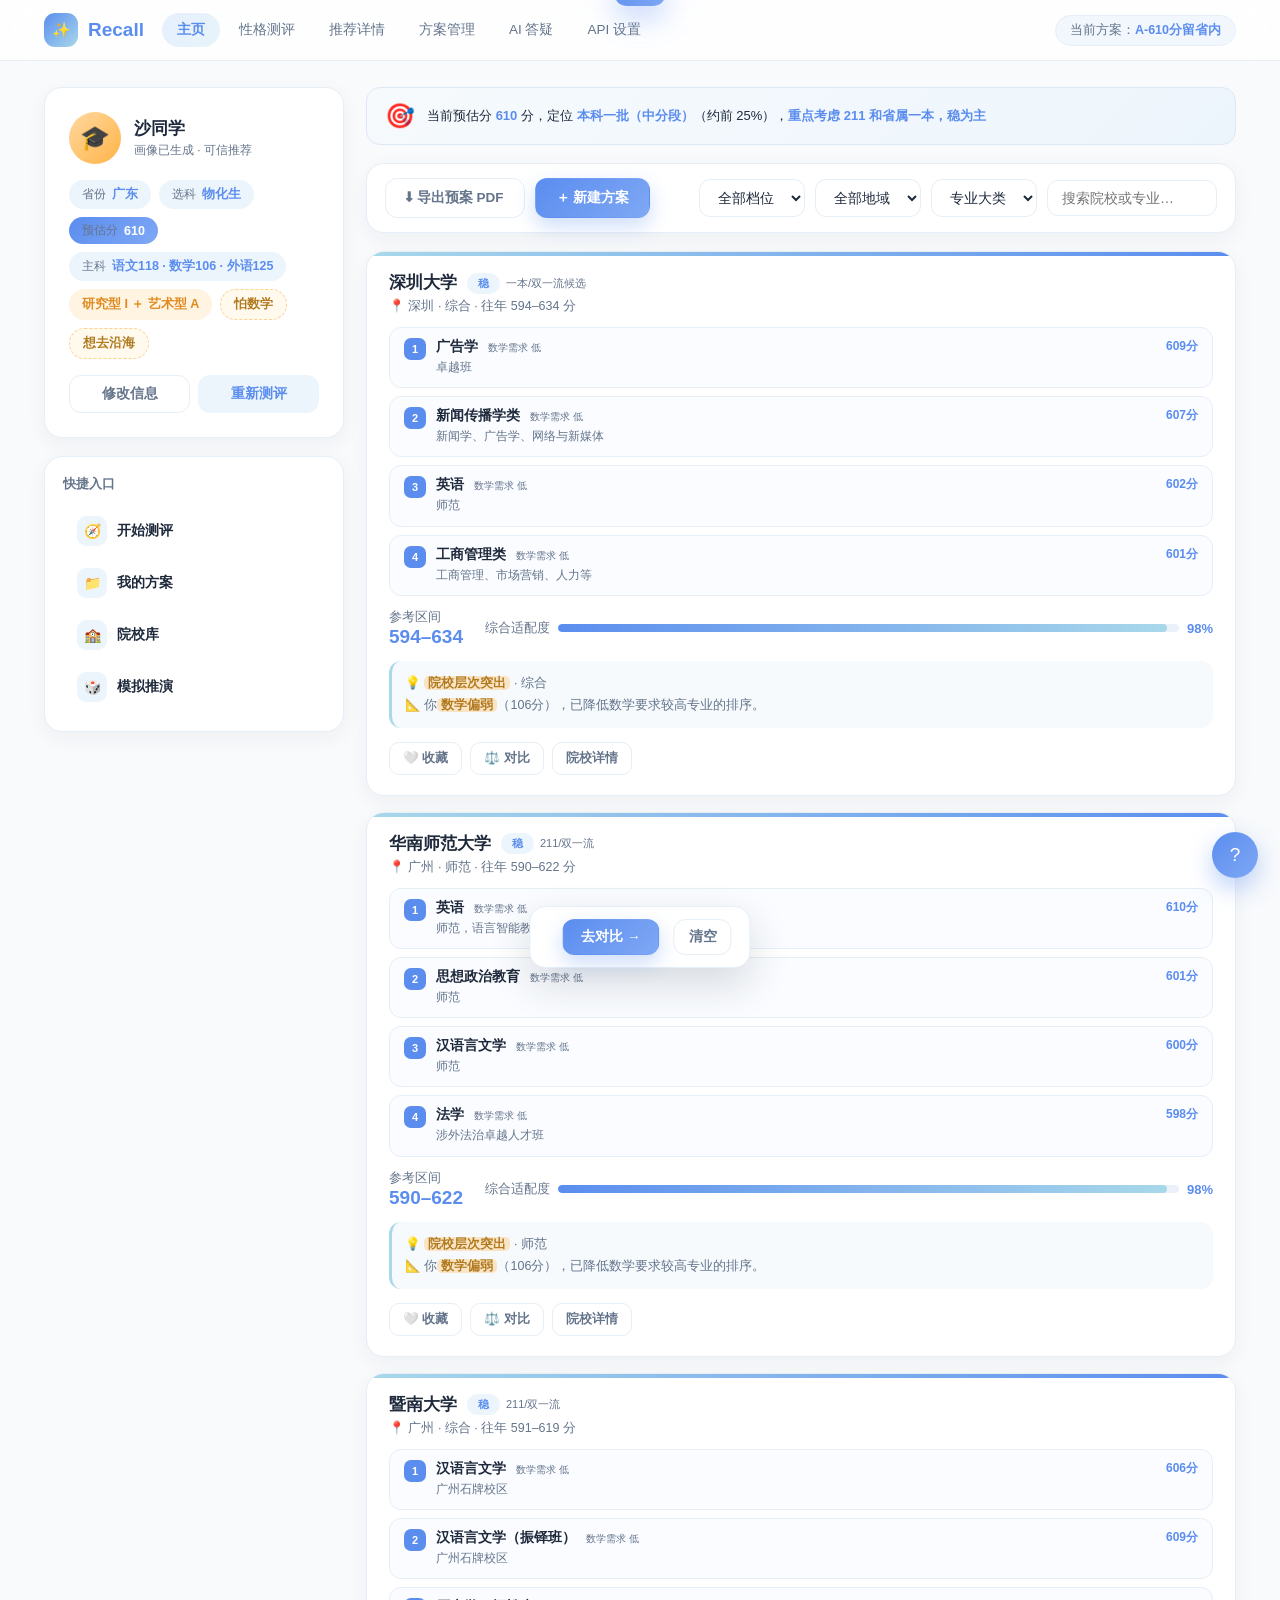
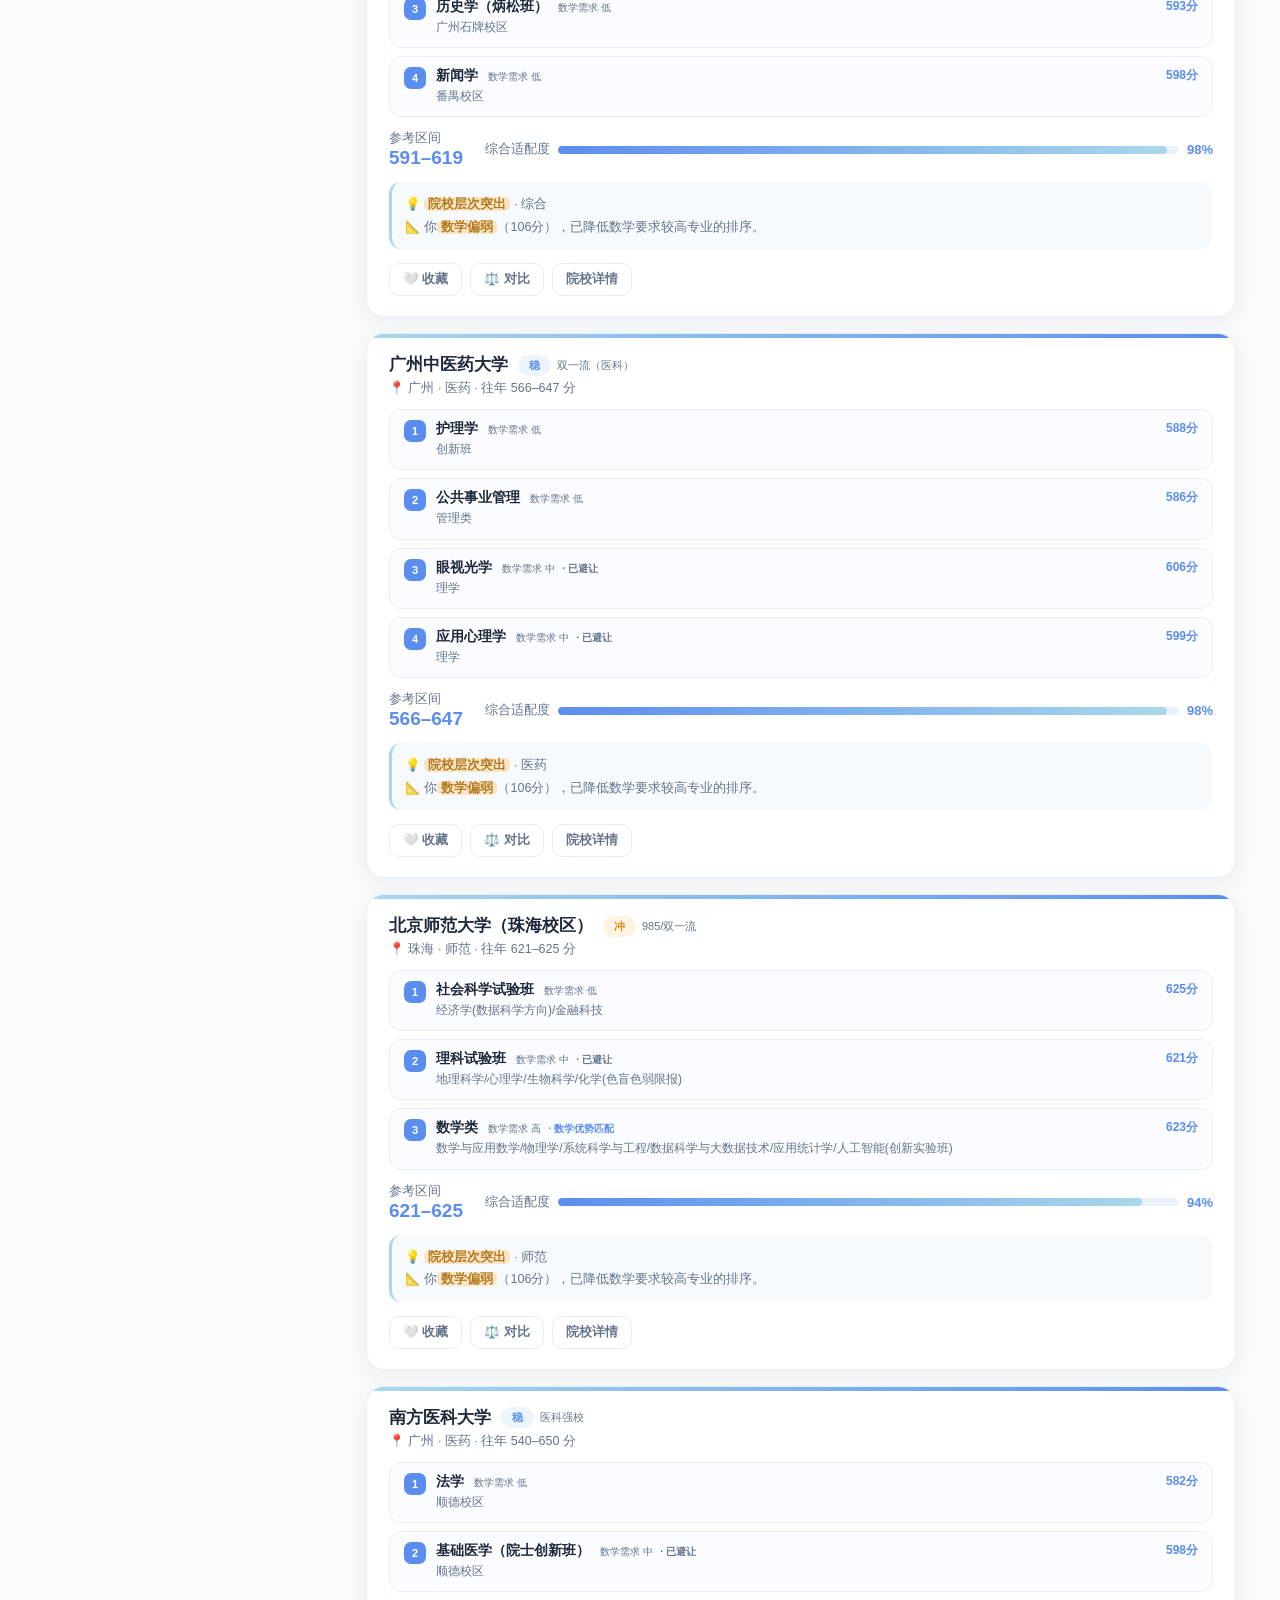
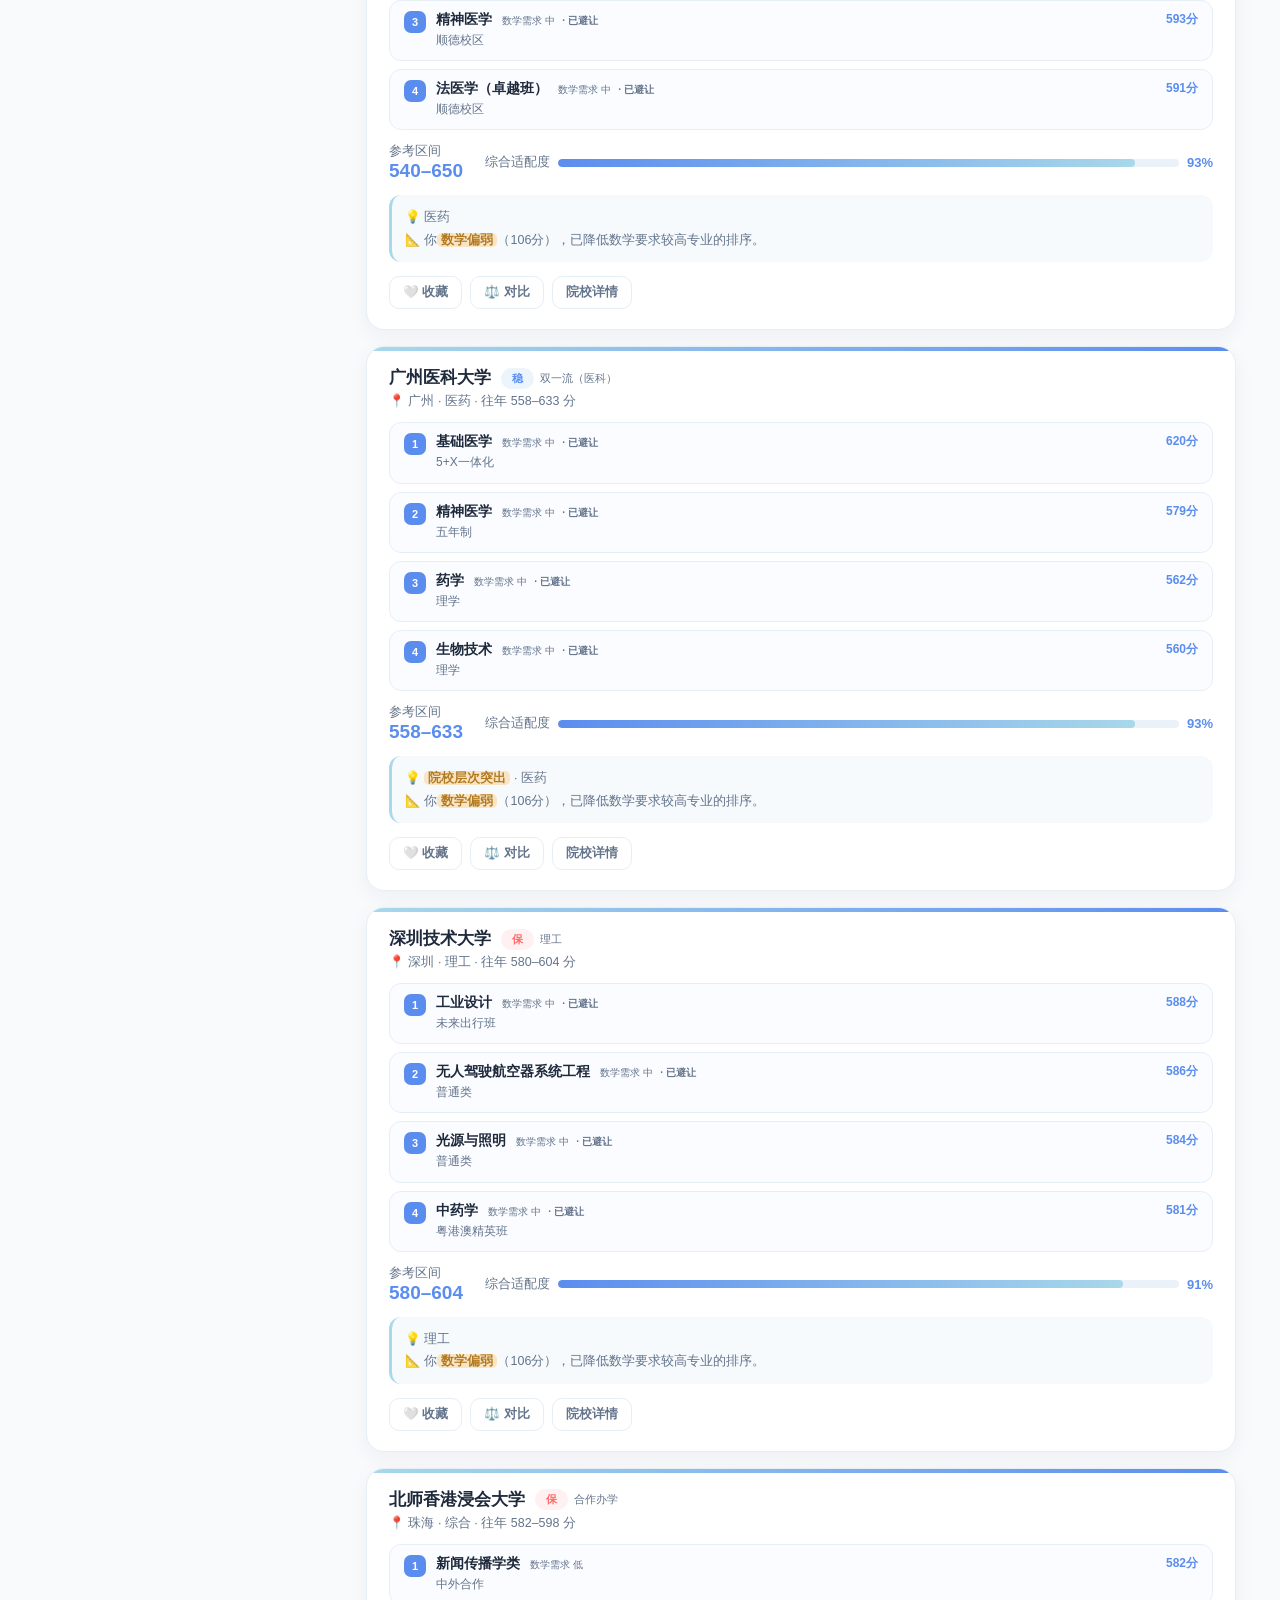
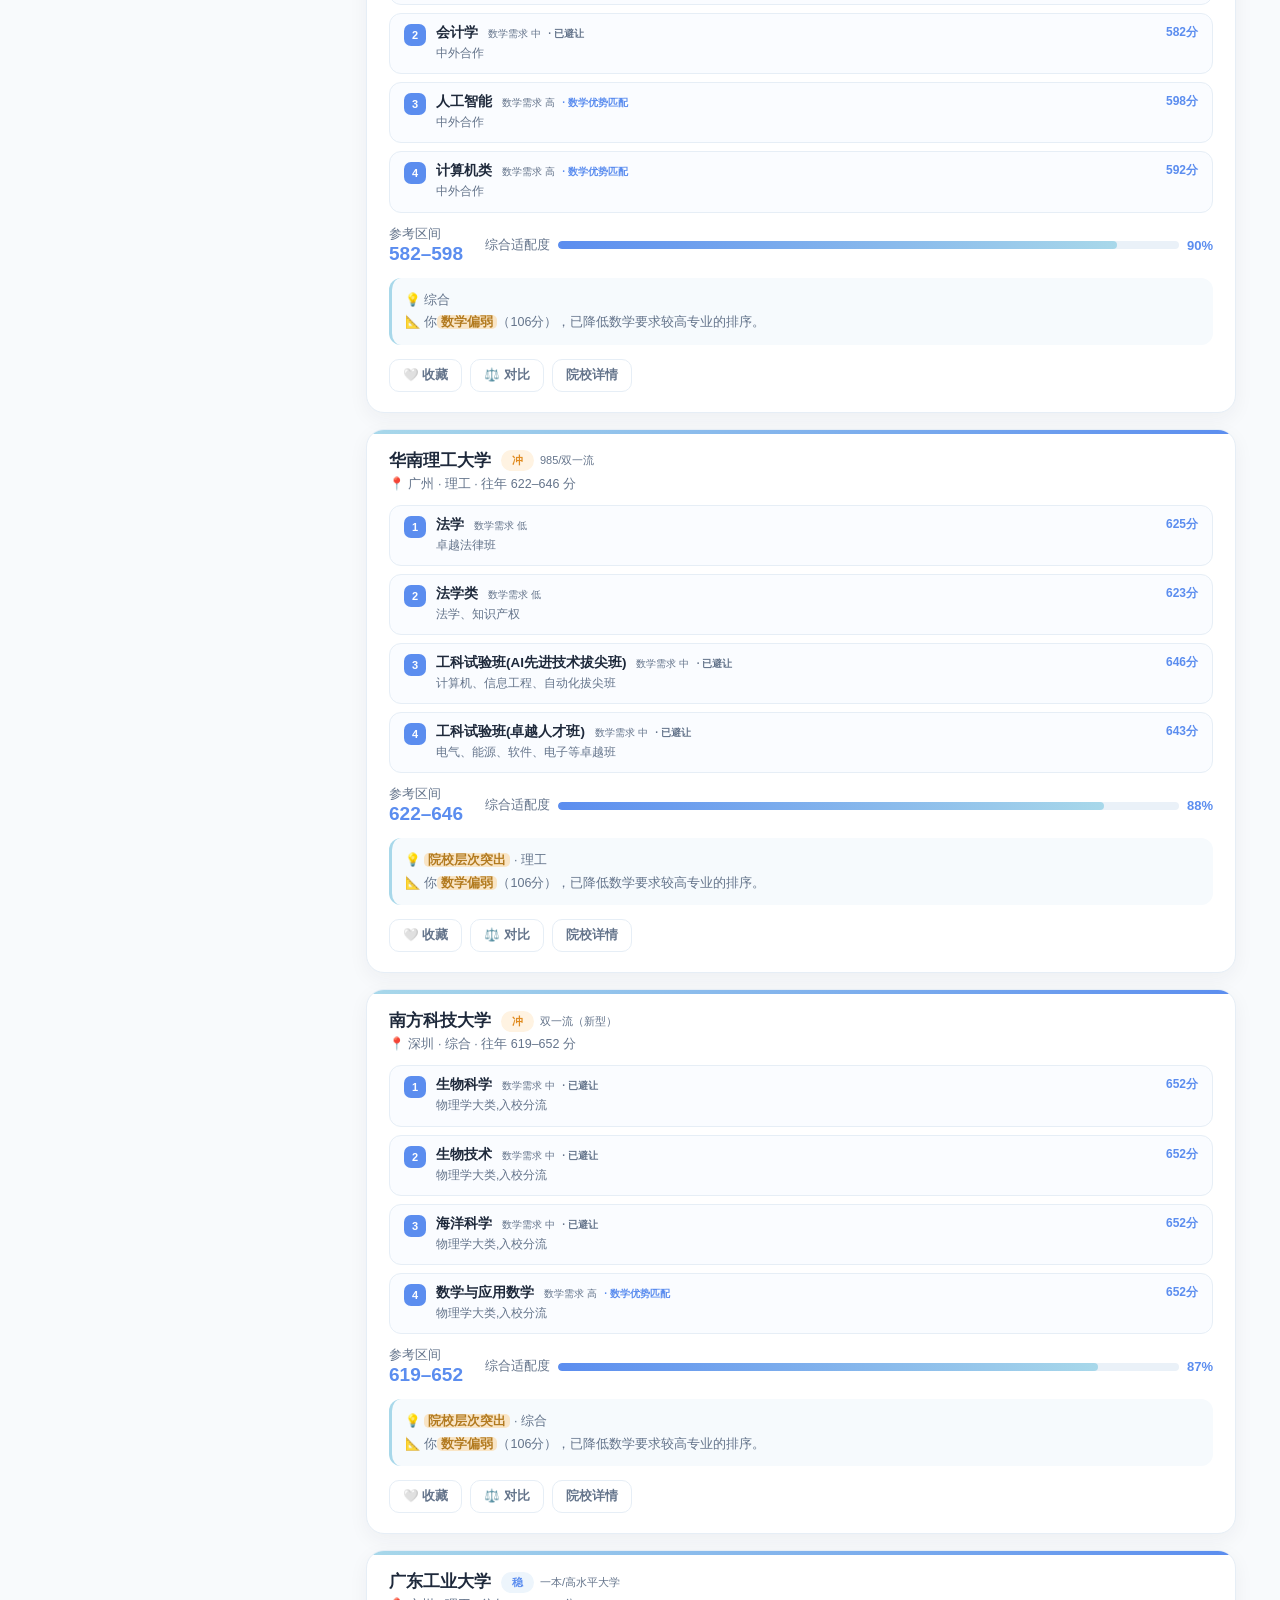
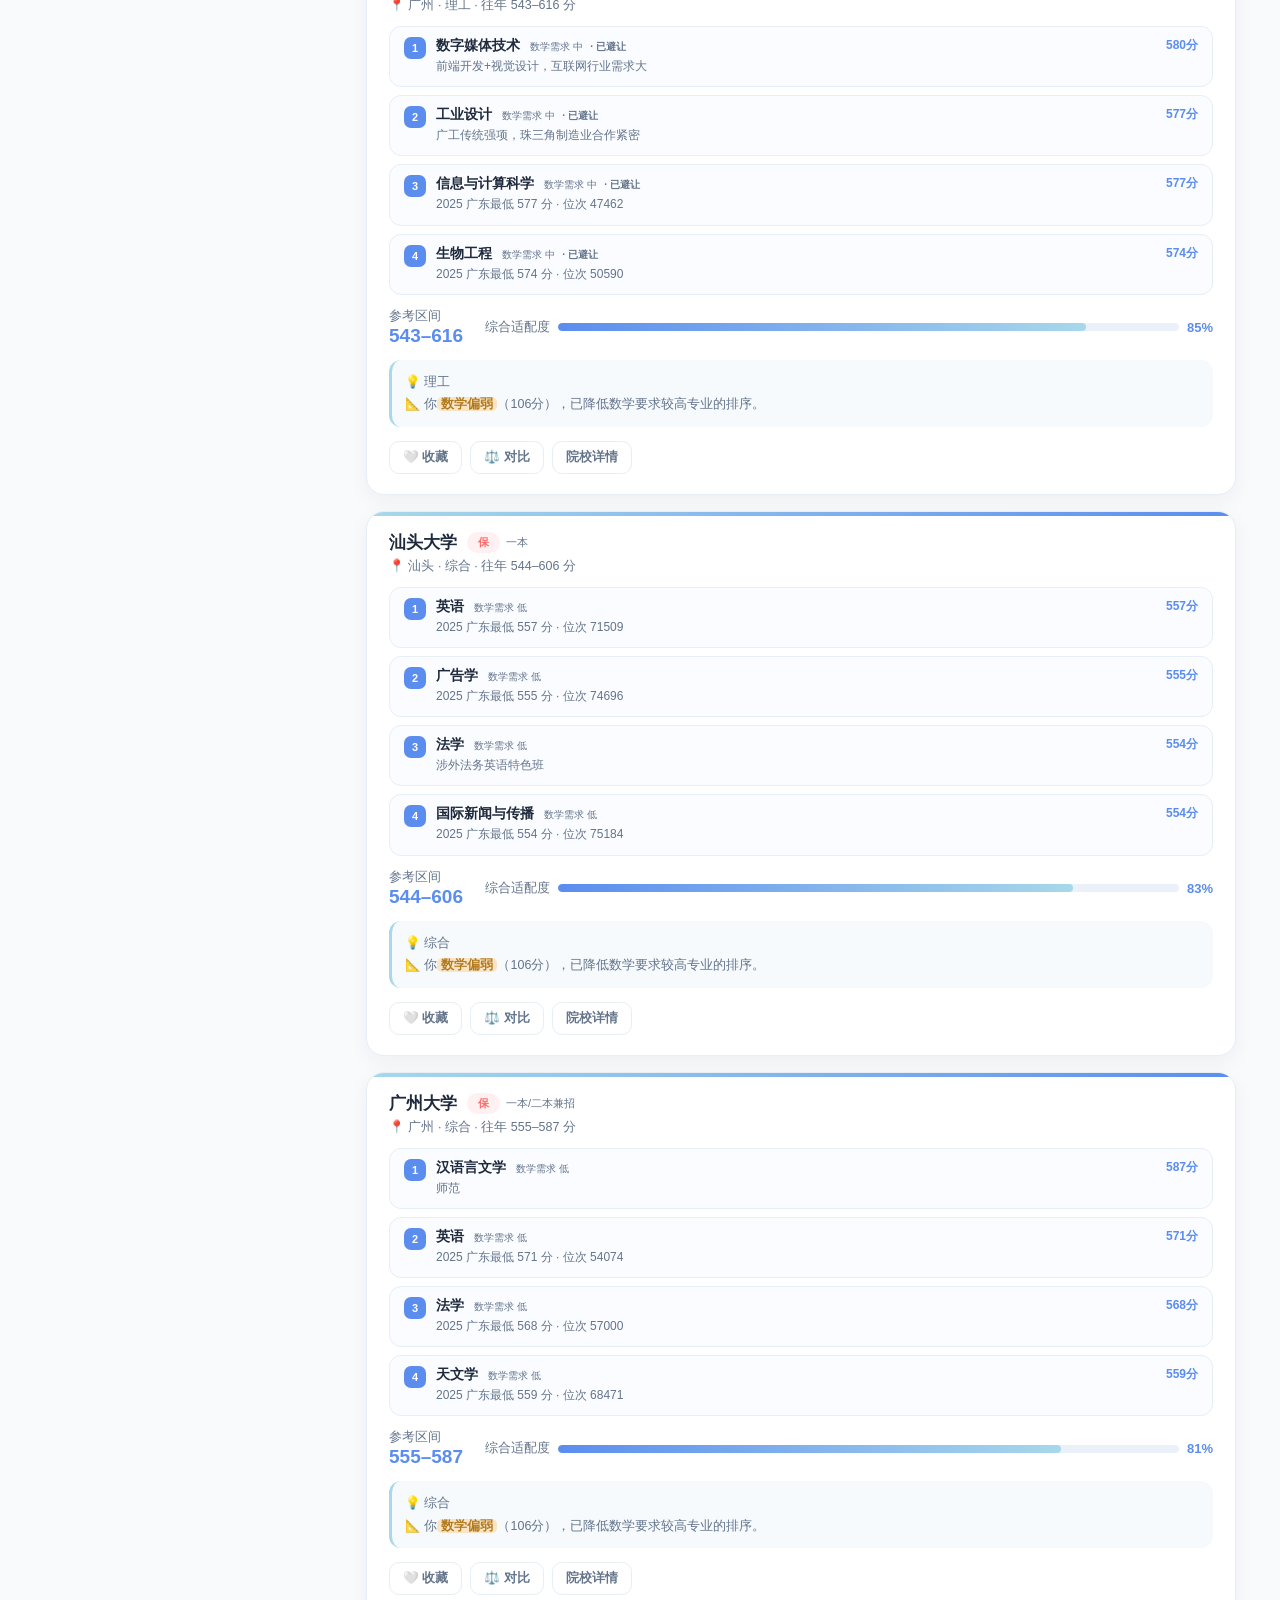
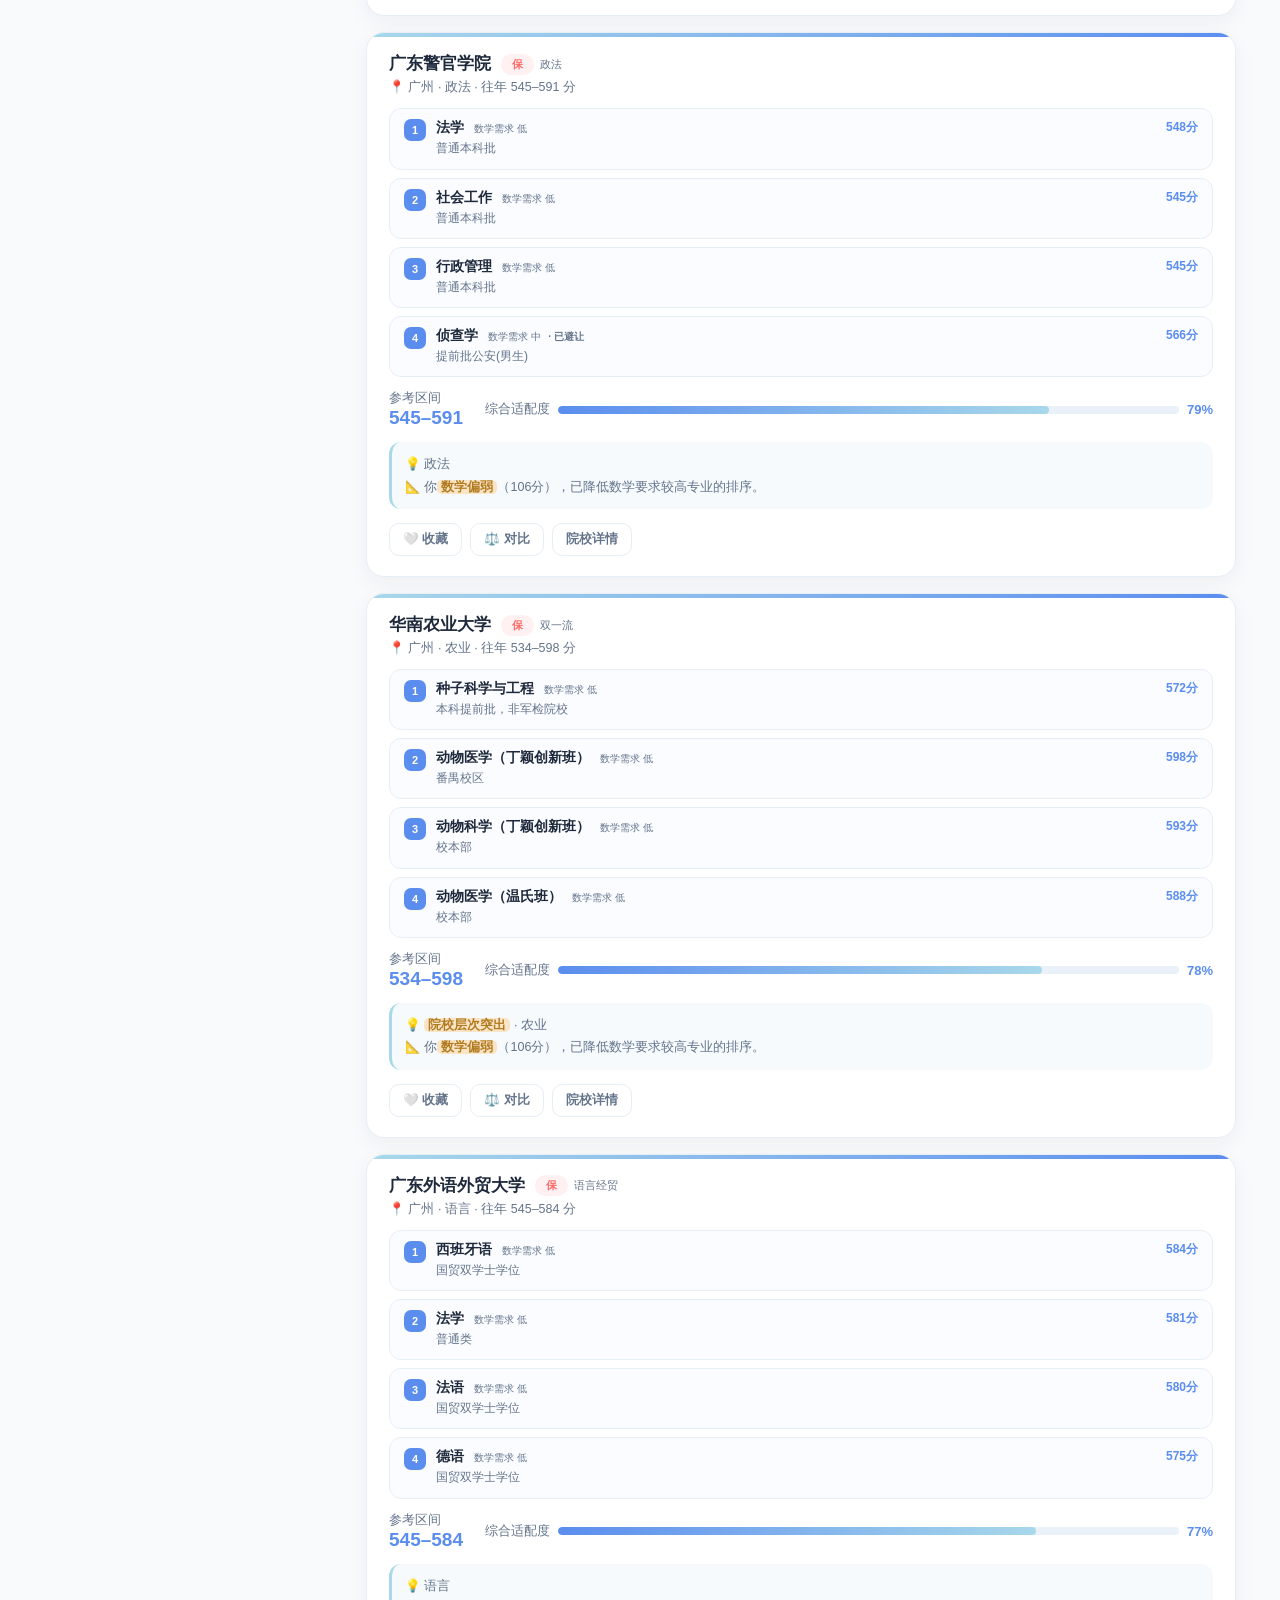
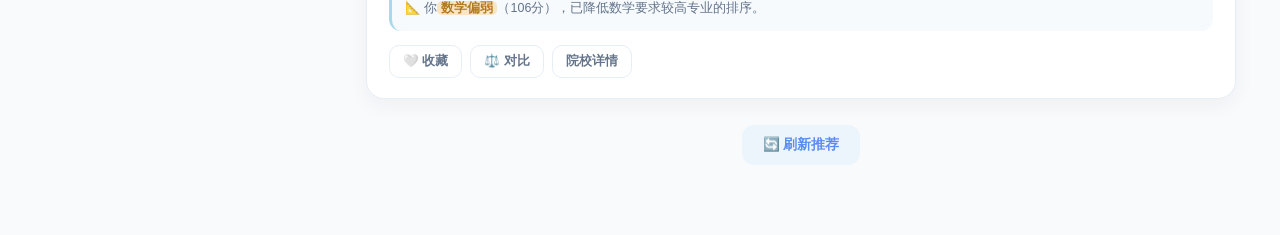
==== commit 8e552eb6: "fix(主页): 按用户选科过滤同名专业物理/历史重复 用户反馈: 同一所学校（如电子科技大学中山学院）出现 2 个英语、2 个新闻学、2 个汉语言文学等重复。  根因: SCHOOL_DB merg" ====
--- a/Recall_主页.html
+++ b/Recall_主页.html
@@ -220,13 +220,8 @@
           </select>
         </div>
         <div>
-          <label style="font-size:12.5px;font-weight:600;color:var(--ink);display:block;margin-bottom:6px">再选科目（选 2 门）</label>
-          <select class="inp" id="editSecondSubj" style="width:100%;font-size:12.5px" multiple size="4" onclick="updateSubjPreview();renderSubjScores()" onchange="updateSubjPreview();renderSubjScores()">
-            <option value="化学">化学</option>
-            <option value="生物">生物</option>
-            <option value="地理">地理</option>
-            <option value="政治">政治</option>
-          </select>
+          <label style="font-size:12.5px;font-weight:600;color:var(--ink);display:block;margin-bottom:6px">再选科目（<span id="secondSubjLabel">任意搭配选 2 门</span>）</label>
+          <div id="secondSubjWrap" style="display:grid;grid-template-columns:repeat(3,1fr);gap:10px"></div>
           <p style="font-size:11px;color:var(--sub);margin-top:4px">已选择：<span id="subjPreview" style="color:var(--main);font-weight:600">（未选择）</span></p>
         </div>
       </div>
@@ -29230,6 +29225,15 @@
 // 主流地域排除
 const EXCLUDE_REGIONS = { '东北':/辽宁|吉林|黑龙江|东北/ };
 
+// 从 userProfile.subject 推断用户选科类型（'物理' / '历史' / '不限'）
+// 兼容全称('物理化学生物'/'历史地理政治') 与 旧格式单字简称('物化生')
+function parseUserSubjectType(subject){
+  const s = String(subject||'');
+  if(/^历|^史|历史/.test(s)) return '历史';
+  if(/^物|物理/.test(s)) return '物理';
+  return '不限';
+}
+
 function getUserSignal(){
   const prefs = userProfile.prefs.join('，');
   const persona = (typeof personaData!=='undefined' && personaData && personaData.top) ? personaData.top : [];
@@ -29250,11 +29254,21 @@
   const sig = getUserSignal();
   // 合并偏好 + 性格类别
   const wantCats = new Set([...sig.prefCats, ...sig.personaCats]);
+  // 推断用户选科类型，用于过滤同名专业的物理/历史重复
+  const userSubj = parseUserSubjectType(userProfile.subject);
 
   return SCHOOL_DB.filter(school => {
     if(sig.excludeRe && sig.excludeRe.test(school.region)) return false;
     return s >= school.scoreRange[0] - 15 && s <= school.scoreRange[1] + 30;
   }).map(school => {
+    // 先按选科过滤掉不匹配的专业（防止同校同名"物理+历史"两条都显示）
+    const subjFiltered = (school.majors||[]).filter(m => {
+      if(!m.subject) return true;                    // 不限科
+      if(userSubj === '不限') return true;           // 3+3 模式或无法判定，全部保留
+      return m.subject === userSubj;                 // 匹配用户选科
+    });
+    if(!subjFiltered.length) return null;            // 过滤后无专业，整校跳过
+
     const mid = (school.scoreRange[0] + school.scoreRange[1]) / 2;
     let fit = Math.max(60, Math.min(98, Math.round(100 - Math.abs(s - mid) / 2)));
 
@@ -29264,7 +29278,7 @@
     else tier = '稳';
 
     // 专业重排序：数学态度 + 偏好/性格类别匹配
-    const majors = school.majors.map(m => {
+    const majors = subjFiltered.map(m => {
       const req = MATH_REQ[m.name] || '中';
       let boost = 0;
       // 数学态度
@@ -29311,7 +29325,7 @@
     }
 
     return {...school, tier, fit, majors, why, mathWhy};
-  }).sort((a,b) => b.fit - a.fit);
+  }).filter(x => x).sort((a,b) => b.fit - a.fit);
 }
 
 function getScoreTier(score){
@@ -29329,13 +29343,20 @@
 function searchAllDB(kw){
   const s = userProfile.score;
   const math = getMathAttitude();
+  const userSubj = parseUserSubjectType(userProfile.subject);
   return SCHOOL_DB.filter(school =>
-    school.school.includes(kw) || school.majors.some(m => m.name.includes(kw))
+    school.school.includes(kw) || (school.majors||[]).some(m => m.name && m.name.includes(kw))
   ).map(school => {
+    const subjFiltered = (school.majors||[]).filter(m => {
+      if(!m.subject) return true;
+      if(userSubj === '不限') return true;
+      return m.subject === userSubj;
+    });
+    if(!subjFiltered.length) return null;
     const mid = (school.scoreRange[0] + school.scoreRange[1]) / 2;
     let fit = Math.max(60, Math.min(98, Math.round(100 - Math.abs(s - mid) / 2)));
     let tier = s >= school.scoreRange[1] - 5 ? '保' : (s <= school.scoreRange[0] + 10 ? '冲' : '稳');
-    const majors = school.majors.map(m => {
+    const majors = subjFiltered.map(m => {
       const req = MATH_REQ[m.name] || '中';
       let boost = 0;
       if(math.attitude === 'love' && req === '高') boost = 12;
@@ -29346,7 +29367,7 @@
       return {...m, mathReq: req, adjFit, boosted: boost !== 0};
     }).sort((a,b) => b.adjFit - a.adjFit);
     return {...school, tier, fit, majors, mathWhy: ''};
-  }).sort((a,b) => b.fit - a.fit);
+  }).filter(x => x).sort((a,b) => b.fit - a.fit);
 }
 
 function render(){
@@ -29528,40 +29549,84 @@
 const MODE_33_PROVS = new Set(['浙江','山东','北京','上海','天津','海南']);
 function getMode(province){ return MODE_33_PROVS.has(province) ? '3+3' : '3+1+2'; }
 
+// 读取当前所有再选下拉的选中值（过滤空）
+function getSecondSubjects(){
+  return Array.from(document.querySelectorAll('#secondSubjWrap select')).map(s=>s.value).filter(Boolean);
+}
+
+// 从 subject 字符串解析再选科目（兼容：'物化生' / '物理化学生物' / '物理+化学+生物' / '历史+地理+政治'）
+function parseSecondSubjects(subject, mode){
+  const cur = String(subject||'').replace(/[+＋，,\s]/g,'');
+  const curSecond = [];
+  // 优先按全称匹配
+  ['物理','化学','生物','历史','地理','政治'].forEach(s=>{ if(cur.includes(s)) curSecond.push(s); });
+  // 全称一个都没匹配上时，按单字简称匹配（如'物化生'）
+  if(!curSecond.length){
+    [...cur].forEach(c=>curSecond.push(c==='物'?'物理':c==='史'?'历史':c==='化'?'化学':c==='生'?'生物':c==='地'?'地理':c==='政'?'政治':c));
+  }
+  // 3+1+2 模式移除首选科目（物理/历史）后即为再选 2 门
+  return mode === '3+1+2' ? curSecond.filter(s=>s!=='物理'&&s!=='历史') : curSecond;
+}
+
+// 渲染 N 个再选下拉（3+1+2 选 2 个，3+3 选 3 个）；pre 为已选值数组
+function renderSecondSelects(pre){
+  const prov = document.getElementById('editProvince').value;
+  const mode = getMode(prov);
+  const cfg = PROVINCE_MODES[mode];
+  const need = mode === '3+3' ? 3 : 2;
+  document.getElementById('secondSubjLabel').textContent =
+    mode === '3+3' ? '6 门中任意搭配选 3 门' : '4 门中任意搭配选 2 门';
+  const wrap = document.getElementById('secondSubjWrap');
+  const cur = Array.from(wrap.querySelectorAll('select')).map(s=>s.value); // 保留当前编辑值
+  const vals = [];
+  for(let i=0;i<need;i++) vals.push(pre&&pre[i] ? pre[i] : (cur[i] || ''));
+  wrap.innerHTML = vals.map((v, i) => {
+    // 排除前面已选的科目（避免重复）
+    const taken = vals.slice(0, i);
+    const options = ['<option value="">请选择</option>'].concat(
+      cfg.second.filter(x => !taken.includes(x)).map(x =>
+        `<option value="${x}" ${x===v?'selected':''}>${x}</option>`)
+    ).join('');
+    return `<div>
+      <div style="font-size:11px;color:var(--sub);margin-bottom:4px">选课 ${i+1}</div>
+      <select class="inp" data-slot="${i}" style="width:100%" onchange="onSecondSubjChange(${i})">${options}</select>
+    </div>`;
+  }).join('');
+}
+
+function onSecondSubjChange(changedIdx){
+  // 排除重复：若当前选中的科目与前面的下拉重复，清空该下拉
+  const sels = Array.from(document.querySelectorAll('#secondSubjWrap select'));
+  const vals = sels.map(s=>s.value);
+  sels.forEach((s, i) => {
+    if(vals[i] && vals.slice(0, i).includes(vals[i])){
+      s.value = '';
+    }
+  });
+  renderSecondSelects();
+  updateSubjPreview();
+  renderSubjScores();
+}
+
 function onProvinceChange(){
   const prov = document.getElementById('editProvince').value;
   const mode = getMode(prov);
   const cfg = PROVINCE_MODES[mode];
   document.getElementById('provinceModeHint').textContent = cfg.hint;
   const firstSel = document.getElementById('editFirstSubj');
-  const secSel = document.getElementById('editSecondSubj');
 
-  // 从 userProfile.subject 解析当前已选学科（如"物化生"或"物+化+生"），避免被默认值覆盖
-  const cur = String(userProfile.subject||'');
-  const curFirst = (mode==='3+1+2') ? (cur.startsWith('历')?'历史':'物理') : '';
-  const curSecond = new Set();
-  if(mode==='3+1+2'){
-    // 形如"物化生" / "历史+地理+政治"
-    const cleaned = cur.replace(/^物理|^历史/, '').replace(/[+＋，,\s]/g, '');
-    [...cleaned].forEach(c=>curSecond.add(c==='物'?'物理':c==='史'?'历史':c==='化'?'化学':c==='生'?'生物':c==='地'?'地理':c==='政'?'政治':c));
-  } else {
-    // 3+3 形如"物+化+生"或"物理化学生物"
-    ['物理','化学','生物','历史','地理','政治'].forEach(s=>{ if(cur.includes(s)) curSecond.add(s); });
-  }
+  // 从 userProfile.subject 解析当前已选学科，避免被默认值覆盖
+  const curFirst = (mode==='3+1+2') ? (String(userProfile.subject||'').startsWith('历')?'历史':'物理') : '';
+  const curSecond = parseSecondSubjects(userProfile.subject, mode);
 
   if(mode === '3+3'){
     firstSel.parentElement.style.display = 'none';
-    secSel.innerHTML = cfg.second.map(s =>
-      `<option value="${s}" ${curSecond.has(s)?'selected':cfg.defaultSecond.includes(s)?'selected':''}>${s}</option>`).join('');
-    secSel.setAttribute('size','6');
   } else {
     firstSel.parentElement.style.display = '';
     firstSel.innerHTML = cfg.first.map(s =>
       `<option value="${s}" ${s===curFirst?'selected':s===cfg.defaultFirst?'selected':''}>${s}</option>`).join('');
-    secSel.innerHTML = cfg.second.map(s =>
-      `<option value="${s}" ${curSecond.has(s)?'selected':cfg.defaultSecond.includes(s)?'selected':''}>${s}</option>`).join('');
-    secSel.setAttribute('size','4');
   }
+  renderSecondSelects(curSecond);
   updateSubjPreview();
   renderSubjScores();
 }
@@ -29571,7 +29636,7 @@
 function getSubjectList(){
   const prov = document.getElementById('editProvince').value;
   const mode = getMode(prov);
-  const selSec = Array.from(document.getElementById('editSecondSubj').selectedOptions).map(o=>o.value);
+  const selSec = getSecondSubjects();
   if(mode === '3+3') return ['语文','数学','外语', ...selSec];
   const first = document.getElementById('editFirstSubj').value;
   const base = ['语文','数学','外语'];
@@ -29594,7 +29659,7 @@
 function updateSubjPreview(){
   const prov = document.getElementById('editProvince').value;
   const mode = getMode(prov);
-  const selSec = Array.from(document.getElementById('editSecondSubj').selectedOptions).map(o=>o.value);
+  const selSec = getSecondSubjects();
   let parts = mode === '3+3' ? selSec.join(' + ') :
     [document.getElementById('editFirstSubj').value, ...selSec].join(' + ');
   document.getElementById('subjPreview').textContent = parts || '（未选择）';
@@ -29633,11 +29698,22 @@
   const prefs = document.getElementById('editPrefs').value;
 
   let subjLabel;
+  const secList = getSecondSubjects();
+  // 校验再选科目：3+1+2 需选 2 门，3+3 需选 3 门
+  const needCount = mode === '3+3' ? 3 : 2;
+  if(secList.length < needCount){
+    showToast(`⚠️ 请选择${needCount}门再选科目（当前 ${secList.length} 门）`);
+    return;
+  }
+  if(new Set(secList).size !== secList.length){
+    showToast('⚠️ 再选科目不能重复');
+    return;
+  }
   if(mode === '3+3'){
-    subjLabel = Array.from(document.getElementById('editSecondSubj').selectedOptions).map(o=>o.value).join('+') || '未选择';
+    subjLabel = secList.join('+') || '未选择';
   } else {
     const first = document.getElementById('editFirstSubj').value;
-    subjLabel = first + Array.from(document.getElementById('editSecondSubj').selectedOptions).map(o=>o.value).join('') || '未选择';
+    subjLabel = first + secList.join('') || '未选择';
   }
 
   // 收集各科成绩
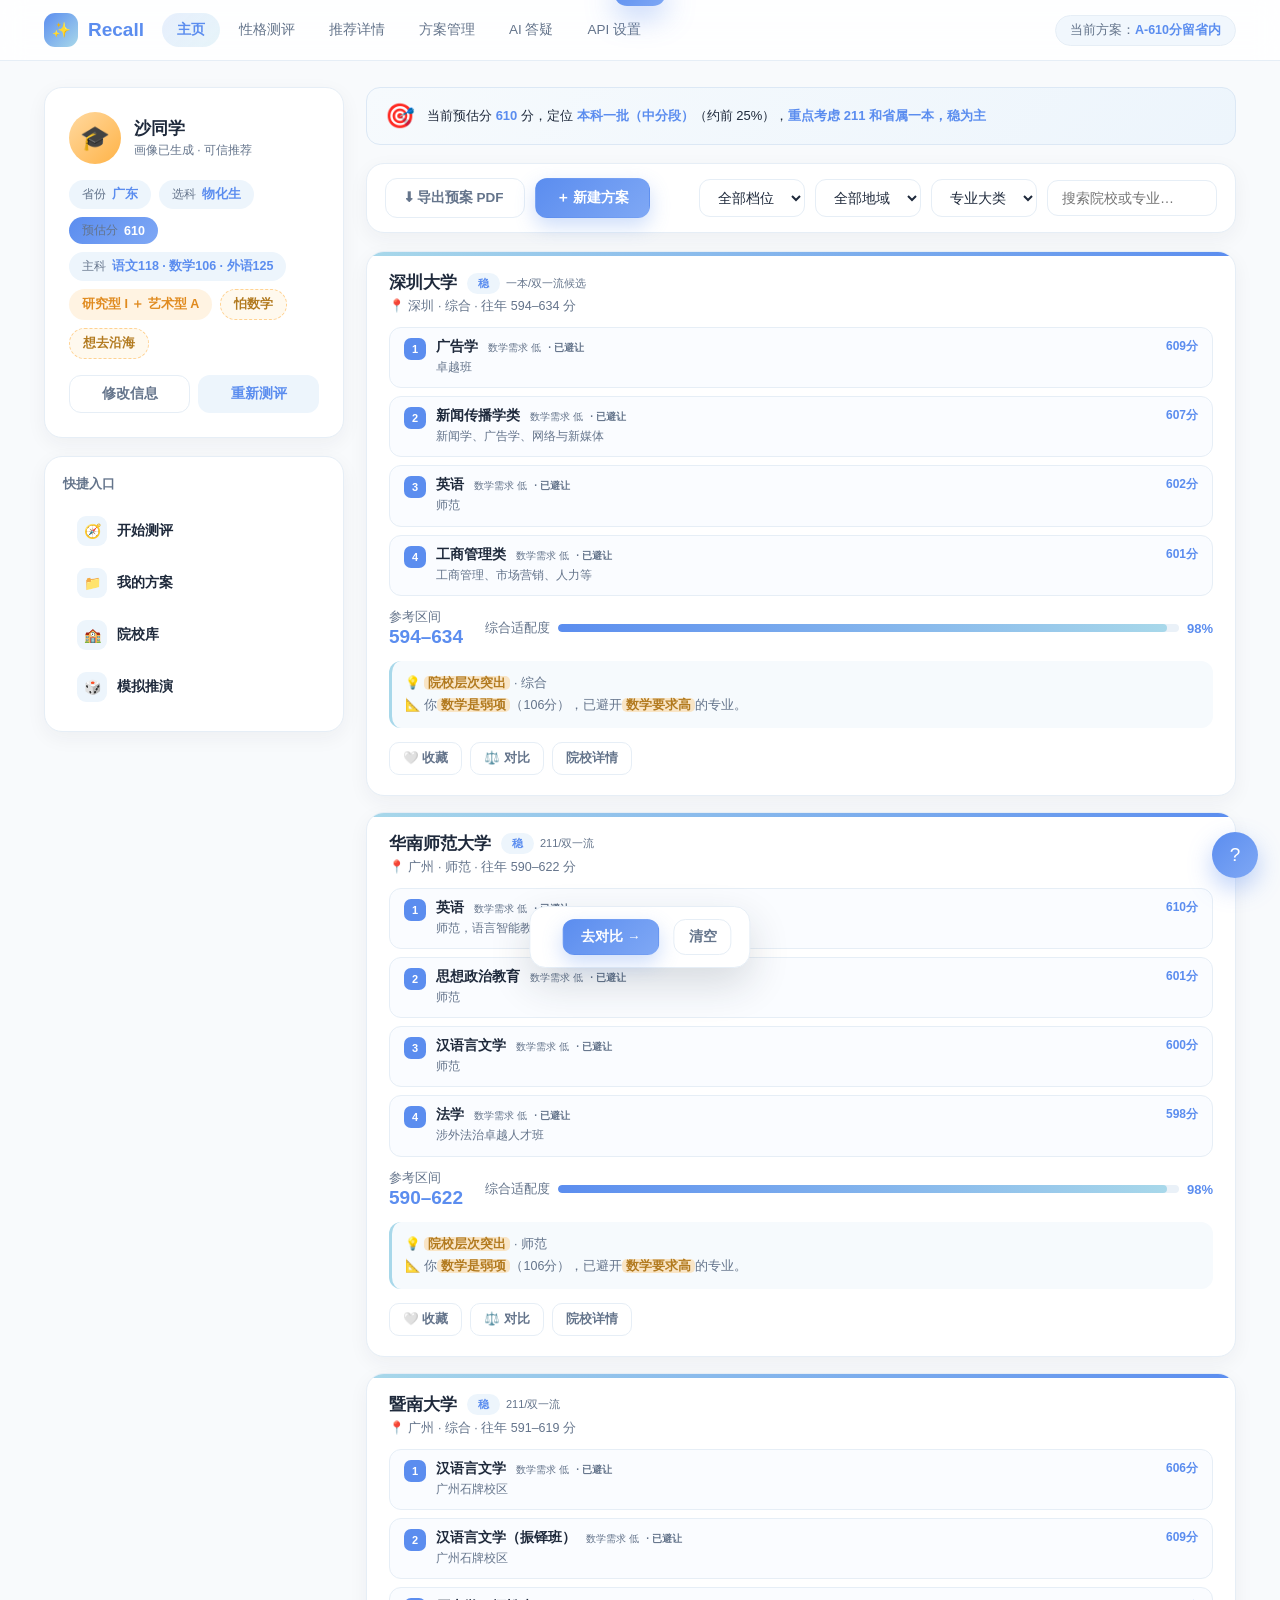
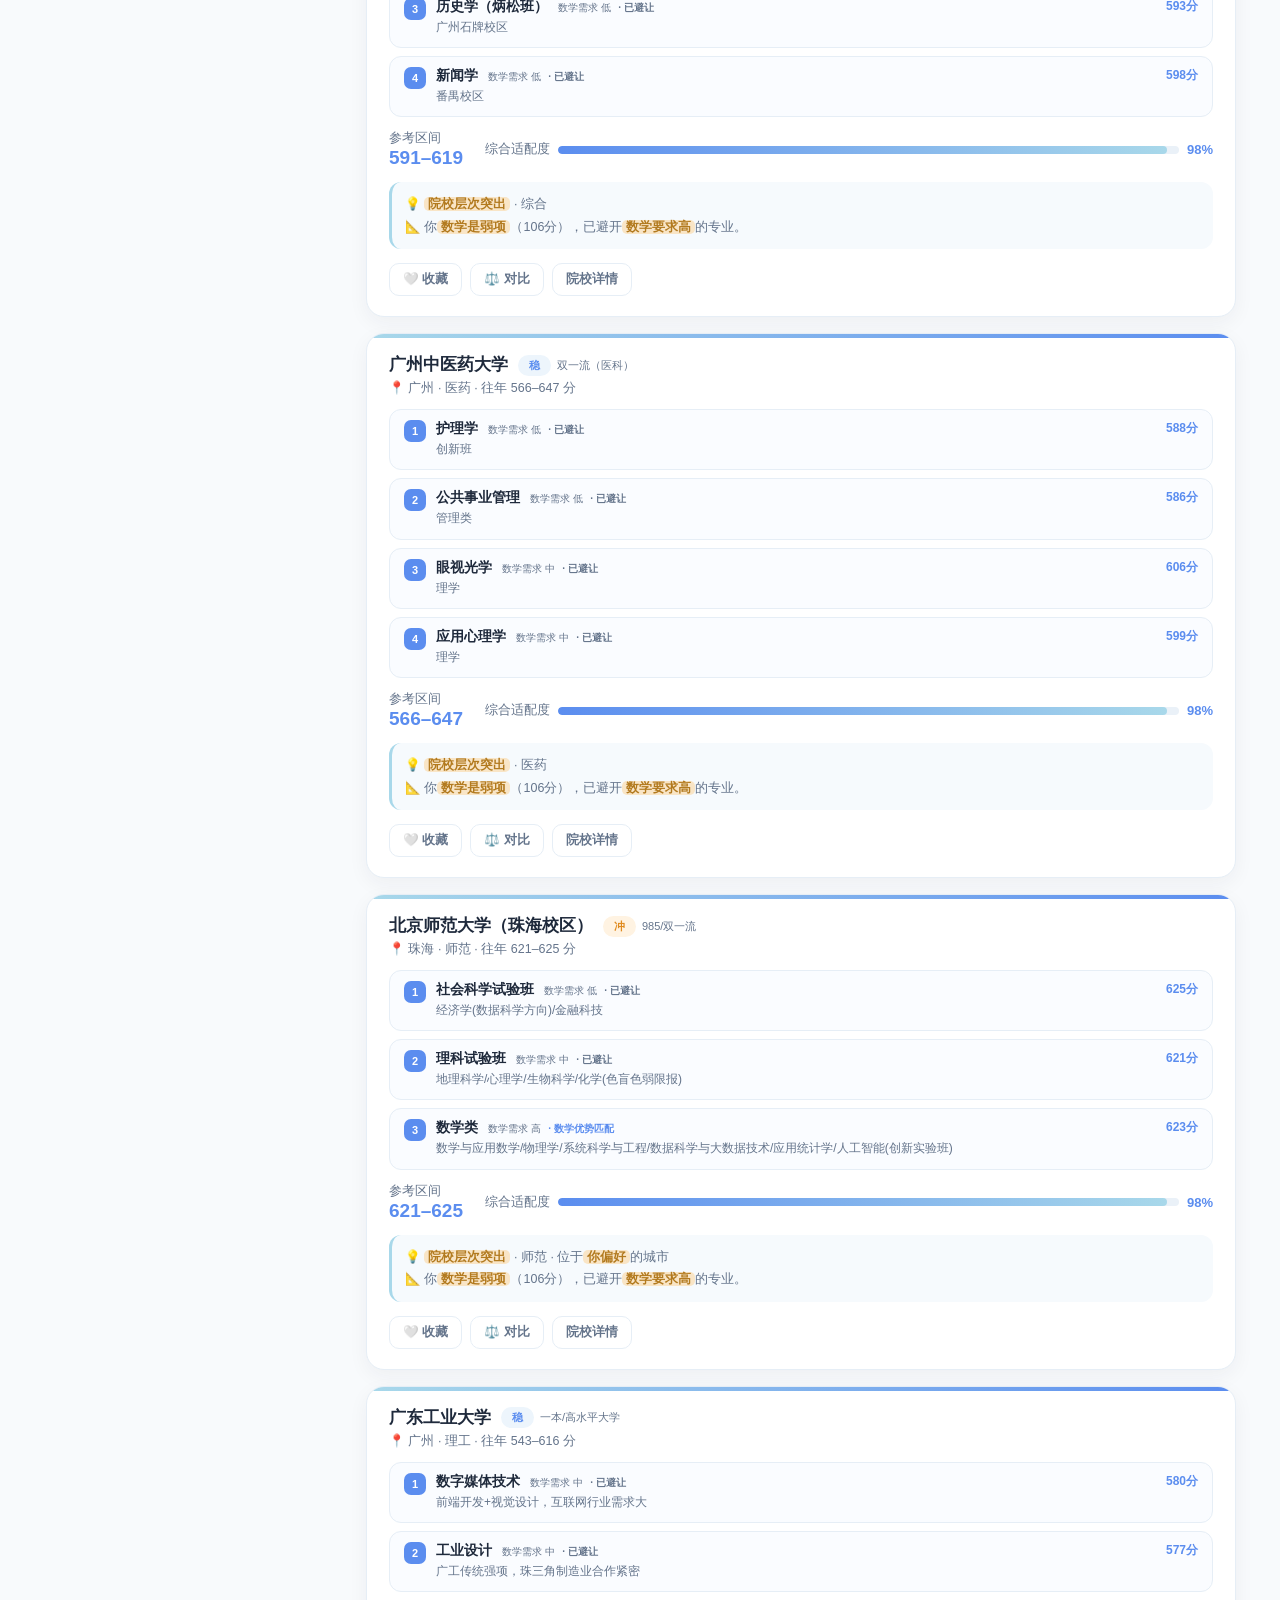
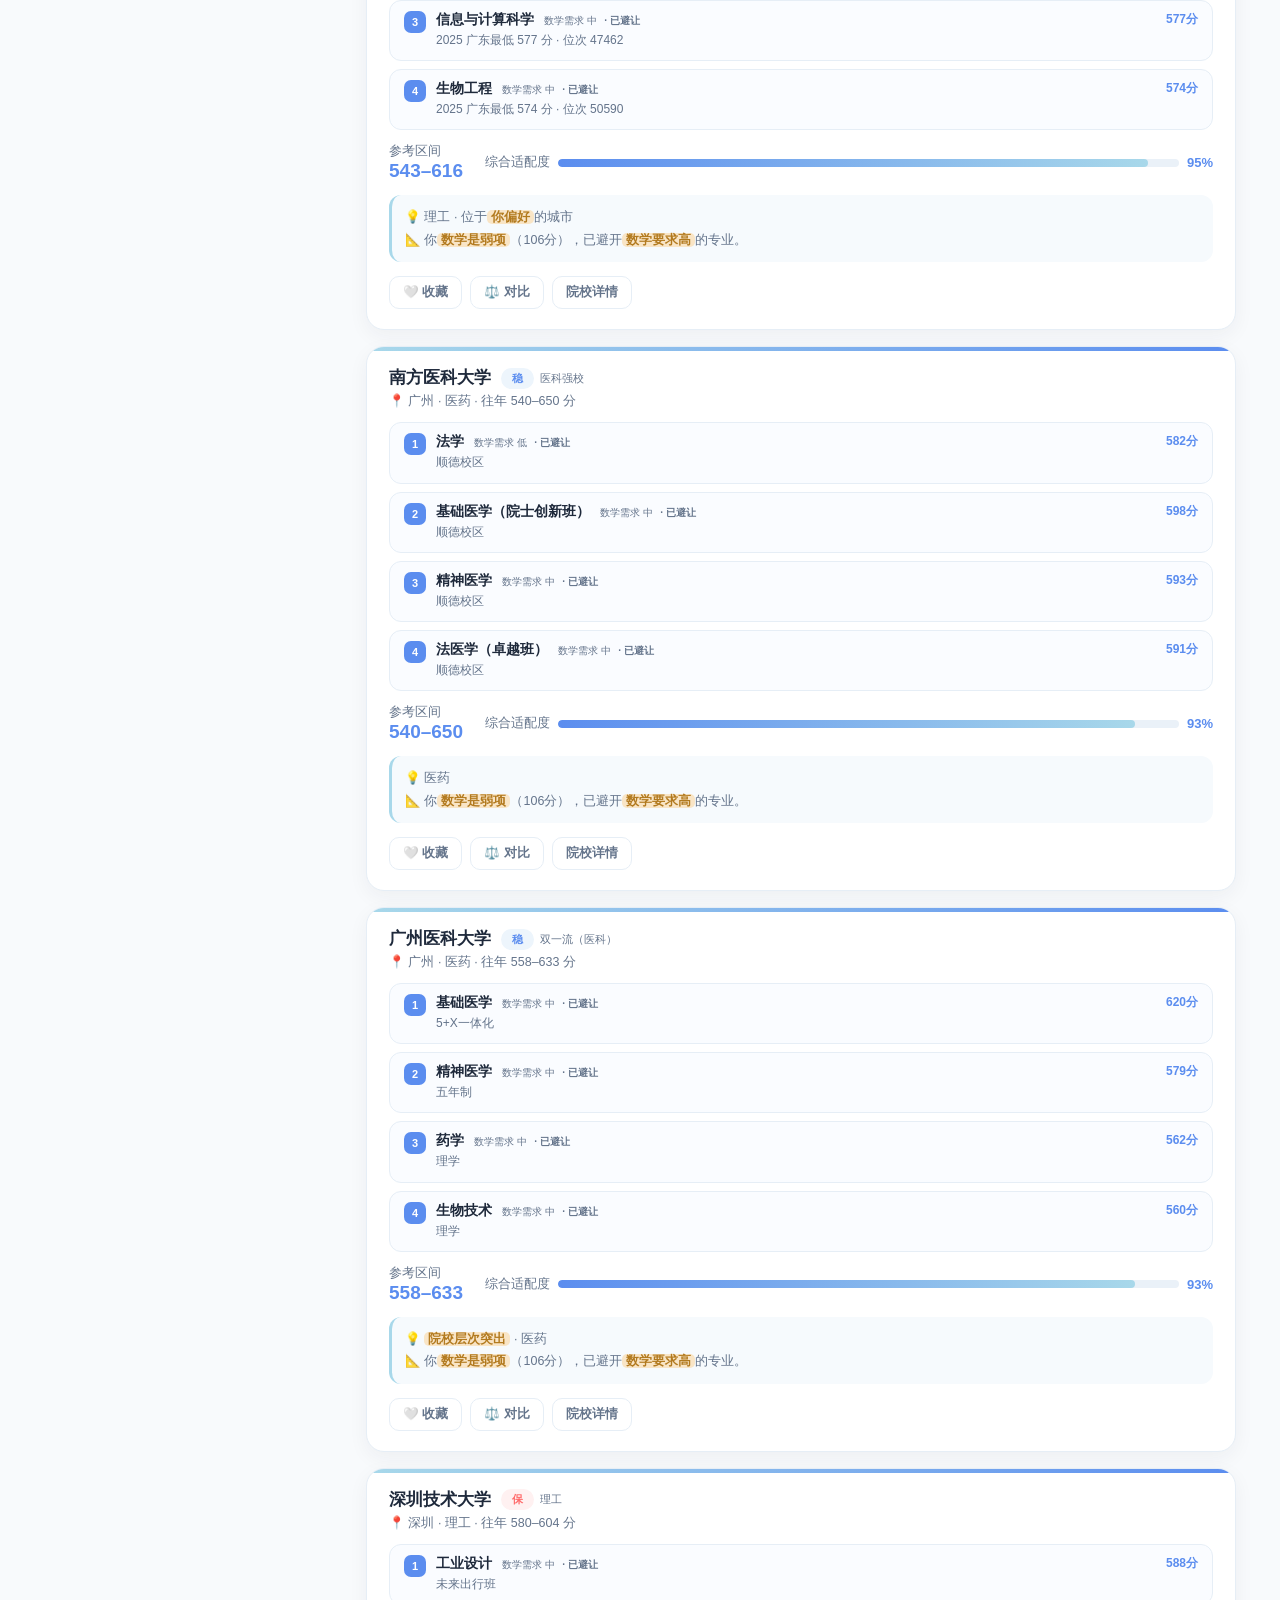
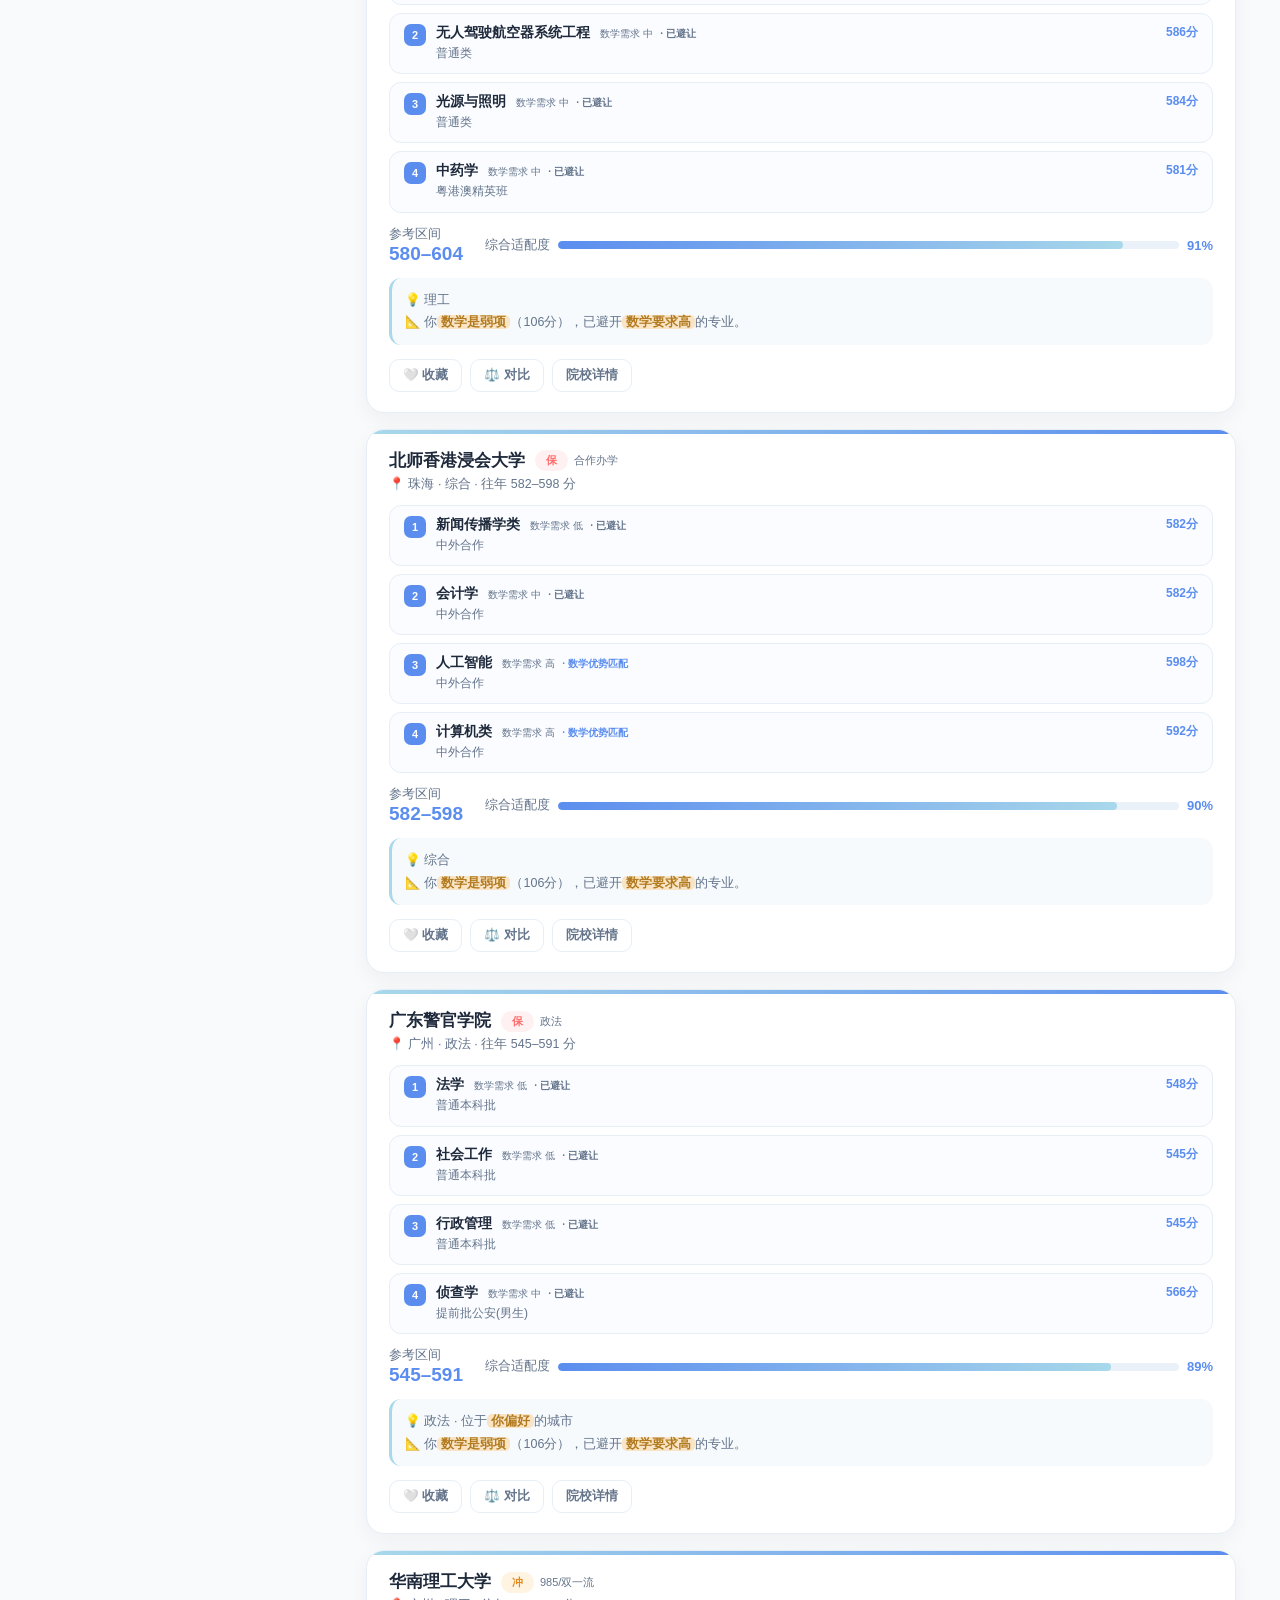
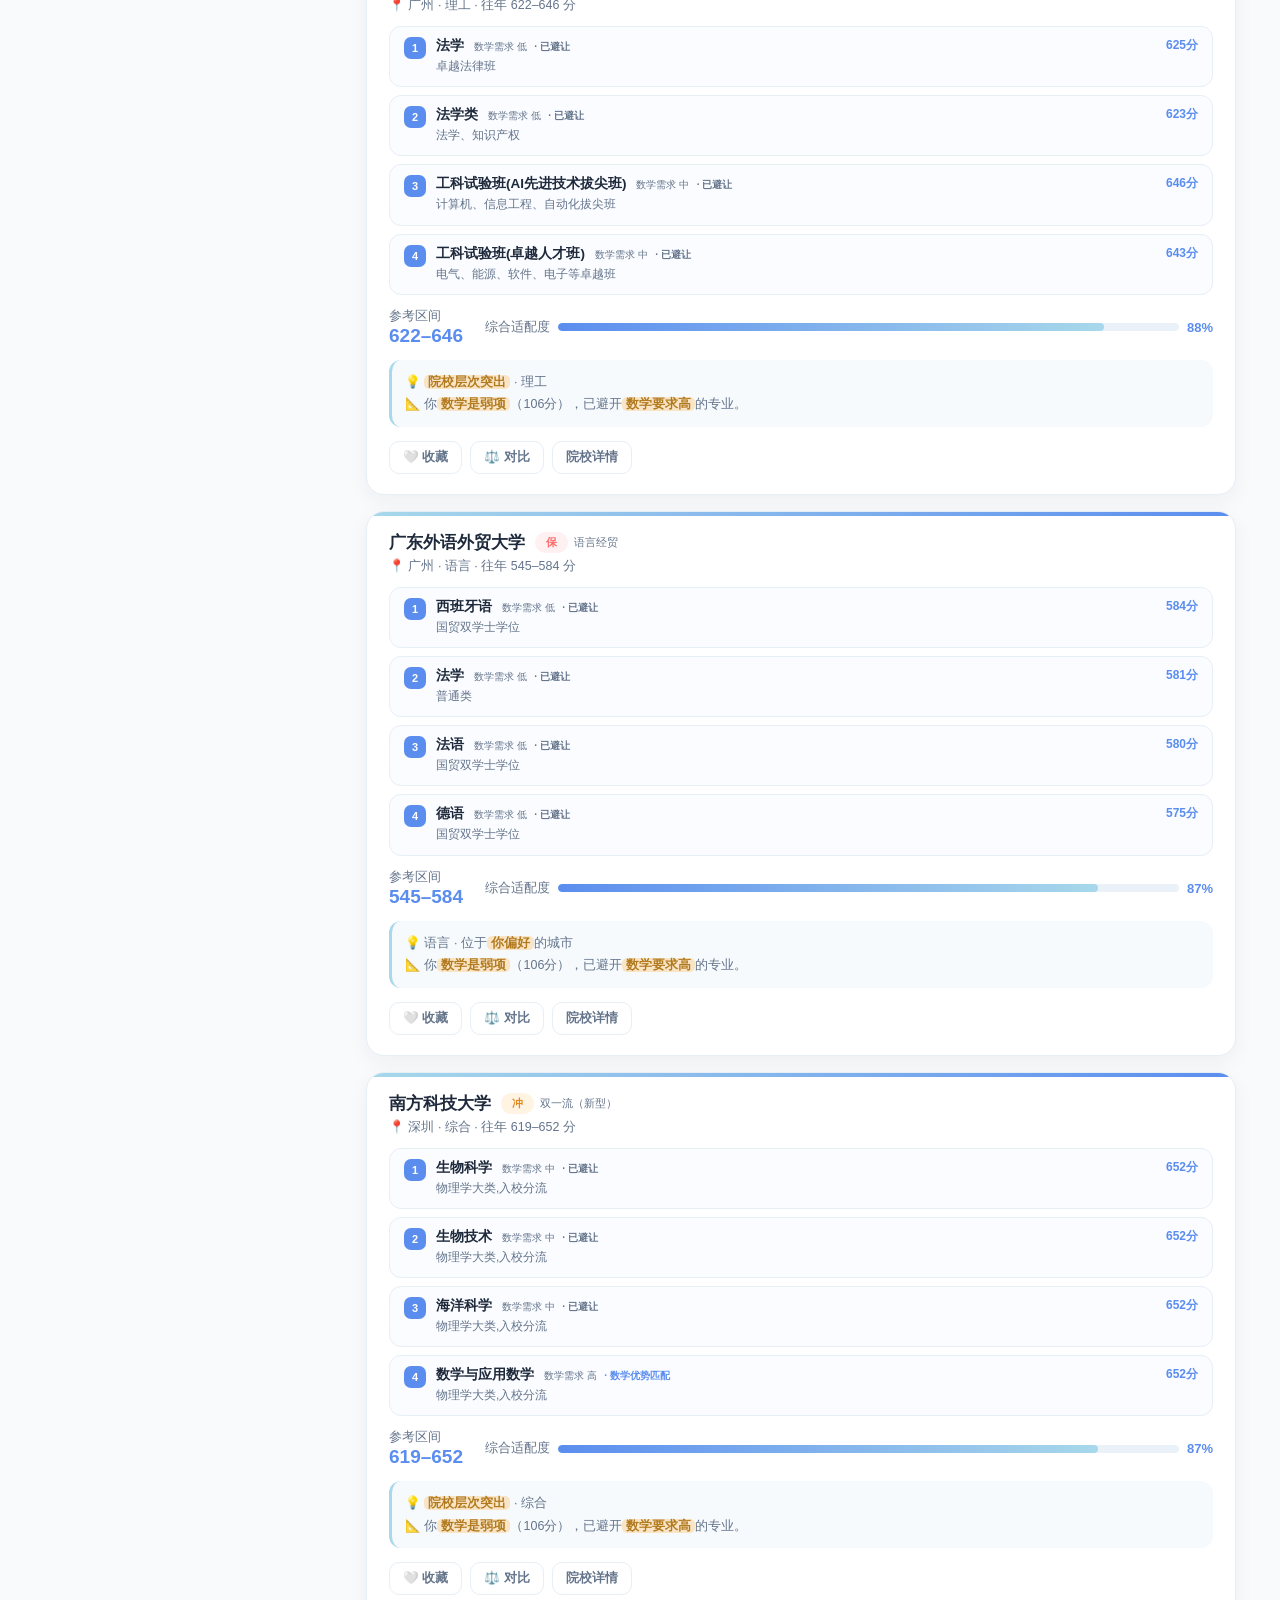
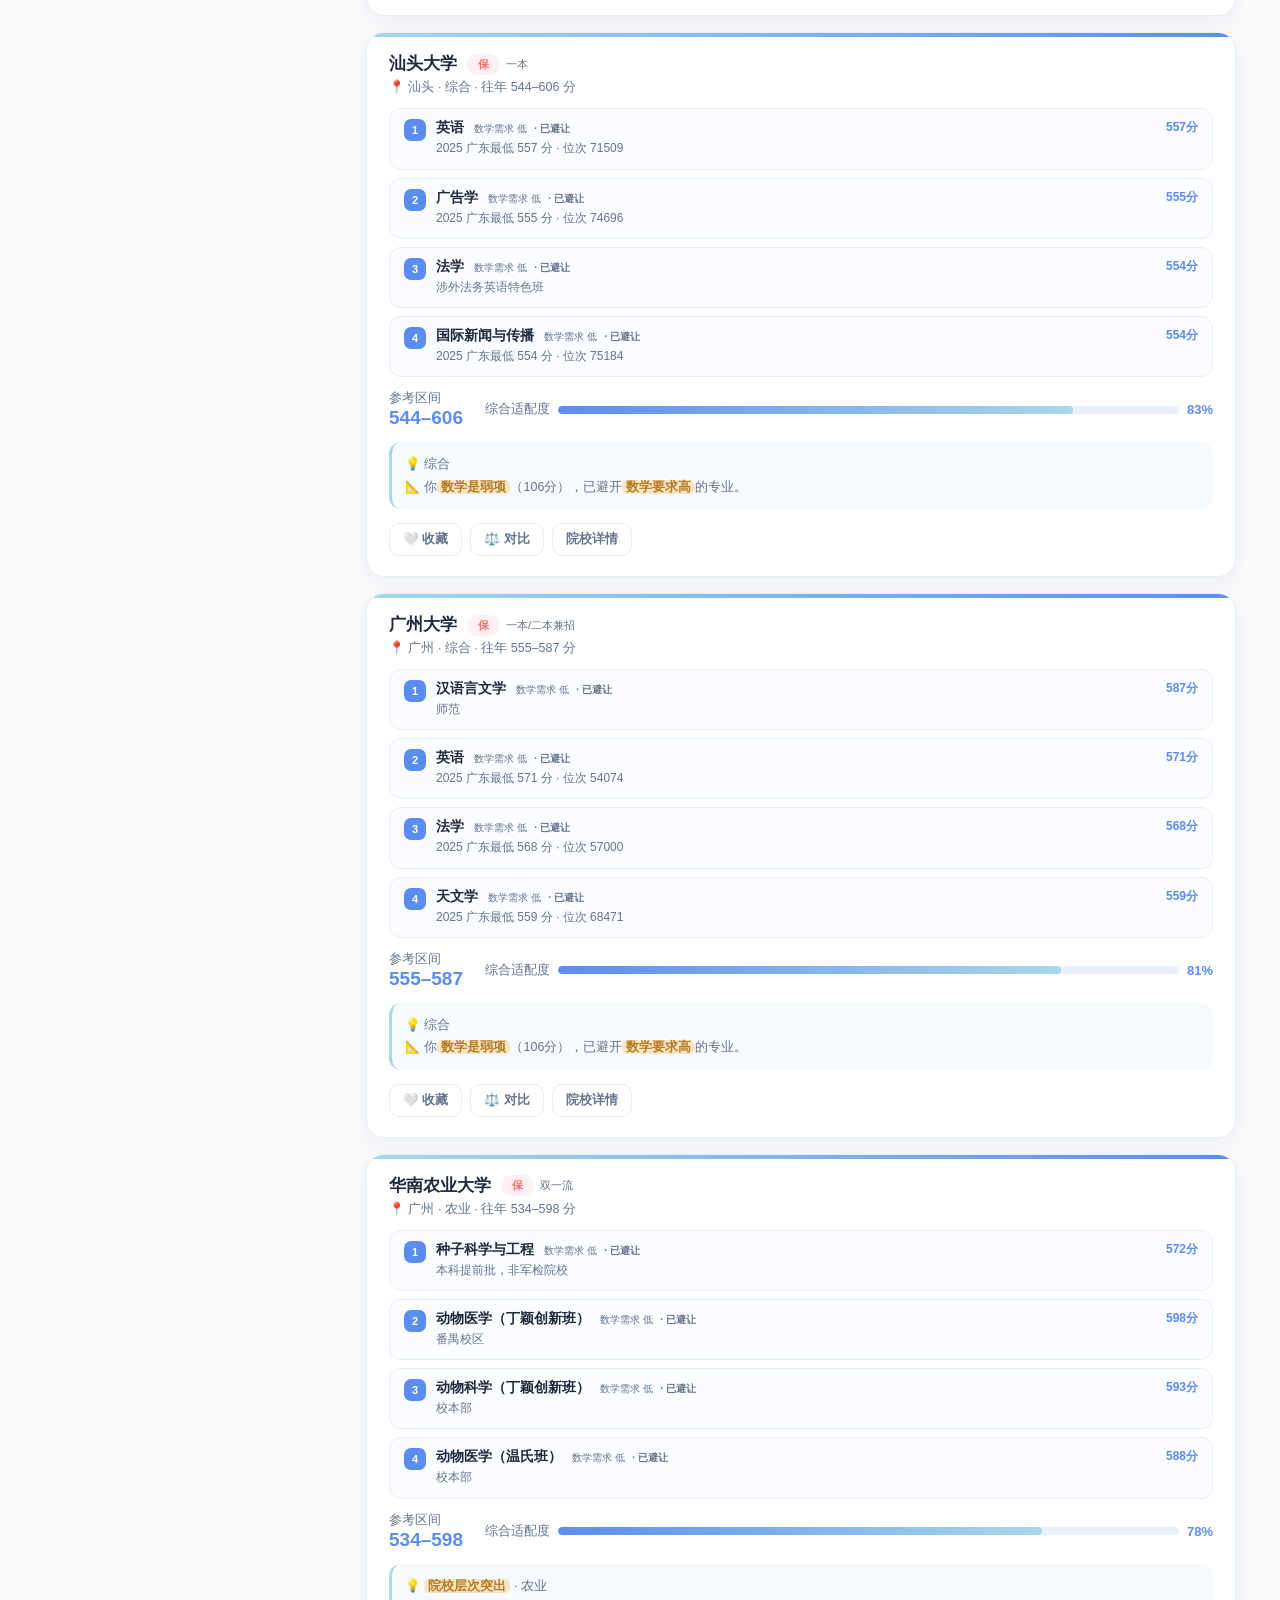
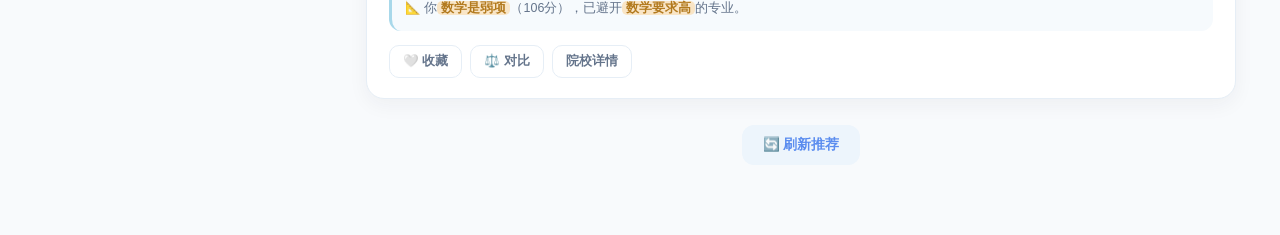
==== commit 97020fcb: "fix(主页): 偏好优先于成绩 + 增加城市偏好匹配 用户反馈: prefs='喜欢数学,想去大城市', 数学 100/150 - 修复前: 数学 67% < 0.75 → attitude=wea" ====
--- a/Recall_主页.html
+++ b/Recall_主页.html
@@ -29181,23 +29181,32 @@
 }
 
 // 解析用户对数学的态度（偏好 + 成绩综合）
+// 关键：用户明确说"喜欢/怕"时优先尊重主观偏好，成绩仅在偏好不明确时作为信号
 function getMathAttitude(){
   const prefs = userProfile.prefs.join('，');
   const subj = userProfile.subjects || {};
   const mathScore = subj['数学'] || 0;
   const mathRatio = mathScore / 150;
 
-  let attitude = 'neutral';
-  if(/喜欢数学|擅长数学|数学好|爱数学|数学不错|数学强|数学优异/.test(prefs)) attitude = 'love';
-  else if(/怕数学|讨厌数学|数学差|数学不好|不想碰数学|数学弱/.test(prefs)) attitude = 'hate';
+  // 第一步：解析用户明确表达的主观偏好
+  const loveMatch = /喜欢数学|擅长数学|数学好|爱数学|数学不错|数学强|数学优异|想学数学|对数学/.test(prefs);
+  const hateMatch = /怕数学|讨厌数学|数学差|数学不好|不想碰数学|数学弱|不擅长数学/.test(prefs);
 
-  // 成绩信号优先（分数不会骗人）
-  if(mathScore > 0){
-    if(mathRatio >= 0.82) attitude = 'love';         // 数学成绩高 → 数学优势
-    else if(mathRatio <= 0.65) attitude = 'hate';     // 60% (90/150) 视为数学弱项（阈值 0.55→0.65）
-    else if(mathRatio < 0.75) attitude = 'weak';      // 中等偏下算偏弱（应用部分降权）
+  let attitude;
+  if(loveMatch) attitude = 'love';
+  else if(hateMatch) attitude = 'hate';
+  else {
+    // 偏好不明确时，按成绩信号判定
+    if(mathScore > 0){
+      if(mathRatio >= 0.82) attitude = 'love';
+      else if(mathRatio <= 0.65) attitude = 'hate';
+      else if(mathRatio < 0.75) attitude = 'weak';
+      else attitude = 'neutral';
+    } else {
+      attitude = 'neutral';
+    }
   }
-  return {attitude, mathScore, mathRatio};
+  return {attitude, mathScore, mathRatio, loveMatch, hateMatch};
 }
 
 /* ================================================================
@@ -29205,18 +29214,19 @@
    ================================================================ */
 // 偏好/性格 → 专业类别关键词映射
 const PREF_CATEGORY = {
+  math:   {kw:/喜欢数学|想学数学|擅长数学|对数学|爱数学/,           cat:/数学|应用数学|统计学|数据科学|数据计算|精算|金融工程|信息与计算科学|计算数学|数理|金融数学/},
+  sci:    {kw:/科研|研究|实验|理论|数理化|想搞科研|学术/,           cat:/数学|物理|化学|生物|医学|药学|临床|口腔|护理|医学影像|应用化学|应用物理|应用数学|统计学|材料/},
+  eng:    {kw:/工科|技术|工程|编程|代码|程序|机械|电子|制造|建造|理工/, cat:/工程|机械|电子|自动化|电气|计算机|软件|材料|土木|建筑|化学工程|光电|通信|网络|人工智能|智能|机器人|物联网|数据/},
+  biz:    {kw:/经济|管理|商|金融|会计|营销|贸易|创业|商业/,         cat:/经济|管理|金融|会计|市场营销|国际经济|贸易|电子商务|工商|财务管理/},
   human:  {kw:/哲学|文学|历史|中文|教育|心理|社会|思想|文化|阅读|写作/, cat:/哲学|汉语言|历史|文学|教育|心理学|社会学|思想政治|英语|新闻/},
   art:    {kw:/艺术|设计|音乐|美术|绘画|影视|摄影|动画|创作/,         cat:/艺术|设计|动画|绘画|音乐|美术|广播电视|播音|表演/},
-  biz:    {kw:/经济|管理|商|金融|会计|营销|贸易|创业|管理|商业/,     cat:/经济|管理|金融|会计|市场营销|国际经济|贸易|电子商务|工商|财务管理/},
-  eng:    {kw:/工科|技术|工程|编程|代码|程序|机械|电子|制造|建造/,   cat:/工程|机械|电子|自动化|电气|计算机|软件|材料|土木|建筑|化学工程/},
-  sci:    {kw:/科研|研究|实验|理论|数理化|生物|医学|药|医|化学/,     cat:/数学|物理|化学|生物|医学|药学|临床|口腔|护理|医学影像/},
   lang:   {kw:/语言|外语|英语|日语|法语|翻译|对外/,                   cat:/英语|日语|法语|翻译|商务英语|汉语国际教育/},
   teach:  {kw:/老师|教师|师范|当老师|教书|育人/,                     cat:/师范|教育|学前教育|小学教育/},
   law:    {kw:/法律|法学|律师|司法|政法/,                            cat:/法学|法律|知识产权|政治学/},
 };
 const PERSONA_CATEGORY = {
   R:/机械|工程|土木|材料|自动化|电气|农学|林学|采矿/,
-  I:/数学|物理|化学|生物|医学|药学|心理学|研究/,
+  I:/数学|物理|化学|生物|医学|药学|心理学|研究|统计/,
   A:/艺术|设计|动画|绘画|音乐|美术|广播电视|播音|表演|文学/,
   S:/教育|社会|心理|护理|医学|公共|政治/,
   E:/工商|管理|市场营销|金融|电子商务|国际经济|贸易/,
@@ -29224,6 +29234,18 @@
 };
 // 主流地域排除
 const EXCLUDE_REGIONS = { '东北':/辽宁|吉林|黑龙江|东北/ };
+
+// 城市偏好 → 城市集合
+const CITY_RANK = {
+  'bigcity':  ['北京','上海','广州','深圳','成都','杭州','武汉','南京','西安','重庆','天津','苏州'],
+  'coastal':  ['广东','江苏','浙江','福建','山东','上海','北京','天津','海南','广西'],
+  'tier2':    ['成都','杭州','重庆','武汉','西安','南京','天津','郑州','长沙','东莞','宁波','佛山','合肥','青岛','沈阳','济南'],
+};
+const CITY_PREF = [
+  {kw:/大城市|一线|北上广|北上广深|新一线|繁华|都市/, rank:'bigcity'},
+  {kw:/沿海|海边|东部|临海/,                          rank:'coastal'},
+  {kw:/省会|二线|强二线|新一线/,                       rank:'tier2'},
+];
 
 // 从 userProfile.subject 推断用户选科类型（'物理' / '历史' / '不限'）
 // 兼容全称('物理化学生物'/'历史地理政治') 与 旧格式单字简称('物化生')
@@ -29243,9 +29265,16 @@
   // 性格前 2 维 → 类别正则
   const personaCats = new Set();
   persona.slice(0,2).forEach(t=>{ const re=PERSONA_CATEGORY[t]; if(re) personaCats.add(re.source); });
+  // 偏好 → 城市集合
+  const wantCities = new Set();
+  CITY_PREF.forEach(p => { if(p.kw.test(prefs)) CITY_RANK[p.rank].forEach(c => wantCities.add(c)); });
+  // 省内偏好
+  if(/省内|家乡|本地|留在本省|不出省/.test(prefs) && userProfile.province){
+    wantCities.add(userProfile.province);
+  }
   // 地域排除
   const excludeRe = userProfile.exclude && EXCLUDE_REGIONS[userProfile.exclude];
-  return {prefCats, personaCats, excludeRe};
+  return {prefCats, personaCats, wantCities, excludeRe};
 }
 
 function getRecommendations(){
@@ -29271,6 +29300,15 @@
 
     const mid = (school.scoreRange[0] + school.scoreRange[1]) / 2;
     let fit = Math.max(60, Math.min(98, Math.round(100 - Math.abs(s - mid) / 2)));
+    // 城市偏好命中加分（用户明确想去大城市/沿海/省会）
+    let cityHit = false;
+    if(sig.wantCities.size){
+      const regionStr = (school.region||'') + (school.school||'');
+      for(const c of sig.wantCities){
+        if(regionStr.includes(c)){ cityHit = true; break; }
+      }
+      if(cityHit) fit = Math.min(98, fit + 10);
+    }
 
     let tier;
     if(s >= school.scoreRange[1] - 5) tier = '保';
@@ -29304,6 +29342,7 @@
     const whyParts = [];
     if(school.level?.includes('985')||school.level?.includes('双一流')||school.level?.includes('211')) whyParts.push('<mark>院校层次突出</mark>');
     if(school.cat) whyParts.push(school.cat);
+    if(cityHit) whyParts.push('位于<mark>你偏好</mark>的城市');
     if(wantCats.size){
       const hitMajor = majors.find(m=>{
         let hit = false;
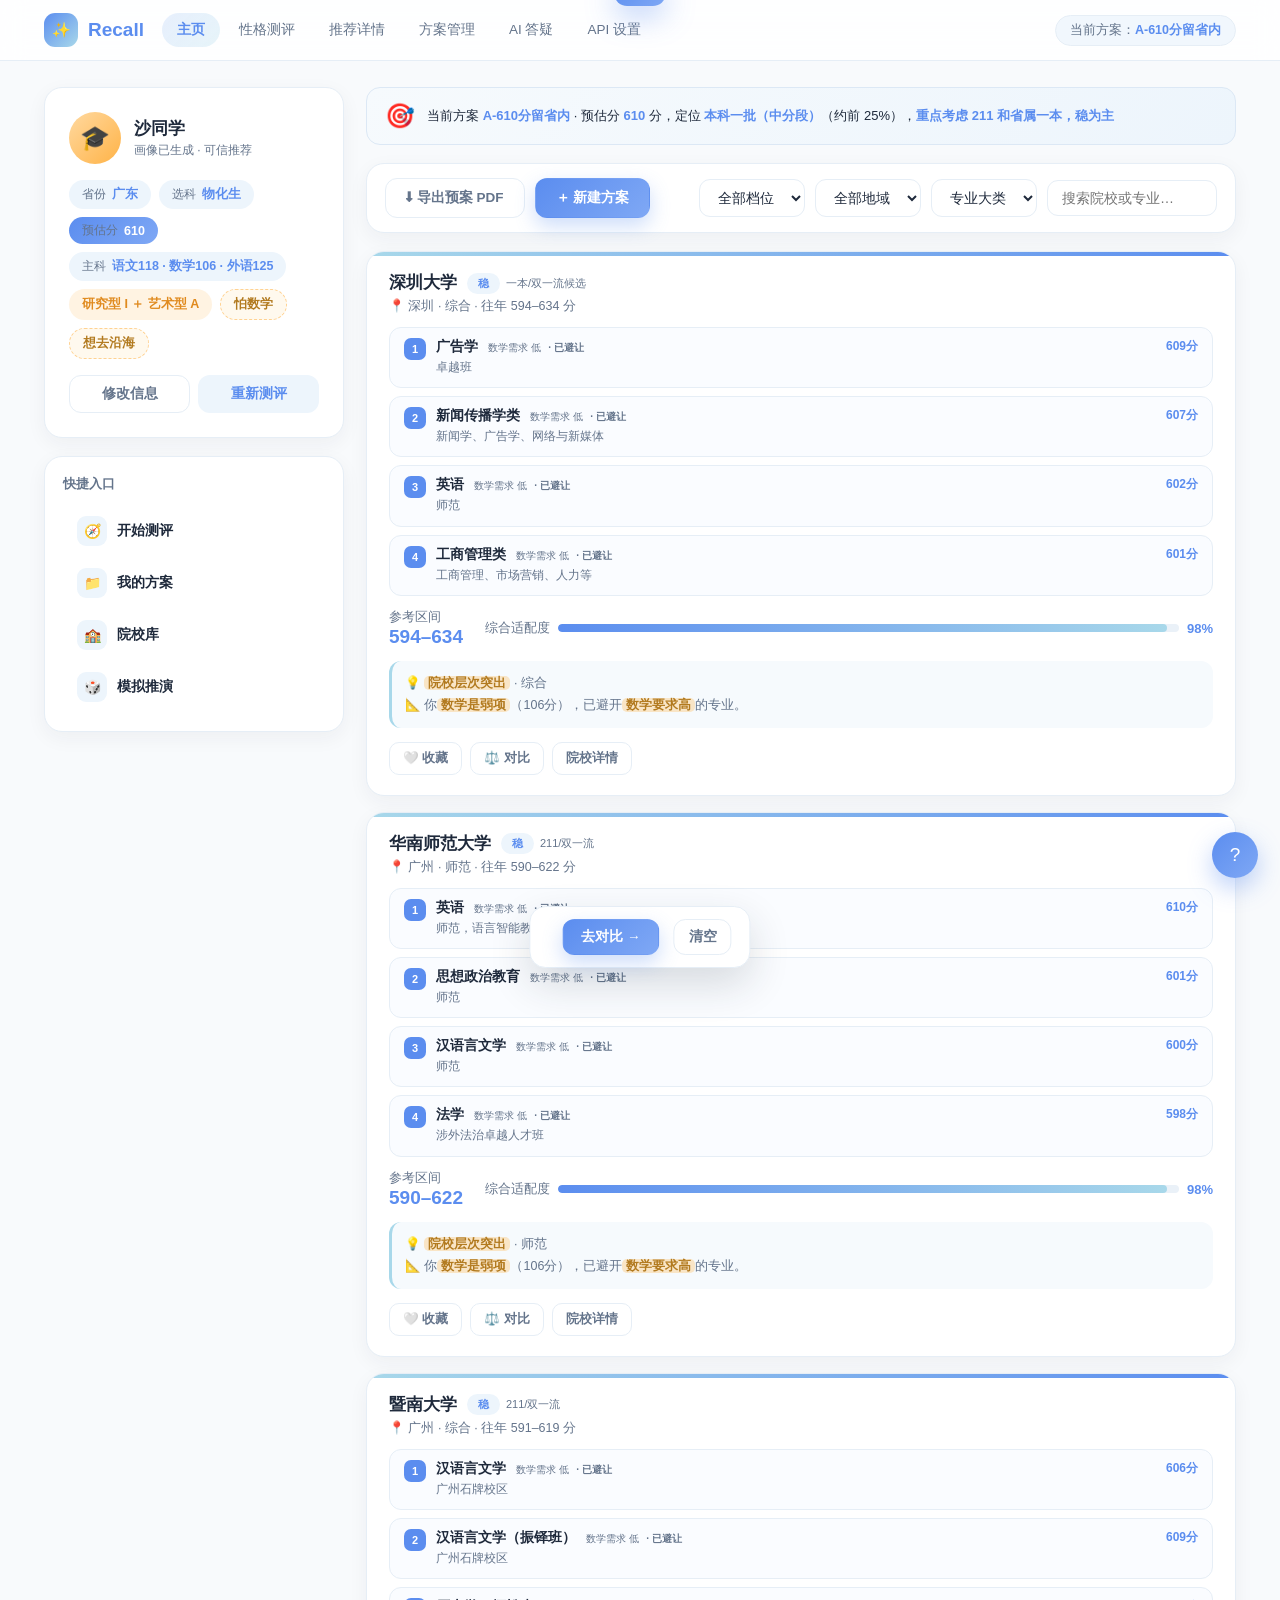
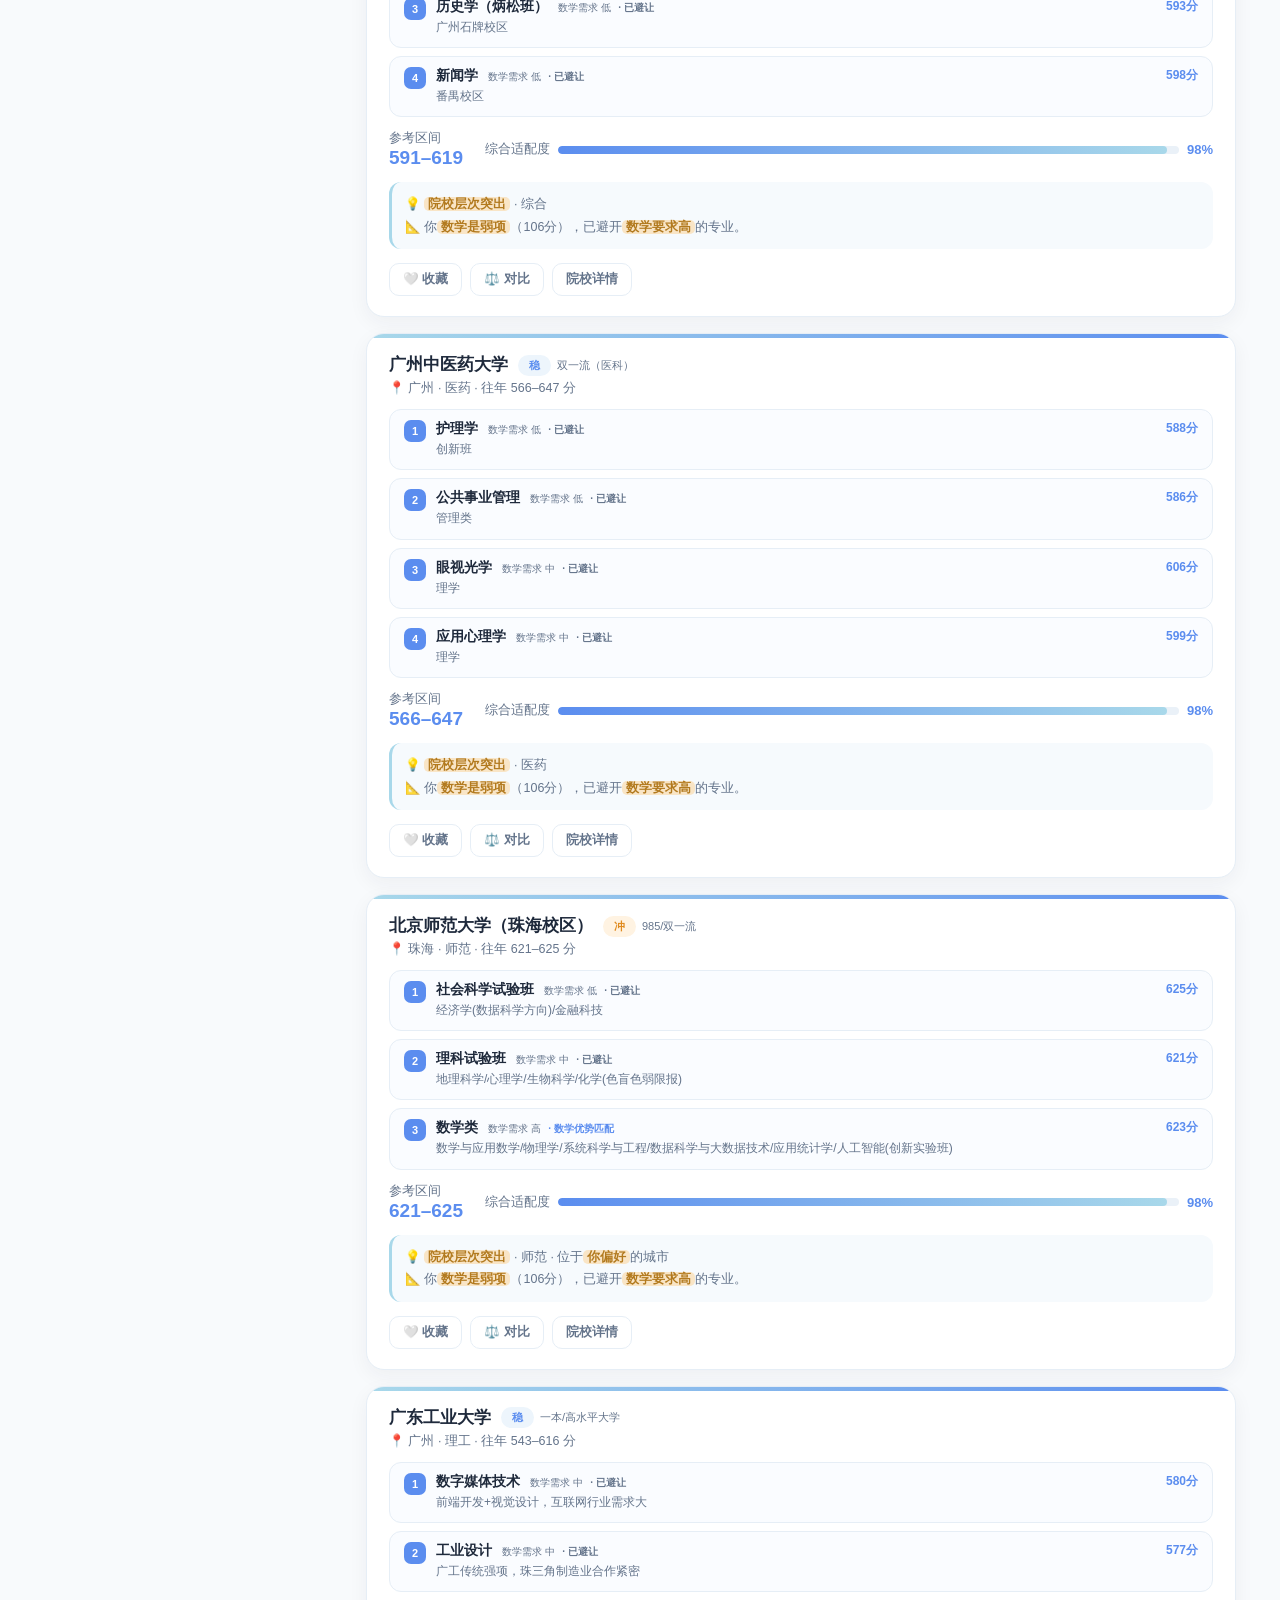
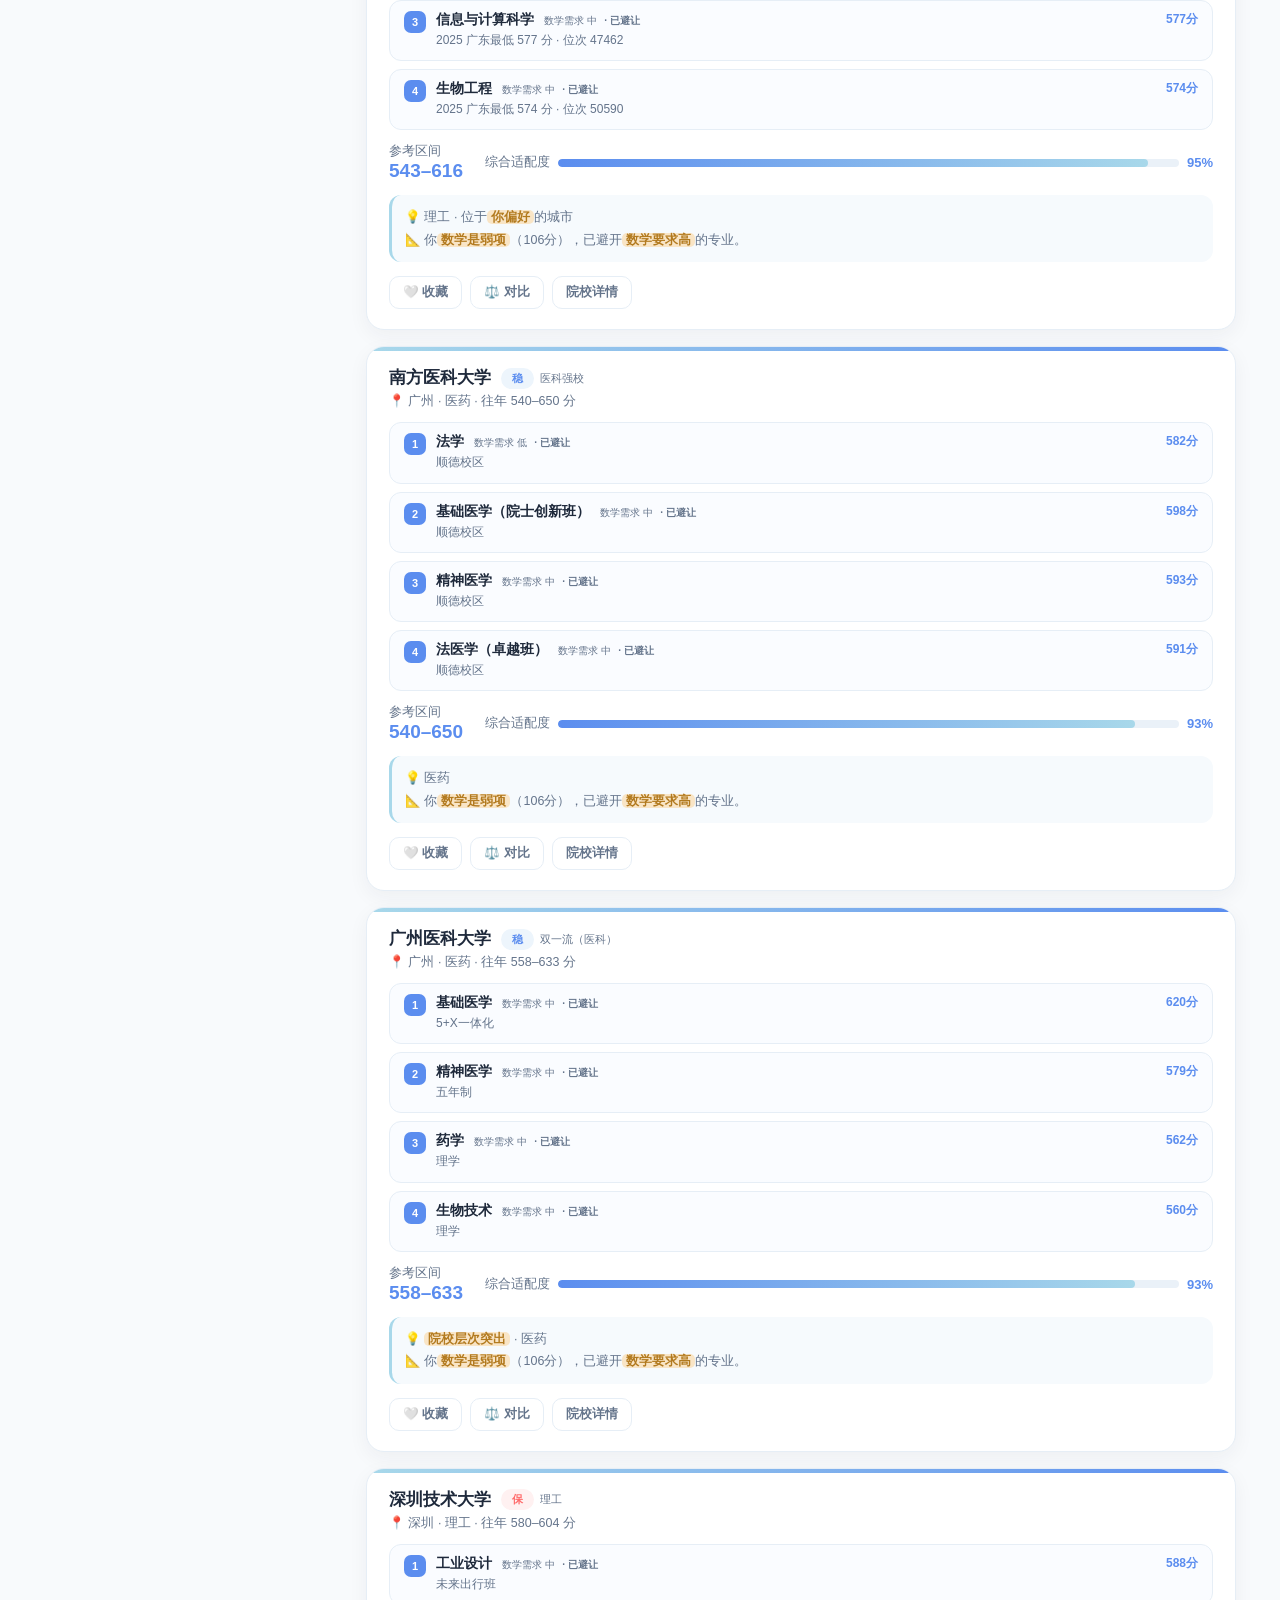
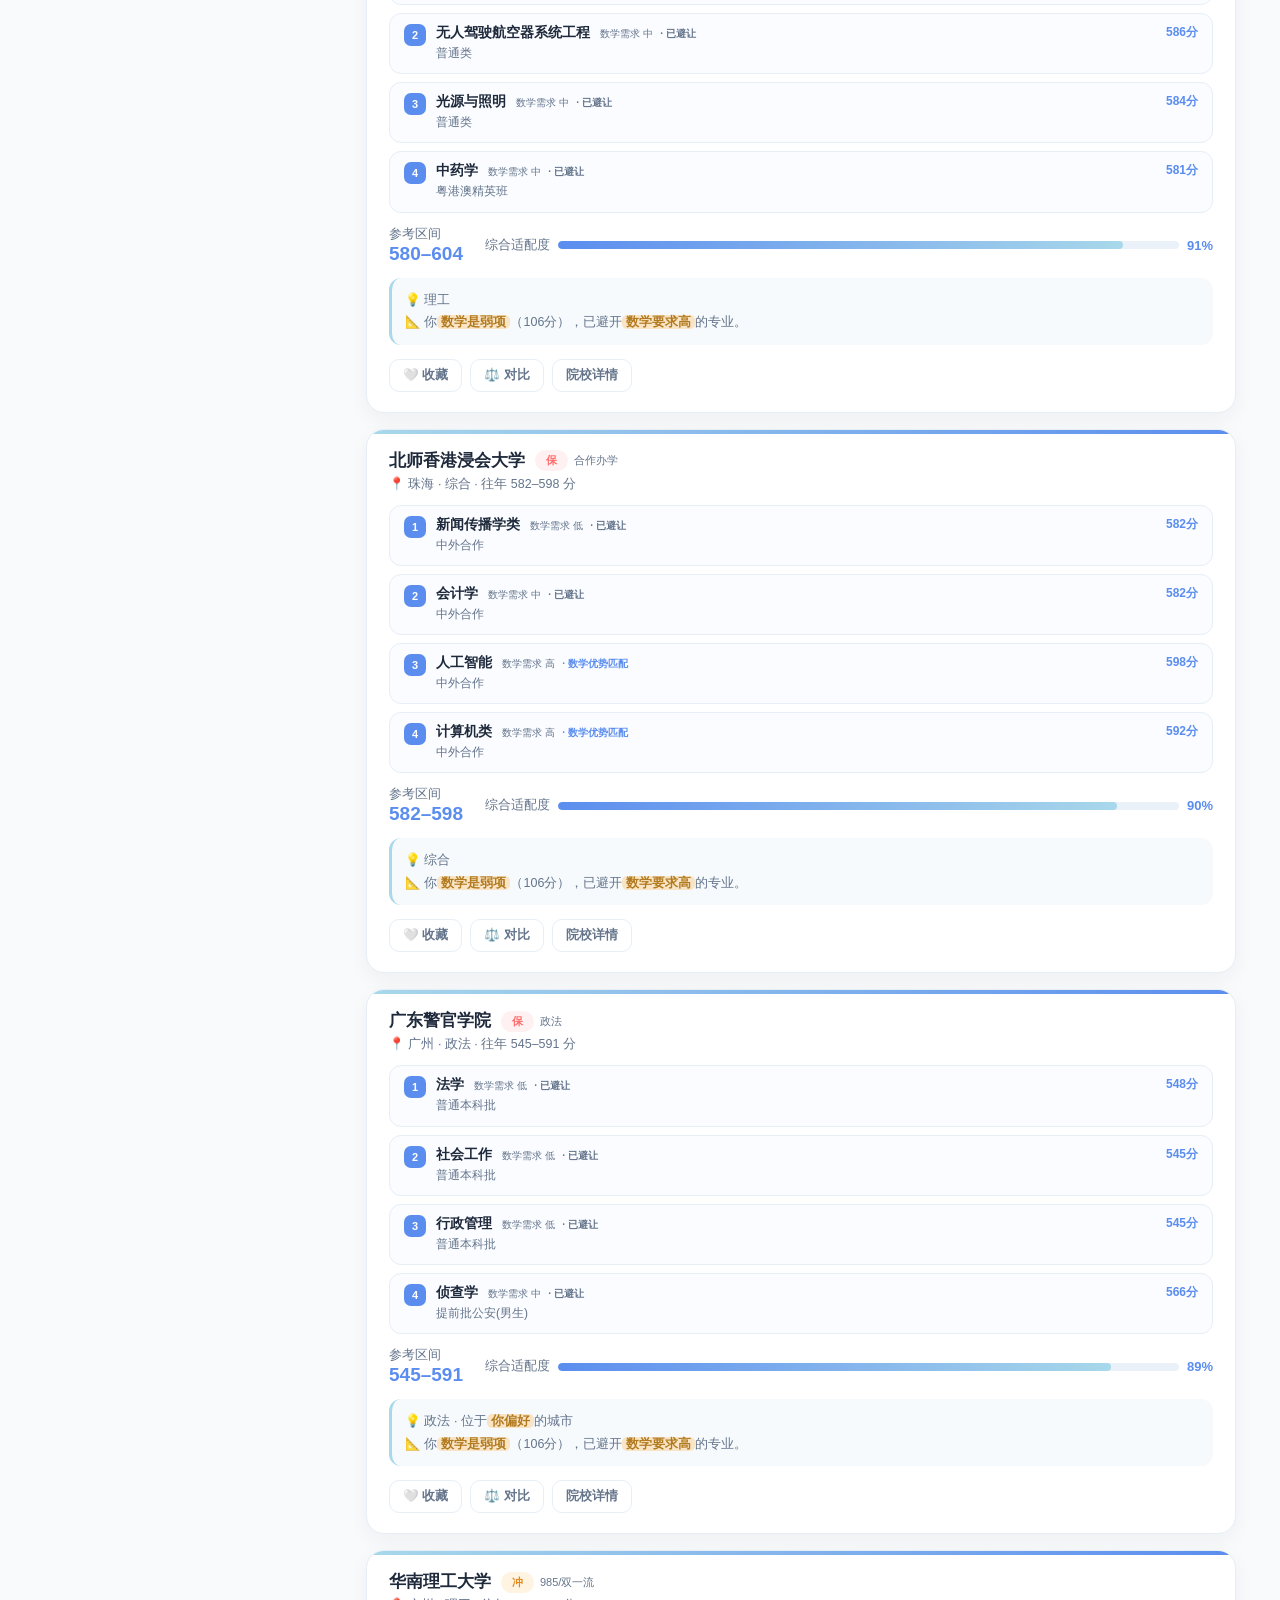
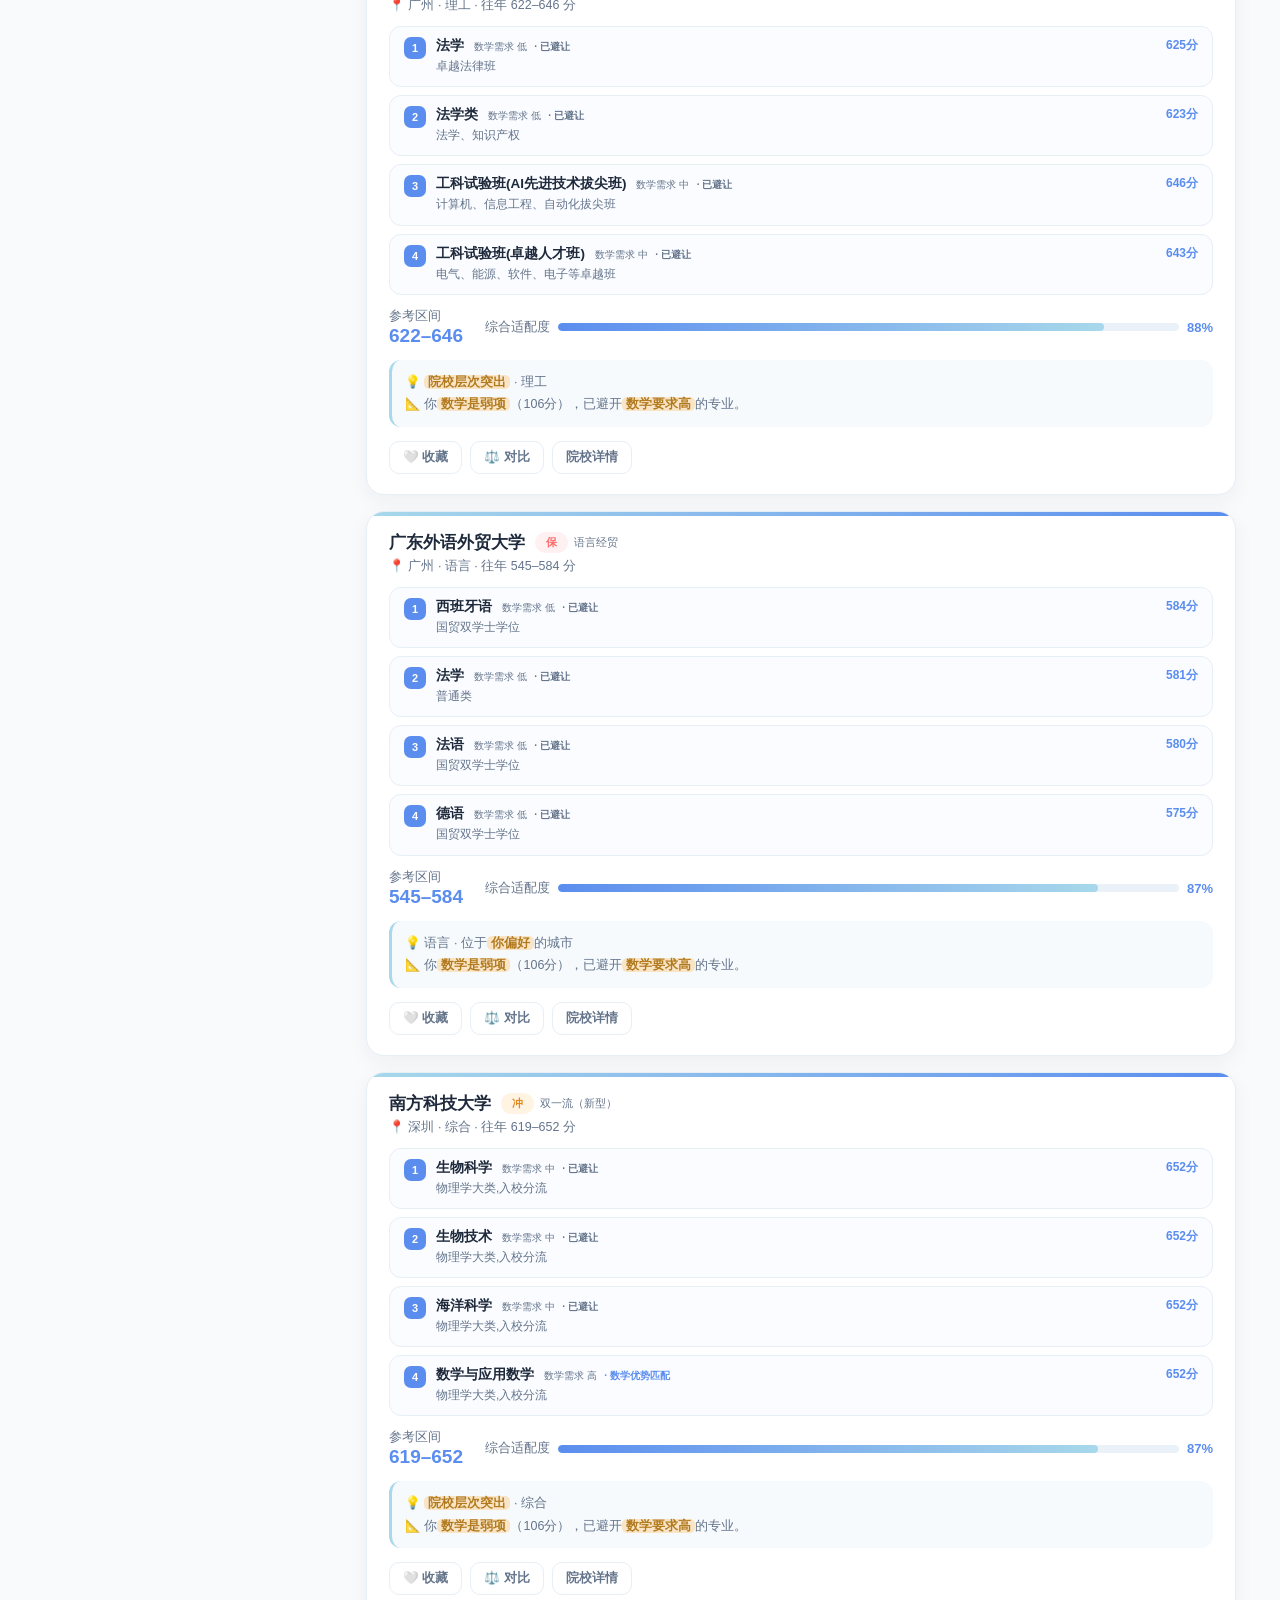
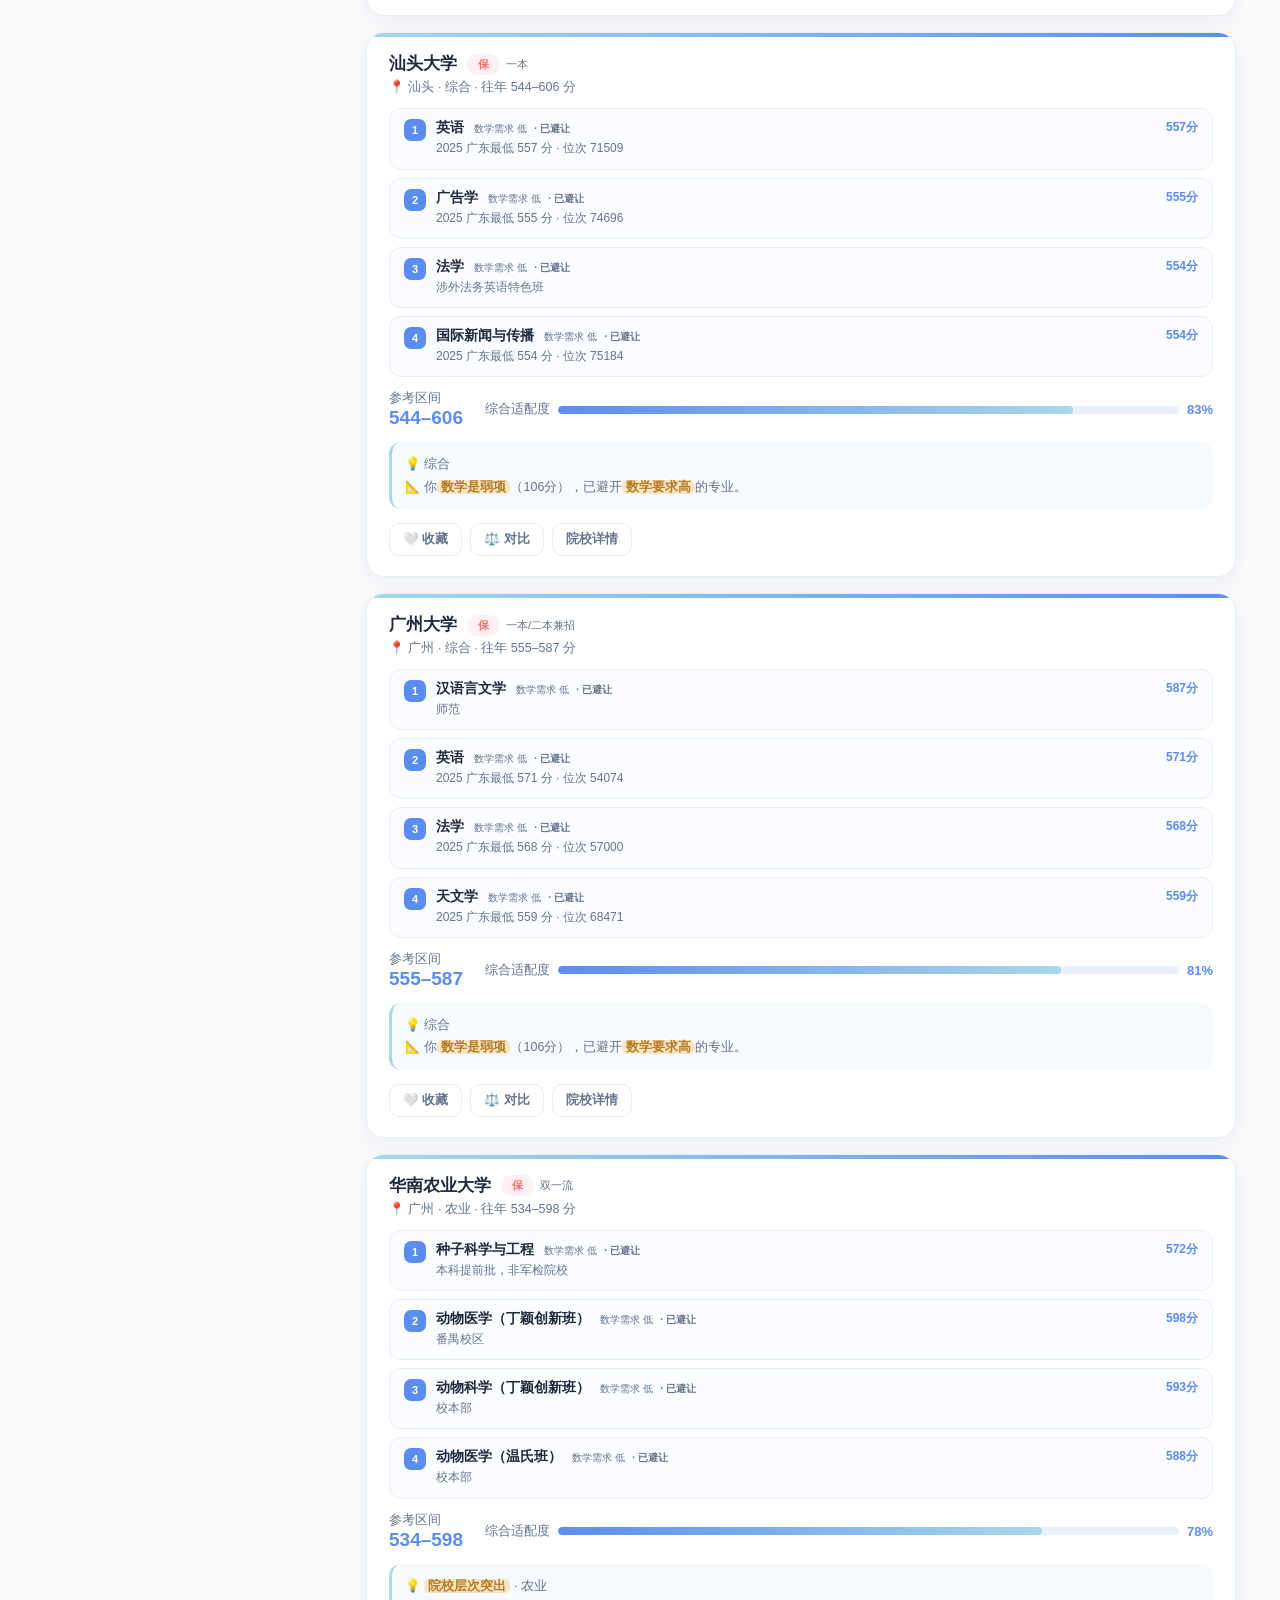
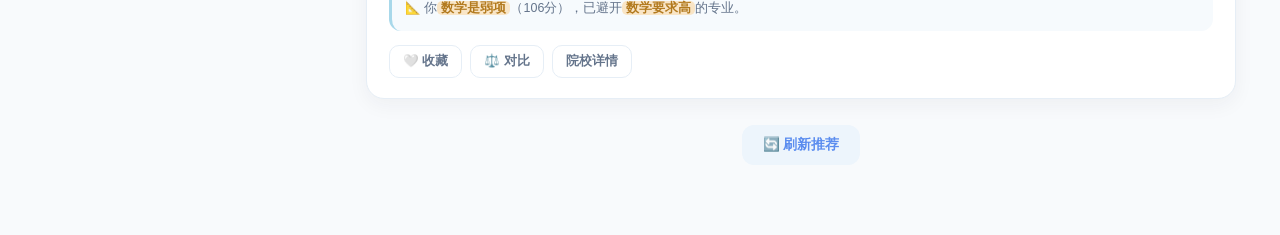
==== commit 0fa6aa81: "fix: 跨页'当前方案'分数统一为 curPlan.score 用户反馈: 方案管理显示 A-500，AI 答疑显示 A-610，主页分数不对——4 个页面分数不一致。  根因: - 主页渲染用 u" ====
--- a/Recall_主页.html
+++ b/Recall_主页.html
@@ -29278,7 +29278,7 @@
 }
 
 function getRecommendations(){
-  const s = userProfile.score;
+  const s = getCurrentScore();
   const math = getMathAttitude();
   const sig = getUserSignal();
   // 合并偏好 + 性格类别
@@ -29380,7 +29380,7 @@
 
 // 关键词搜索：全库匹配，不受分数段截断（让低分学校也能被搜到）
 function searchAllDB(kw){
-  const s = userProfile.score;
+  const s = getCurrentScore();
   const math = getMathAttitude();
   const userSubj = parseUserSubjectType(userProfile.subject);
   return SCHOOL_DB.filter(school =>
@@ -29429,8 +29429,8 @@
           未找到与「<b>${esc(kw)}</b>」匹配的学校或专业<br>
           <small>试试更短的关键词，或确认学校名称是否正确（如「嘉应学院」「韩山师范学院」）</small></div>`
       : `<div class="card empty"><div class="emoji">🌱</div>
-          在 <b>${userProfile.score}</b> 分条件下没有符合条件的推荐<br>
-          <small>试试放宽筛选条件，或点击「刷新推荐」基于最新画像重新匹配</small></div>`;
+          在当前方案 <b>${curPlan.name}</b>（<b>${getCurrentScore()}</b> 分）条件下没有符合条件的推荐<br>
+          <small>试试放宽筛选条件，或在「方案管理」切换方案 / 修改参数</small></div>`;
     return;
   }
 
@@ -29769,23 +29769,23 @@
     exclude: document.getElementById('editExclude').value,
     subjects: subjScores};
 
-  // 同步到 localStorage（方案管理页 + 刷新页面后都保持一致）
-  savePlan({name:'A-'+score+'分', score, region:'留省内'});
+  // 关键：当前方案的分数同步更新（保证 4 个页面 "当前方案" 一致）
+  curPlan = {...curPlan, score, name: 'A-'+score+'分'+(curPlan.region||'留省内')};
+  savePlan(curPlan);
   saveProfileToStorage();
 
   // 更新左侧画像卡（统一走渲染函数）
   renderProfileChips();
 
-  // 更新顶栏 + 分数提示
-  document.getElementById('planIndLabel').textContent = `A-${score}分留省内`;
+  // 顶栏 + 分数提示
+  document.getElementById('planIndLabel').textContent = curPlan.name;
   updateScoreBanner();
 
   closeEditModal();
 
   // 立刻重新渲染推荐（不延迟），同时给按钮一个反馈
-  updateScoreBanner();
   render();
-  showToast('✅ 已保存！新推荐已生成（共 '+getRecommendations().length+' 所）');
+  showToast('✅ 已保存！当前方案 '+curPlan.name+' 共 '+getRecommendations().length+' 所推荐');
 }
 
 // 成功提示
@@ -29799,14 +29799,20 @@
   _toastT = setTimeout(()=>t.classList.remove('show'), 2500);
 }
 
+// 关键：当前方案的分数才是推荐依据（不是 userProfile.score，这样方案管理改参数能即时生效）
+function getCurrentScore(){ return curPlan && curPlan.score ? curPlan.score : (userProfile.score || 610); }
+
 function updateScoreBanner(){
-  const st = getScoreTier(userProfile.score);
+  const score = getCurrentScore();
+  const st = getScoreTier(score);
   document.getElementById('scoreBannerText').innerHTML =
-    `当前预估分 <b>${userProfile.score}</b> 分，定位 <b>${st.tier}</b>（约${st.pct}），<b>${st.hint}</b>`;
+    `当前方案 <b>${curPlan.name}</b> · 预估分 <b>${score}</b> 分，定位 <b>${st.tier}</b>（约${st.pct}），<b>${st.hint}</b>`;
 }
 
-// 初始化
 document.getElementById('planIndLabel').textContent = curPlan.name;
+renderProfileChips();
+updateScoreBanner();
+render();
 renderProfileChips();
 updateScoreBanner();
 render();
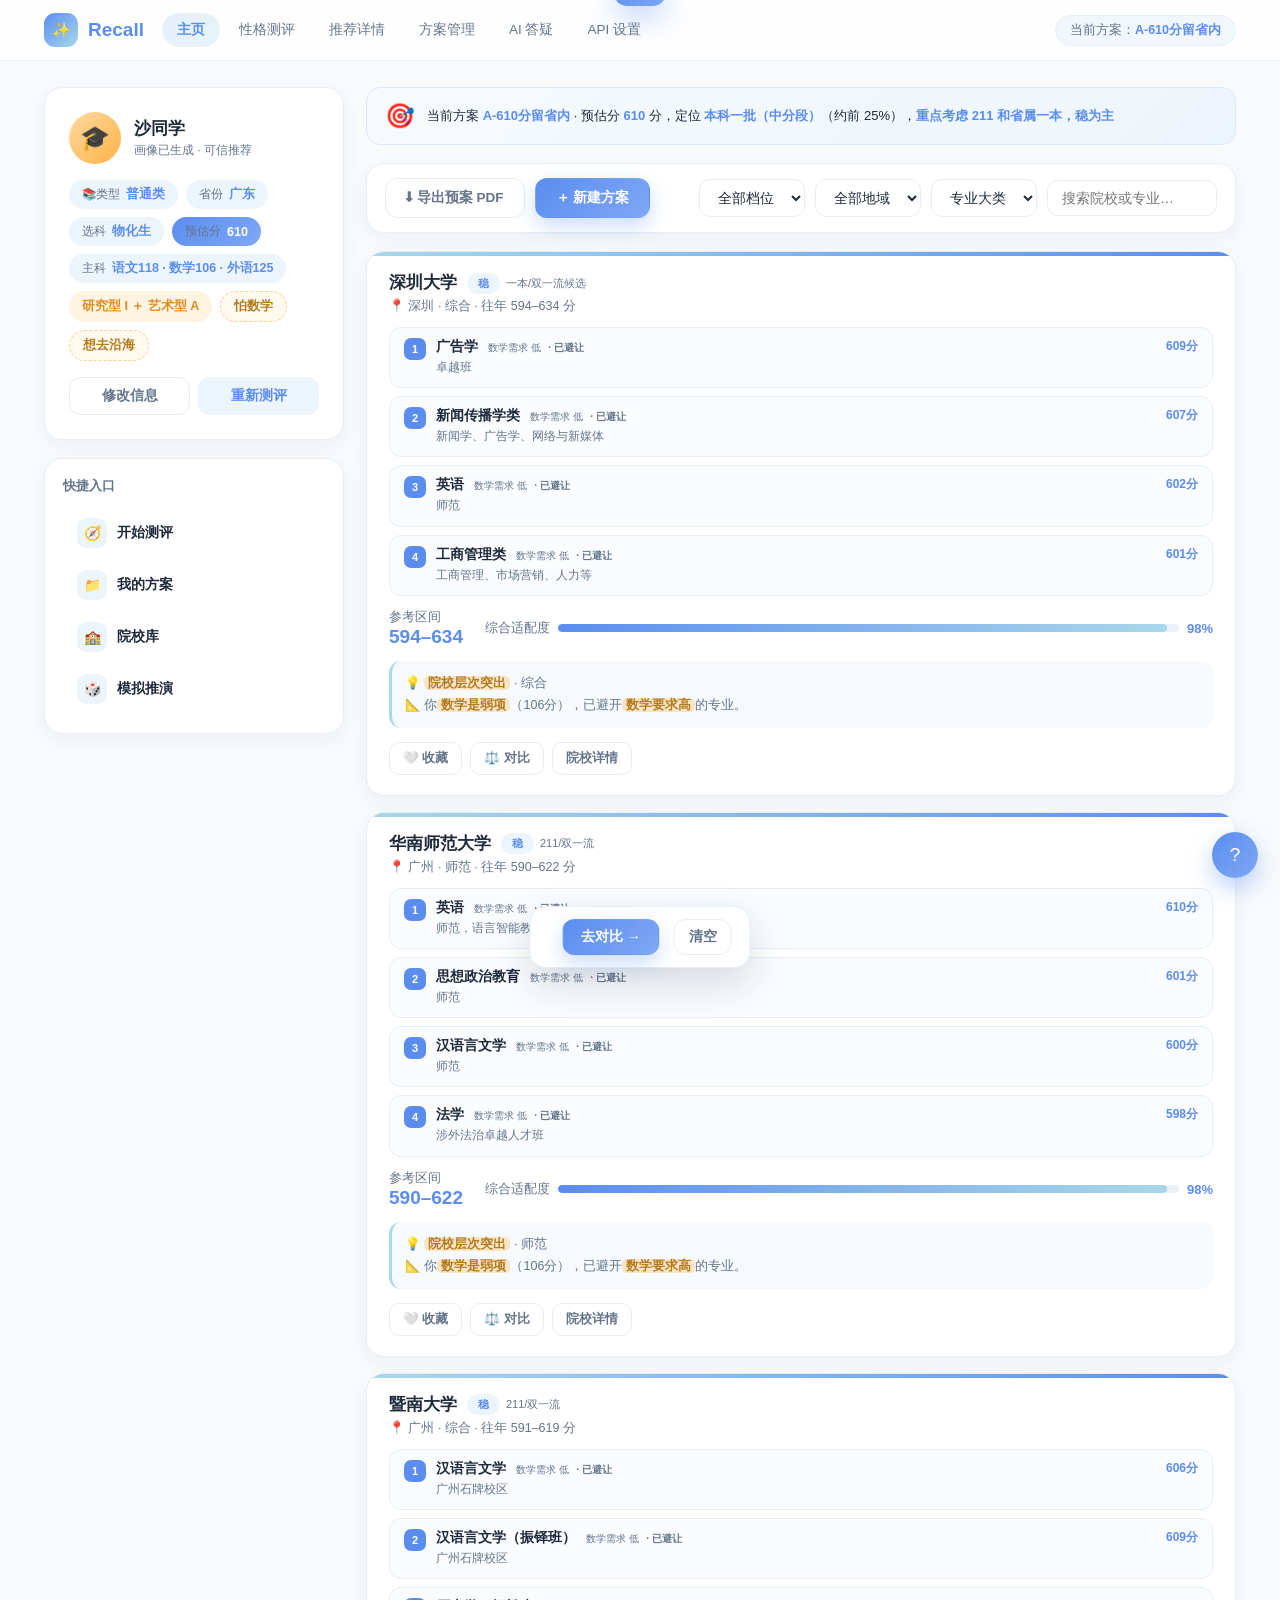
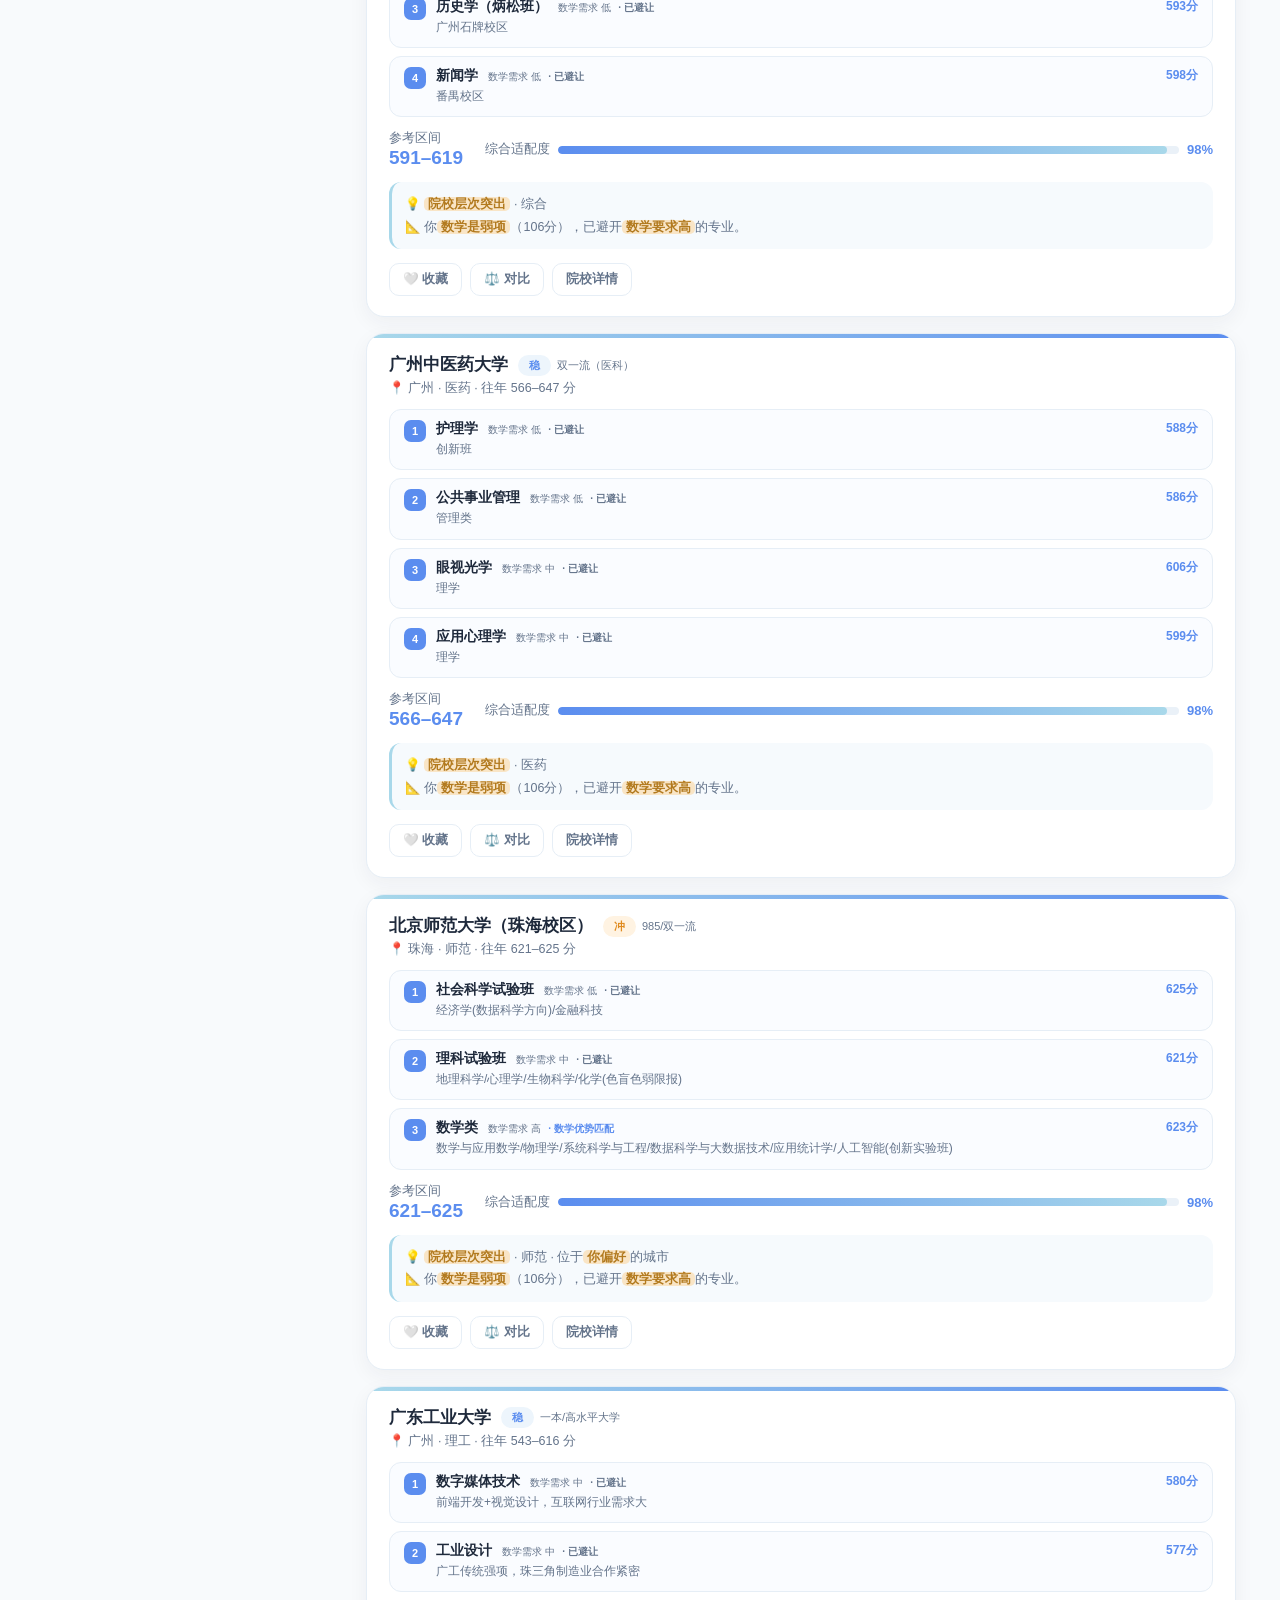
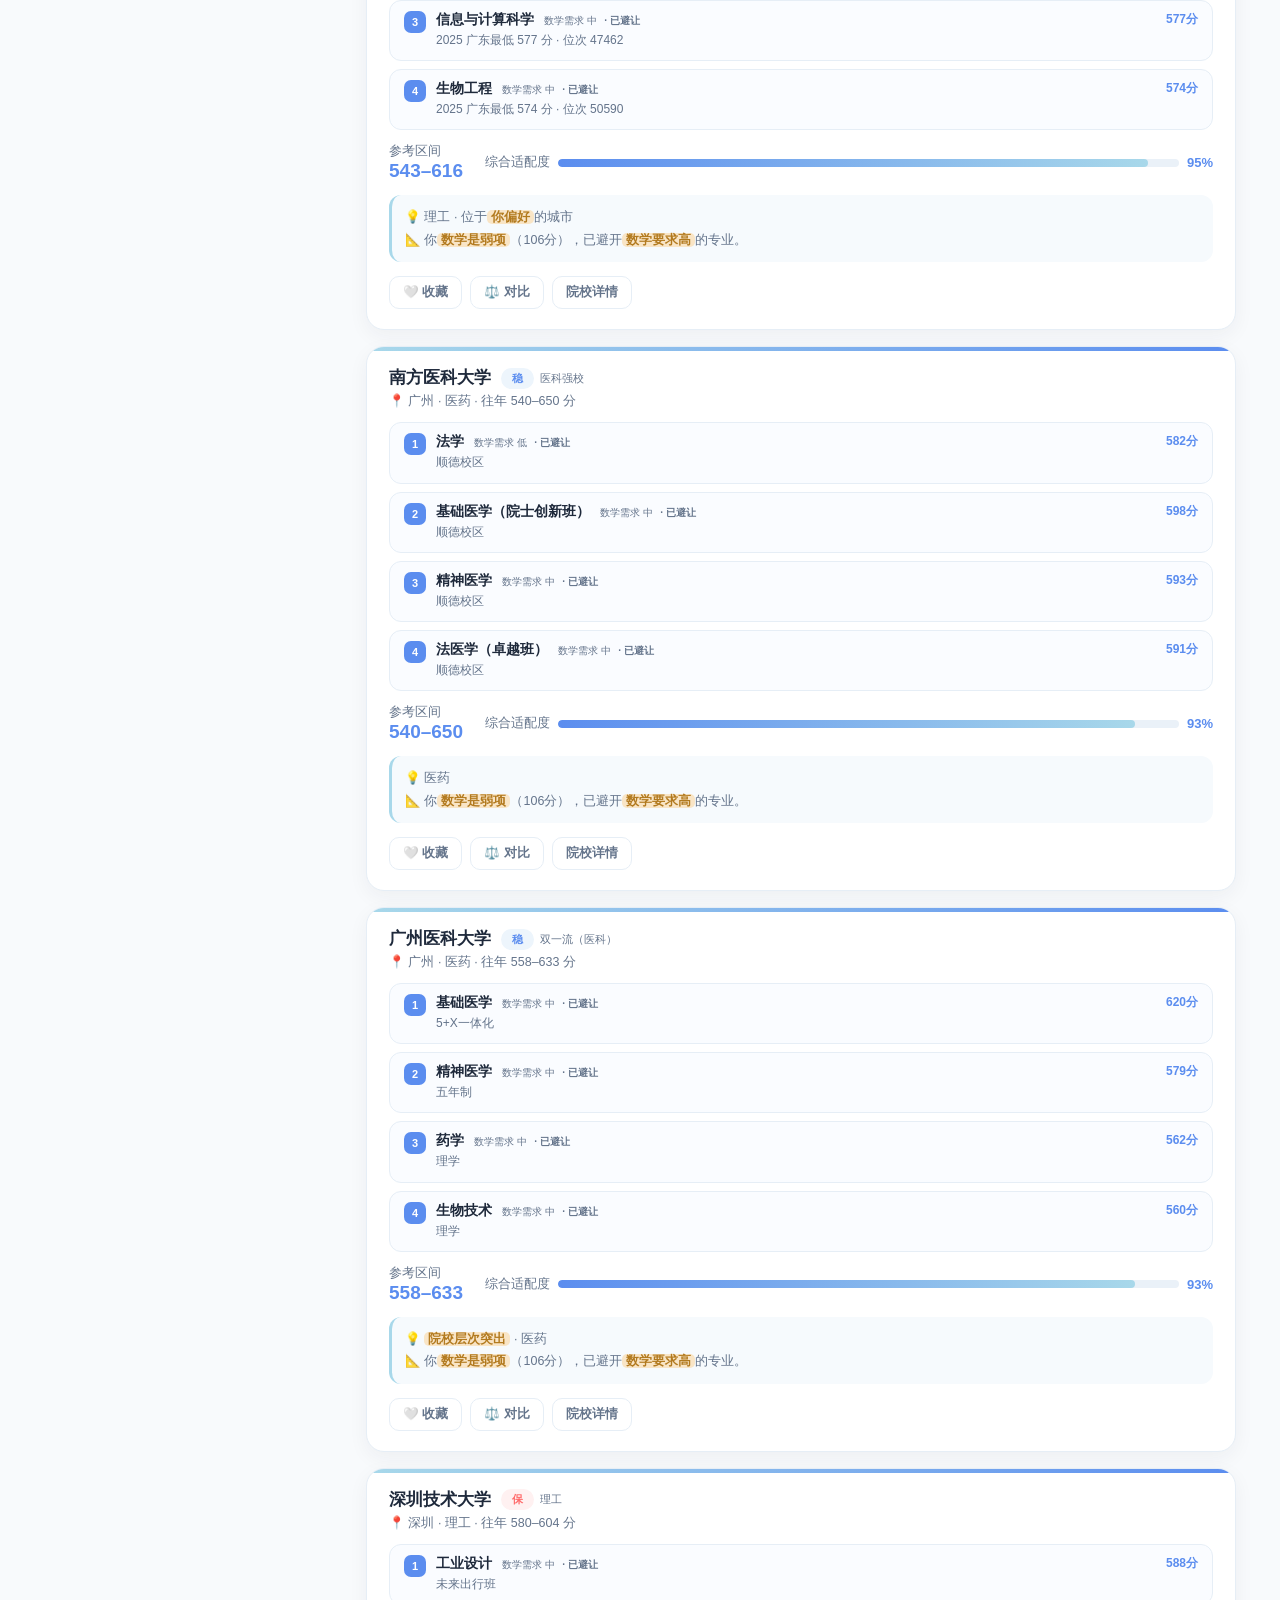
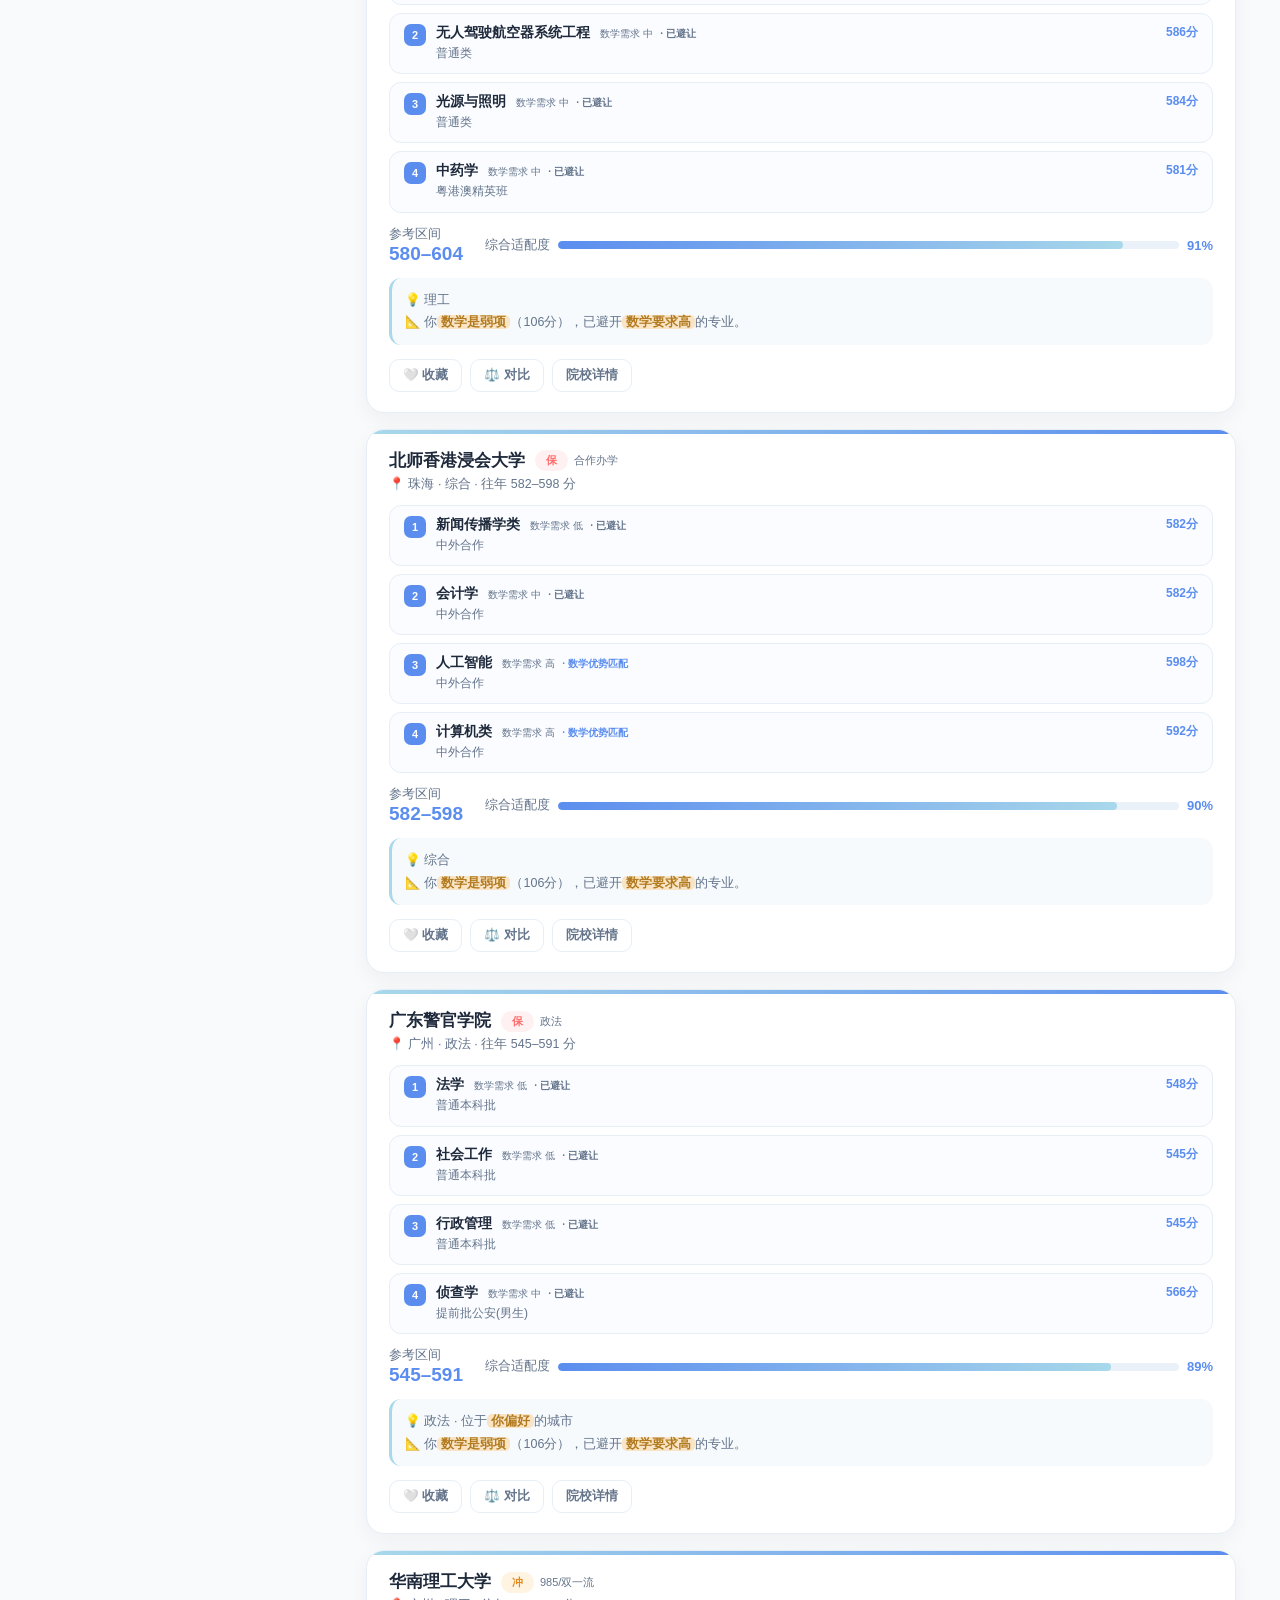
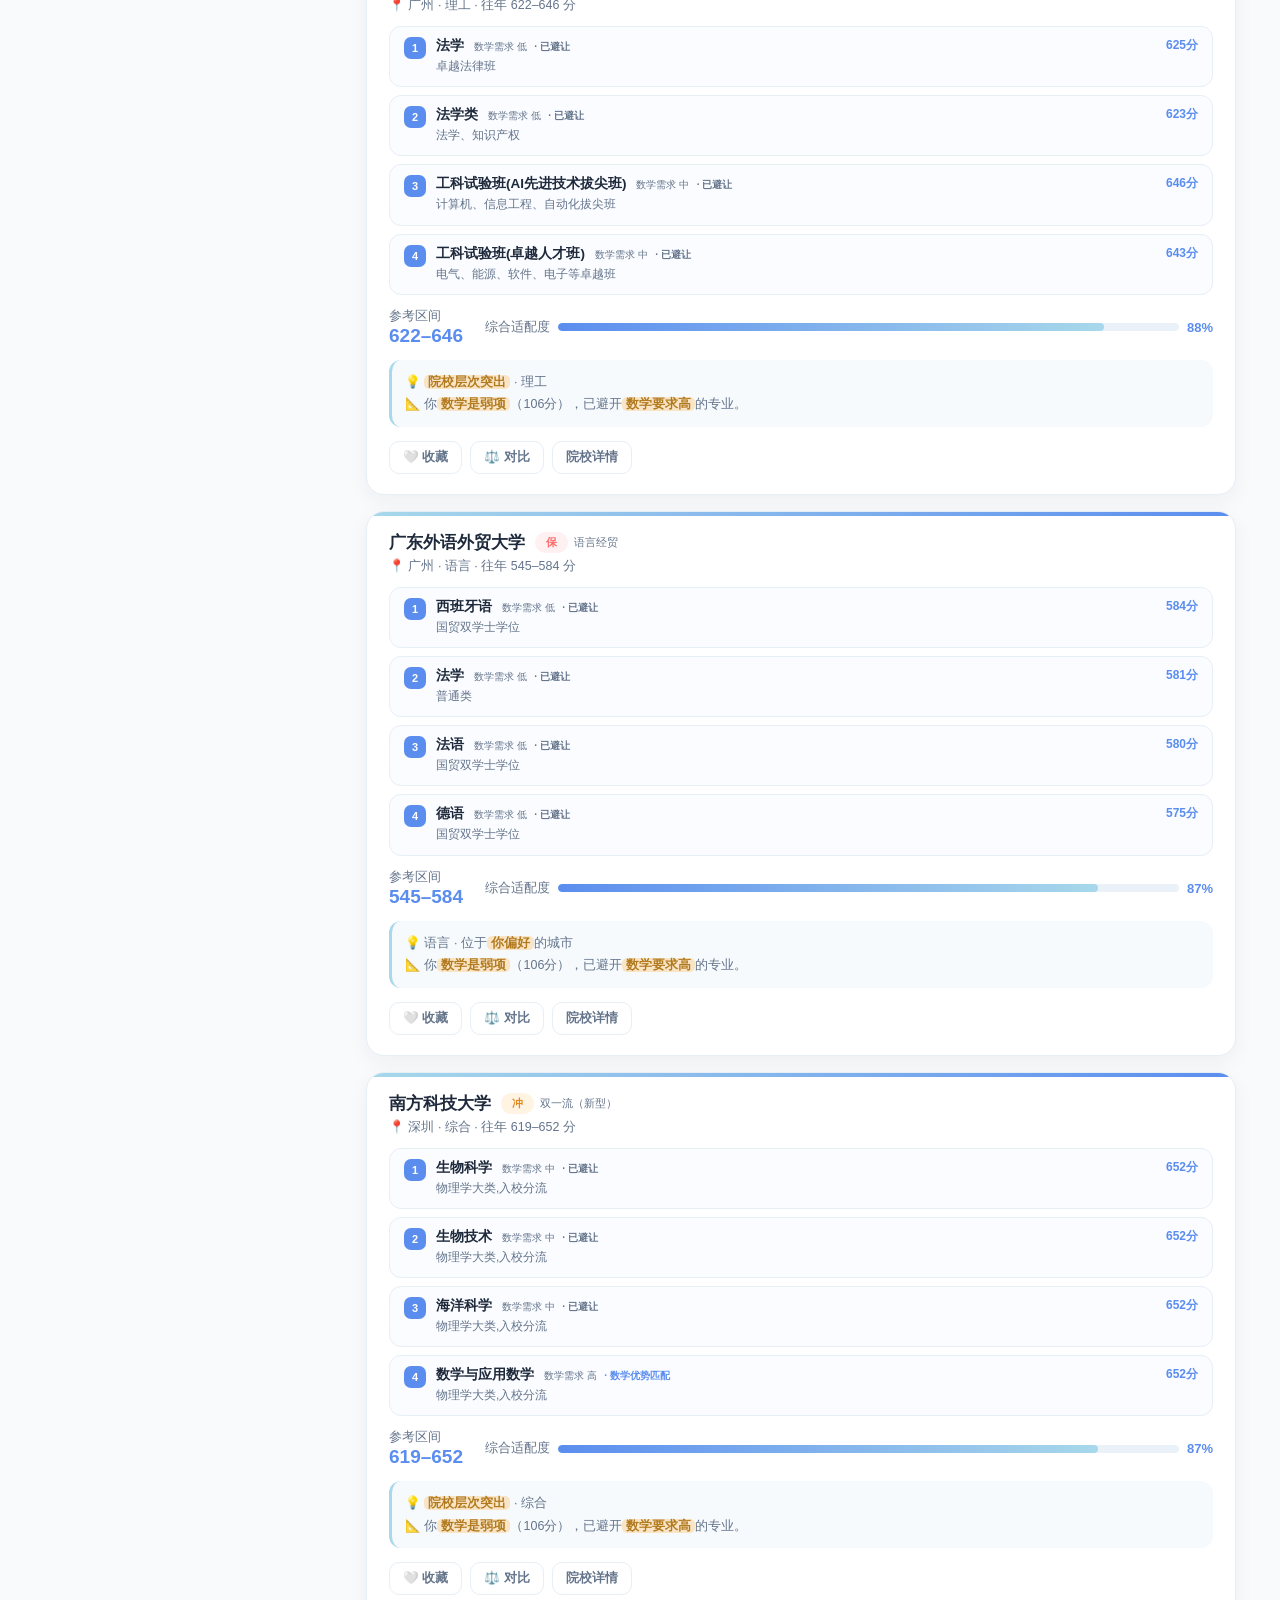
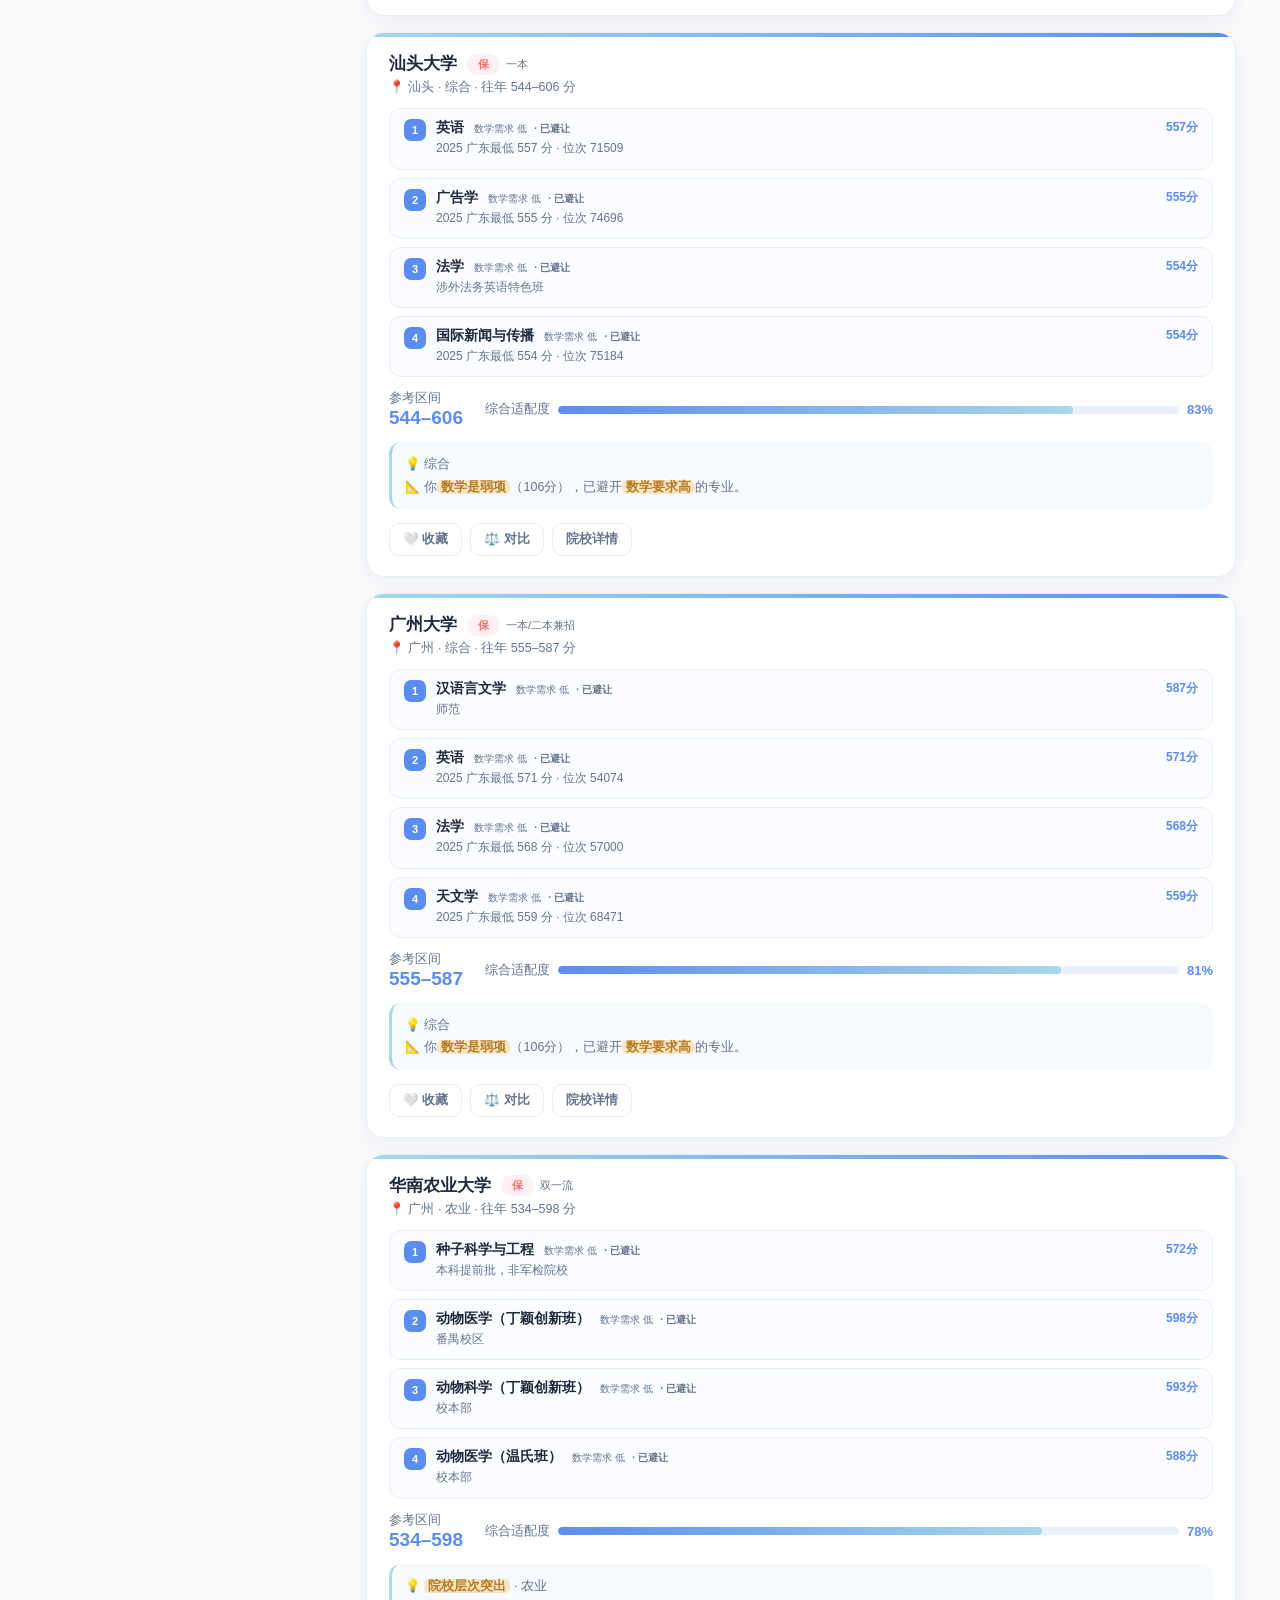
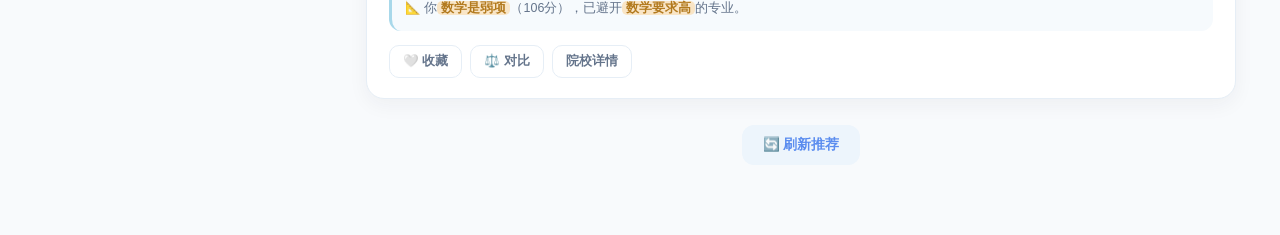
==== commit 309f38e9: "feat(主页): 考生类型字段（普通类/艺术类/体育类） 用户问: 高考有艺术类、体育类等分类，是否可以在表单加入？  实现: - 新增 STUDENT_TYPE 常量（普通类/艺术类/体育类），含" ====
--- a/Recall_主页.html
+++ b/Recall_主页.html
@@ -199,6 +199,15 @@
 
     <div style="display:flex;flex-direction:column;gap:14px">
       <div>
+        <label style="font-size:12.5px;font-weight:600;color:var(--ink);display:block;margin-bottom:6px">考生类型</label>
+        <select class="inp" id="editStudentType" style="width:100%" onchange="onStudentTypeChange()">
+          <option value="普通类">📚 普通类（文/理/物理/历史裸分录取）</option>
+          <option value="艺术类">🎨 艺术类（音乐/美术/舞蹈/播音/表演）</option>
+          <option value="体育类">🏃 体育类（体考+文化分综合）</option>
+        </select>
+        <p id="studentTypeHint" style="font-size:11px;color:var(--main);margin-top:4px;font-weight:500">📌 普通类：参加 6 月统一高考，按裸分录取，主流类型</p>
+      </div>
+      <div>
         <label style="font-size:12.5px;font-weight:600;color:var(--ink);display:block;margin-bottom:6px">省份</label>
         <select class="inp" id="editProvince" style="width:100%" onchange="onProvinceChange()">
           <option value="广东">广东（3+1+2）</option><option value="江苏">江苏（3+1+2）</option><option value="浙江">浙江（3+3）</option>
@@ -315,6 +324,7 @@
   score: curPlan.score,
   prefs: ['怕数学','想去沿海'],
   exclude: '东北',
+  studentType: '普通类',
   persona: '研究型 I ＋ 艺术型 A',
   subjects: {语文:118, 数学:106, 外语:125, 物理:82, 化学:88, 生物:91}
 };
@@ -338,11 +348,14 @@
   const s = userProfile.subjects || {};
   const subjOverview = ['语文','数学','外语']
     .map(k => s[k] ? k + s[k] : '').filter(Boolean).join(' · ');
+  const stype = userProfile.studentType || '普通类';
+  const stypeEmoji = stype==='艺术类'?'🎨':stype==='体育类'?'🏃':'📚';
   document.getElementById('profileChips').innerHTML =
+    `<span class="chip"><span class="k">${stypeEmoji}类型</span>${stype}</span>` +
     `<span class="chip"><span class="k">省份</span>${userProfile.province}</span>` +
-    `<span class="chip"><span class="k">选科</span>${userProfile.subject}</span>` +
+    (stype==='普通类' ? `<span class="chip"><span class="k">选科</span>${userProfile.subject||'未选'}</span>` : '') +
     `<span class="chip score"><span class="k">预估分</span>${userProfile.score}</span>` +
-    (subjOverview ? `<span class="chip"><span class="k">主科</span>${subjOverview}</span>` : '') +
+    (stype==='普通类' && subjOverview ? `<span class="chip"><span class="k">主科</span>${subjOverview}</span>` : '') +
     `<span class="chip persona">${userProfile.persona}</span>` +
     userProfile.prefs.map(p => `<span class="chip pref">${p}</span>`).join('');
 }
@@ -29285,9 +29298,20 @@
   const wantCats = new Set([...sig.prefCats, ...sig.personaCats]);
   // 推断用户选科类型，用于过滤同名专业的物理/历史重复
   const userSubj = parseUserSubjectType(userProfile.subject);
+  // 考生类型（普通类/艺术类/体育类）：不过滤学校，仅对匹配类型 boost
+  const stype = getStudentType();
+  const stypeCfg = getStudentCfg();
+  const isArtUser = stype==='艺术类';
+  const isSportUser = stype==='体育类';
+  const ART_RE = stypeCfg.filter || /艺术|音乐|美术|舞蹈|表演|播音|广播电视|导演|摄影|动画|戏剧|电影/;
+  const SPORT_RE = /体育|运动训练|武术/;
 
   return SCHOOL_DB.filter(school => {
     if(sig.excludeRe && sig.excludeRe.test(school.region)) return false;
+    // 艺术/体育类文化课分数线低，分数阈值放宽
+    if(stype!=='普通类'){
+      return s >= school.scoreRange[0] - 30 && s <= school.scoreRange[1] + 50;
+    }
     return s >= school.scoreRange[0] - 15 && s <= school.scoreRange[1] + 30;
   }).map(school => {
     // 先按选科过滤掉不匹配的专业（防止同校同名"物理+历史"两条都显示）
@@ -29309,6 +29333,11 @@
       }
       if(cityHit) fit = Math.min(98, fit + 10);
     }
+    // 考生类型命中加分（艺术/体育类用户看到艺术/体育院校时大幅加分）
+    const isArtSchool = ART_RE.test(school.cat||'') || (school.school||'').includes('美术') || (school.school||'').includes('音乐');
+    const isSportSchool = SPORT_RE.test(school.cat||'') || (school.school||'').includes('体育');
+    if(isArtUser && isArtSchool) fit = Math.min(98, fit + 25);
+    if(isSportUser && isSportSchool) fit = Math.min(98, fit + 25);
 
     let tier;
     if(s >= school.scoreRange[1] - 5) tier = '保';
@@ -29342,6 +29371,8 @@
     const whyParts = [];
     if(school.level?.includes('985')||school.level?.includes('双一流')||school.level?.includes('211')) whyParts.push('<mark>院校层次突出</mark>');
     if(school.cat) whyParts.push(school.cat);
+    if((isArtUser && isArtSchool) || (isSportUser && isSportSchool)) whyParts.push(`<mark>${stype}专属院校</mark>`);
+    else if(stype!=='普通类') whyParts.push(`${stype}也可参考`);
     if(cityHit) whyParts.push('位于<mark>你偏好</mark>的城市');
     if(wantCats.size){
       const hitMajor = majors.find(m=>{
@@ -29368,6 +29399,13 @@
 }
 
 function getScoreTier(score){
+  const stype = getStudentType();
+  if(stype==='艺术类' || stype==='体育类'){
+    if(score >= 450) return {tier:`${stype}（文化高分段）`, pct:'前 20%', hint:'可冲 985/211 艺术/体育院校与省内重点'};
+    if(score >= 380) return {tier:`${stype}（文化中分段）`, pct:'前 50%', hint:'重点考虑省内一本艺术/体育院校'};
+    if(score >= 320) return {tier:`${stype}（文化达线段）`, pct:'前 80%', hint:'稳妥保底，关注综合分录取规则'};
+    return {tier:`${stype}（文化低分段）`, pct:'前 90%', hint:'需要专业课高分拉高综合分'};
+  }
   if(score >= 620) return {tier:'本科一批（高分段）', pct:'前 12%', hint:'可以冲击 985/强势 211，建议冲稳保搭配'};
   if(score >= 580) return {tier:'本科一批（中分段）', pct:'前 25%', hint:'重点考虑 211 和省属一本，稳为主'};
   if(score >= 540) return {tier:'本科一批/二本头部', pct:'前 40%', hint:'一本保底 + 二本优选，关注省内高校'};
@@ -29647,6 +29685,66 @@
   renderSubjScores();
 }
 
+/* ================================================================
+   考生类型（普通类 / 艺术类 / 体育类）
+   ================================================================ */
+const STUDENT_TYPE = {
+  '普通类': {
+    hint: '📌 普通类：参加 6 月统一高考，按裸分录取，主流类型',
+    scoreMin: 450, scoreMax: 750, hasSubj: true,
+    filter: null,  // 不过滤
+    boost: 0
+  },
+  '艺术类': {
+    hint: '🎨 艺术类：按"专业课+文化课"综合分录取，文化课分数线通常 300-450 分。专业课成绩由省统考/校考决定。',
+    scoreMin: 300, scoreMax: 750, hasSubj: false,
+    filter: /艺术|音乐|美术|舞蹈|表演|播音|广播电视|导演|摄影|动画|戏剧|电影/,
+    boost: 30
+  },
+  '体育类': {
+    hint: '🏃 体育类：按"体考分+文化分"综合录取，文化课分数线通常 300-450 分。需参加体育统考/单招。',
+    scoreMin: 300, scoreMax: 750, hasSubj: false,
+    filter: /体育|运动训练|武术/,
+    boost: 30
+  },
+};
+
+function getStudentType(){ return userProfile.studentType || '普通类'; }
+function getStudentCfg(){ return STUDENT_TYPE[getStudentType()] || STUDENT_TYPE['普通类']; }
+
+function onStudentTypeChange(){
+  const t = document.getElementById('editStudentType').value;
+  const cfg = STUDENT_TYPE[t] || STUDENT_TYPE['普通类'];
+  document.getElementById('studentTypeHint').textContent = cfg.hint;
+  // 选科区域：仅普通类需要
+  const subjAreas = document.querySelectorAll('#subjScoresWrap');
+  // 找包含"首选科目"+"再选科目"那个 grid 的容器（紧随省份之后）
+  const firstGrid = document.querySelector('#editFirstSubj')?.closest('div[style*="grid-template-columns:1fr 1fr"]')?.parentElement;
+  // 简化处理：直接切换选科 grid 和各科成绩区的显示
+  document.querySelectorAll('#editFirstSubj, #editSecondSubj1, #editSecondSubj2, #subjScoresWrap, #secondSubjWrap, [id="subjPreview"]').forEach(el=>{
+    if(!el) return;
+    // 只隐藏 grid 中的字段，不破坏 modal 结构
+  });
+  // 更可靠方式：用 closest 找容器
+  const firstSel = document.getElementById('editFirstSubj');
+  const secWrap = document.getElementById('secondSubjWrap');
+  const subjWrap = document.getElementById('subjScoresWrap');
+  if(firstSel){
+    const subjBlock = firstSel.closest('div[style*="display:grid;grid-template-columns:1fr 1fr"]');
+    if(subjBlock) subjBlock.style.display = cfg.hasSubj ? '' : 'none';
+  }
+  if(subjWrap) subjWrap.style.display = cfg.hasSubj ? '' : 'none';
+  // 分数范围联动
+  const scoreInp = document.getElementById('editScore');
+  if(scoreInp){
+    scoreInp.min = cfg.scoreMin;
+    scoreInp.max = cfg.scoreMax;
+    scoreInp.placeholder = t==='普通类'?'如 610':'如 380';
+  }
+  // 评分校准
+  if(typeof getScoreTier==='function'){ /* noop for now */ }
+}
+
 function onProvinceChange(){
   const prov = document.getElementById('editProvince').value;
   const mode = getMode(prov);
@@ -29718,6 +29816,8 @@
   }, 350);
 }
 function openEditModal(){
+  document.getElementById('editStudentType').value = userProfile.studentType || '普通类';
+  onStudentTypeChange();
   document.getElementById('editProvince').value = userProfile.province;
   onProvinceChange();
   document.getElementById('editScore').value = userProfile.score;
@@ -29730,29 +29830,37 @@
 document.getElementById('editModal').addEventListener('click', e=>{ if(e.target.id==='editModal') closeEditModal(); });
 
 function saveProfile(){
+  const studentType = document.getElementById('editStudentType').value || '普通类';
+  const cfg = STUDENT_TYPE[studentType] || STUDENT_TYPE['普通类'];
   const score = parseInt(document.getElementById('editScore').value);
-  if(!score || score<450 || score>750){ showToast('⚠️ 请输入有效的预估分（450–750）'); return; }
+  if(!score || score < cfg.scoreMin || score > cfg.scoreMax){
+    showToast(`⚠️ ${studentType}分数范围 ${cfg.scoreMin}-${cfg.scoreMax}`);
+    return;
+  }
   const province = document.getElementById('editProvince').value;
   const mode = getMode(province);
   const prefs = document.getElementById('editPrefs').value;
 
-  let subjLabel;
-  const secList = getSecondSubjects();
-  // 校验再选科目：3+1+2 需选 2 门，3+3 需选 3 门
-  const needCount = mode === '3+3' ? 3 : 2;
-  if(secList.length < needCount){
-    showToast(`⚠️ 请选择${needCount}门再选科目（当前 ${secList.length} 门）`);
-    return;
-  }
-  if(new Set(secList).size !== secList.length){
-    showToast('⚠️ 再选科目不能重复');
-    return;
-  }
-  if(mode === '3+3'){
-    subjLabel = secList.join('+') || '未选择';
+  let subjLabel = '';
+  if(cfg.hasSubj){
+    const secList = getSecondSubjects();
+    const needCount = mode === '3+3' ? 3 : 2;
+    if(secList.length < needCount){
+      showToast(`⚠️ 请选择${needCount}门再选科目（当前 ${secList.length} 门）`);
+      return;
+    }
+    if(new Set(secList).size !== secList.length){
+      showToast('⚠️ 再选科目不能重复');
+      return;
+    }
+    if(mode === '3+3'){
+      subjLabel = secList.join('+') || '未选择';
+    } else {
+      const first = document.getElementById('editFirstSubj').value;
+      subjLabel = first + secList.join('') || '未选择';
+    }
   } else {
-    const first = document.getElementById('editFirstSubj').value;
-    subjLabel = first + secList.join('') || '未选择';
+    subjLabel = '无（'+studentType+'不需选科）';
   }
 
   // 收集各科成绩
@@ -29767,6 +29875,7 @@
   userProfile = {...userProfile, province, subject: subjLabel, score,
     prefs: prefs.split(/[,，]/).filter(s=>s.trim()),
     exclude: document.getElementById('editExclude').value,
+    studentType,
     subjects: subjScores};
 
   // 关键：当前方案的分数同步更新（保证 4 个页面 "当前方案" 一致）
